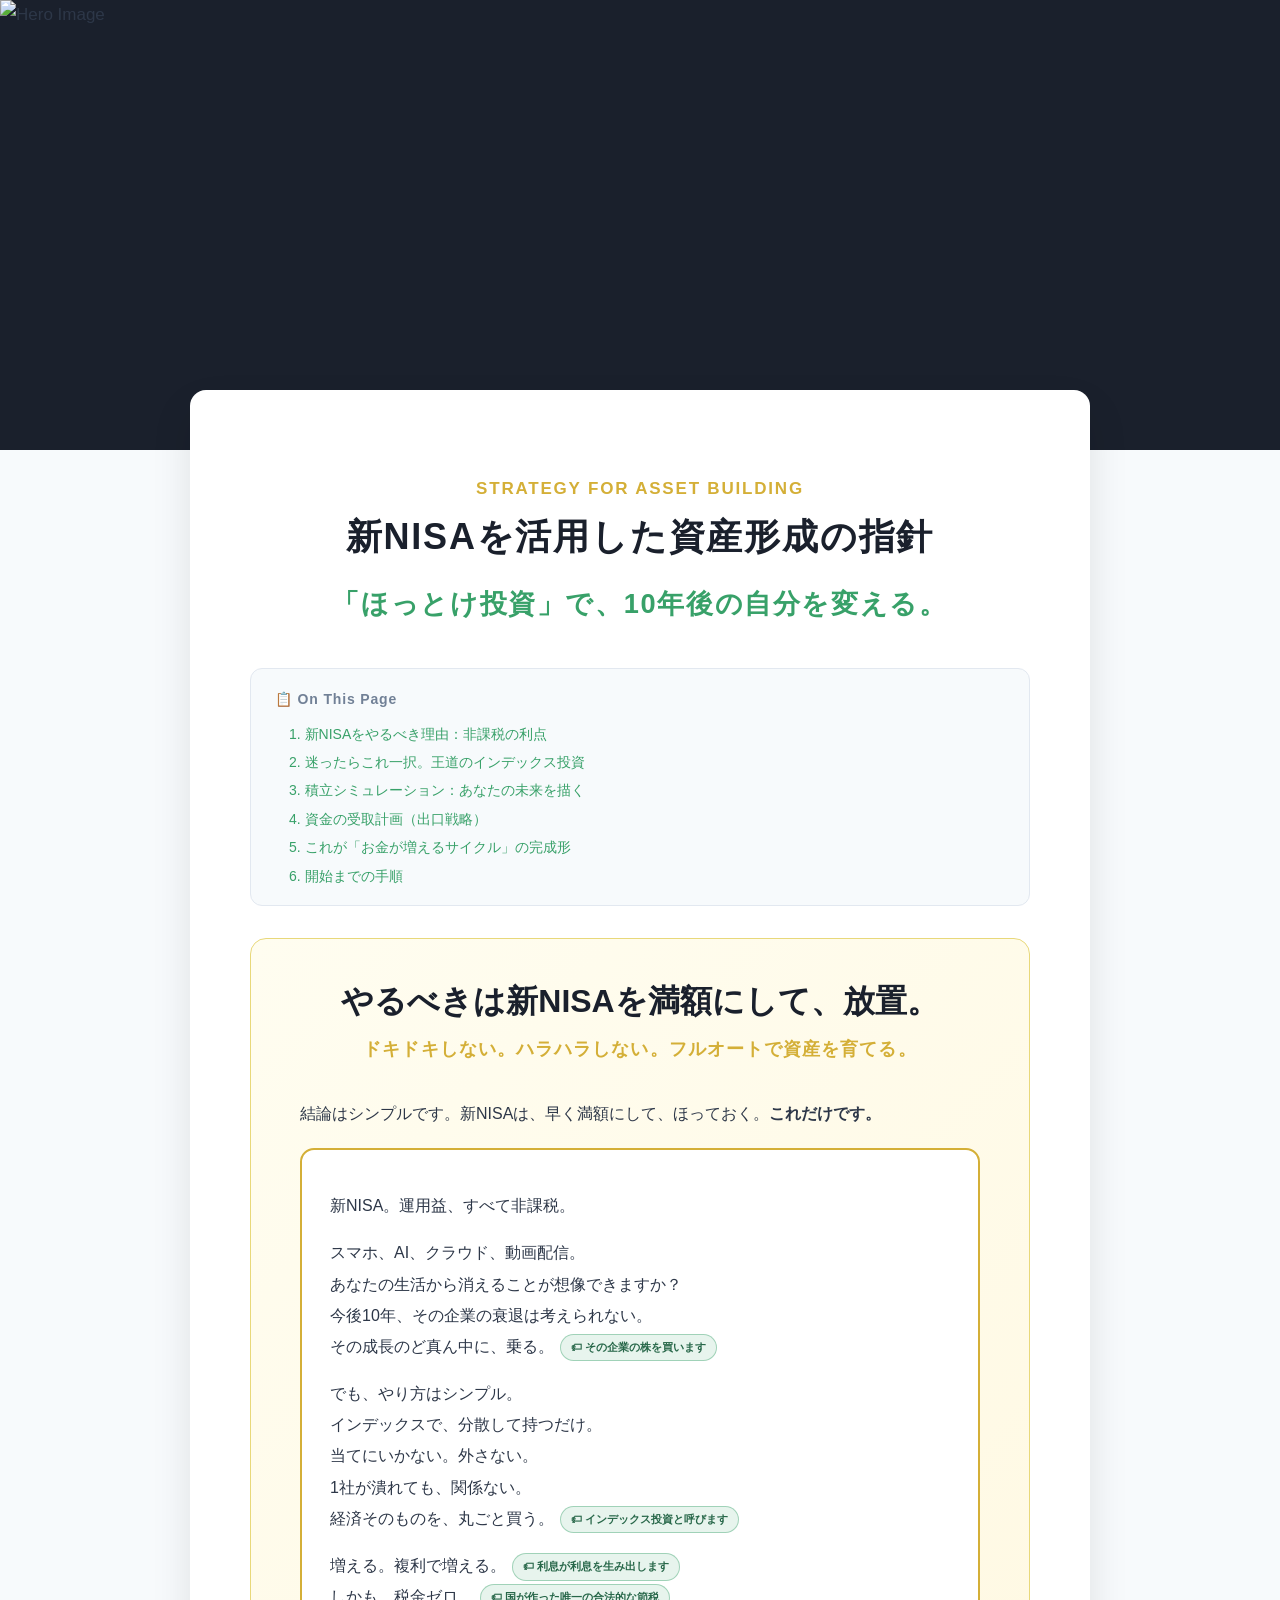
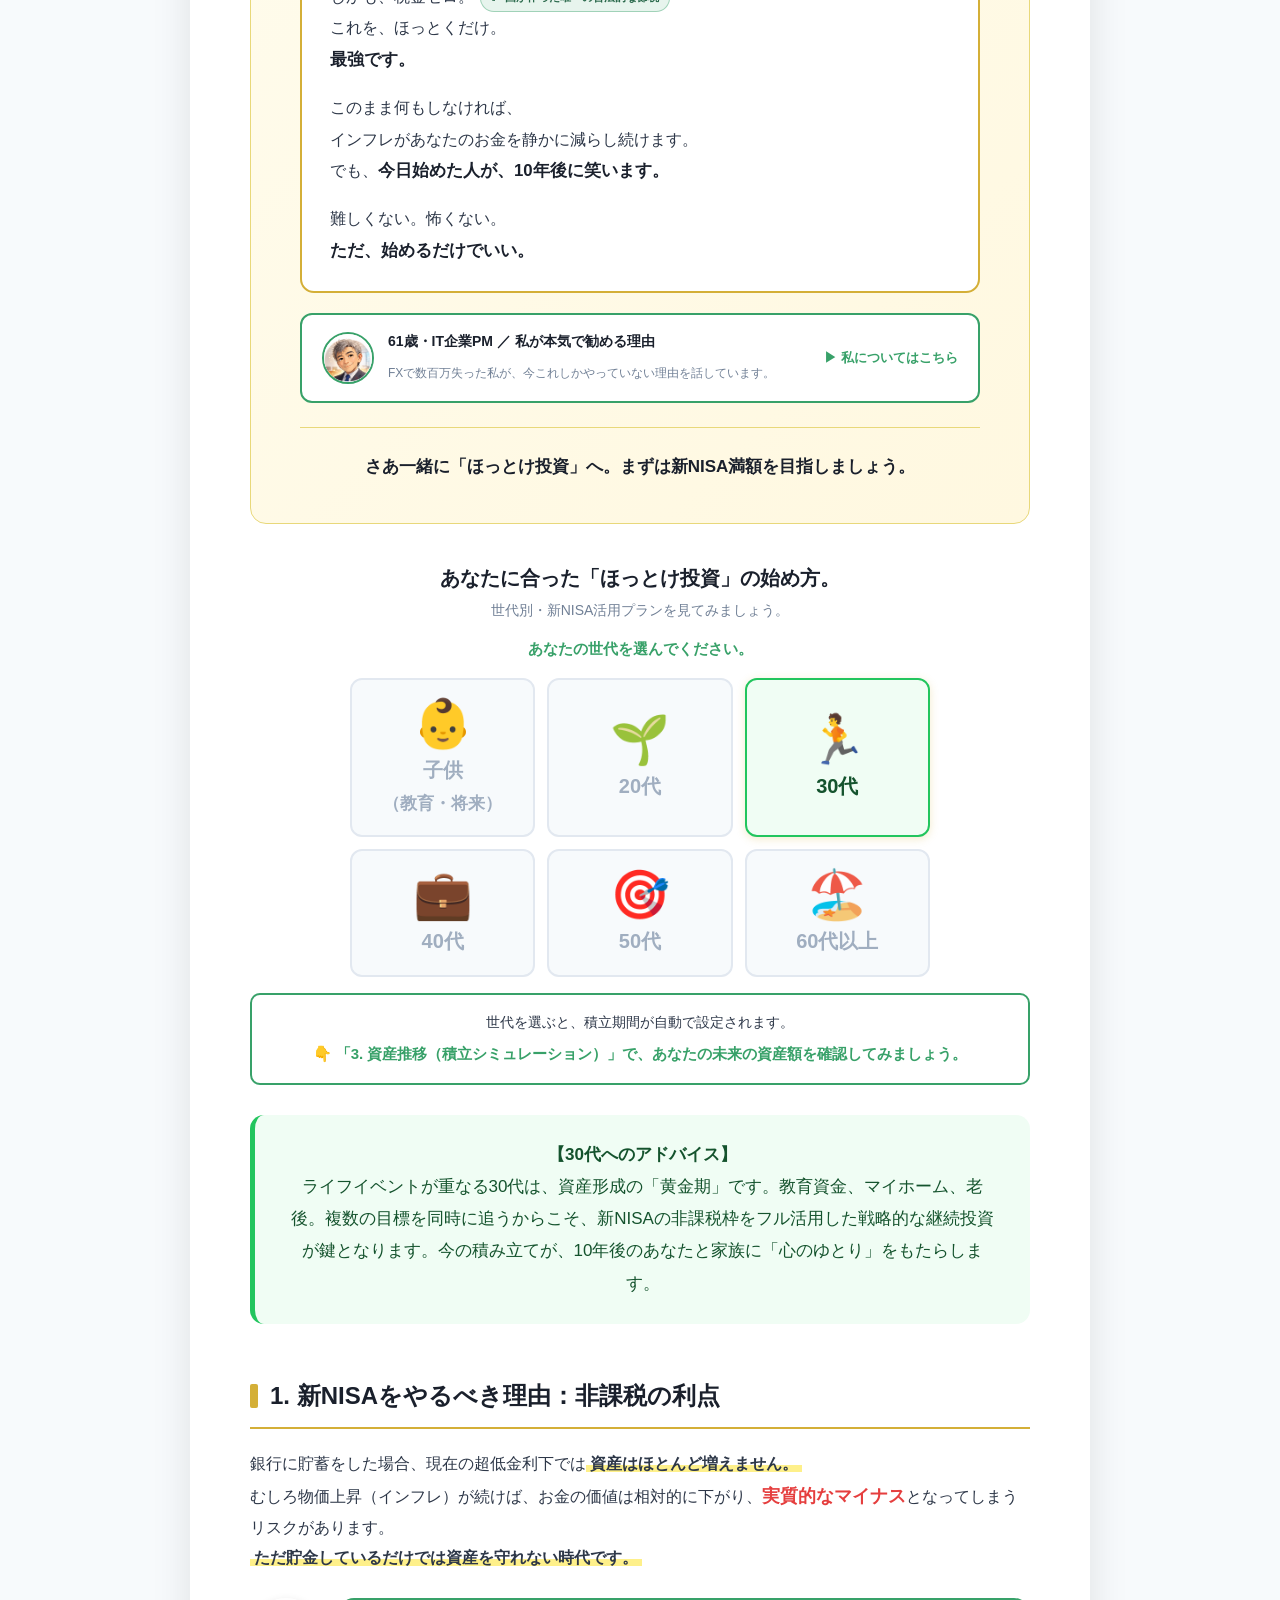
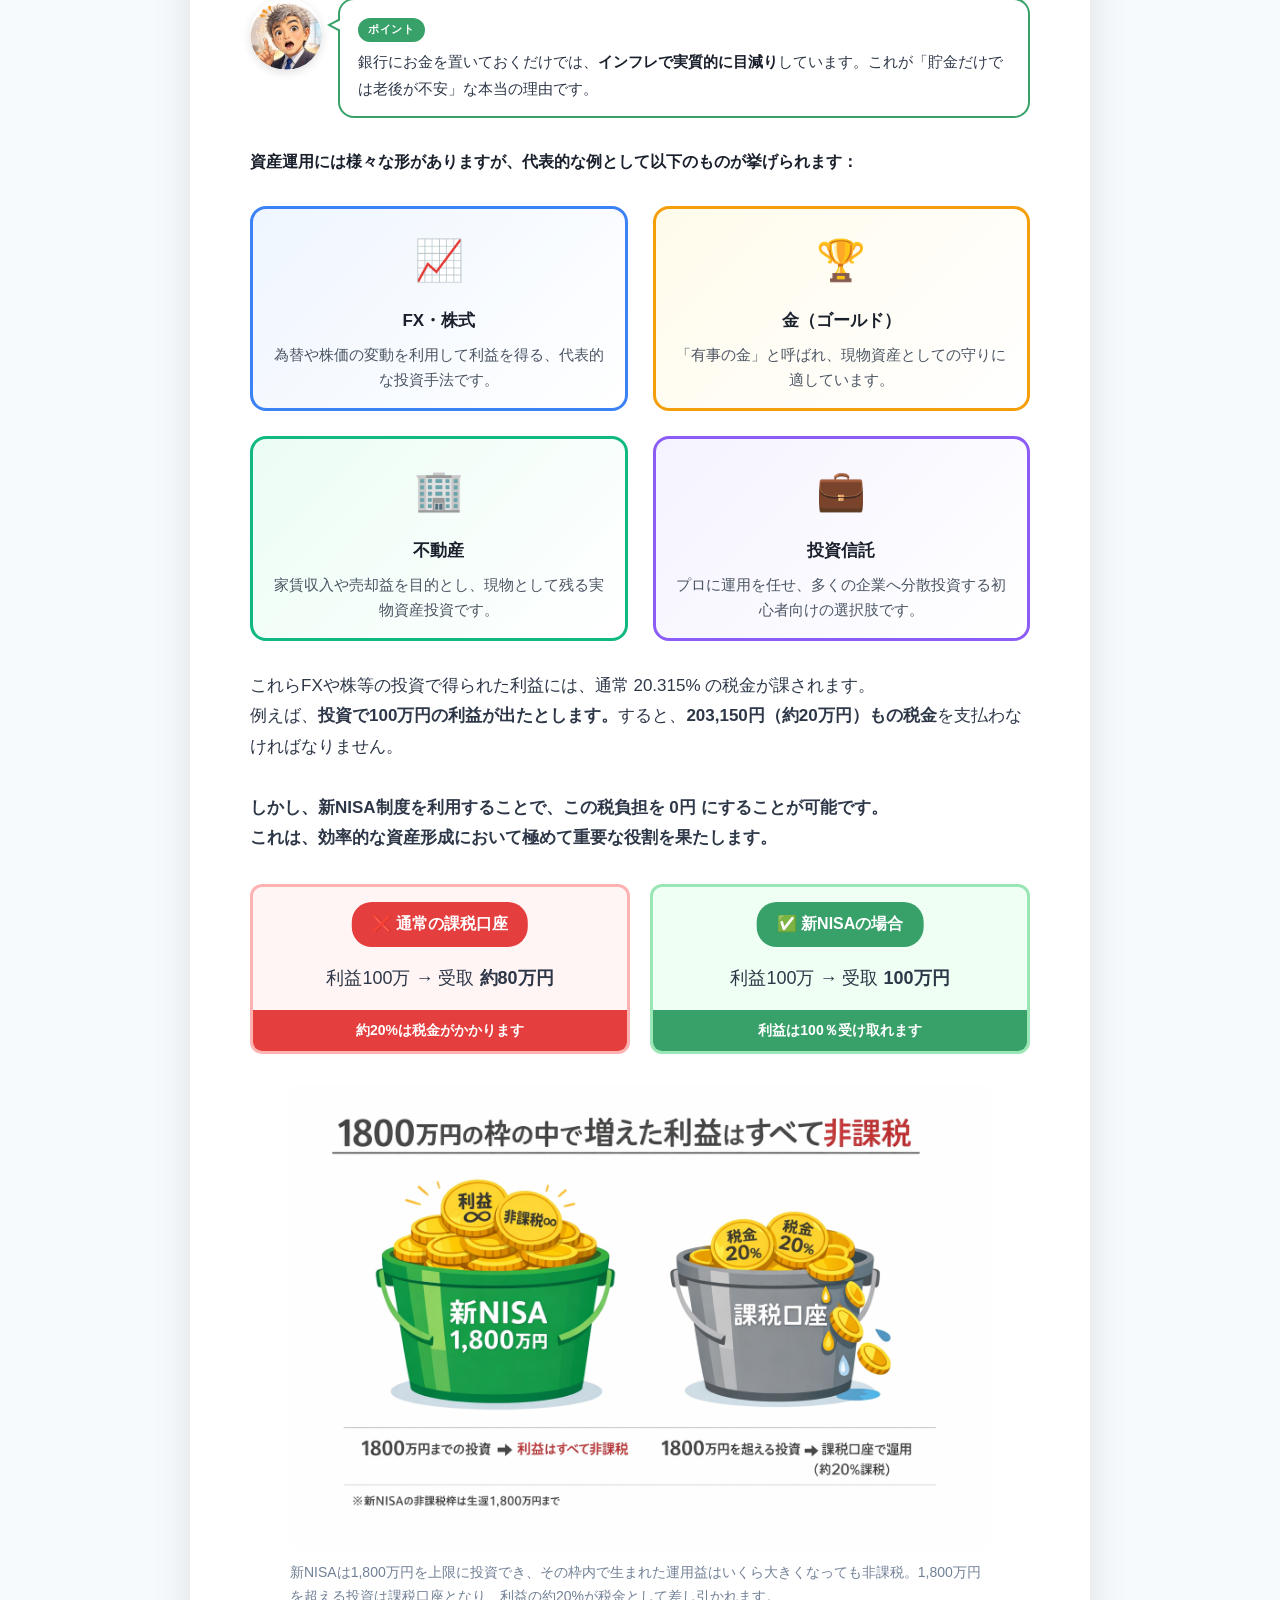
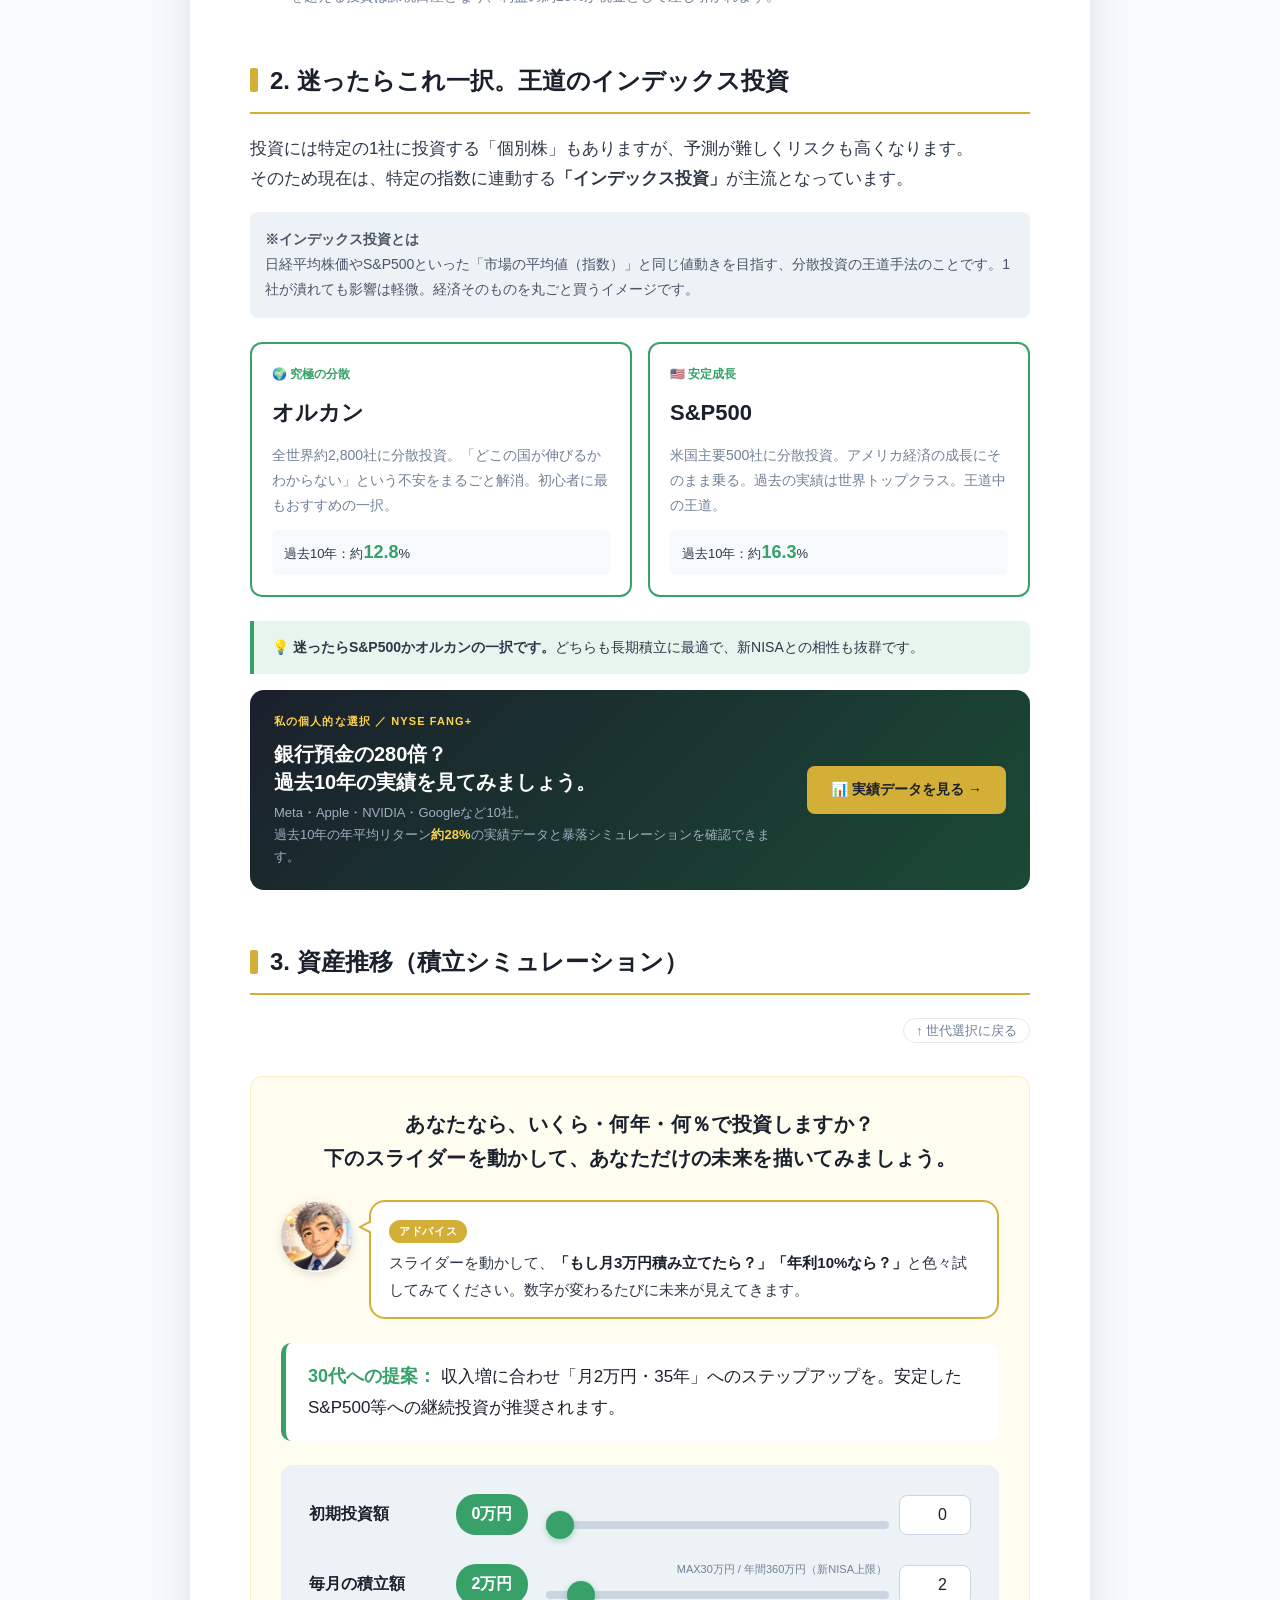
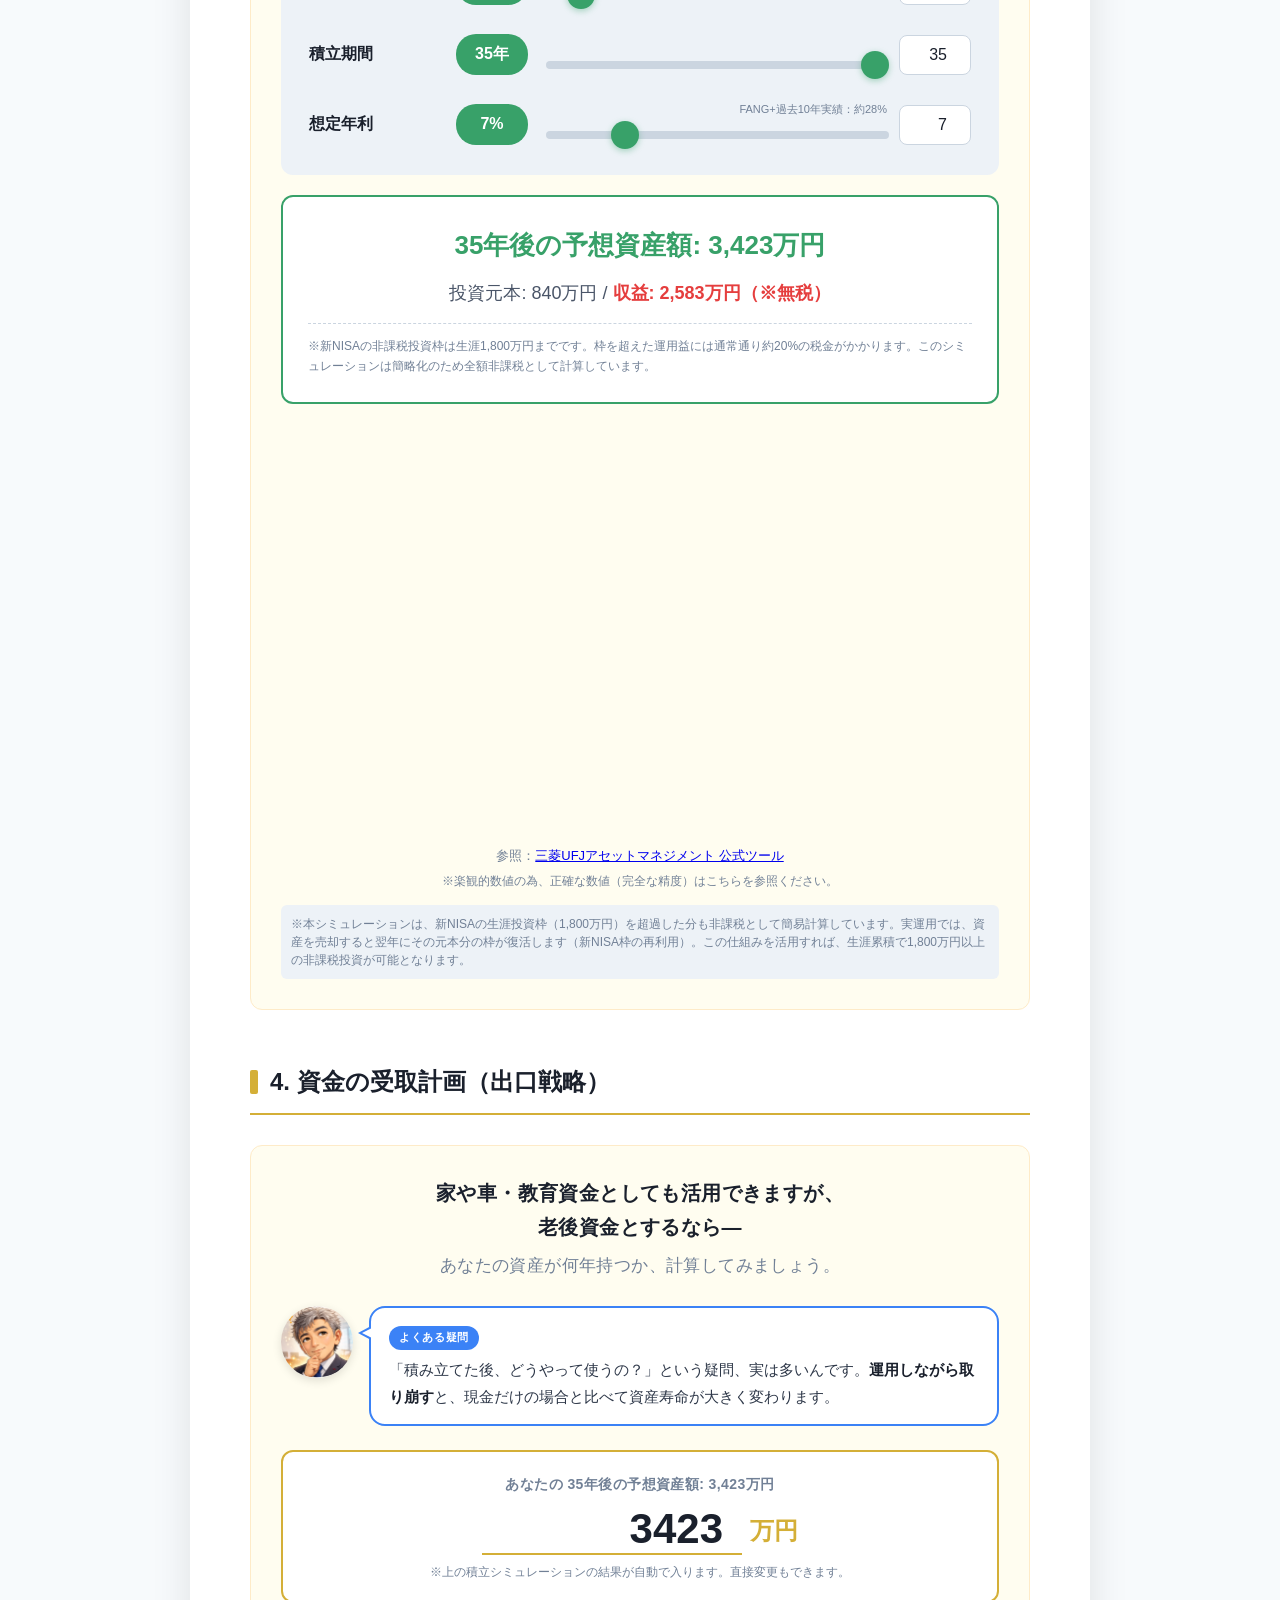
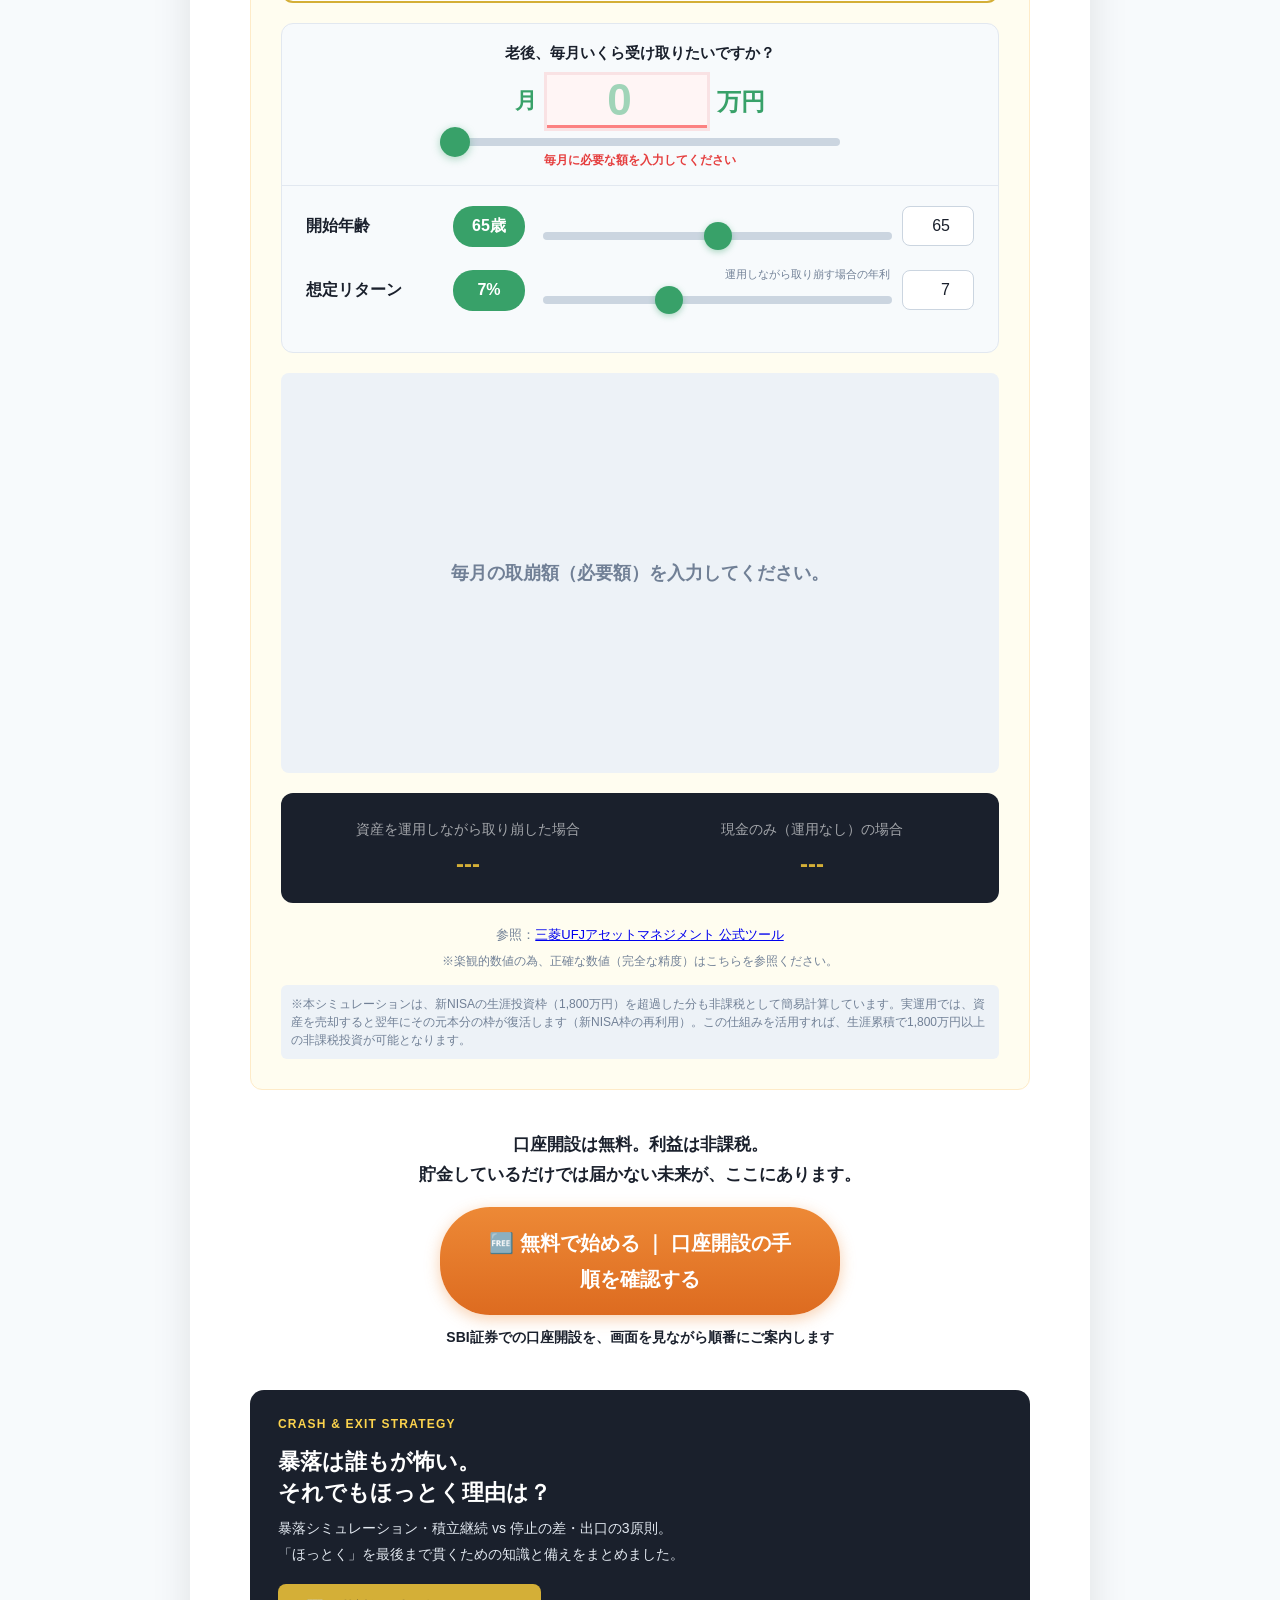
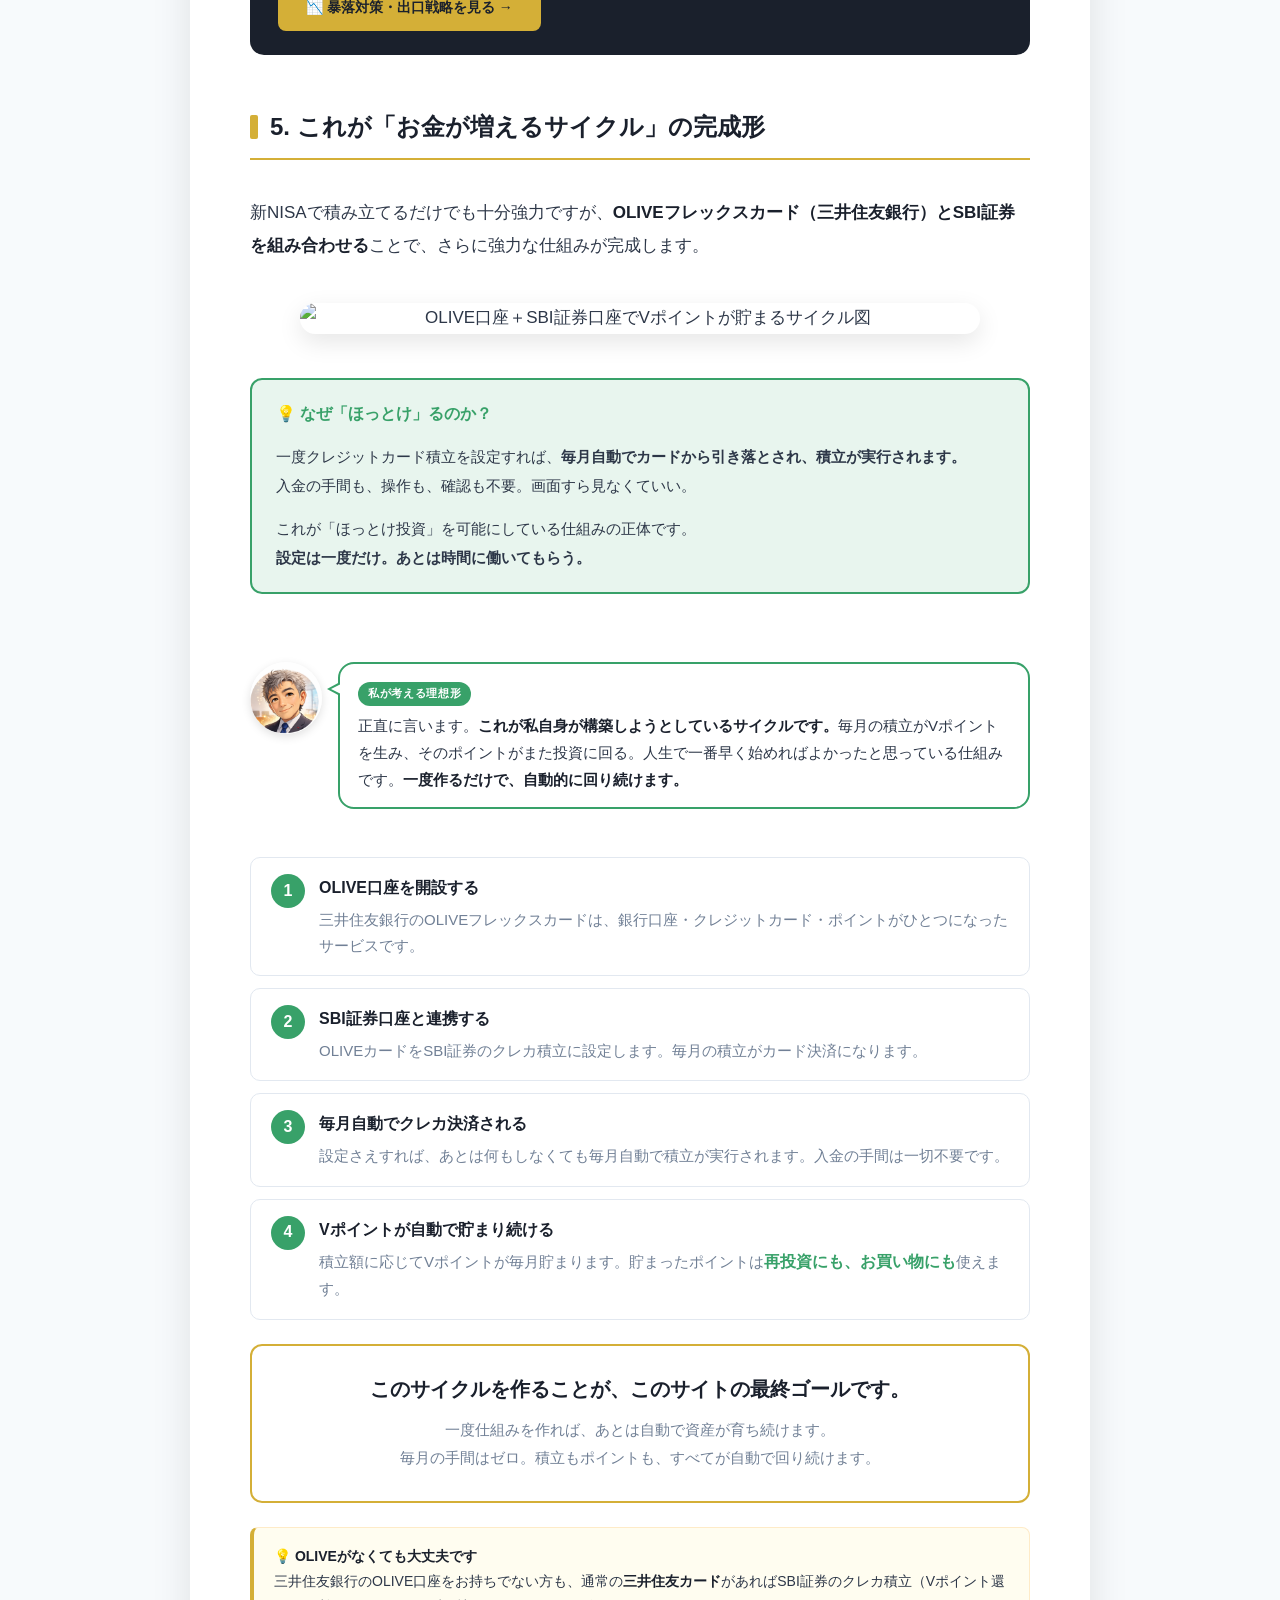
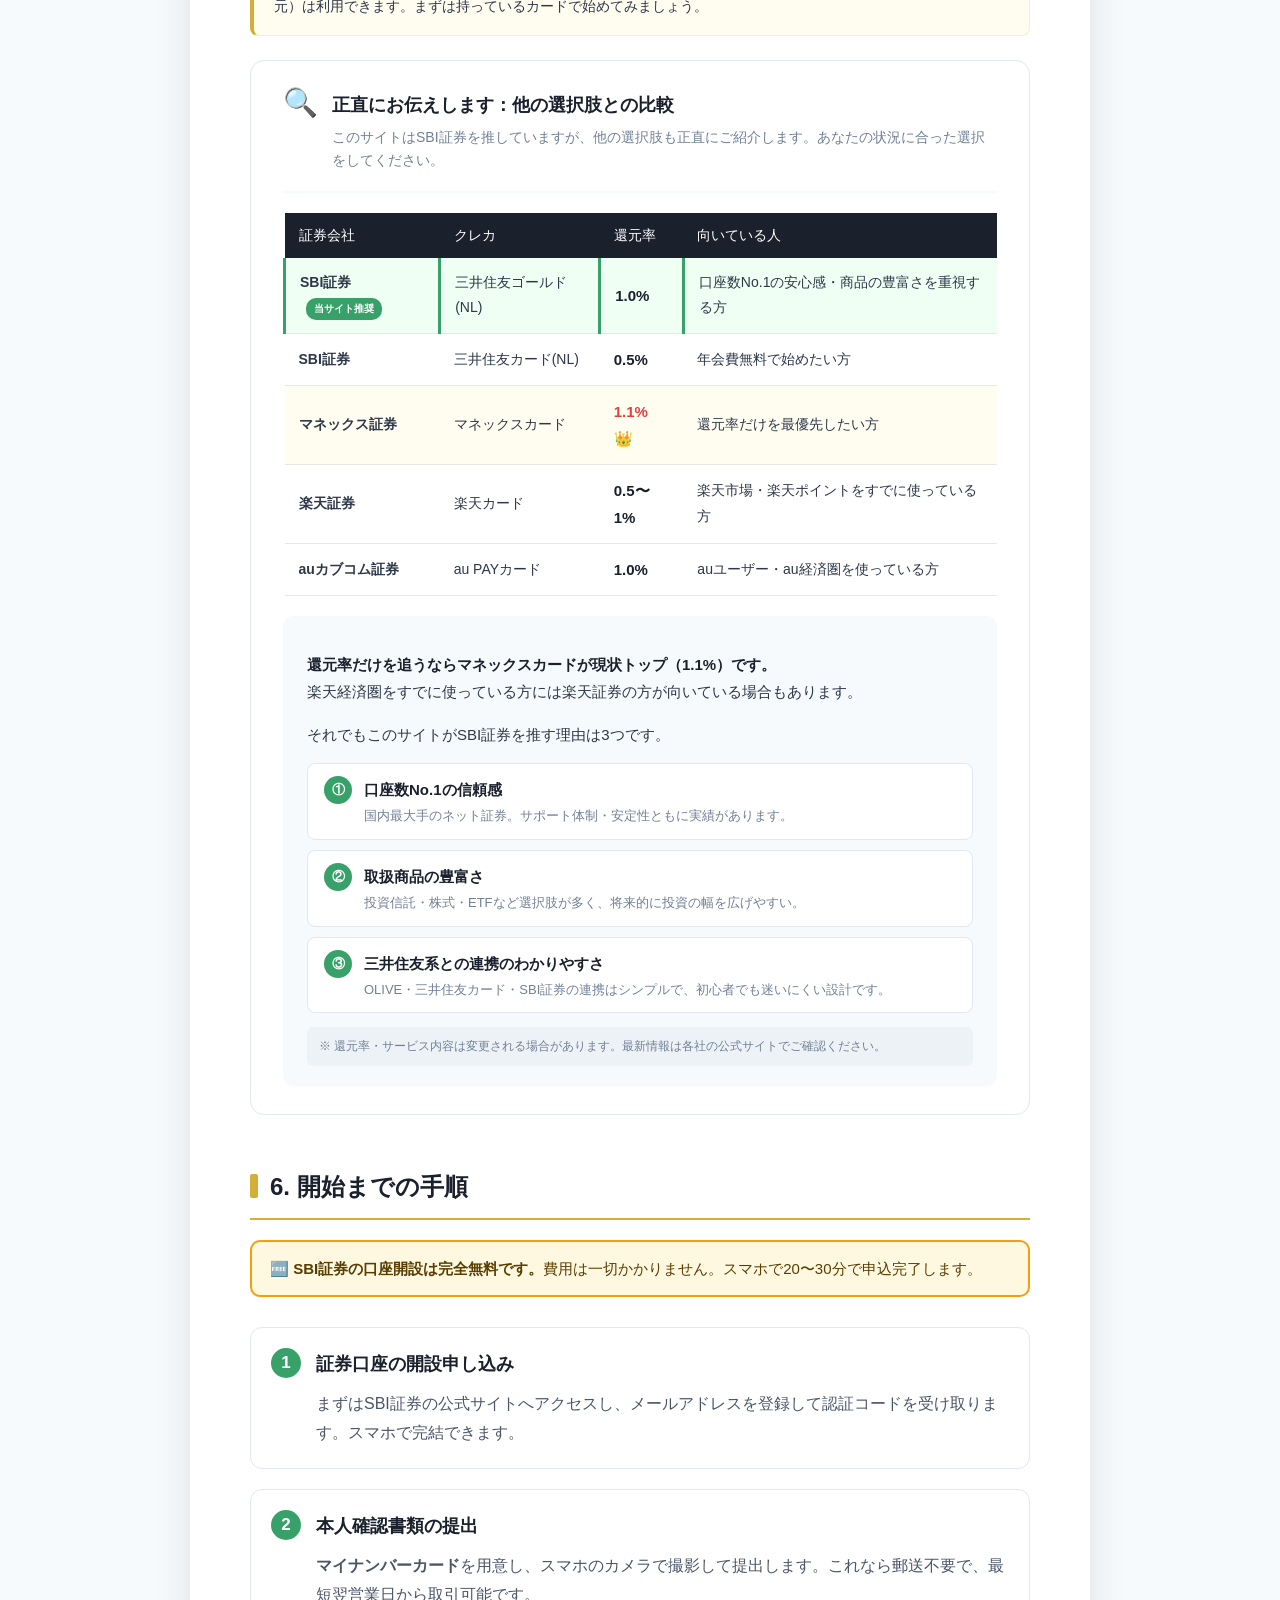
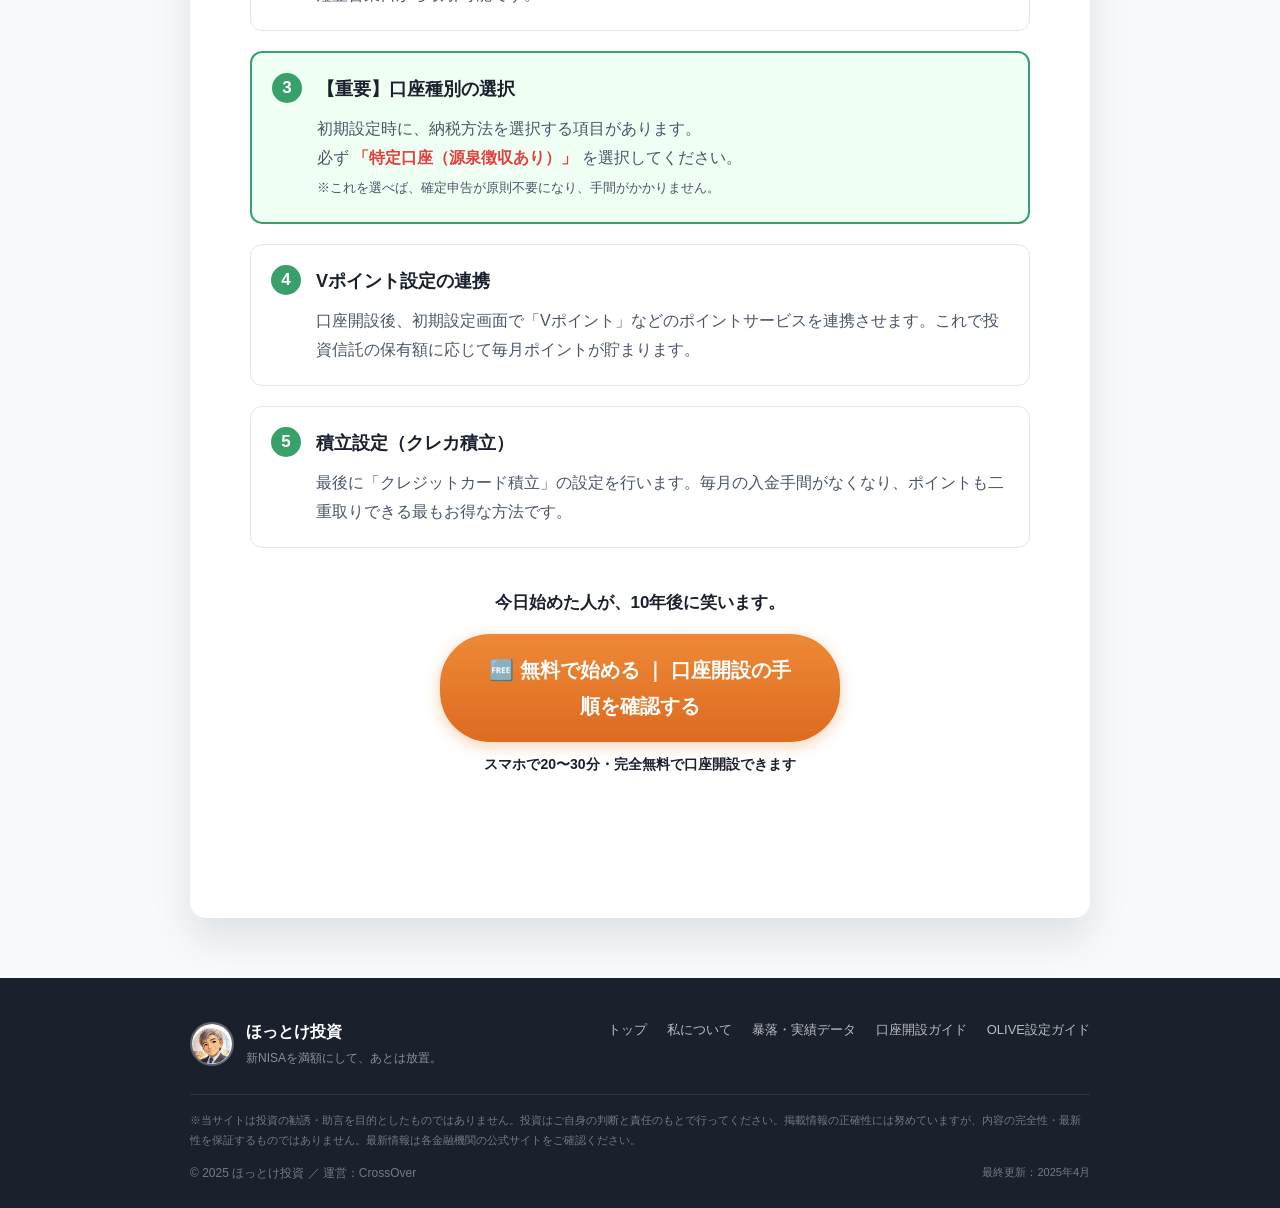
==== index.html @ e2bd72a8 "Add files via upload" ====
<!DOCTYPE html>
<html lang="ja">
<head>
  <meta charset="UTF-8">
  <meta name="viewport" content="width=device-width, initial-scale=1.0">

  <!-- ── SEO ── -->
  <title>新NISA完全ガイド｜SBI証券×OLIVEで資産形成を始める方法【50・60代向け】</title>
  <meta name="description" content="新NISAをSBI証券で始める完全ガイド。非課税の仕組み・積立シミュレーション・OLIVE×Vポイントサイクルまでわかりやすく解説。50〜60代の投資初心者が口座開設から積立設定まで迷わず進めます。">
  <meta name="keywords" content="新NISA,SBI証券,積立投資,OLIVE,Vポイント,投資初心者,50代,60代,ドルコスト平均法,インデックス投資">
  <meta name="author" content="新NISA資産形成ガイド">
  <link rel="canonical" href="https://crossover4029-web.github.io/nisa-site/">

  <!-- ── OGP（SNSシェア対応） ── -->
  <meta property="og:type"        content="website">
  <meta property="og:title"       content="新NISA完全ガイド｜SBI証券×OLIVEで資産形成を始める方法">
  <meta property="og:description" content="新NISAをSBI証券で始める完全ガイド。積立シミュレーション・OLIVE×Vポイントサイクルまでわかりやすく解説。50〜60代の投資初心者向け。">
  <meta property="og:url"         content="https://crossover4029-web.github.io/nisa-site/">
  <meta property="og:image"       content="https://crossover4029-web.github.io/nisa-site/img/nisa-1800man-taxfree-vs-tax-account.png">
  <meta property="og:site_name"   content="新NISA資産形成ガイド">
  <meta property="og:locale"      content="ja_JP">

  <!-- ── Twitter Card ── -->
  <meta name="twitter:card"        content="summary_large_image">
  <meta name="twitter:title"       content="新NISA完全ガイド｜SBI証券×OLIVEで資産形成を始める方法">
  <meta name="twitter:description" content="新NISAをSBI証券で始める完全ガイド。積立シミュレーション・OLIVE×Vポイントサイクルまでわかりやすく解説。">
  <meta name="twitter:image"       content="https://crossover4029-web.github.io/nisa-site/img/nisa-1800man-taxfree-vs-tax-account.png">

  <script src="https://cdn.jsdelivr.net/npm/chart.js"></script>
  <link rel="stylesheet" href="css/style.css">
  <style>
    .hottoke-note {
      display: inline-block;
      background: rgba(56, 161, 105, 0.12);
      color: #276749;
      font-size: 11px;
      font-weight: 700;
      padding: 2px 10px;
      border-radius: 20px;
      border: 1px solid rgba(56, 161, 105, 0.4);
      margin-left: 6px;
      vertical-align: middle;
      white-space: nowrap;
    }
  </style>
</head>
<body>

  <div class="hero-section">
      <img src="img/main_visual.jpg" alt="Hero Image" class="hero-image">
      <div class="hero-overlay"></div>
  </div>

  <div class="container">
      <h1>
        <span>Strategy for Asset Building</span>
        新NISAを活用した資産形成の指針
        <em class="h1-sub" style="font-size: clamp(1.3rem, 3vw, 1.7rem);">「ほっとけ投資」で、10年後の自分を変える。</em>
      </h1>

      <!-- ⑥ ページ内目次 -->
      <nav class="page-toc">
        <div class="page-toc-title">📋 On This Page</div>
        <ul class="page-toc-list">
          <li><a href="#section1">1. 新NISAをやるべき理由：非課税の利点</a></li>
          <li><a href="#section2">2. 迷ったらこれ一択。王道のインデックス投資</a></li>
          <li><a href="#simulation">3. 積立シミュレーション：あなたの未来を描く</a></li>
          <li><a href="#section5">4. 資金の受取計画（出口戦略）</a></li>
          <li><a href="#section6">5. これが「お金が増えるサイクル」の完成形</a></li>
          <li><a href="#section7">6. 開始までの手順</a></li>
        </ul>
      </nav>

      <!-- ほっとけ投資セクション -->
      <div class="hottoke-section">

        <div class="hottoke-catchcopy">
          やるべきは新NISAを満額にして、放置。
        </div>
        <div class="hottoke-subcopy" style="color: #d4af37; font-weight: 700;">
          ドキドキしない。ハラハラしない。フルオートで資産を育てる。
        </div>

        <div class="hottoke-body">
          <p>結論はシンプルです。新NISAは、早く満額にして、ほっておく。<strong>これだけです。</strong></p>

          <!-- メッセージ：1つの角丸ボックス -->
          <div class="hottoke-message-box">
            <p>新NISA。運用益、すべて非課税。</p>
            <p>スマホ、AI、クラウド、動画配信。<br>あなたの生活から消えることが想像できますか？<br>今後10年、その企業の衰退は考えられない。<br>その成長のど真ん中に、乗る。<span class="hottoke-note">🏷 その企業の株を買います</span></p>
            <p>でも、やり方はシンプル。<br>インデックスで、分散して持つだけ。<br>当てにいかない。外さない。<br>1社が潰れても、関係ない。<br>経済そのものを、丸ごと買う。<span class="hottoke-note">🏷 インデックス投資と呼びます</span></p>
            <p>増える。複利で増える。<span class="hottoke-note">🏷 利息が利息を生み出します</span><br>しかも、税金ゼロ。<span class="hottoke-note">🏷 国が作った唯一の合法的な節税</span><br>これを、ほっとくだけ。<br><strong class="hottoke-strong">最強です。</strong></p>
            <p>このまま何もしなければ、<br>インフレがあなたのお金を静かに減らし続けます。<br>でも、<strong class="hottoke-strong">今日始めた人が、10年後に笑います。</strong></p>
            <p>難しくない。怖くない。<br><strong class="hottoke-strong">ただ、始めるだけでいい。</strong></p>
          </div>

          <!-- 横長バナー：私についてはこちら -->
          <a href="./about.html" class="hottoke-about-banner">
            <img src="img/chara-smile.png" alt="運営者" class="hottoke-about-icon">
            <div class="hottoke-about-text">
              <strong>61歳・IT企業PM ／ 私が本気で勧める理由</strong>
              <small>FXで数百万失った私が、今これしかやっていない理由を話しています。</small>
            </div>
            <span class="hottoke-about-arrow">▶ 私についてはこちら</span>
          </a>

          <div class="hottoke-cta-text">
            さあ一緒に「ほっとけ投資」へ。まずは新NISA満額を目指しましょう。
          </div>
        </div>

      </div>

      <div class="age-input-section" id="target-section">
          <div class="age-input-heading">あなたに合った「ほっとけ投資」の始め方。</div>
          <div class="age-input-sub">世代別・新NISA活用プランを見てみましょう。</div>
          <span class="age-input-label">あなたの世代を選んでください。</span>
          <div class="target-selector">
              <button id="btn-kid" class="target-btn" onclick="setTarget('kid')" data-age-group="kid"><span class="btn-icon">👶</span>子供<br><small>（教育・将来）</small></button>
              <button id="btn-20"  class="target-btn" onclick="setTarget('20')"  data-age-group="20"><span class="btn-icon">🌱</span>20代</button>
              <button id="btn-30"  class="target-btn" onclick="setTarget('30')"  data-age-group="30"><span class="btn-icon">🏃</span>30代</button>
              <button id="btn-40"  class="target-btn" onclick="setTarget('40')"  data-age-group="40"><span class="btn-icon">💼</span>40代</button>
              <button id="btn-50"  class="target-btn" onclick="setTarget('50')"  data-age-group="50"><span class="btn-icon">🎯</span>50代</button>
              <button id="btn-60"  class="target-btn" onclick="setTarget('60')"  data-age-group="60"><span class="btn-icon">🏖️</span>60代以上</button>
          </div>
          <div class="age-input-guide">
            世代を選ぶと、積立期間が自動で設定されます。<br>
            <a href="#simulation" class="age-input-guide-link">👇 「3. 資産推移（積立シミュレーション）」で、あなたの未来の資産額を確認してみましょう。</a>
          </div>
      </div>

      <!-- =====================================================
           ② アドバイスボックス
           data-gen 属性を JS で付与 → CSS で世代別カラー適用
           ===================================================== -->
      <div id="target-advice">
          <!-- JS の setTarget() が innerHTML と data-gen を書き換える -->
          世代を選ぶと、あなたへのアドバイスが表示されます。
      </div>

      <!-- ===================================================== -->

      <h2 id="section1">1. 新NISAをやるべき理由：非課税の利点</h2>
      <p style="font-size: 16px; line-height: 1.9;">
          銀行に貯蓄をした場合、現在の超低金利下では<span class="emphasis">資産はほとんど増えません。</span><br>
          むしろ物価上昇（インフレ）が続けば、お金の価値は相対的に下がり、<strong style="color: var(--tax-red); font-size: 1.1em;">実質的なマイナス</strong>となってしまうリスクがあります。<br>
          <span class="emphasis">ただ貯金しているだけでは資産を守れない時代です。</span>
      </p>

      <!-- キャラ吹き出し：ポイント -->
      <div class="chara-balloon right type-point">
          <img src="img/chara-point.png" alt="キャラクター" class="chara-balloon-icon">
          <div class="chara-balloon-body">
              <span class="balloon-label">ポイント</span><br>
              銀行にお金を置いておくだけでは、<strong>インフレで実質的に目減り</strong>しています。これが「貯金だけでは老後が不安」な本当の理由です。
          </div>
      </div>

      <p style="font-size: 16px; font-weight: bold; color: var(--primary-dark); margin: 30px 0 20px;">
          資産運用には様々な形がありますが、代表的な例として以下のものが挙げられます：
      </p>

      <div class="invest-grid">
          <div class="invest-item fx">
              <div class="invest-icon">📈</div>
              <strong>FX・株式</strong>
              <p>為替や株価の変動を利用して利益を得る、代表的な投資手法です。</p>
          </div>
          <div class="invest-item gold">
              <div class="invest-icon">🏆</div>
              <strong>金（ゴールド）</strong>
              <p>「有事の金」と呼ばれ、現物資産としての守りに適しています。</p>
          </div>
          <div class="invest-item estate">
              <div class="invest-icon">🏢</div>
              <strong>不動産</strong>
              <p>家賃収入や売却益を目的とし、現物として残る実物資産投資です。</p>
          </div>
          <div class="invest-item fund">
              <div class="invest-icon">💼</div>
              <strong>投資信託</strong>
              <p>プロに運用を任せ、多くの企業へ分散投資する初心者向けの選択肢です。</p>
          </div>
      </div>

      <p>
          これらFXや株等の投資で得られた利益には、通常 20.315% の税金が課されます。<br>
          例えば、<strong>投資で100万円の利益が出たとします。</strong>すると、<strong>203,150円（約20万円）もの税金</strong>を支払わなければなりません。<br><br>
          <strong>しかし、新NISA制度を利用することで、この税負担を 0円 にすることが可能です。</strong><br>
          <strong>これは、効率的な資産形成において極めて重要な役割を果たします。</strong>
      </p>

      <div class="nisa-comparison">
          <div class="comp-card taxed">
              <div class="comp-card-title">❌ 通常の課税口座</div>
              <div class="comp-card-content">利益100万 → 受取 <strong>約80万円</strong></div>
              <div class="comp-card-footer">約20%は税金がかかります</div>
          </div>
          <div class="comp-card nisa">
              <div class="comp-card-title">✅ 新NISAの場合</div>
              <div class="comp-card-content">利益100万 → 受取 <strong>100万円</strong></div>
              <div class="comp-card-footer">利益は100％受け取れます</div>
          </div>
      </div>

      <figure class="nisa-1800-figure">
          <img src="img/nisa-1800man-taxfree-vs-tax-account.png" alt="1800万円の枠の中で増えた利益はすべて非課税・課税口座との比較図">
          <figcaption>新NISAは1,800万円を上限に投資でき、その枠内で生まれた運用益はいくら大きくなっても非課税。1,800万円を超える投資は課税口座となり、利益の約20%が税金として差し引かれます。</figcaption>
      </figure>

      <h2 id="section2">2. 迷ったらこれ一択。王道のインデックス投資</h2>
      <p>
          投資には特定の1社に投資する「個別株」もありますが、予測が難しくリスクも高くなります。<br>
          そのため現在は、特定の指数に連動する<strong>「インデックス投資」</strong>が主流となっています。
      </p>

      <p style="font-size: 14px; color: #4a5568; background: #edf2f7; padding: 15px; border-radius: 8px; margin-bottom: 20px;">
          <strong>※インデックス投資とは</strong><br>
          日経平均株価やS&P500といった「市場の平均値（指数）」と同じ値動きを目指す、分散投資の王道手法のことです。1社が潰れても影響は軽微。経済そのものを丸ごと買うイメージです。
      </p>

      <!-- 王道2択カード -->
      <div class="orthodox-grid">
          <div class="orthodox-card recommended">
              <div class="orthodox-badge">🌍 究極の分散</div>
              <div class="orthodox-name">オルカン</div>
              <div class="orthodox-desc">全世界約2,800社に分散投資。「どこの国が伸びるかわからない」という不安をまるごと解消。初心者に最もおすすめの一択。</div>
              <div class="orthodox-rate">過去10年：約<strong>12.8</strong>%</div>
          </div>
          <div class="orthodox-card recommended">
              <div class="orthodox-badge">🇺🇸 安定成長</div>
              <div class="orthodox-name">S&P500</div>
              <div class="orthodox-desc">米国主要500社に分散投資。アメリカ経済の成長にそのまま乗る。過去の実績は世界トップクラス。王道中の王道。</div>
              <div class="orthodox-rate">過去10年：約<strong>16.3</strong>%</div>
          </div>
      </div>

      <div class="orthodox-note">
          💡 <strong>迷ったらS&P500かオルカンの一択です。</strong>どちらも長期積立に最適で、新NISAとの相性も抜群です。
      </div>

      <!-- ── FANG+ コンパクトカード ── -->
      <div style="margin:0 0 2rem; background:linear-gradient(135deg,#1a202c 0%,#1a4a35 100%); border-radius:14px; padding:22px 24px; display:flex; align-items:center; justify-content:space-between; flex-wrap:wrap; gap:16px;">
        <div style="flex:1; min-width:200px;">
          <div style="font-size:11px; font-weight:700; letter-spacing:.1em; color:#fcd34d; margin-bottom:8px;">私の個人的な選択 ／ NYSE FANG+</div>
          <div style="font-size:clamp(1rem,2.5vw,1.25rem); font-weight:900; color:#fff; margin-bottom:6px; line-height:1.4;">
            銀行預金の280倍？<br>過去10年の実績を見てみましょう。
          </div>
          <div style="font-size:13px; color:#a0aec0; line-height:1.7;">
            Meta・Apple・NVIDIA・Googleなど10社。<br>
            過去10年の年平均リターン<strong style="color:#fcd34d;">約28%</strong>の実績データと暴落シミュレーションを確認できます。
          </div>
        </div>
        <a href="./crash-strategy.html" style="flex-shrink:0; display:inline-block; background:#d4af37; color:#1a202c; font-weight:700; font-size:14px; padding:11px 24px; border-radius:8px; text-decoration:none; white-space:nowrap;">
          📊 実績データを見る →
        </a>
      </div>

      <h2 id="simulation">3. 資産推移（積立シミュレーション）</h2>
      <div class="back-to-target">
          <a href="#target-section">↑ 世代選択に戻る</a>
      </div>
      <div class="simulation-box">
          <div class="sim-instruction">あなたなら、いくら・何年・何％で投資しますか？<br>下のスライダーを動かして、あなただけの未来を描いてみましょう。</div>

          <!-- キャラ吹き出し：アイデア -->
          <div class="chara-balloon right type-idea">
              <img src="img/chara-idea.png" alt="キャラクター" class="chara-balloon-icon">
              <div class="chara-balloon-body">
                  <span class="balloon-label">アドバイス</span><br>
                  スライダーを動かして、<strong>「もし月3万円積み立てたら？」「年利10%なら？」</strong>と色々試してみてください。数字が変わるたびに未来が見えてきます。
              </div>
          </div>

          <div id="accumulation-suggestion" class="suggestion-box"></div>

          <div class="control-panel">

              <!-- 初期投資額 -->
              <div class="input-group">
                  <label>初期投資額</label>
                  <span class="input-val-badge" id="initialDisplay">0万円</span>
                  <input type="range" id="initialSlider" min="0" max="500" step="10" value="0" oninput="syncSlider('initial')">
                  <input type="number" id="initialInput" min="0" max="500" step="10" value="0" oninput="syncNumber('initial')">
              </div>

              <!-- 毎月の積立額 -->
              <div class="input-group">
                  <label>毎月の積立額</label>
                  <span class="input-val-badge" id="monthlyDisplay">0万円</span>
                  <span class="input-sub">MAX30万円 / 年間360万円（新NISA上限）</span>
                  <input type="range" id="monthlySlider" min="0" max="30" step="0.5" value="0" oninput="syncSlider('monthly')">
                  <input type="number" id="monthlyInput" min="0" max="30" step="0.5" value="0" oninput="syncNumber('monthly')">
              </div>

              <!-- 積立期間 -->
              <div class="input-group">
                  <label>積立期間</label>
                  <span class="input-val-badge" id="yearsDisplay">35年</span>
                  <input type="range" id="yearsSlider" min="1" max="35" step="1" value="35" oninput="syncSlider('years')">
                  <input type="number" id="yearsInput" min="1" max="65" step="1" value="35" oninput="syncNumber('years')">
              </div>

              <!-- 想定年利 -->
              <div class="input-group">
                  <label>想定年利</label>
                  <span class="input-val-badge" id="rateDisplay">7%</span>
                  <span class="input-sub">FANG+過去10年実績：約28%</span>
                  <input type="range" id="rateSlider" min="1" max="30" step="0.5" value="7" oninput="syncSlider('rate')">
                  <input type="number" id="rateInput" min="1" max="30" step="0.5" value="7" oninput="syncNumber('rate')">
              </div>

          </div>

          <div class="result-display">
              <div id="finalAmount" style="font-size: 26px; font-weight: bold; color: var(--nisa-green);"></div>
              <div id="breakdownText" style="font-size: 18px; margin-top: 8px; color: #4a5568;"></div>
              <div class="nisa-limit-note">※新NISAの非課税投資枠は生涯1,800万円までです。枠を超えた運用益には通常通り約20%の税金がかかります。このシミュレーションは簡略化のため全額非課税として計算しています。</div>
          </div>
          <div class="chart-container"><canvas id="accumulationChart"></canvas></div>
          <div style="font-size: 13px; color: var(--text-muted); text-align: center; margin-top:20px;">
              参照：<a href="https://www.am.mufg.jp/tool/tsumitate/" target="_blank">三菱UFJアセットマネジメント 公式ツール</a>
          </div>
          <div style="font-size: 12px; color: var(--text-muted); text-align: center; margin-top: 5px; line-height: 1.5;">
              ※楽観的数値の為、正確な数値（完全な精度）はこちらを参照ください。
          </div>
          <div class="disclaimer-text">
              ※本シミュレーションは、新NISAの生涯投資枠（1,800万円）を超過した分も非課税として簡易計算しています。実運用では、資産を売却すると翌年にその元本分の枠が復活します（新NISA枠の再利用）。この仕組みを活用すれば、生涯累積で1,800万円以上の非課税投資が可能となります。
          </div>
      </div>

      <h2 id="section5">4. 資金の受取計画（出口戦略）</h2>
      <div class="simulation-box">

          <!-- 導入文言 -->
          <div class="sim-instruction">家や車・教育資金としても活用できますが、<br>老後資金とするなら―<br><span class="sim-instruction-sub">あなたの資産が何年持つか、計算してみましょう。</span></div>

          <!-- キャラ吹き出し：疑問 -->
          <div class="chara-balloon right type-question">
              <img src="img/chara-question.png" alt="キャラクター" class="chara-balloon-icon">
              <div class="chara-balloon-body">
                  <span class="balloon-label">よくある疑問</span><br>
                  「積み立てた後、どうやって使うの？」という疑問、実は多いんです。<strong>運用しながら取り崩す</strong>と、現金だけの場合と比べて資産寿命が大きく変わります。
              </div>
          </div>

          <!-- ① 予想資産（最上部） -->
          <div class="dec-assets-display">
              <div class="dec-assets-label" id="decAssetsLabel">あなたの予想資産</div>
              <div class="dec-assets-row">
                  <input type="number" id="decAssets" class="dec-assets-input" value="0" oninput="syncDecNumber('decAssets')">
                  <span class="dec-assets-unit">万円</span>
              </div>
              <div class="dec-assets-note">※上の積立シミュレーションの結果が自動で入ります。直接変更もできます。</div>
          </div>

          <!-- 入力パネル（1枠にまとめる） -->
          <div class="dec-input-panel">

              <!-- 毎月いくらほしいか -->
              <div class="dec-monthly-hero">
                  <div class="dec-monthly-hero-label">老後、毎月いくら受け取りたいですか？</div>
                  <div class="dec-monthly-hero-row">
                      <span class="dec-monthly-hero-prefix">月</span>
                      <input type="number" id="decMonthly" min="0" max="50" step="0.5"
                             class="dec-monthly-hero-input" placeholder="0"
                             oninput="syncDecNumber('decMonthly')">
                      <span class="dec-monthly-hero-unit">万円</span>
                  </div>
                  <input type="range" id="decMonthlySlider" min="0" max="50" step="0.5" value="0"
                         class="dec-monthly-hero-slider" oninput="syncDecSlider('decMonthly')">
                  <div id="decInputError" class="input-error-msg" style="text-align:center; margin-top:4px;">毎月に必要な額を入力してください</div>
              </div>

              <div class="dec-panel-divider"></div>

              <!-- 開始年齢・想定リターン -->
              <div class="control-panel dec-control-compact">
                  <div class="input-group">
                      <label>開始年齢</label>
                      <span class="input-val-badge" id="decStartAgeDisplay">65歳</span>
                      <input type="range" id="decStartAgeSlider" min="50" max="80" step="1" value="65" oninput="syncDecSlider('decStartAge')">
                      <input type="number" id="decStartAge" min="50" max="80" value="65" oninput="syncDecNumber('decStartAge')">
                  </div>
                  <div class="input-group">
                      <label>想定リターン</label>
                      <span class="input-val-badge" id="decRateDisplay">7%</span>
                      <span class="input-sub">運用しながら取り崩す場合の年利</span>
                      <input type="range" id="decRateSlider" min="0" max="20" step="0.5" value="7" oninput="syncDecSlider('decRate')">
                      <input type="number" id="decRate" min="0" max="20" step="0.5" value="7" oninput="syncDecNumber('decRate')">
                  </div>
              </div>

          </div>

          <div id="impactMessage" class="impact-banner"></div>
          <div id="increaseAdvice" class="increase-advice" style="text-align:center;">月の取崩額をもっと増やしてみてください。</div>

          <div class="chart-container" id="decChartContainer">
              <div class="chart-placeholder">毎月の取崩額を入力してください。</div>
          </div>

          <div class="summary-card">
              <div class="summary-item">
                  <span class="summary-label">資産を運用しながら取り崩した場合</span>
                  <div id="lifeWithInvest" class="summary-value">計算中...</div>
              </div>
              <div class="summary-item">
                  <span class="summary-label">現金のみ（運用なし）の場合</span>
                  <div id="lifeWithCash" class="summary-value">計算中...</div>
              </div>
          </div>
          <div style="font-size: 13px; color: var(--text-muted); text-align: center; margin-top:20px;">
              参照：<a href="https://www.am.mufg.jp/tool/tsumitate/" target="_blank">三菱UFJアセットマネジメント 公式ツール</a>
          </div>
          <div style="font-size: 12px; color: var(--text-muted); text-align: center; margin-top: 5px; line-height: 1.5;">
              ※楽観的数値の為、正確な数値（完全な精度）はこちらを参照ください。
          </div>
          <div class="disclaimer-text">
              ※本シミュレーションは、新NISAの生涯投資枠（1,800万円）を超過した分も非課税として簡易計算しています。実運用では、資産を売却すると翌年にその元本分の枠が復活します（新NISA枠の再利用）。この仕組みを活用すれば、生涯累積で1,800万円以上の非課税投資が可能となります。
          </div>
      </div>

      <div class="cta-container">
          <p class="cta-push">口座開設は無料。利益は非課税。<br>貯金しているだけでは届かない未来が、ここにあります。</p>
          <a href="./nisa-guide.html" class="cta-button">
              🆓 無料で始める ｜ 口座開設の手順を確認する
          </a>
          <span class="cta-subtext-strong">SBI証券での口座開設を、画面を見ながら順番にご案内します</span>
      </div>

            <!-- ── 暴落・出口戦略リンクカード ── -->
      <div id="section-links" style="margin:2rem 0; background:#1a202c; border-radius:14px; padding:24px 28px;">
        <div style="font-size:12px; font-weight:700; letter-spacing:.1em; color:#fcd34d; margin-bottom:10px;">CRASH &amp; EXIT STRATEGY</div>
        <div style="font-size:clamp(1.1rem,3vw,1.4rem); font-weight:900; color:#fff; margin-bottom:8px; line-height:1.4;">
          暴落は誰もが怖い。<br>それでもほっとく理由は？
        </div>
        <div style="font-size:14px; color:#e2e8f0; line-height:1.85; margin-bottom:16px;">
          暴落シミュレーション・積立継続 vs 停止の差・出口の3原則。<br>「ほっとく」を最後まで貫くための知識と備えをまとめました。
        </div>
        <a href="./crash-strategy.html" style="display:inline-block; background:#d4af37; color:#1a202c; font-weight:700; font-size:14px; padding:11px 28px; border-radius:8px; text-decoration:none;">
          📉 暴落対策・出口戦略を見る →
        </a>
      </div>


      <h2 id="section6">5. これが「お金が増えるサイクル」の完成形</h2>

      <div class="cycle-section">

          <p class="cycle-lead">
              新NISAで積み立てるだけでも十分強力ですが、<strong>OLIVEフレックスカード（三井住友銀行）とSBI証券を組み合わせる</strong>ことで、さらに強力な仕組みが完成します。
          </p>

          <figure class="cycle-figure">
              <img src="img/nisa-olive-sbi-vpoint-tsumitate-cycle.png" alt="OLIVE口座＋SBI証券口座でVポイントが貯まるサイクル図">
          </figure>

          <!-- なぜほっとけるのかの説明 -->
          <div class="hottoke-reason-box">
              <div class="hottoke-reason-title">💡 なぜ「ほっとけ」るのか？</div>
              <p>
                  一度クレジットカード積立を設定すれば、<strong>毎月自動でカードから引き落とされ、積立が実行されます。</strong><br>
                  入金の手間も、操作も、確認も不要。画面すら見なくていい。
              </p>
              <p>
                  これが「ほっとけ投資」を可能にしている仕組みの正体です。<br>
                  <strong>設定は一度だけ。あとは時間に働いてもらう。</strong>
              </p>
          </div>

          <!-- キャラ吹き出し：私の理想形 -->
          <div class="chara-balloon right type-point">
              <img src="img/chara-smile.png" alt="キャラクター" class="chara-balloon-icon">
              <div class="chara-balloon-body">
                  <span class="balloon-label">私が考える理想形</span><br>
                  正直に言います。<strong>これが私自身が構築しようとしているサイクルです。</strong>毎月の積立がVポイントを生み、そのポイントがまた投資に回る。人生で一番早く始めればよかったと思っている仕組みです。<strong>一度作るだけで、自動的に回り続けます。</strong>
              </div>
          </div>

          <div class="cycle-steps">
              <div class="cycle-step">
                  <span class="cycle-num">1</span>
                  <div class="cycle-step-body">
                      <strong>OLIVE口座を開設する</strong>
                      <p>三井住友銀行のOLIVEフレックスカードは、銀行口座・クレジットカード・ポイントがひとつになったサービスです。</p>
                  </div>
              </div>
              <div class="cycle-step">
                  <span class="cycle-num">2</span>
                  <div class="cycle-step-body">
                      <strong>SBI証券口座と連携する</strong>
                      <p>OLIVEカードをSBI証券のクレカ積立に設定します。毎月の積立がカード決済になります。</p>
                  </div>
              </div>
              <div class="cycle-step">
                  <span class="cycle-num">3</span>
                  <div class="cycle-step-body">
                      <strong>毎月自動でクレカ決済される</strong>
                      <p>設定さえすれば、あとは何もしなくても毎月自動で積立が実行されます。入金の手間は一切不要です。</p>
                  </div>
              </div>
              <div class="cycle-step">
                  <span class="cycle-num">4</span>
                  <div class="cycle-step-body">
                      <strong>Vポイントが自動で貯まり続ける</strong>
                      <p>積立額に応じてVポイントが毎月貯まります。貯まったポイントは<strong>再投資にも、お買い物にも</strong>使えます。</p>
                  </div>
              </div>
          </div>

          <!-- 強調ボックス -->
          <div class="cycle-goal">
              <div class="cycle-goal-title">このサイクルを作ることが、このサイトの最終ゴールです。</div>
              <p>一度仕組みを作れば、あとは自動で資産が育ち続けます。<br>毎月の手間はゼロ。積立もポイントも、すべてが自動で回り続けます。</p>
          </div>

          <!-- 補足：OLIVEなしでも可 -->
          <div class="cycle-note">
              <strong>💡 OLIVEがなくても大丈夫です</strong><br>
              三井住友銀行のOLIVE口座をお持ちでない方も、通常の<strong>三井住友カード</strong>があればSBI証券のクレカ積立（Vポイント還元）は利用できます。まずは持っているカードで始めてみましょう。
          </div>

      </div>

      <!-- 他社比較セクション -->
      <div class="compare-section">

          <div class="compare-header">
              <div class="compare-header-icon">🔍</div>
              <div>
                  <div class="compare-header-title">正直にお伝えします：他の選択肢との比較</div>
                  <div class="compare-header-sub">このサイトはSBI証券を推していますが、他の選択肢も正直にご紹介します。あなたの状況に合った選択をしてください。</div>
              </div>
          </div>

          <div class="table-scroll">
              <table class="compare-table">
                  <thead>
                      <tr>
                          <th>証券会社</th>
                          <th>クレカ</th>
                          <th>還元率</th>
                          <th>向いている人</th>
                      </tr>
                  </thead>
                  <tbody>
                      <tr class="compare-recommend">
                          <td><strong>SBI証券</strong><span class="compare-badge">当サイト推奨</span></td>
                          <td>三井住友ゴールド(NL)</td>
                          <td class="compare-rate">1.0%</td>
                          <td>口座数No.1の安心感・商品の豊富さを重視する方</td>
                      </tr>
                      <tr>
                          <td><strong>SBI証券</strong></td>
                          <td>三井住友カード(NL)</td>
                          <td class="compare-rate">0.5%</td>
                          <td>年会費無料で始めたい方</td>
                      </tr>
                      <tr class="compare-top">
                          <td><strong>マネックス証券</strong></td>
                          <td>マネックスカード</td>
                          <td class="compare-rate top">1.1% 👑</td>
                          <td>還元率だけを最優先したい方</td>
                      </tr>
                      <tr>
                          <td><strong>楽天証券</strong></td>
                          <td>楽天カード</td>
                          <td class="compare-rate">0.5〜1%</td>
                          <td>楽天市場・楽天ポイントをすでに使っている方</td>
                      </tr>
                      <tr>
                          <td><strong>auカブコム証券</strong></td>
                          <td>au PAYカード</td>
                          <td class="compare-rate">1.0%</td>
                          <td>auユーザー・au経済圏を使っている方</td>
                      </tr>
                  </tbody>
              </table>
          </div>

          <div class="compare-conclusion">
              <p>
                  <strong>還元率だけを追うならマネックスカードが現状トップ（1.1%）です。</strong><br>
                  楽天経済圏をすでに使っている方には楽天証券の方が向いている場合もあります。
              </p>
              <p>
                  それでもこのサイトがSBI証券を推す理由は3つです。
              </p>
              <div class="compare-reasons">
                  <div class="compare-reason">
                      <span class="compare-reason-num">①</span>
                      <div>
                          <strong>口座数No.1の信頼感</strong>
                          <p>国内最大手のネット証券。サポート体制・安定性ともに実績があります。</p>
                      </div>
                  </div>
                  <div class="compare-reason">
                      <span class="compare-reason-num">②</span>
                      <div>
                          <strong>取扱商品の豊富さ</strong>
                          <p>投資信託・株式・ETFなど選択肢が多く、将来的に投資の幅を広げやすい。</p>
                      </div>
                  </div>
                  <div class="compare-reason">
                      <span class="compare-reason-num">③</span>
                      <div>
                          <strong>三井住友系との連携のわかりやすさ</strong>
                          <p>OLIVE・三井住友カード・SBI証券の連携はシンプルで、初心者でも迷いにくい設計です。</p>
                      </div>
                  </div>
              </div>
              <p class="compare-honest">
                  ※ 還元率・サービス内容は変更される場合があります。最新情報は各社の公式サイトでご確認ください。
              </p>
          </div>

      </div>

      <h2 id="section7">6. 開始までの手順</h2>
      <div class="free-notice">
          🆓 <strong>SBI証券の口座開設は完全無料です。</strong>費用は一切かかりません。スマホで20〜30分で申込完了します。
      </div>
      <div class="steps" style="margin-top: 30px;">
          <div class="step-card">
              <div class="step-number">1</div>
              <div class="step-content">
                  <h4>証券口座の開設申し込み</h4>
                  <p>まずはSBI証券の公式サイトへアクセスし、メールアドレスを登録して認証コードを受け取ります。スマホで完結できます。</p>
              </div>
          </div>
          <div class="step-card">
              <div class="step-number">2</div>
              <div class="step-content">
                  <h4>本人確認書類の提出</h4>
                  <p><strong>マイナンバーカード</strong>を用意し、スマホのカメラで撮影して提出します。これなら郵送不要で、最短翌営業日から取引可能です。</p>
              </div>
          </div>
          <div class="step-card" style="border: 2px solid var(--nisa-green); background: #f0fff4;">
              <div class="step-number">3</div>
              <div class="step-content">
                  <h4>【重要】口座種別の選択</h4>
                  <p>初期設定時に、納税方法を選択する項目があります。<br>
                  必ず <span class="highlight-red">「特定口座（源泉徴収あり）」</span> を選択してください。<br>
                  <small>※これを選べば、確定申告が原則不要になり、手間がかかりません。</small></p>
              </div>
          </div>
          <div class="step-card">
              <div class="step-number">4</div>
              <div class="step-content">
                  <h4>Vポイント設定の連携</h4>
                  <p>口座開設後、初期設定画面で「Vポイント」などのポイントサービスを連携させます。これで投資信託の保有額に応じて毎月ポイントが貯まります。</p>
              </div>
          </div>
          <div class="step-card">
              <div class="step-number">5</div>
              <div class="step-content">
                  <h4>積立設定（クレカ積立）</h4>
                  <p>最後に「クレジットカード積立」の設定を行います。毎月の入金手間がなくなり、ポイントも二重取りできる最もお得な方法です。</p>
              </div>
          </div>
      </div>

      <div class="cta-container">
          <p class="cta-push">今日始めた人が、10年後に笑います。</p>
          <a href="./nisa-guide.html" class="cta-button">
              🆓 無料で始める ｜ 口座開設の手順を確認する
          </a>
          <span class="cta-subtext-strong">スマホで20〜30分・完全無料で口座開設できます</span>
      </div>

      <div style="height: 40px;"></div>
  </div><!-- /.container -->

  <!-- ⑤ フッター -->
  <footer class="site-footer">
    <div class="site-footer-inner">
      <div class="site-footer-top">
        <div class="site-footer-brand">
          <img src="img/chara-smile.png" alt="運営者" class="site-footer-icon">
          <div>
            <div class="site-footer-title">ほっとけ投資</div>
            <div class="site-footer-sub">新NISAを満額にして、あとは放置。</div>
          </div>
        </div>
        <nav class="site-footer-nav">
          <a href="./index.html">トップ</a>
          <a href="./about.html">私について</a>
          <a href="./crash-strategy.html">暴落・実績データ</a>
          <a href="./nisa-guide.html">口座開設ガイド</a>
          <a href="./olive-guide.html">OLIVE設定ガイド</a>
        </nav>
      </div>
      <div class="site-footer-disclaimer">
        ※当サイトは投資の勧誘・助言を目的としたものではありません。投資はご自身の判断と責任のもとで行ってください。掲載情報の正確性には努めていますが、内容の完全性・最新性を保証するものではありません。最新情報は各金融機関の公式サイトをご確認ください。
      </div>
      <div class="site-footer-copy">
        © 2025 ほっとけ投資 ／ 運営：CrossOver
        <span class="site-footer-update">最終更新：2025年4月</span>
      </div>
    </div>
  </footer>

  <script src="js/script.js"></script>
  <script>
  // ── 暴落シミュレーション（5-2セクション） ──
  (function() {
    const MONTHLY    = 3;
    const RATE_NORM  = 0.07;
    const RATE_CRASH = -0.50;
    const RATE_REC   = 0.10;
    const YEARS      = 15;
    const CRASH_YEAR = 5;
    const STOP_YEARS = 3;

    function simulate() {
      const cont = [], stop = [], principal = [];
      let vCont = 0, vStop = 0, prin = 0;
      for (let y = 1; y <= YEARS; y++) {
        const isStop = (y > CRASH_YEAR && y <= CRASH_YEAR + STOP_YEARS);
        let rate;
        if (y === CRASH_YEAR)                    rate = RATE_CRASH;
        else if (y <= CRASH_YEAR + STOP_YEARS)   rate = RATE_REC;
        else                                     rate = RATE_NORM;
        for (let m = 0; m < 12; m++) {
          vCont += MONTHLY;
          if (!isStop) vStop += MONTHLY;
          prin  += MONTHLY;
        }
        vCont = vCont * (1 + rate);
        vStop = vStop * (1 + rate);
        cont.push(Math.round(vCont));
        stop.push(Math.round(vStop));
        principal.push(prin);
      }
      return { cont, stop, principal };
    }

    const { cont, stop, principal } = simulate();
    const labels = Array.from({length: YEARS}, (_, i) => i+1 + "年目");

    // グラフ
    const ctx = document.getElementById("crashSimChart");
    if (ctx) {
      new Chart(ctx, {
        type: "line",
        data: {
          labels,
          datasets: [
            { label:"ほっとき続けた", data:cont,
              borderColor:"#38a169", backgroundColor:"rgba(56,161,105,0.08)",
              borderWidth:3, pointRadius:4, fill:true, tension:0.3 },
            { label:"暴落時に積立停止", data:stop,
              borderColor:"#e53e3e", backgroundColor:"rgba(229,62,62,0.04)",
              borderWidth:2, pointRadius:3, fill:false, tension:0.3 },
            { label:"元本", data:principal,
              borderColor:"#a0aec0", borderWidth:1.5,
              pointRadius:0, fill:false, borderDash:[5,4], tension:0 }
          ]
        },
        options: {
          responsive:true, maintainAspectRatio:false,
          plugins: {
            legend:{ display:false },
            tooltip:{ callbacks:{ label: c => " " + c.dataset.label + "：" + c.parsed.y.toLocaleString() + "万円" } }
          },
          scales: {
            y:{ ticks:{ callback: v => v.toLocaleString()+"万" }, grid:{ color:"rgba(0,0,0,0.06)" } },
            x:{ grid:{ display:false } }
          }
        }
      });
    }

    // 表
    const tbody = document.getElementById("crashSimTable");
    if (tbody) {
      [1,3,5,8,10,15].forEach(y => {
        const i = y - 1;
        const diff = cont[i] - stop[i];
        const bg = y === 5 ? "background:#fff5f5;" : "";
        const tr = document.createElement("tr");
        tr.innerHTML =
          "<td style='padding:9px 12px;" + bg + "font-weight:700;'>" + y + "年目" + (y===5?" 📉暴落":"") + "</td>" +
          "<td style='padding:9px 12px;text-align:right;" + bg + "'>" + principal[i].toLocaleString() + "万円</td>" +
          "<td style='padding:9px 12px;text-align:right;color:#276749;font-weight:700;" + bg + "'>" + cont[i].toLocaleString() + "万円</td>" +
          "<td style='padding:9px 12px;text-align:right;color:#c53030;" + bg + "'>" + stop[i].toLocaleString() + "万円</td>" +
          "<td style='padding:9px 12px;text-align:right;font-weight:700;color:#b8860b;" + bg + "'>+" + diff.toLocaleString() + "万円</td>";
        tbody.appendChild(tr);
      });
    }
  })();
  </script>
</body>
</html>
---- css/style.css ----
/* ============================================================
   style.css — 新NISAを活用した資産形成の指針
   ============================================================ */

/* ---------- CSS変数 ---------- */
:root {
    --primary-dark: #1a202c;
    --accent-gold:  #d4af37;
    --text-main:    #2d3748;
    --text-muted:   #718096;
    --bg-light:     #f7fafc;
    --white:        #ffffff;
    --nisa-green:   #38a169;
    --tax-red:      #e53e3e;
    --border:       #e2e8f0;
    --green-light:  #e8f5ee;

    /* ── アドバイスボックス 世代別カラー ── */
    --adv-kid-bg:    #fff8e1;  /* 子供  : 温かいアンバー系   */
    --adv-kid-bdr:   #f59e0b;
    --adv-kid-text:  #78350f;

    --adv-20-bg:     #eff6ff;  /* 20代  : 明るいブルー系     */
    --adv-20-bdr:    #3b82f6;
    --adv-20-text:   #1e3a8a;

    --adv-30-bg:     #f0fdf4;  /* 30代  : 清涼グリーン系     */
    --adv-30-bdr:    #22c55e;
    --adv-30-text:   #14532d;

    --adv-40-bg:     #fdf4ff;  /* 40代  : バイオレット系      */
    --adv-40-bdr:    #a855f7;
    --adv-40-text:   #581c87;

    --adv-50-bg:     #fff1f2;  /* 50代  : ローズ系            */
    --adv-50-bdr:    #f43f5e;
    --adv-50-text:   #881337;

    --adv-60-bg:     #f0f9ff;  /* 60代+ : ティール系          */
    --adv-60-bdr:    #0ea5e9;
    --adv-60-text:   #0c4a6e;
}

/* ---------- ベース ---------- */
* { box-sizing: border-box; }

body {
    font-family: "Helvetica Neue", Arial, "Hiragino Kaku Gothic ProN",
                 "Hiragino Sans", Meiryo, sans-serif;
    font-size: 17px;
    line-height: 1.8;
    color: var(--text-main);
    background-color: var(--bg-light);
    margin: 0;
    padding: 0;
}

/* ---------- ヒーロー ---------- */
.hero-section {
    position: relative;
    width: 100%;
    height: 50vh;
    min-height: 400px;
    background-color: var(--primary-dark);
    overflow: hidden;
    display: flex;
    align-items: center;
    justify-content: center;
}
.hero-image {
    position: absolute;
    top: 0; left: 0; width: 100%; height: 100%;
    object-fit: contain;
    object-position: center;
    opacity: 1.0;
}
.hero-overlay {
    position: absolute;
    bottom: 0; left: 0; width: 100%; height: 40%;
    background: linear-gradient(transparent, rgba(26,32,44,0.9));
}

/* ---------- コンテナ ---------- */
.container {
    max-width: 900px;
    margin: -60px auto 60px;
    position: relative;
    background: var(--white);
    padding: 60px;
    border-radius: 16px;
    box-shadow: 0 20px 40px rgba(0,0,0,0.1);
    z-index: 10;
}

/* ── 「私について」カード ── */
.about-card {
    display: inline-flex;
    align-items: center;
    gap: 10px;
    background: #fff;
    border: 1px solid var(--nisa-green);
    border-radius: 30px;
    padding: 8px 16px 8px 8px;
    position: absolute;
    top: 20px;
    right: 60px;
    z-index: 20;
}
.about-card-icon {
    width: 36px;
    height: 36px;
    min-width: 36px;
    border-radius: 50%;
    object-fit: cover;
    flex-shrink: 0;
}
.about-card-body {
    display: flex;
    align-items: center;
    gap: 12px;
    flex-wrap: wrap;
}
.about-card-name {
    font-size: 13px;
    font-weight: 700;
    color: var(--text-muted);
}
.about-card-link {
    display: inline-block;
    font-size: 13px;
    font-weight: 700;
    color: var(--nisa-green);
    text-decoration: none;
    white-space: nowrap;
}
.about-card-link:hover { text-decoration: underline; }
@media (max-width: 768px) {
    .about-card { position: static; display: inline-flex; float: right; margin-bottom: 1rem; }
}

/* ============================================================
   ① 年齢入力UI — 刷新版
   方針：年代ボタンを主役、数字入力は補助
   ============================================================ */

.age-input-section {
    text-align: center;
    margin-bottom: 30px;
}

/* ── 見出し行 ── */
.age-input-heading {
    font-size: 20px;
    font-weight: 900;
    color: var(--primary-dark);
    margin-bottom: 6px;
    display: block;
    line-height: 1.4;
}
.age-input-sub {
    font-size: 14px;
    color: var(--text-muted);
    margin-bottom: 12px;
    display: block;
}

/* ── ラベル行 ── */
.age-input-label {
    font-size: 15px;
    font-weight: bold;
    color: var(--nisa-green);
    margin-bottom: 16px;
    display: block;
}

/* ── 年代ボタングリッド（主役） ── */
.target-selector {
    display: grid;
    grid-template-columns: repeat(3, 1fr);   /* 3列 × 2行 */
    gap: 12px;
    margin-bottom: 16px;
    max-width: 580px;
    margin-left: auto;
    margin-right: auto;
}

.target-btn {
    padding: 20px 10px;
    min-height: 110px;          /* 高さ拡大 */
    border: 2px solid #e2e8f0;
    background: #f7fafc;
    color: #a0aec0;
    border-radius: 12px;
    cursor: pointer;
    font-weight: bold;
    font-size: 20px;            /* 15px → 20px */
    line-height: 1.4;
    transition: all 0.25s;
    display: flex;
    flex-direction: column;
    align-items: center;
    justify-content: center;
    text-align: center;
    gap: 8px;
}
/* ボタン内の絵文字サイズ */
.target-btn .btn-icon {
    font-size: 48px;            /* 22px → 48px */
    line-height: 1;
}
.target-btn:hover {
    border-color: var(--accent-gold);
    background: #fffdf0;
    color: var(--primary-dark);
}
.target-btn.active {
    border: 2px solid var(--accent-gold);
    background: #fff9e6;
    color: var(--primary-dark);
    box-shadow: 0 2px 8px rgba(212,175,55,0.25);
}


/* 各世代ボタンのアイコン色（active時に世代色を反映） */
.target-btn[data-age-group="kid"].active  { border-color: var(--adv-kid-bdr); background: var(--adv-kid-bg); color: var(--adv-kid-text); }
.target-btn[data-age-group="20"].active   { border-color: var(--adv-20-bdr);  background: var(--adv-20-bg);  color: var(--adv-20-text); }
.target-btn[data-age-group="30"].active   { border-color: var(--adv-30-bdr);  background: var(--adv-30-bg);  color: var(--adv-30-text); }
.target-btn[data-age-group="40"].active   { border-color: var(--adv-40-bdr);  background: var(--adv-40-bg);  color: var(--adv-40-text); }
.target-btn[data-age-group="50"].active   { border-color: var(--adv-50-bdr);  background: var(--adv-50-bg);  color: var(--adv-50-text); }
.target-btn[data-age-group="60"].active   { border-color: var(--adv-60-bdr);  background: var(--adv-60-bg);  color: var(--adv-60-text); }

/* ガイドテキスト — 削除済み */

/* ============================================================
   ② アドバイスボックス — 世代別カラー + 中央揃え
   ============================================================ */

#target-advice {
    padding: 24px 32px;
    border-radius: 14px;
    margin-bottom: 30px;
    font-size: 17px;
    line-height: 1.9;
    text-align: center;
    border-left: 5px solid #cbd5e0;
    background: #f7fafc;
    color: var(--text-muted);
    transition: background 0.4s, border-color 0.4s, color 0.4s;
}

/* 各世代のカラーをdata属性で切り替える */
#target-advice[data-gen="kid"] {
    background: var(--adv-kid-bg);
    border-left-color: var(--adv-kid-bdr);
    color: var(--adv-kid-text);
}
#target-advice[data-gen="20"] {
    background: var(--adv-20-bg);
    border-left-color: var(--adv-20-bdr);
    color: var(--adv-20-text);
}
#target-advice[data-gen="30"] {
    background: var(--adv-30-bg);
    border-left-color: var(--adv-30-bdr);
    color: var(--adv-30-text);
}
#target-advice[data-gen="40"] {
    background: var(--adv-40-bg);
    border-left-color: var(--adv-40-bdr);
    color: var(--adv-40-text);
}
#target-advice[data-gen="50"] {
    background: var(--adv-50-bg);
    border-left-color: var(--adv-50-bdr);
    color: var(--adv-50-text);
}
#target-advice[data-gen="60"] {
    background: var(--adv-60-bg);
    border-left-color: var(--adv-60-bdr);
    color: var(--adv-60-text);
}

/* ============================================================
   見出し・テキスト
   ============================================================ */
h1 {
    text-align: center;
    font-size: 36px;
    color: var(--primary-dark);
    margin-bottom: 40px;
    letter-spacing: 0.05em;
}
h1 span {
    display: block;
    font-size: 17px;
    color: var(--accent-gold);
    font-weight: bold;
    text-transform: uppercase;
}
.h1-sub {
    display: block;
    font-size: 20px;
    font-style: normal;
    font-weight: 700;
    color: var(--nisa-green);
    margin-top: 10px;
    letter-spacing: .06em;
}

h2 {
    font-size: 24px;
    border-bottom: 2px solid var(--accent-gold);
    padding-bottom: 10px;
    margin-top: 50px;
    color: var(--primary-dark);
    display: flex;
    align-items: center;
}
h2::before {
    content: "";
    width: 8px; height: 24px;
    background: var(--accent-gold);
    margin-right: 12px;
    border-radius: 2px;
}

.emphasis {
    background: linear-gradient(transparent 60%, #fef08a 60%);
    font-weight: bold;
    padding: 0 4px;
}

/* ============================================================
   投資グリッド
   ============================================================ */
.invest-grid {
    display: grid;
    grid-template-columns: repeat(2, 1fr);
    gap: 25px;
    margin: 30px 0;
}
.invest-item {
    background: white;
    padding: 15px 20px;
    border-radius: 16px;
    border: 3px solid #e2e8f0;
    transition: all 0.3s;
    text-align: center;
    display: flex;
    flex-direction: column;
    align-items: center;
    justify-content: center;
    min-height: 100px;
}
.invest-item:hover { transform: translateY(-3px); box-shadow: 0 8px 20px rgba(0,0,0,0.1); }
.invest-item.fx     { border-color: #3b82f6; background: linear-gradient(135deg, #eff6ff 0%, #ffffff 100%); }
.invest-item.gold   { border-color: #f59e0b; background: linear-gradient(135deg, #fffbeb 0%, #ffffff 100%); }
.invest-item.estate { border-color: #10b981; background: linear-gradient(135deg, #ecfdf5 0%, #ffffff 100%); }
.invest-item.fund   { border-color: #8b5cf6; background: linear-gradient(135deg, #f5f3ff 0%, #ffffff 100%); }
.invest-icon { font-size: 40px; margin-bottom: 10px; }
.invest-item strong { display: block; color: var(--primary-dark); margin-bottom: 5px; font-size: 17px; }
.invest-item p { margin: 0; font-size: 15px; line-height: 1.7; color: #4b5563; }

/* ============================================================
   NISAの比較カード
   ============================================================ */
.nisa-comparison { display: grid; grid-template-columns: 1fr 1fr; gap: 20px; margin: 30px 0; }
.comp-card {
    padding: 30px;
    border-radius: 12px;
    text-align: center;
    border: 3px solid #e2e8f0;
    position: relative;
    padding-top: 60px;
    overflow: hidden;           /* 帯がはみ出さないよう */
    display: flex;
    flex-direction: column;
    justify-content: space-between;
}
.comp-card.taxed { background: #fff5f5; border-color: #feb2b2; }
.comp-card.nisa  { background: #f0fff4; border-color: #9ae6b4; }
.comp-card-title {
    position: absolute;
    top: 15px; left: 50%;
    transform: translateX(-50%);
    font-size: 16px;
    font-weight: bold;
    padding: 8px 20px;
    border-radius: 20px;
    white-space: nowrap;
}
.comp-card.taxed .comp-card-title { background: var(--tax-red);    color: white; }
.comp-card.nisa  .comp-card-title { background: var(--nisa-green); color: white; }
.comp-card-content { font-size: 18px; margin-top: 15px; margin-bottom: 16px; }

/* 1800万円図解 */
.nisa-1800-figure {
    margin: 24px 0 0;
    text-align: center;
}
.nisa-1800-figure img {
    width: 100%;
    max-width: 700px;
    border-radius: 12px;
    display: block;
    margin: 0 auto;
}
.nisa-1800-figure figcaption {
    margin-top: 10px;
    font-size: 14px;
    color: var(--text-muted);
    line-height: 1.7;
    text-align: left;
    max-width: 700px;
    margin-left: auto;
    margin-right: auto;
}

/* ② 下部帯 */
.comp-card-footer {
    margin: 0 -30px -30px;     /* カード内余白を打ち消して端まで伸ばす */
    padding: 10px 16px;
    font-size: 14px;
    font-weight: bold;
    color: #fff;
    text-align: center;
    line-height: 1.5;
}
.comp-card.taxed .comp-card-footer {
    background: var(--tax-red);
}
.comp-card.nisa .comp-card-footer {
    background: var(--nisa-green);
}

/* ============================================================
   FANG+ 橋渡し導入文
   ============================================================ */
.fang-intro {
    margin-bottom: 24px;
}

/* 対比ボックス */
.fang-intro-shock {
    background: var(--primary-dark);
    border-radius: 14px;
    padding: 28px 24px 20px;
    margin-bottom: 20px;
    color: #fff;
}

.fang-intro-compare {
    display: flex;
    align-items: center;
    justify-content: center;
    gap: 16px;
    margin-bottom: 20px;
    flex-wrap: wrap;
}

.fang-intro-item {
    flex: 1;
    min-width: 160px;
    text-align: center;
    padding: 16px 12px;
    border-radius: 10px;
    display: flex;
    flex-direction: column;
    gap: 6px;
}
.fang-intro-item.bank {
    background: rgba(255,255,255,0.08);
    border: 1px solid rgba(255,255,255,0.15);
}
.fang-intro-item.fang {
    background: rgba(212,175,55,0.18);
    border: 2px solid var(--accent-gold);
}

.fang-intro-label {
    font-size: 13px;
    opacity: 0.75;
    font-weight: bold;
    letter-spacing: 0.03em;
}
.fang-intro-rate {
    font-size: 52px;
    font-weight: bold;
    line-height: 1;
    color: #fff;
}
.fang-intro-item.fang .fang-intro-rate {
    color: var(--accent-gold);
}
.fang-intro-rate small {
    font-size: 24px;
    font-weight: bold;
}
.fang-intro-note {
    font-size: 13px;
    opacity: 0.85;
    line-height: 1.5;
}
.fang-intro-note strong { color: #fff; }
.fang-intro-item.fang .fang-intro-note strong {
    color: var(--accent-gold);
}

.fang-intro-vs {
    font-size: 20px;
    font-weight: bold;
    color: rgba(255,255,255,0.4);
    flex-shrink: 0;
}

.fang-intro-comment {
    text-align: center;
    font-size: 15px;
    color: rgba(255,255,255,0.9);
    line-height: 1.8;
    margin: 0;
}
.fang-intro-comment strong { color: var(--accent-gold); }

/* 橋渡しテキスト */
.fang-intro-bridge {
    background: #f7fafc;
    border-radius: 10px;
    padding: 20px 24px;
    border-left: 4px solid var(--accent-gold);
}
.fang-intro-bridge p {
    font-size: 16px;
    line-height: 1.85;
    color: var(--text-main);
    margin-bottom: 12px;
}
.fang-intro-bridge p:last-child { margin-bottom: 0; }
.fang-intro-bridge strong { color: var(--primary-dark); }

.fang-intro-caution {
    font-size: 12px !important;
    color: var(--text-muted) !important;
    background: #edf2f7;
    border-radius: 6px;
    padding: 8px 12px;
    border-left: none !important;
    margin-bottom: 0 !important;
}

/* スマホ対応 */
@media (max-width: 768px) {
    .fang-intro-shock { padding: 20px 16px 16px; }
    .fang-intro-rate  { font-size: 40px; }
    .fang-intro-rate small { font-size: 20px; }
    .fang-intro-vs    { font-size: 16px; }
    .fang-intro-bridge { padding: 16px; }
    .fang-intro-bridge p { font-size: 15px; }
}

/* ============================================================
   FANG セクション
   ============================================================ */
.fang-section {
    background: linear-gradient(135deg, #134E5E 0%, #71B280 100%);
    border-radius: 16px;
    padding: 40px;
    margin: 40px 0;
    color: white;
}
.fang-title   { text-align: center; font-size: 28px; font-weight: bold; margin-bottom: 20px; text-shadow: 0 2px 4px rgba(0,0,0,0.3); }
.fang-subtitle { text-align: center; font-size: 16px; margin-bottom: 30px; opacity: 0.9; }
.fang-logos {
    display: grid;
    grid-template-columns: repeat(5, 1fr);
    gap: 20px;
    margin-bottom: 30px;
}
.fang-logo { display: flex; flex-direction: column; align-items: center; text-align: center; }
.fang-logo img {
    width: 60px; height: 60px;
    border-radius: 12px;
    background: white;
    padding: 8px;
    box-shadow: 0 4px 12px rgba(0,0,0,0.2);
    transition: transform 0.3s;
}
.fang-logo img:hover { transform: translateY(-5px); }
.fang-logo span { font-size: 12px; font-weight: bold; margin-top: 8px; text-shadow: 0 1px 2px rgba(0,0,0,0.3); }
.fang-description {
    background: rgba(255,255,255,0.1);
    border-radius: 12px;
    padding: 25px;
    -webkit-backdrop-filter: blur(10px);
    backdrop-filter: blur(10px);
    border: 1px solid rgba(255,255,255,0.2);
}
.fang-description h4 { font-size: 20px; margin-bottom: 15px; color: #fff; }
.fang-description p  { font-size: 15px; line-height: 1.75; margin-bottom: 15px; opacity: 0.9; }
.fang-highlight {
    background: rgba(255,255,255,0.2);
    padding: 15px;
    border-radius: 8px;
    border-left: 4px solid #ffd700;
    font-weight: bold;
    text-align: center;
}

/* ============================================================
   4-2. ドルコスト平均法・暴落セクション
   ============================================================ */
.dca-section {
    display: flex;
    flex-direction: column;
    gap: 2rem;
}

.dca-block {
    background: #fff;
    border-radius: 12px;
    border: 1px solid var(--border);
    padding: 28px 32px;
}
.dca-block p {
    font-size: 16px;
    line-height: 1.9;
    color: var(--text-main);
    margin-bottom: 1rem;
}
.dca-block p:last-child { margin-bottom: 0; }
.dca-block strong { color: var(--primary-dark); }

.dca-title {
    font-family: var(--sans, sans-serif);
    font-size: 20px;
    font-weight: 700;
    color: var(--primary-dark);
    margin-bottom: 1rem;
    padding-left: 12px;
    border-left: 4px solid var(--nisa-green);
}

/* メリットボックス */
.dca-merit-box {
    background: var(--green-light, #e8f5ee);
    border-radius: 10px;
    padding: 20px 24px;
    margin-top: 1rem;
    border-left: 4px solid var(--nisa-green);
}
.dca-merit-box p {
    font-size: 16px;
    color: #1a4a35;
    margin-bottom: .75rem;
}
.dca-merit-box p:last-child { margin-bottom: 0; }

/* 暴落テーブル */
.dca-table { width: 100%; border-collapse: collapse; font-size: 15px; margin: 1rem 0; table-layout: fixed; }
.dca-table thead tr { background: var(--primary-dark); }
.dca-table thead th { color: #fff; padding: 10px 14px; text-align: left; font-weight: 500; white-space: nowrap; }
.dca-table tbody td { padding: 10px 14px; border-bottom: 1px solid #e8e8e4; vertical-align: middle; }
.dca-table tbody td:nth-child(1) { font-weight: bold; width: 22%; }
.dca-table tbody td:nth-child(2) { white-space: nowrap; width: 18%; }
.dca-table tbody td:nth-child(3) { white-space: nowrap; width: 14%; }
.dca-table tbody td:nth-child(4) { white-space: nowrap; width: 18%; }
.dca-table tbody td:nth-child(5) { width: 28%; }
.dca-table tbody tr:nth-child(even) td { background: var(--bg-light); }
.dca-table .highlight-row td { background: #f0fff4; }
.drop-rate { color: var(--tax-red); font-weight: bold; font-size: 15px; }

/* DCAグラフ共通 */
.dca-chart-wrap {
    background: #fafafa;
    border: 1px solid var(--border);
    border-radius: 10px;
    padding: 16px 20px;
    margin: 1rem 0;
}
.dca-chart-title {
    font-size: 14px;
    font-weight: 700;
    color: var(--primary-dark);
    margin-bottom: 8px;
}
.dca-chart-legend {
    display: flex;
    flex-wrap: wrap;
    gap: 12px;
    margin-bottom: 10px;
    font-size: 12px;
    color: var(--text-muted);
}
.legend-item { display: flex; align-items: center; gap: 4px; }
.legend-item.positive { color: #2f9e58; font-weight: 700; }
.legend-item.negative { color: #c53030; font-weight: 700; }
.legend-item.continue { color: #38a169; font-weight: 700; }
.legend-item.stop     { color: #e53e3e; font-weight: 700; }
.dca-chart-note {
    font-size: 11px;
    color: var(--text-muted);
    margin-top: 8px;
    line-height: 1.5;
}

.dca-figure {
    margin: 1rem 0;
    text-align: center;
}
.dca-figure img {
    width: 100%;
    max-width: 640px;
    border-radius: 12px;
    display: block;
    margin: 0 auto;
    box-shadow: 0 4px 16px rgba(0,0,0,0.1);
}
.dca-figure figcaption {
    margin-top: 8px;
    font-size: 13px;
    color: var(--text-muted);
    line-height: 1.7;
    max-width: 640px;
    margin-left: auto;
    margin-right: auto;
    text-align: left;
}
.dca-placeholder {
    background: var(--bg-light);
    border: 2px dashed var(--border);
    border-radius: 10px;
    padding: 28px 20px;
    margin: 1.25rem 0;
    display: flex;
    flex-direction: column;
    align-items: center;
    gap: 10px;
    text-align: center;
}
.dca-placeholder-icon { font-size: 36px; }
.dca-placeholder-text {
    font-size: 14px;
    color: var(--text-muted);
    line-height: 1.7;
}
.dca-placeholder-text small {
    display: block;
    font-size: 12px;
    margin-top: 4px;
    opacity: .8;
}

/* 締めメッセージ */
.dca-conclusion {
    background: var(--primary-dark);
    border-radius: 12px;
    padding: 32px;
    text-align: center;
    color: #fff;
}
.dca-conclusion-main {
    font-size: 24px;
    font-weight: bold;
    color: var(--accent-gold);
    margin-bottom: 1rem;
    line-height: 1.4;
}
.dca-conclusion-sub {
    font-size: 15px;
    line-height: 1.9;
    opacity: .9;
}

@media (max-width: 768px) {
    .dca-block { padding: 20px 16px; }
    .dca-title { font-size: 18px; }
    .dca-block p { font-size: 15px; }
    .dca-conclusion { padding: 24px 16px; }
    .dca-conclusion-main { font-size: 20px; }
    .dca-conclusion-sub { font-size: 14px; }
}

/* ============================================================
   シミュレーション
   ============================================================ */
.simulation-box { background: #fffdf0; border: 1px solid #feebc8; padding: 30px; border-radius: 12px; margin: 30px 0; }
.sim-instruction {
    text-align: center;
    font-weight: bold;
    font-size: 20px;
    color: var(--primary-dark);
    margin-bottom: 25px;
    line-height: 1.7;
    letter-spacing: 0.02em;
}
/* 導入文の小さいサブテキスト */
.sim-instruction-sub {
    display: block;
    font-size: 17px;
    font-weight: normal;
    color: var(--text-muted);
    margin-top: 8px;
    line-height: 1.7;
}

/* ② 予想資産表示ボックス（白地・金ボーダー） */
.dec-assets-display {
    background: #fff;
    border: 2px solid var(--accent-gold);
    border-radius: 12px;
    padding: 20px 24px;
    margin-bottom: 20px;
    text-align: center;
}
.dec-assets-label {
    font-size: 14px;
    color: var(--text-muted);
    margin-bottom: 8px;
    font-weight: bold;
    letter-spacing: 0.03em;
}
.dec-assets-row {
    display: flex;
    align-items: center;
    justify-content: center;
    gap: 8px;
}
.dec-assets-input {
    background: transparent;
    border: none;
    border-bottom: 2px solid var(--accent-gold);
    color: var(--primary-dark);
    font-size: 42px;
    font-weight: bold;
    text-align: right;
    width: 260px;
    outline: none;
    font-family: inherit;
    padding: 0 4px;
}
.dec-assets-input:focus {
    border-bottom-color: var(--nisa-green);
    color: var(--primary-dark);
}
.dec-assets-unit {
    font-size: 24px;
    font-weight: bold;
    color: var(--accent-gold);
}
.dec-assets-note {
    font-size: 12px;
    color: var(--text-muted);
    margin-top: 8px;
    line-height: 1.5;
}

/* ① 毎月取崩額ヒーロー（最上部・大きく目立たせる） */
.dec-monthly-hero {
    background: var(--green-light, #e8f5ee);
    border: 2px solid var(--nisa-green);
    border-radius: 14px;
    padding: 24px 28px;
    margin-bottom: 20px;
    text-align: center;
}
.dec-monthly-hero-label {
    font-size: 17px;
    font-weight: bold;
    color: var(--primary-dark);
    margin-bottom: 16px;
    line-height: 1.5;
}
.dec-monthly-hero-row {
    display: flex;
    align-items: center;
    justify-content: center;
    gap: 10px;
    margin-bottom: 16px;
}
.dec-monthly-hero-prefix {
    font-size: 22px;
    font-weight: bold;
    color: var(--nisa-green);
}
.dec-monthly-hero-input {
    font-size: 52px;
    font-weight: bold;
    color: var(--nisa-green);
    background: transparent;
    border: none;
    border-bottom: 3px solid var(--nisa-green);
    text-align: center;
    width: 160px;
    outline: none;
    font-family: inherit;
    padding: 0 4px;
    line-height: 1;
}
.dec-monthly-hero-input::placeholder { color: #a0d4b8; }
.dec-monthly-hero-input:focus { border-bottom-color: var(--primary-dark); }
.dec-monthly-hero-unit {
    font-size: 24px;
    font-weight: bold;
    color: var(--nisa-green);
}
.dec-monthly-hero-slider {
    width: 100%;
    max-width: 400px;
    height: 8px;
    accent-color: var(--nisa-green);
    cursor: pointer;
    -webkit-appearance: none;
    appearance: none;
    background: #cbd5e0;
    border-radius: 4px;
    outline: none;
    padding: 0;
    border: none;
    display: block;
    margin: 0 auto;
}
.dec-monthly-hero-slider::-webkit-slider-thumb {
    -webkit-appearance: none;
    width: 30px; height: 30px;
    border-radius: 50%;
    background: var(--nisa-green);
    cursor: pointer;
    box-shadow: 0 2px 8px rgba(56,161,105,0.4);
}

@media (max-width: 768px) {
    .dec-monthly-hero { padding: 18px 16px; }
    .dec-monthly-hero-input { font-size: 40px; width: 120px; }
    .dec-monthly-hero-unit  { font-size: 20px; }
    .dec-assets-input { font-size: 32px; width: 180px; }
    .dec-assets-unit  { font-size: 18px; }
}

/* 入力パネル統合枠 */
.dec-input-panel {
    background: var(--bg-light);
    border: 1px solid var(--border);
    border-radius: 12px;
    overflow: hidden;
    margin-bottom: 20px;
}

/* 区切り線 */
.dec-panel-divider {
    height: 1px;
    background: var(--border);
    margin: 0;
}

/* 枠内の毎月取崩額：パディング縮小 */
.dec-input-panel .dec-monthly-hero {
    background: transparent;
    border: none;
    border-radius: 0;
    padding: 18px 24px 14px;
    margin-bottom: 0;
}
.dec-input-panel .dec-monthly-hero-label { font-size: 15px; margin-bottom: 10px; }
.dec-input-panel .dec-monthly-hero-input { font-size: 44px; }
.dec-input-panel .dec-monthly-hero-row   { margin-bottom: 10px; }

/* 枠内のスライダー群：パディング縮小 */
.dec-control-compact {
    background: transparent !important;
    padding: 14px 24px 16px !important;
    gap: 12px !important;
    margin-bottom: 0;
}

@media (max-width: 768px) {
    .dec-input-panel .dec-monthly-hero { padding: 14px 16px 12px; }
    .dec-control-compact { padding: 12px 16px 14px !important; }
    .dec-input-panel .dec-monthly-hero-input { font-size: 36px; }
}

/* 世代別提案ボックス */
.suggestion-box {
    margin-bottom: 24px;
    padding: 18px 22px;
    background: #fff;
    border-radius: 10px;
    border-left: 5px solid var(--nisa-green);
    font-size: 17px;        /* ② 文字を大きく */
    line-height: 1.75;
    color: var(--primary-dark);
}
.suggestion-box strong {
    color: var(--nisa-green);
    font-size: 18px;
}
/* ① control-panel：縦1列 */
.control-panel {
    background: #edf2f7;
    padding: 24px 28px;
    border-radius: 12px;
    margin-bottom: 20px;
    display: flex;
    flex-direction: column;
    gap: 18px;
}

/* ── input-group：4列グリッド ── */
.input-group {
    display: grid;
    grid-template-columns: 135px 76px 1fr 72px;  /* ラベル固定幅で全行揃え */
    grid-template-rows: 20px 32px;
    column-gap: 12px;
    row-gap: 0;
    align-items: center;
}

/* ラベル：列1・行1〜2（縦中央） */
.input-group label {
    grid-column: 1;
    grid-row: 1 / 3;
    display: flex;
    align-items: center;
    font-weight: bold;
    font-size: 16px;        /* 14px → 16px */
    color: var(--primary-dark);
    white-space: nowrap;
    align-self: center;
}

/* ① バッジ：列2・行1〜2（縦中央・全行で縦位置揃え） */
.input-val-badge {
    grid-column: 2;
    grid-row: 1 / 3;
    display: flex;
    align-items: center;
    justify-content: center;
    background: var(--nisa-green); color: #fff;
    font-size: 16px; font-weight: bold;  /* 14px → 16px */
    padding: 6px 8px; border-radius: 20px;
    width: 72px;
    text-align: center;
    transition: background 0.2s;
    align-self: center;
    box-sizing: border-box;
}

/* ② 補足テキスト：列3・行1（右寄せ・固定高さ内に収める） */
.input-sub {
    grid-column: 3;
    grid-row: 1;
    font-size: 11px;
    font-weight: normal;
    color: var(--text-muted);
    white-space: nowrap;
    overflow: hidden;
    text-overflow: ellipsis;
    margin: 0;
    line-height: 20px;
    text-align: right;      /* ② 右寄せ */
}

/* スライダー：列3・行2（全行でrow2に固定） */
.input-group input[type="range"] {
    grid-column: 3;
    grid-row: 2;
    width: 100%;
    height: 8px;
    accent-color: var(--nisa-green);
    cursor: pointer;
    border-radius: 4px;
    -webkit-appearance: none;
    appearance: none;
    background: #cbd5e0;
    outline: none;
    padding: 0;
    border: none;
    align-self: center;
}
.input-group input[type="range"]::-webkit-slider-thumb {
    -webkit-appearance: none;
    appearance: none;
    width: 28px; height: 28px;
    border-radius: 50%;
    background: var(--nisa-green);
    cursor: pointer;
    box-shadow: 0 2px 6px rgba(56,161,105,0.4);
    transition: transform 0.15s, box-shadow 0.15s;
}
.input-group input[type="range"]::-webkit-slider-thumb:hover,
.input-group input[type="range"]:active::-webkit-slider-thumb {
    transform: scale(1.2);
    box-shadow: 0 4px 12px rgba(56,161,105,0.5);
}
.input-group input[type="range"]::-moz-range-thumb {
    width: 28px; height: 28px;
    border-radius: 50%;
    background: var(--nisa-green);
    cursor: pointer;
    border: none;
    box-shadow: 0 2px 6px rgba(56,161,105,0.4);
}

/* 数値入力：列4・行1〜2（縦中央） */
.input-group input[type="number"] {
    grid-column: 4;
    grid-row: 1 / 3;
    width: 100%;
    padding: 10px 8px;
    border-radius: 8px;
    border: 1px solid #cbd5e0;
    font-size: 16px;
    box-sizing: border-box;
    transition: border-color 0.2s, box-shadow 0.2s;
    text-align: right;
    color: var(--primary-dark);
    background: #fff;
    align-self: center;
}
.input-group input[type="number"]:focus {
    outline: none;
    border-color: var(--nisa-green);
    box-shadow: 0 0 0 3px rgba(56,161,105,0.15);
}
.input-instruction {
    grid-column: 1 / -1;
    text-align: center;
    font-size: 13px;
    color: var(--text-muted);
    margin-top: 0; margin-bottom: 10px;
}
.input-required {
    background-color: #fff5f5 !important;
    border-color: #fc8181 !important;
    box-shadow: 0 0 0 3px rgba(252,129,129,0.2);
}
.input-error-msg {
    color: var(--tax-red);
    font-size: 12px; font-weight: bold;
    margin-top: 5px; display: none; text-align: right;
}
.result-display {
    background: #fff; padding: 25px; border-radius: 12px;
    border: 2px solid var(--nisa-green); margin-bottom: 20px; text-align: center;
}

/* 1800万円上限の注記 */
.nisa-limit-note {
    margin-top: 14px;
    padding-top: 12px;
    border-top: 1px dashed #cbd5e0;
    font-size: 12px;
    color: var(--text-muted);
    line-height: 1.7;
    text-align: left;
}
.summary-card {
    display: flex; justify-content: space-around; margin-top: 15px;
    background: var(--primary-dark); padding: 24px 20px; border-radius: 12px;
    border: none; flex-wrap: wrap; gap: 10px;
}
.summary-item { text-align: center; flex: 1; min-width: 250px; }
.summary-label { font-size: 14px; color: rgba(255,255,255,0.6); display: block; margin-bottom: 8px; }
.summary-value { font-size: 24px; font-weight: bold; color: var(--accent-gold); line-height: 1.2; }
.summary-age   { font-size: 19px; color: rgba(255,255,255,0.85); display: block; margin-top: 6px; font-weight: bold; }

.result-message {
    font-size: 15px; color: var(--primary-dark);
    margin-top: 10px; font-weight: bold; line-height: 1.6;
    display: none; white-space: nowrap; overflow: visible;
}
.result-message span { color: var(--tax-red); font-size: 1.2em; }

.impact-banner {
    background: linear-gradient(to right, #ffffff, #fffbea, #ffffff);
    border: 2px solid #d4af37;
    border-radius: 12px;
    padding: 15px; margin: 25px 0;
    text-align: center;
    font-size: 20px; font-weight: bold;
    color: #2d3748;
    box-shadow: 0 4px 10px rgba(212,175,55,0.15);
    display: none; line-height: 1.6;
}
.impact-banner span  { color: var(--tax-red); font-size: 1.4em; font-weight: 800; }
.impact-banner small { font-size: 0.6em; vertical-align: middle; font-weight: normal; color: var(--text-muted); }

.increase-advice {
    color: var(--nisa-green); font-size: 14px; font-weight: bold;
    margin-top: 10px; display: none;
    background: #f0fff4; padding: 8px; border-radius: 6px;
    border: 1px dashed #38a169;
}
.chart-container {
    position: relative; margin: 20px auto; height: 400px; width: 100%;
    display: flex; align-items: center; justify-content: center;
}
.chart-placeholder {
    font-size: 18px; color: var(--text-muted); font-weight: bold;
    background: #edf2f7; width: 100%; height: 100%;
    display: flex; align-items: center; justify-content: center;
    border-radius: 8px;
}
.disclaimer-text {
    font-size: 12px; color: #718096; text-align: left;
    margin-top: 15px; line-height: 1.5;
    background: #edf2f7; padding: 10px; border-radius: 6px;
}

/* ============================================================
   CTA
   ============================================================ */
.cta-container { text-align: center; margin: 40px 0; }
.cta-button {
    display: inline-block;
    background: linear-gradient(to bottom, #ed8936, #dd6b20);
    color: #fff; font-size: 20px; font-weight: bold;
    padding: 18px 40px; border-radius: 50px;
    text-decoration: none;
    box-shadow: 0 4px 15px rgba(237,137,54,0.4);
    transition: transform 0.2s, box-shadow 0.2s;
    width: 80%; max-width: 400px;
}
.cta-button:hover { transform: translateY(-2px); box-shadow: 0 6px 20px rgba(237,137,54,0.6); }
.cta-subtext { display: block; margin-top: 10px; font-size: 13px; color: var(--text-muted); }

/* ============================================================
   他社比較セクション
   ============================================================ */
.compare-section {
    background: #fff;
    border: 1px solid var(--border);
    border-radius: 14px;
    padding: 28px 32px;
    margin-top: 1.5rem;
}

/* ヘッダー */
.compare-header {
    display: flex;
    align-items: flex-start;
    gap: 14px;
    margin-bottom: 20px;
    padding-bottom: 18px;
    border-bottom: 2px solid var(--bg-light);
}
.compare-header-icon { font-size: 28px; flex-shrink: 0; line-height: 1; }
.compare-header-title {
    font-size: 18px;
    font-weight: 700;
    color: var(--primary-dark);
    margin-bottom: 4px;
}
.compare-header-sub {
    font-size: 14px;
    color: var(--text-muted);
    line-height: 1.7;
}

/* 比較テーブル */
.compare-table { width: 100%; border-collapse: collapse; font-size: 14px; margin-bottom: 20px; }
.compare-table thead tr { background: var(--primary-dark); }
.compare-table thead th { color: #fff; padding: 10px 14px; text-align: left; font-weight: 500; }
.compare-table tbody td { padding: 12px 14px; border-bottom: 1px solid #e8e8e4; vertical-align: middle; }
.compare-table tbody tr:hover td { background: var(--bg-light); }

/* 推奨行 */
.compare-recommend td {
    background: #f0fff4;
    border-left: 3px solid var(--nisa-green);
}
.compare-recommend td:first-child { border-left: 3px solid var(--nisa-green); }

/* トップ還元率行 */
.compare-top td { background: #fffdf0; }

/* バッジ */
.compare-badge {
    display: inline-block;
    background: var(--nisa-green); color: #fff;
    font-size: 10px; font-weight: 700;
    padding: 2px 8px; border-radius: 10px;
    margin-left: 6px; vertical-align: middle;
}

/* 還元率 */
.compare-rate { font-weight: 700; font-size: 15px; color: var(--primary-dark); }
.compare-rate.top { color: var(--tax-red); }

/* 結論ブロック */
.compare-conclusion {
    background: var(--bg-light);
    border-radius: 10px;
    padding: 20px 24px;
}
.compare-conclusion p {
    font-size: 15px;
    line-height: 1.85;
    color: var(--text-main);
    margin-bottom: 14px;
}
.compare-conclusion p:last-child { margin-bottom: 0; }
.compare-conclusion strong { color: var(--primary-dark); }

/* 3つの理由 */
.compare-reasons {
    display: flex;
    flex-direction: column;
    gap: 10px;
    margin: 14px 0;
}
.compare-reason {
    display: flex;
    align-items: flex-start;
    gap: 12px;
    background: #fff;
    border-radius: 8px;
    padding: 12px 16px;
    border: 1px solid var(--border);
}
.compare-reason-num {
    width: 28px; height: 28px;
    border-radius: 50%;
    background: var(--nisa-green); color: #fff;
    font-size: 13px; font-weight: 700;
    display: flex; align-items: center; justify-content: center;
    flex-shrink: 0;
}
.compare-reason strong {
    display: block;
    font-size: 15px;
    margin-bottom: 3px;
}
.compare-reason p {
    margin: 0 !important;
    font-size: 13px !important;
    color: var(--text-muted) !important;
    line-height: 1.6 !important;
}

/* 免責テキスト */
.compare-honest {
    font-size: 12px !important;
    color: var(--text-muted) !important;
    background: #edf2f7;
    border-radius: 6px;
    padding: 8px 12px;
    margin-top: 8px !important;
}

@media (max-width: 768px) {
    .compare-section { padding: 20px 16px; }
    .compare-header-title { font-size: 16px; }
    .compare-table { font-size: 13px; }
    .compare-conclusion { padding: 16px; }
}

/* ============================================================
   6. OLIVEサイクルセクション
   ============================================================ */
.cycle-section {
    display: flex;
    flex-direction: column;
    gap: 1.5rem;
}

.cycle-lead {
    font-size: 17px;
    line-height: 1.9;
    color: var(--text-main);
}
.cycle-lead strong { color: var(--primary-dark); }

/* 画像 */
.cycle-figure {
    margin: 0;
    text-align: center;
}
.cycle-figure img {
    width: 100%;
    max-width: 680px;
    border-radius: 16px;
    display: block;
    margin: 0 auto;
    box-shadow: 0 8px 24px rgba(0,0,0,0.1);
}

/* 4ステップ */
.cycle-steps {
    display: flex;
    flex-direction: column;
    gap: 12px;
}
.cycle-step {
    display: flex;
    align-items: flex-start;
    gap: 14px;
    background: #fff;
    border: 1px solid var(--border);
    border-radius: 10px;
    padding: 16px 20px;
}
.cycle-num {
    width: 34px; height: 34px;
    border-radius: 50%;
    background: var(--nisa-green);
    color: #fff;
    font-size: 16px; font-weight: 700;
    display: flex; align-items: center; justify-content: center;
    flex-shrink: 0;
}
.cycle-step-body { flex: 1; }
.cycle-step-body strong {
    display: block;
    font-size: 16px;
    color: var(--primary-dark);
    margin-bottom: 4px;
}
.cycle-step-body p {
    margin: 0;
    font-size: 15px;
    color: var(--text-muted);
    line-height: 1.75;
}
.cycle-step-body p strong { display: inline; color: var(--nisa-green); }

/* 最終ゴールボックス */
.cycle-goal {
    background: #fff;
    border: 2px solid var(--accent-gold);
    border-radius: 12px;
    padding: 28px 32px;
    text-align: center;
}
.cycle-goal-title {
    font-size: 20px;
    font-weight: 700;
    color: var(--primary-dark);
    margin-bottom: 12px;
    line-height: 1.5;
}
.cycle-goal p {
    font-size: 15px;
    line-height: 1.9;
    color: var(--text-muted);
    margin: 0;
}

/* 補足ノート */
.cycle-note {
    background: #fffdf0;
    border: 1px solid #feebc8;
    border-left: 4px solid var(--accent-gold);
    border-radius: 8px;
    padding: 16px 20px;
    font-size: 14px;
    line-height: 1.8;
    color: var(--text-main);
}
.cycle-note strong { color: var(--primary-dark); }

@media (max-width: 768px) {
    .cycle-goal { padding: 20px 16px; }
    .cycle-goal-title { font-size: 17px; }
    .cycle-step { padding: 14px 14px; }
    .cycle-step-body strong { font-size: 15px; }
}

/* ============================================================
   ステップカード
   ============================================================ */
.step-card {
    background: #fff; border: 1px solid #e2e8f0;
    border-radius: 12px; padding: 20px; margin-bottom: 20px;
    display: flex; align-items: flex-start; gap: 15px;
}
.step-number {
    background: var(--nisa-green); color: #fff;
    width: 30px; height: 30px; border-radius: 50%;
    display: flex; align-items: center; justify-content: center;
    font-weight: bold; flex-shrink: 0;
}
.step-content h4 { margin: 0 0 10px 0; font-size: 18px; color: var(--primary-dark); }
.step-content p  { margin: 0; font-size: 16px; color: #4a5568; line-height: 1.8; }
.highlight-red { color: var(--tax-red); font-weight: bold; }

/* ============================================================
   レスポンシブ
   ============================================================ */

/* ── テーブル横スクロール対応 ── */
.table-scroll {
    overflow-x: auto;
    -webkit-overflow-scrolling: touch;
    margin-bottom: 20px;
}
.table-scroll table {
    min-width: 480px;   /* スマホでは横スクロールで全列表示 */
    margin-bottom: 0;
}

/* ③ result-message の折り返し許可（nowrap 解除） */
.result-message {
    white-space: normal !important;
    word-break: keep-all;
}

@media (max-width: 768px) {

    /* ⑧ コンテナ：ネガティブマージン縮小・内側パディング縮小 */
    .container {
        margin: -30px 12px 40px;
        padding: 24px 16px;
        border-radius: 12px;
    }

    /* ① 見出し */
    h1 { font-size: 22px; }
    h2 { font-size: 20px; }

    /* 年代ボタン：2列・スマホ用サイズ調整 */
    .target-selector {
        grid-template-columns: repeat(2, 1fr);
        max-width: 100%;
    }
    .target-btn {
        min-height: 90px;
        font-size: 17px;
    }
    .target-btn .btn-icon {
        font-size: 36px;    /* スマホでは少し抑える */
    }

    /* NISAの比較カード：縦積み */
    .nisa-comparison { grid-template-columns: 1fr; }
    .comp-card-footer { font-size: 13px; }

    /* 投資グリッド：1列 */
    .invest-grid { grid-template-columns: 1fr; }

    /* ② テーブル：横スクロール（クラスなし inline table にも対応） */
    table {
        display: block;
        overflow-x: auto;
        -webkit-overflow-scrolling: touch;
        white-space: nowrap;
    }

    /* ⑦ FANG+ ロゴ：3列に変更・ロゴサイズ拡大 */
    .fang-logos { grid-template-columns: repeat(3, 1fr); gap: 16px; }
    .fang-logo img { width: 52px; height: 52px; }

    /* FANG+ セクションのパディング縮小 */
    .fang-section { padding: 24px 16px; }

    /* シミュレーション */
    .simulation-box { padding: 20px 16px; }
    .sim-instruction { font-size: 16px; }
    .sim-instruction-sub { font-size: 14px; }
    .control-panel { padding: 16px; gap: 16px; }
    .suggestion-box { font-size: 15px; padding: 14px 16px; }
    .suggestion-box strong { font-size: 16px; }
    .dec-assets-input { font-size: 32px; width: 180px; }
    .dec-assets-unit  { font-size: 18px; }

    /* スマホ：input-group を縦積みに変更 */
    .input-group {
        grid-template-columns: 1fr 64px;
        grid-template-rows: auto auto auto;
    }
    .input-group label {
        grid-column: 1;
        grid-row: 1;
        font-size: 15px;
    }
    .input-val-badge {
        grid-column: 2;
        grid-row: 1;
        width: 64px;
        font-size: 14px;
        padding: 4px 6px;
    }
    .input-sub {
        grid-column: 1 / 3;
        grid-row: 2;
        margin-bottom: 2px;
    }
    .input-group input[type="range"] {
        grid-column: 1;
        grid-row: 3;
    }
    .input-group input[type="number"] {
        grid-column: 2;
        grid-row: 3;
        padding: 8px 6px;
        font-size: 15px;
    }

    /* ⑤ グラフ高さ：スマホでは300px */
    .chart-container { height: 300px; }

    /* サマリーカード：縦積み */
    .summary-card { flex-direction: column; }
    .summary-item { min-width: unset; width: 100%; }
    .summary-value { font-size: 20px; }

    /* impact-banner */
    .impact-banner { font-size: 15px; padding: 12px; }

    /* ⑥ CTAボタン：全幅 */
    .cta-button {
        width: 100%;
        max-width: 100%;
        font-size: 18px;
        padding: 18px 20px;
        border-radius: 12px;
    }

    /* ステップカード */
    .step-card { flex-direction: column; gap: 10px; }
    .step-content h4 { font-size: 16px; }
    .step-content p  { font-size: 14px; }

    /* NISAの比較カード：縦積み */
    .nisa-comparison { grid-template-columns: 1fr; }

    /* comp-card の横幅確保 */
    .comp-card-title { font-size: 14px; padding: 6px 14px; }
}

/* ============================================================
   キャラクター吹き出しコンポーネント
   ============================================================ */

/* 共通ラッパー */
.chara-balloon {
    display: -webkit-flex;
    display: flex;
    -webkit-align-items: flex-start;
    align-items: flex-start;
    gap: 16px;
    margin: 24px 0;
    width: 100%;
}

/* 右向き（キャラ左・吹き出し右） */
.chara-balloon.right { -webkit-flex-direction: row; flex-direction: row; }
/* 左向き（吹き出し左・キャラ右） */
.chara-balloon.left  { -webkit-flex-direction: row-reverse; flex-direction: row-reverse; }

/* キャラアイコン */
.chara-balloon-icon {
    width: 72px;
    height: 72px;
    min-width: 72px;
    border-radius: 50%;
    object-fit: cover;
    -webkit-flex-shrink: 0;
    flex-shrink: 0;
    box-shadow: 0 3px 10px rgba(0,0,0,0.12);
    display: block;
}

/* 吹き出し本体 */
.chara-balloon-body {
    position: relative;
    background: #ffffff;
    border: 2px solid #38a169;
    border-radius: 16px;
    padding: 14px 18px;
    font-size: 15px;
    line-height: 1.8;
    color: #2d3748;
    -webkit-flex: 1 1 auto;
    flex: 1 1 auto;
    min-width: 0;
    box-sizing: border-box;
}

/* 吹き出しの三角（右向き） */
.chara-balloon.right .chara-balloon-body::before {
    content: '';
    position: absolute;
    top: 18px;
    left: -13px;
    width: 0;
    height: 0;
    border-style: solid;
    border-width: 7px 13px 7px 0;
    border-color: transparent #38a169 transparent transparent;
}
.chara-balloon.right .chara-balloon-body::after {
    content: '';
    position: absolute;
    top: 20px;
    left: -9px;
    width: 0;
    height: 0;
    border-style: solid;
    border-width: 5px 10px 5px 0;
    border-color: transparent #ffffff transparent transparent;
}

/* 吹き出しの三角（左向き） */
.chara-balloon.left .chara-balloon-body::before {
    content: '';
    position: absolute;
    top: 18px;
    right: -13px;
    width: 0;
    height: 0;
    border-style: solid;
    border-width: 7px 0 7px 13px;
    border-color: transparent transparent transparent #38a169;
}
.chara-balloon.left .chara-balloon-body::after {
    content: '';
    position: absolute;
    top: 20px;
    right: -9px;
    width: 0;
    height: 0;
    border-style: solid;
    border-width: 5px 0 5px 10px;
    border-color: transparent transparent transparent #ffffff;
}

/* 吹き出しタイプ別ボーダー色 */
.chara-balloon.type-point   .chara-balloon-body { border-color: #38a169; }
.chara-balloon.type-idea    .chara-balloon-body { border-color: #d4af37; }
.chara-balloon.type-worry   .chara-balloon-body { border-color: #e53e3e; }
.chara-balloon.type-question .chara-balloon-body { border-color: #3b82f6; }

.chara-balloon.type-point   .chara-balloon-body::before { border-color: transparent #38a169 transparent transparent; }
.chara-balloon.type-idea    .chara-balloon-body::before { border-color: transparent #d4af37 transparent transparent; }
.chara-balloon.type-worry   .chara-balloon-body::before { border-color: transparent #e53e3e transparent transparent; }
.chara-balloon.type-question .chara-balloon-body::before { border-color: transparent #3b82f6 transparent transparent; }

/* 吹き出し内の強調 */
.chara-balloon-body strong { color: #1a202c; }
.chara-balloon-body .balloon-label {
    display: inline-block;
    font-size: 11px;
    font-weight: 700;
    letter-spacing: .06em;
    padding: 2px 10px;
    border-radius: 20px;
    margin-bottom: 6px;
    background: #38a169;
    color: #fff;
}
.chara-balloon.type-idea     .balloon-label { background: #d4af37; }
.chara-balloon.type-worry    .balloon-label { background: #e53e3e; }
.chara-balloon.type-question .balloon-label { background: #3b82f6; }

/* スマホ対応 */
@media (max-width: 768px) {
    .chara-balloon-icon { width: 56px; height: 56px; min-width: 56px; }
    .chara-balloon-body { font-size: 14px; padding: 12px 14px; }
    .chara-balloon { gap: 12px; }
}




/* ============================================================
   ほっとけ投資セクション
   ============================================================ */
.hottoke-section {
    background: linear-gradient(135deg, #fffdf0 0%, #fff8e0 100%);
    border-radius: 16px;
    border: 1px solid #e8d87a;
    padding: 40px 36px;
    margin-bottom: 2.5rem;
    position: relative;
    overflow: hidden;
}
.hottoke-catchcopy {
    font-size: 28px;
    font-size: clamp(1.4rem, 3.5vw, 2rem);
    font-weight: 900;
    color: var(--primary-dark);
    text-align: center;
    line-height: 1.4;
    margin-bottom: .6rem;
}
.hottoke-subcopy {
    font-size: 18px;
    font-weight: 700;
    color: var(--primary-dark);
    text-align: center;
    margin-bottom: 2rem;
    letter-spacing: .06em;
}
.hottoke-body {
    max-width: 680px;
    margin: 0 auto;
}
.hottoke-body p {
    font-size: 16px;
    line-height: 1.95;
    color: var(--text-main);
    margin-bottom: .8rem;
}
.hottoke-target-grid {
    display: grid;
    grid-template-columns: repeat(3, 1fr);
    gap: 12px;
    margin: 1.5rem 0;
    align-items: start;
}
.hottoke-target-item {
    background: #fff;
    border: 1px solid #e8d87a;
    border-radius: 10px;
    padding: 20px 16px;
    text-align: center;
}
.hottoke-target-icon { font-size: 36px; margin-bottom: 10px; }
.hottoke-target-label {
    font-size: 16px;
    font-weight: 700;
    color: var(--primary-dark);
    margin-bottom: 8px;
}
.hottoke-target-text {
    font-size: 15px;
    color: var(--text-muted);
    line-height: 1.7;
}
.hottoke-message {
    border-left: 3px solid var(--accent-gold);
    padding-left: 18px;
    margin: 1.5rem 0;
}
.hottoke-message p {
    font-size: 15px;
    line-height: 1.9;
    color: var(--text-main);
    margin-bottom: .7rem;
}
.hottoke-message p:last-child { margin-bottom: 0; }
.hottoke-cta-text {
    text-align: center;
    font-size: 17px;
    font-weight: 700;
    color: var(--primary-dark);
    margin-top: 1.5rem;
    padding-top: 1.5rem;
    border-top: 1px solid #e8d87a;
}
.hottoke-graph-wrap {
    margin-top: 2rem;
    background: #fff;
    border-radius: 12px;
    border: 1px solid #e8d87a;
    padding: 20px;
}
.hottoke-graph-title {
    font-size: 15px;
    font-weight: 700;
    color: var(--primary-dark);
    text-align: center;
    margin-bottom: 4px;
}
.hottoke-graph-sub {
    font-size: 12px;
    color: var(--text-muted);
    text-align: center;
    margin-bottom: 16px;
}
.hottoke-graph-note {
    font-size: 11px;
    color: var(--text-muted);
    text-align: center;
    margin-top: 10px;
    line-height: 1.6;
}
@media (max-width: 768px) {
    .hottoke-section { padding: 24px 18px; }
    .hottoke-target-grid { grid-template-columns: 1fr; gap: 8px; }
    .hottoke-catchcopy { font-size: 1.3rem; }
}

/* ── なぜほっとけるのか説明ボックス ── */
.hottoke-reason-box {
    background: var(--green-light, #e8f5ee);
    border: 2px solid var(--nisa-green);
    border-radius: 12px;
    padding: 20px 24px;
    margin: 20px 0;
}
.hottoke-reason-title {
    font-size: 16px;
    font-weight: 700;
    color: var(--nisa-green);
    margin-bottom: 12px;
}
.hottoke-reason-box p {
    font-size: 15px;
    line-height: 1.9;
    color: var(--text-main);
    margin-bottom: .7rem;
}
.hottoke-reason-box p:last-child { margin-bottom: 0; }

/* ── ほっとけ投資：2カラムレイアウト ── */
.hottoke-inner {
    display: flex;
    gap: 28px;
    align-items: flex-start;
}
.hottoke-left { flex: 1; min-width: 0; }
.hottoke-right {
    display: flex;
    flex-direction: column;
    align-items: center;
    gap: 10px;
    flex-shrink: 0;
    width: 130px;
    padding-top: 8px;
    position: sticky;
    top: 20px;
    align-self: flex-start;
}
.hottoke-chara {
    width: 90px;
    height: 90px;
    border-radius: 50%;
    object-fit: cover;
    border: 3px solid var(--nisa-green);
    box-shadow: 0 3px 12px rgba(0,0,0,0.15);
}
.hottoke-chara-name {
    font-size: 11px;
    color: var(--text-muted);
    text-align: center;
    line-height: 1.4;
}
.hottoke-chara-comment {
    font-size: 13px;
    font-weight: 700;
    color: var(--primary-dark);
    text-align: center;
    line-height: 1.6;
    background: #fff;
    border-radius: 8px;
    padding: 8px 10px;
    border: 1px solid #e8d87a;
}
.hottoke-chara-link {
    font-size: 12px;
    font-weight: 700;
    color: var(--nisa-green);
    text-decoration: none;
    text-align: center;
    border: 1px solid var(--nisa-green);
    padding: 5px 10px;
    border-radius: 20px;
    white-space: nowrap;
    transition: background .2s, color .2s;
}
.hottoke-chara-link:hover {
    background: var(--nisa-green);
    color: #fff;
}

@media (max-width: 768px) {
    .hottoke-inner { flex-direction: column; }
    .hottoke-right {
        flex-direction: row;
        width: 100%;
        justify-content: center;
        position: static;
        padding: 0;
        border-top: 1px solid #e8d87a;
        padding-top: 16px;
        gap: 14px;
    }
    .hottoke-chara { width: 60px; height: 60px; }
    .hottoke-chara-comment { font-size: 12px; }
}

/* ── ほっとけ投資：アイコンカード（4枚目） ── */
.hottoke-chara-card {
    display: flex;
    flex-direction: column;
    align-items: center;
    gap: 8px;
    justify-content: flex-start;
    background: #f0fdf4;
    border: 2px solid var(--nisa-green) !important;
    position: sticky;
    top: 20px;
    align-self: flex-start;
}
.hottoke-chara-card .hottoke-chara {
    width: 72px;
    height: 72px;
    border-radius: 50%;
    object-fit: cover;
    border: 3px solid var(--nisa-green);
    box-shadow: 0 3px 12px rgba(0,0,0,0.12);
}
.hottoke-chara-card .hottoke-chara-name {
    font-size: 11px;
    color: var(--text-muted);
    text-align: center;
}
.hottoke-chara-card .hottoke-chara-link {
    font-size: 12px;
    font-weight: 700;
    color: var(--nisa-green);
    text-decoration: none;
    border: 1px solid var(--nisa-green);
    padding: 4px 10px;
    border-radius: 20px;
    white-space: nowrap;
    transition: background .2s, color .2s;
}
.hottoke-chara-card .hottoke-chara-link:hover {
    background: var(--nisa-green);
    color: #fff;
}

/* グリッドを4列に（3カード＋アイコン） */
.hottoke-target-grid {
    grid-template-columns: repeat(4, 1fr) !important;
    align-items: start;
}

@media (max-width: 768px) {
    .hottoke-target-grid { grid-template-columns: repeat(2, 1fr) !important; }
    .hottoke-chara-card { position: static; }
}

/* ── メッセージ2カラム ── */
.hottoke-message-grid {
    display: grid;
    grid-template-columns: 1fr 1fr;
    gap: 0 24px;
    margin: 1.5rem 0;
}

/* ── 私についてはこちら横長バナー ── */
.hottoke-about-banner {
    display: flex;
    align-items: center;
    gap: 14px;
    background: #fff;
    border: 2px solid var(--nisa-green);
    border-radius: 12px;
    padding: 14px 20px;
    margin: 1.2rem 0;
    text-decoration: none;
    transition: background .2s;
}
.hottoke-about-banner:hover { background: var(--green-light); }
.hottoke-about-icon {
    width: 52px;
    height: 52px;
    border-radius: 50%;
    object-fit: cover;
    border: 2px solid var(--nisa-green);
    flex-shrink: 0;
}
.hottoke-about-text {
    flex: 1;
}
.hottoke-about-text strong {
    display: block;
    font-size: 14px;
    color: var(--primary-dark);
    margin-bottom: 3px;
}
.hottoke-about-text small {
    font-size: 12px;
    color: var(--text-muted);
    line-height: 1.5;
}
.hottoke-about-arrow {
    font-size: 13px;
    font-weight: 700;
    color: var(--nisa-green);
    white-space: nowrap;
    flex-shrink: 0;
}

@media (max-width: 768px) {
    .hottoke-message-grid { grid-template-columns: 1fr; gap: 0; }
    .hottoke-about-banner { flex-direction: column; text-align: center; }
    .hottoke-about-arrow { margin-top: 6px; }
}

/* ── ターゲット1行テキスト ── */
.hottoke-target-row {
    display: flex;
    align-items: center;
    flex-wrap: wrap;
    gap: 8px 12px;
    margin: 1.2rem 0;
    padding: 14px 18px;
    background: #fff;
    border-radius: 10px;
    border: 1px solid #e8d87a;
}
.hottoke-target-pill {
    font-size: 15px;
    font-weight: 600;
    color: var(--primary-dark);
    white-space: nowrap;
}
.hottoke-target-sep {
    color: #ccc;
    font-size: 18px;
    flex-shrink: 0;
}

@media (max-width: 768px) {
    .hottoke-target-sep { display: none; }
    .hottoke-target-pill { font-size: 14px; }
}

/* ── メッセージ角丸ボックス ── */
.hottoke-message-box {
    background: #fff;
    border: 2px solid var(--accent-gold);
    border-radius: 14px;
    padding: 24px 28px;
    margin: 1.2rem 0;
    line-height: 2;
}
.hottoke-message-box p {
    font-size: 16px;
    color: var(--text-main);
    margin-bottom: 1rem;
}
.hottoke-message-box p:last-child { margin-bottom: 0; }
.hottoke-strong {
    color: var(--primary-dark);
    font-size: 1.05em;
}

@media (max-width: 768px) {
    .hottoke-message-box { padding: 18px 16px; }
    .hottoke-message-box p { font-size: 15px; }
}

/* ── メッセージ＋右吹き出しレイアウト ── */
.hottoke-msg-wrap {
    display: flex;
    align-items: flex-start;
    gap: 12px;
    margin: 1.2rem 0;
}
.hottoke-msg-wrap .hottoke-message-box {
    flex: 1;
    margin: 0;
}
.hottoke-side-balloons {
    display: flex;
    flex-direction: column;
    gap: 40px;
    padding-top: 8px;
    flex-shrink: 0;
    width: 130px;
}
.hottoke-side-balloon {
    position: relative;
    background: #fffdf0;
    border: 1px solid var(--accent-gold);
    border-radius: 10px;
    padding: 10px 12px;
    font-size: 12px;
    line-height: 1.7;
    color: var(--text-main);
}
.hottoke-side-balloon p { margin: 0; }
.hottoke-side-balloon-arrow {
    position: absolute;
    left: -10px;
    top: 14px;
    width: 0;
    height: 0;
    border-style: solid;
    border-width: 6px 10px 6px 0;
    border-color: transparent var(--accent-gold) transparent transparent;
}
.hottoke-side-balloon-arrow::after {
    content: '';
    position: absolute;
    left: 2px;
    top: -5px;
    width: 0;
    height: 0;
    border-style: solid;
    border-width: 5px 8px 5px 0;
    border-color: transparent #fffdf0 transparent transparent;
}

@media (max-width: 768px) {
    .hottoke-msg-wrap { flex-direction: column; }
    .hottoke-side-balloons { flex-direction: row; width: 100%; gap: 10px; }
    .hottoke-side-balloon { flex: 1; }
    .hottoke-side-balloon-arrow { display: none; }
}

/* ── ほっとけメッセージ内注釈 ── */
.hottoke-note {
    font-size: 12px;
    color: var(--text-muted);
    font-weight: normal;
    margin-left: 4px;
}

/* ── 世代ボタン下の誘導文 ── */

/* ── 王道2択カード ── */
.orthodox-grid {
    display: grid;
    grid-template-columns: 1fr 1fr;
    gap: 16px;
    margin: 1.5rem 0;
}
.orthodox-card {
    background: #fff;
    border: 2px solid var(--nisa-green);
    border-radius: 12px;
    padding: 20px;
}
.orthodox-badge {
    font-size: 12px;
    font-weight: 700;
    color: var(--nisa-green);
    margin-bottom: 8px;
}
.orthodox-name {
    font-size: 22px;
    font-weight: 900;
    color: var(--primary-dark);
    margin-bottom: 10px;
}
.orthodox-desc {
    font-size: 14px;
    color: var(--text-muted);
    line-height: 1.8;
    margin-bottom: 12px;
}
.orthodox-rate {
    font-size: 13px;
    color: var(--text-main);
    background: var(--bg-light);
    padding: 6px 12px;
    border-radius: 6px;
}
.orthodox-rate strong {
    font-size: 18px;
    color: var(--nisa-green);
}
.orthodox-note {
    background: var(--green-light);
    border-left: 4px solid var(--nisa-green);
    border-radius: 0 8px 8px 0;
    padding: 14px 18px;
    font-size: 14px;
    color: var(--text-main);
    line-height: 1.8;
    margin-bottom: 1rem;
}

@media (max-width: 768px) {
    .orthodox-grid { grid-template-columns: 1fr; }
}

/* ── 誘導文（目立つ版） ── */
.age-input-guide {
    font-size: 14px;
    color: var(--text-main);
    margin-top: 12px;
    line-height: 1.9;
    background: #fff;
    border-radius: 10px;
    padding: 14px 18px;
    border: 2px solid var(--nisa-green);
    text-align: center;
}
.age-input-guide-link {
    color: var(--nisa-green);
    font-weight: 700;
    font-size: 15px;
    text-decoration: none;
    display: block;
    margin-top: 4px;
}
.age-input-guide-link:hover { text-decoration: underline; }

/* ── 戻るリンク ── */
.back-to-target {
    text-align: right;
    margin-bottom: 8px;
}
.back-to-target a {
    font-size: 13px;
    color: var(--text-muted);
    text-decoration: none;
    border: 1px solid var(--border);
    padding: 4px 12px;
    border-radius: 20px;
    transition: background .2s, color .2s;
}
.back-to-target a:hover {
    background: var(--bg-light);
    color: var(--primary-dark);
}

/* ── CTA 背中を押す一文 ── */
.cta-push {
    font-size: 17px;
    font-weight: 700;
    color: var(--primary-dark);
    margin-bottom: 16px;
    line-height: 1.8;
    text-align: center;
}

/* ── ページ内目次 ── */
.page-toc {
    background: var(--bg-light);
    border: 1px solid var(--border);
    border-radius: 12px;
    padding: 18px 24px;
    margin-bottom: 2rem;
}
.page-toc-title {
    font-size: 14px;
    font-weight: 700;
    color: var(--text-muted);
    margin-bottom: 10px;
    letter-spacing: .06em;
}
.page-toc-list {
    list-style: none;
    padding: 0;
    margin: 0;
    display: flex;
    flex-direction: column;
    gap: 6px;
}
.page-toc-list li::before { display: none; }
.page-toc-list a {
    font-size: 14px;
    color: var(--nisa-green);
    text-decoration: none;
    padding-left: 12px;
    border-left: 2px solid transparent;
    transition: border-color .2s, font-weight .2s;
    display: block;
    line-height: 1.6;
}
.page-toc-list a:hover {
    border-left-color: var(--nisa-green);
    font-weight: 700;
}

/* ── フッター ── */
.site-footer {
    background: var(--primary-dark);
    color: rgba(255,255,255,0.75);
    margin-top: 0;
    padding: 40px 20px 24px;
}
.site-footer-inner {
    max-width: 900px;
    margin: 0 auto;
}
.site-footer-top {
    display: flex;
    justify-content: space-between;
    align-items: flex-start;
    gap: 20px;
    margin-bottom: 24px;
    flex-wrap: wrap;
}
.site-footer-brand {
    display: flex;
    align-items: center;
    gap: 12px;
}
.site-footer-icon {
    width: 44px;
    height: 44px;
    border-radius: 50%;
    object-fit: cover;
    border: 2px solid rgba(255,255,255,0.3);
}
.site-footer-title {
    font-size: 16px;
    font-weight: 700;
    color: #fff;
}
.site-footer-sub {
    font-size: 12px;
    color: rgba(255,255,255,0.5);
    margin-top: 2px;
}
.site-footer-nav {
    display: flex;
    gap: 20px;
    flex-wrap: wrap;
    align-items: center;
}
.site-footer-nav a {
    font-size: 13px;
    color: rgba(255,255,255,0.7);
    text-decoration: none;
    transition: color .2s;
}
.site-footer-nav a:hover { color: #fff; }
.site-footer-disclaimer {
    font-size: 11px;
    color: rgba(255,255,255,0.4);
    line-height: 1.8;
    border-top: 1px solid rgba(255,255,255,0.1);
    padding-top: 16px;
    margin-bottom: 12px;
}
.site-footer-copy {
    font-size: 12px;
    color: rgba(255,255,255,0.4);
    display: flex;
    justify-content: space-between;
    flex-wrap: wrap;
    gap: 6px;
}
.site-footer-update { font-size: 11px; }

@media (max-width: 768px) {
    .site-footer-top { flex-direction: column; }
    .site-footer-copy { flex-direction: column; }
    .page-toc { padding: 14px 16px; }
}

/* ── 無料告知ボックス ── */
.free-notice {
    background: #fff8e1;
    border: 2px solid #f59e0b;
    border-radius: 10px;
    padding: 14px 18px;
    font-size: 15px;
    color: #5a3e00;
    line-height: 1.7;
    margin-bottom: 1.5rem;
}

/* ── CTA subtext 目立つ版 ── */
.cta-subtext-strong {
    display: block;
    margin-top: 10px;
    font-size: 14px;
    font-weight: 700;
    color: var(--primary-dark);
    text-align: center;
}
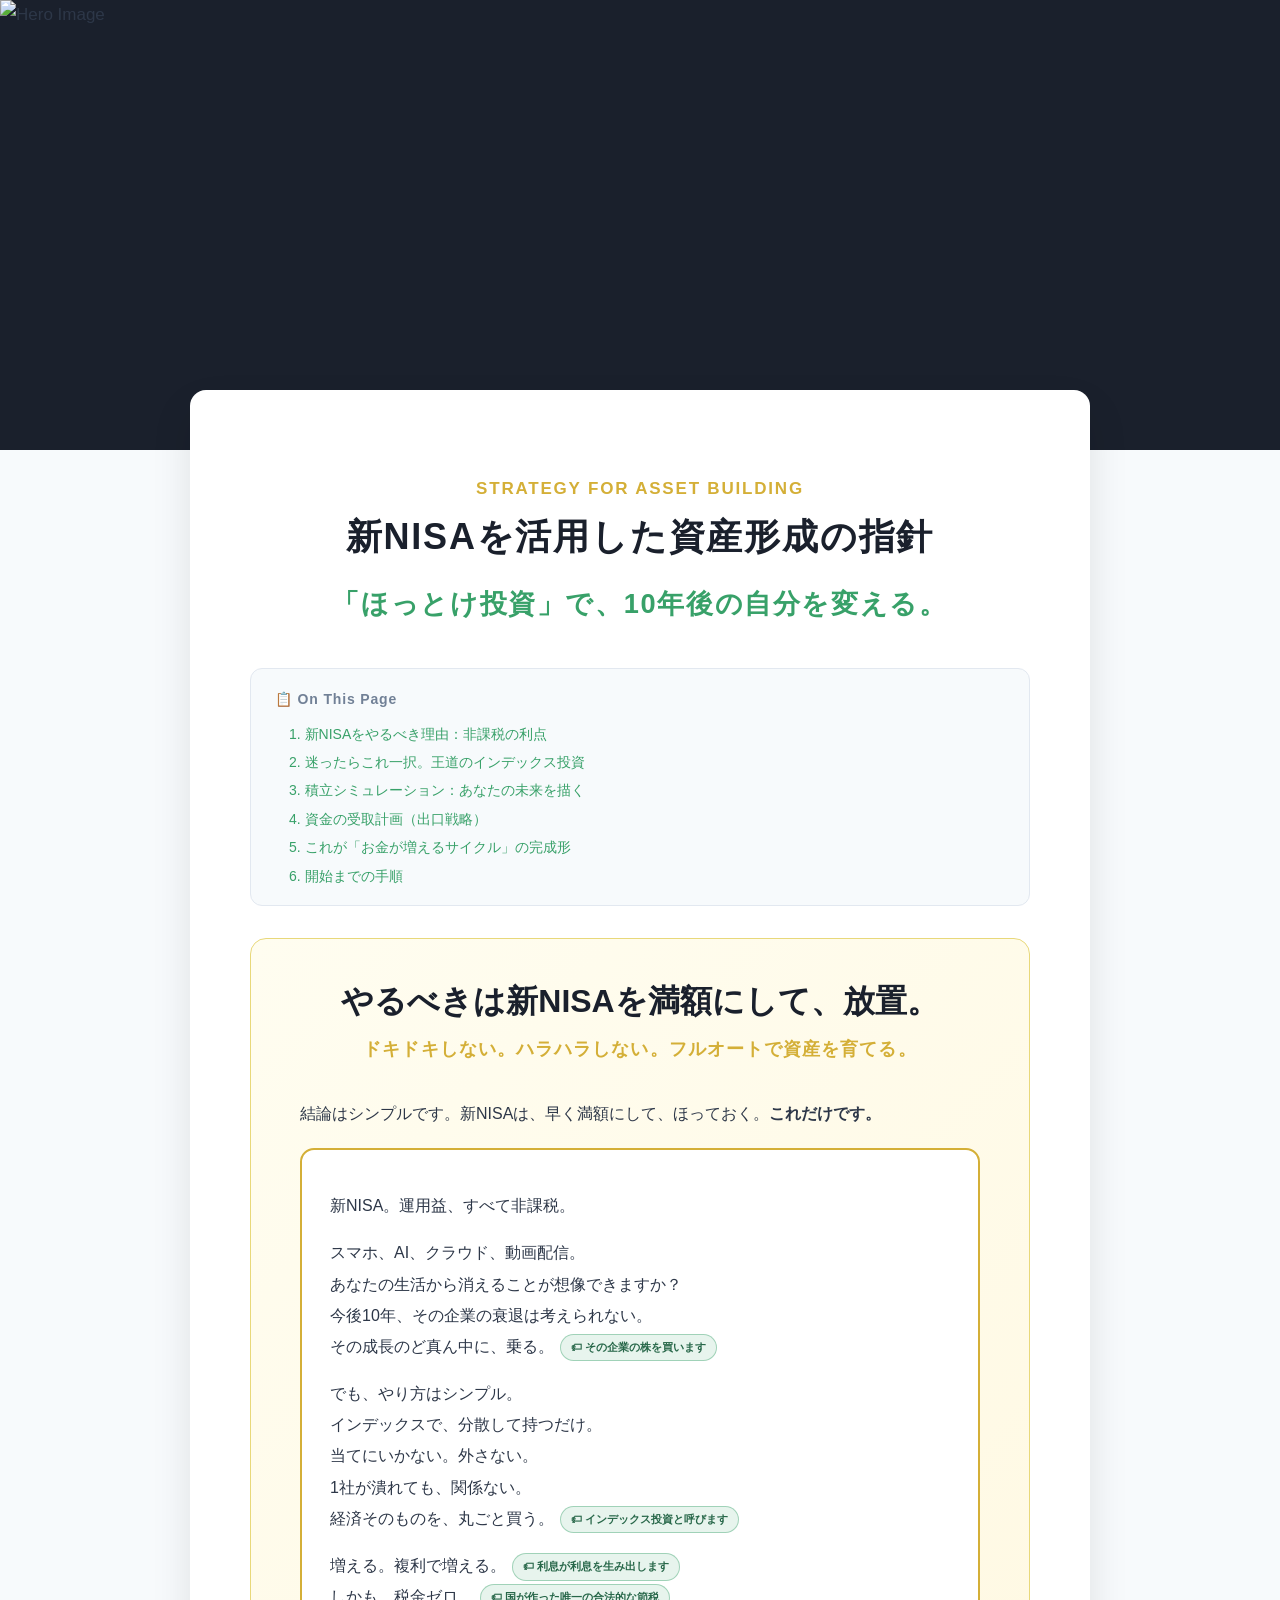
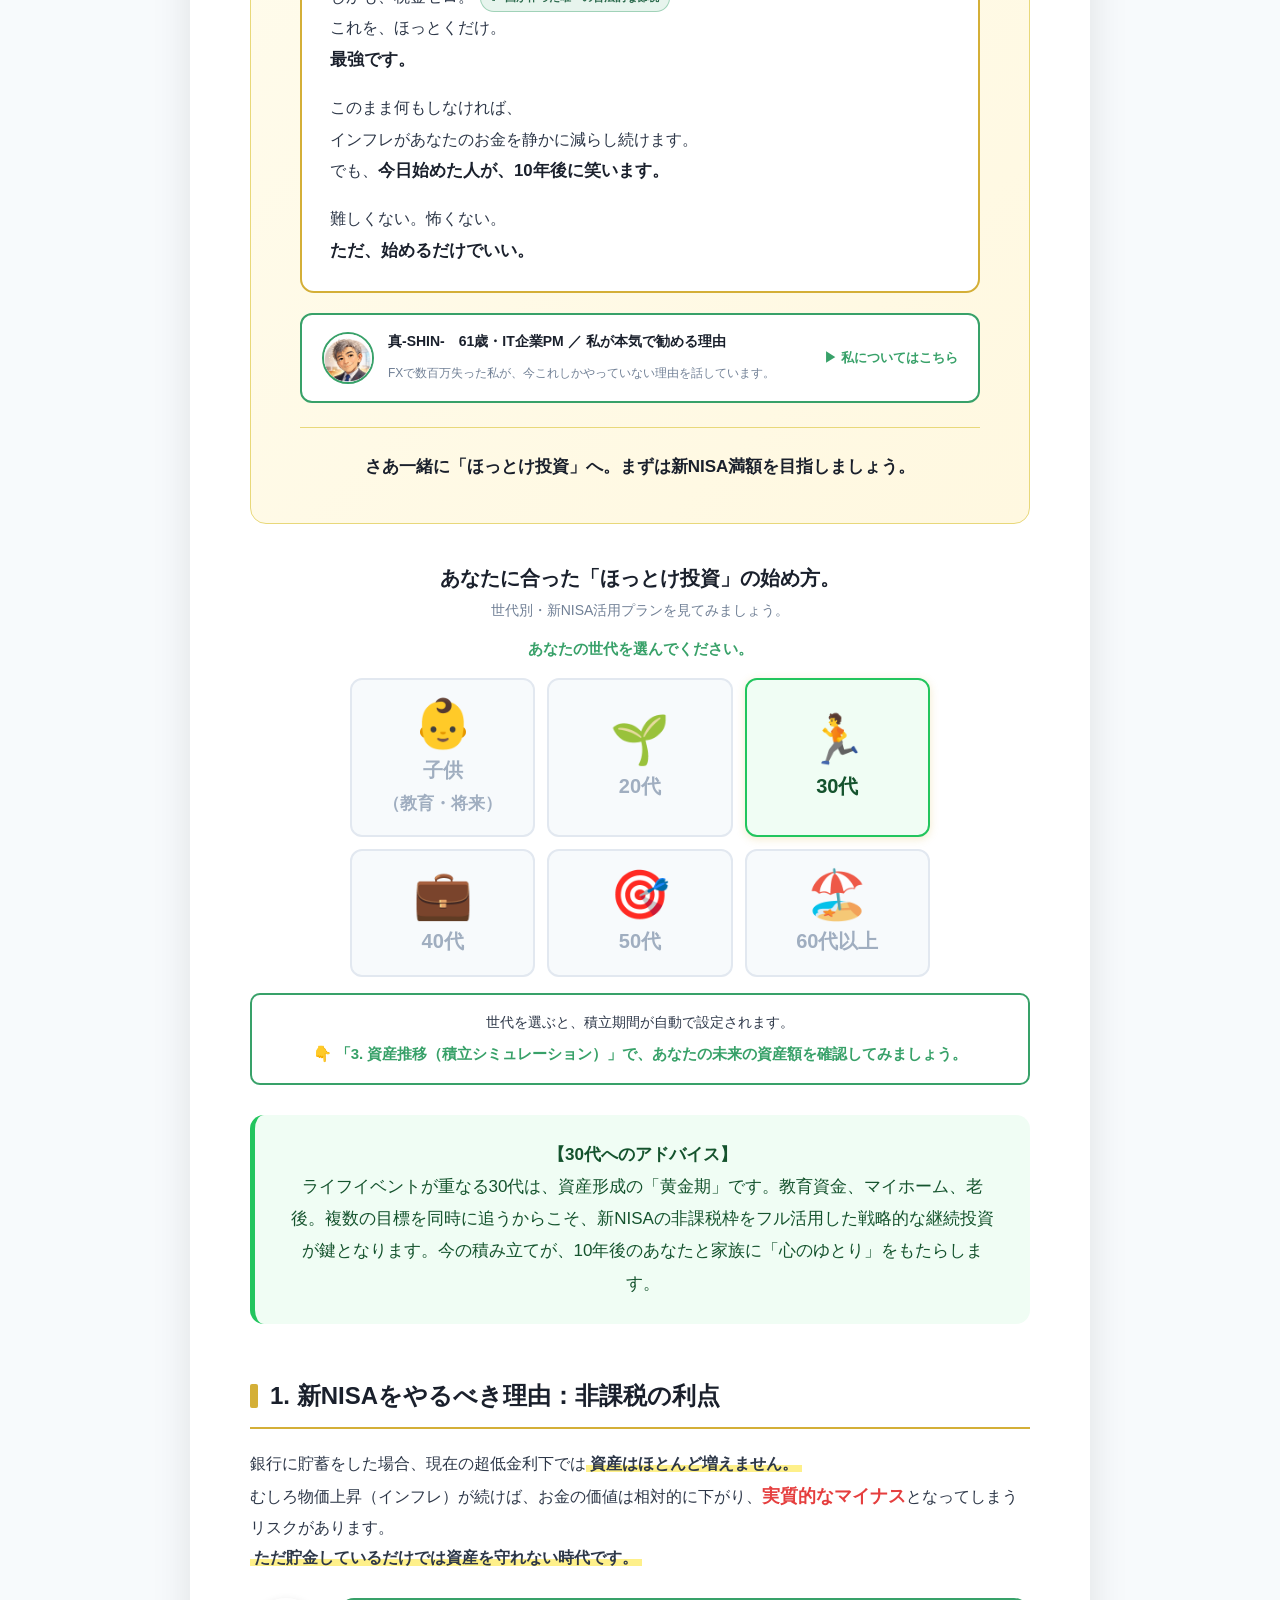
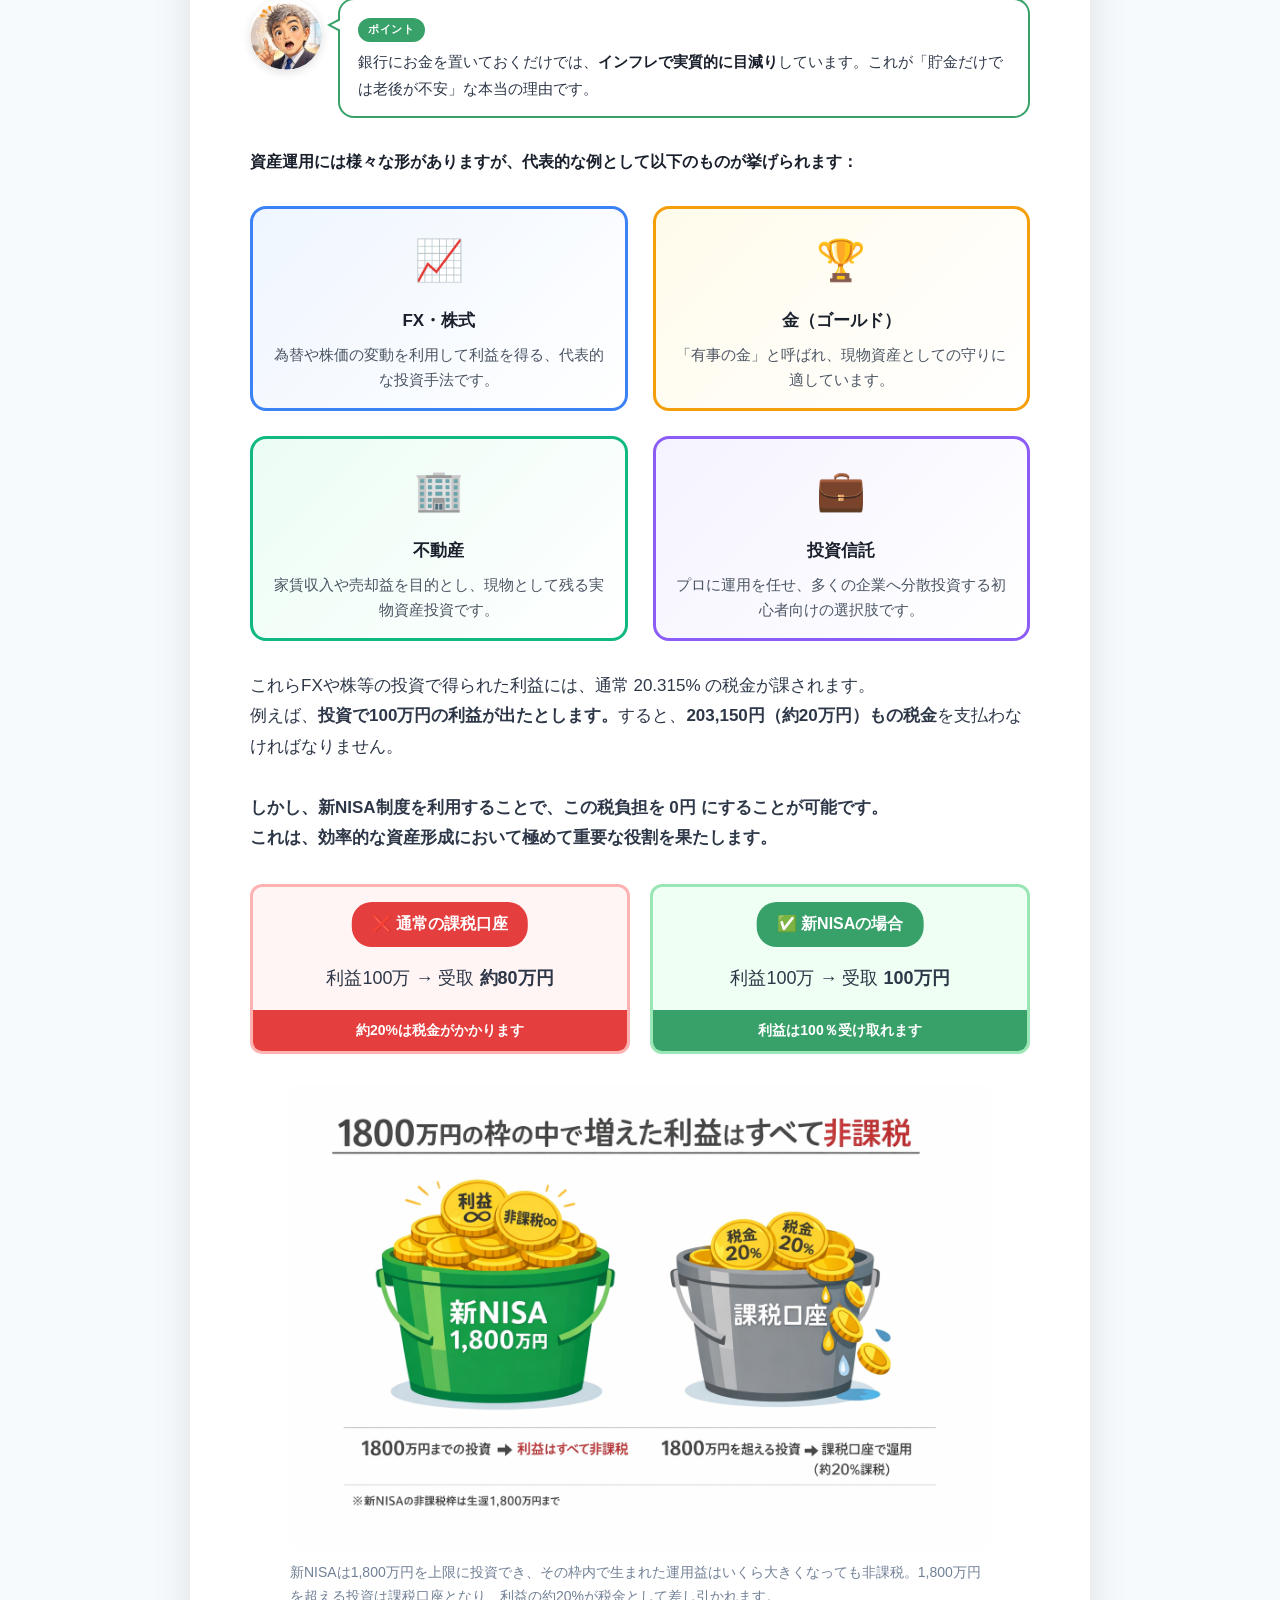
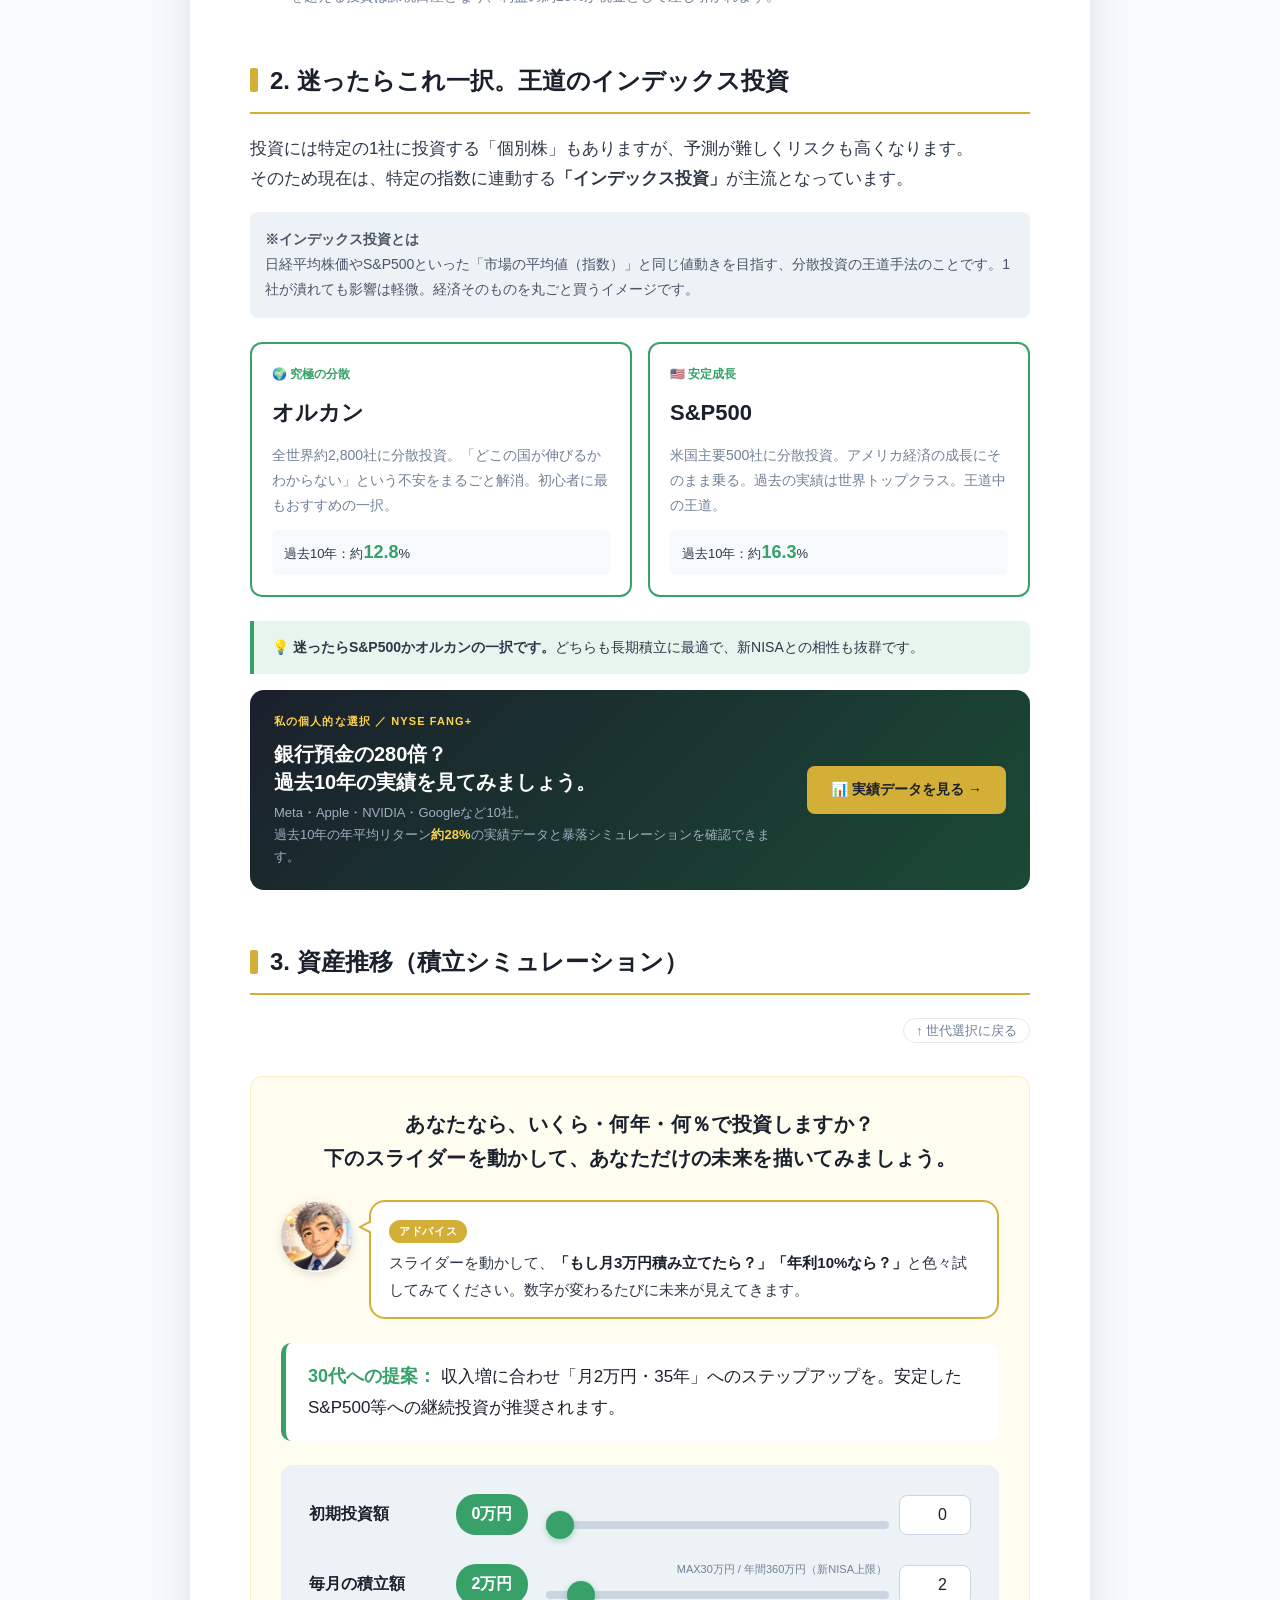
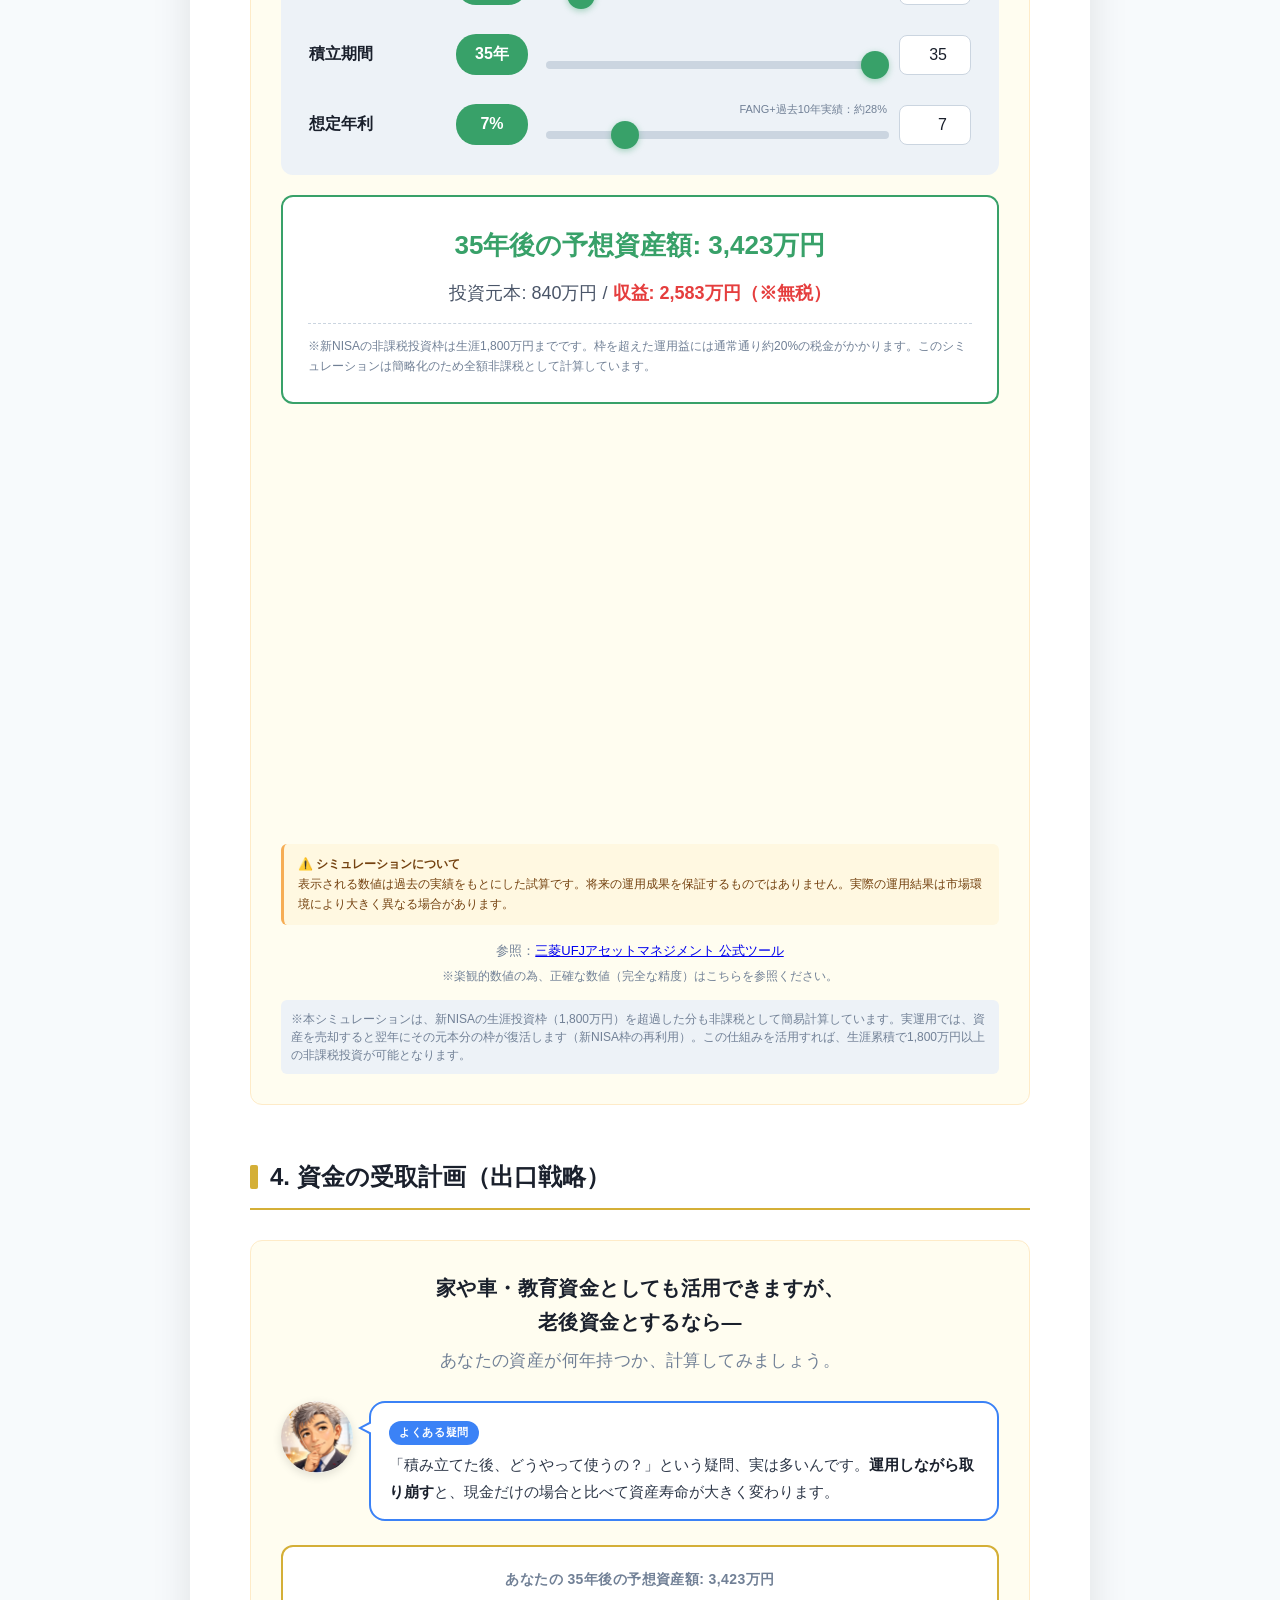
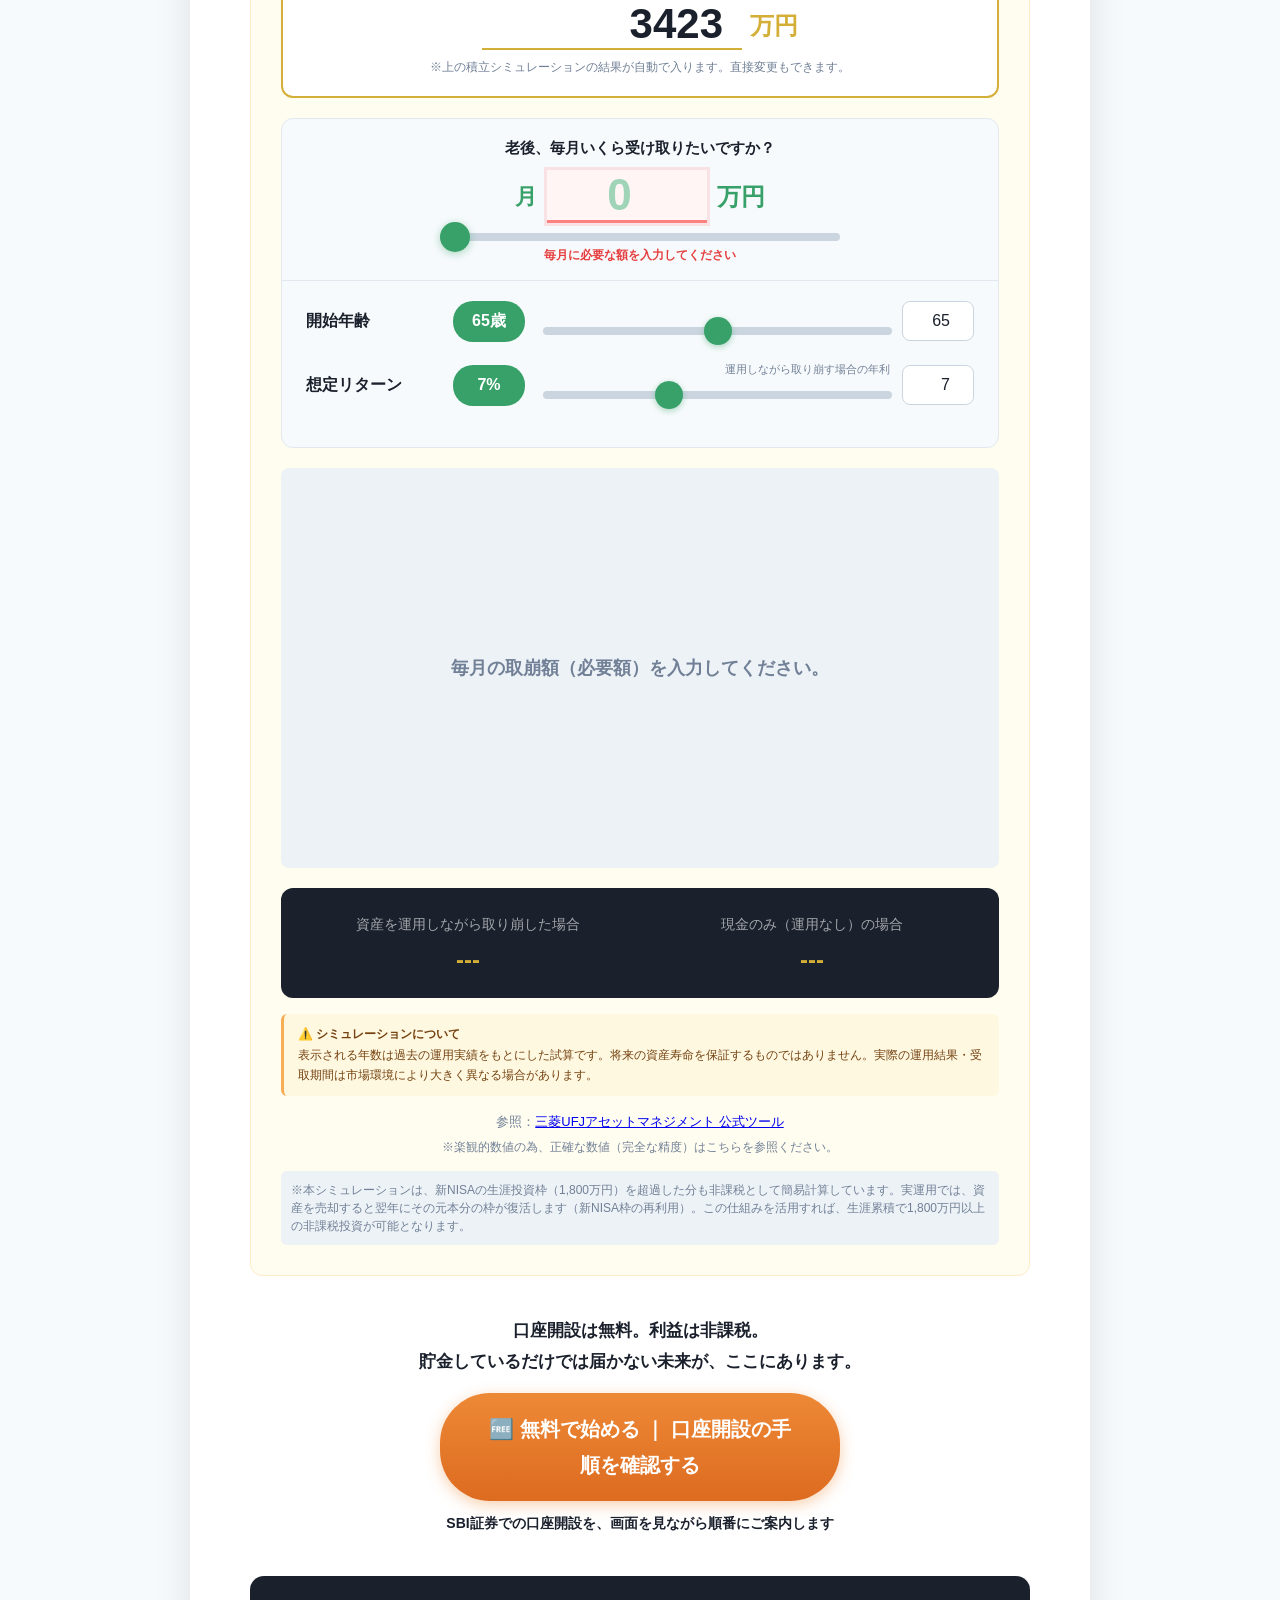
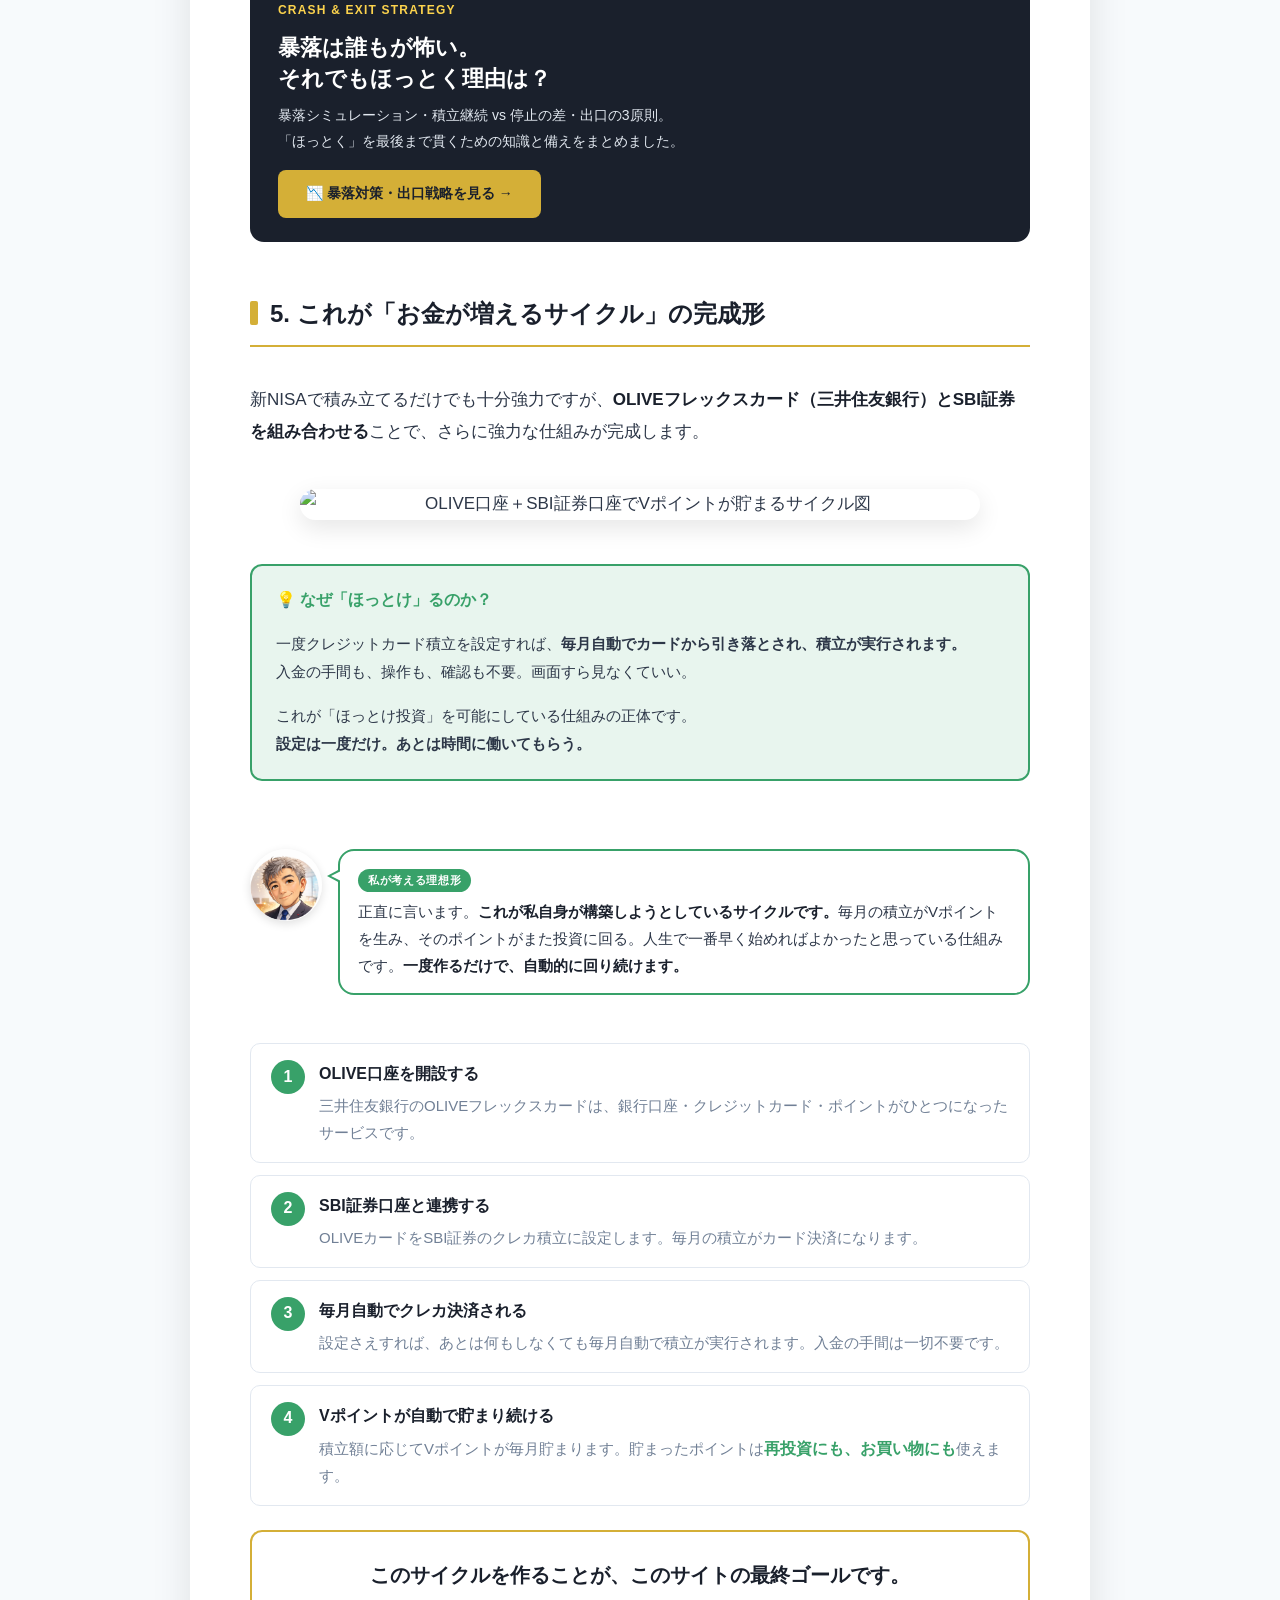
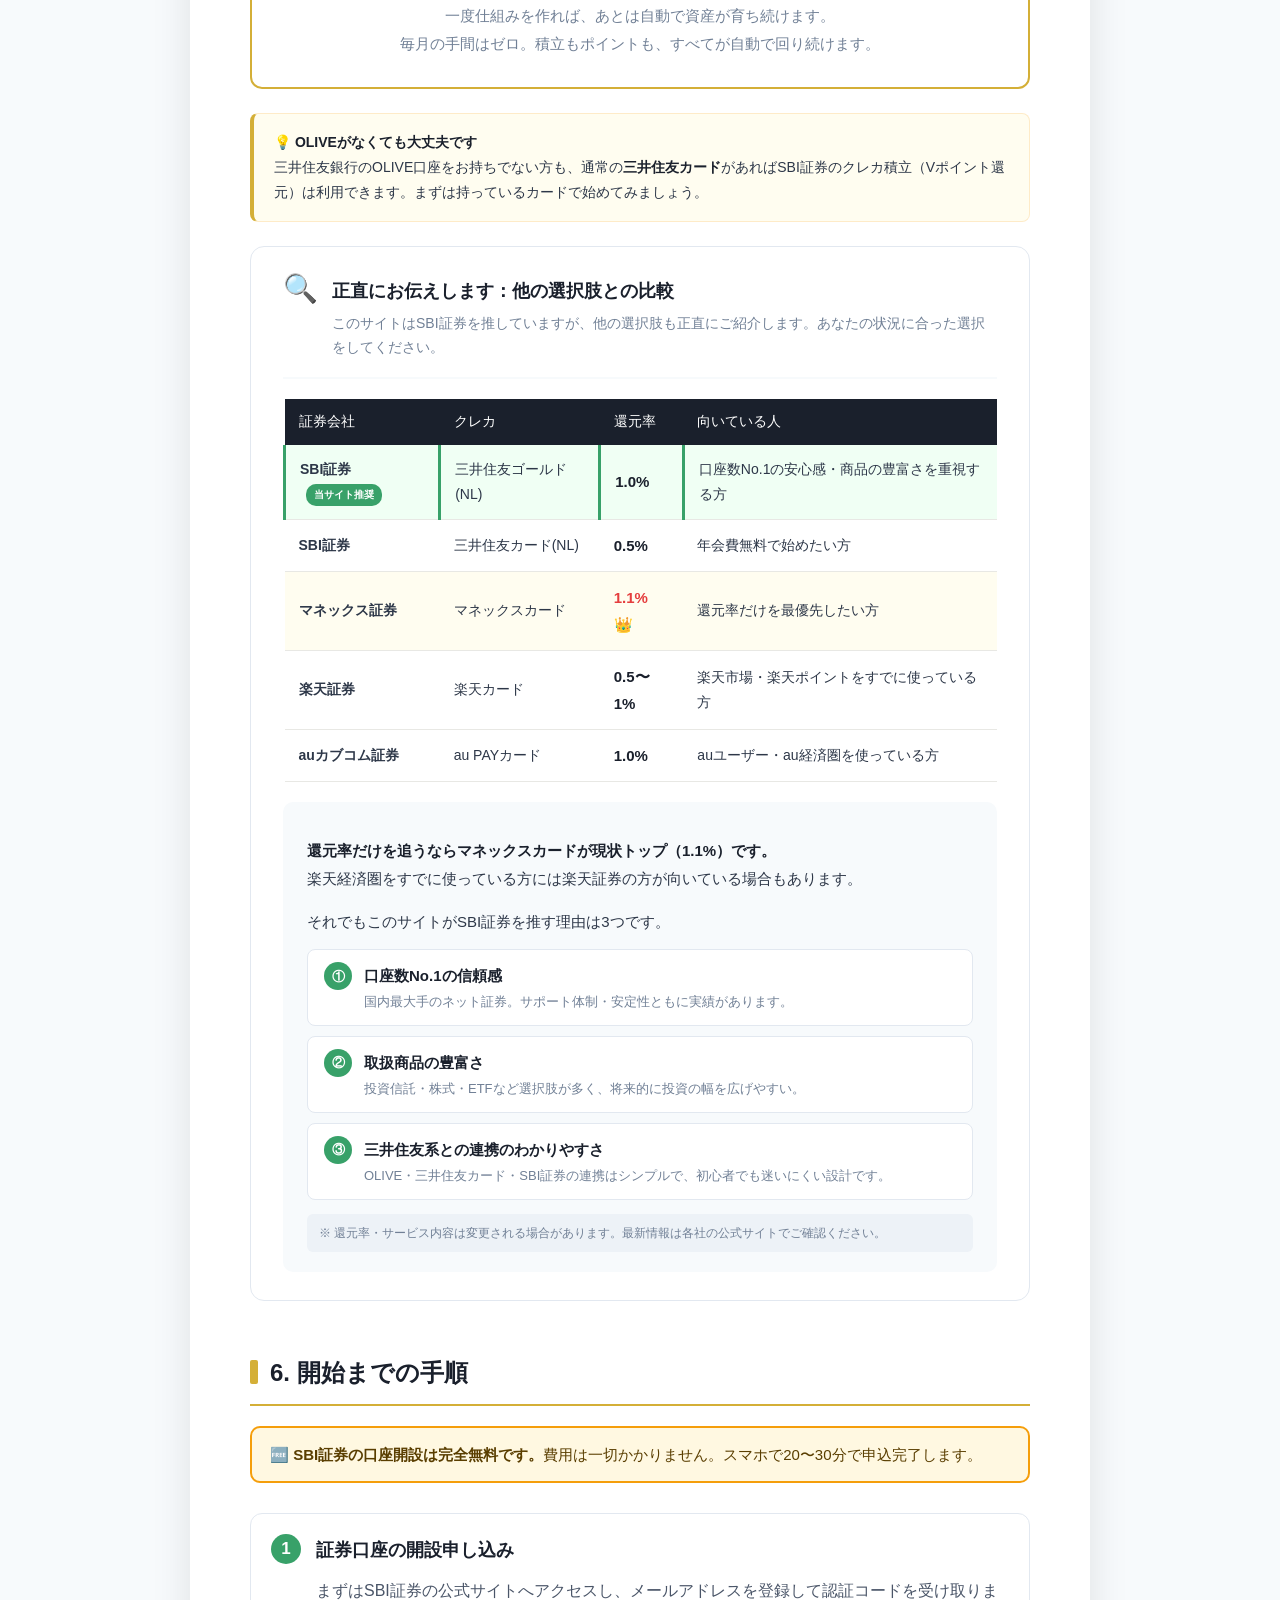
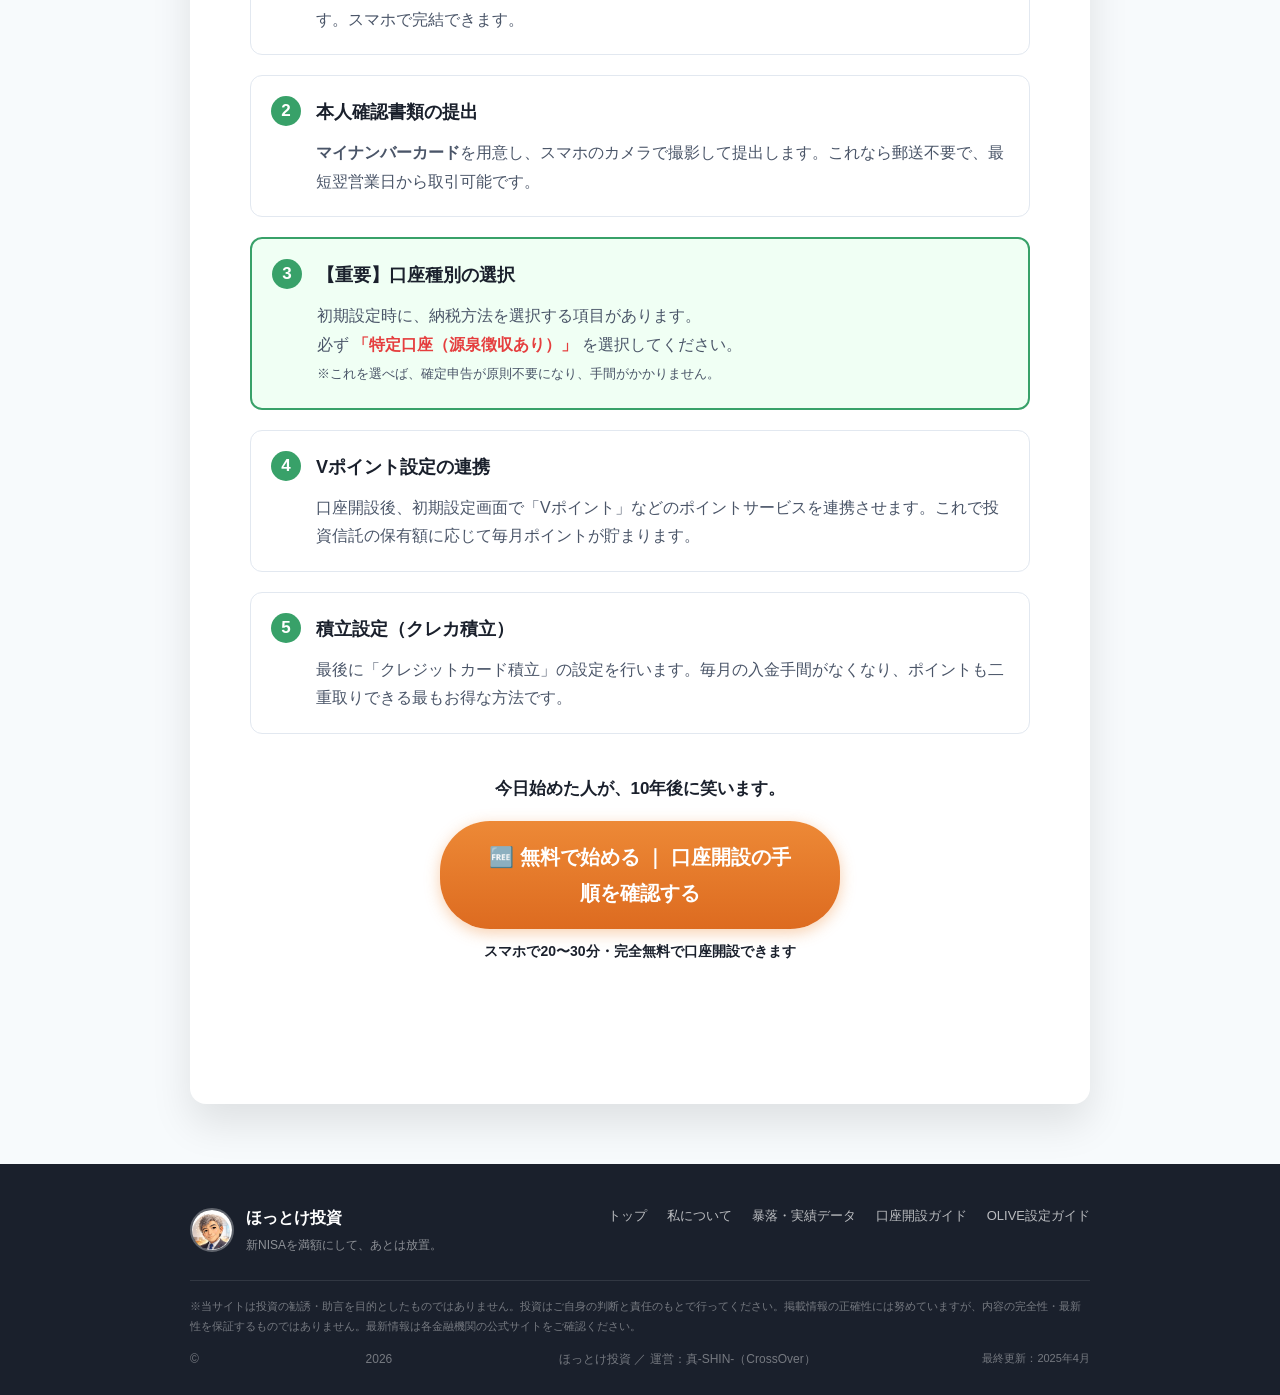
==== commit cc606922: "Add files via upload" ====
--- a/index.html
+++ b/index.html
@@ -6,7 +6,7 @@
 
   <!-- ── SEO ── -->
   <title>新NISA完全ガイド｜SBI証券×OLIVEで資産形成を始める方法【50・60代向け】</title>
-  <meta name="description" content="新NISAをSBI証券で始める完全ガイド。非課税の仕組み・積立シミュレーション・OLIVE×Vポイントサイクルまでわかりやすく解説。50〜60代の投資初心者が口座開設から積立設定まで迷わず進めます。">
+  <meta name="description" content="新NISAをSBI証券で始める完全ガイド。非課税の仕組み・積立シミュレーション・OLIVE×Vポイントサイクルまでわかりやすく解説。投資未経験の50・60代を中心に、はじめて資産形成に取り組む方へ向けて書いています。">
   <meta name="keywords" content="新NISA,SBI証券,積立投資,OLIVE,Vポイント,投資初心者,50代,60代,ドルコスト平均法,インデックス投資">
   <meta name="author" content="新NISA資産形成ガイド">
   <link rel="canonical" href="https://crossover4029-web.github.io/nisa-site/">
@@ -26,8 +26,12 @@
   <meta name="twitter:description" content="新NISAをSBI証券で始める完全ガイド。積立シミュレーション・OLIVE×Vポイントサイクルまでわかりやすく解説。">
   <meta name="twitter:image"       content="https://crossover4029-web.github.io/nisa-site/img/nisa-1800man-taxfree-vs-tax-account.png">
 
-  <script src="https://cdn.jsdelivr.net/npm/chart.js"></script>
+  <!-- ── LCP最適化：hero画像を最優先で先読み ── -->
+  <link rel="preload" as="image" href="img/main_visual.jpg">
   <link rel="stylesheet" href="css/style.css">
+  <!-- deferにより描画をブロックせず、DOMContentLoaded後に実行 -->
+  <script src="https://cdn.jsdelivr.net/npm/chart.js" defer></script>
+  <script src="js/script.js" defer></script>
   <style>
     .hottoke-note {
       display: inline-block;
@@ -47,7 +51,8 @@
 <body>
 
   <div class="hero-section">
-      <img src="img/main_visual.jpg" alt="Hero Image" class="hero-image">
+      <img src="img/main_visual.jpg" alt="Hero Image" class="hero-image"
+           fetchpriority="high" decoding="sync">
       <div class="hero-overlay"></div>
   </div>
 
@@ -96,9 +101,9 @@
 
           <!-- 横長バナー：私についてはこちら -->
           <a href="./about.html" class="hottoke-about-banner">
-            <img src="img/chara-smile.png" alt="運営者" class="hottoke-about-icon">
+            <img src="img/chara-smile.png" alt="運営者" class="hottoke-about-icon" loading="lazy">
             <div class="hottoke-about-text">
-              <strong>61歳・IT企業PM ／ 私が本気で勧める理由</strong>
+              <strong>真-SHIN-　61歳・IT企業PM ／ 私が本気で勧める理由</strong>
               <small>FXで数百万失った私が、今これしかやっていない理由を話しています。</small>
             </div>
             <span class="hottoke-about-arrow">▶ 私についてはこちら</span>
@@ -149,7 +154,7 @@
 
       <!-- キャラ吹き出し：ポイント -->
       <div class="chara-balloon right type-point">
-          <img src="img/chara-point.png" alt="キャラクター" class="chara-balloon-icon">
+          <img src="img/chara-point.png" alt="キャラクター" class="chara-balloon-icon" loading="lazy">
           <div class="chara-balloon-body">
               <span class="balloon-label">ポイント</span><br>
               銀行にお金を置いておくだけでは、<strong>インフレで実質的に目減り</strong>しています。これが「貯金だけでは老後が不安」な本当の理由です。
@@ -204,7 +209,7 @@
       </div>
 
       <figure class="nisa-1800-figure">
-          <img src="img/nisa-1800man-taxfree-vs-tax-account.png" alt="1800万円の枠の中で増えた利益はすべて非課税・課税口座との比較図">
+          <img src="img/nisa-1800man-taxfree-vs-tax-account.png" loading="lazy" alt="1800万円の枠の中で増えた利益はすべて非課税・課税口座との比較図">
           <figcaption>新NISAは1,800万円を上限に投資でき、その枠内で生まれた運用益はいくら大きくなっても非課税。1,800万円を超える投資は課税口座となり、利益の約20%が税金として差し引かれます。</figcaption>
       </figure>
 
@@ -265,7 +270,7 @@
 
           <!-- キャラ吹き出し：アイデア -->
           <div class="chara-balloon right type-idea">
-              <img src="img/chara-idea.png" alt="キャラクター" class="chara-balloon-icon">
+              <img src="img/chara-idea.png" alt="キャラクター" class="chara-balloon-icon" loading="lazy">
               <div class="chara-balloon-body">
                   <span class="balloon-label">アドバイス</span><br>
                   スライダーを動かして、<strong>「もし月3万円積み立てたら？」「年利10%なら？」</strong>と色々試してみてください。数字が変わるたびに未来が見えてきます。
@@ -318,7 +323,14 @@
               <div class="nisa-limit-note">※新NISAの非課税投資枠は生涯1,800万円までです。枠を超えた運用益には通常通り約20%の税金がかかります。このシミュレーションは簡略化のため全額非課税として計算しています。</div>
           </div>
           <div class="chart-container"><canvas id="accumulationChart"></canvas></div>
-          <div style="font-size: 13px; color: var(--text-muted); text-align: center; margin-top:20px;">
+
+          <!-- 免責注記：グラフ直下・見える位置 -->
+          <div style="background:#fff8e1; border-left:3px solid #f6ad55; border-radius:6px; padding:10px 14px; margin-top:16px; font-size:12px; color:#744210; line-height:1.7;">
+              ⚠️ <strong>シミュレーションについて</strong><br>
+              表示される数値は過去の実績をもとにした試算です。将来の運用成果を保証するものではありません。実際の運用結果は市場環境により大きく異なる場合があります。
+          </div>
+
+          <div style="font-size: 13px; color: var(--text-muted); text-align: center; margin-top:14px;">
               参照：<a href="https://www.am.mufg.jp/tool/tsumitate/" target="_blank">三菱UFJアセットマネジメント 公式ツール</a>
           </div>
           <div style="font-size: 12px; color: var(--text-muted); text-align: center; margin-top: 5px; line-height: 1.5;">
@@ -337,7 +349,7 @@
 
           <!-- キャラ吹き出し：疑問 -->
           <div class="chara-balloon right type-question">
-              <img src="img/chara-question.png" alt="キャラクター" class="chara-balloon-icon">
+              <img src="img/chara-question.png" alt="キャラクター" class="chara-balloon-icon" loading="lazy">
               <div class="chara-balloon-body">
                   <span class="balloon-label">よくある疑問</span><br>
                   「積み立てた後、どうやって使うの？」という疑問、実は多いんです。<strong>運用しながら取り崩す</strong>と、現金だけの場合と比べて資産寿命が大きく変わります。
@@ -410,7 +422,14 @@
                   <div id="lifeWithCash" class="summary-value">計算中...</div>
               </div>
           </div>
-          <div style="font-size: 13px; color: var(--text-muted); text-align: center; margin-top:20px;">
+
+          <!-- 免責注記：結果直下・見える位置 -->
+          <div style="background:#fff8e1; border-left:3px solid #f6ad55; border-radius:6px; padding:10px 14px; margin-top:16px; font-size:12px; color:#744210; line-height:1.7;">
+              ⚠️ <strong>シミュレーションについて</strong><br>
+              表示される年数は過去の運用実績をもとにした試算です。将来の資産寿命を保証するものではありません。実際の運用結果・受取期間は市場環境により大きく異なる場合があります。
+          </div>
+
+          <div style="font-size: 13px; color: var(--text-muted); text-align: center; margin-top:14px;">
               参照：<a href="https://www.am.mufg.jp/tool/tsumitate/" target="_blank">三菱UFJアセットマネジメント 公式ツール</a>
           </div>
           <div style="font-size: 12px; color: var(--text-muted); text-align: center; margin-top: 5px; line-height: 1.5;">
@@ -453,7 +472,7 @@
           </p>
 
           <figure class="cycle-figure">
-              <img src="img/nisa-olive-sbi-vpoint-tsumitate-cycle.png" alt="OLIVE口座＋SBI証券口座でVポイントが貯まるサイクル図">
+              <img src="img/nisa-olive-sbi-vpoint-tsumitate-cycle.png" loading="lazy" alt="OLIVE口座＋SBI証券口座でVポイントが貯まるサイクル図">
           </figure>
 
           <!-- なぜほっとけるのかの説明 -->
@@ -471,7 +490,7 @@
 
           <!-- キャラ吹き出し：私の理想形 -->
           <div class="chara-balloon right type-point">
-              <img src="img/chara-smile.png" alt="キャラクター" class="chara-balloon-icon">
+              <img src="img/chara-smile.png" alt="キャラクター" class="chara-balloon-icon" loading="lazy">
               <div class="chara-balloon-body">
                   <span class="balloon-label">私が考える理想形</span><br>
                   正直に言います。<strong>これが私自身が構築しようとしているサイクルです。</strong>毎月の積立がVポイントを生み、そのポイントがまた投資に回る。人生で一番早く始めればよかったと思っている仕組みです。<strong>一度作るだけで、自動的に回り続けます。</strong>
@@ -677,7 +696,7 @@
     <div class="site-footer-inner">
       <div class="site-footer-top">
         <div class="site-footer-brand">
-          <img src="img/chara-smile.png" alt="運営者" class="site-footer-icon">
+          <img src="img/chara-smile.png" alt="運営者" class="site-footer-icon" loading="lazy">
           <div>
             <div class="site-footer-title">ほっとけ投資</div>
             <div class="site-footer-sub">新NISAを満額にして、あとは放置。</div>
@@ -695,14 +714,15 @@
         ※当サイトは投資の勧誘・助言を目的としたものではありません。投資はご自身の判断と責任のもとで行ってください。掲載情報の正確性には努めていますが、内容の完全性・最新性を保証するものではありません。最新情報は各金融機関の公式サイトをご確認ください。
       </div>
       <div class="site-footer-copy">
-        © 2025 ほっとけ投資 ／ 運営：CrossOver
+        &copy; <span id="copy-year">2025</span> ほっとけ投資 ／ 運営：真-SHIN-（CrossOver）
         <span class="site-footer-update">最終更新：2025年4月</span>
       </div>
     </div>
   </footer>
-
-  <script src="js/script.js"></script>
+  <script>document.getElementById("copy-year").textContent = new Date().getFullYear();</script>
+
   <script>
+  document.addEventListener('DOMContentLoaded', function() {
   // ── 暴落シミュレーション（5-2セクション） ──
   (function() {
     const MONTHLY    = 3;
@@ -790,6 +810,7 @@
       });
     }
   })();
+  }); // DOMContentLoaded
   </script>
 </body>
 </html>
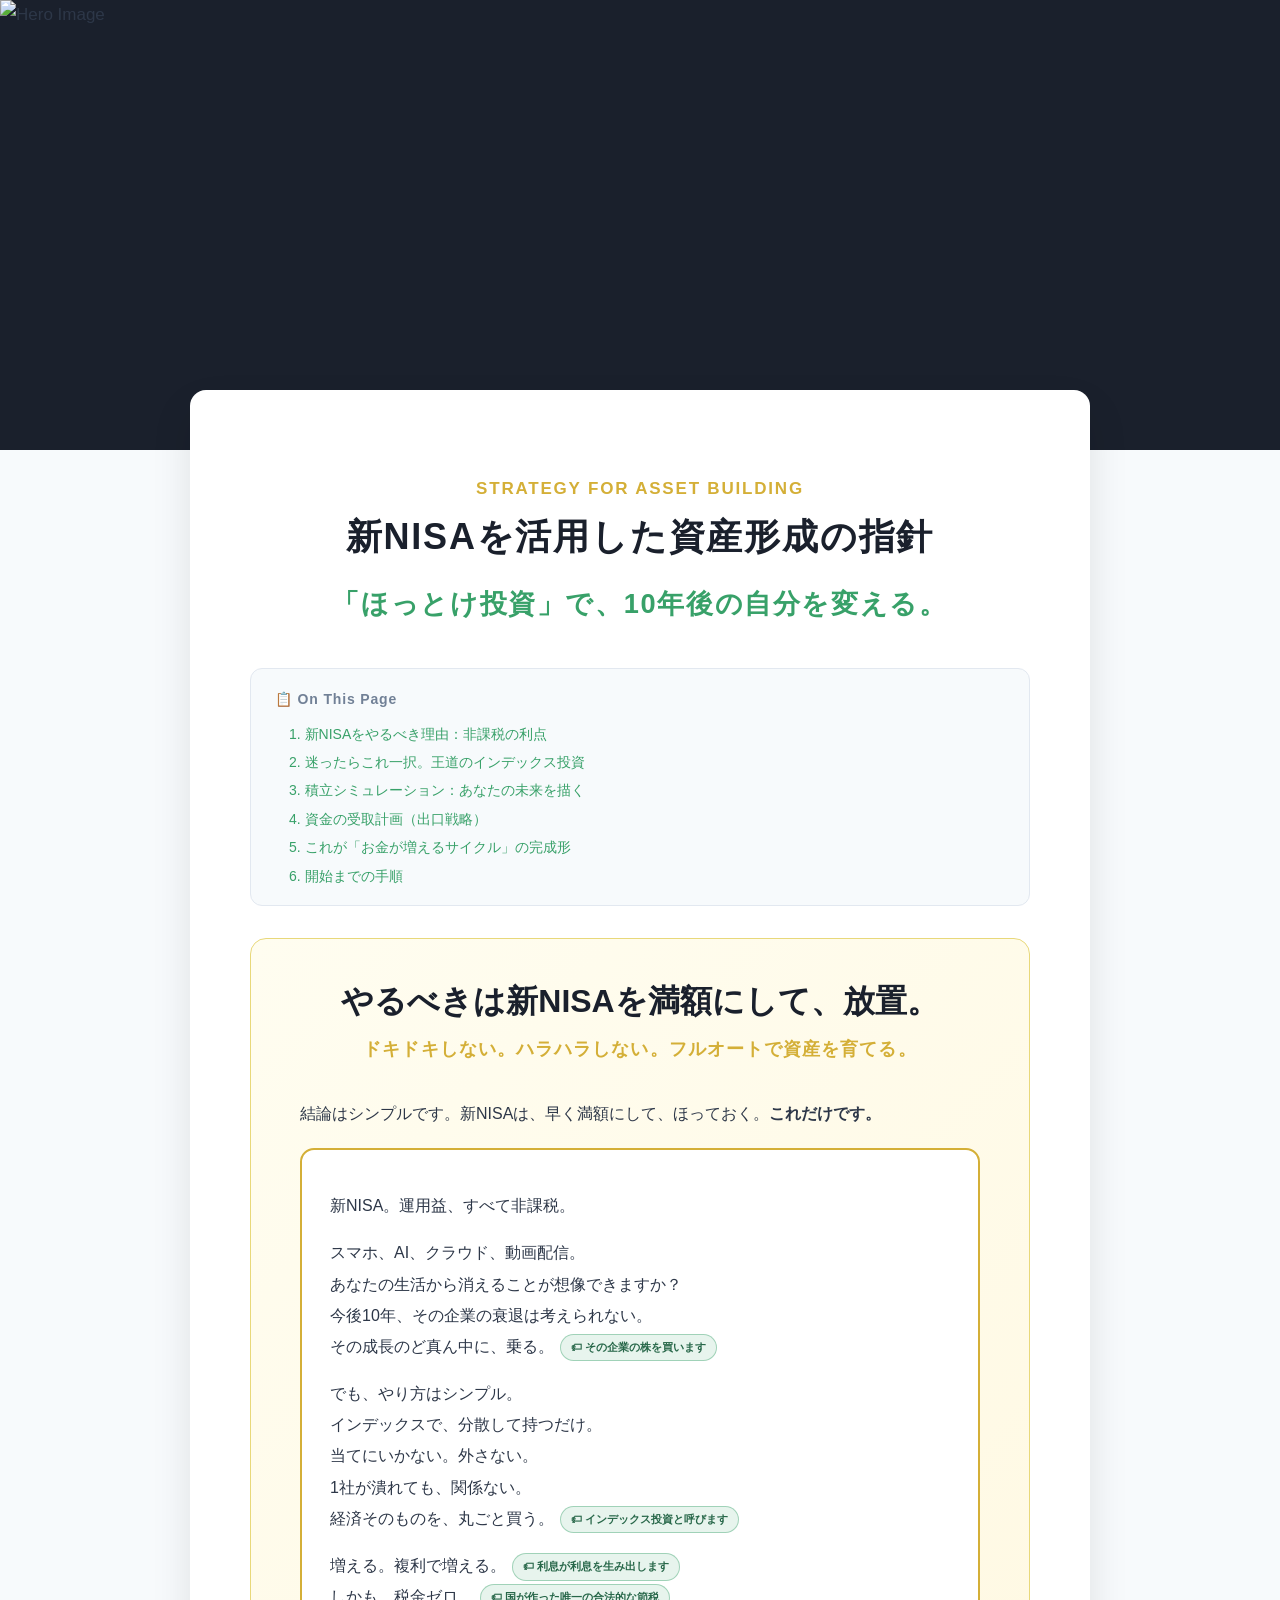
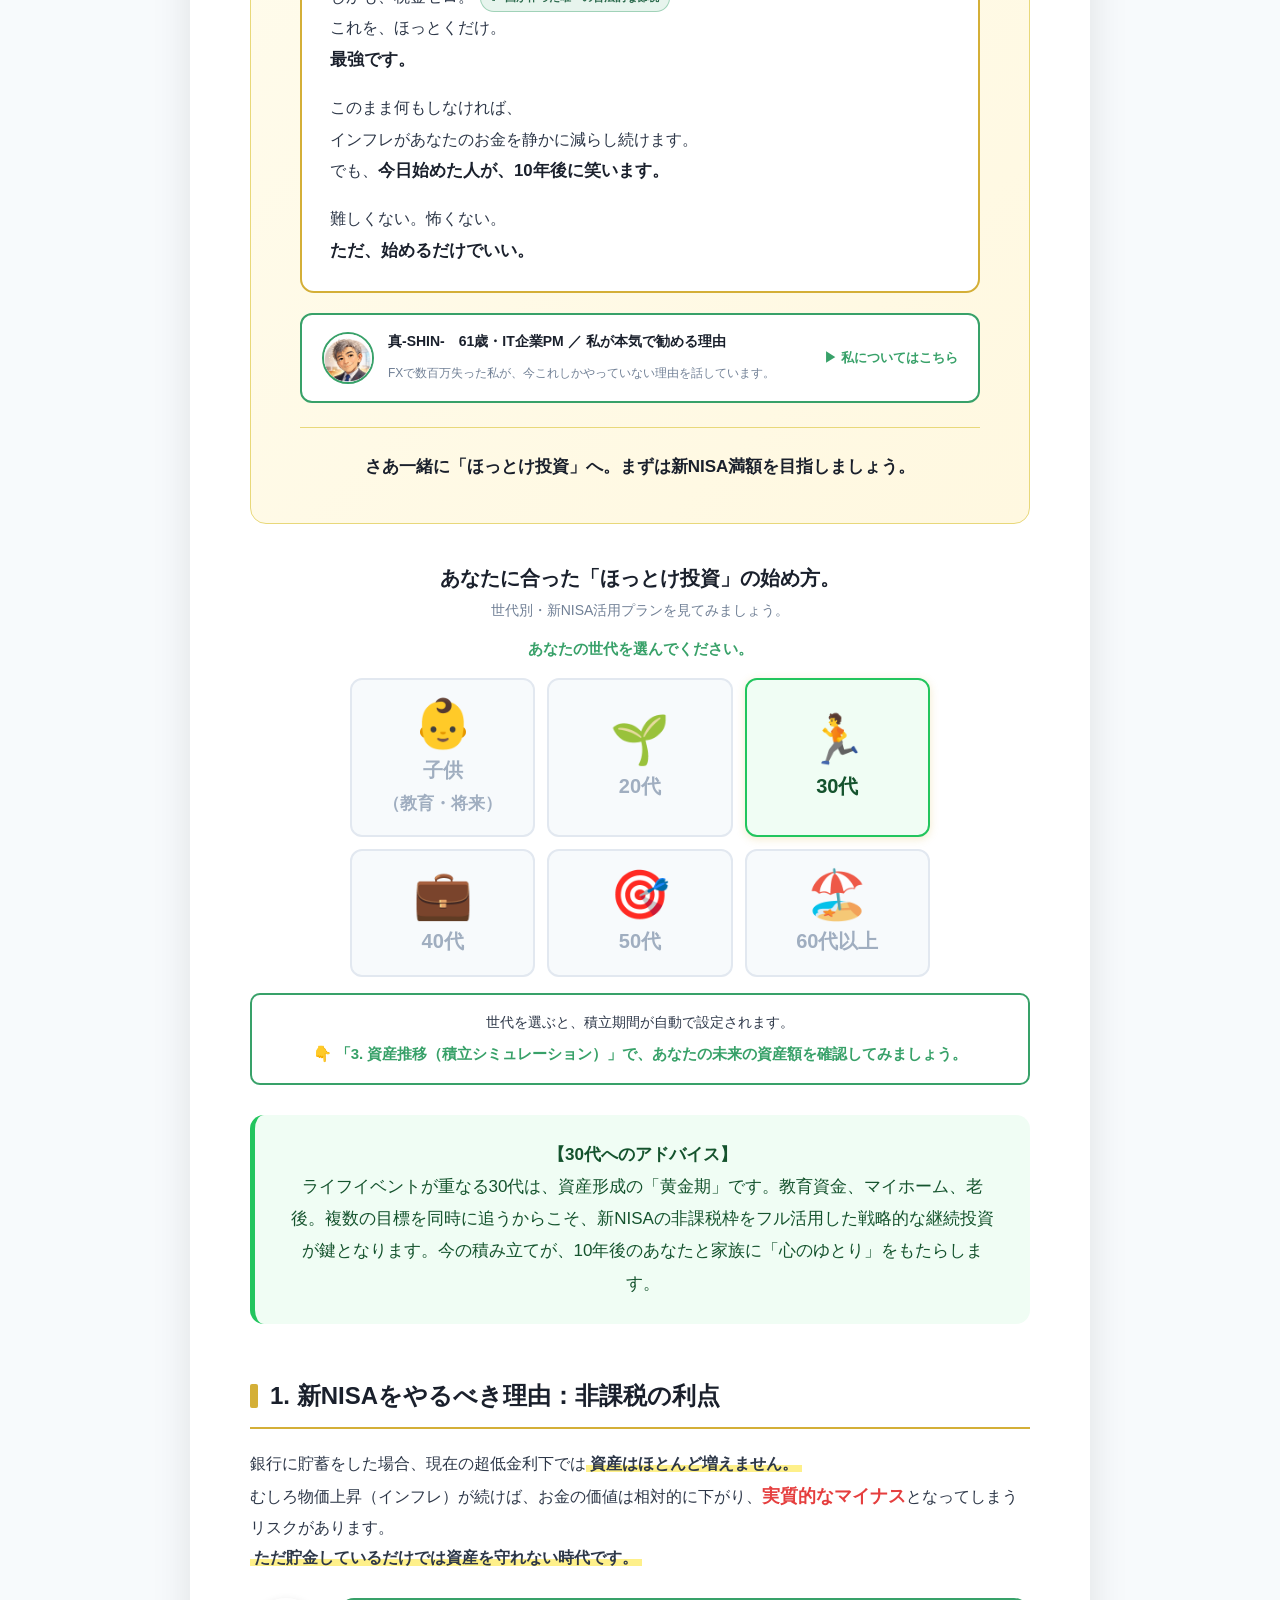
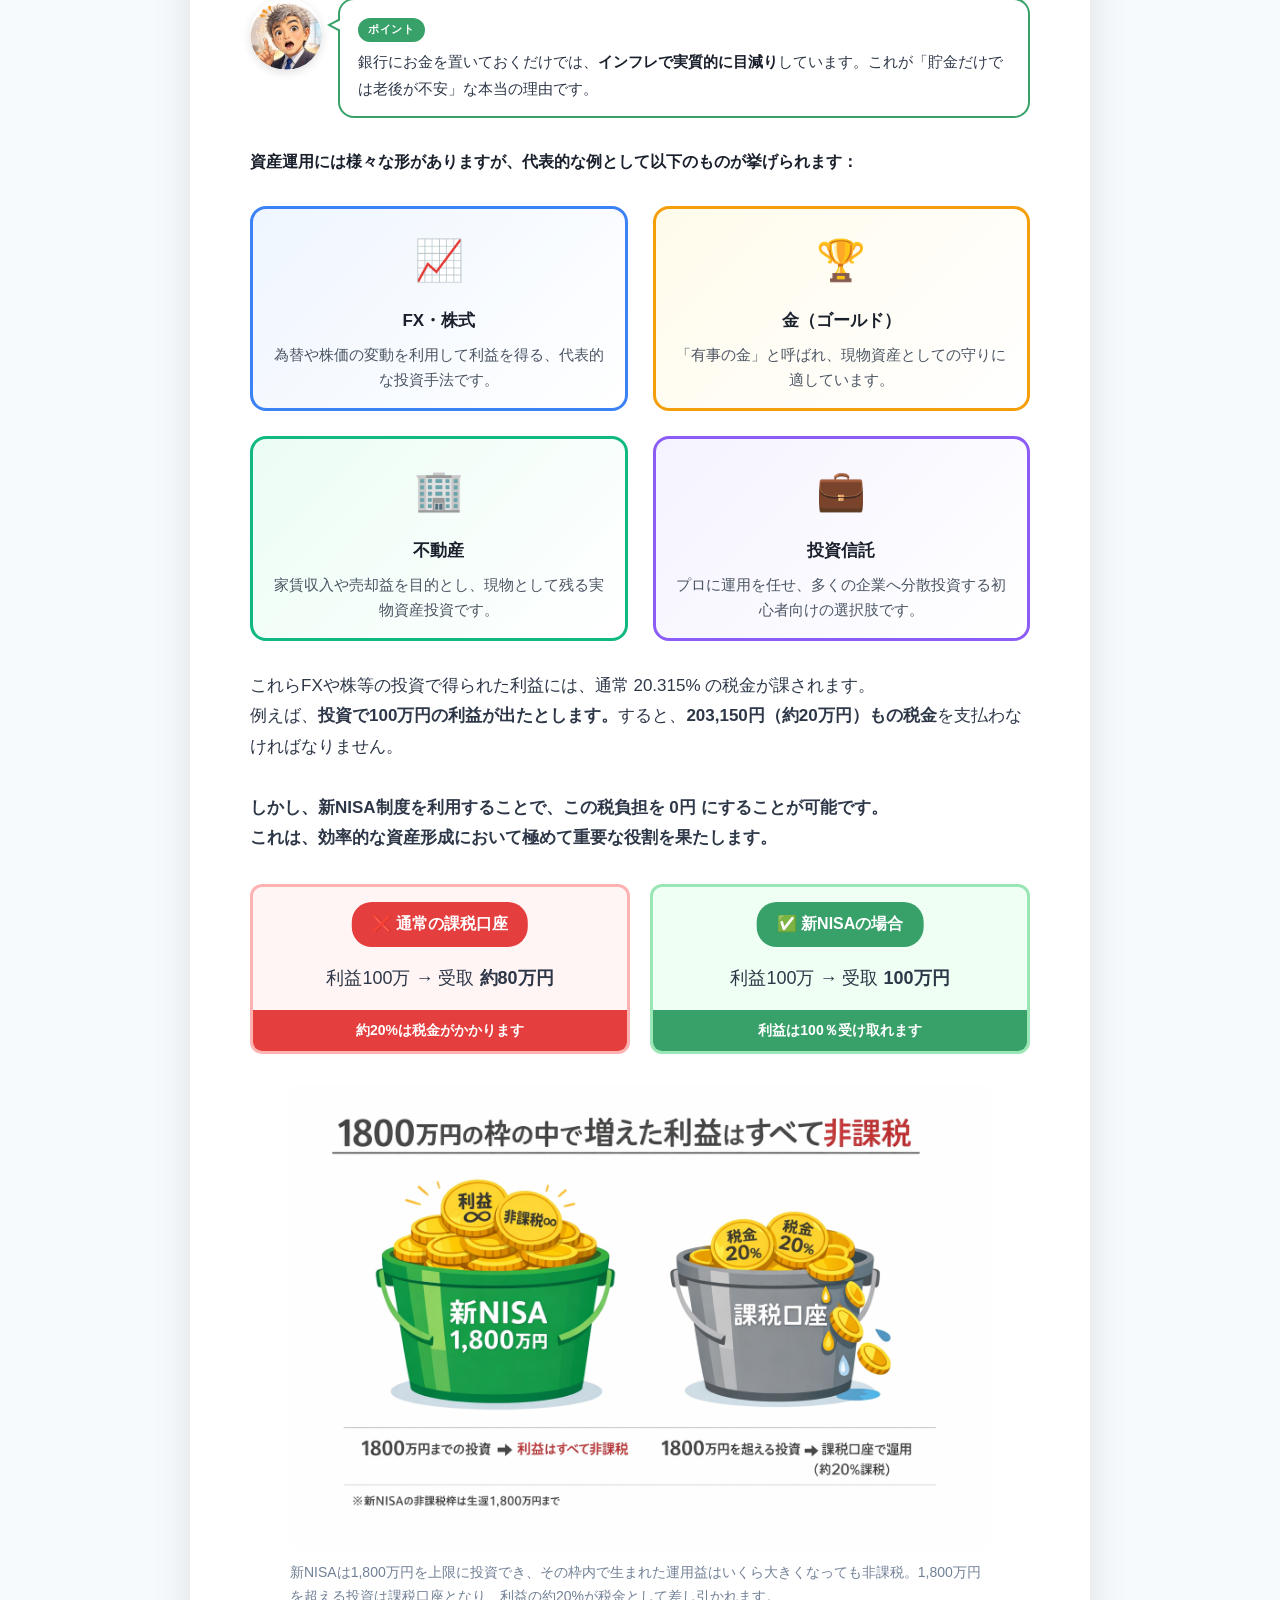
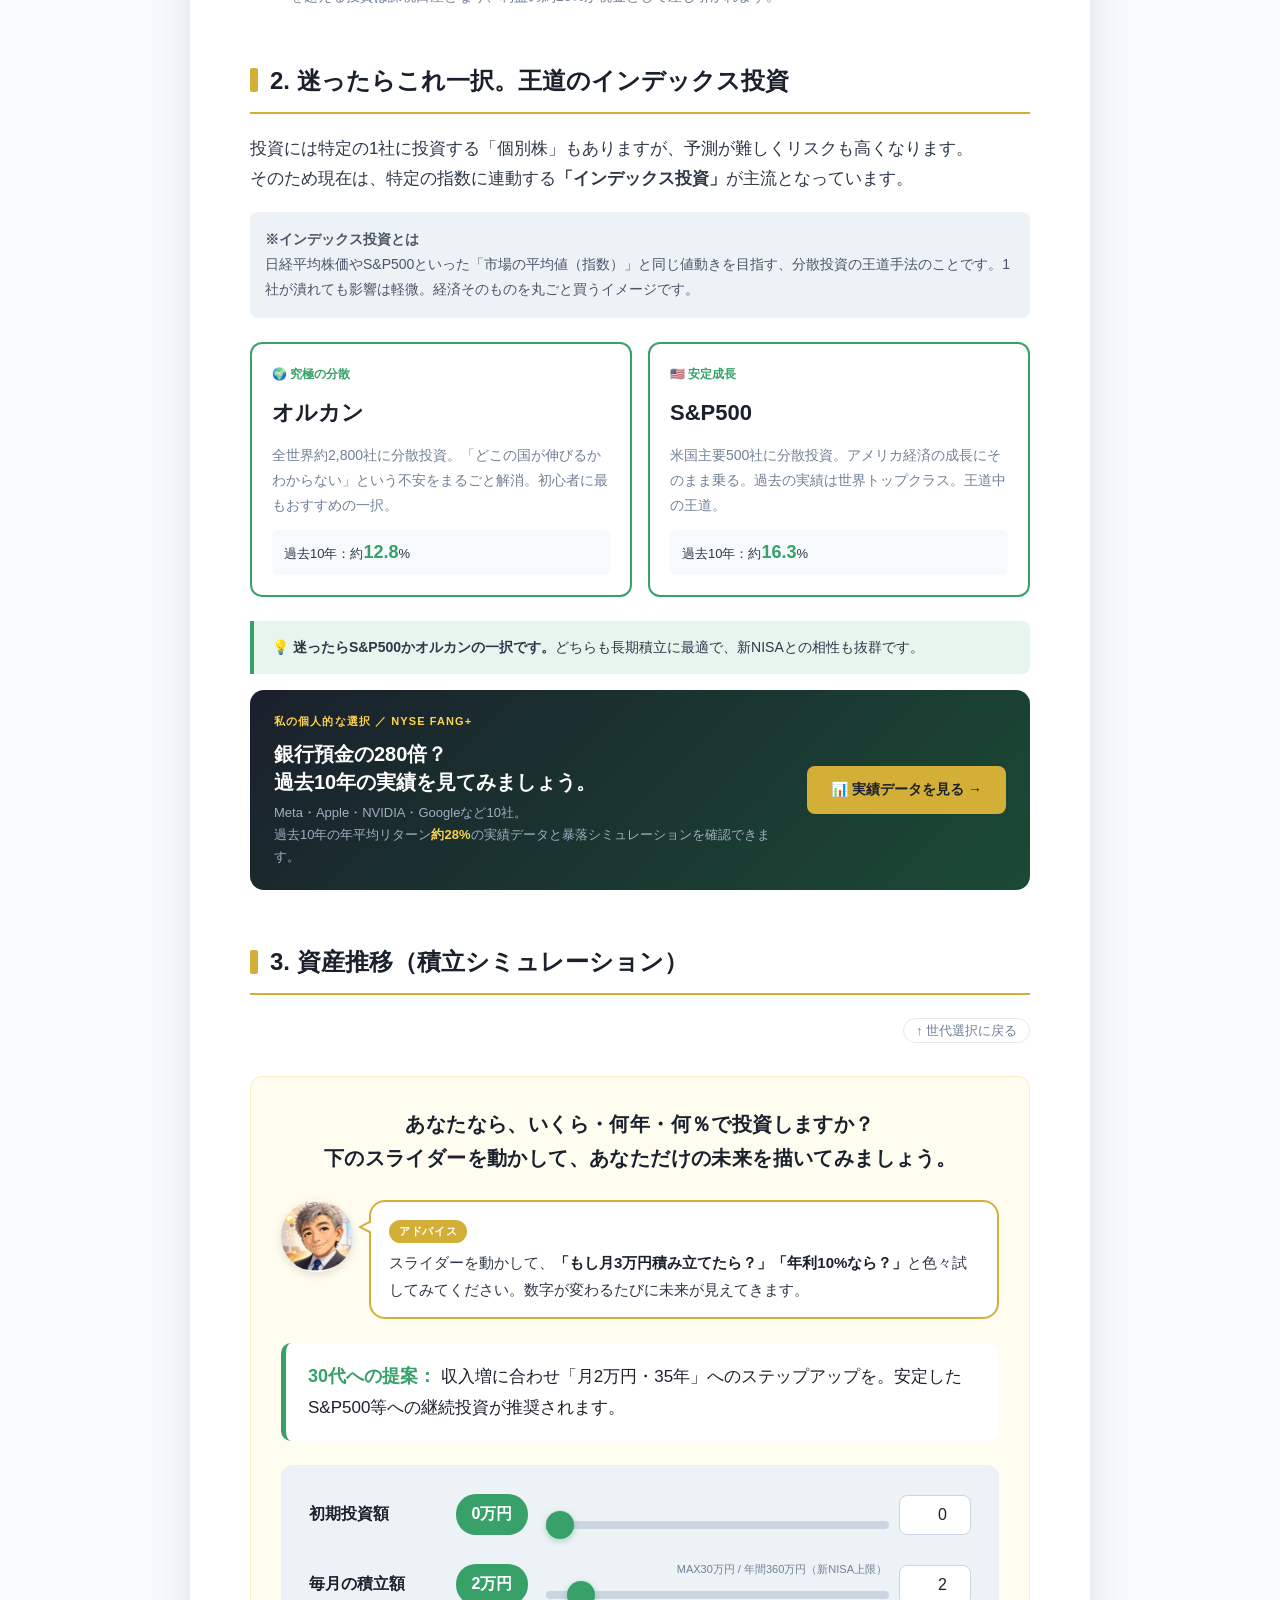
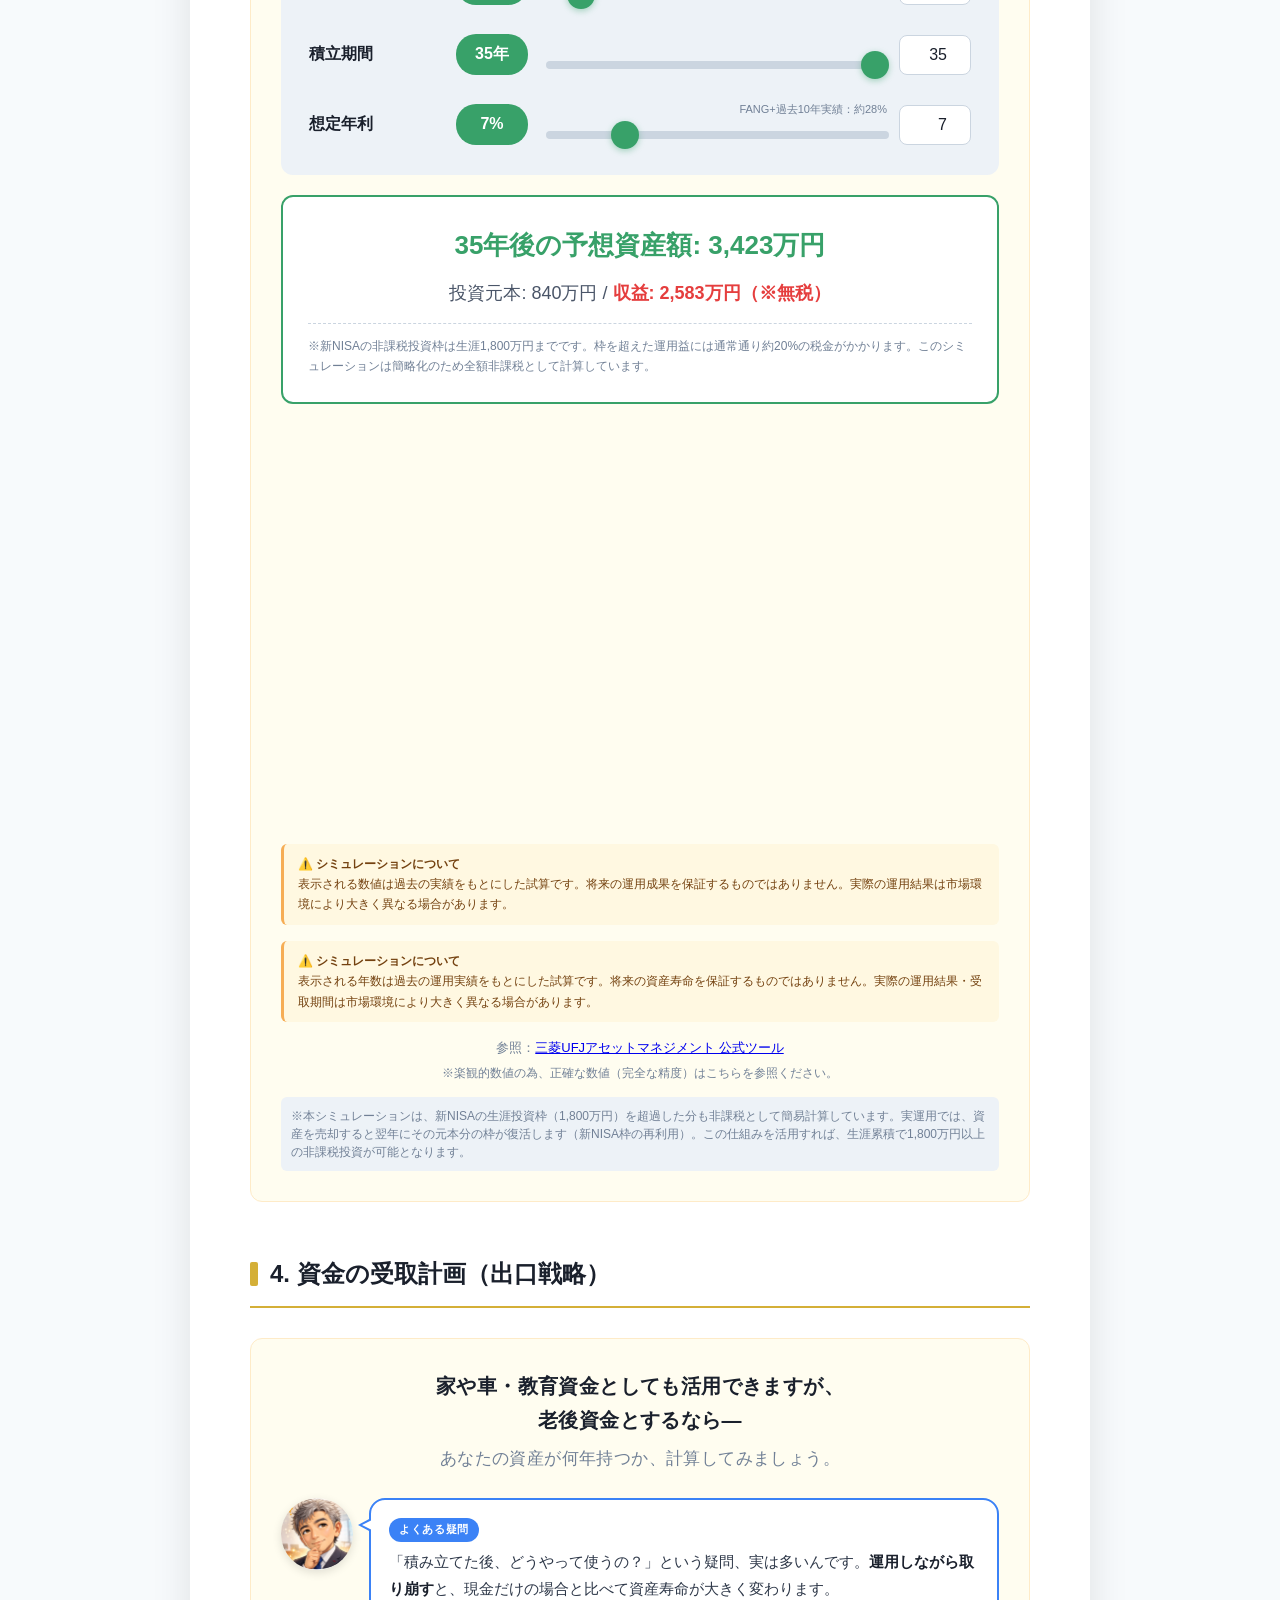
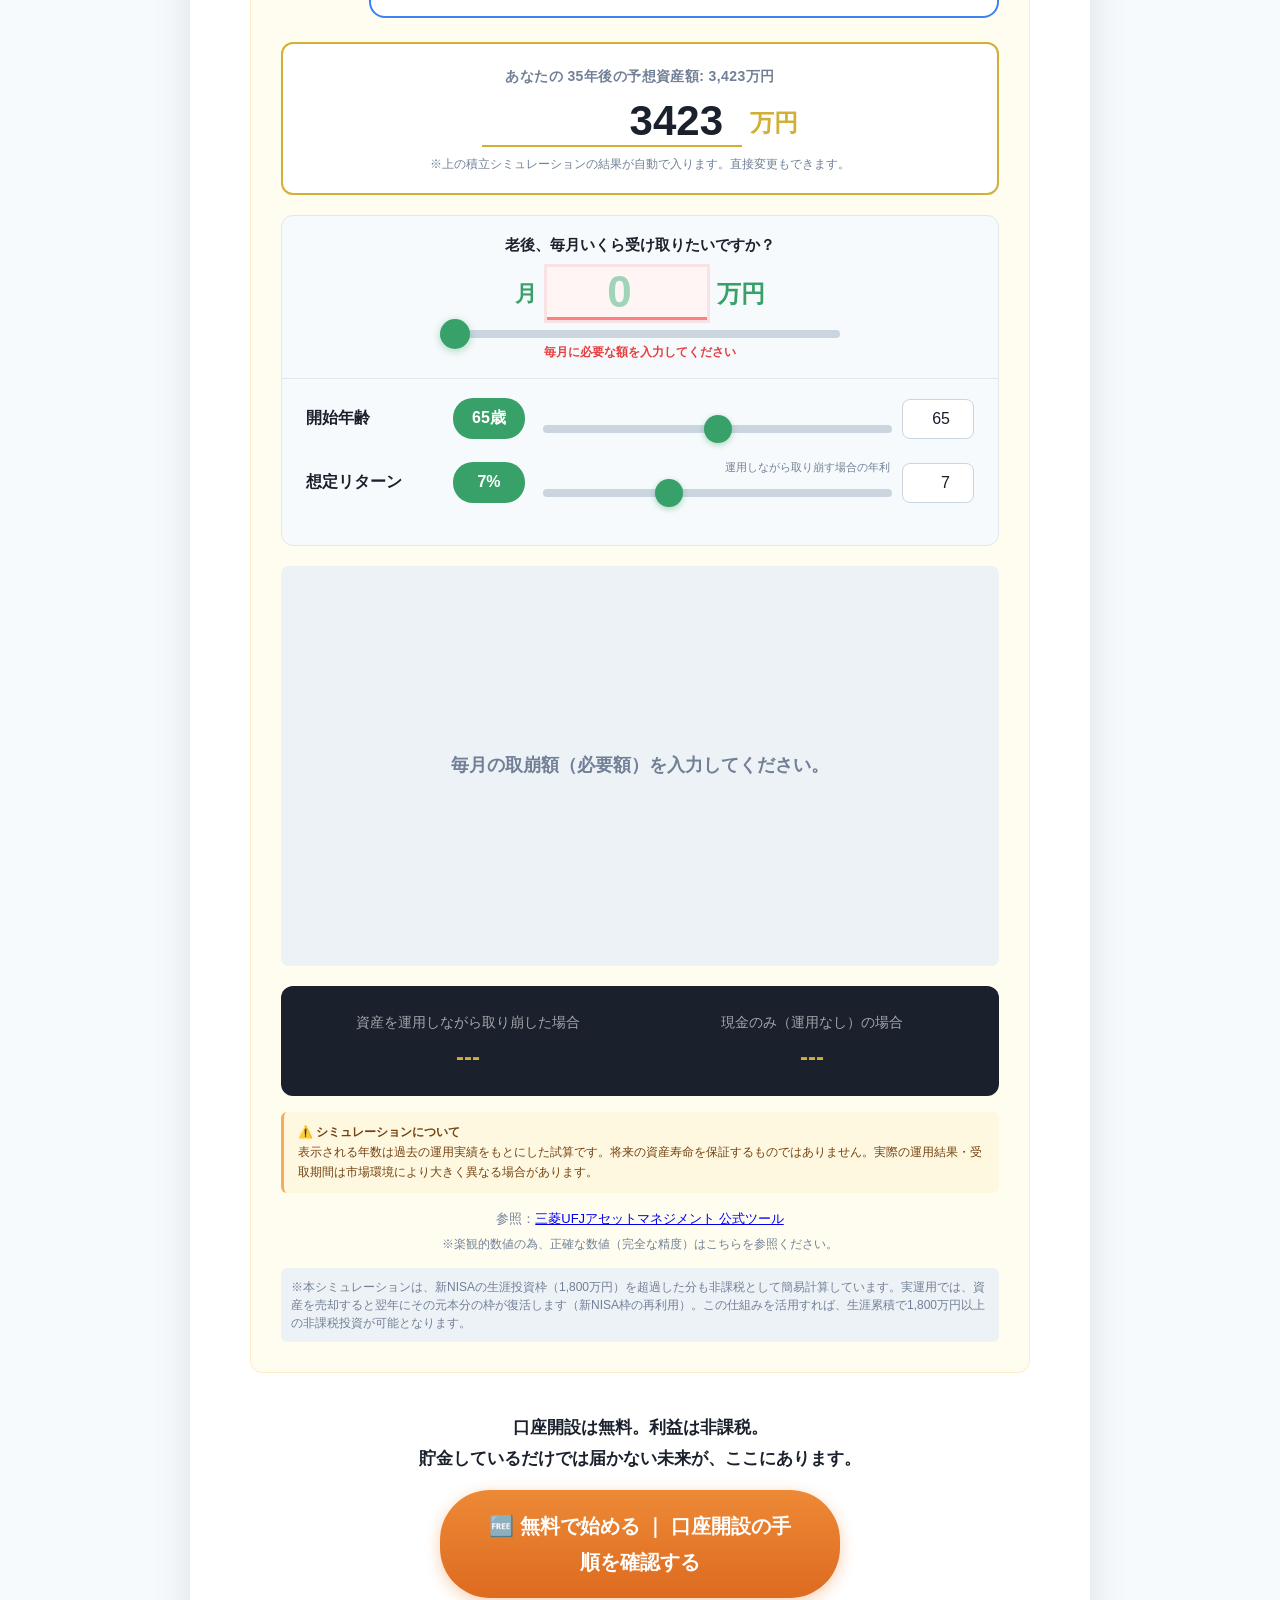
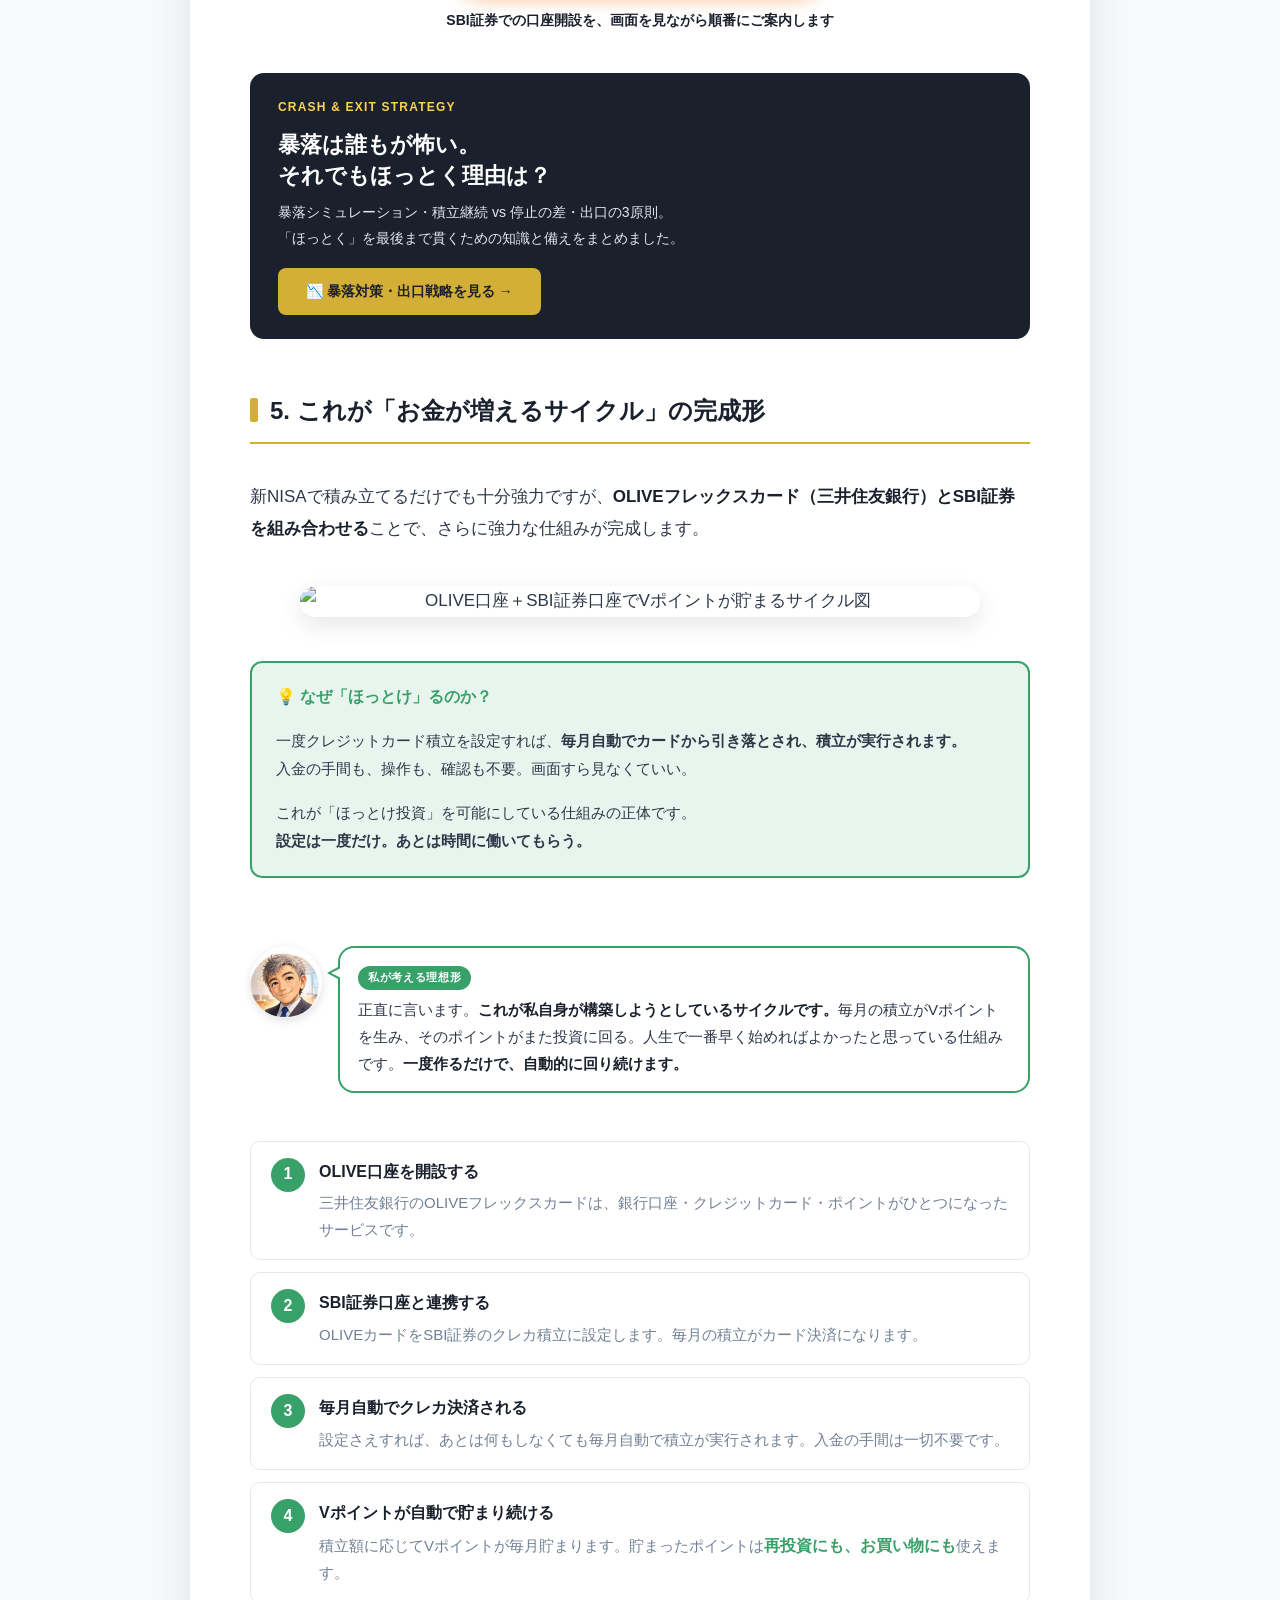
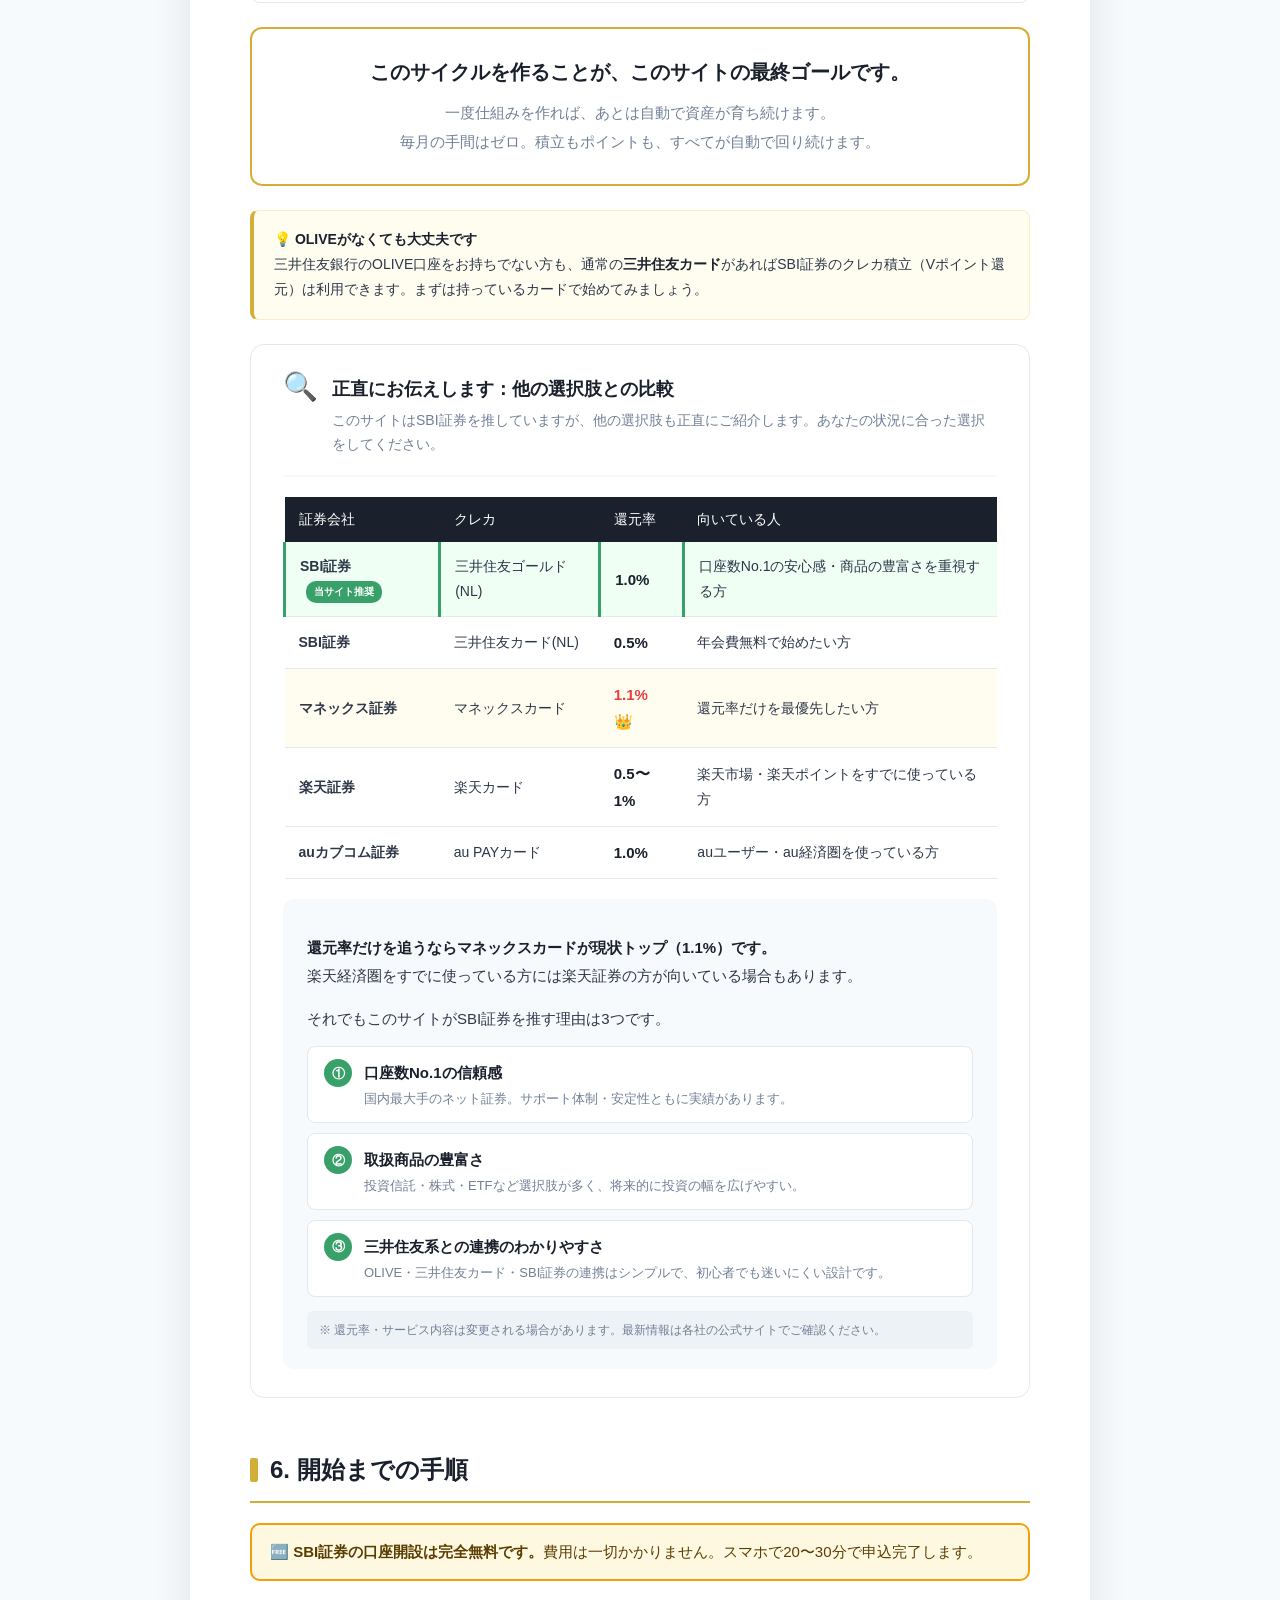
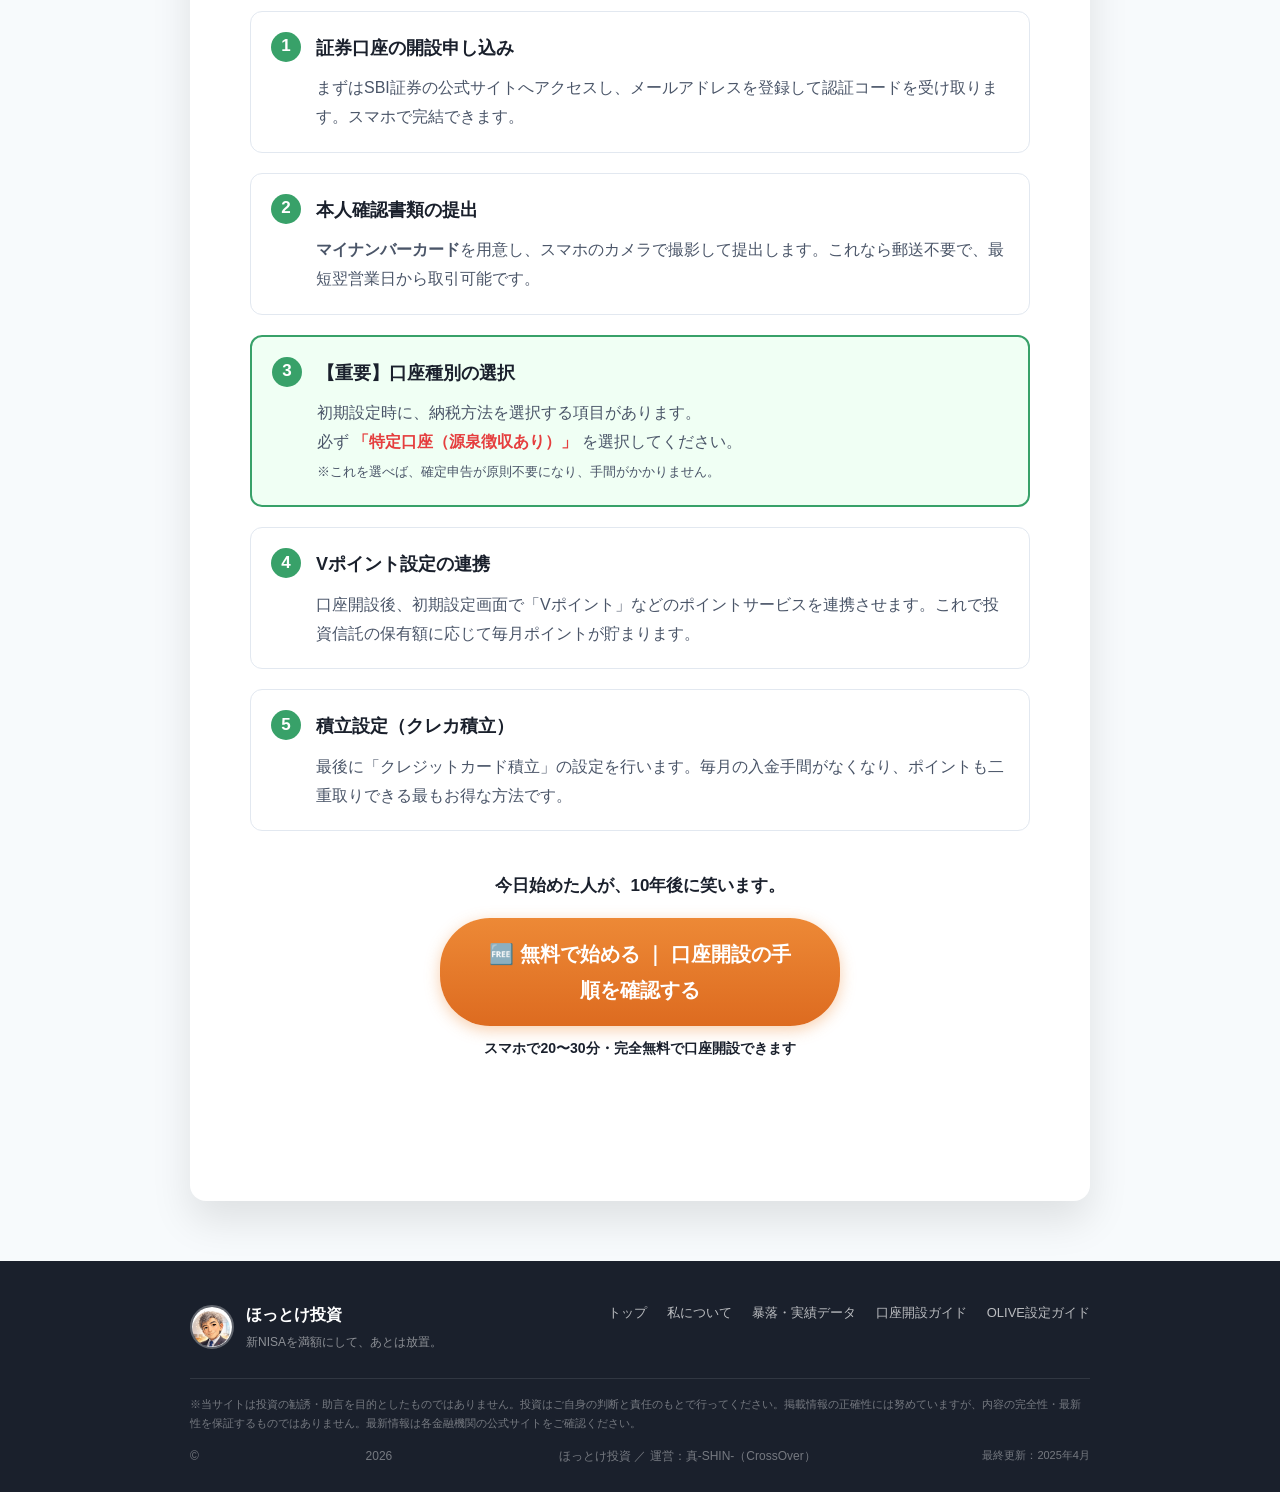
==== commit 79eb7699: "Add files via upload" ====
--- a/index.html
+++ b/index.html
@@ -5,16 +5,16 @@
   <meta name="viewport" content="width=device-width, initial-scale=1.0">
 
   <!-- ── SEO ── -->
-  <title>新NISA完全ガイド｜SBI証券×OLIVEで資産形成を始める方法【50・60代向け】</title>
-  <meta name="description" content="新NISAをSBI証券で始める完全ガイド。非課税の仕組み・積立シミュレーション・OLIVE×Vポイントサイクルまでわかりやすく解説。投資未経験の50・60代を中心に、はじめて資産形成に取り組む方へ向けて書いています。">
+  <title>初心者のための新NISA完全ガイド｜ほっとけ投資でSBI証券から始める</title>
+  <meta name="description" content="投資が初めての方でも迷わず始められる新NISA完全ガイド。非課税の仕組み・積立シミュレーション・OLIVE×Vポイントサイクルをわかりやすく解説。SBI証券で口座開設から積立設定まで順番にご案内します。">
   <meta name="keywords" content="新NISA,SBI証券,積立投資,OLIVE,Vポイント,投資初心者,50代,60代,ドルコスト平均法,インデックス投資">
   <meta name="author" content="新NISA資産形成ガイド">
   <link rel="canonical" href="https://crossover4029-web.github.io/nisa-site/">
 
   <!-- ── OGP（SNSシェア対応） ── -->
   <meta property="og:type"        content="website">
-  <meta property="og:title"       content="新NISA完全ガイド｜SBI証券×OLIVEで資産形成を始める方法">
-  <meta property="og:description" content="新NISAをSBI証券で始める完全ガイド。積立シミュレーション・OLIVE×Vポイントサイクルまでわかりやすく解説。50〜60代の投資初心者向け。">
+  <meta property="og:title"       content="初心者のための新NISA完全ガイド｜ほっとけ投資でSBI証券から始める">
+  <meta property="og:description" content="投資が初めての方でも迷わず始められる新NISA完全ガイド。積立シミュレーション・OLIVE×Vポイントサイクルをわかりやすく解説。">
   <meta property="og:url"         content="https://crossover4029-web.github.io/nisa-site/">
   <meta property="og:image"       content="https://crossover4029-web.github.io/nisa-site/img/nisa-1800man-taxfree-vs-tax-account.png">
   <meta property="og:site_name"   content="新NISA資産形成ガイド">
@@ -22,8 +22,8 @@
 
   <!-- ── Twitter Card ── -->
   <meta name="twitter:card"        content="summary_large_image">
-  <meta name="twitter:title"       content="新NISA完全ガイド｜SBI証券×OLIVEで資産形成を始める方法">
-  <meta name="twitter:description" content="新NISAをSBI証券で始める完全ガイド。積立シミュレーション・OLIVE×Vポイントサイクルまでわかりやすく解説。">
+  <meta name="twitter:title"       content="初心者のための新NISA完全ガイド｜ほっとけ投資でSBI証券から始める">
+  <meta name="twitter:description" content="投資が初めての方でも迷わず始められる新NISA完全ガイド。SBI証券で口座開設から積立設定まで順番にご案内。">
   <meta name="twitter:image"       content="https://crossover4029-web.github.io/nisa-site/img/nisa-1800man-taxfree-vs-tax-account.png">
 
   <!-- ── LCP最適化：hero画像を最優先で先読み ── -->
@@ -323,13 +323,16 @@
               <div class="nisa-limit-note">※新NISAの非課税投資枠は生涯1,800万円までです。枠を超えた運用益には通常通り約20%の税金がかかります。このシミュレーションは簡略化のため全額非課税として計算しています。</div>
           </div>
           <div class="chart-container"><canvas id="accumulationChart"></canvas></div>
-
           <!-- 免責注記：グラフ直下・見える位置 -->
           <div style="background:#fff8e1; border-left:3px solid #f6ad55; border-radius:6px; padding:10px 14px; margin-top:16px; font-size:12px; color:#744210; line-height:1.7;">
               ⚠️ <strong>シミュレーションについて</strong><br>
               表示される数値は過去の実績をもとにした試算です。将来の運用成果を保証するものではありません。実際の運用結果は市場環境により大きく異なる場合があります。
           </div>
-
+          <!-- 免責注記：結果直下・見える位置 -->
+          <div style="background:#fff8e1; border-left:3px solid #f6ad55; border-radius:6px; padding:10px 14px; margin-top:16px; font-size:12px; color:#744210; line-height:1.7;">
+              ⚠️ <strong>シミュレーションについて</strong><br>
+              表示される年数は過去の運用実績をもとにした試算です。将来の資産寿命を保証するものではありません。実際の運用結果・受取期間は市場環境により大きく異なる場合があります。
+          </div>
           <div style="font-size: 13px; color: var(--text-muted); text-align: center; margin-top:14px;">
               参照：<a href="https://www.am.mufg.jp/tool/tsumitate/" target="_blank">三菱UFJアセットマネジメント 公式ツール</a>
           </div>
@@ -422,13 +425,11 @@
                   <div id="lifeWithCash" class="summary-value">計算中...</div>
               </div>
           </div>
-
           <!-- 免責注記：結果直下・見える位置 -->
           <div style="background:#fff8e1; border-left:3px solid #f6ad55; border-radius:6px; padding:10px 14px; margin-top:16px; font-size:12px; color:#744210; line-height:1.7;">
               ⚠️ <strong>シミュレーションについて</strong><br>
               表示される年数は過去の運用実績をもとにした試算です。将来の資産寿命を保証するものではありません。実際の運用結果・受取期間は市場環境により大きく異なる場合があります。
           </div>
-
           <div style="font-size: 13px; color: var(--text-muted); text-align: center; margin-top:14px;">
               参照：<a href="https://www.am.mufg.jp/tool/tsumitate/" target="_blank">三菱UFJアセットマネジメント 公式ツール</a>
           </div>
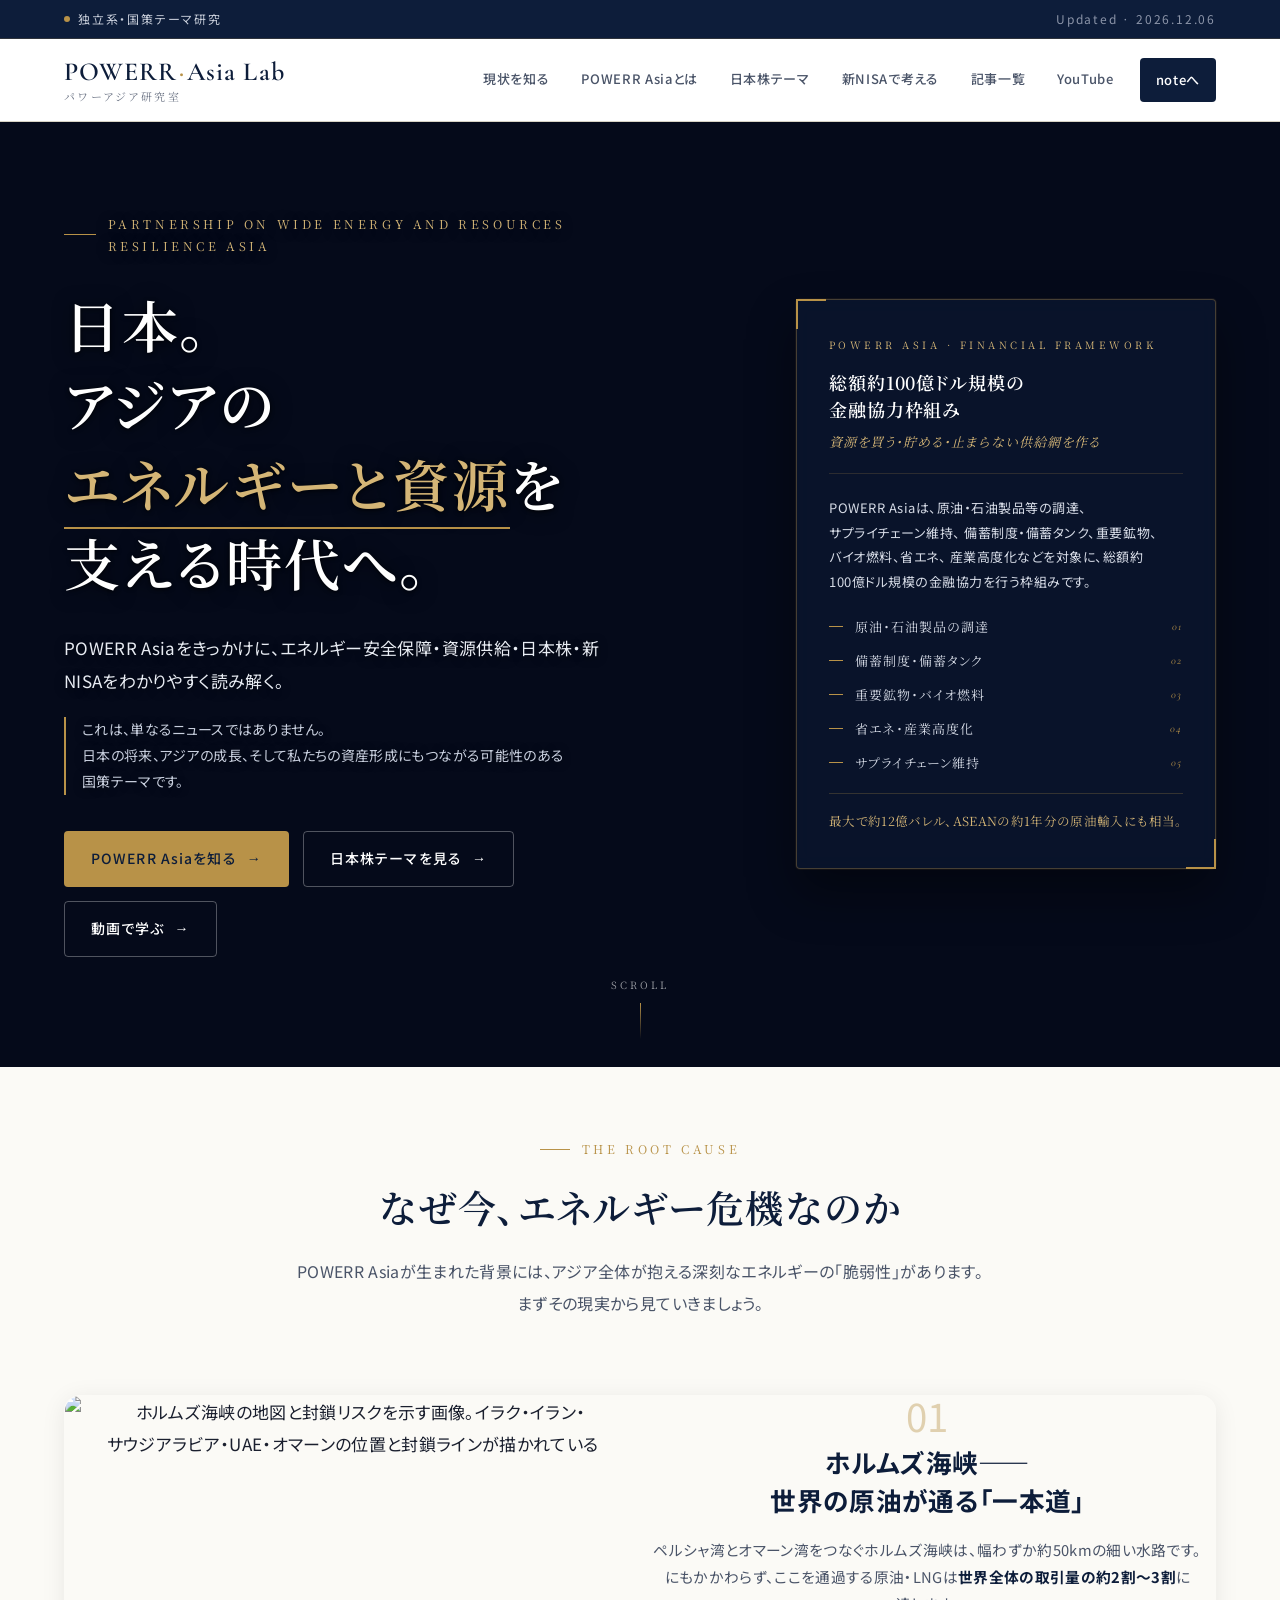
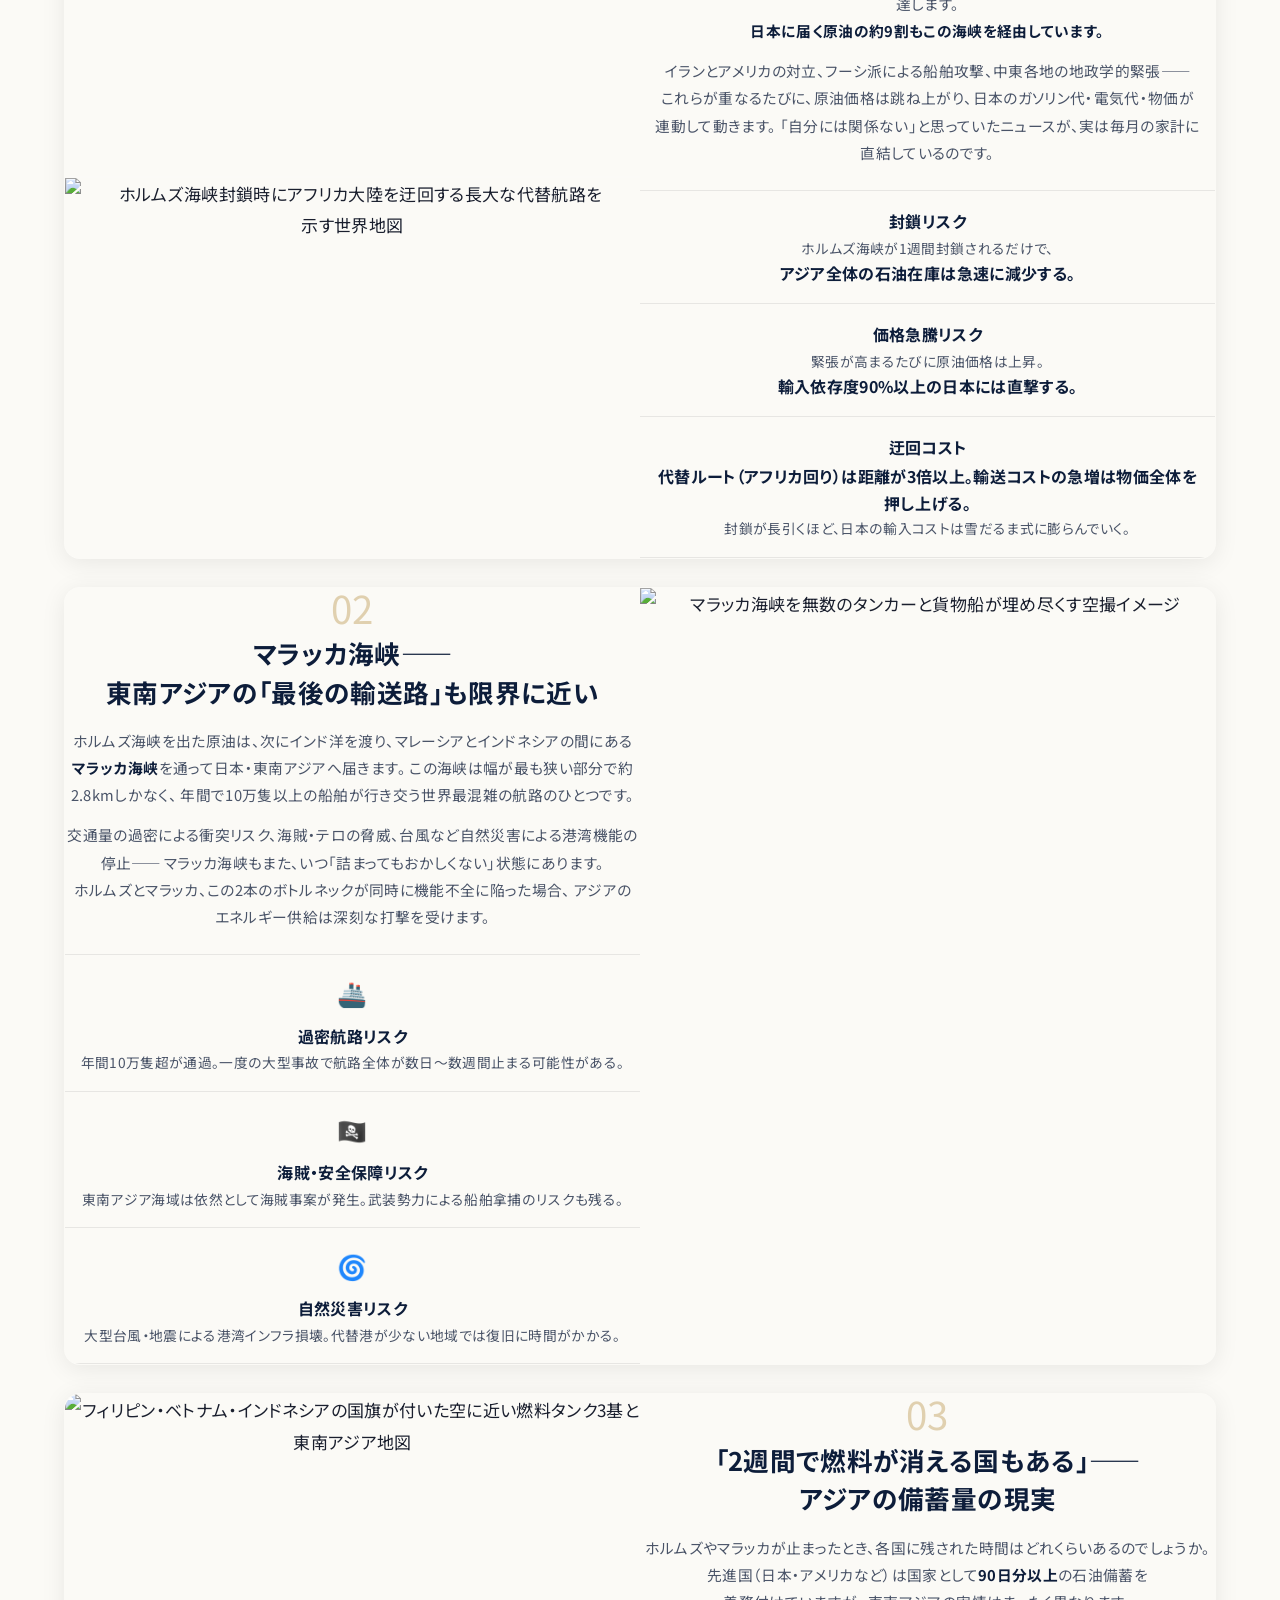
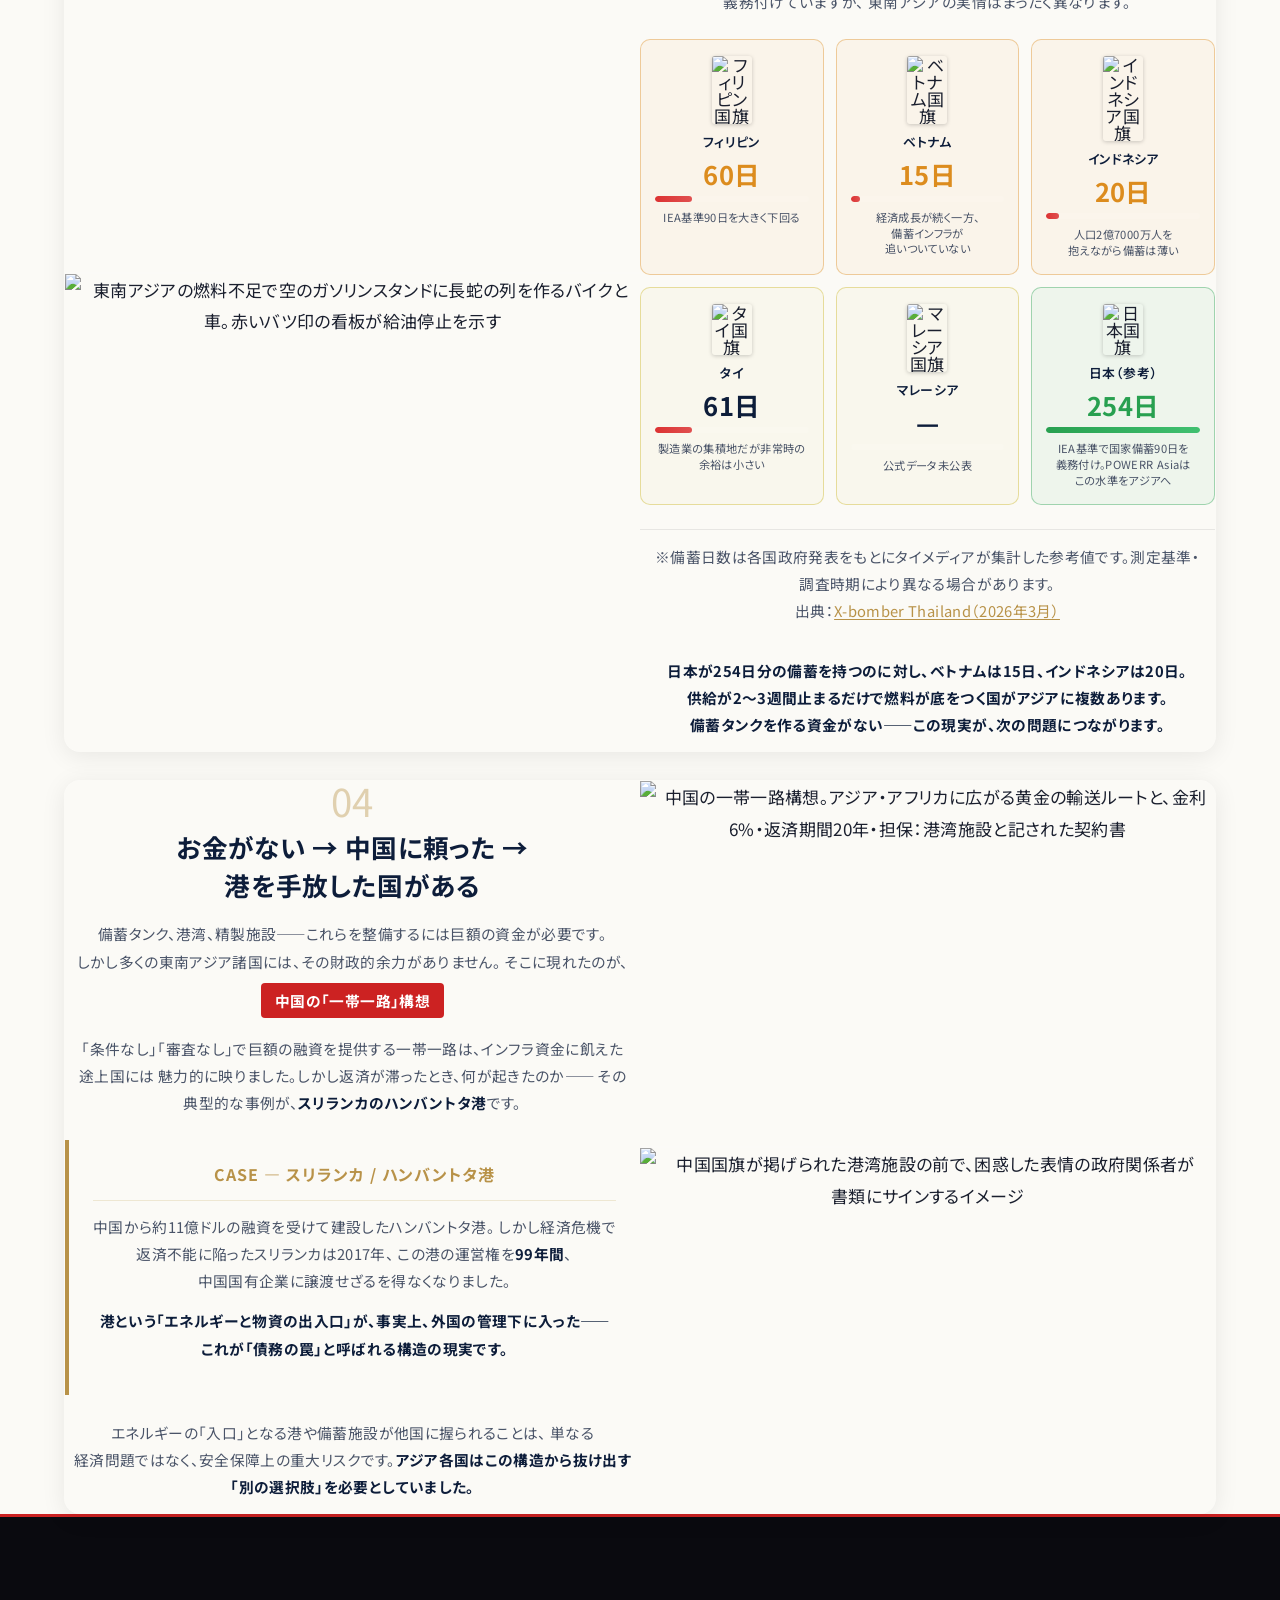
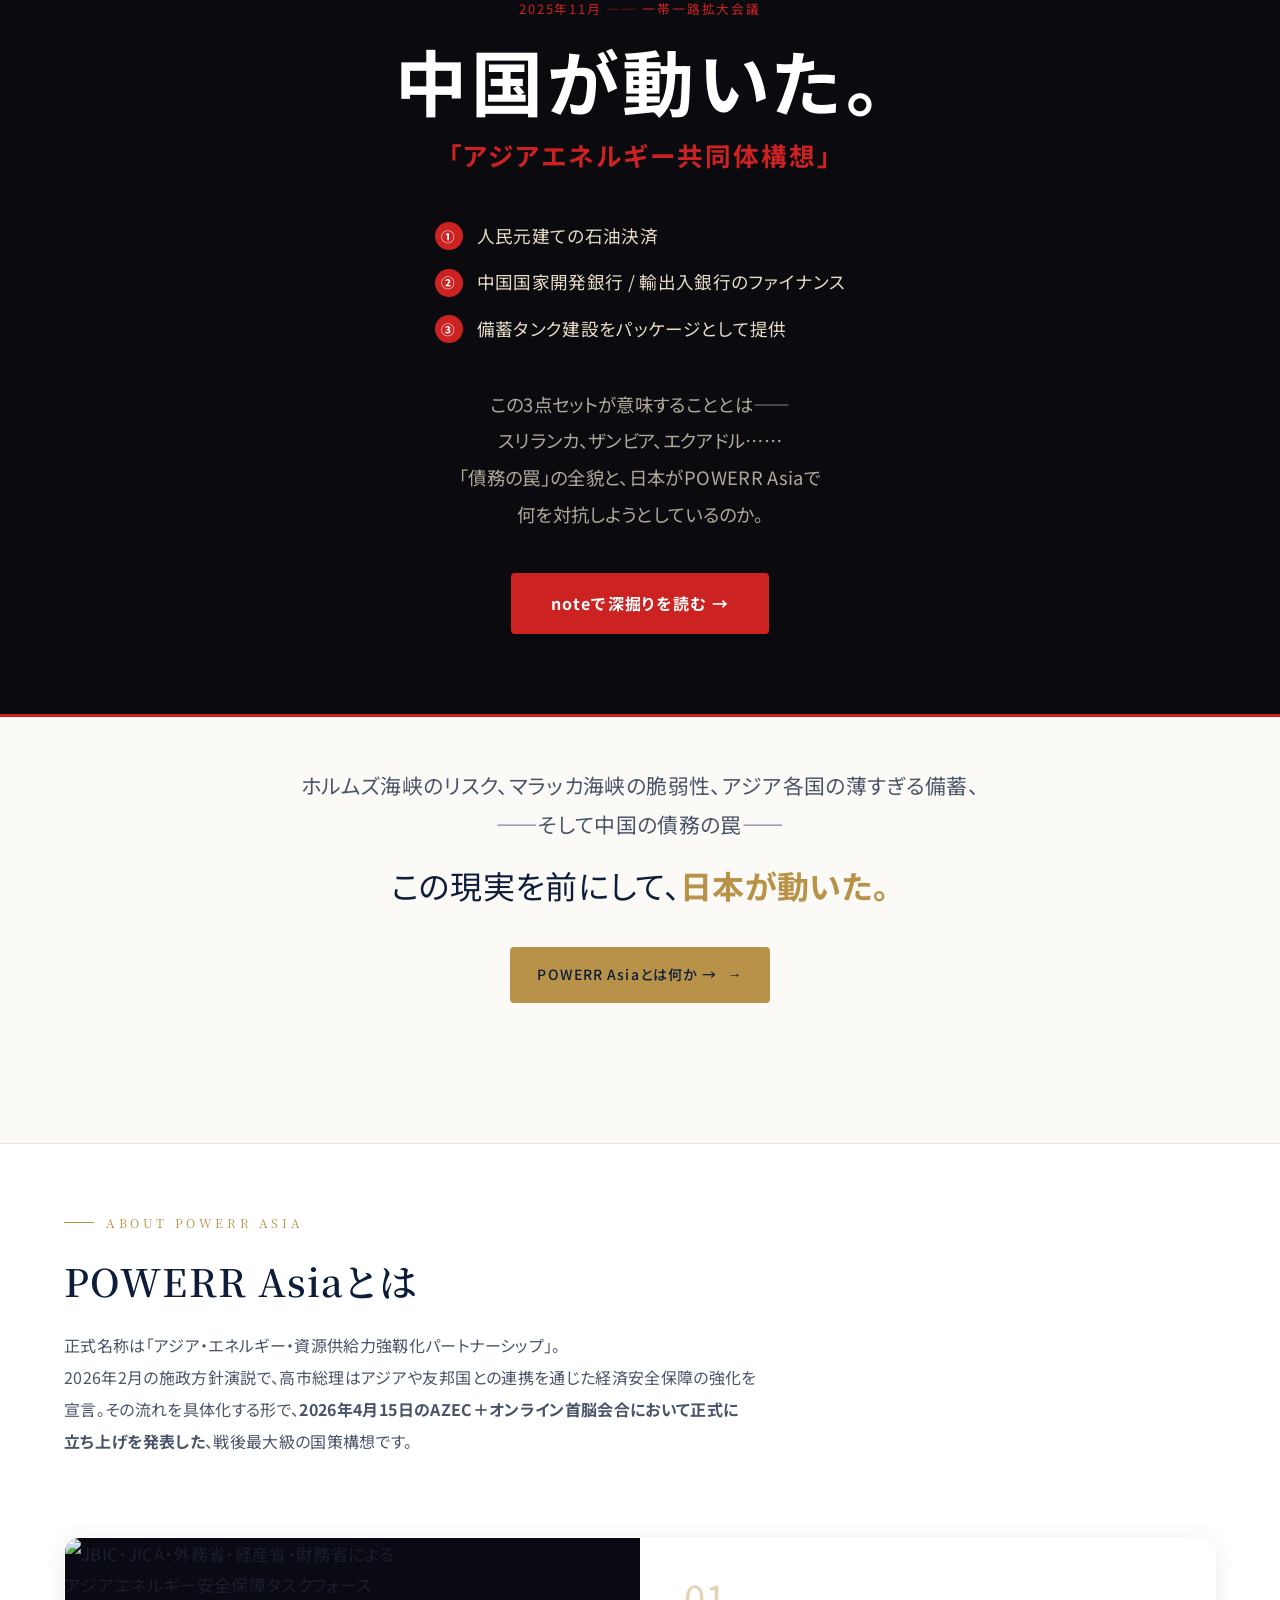
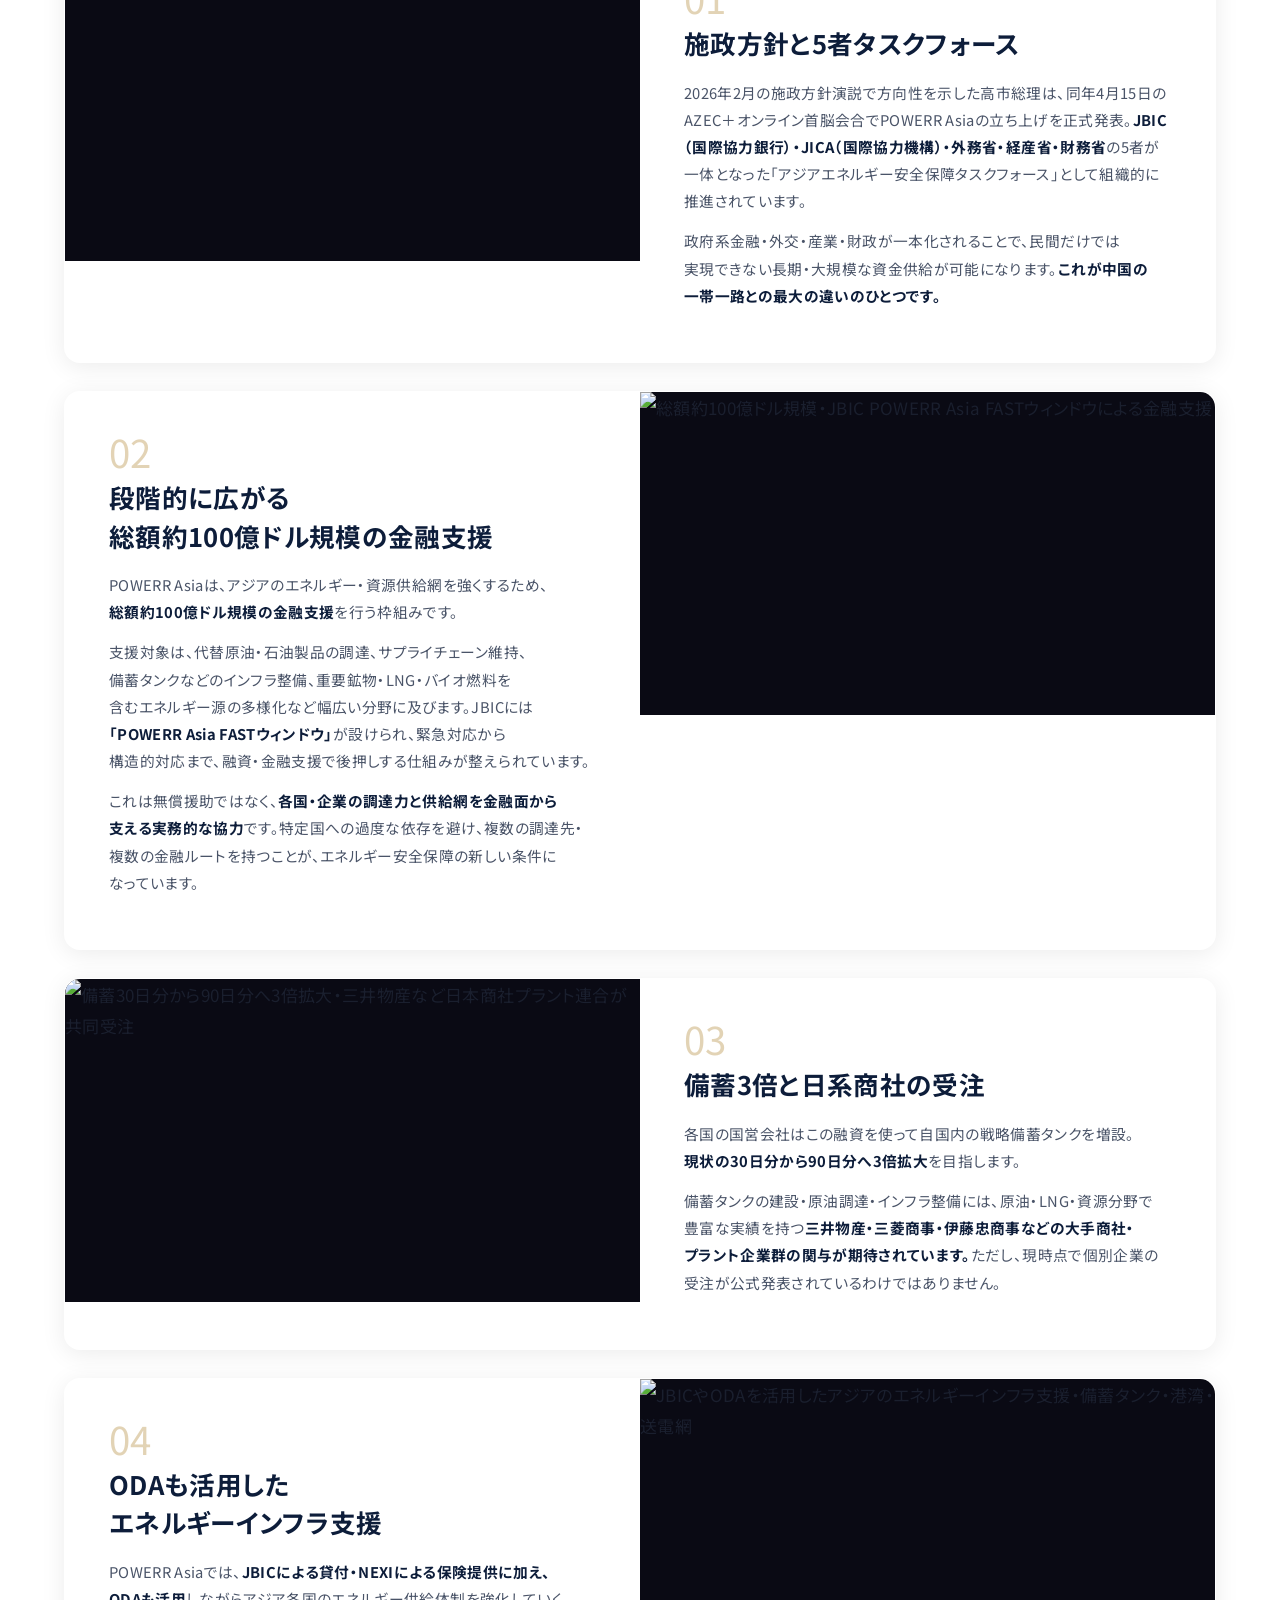
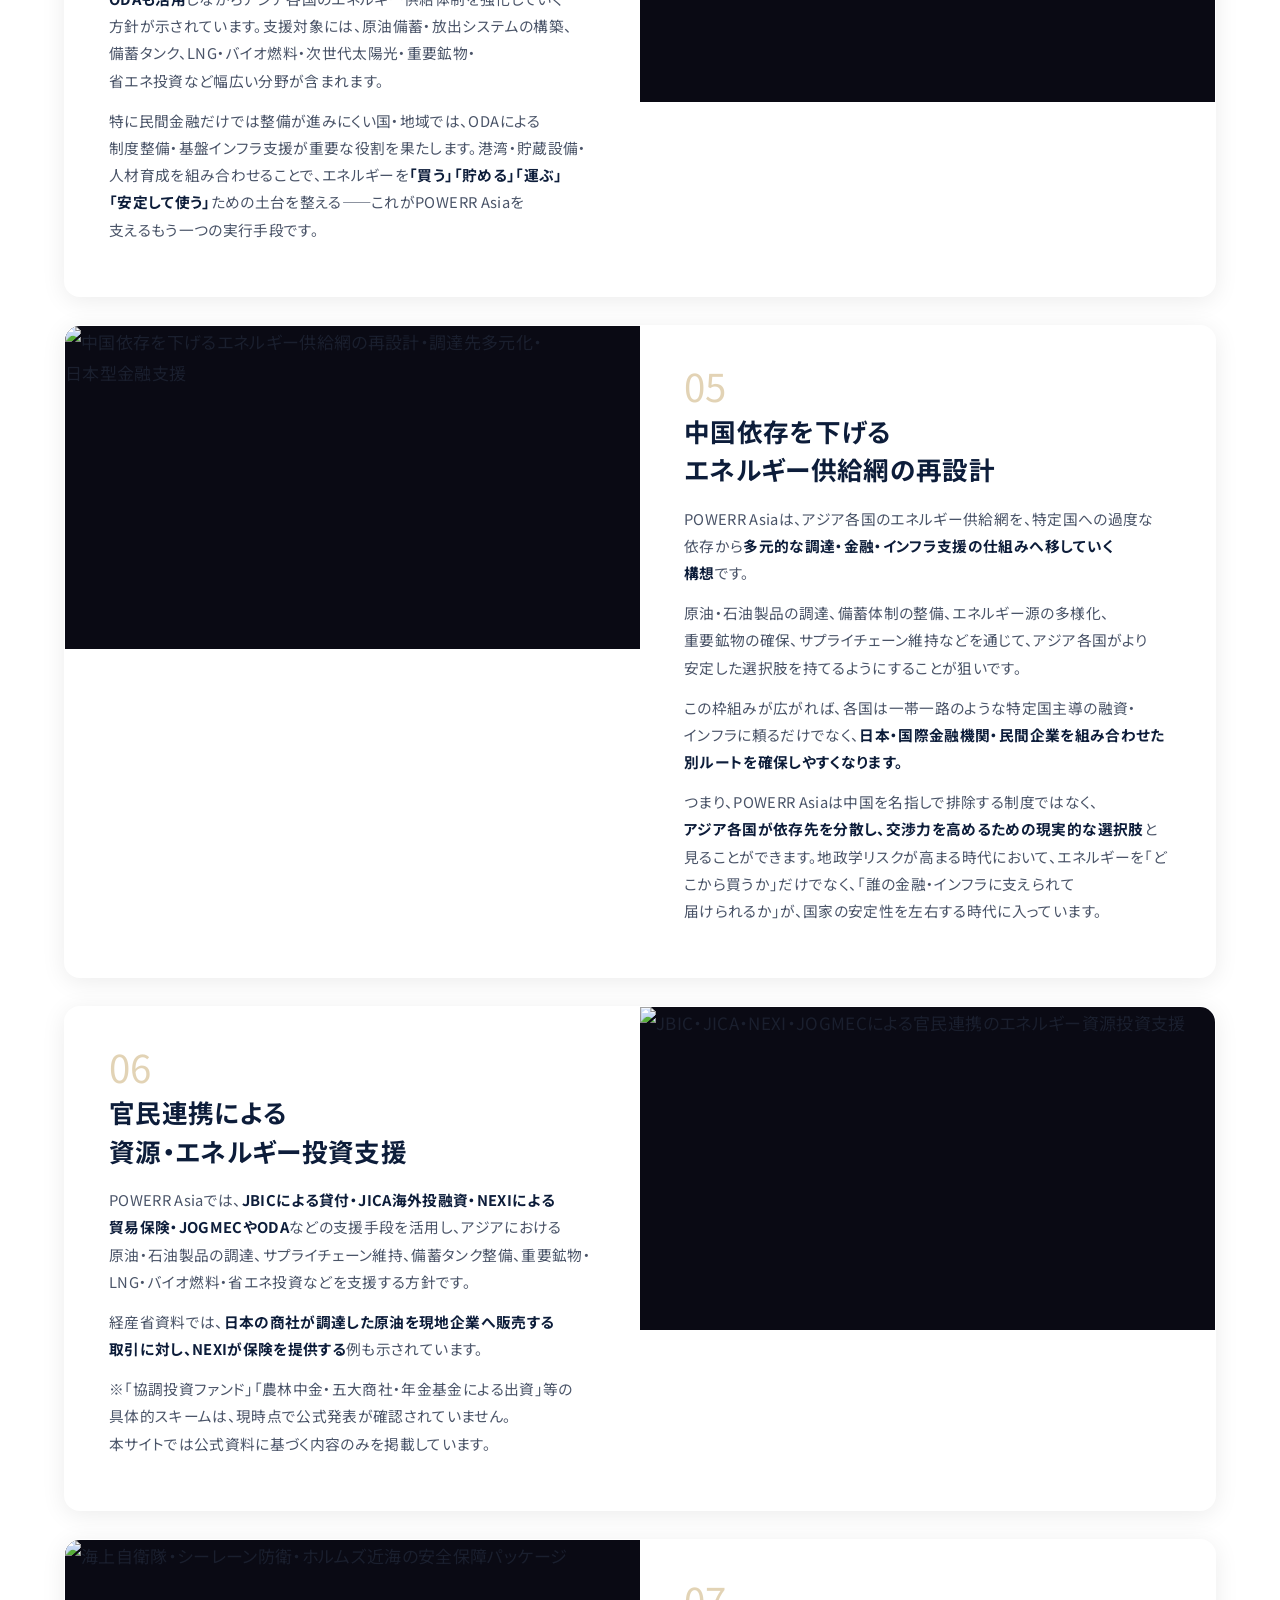
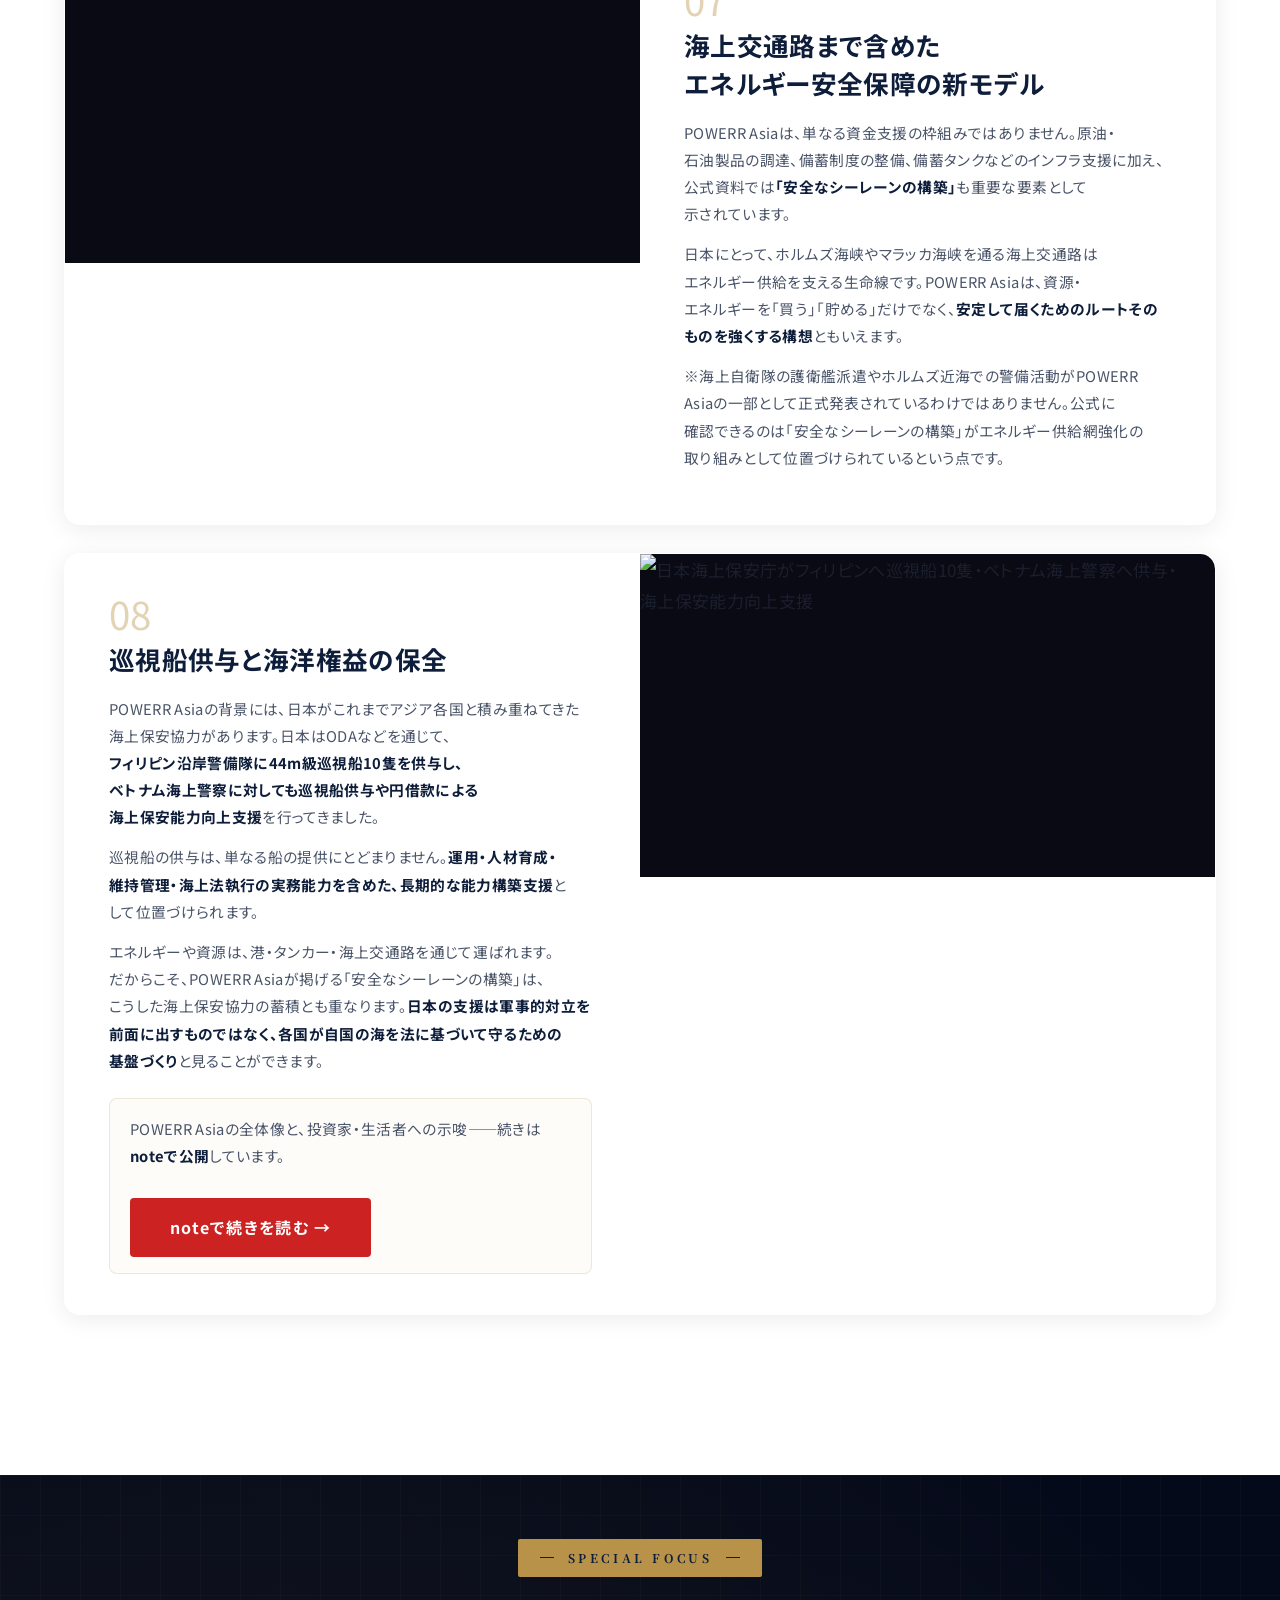
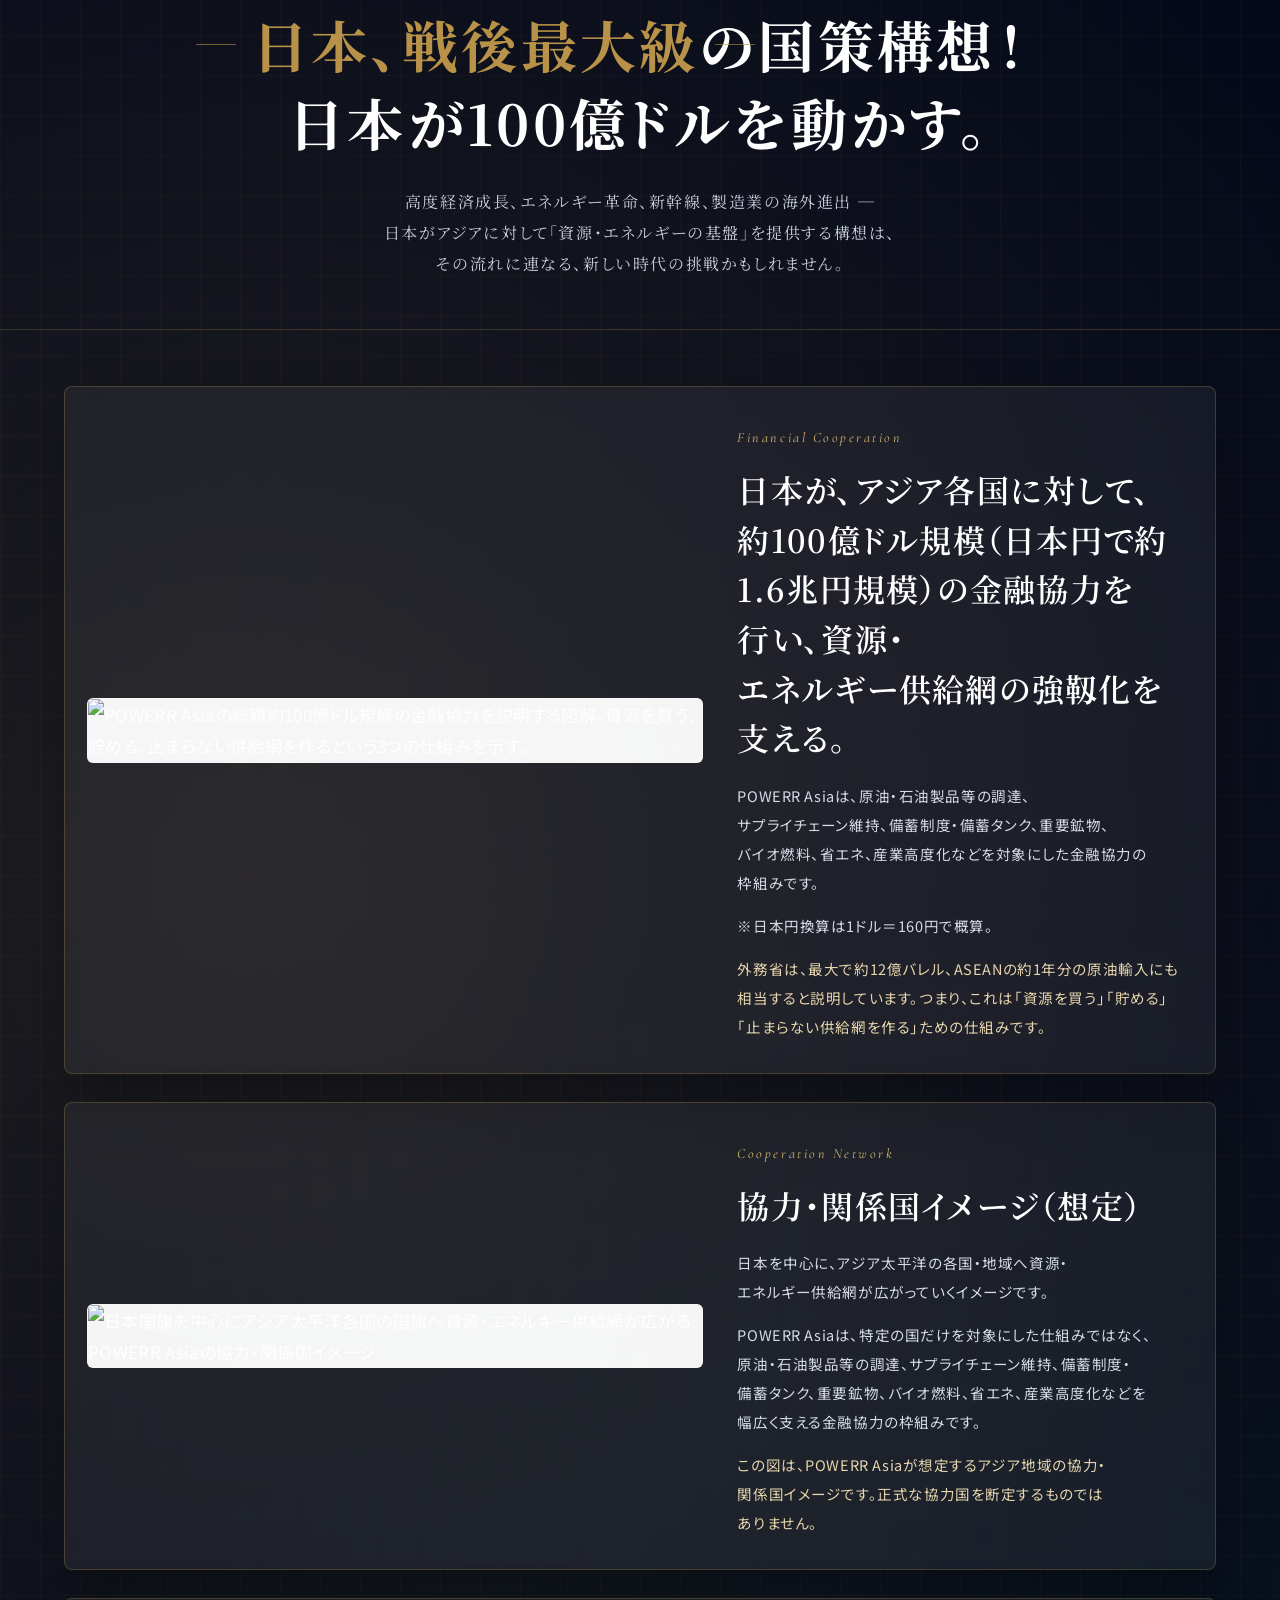
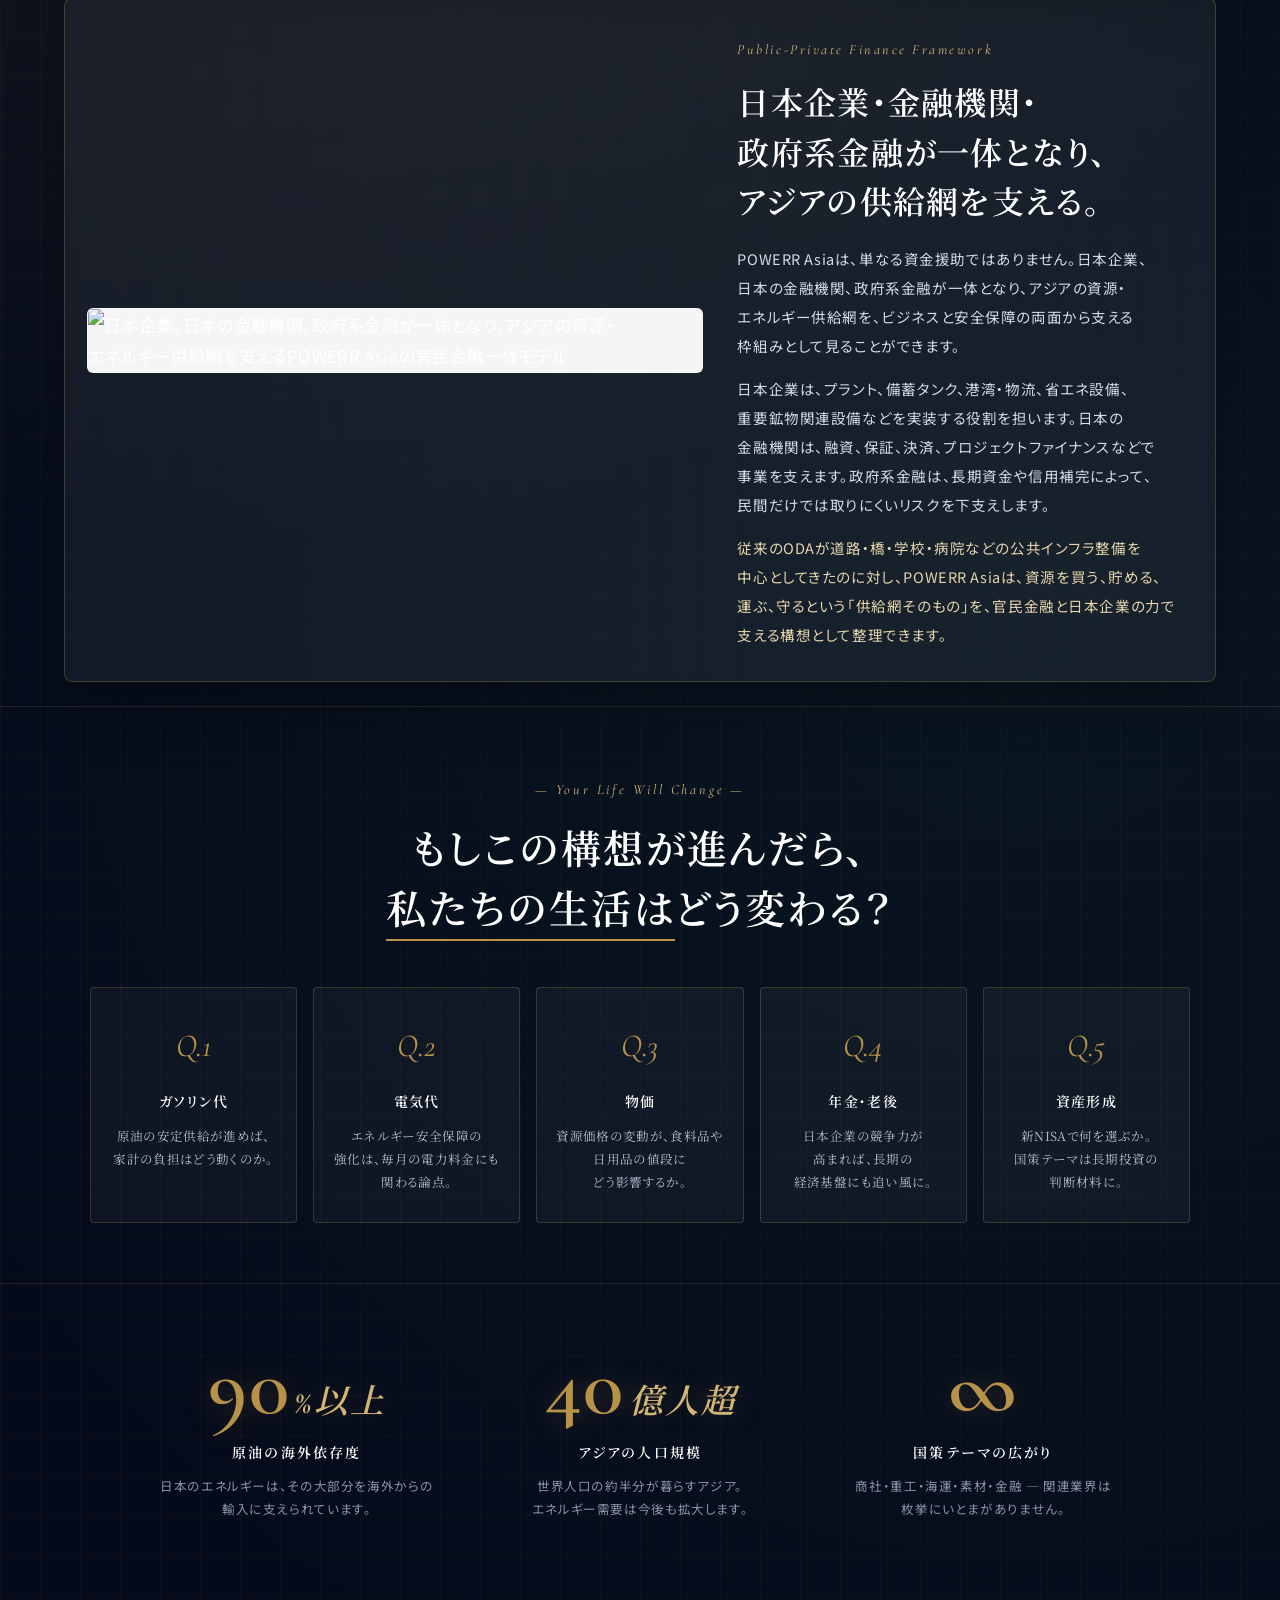
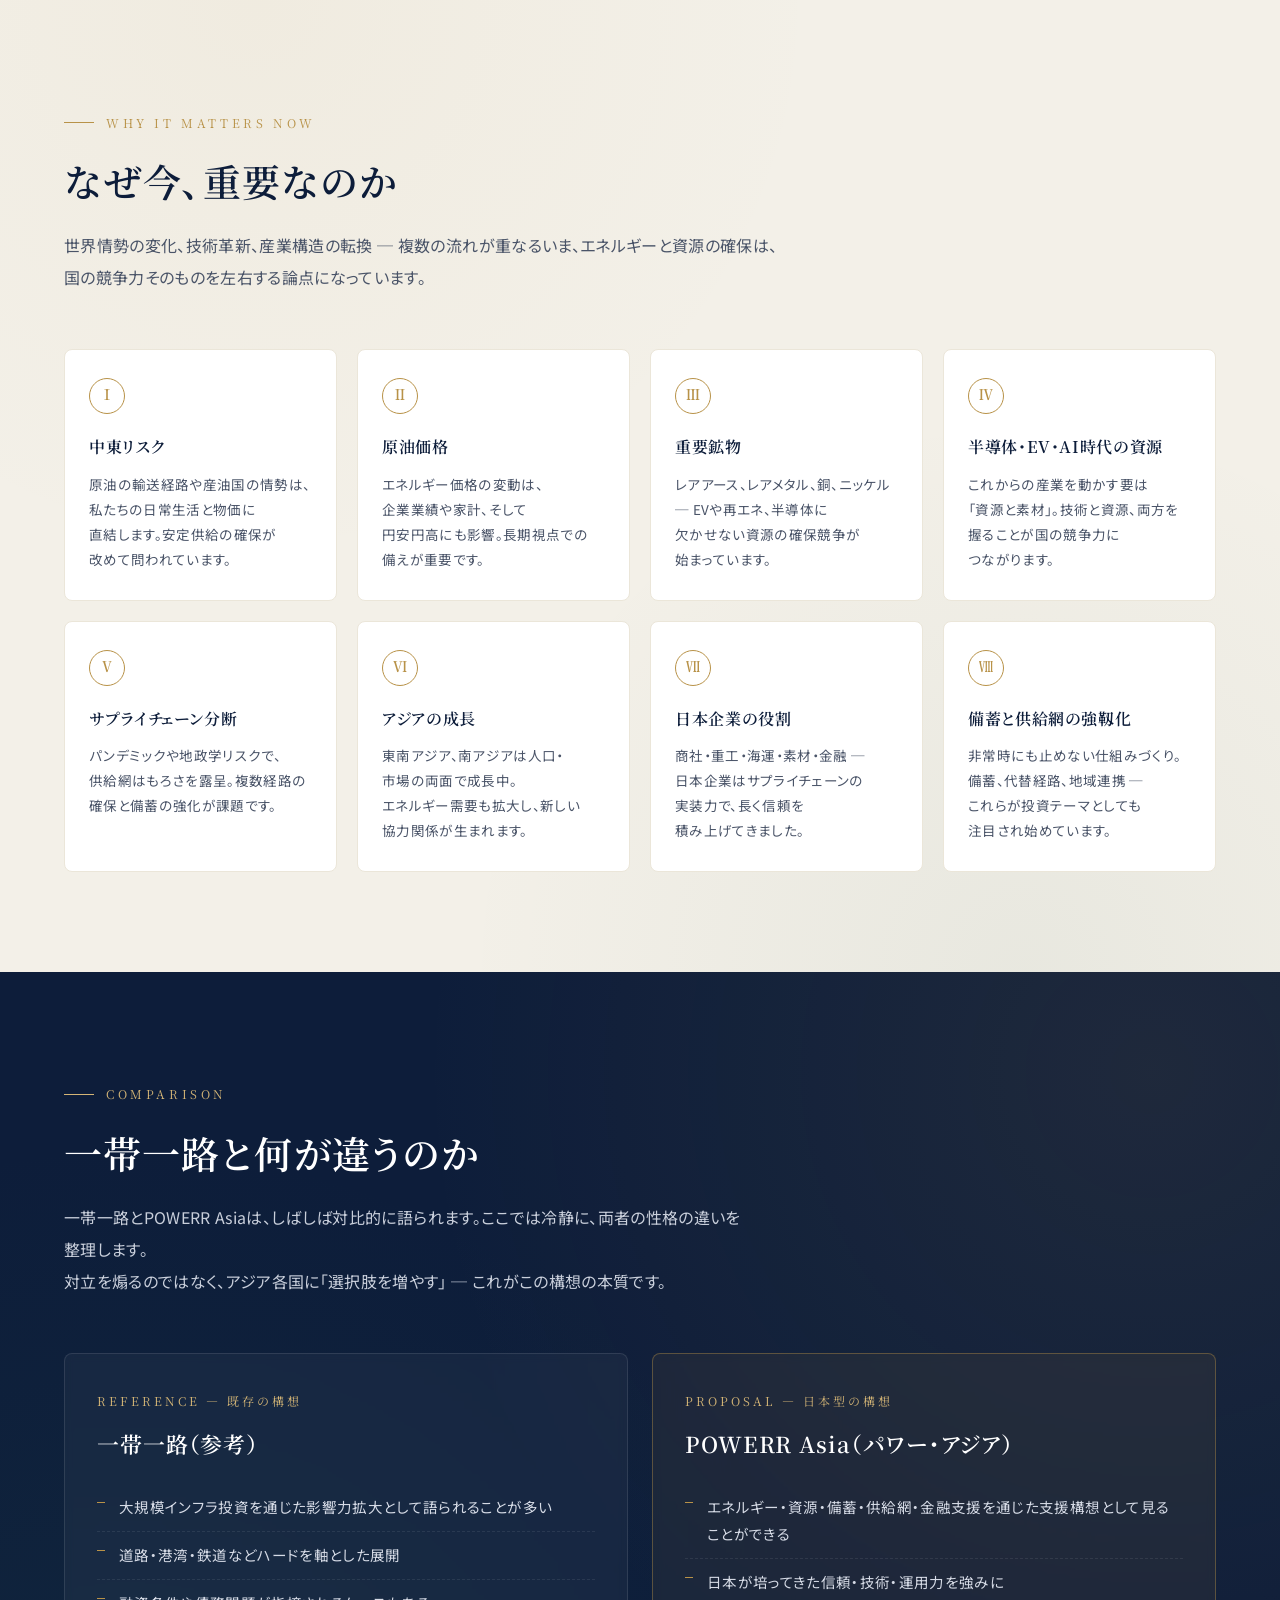
==== commit 8f9c856f: "Add files via upload" ====
--- a/index.html
+++ b/index.html
@@ -1,817 +1,1245 @@
 <!DOCTYPE html>
 <html lang="ja">
 <head>
-  <meta charset="UTF-8">
-  <meta name="viewport" content="width=device-width, initial-scale=1.0">
-
-  <!-- ── SEO ── -->
-  <title>初心者のための新NISA完全ガイド｜ほっとけ投資でSBI証券から始める</title>
-  <meta name="description" content="投資が初めての方でも迷わず始められる新NISA完全ガイド。非課税の仕組み・積立シミュレーション・OLIVE×Vポイントサイクルをわかりやすく解説。SBI証券で口座開設から積立設定まで順番にご案内します。">
-  <meta name="keywords" content="新NISA,SBI証券,積立投資,OLIVE,Vポイント,投資初心者,50代,60代,ドルコスト平均法,インデックス投資">
-  <meta name="author" content="新NISA資産形成ガイド">
-  <link rel="canonical" href="https://crossover4029-web.github.io/nisa-site/">
-
-  <!-- ── OGP（SNSシェア対応） ── -->
-  <meta property="og:type"        content="website">
-  <meta property="og:title"       content="初心者のための新NISA完全ガイド｜ほっとけ投資でSBI証券から始める">
-  <meta property="og:description" content="投資が初めての方でも迷わず始められる新NISA完全ガイド。積立シミュレーション・OLIVE×Vポイントサイクルをわかりやすく解説。">
-  <meta property="og:url"         content="https://crossover4029-web.github.io/nisa-site/">
-  <meta property="og:image"       content="https://crossover4029-web.github.io/nisa-site/img/nisa-1800man-taxfree-vs-tax-account.png">
-  <meta property="og:site_name"   content="新NISA資産形成ガイド">
-  <meta property="og:locale"      content="ja_JP">
-
-  <!-- ── Twitter Card ── -->
-  <meta name="twitter:card"        content="summary_large_image">
-  <meta name="twitter:title"       content="初心者のための新NISA完全ガイド｜ほっとけ投資でSBI証券から始める">
-  <meta name="twitter:description" content="投資が初めての方でも迷わず始められる新NISA完全ガイド。SBI証券で口座開設から積立設定まで順番にご案内。">
-  <meta name="twitter:image"       content="https://crossover4029-web.github.io/nisa-site/img/nisa-1800man-taxfree-vs-tax-account.png">
-
-  <!-- ── LCP最適化：hero画像を最優先で先読み ── -->
-  <link rel="preload" as="image" href="img/main_visual.jpg">
-  <link rel="stylesheet" href="css/style.css">
-  <!-- deferにより描画をブロックせず、DOMContentLoaded後に実行 -->
-  <script src="https://cdn.jsdelivr.net/npm/chart.js" defer></script>
-  <script src="js/script.js" defer></script>
-  <style>
-    .hottoke-note {
-      display: inline-block;
-      background: rgba(56, 161, 105, 0.12);
-      color: #276749;
-      font-size: 11px;
-      font-weight: 700;
-      padding: 2px 10px;
-      border-radius: 20px;
-      border: 1px solid rgba(56, 161, 105, 0.4);
-      margin-left: 6px;
-      vertical-align: middle;
-      white-space: nowrap;
-    }
-  </style>
+<meta charset="UTF-8">
+<meta name="viewport" content="width=device-width, initial-scale=1.0">
+<title>POWERR Asiaとは？日本がアジアのエネルギーと資源を支える新構想 | POWERR Asia Lab</title>
+<meta name="description" content="POWERR Asia（パワー・アジア)を初心者向けに解説。日本のエネルギー安全保障、資源供給、サプライチェーン、日本株、新NISAとの関係をわかりやすく読み解きます。">
+<meta name="keywords" content="POWERR Asia,パワーアジア,パワーアジア研究室,アジア エネルギー 資源,日本株 国策テーマ,新NISA 日本株,重要鉱物,サプライチェーン,エネルギー安全保障,一帯一路 違い,国策投資,日本株 長期投資">
+<meta property="og:title" content="POWERR Asiaとは？日本がアジアのエネルギーと資源を支える新構想">
+<meta property="og:description" content="POWERR Asia（パワー・アジア)を初心者向けに解説。エネルギー安全保障・資源供給・日本株・新NISAをわかりやすく読み解く情報サイト。">
+<meta property="og:type" content="website">
+<meta property="og:site_name" content="POWERR Asia Lab">
+<link rel="preconnect" href="https://fonts.googleapis.com">
+<link rel="preconnect" href="https://fonts.gstatic.com" crossorigin>
+<link href="https://fonts.googleapis.com/css2?family=Noto+Serif+JP:wght@400;500;600;700&family=Noto+Sans+JP:wght@300;400;500;700&family=Cormorant+Garamond:ital,wght@0,500;0,600;1,500&display=swap" rel="stylesheet">
+
+<meta http-equiv="X-UA-Compatible" content="IE=edge">
+<link rel="stylesheet" href="css/style.css">
+
 </head>
 <body>
 
-  <div class="hero-section">
-      <img src="img/main_visual.jpg" alt="Hero Image" class="hero-image"
-           fetchpriority="high" decoding="sync">
-      <div class="hero-overlay"></div>
-  </div>
-
-  <div class="container">
-      <h1>
-        <span>Strategy for Asset Building</span>
-        新NISAを活用した資産形成の指針
-        <em class="h1-sub" style="font-size: clamp(1.3rem, 3vw, 1.7rem);">「ほっとけ投資」で、10年後の自分を変える。</em>
-      </h1>
-
-      <!-- ⑥ ページ内目次 -->
-      <nav class="page-toc">
-        <div class="page-toc-title">📋 On This Page</div>
-        <ul class="page-toc-list">
-          <li><a href="#section1">1. 新NISAをやるべき理由：非課税の利点</a></li>
-          <li><a href="#section2">2. 迷ったらこれ一択。王道のインデックス投資</a></li>
-          <li><a href="#simulation">3. 積立シミュレーション：あなたの未来を描く</a></li>
-          <li><a href="#section5">4. 資金の受取計画（出口戦略）</a></li>
-          <li><a href="#section6">5. これが「お金が増えるサイクル」の完成形</a></li>
-          <li><a href="#section7">6. 開始までの手順</a></li>
+<!-- ============================================
+     UTILITY BAR
+     ============================================ -->
+<div class="utility-bar">
+  <div class="container">
+    <span class="utility-tag">独立系・国策テーマ研究</span>
+    <span class="utility-date" id="today">— UPDATED —</span>
+  </div>
+</div>
+
+<!-- ============================================
+     HEADER
+     ============================================ -->
+<header class="site-header">
+  <div class="container">
+    <div class="header-inner">
+    <a href="#top" class="brand">
+      <span class="brand-mark">POWERR<span class="dot">·</span>Asia Lab</span>
+      <span class="brand-sub">パワーアジア研究室</span>
+    </a>
+
+    <nav class="nav" id="mainNav">
+      <a href="#crisis">現状を知る</a>
+      <a href="#about">POWERR Asiaとは</a>
+      <a href="#stocks">日本株テーマ</a>
+      <a href="#nisa">新NISAで考える</a>
+      <a href="#articles">記事一覧</a>
+      <a href="#youtube">YouTube</a>
+      <!-- AFFILIATE/EXT LINK PLACEHOLDER: noteのプロフィールURLに置き換え -->
+      <a href="#note" class="cta">noteへ</a>
+    </nav>
+
+    <button class="menu-toggle" id="menuToggle" aria-label="メニュー" aria-expanded="false">
+      <span></span>
+    </button>
+    </div>
+  </div>
+</header>
+
+<!-- ============================================
+     HERO — 画像背景版
+     ============================================ -->
+<section class="hero" id="top">
+  <!-- HERO IMAGE PLACEHOLDER: images/hero.png を差し替えると画像が変わります -->
+  <div class="hero-bg" style="background-image:url('images/hero.png');" aria-hidden="true"></div>
+
+  <div class="container">
+    <div class="hero-text">
+      <span class="hero-eyebrow">Partnership on Wide Energy and Resources Resilience Asia</span>
+      <h1>日本。<br>アジアの<br><span class="accent">エネルギーと資源</span>を支える時代へ。</h1>
+      <p class="hero-sub">
+        POWERR Asiaをきっかけに、エネルギー安全保障・資源供給・日本株・新NISAをわかりやすく読み解く。
+      </p>
+      <p class="hero-note">
+        これは、単なるニュースではありません。<br>
+        日本の将来、アジアの成長、そして私たちの資産形成にもつながる可能性のある国策テーマです。
+      </p>
+      <div class="hero-actions">
+        <a href="#about" class="btn btn-primary btn-arrow">POWERR Asiaを知る</a>
+        <a href="#stocks" class="btn btn-ghost btn-arrow">日本株テーマを見る</a>
+        <a href="#youtube" class="btn btn-ghost btn-arrow">動画で学ぶ</a>
+      </div>
+    </div>
+
+    <!-- 右側情報パネル -->
+    <aside class="hero-panel" aria-label="POWERR Asiaの金融協力">
+      <div class="hero-panel-label">POWERR Asia · Financial Framework</div>
+      <div class="hero-panel-title">
+        総額約100億ドル規模の<br>
+        金融協力枠組み
+      </div>
+      <div class="hero-panel-subtitle">
+        資源を買う・貯める・止まらない供給網を作る
+      </div>
+
+      <p class="hero-panel-desc">
+        POWERR Asiaは、原油・石油製品等の調達、サプライチェーン維持、
+        備蓄制度・備蓄タンク、重要鉱物、バイオ燃料、省エネ、
+        産業高度化などを対象に、総額約100億ドル規模の金融協力を行う枠組みです。
+      </p>
+
+      <ul class="hero-panel-list">
+        <li>原油・石油製品の調達 <span class="num">01</span></li>
+        <li>備蓄制度・備蓄タンク <span class="num">02</span></li>
+        <li>重要鉱物・バイオ燃料 <span class="num">03</span></li>
+        <li>省エネ・産業高度化 <span class="num">04</span></li>
+        <li>サプライチェーン維持 <span class="num">05</span></li>
+      </ul>
+
+      <p class="hero-panel-note">
+        最大で約12億バレル、ASEANの約1年分の原油輸入にも相当。
+      </p>
+    </aside>
+  </div>
+
+  <a href="#crisis" class="hero-scroll" aria-label="次のセクションへスクロール">SCROLL</a>
+</section>
+
+<!-- ============================================
+     CRISIS — なぜ今、エネルギー危機なのか
+     ============================================ -->
+<section class="crisis" id="crisis">
+  <div class="container">
+    <span class="section-eyebrow">The Root Cause</span>
+    <h2 class="section-title">なぜ今、エネルギー危機なのか</h2>
+    <p class="section-lead">
+      POWERR Asiaが生まれた背景には、アジア全体が抱える深刻なエネルギーの「脆弱性」があります。<br>
+      まずその現実から見ていきましょう。
+    </p>
+  </div>
+
+  <div class="container crisis-blocks-wrap">
+  <!-- ブロック① ホルムズ海峡 -->
+  <div class="crisis-block" id="crisis-hormuz">
+    <div class="crisis-image-stack">
+      <div class="crisis-image-wrap">
+        <img
+          src="images/strait-of-hormuz-oil-tanker-blockade-risk-editorial-illustration.png"
+          alt="ホルムズ海峡の地図と封鎖リスクを示す画像。イラク・イラン・サウジアラビア・UAE・オマーンの位置と封鎖ラインが描かれている"
+          class="crisis-img"
+          loading="lazy"
+        >
+      </div>
+      <div class="crisis-image-wrap">
+        <img
+          src="images/hormuz-strait-blocked-oil-shipping-route-africa-detour-japan.png"
+          alt="ホルムズ海峡封鎖時にアフリカ大陸を迂回する長大な代替航路を示す世界地図"
+          class="crisis-img"
+          loading="lazy"
+        >
+      </div>
+    </div>
+    <div class="crisis-text">
+      <span class="crisis-num">01</span>
+      <h3 class="crisis-heading">ホルムズ海峡——<br>世界の原油が通る「一本道」</h3>
+      <p>
+        ペルシャ湾とオマーン湾をつなぐホルムズ海峡は、幅わずか約50kmの細い水路です。<br>
+        にもかかわらず、ここを通過する原油・LNGは<strong>世界全体の取引量の約2割〜3割</strong>に達します。<br>
+        <strong>日本に届く原油の約9割もこの海峡を経由しています。</strong>
+      </p>
+      <p>
+        イランとアメリカの対立、フーシ派による船舶攻撃、中東各地の地政学的緊張——
+        これらが重なるたびに、原油価格は跳ね上がり、日本のガソリン代・電気代・物価が連動して動きます。
+        「自分には関係ない」と思っていたニュースが、実は毎月の家計に直結しているのです。
+      </p>
+      <div class="crisis-risk-box">
+        <div class="crisis-risk-item">
+          <div>
+            <strong>封鎖リスク</strong>
+            <p>ホルムズ海峡が1週間封鎖されるだけで、<br><strong>アジア全体の石油在庫は急速に減少する。</strong></p>
+          </div>
+        </div>
+        <div class="crisis-risk-item">
+          <div>
+            <strong>価格急騰リスク</strong>
+            <p>緊張が高まるたびに原油価格は上昇。<br><strong>輸入依存度90%以上の日本には直撃する。</strong></p>
+          </div>
+        </div>
+        <div class="crisis-risk-item">
+          <div>
+            <strong>迂回コスト</strong>
+            <p><strong>代替ルート（アフリカ回り）は距離が3倍以上。輸送コストの急増は物価全体を押し上げる。</strong>封鎖が長引くほど、日本の輸入コストは雪だるま式に膨らんでいく。</p>
+          </div>
+        </div>
+      </div>
+    </div>
+  </div>
+
+  <!-- ブロック② マラッカ海峡 -->
+  <div class="crisis-block crisis-block--alt" id="crisis-malacca">
+    <div class="crisis-image-wrap">
+      <img
+        src="images/strait-of-malacca-oil-tanker-congestion-shipping-risk.png"
+        alt="マラッカ海峡を無数のタンカーと貨物船が埋め尽くす空撮イメージ"
+        class="crisis-img"
+        loading="lazy"
+      >
+    </div>
+    <div class="crisis-text">
+      <span class="crisis-num">02</span>
+      <h3 class="crisis-heading">マラッカ海峡——<br>東南アジアの「最後の輸送路」も限界に近い</h3>
+      <p>
+        ホルムズ海峡を出た原油は、次にインド洋を渡り、マレーシアとインドネシアの間にある
+        <strong>マラッカ海峡</strong>を通って日本・東南アジアへ届きます。
+        この海峡は幅が最も狭い部分で約2.8kmしかなく、
+        年間で10万隻以上の船舶が行き交う世界最混雑の航路のひとつです。
+      </p>
+      <p>
+        交通量の過密による衝突リスク、海賊・テロの脅威、台風など自然災害による港湾機能の停止——
+        マラッカ海峡もまた、いつ「詰まってもおかしくない」状態にあります。
+        ホルムズとマラッカ、この2本のボトルネックが同時に機能不全に陥った場合、
+        アジアのエネルギー供給は深刻な打撃を受けます。
+      </p>
+      <div class="crisis-risk-box">
+        <div class="crisis-risk-item">
+          <span class="risk-icon">🚢</span>
+          <div>
+            <strong>過密航路リスク</strong>
+            <p>年間10万隻超が通過。一度の大型事故で航路全体が数日〜数週間止まる可能性がある。</p>
+          </div>
+        </div>
+        <div class="crisis-risk-item">
+          <span class="risk-icon">🏴‍☠️</span>
+          <div>
+            <strong>海賊・安全保障リスク</strong>
+            <p>東南アジア海域は依然として海賊事案が発生。武装勢力による船舶拿捕のリスクも残る。</p>
+          </div>
+        </div>
+        <div class="crisis-risk-item">
+          <span class="risk-icon">🌀</span>
+          <div>
+            <strong>自然災害リスク</strong>
+            <p>大型台風・地震による港湾インフラ損壊。代替港が少ない地域では復旧に時間がかかる。</p>
+          </div>
+        </div>
+      </div>
+    </div>
+  </div>
+
+  <!-- ブロック③ 備蓄の少なさ -->
+  <div class="crisis-block" id="crisis-storage">
+    <div class="crisis-image-stack">
+      <div class="crisis-image-wrap">
+        <img
+          src="images/southeast-asia-fuel-storage-shortage-energy-security-risk.png"
+          alt="フィリピン・ベトナム・インドネシアの国旗が付いた空に近い燃料タンク3基と東南アジア地図"
+          class="crisis-img"
+          loading="lazy"
+        >
+      </div>
+      <div class="crisis-image-wrap">
+        <img
+          src="images/southeast-asia-fuel-shortage-empty-gas-station-long-queue.png"
+          alt="東南アジアの燃料不足で空のガソリンスタンドに長蛇の列を作るバイクと車。赤いバツ印の看板が給油停止を示す"
+          class="crisis-img"
+          loading="lazy"
+        >
+      </div>
+    </div>
+    <div class="crisis-text">
+      <span class="crisis-num">03</span>
+      <h3 class="crisis-heading">「2週間で燃料が消える国もある」——<br>アジアの備蓄量の現実</h3>
+      <p>
+        ホルムズやマラッカが止まったとき、各国に残された時間はどれくらいあるのでしょうか。
+        先進国（日本・アメリカなど）は国家として<strong>90日分以上</strong>の石油備蓄を義務付けていますが、
+        東南アジアの実情はまったく異なります。
+      </p>
+
+      <div class="crisis-storage-grid">
+        <div class="crisis-storage-card crisis-storage-card--warning">
+          <div class="storage-flag"><img src="https://flagcdn.com/w40/ph.png" alt="フィリピン国旗" class="storage-flag-img"></div>
+          <div class="storage-country">フィリピン</div>
+          <div class="storage-days">60日</div>
+          <div class="storage-bar"><div class="storage-fill" style="width:24%"></div></div>
+          <div class="storage-note">IEA基準90日を大きく下回る</div>
+        </div>
+        <div class="crisis-storage-card crisis-storage-card--warning">
+          <div class="storage-flag"><img src="https://flagcdn.com/w40/vn.png" alt="ベトナム国旗" class="storage-flag-img"></div>
+          <div class="storage-country">ベトナム</div>
+          <div class="storage-days">15日</div>
+          <div class="storage-bar"><div class="storage-fill" style="width:6%"></div></div>
+          <div class="storage-note">経済成長が続く一方、備蓄インフラが追いついていない</div>
+        </div>
+        <div class="crisis-storage-card crisis-storage-card--warning">
+          <div class="storage-flag"><img src="https://flagcdn.com/w40/id.png" alt="インドネシア国旗" class="storage-flag-img"></div>
+          <div class="storage-country">インドネシア</div>
+          <div class="storage-days">20日</div>
+          <div class="storage-bar"><div class="storage-fill" style="width:8%"></div></div>
+          <div class="storage-note">人口2億7000万人を抱えながら備蓄は薄い</div>
+        </div>
+        <div class="crisis-storage-card crisis-storage-card--caution">
+          <div class="storage-flag"><img src="https://flagcdn.com/w40/th.png" alt="タイ国旗" class="storage-flag-img"></div>
+          <div class="storage-country">タイ</div>
+          <div class="storage-days">61日</div>
+          <div class="storage-bar"><div class="storage-fill crisis-storage-fill--caution" style="width:24%"></div></div>
+          <div class="storage-note">製造業の集積地だが非常時の余裕は小さい</div>
+        </div>
+        <div class="crisis-storage-card crisis-storage-card--caution">
+          <div class="storage-flag"><img src="https://flagcdn.com/w40/my.png" alt="マレーシア国旗" class="storage-flag-img"></div>
+          <div class="storage-country">マレーシア</div>
+          <div class="storage-days">—</div>
+          <div class="storage-bar"><div class="storage-fill" style="width:0%"></div></div>
+          <div class="storage-note">公式データ未公表</div>
+        </div>
+        <div class="crisis-storage-card crisis-storage-card--safe">
+          <div class="storage-flag"><img src="https://flagcdn.com/w40/jp.png" alt="日本国旗" class="storage-flag-img"></div>
+          <div class="storage-country">日本（参考）</div>
+          <div class="storage-days">254日</div>
+          <div class="storage-bar crisis-storage-bar--safe"><div class="storage-fill storage-fill--safe" style="width:100%"></div></div>
+          <div class="storage-note">IEA基準で国家備蓄90日を義務付け。POWERR Asiaはこの水準をアジアへ</div>
+        </div>
+      </div>
+
+      <p class="crisis-storage-source">
+        ※備蓄日数は各国政府発表をもとにタイメディアが集計した参考値です。測定基準・調査時期により異なる場合があります。<br>
+        出典：<a href="https://x-bomberth.com/20260310aseanoil/" target="_blank" rel="noopener">X-bomber Thailand（2026年3月）</a>
+      </p>
+
+      <p style="margin-top:2rem;">
+        <strong>日本が254日分の備蓄を持つのに対し、ベトナムは15日、インドネシアは20日。</strong><br>
+        <strong>供給が2〜3週間止まるだけで燃料が底をつく国がアジアに複数あります。</strong><br>
+        <strong>備蓄タンクを作る資金がない——この現実が、次の問題につながります。</strong>
+      </p>
+    </div>
+  </div>
+
+  <!-- ブロック④ 一帯一路の罠（ライト版） -->
+  <div class="crisis-block crisis-block--alt" id="crisis-debt">
+    <div class="crisis-image-stack">
+      <div class="crisis-image-wrap">
+        <img
+          src="images/china-bri-infrastructure-debt-risk-port-collateral.png"
+          alt="中国の一帯一路構想。アジア・アフリカに広がる黄金の輸送ルートと、金利6%・返済期間20年・担保：港湾施設と記された契約書"
+          class="crisis-img"
+          loading="lazy"
+        >
+      </div>
+      <div class="crisis-image-wrap">
+        <img
+          src="images/southeast-asian-port-china-debt-risk-editorial-illustration.png"
+          alt="中国国旗が掲げられた港湾施設の前で、困惑した表情の政府関係者が書類にサインするイメージ"
+          class="crisis-img"
+          loading="lazy"
+        >
+      </div>
+    </div>
+    <div class="crisis-text">
+      <span class="crisis-num">04</span>
+      <h3 class="crisis-heading">お金がない → 中国に頼った →<br>港を手放した国がある</h3>
+      <p style="text-align:center;">
+        備蓄タンク、港湾、精製施設——これらを整備するには巨額の資金が必要です。
+        しかし多くの東南アジア諸国には、その財政的余力がありません。
+        そこに現れたのが、<br>
+        <span class="bri-badge">中国の「一帯一路」構想</span>
+      </p>
+      <p>
+        「条件なし」「審査なし」で巨額の融資を提供する一帯一路は、インフラ資金に飢えた途上国には
+        魅力的に映りました。しかし返済が滞ったとき、何が起きたのか——
+        その典型的な事例が、<strong>スリランカのハンバントタ港</strong>です。
+      </p>
+      <div class="crisis-debt-box">
+        <div class="crisis-debt-case">
+          <div class="debt-case-label">CASE — スリランカ / ハンバントタ港</div>
+          <p>
+            中国から約11億ドルの融資を受けて建設したハンバントタ港。
+            しかし経済危機で返済不能に陥ったスリランカは2017年、
+            この港の運営権を<strong>99年間</strong>、中国国有企業に譲渡せざるを得なくなりました。
+          </p>
+          <p>
+            <strong>港という「エネルギーと物資の出入口」が、事実上、外国の管理下に入った——<br>
+            これが「債務の罠」と呼ばれる構造の現実です。</strong>
+          </p>
+        </div>
+      </div>
+      <p>
+        エネルギーの「入口」となる港や備蓄施設が他国に握られることは、
+        単なる経済問題ではなく、安全保障上の重大リスクです。<strong>アジア各国はこの構造から抜け出す「別の選択肢」を必要としていました。</strong>
+      </p>
+    </div>
+  </div>
+
+  </div><!-- /.crisis-blocks-wrap -->
+
+  <!-- NOTE誘導ブリッジ（大型） -->
+  <div class="crisis-note-bridge">
+    <div class="container">
+      <p class="cnb-date">2025年11月 ── 一帯一路拡大会議</p>
+      <h3 class="cnb-title">中国が動いた。</h3>
+      <p class="cnb-subtitle">「アジアエネルギー共同体構想」</p>
+      <div class="cnb-points">
+        <div class="cnb-point">
+          <span class="cnb-num">①</span>
+          <span>人民元建ての石油決済</span>
+        </div>
+        <div class="cnb-point">
+          <span class="cnb-num">②</span>
+          <span>中国国家開発銀行 / 輸出入銀行のファイナンス</span>
+        </div>
+        <div class="cnb-point">
+          <span class="cnb-num">③</span>
+          <span>備蓄タンク建設をパッケージとして提供</span>
+        </div>
+      </div>
+      <p class="cnb-hook">この3点セットが意味することとは——<br>スリランカ、ザンビア、エクアドル……<br>「債務の罠」の全貌と、日本がPOWERR Asiaで<br>何を対抗しようとしているのか。</p>
+      <a href="#note" class="cnb-btn">noteで深掘りを読む →</a>
+    </div>
+  </div>
+
+  <!-- 移行ブリッジ -->
+  <div class="crisis-bridge">
+    <div class="container">
+      <p class="bridge-text">
+        ホルムズ海峡のリスク、マラッカ海峡の脆弱性、アジア各国の薄すぎる備蓄、<br>
+        ——そして中国の債務の罠——
+      </p>
+      <p class="bridge-text bridge-text--large">
+        この現実を前にして、<strong>日本が動いた。</strong>
+      </p>
+      <a href="#about" class="btn btn-primary btn-arrow">POWERR Asiaとは何か →</a>
+    </div>
+  </div>
+
+</section>
+
+<!-- ============================================ — 興味喚起の派手なフック
+     「私たちの生活がどう変わるのか？」
+     「戦後最大級の構想か？」
+     ============================================ -->
+
+<section class="about" id="about">
+  <div class="container">
+    <span class="section-eyebrow">About POWERR Asia</span>
+    <h2 class="section-title">POWERR Asiaとは</h2>
+    <p class="section-lead">
+      正式名称は「アジア・エネルギー・資源供給力強靱化パートナーシップ」。<br>
+      2026年2月の施政方針演説で、高市総理はアジアや友邦国との連携を通じた経済安全保障の強化を宣言。その流れを具体化する形で、<strong>2026年4月15日のAZEC＋オンライン首脳会合において正式に立ち上げを発表した</strong>、戦後最大級の国策構想です。
+    </p>
+  </div>
+
+  <div class="container about-blocks-wrap">
+
+    <!-- ブロック① 5者タスクフォース -->
+    <div class="crisis-block" id="about-taskforce">
+      <div class="crisis-image-wrap">
+        <img src="images/japan-energy-security-policy-framework-jbic-jica-ministries.png"
+          alt="JBIC・JICA・外務省・経産省・財務省によるアジアエネルギー安全保障タスクフォース"
+          class="crisis-img" loading="lazy">
+      </div>
+      <div class="crisis-text">
+        <span class="crisis-num">01</span>
+        <h3 class="crisis-heading">施政方針と5者タスクフォース</h3>
+        <p>2026年2月の施政方針演説で方向性を示した高市総理は、同年4月15日のAZEC＋オンライン首脳会合でPOWERR Asiaの立ち上げを正式発表。<strong>JBIC（国際協力銀行）・JICA（国際協力機構）・外務省・経産省・財務省</strong>の5者が一体となった「アジアエネルギー安全保障タスクフォース」として組織的に推進されています。</p>
+        <p>政府系金融・外交・産業・財政が一本化されることで、民間だけでは実現できない長期・大規模な資金供給が可能になります。<strong>これが中国の一帯一路との最大の違いのひとつです。</strong></p>
+      </div>
+    </div>
+
+    <!-- ブロック② 第1弾資金構造 -->
+    <div class="crisis-block crisis-block--alt" id="about-finance1">
+      <div class="crisis-image-wrap">
+        <img src="images/asia-energy-security-finance-900-billion-yen-1-2-percent-20-years.png"
+          alt="総額約100億ドル規模・JBIC POWERR Asia FASTウィンドウによる金融支援"
+          class="crisis-img" loading="lazy">
+      </div>
+      <div class="crisis-text">
+        <span class="crisis-num">02</span>
+        <h3 class="crisis-heading">段階的に広がる<br>総額約100億ドル規模の金融支援</h3>
+        <p>POWERR Asiaは、アジアのエネルギー・資源供給網を強くするため、<strong>総額約100億ドル規模の金融支援</strong>を行う枠組みです。</p>
+        <p>支援対象は、代替原油・石油製品の調達、サプライチェーン維持、備蓄タンクなどのインフラ整備、重要鉱物・LNG・バイオ燃料を含むエネルギー源の多様化など幅広い分野に及びます。JBICには<strong>「POWERR Asia FASTウィンドウ」</strong>が設けられ、緊急対応から構造的対応まで、融資・金融支援で後押しする仕組みが整えられています。</p>
+        <p>これは無償援助ではなく、<strong>各国・企業の調達力と供給網を金融面から支える実務的な協力</strong>です。特定国への過度な依存を避け、複数の調達先・複数の金融ルートを持つことが、エネルギー安全保障の新しい条件になっています。</p>
+      </div>
+    </div>
+
+    <!-- ブロック③ 備蓄3倍と商社受注 -->
+    <div class="crisis-block" id="about-storage">
+      <div class="crisis-image-wrap">
+        <img src="images/oil-storage-expansion-30-to-90-days-japan-trading-companies-plant-consortium.png"
+          alt="備蓄30日分から90日分へ3倍拡大・三井物産など日本商社プラント連合が共同受注"
+          class="crisis-img" loading="lazy">
+      </div>
+      <div class="crisis-text">
+        <span class="crisis-num">03</span>
+        <h3 class="crisis-heading">備蓄3倍と日系商社の受注</h3>
+        <p>各国の国営会社はこの融資を使って自国内の戦略備蓄タンクを増設。<strong>現状の30日分から90日分へ3倍拡大</strong>を目指します。</p>
+        <p>備蓄タンクの建設・原油調達・インフラ整備には、原油・LNG・資源分野で豊富な実績を持つ<strong>三井物産・三菱商事・伊藤忠商事などの大手商社・プラント企業群の関与が期待されています。</strong>ただし、現時点で個別企業の受注が公式発表されているわけではありません。</p>
+      </div>
+    </div>
+
+    <!-- ブロック④ JICA ODA第2弾 -->
+    <div class="crisis-block crisis-block--alt" id="about-oda">
+      <div class="crisis-image-wrap">
+        <img src="images/jica-oda-energy-infrastructure-myanmar-cambodia-laos-vietnam.png"
+          alt="JBICやODAを活用したアジアのエネルギーインフラ支援・備蓄タンク・港湾・送電網"
+          class="crisis-img" loading="lazy">
+      </div>
+      <div class="crisis-text">
+        <span class="crisis-num">04</span>
+        <h3 class="crisis-heading">ODAも活用した<br>エネルギーインフラ支援</h3>
+        <p>POWERR Asiaでは、<strong>JBICによる貸付・NEXIによる保険提供に加え、ODAも活用</strong>しながらアジア各国のエネルギー供給体制を強化していく方針が示されています。支援対象には、原油備蓄・放出システムの構築、備蓄タンク、LNG・バイオ燃料・次世代太陽光・重要鉱物・省エネ投資など幅広い分野が含まれます。</p>
+        <p>特に民間金融だけでは整備が進みにくい国・地域では、ODAによる制度整備・基盤インフラ支援が重要な役割を果たします。港湾・貯蔵設備・人材育成を組み合わせることで、エネルギーを<strong>「買う」「貯める」「運ぶ」「安定して使う」</strong>ための土台を整える——これがPOWERR Asiaを支えるもう一つの実行手段です。</p>
+      </div>
+    </div>
+
+    <!-- ブロック⑤ 中国依存からの脱却 -->
+    <div class="crisis-block" id="about-clause">
+      <div class="crisis-image-wrap">
+        <img src="images/beijing-shocked-cancellation-clauses-bri-loan-risk.png"
+          alt="中国依存を下げるエネルギー供給網の再設計・調達先多元化・日本型金融支援"
+          class="crisis-img" loading="lazy">
+      </div>
+      <div class="crisis-text">
+        <span class="crisis-num">05</span>
+        <h3 class="crisis-heading">中国依存を下げる<br>エネルギー供給網の再設計</h3>
+        <p>POWERR Asiaは、アジア各国のエネルギー供給網を、特定国への過度な依存から<strong>多元的な調達・金融・インフラ支援の仕組みへ移していく構想</strong>です。</p>
+        <p>原油・石油製品の調達、備蓄体制の整備、エネルギー源の多様化、重要鉱物の確保、サプライチェーン維持などを通じて、アジア各国がより安定した選択肢を持てるようにすることが狙いです。</p>
+        <p>この枠組みが広がれば、各国は一帯一路のような特定国主導の融資・インフラに頼るだけでなく、<strong>日本・国際金融機関・民間企業を組み合わせた別ルートを確保しやすくなります。</strong></p>
+        <p>つまり、POWERR Asiaは中国を名指しで排除する制度ではなく、<strong>アジア各国が依存先を分散し、交渉力を高めるための現実的な選択肢</strong>と見ることができます。地政学リスクが高まる時代において、エネルギーを「どこから買うか」だけでなく、「誰の金融・インフラに支えられて届けられるか」が、国家の安定性を左右する時代に入っています。</p>
+      </div>
+    </div>
+
+    <!-- ブロック⑥ 官民連携による投資支援 -->
+    <div class="crisis-block crisis-block--alt" id="about-fund">
+      <div class="crisis-image-wrap">
+        <img src="images/japan-investment-fund-muted-gold-jogmec-trading-companies.png"
+          alt="JBIC・JICA・NEXI・JOGMECによる官民連携のエネルギー資源投資支援"
+          class="crisis-img" loading="lazy">
+      </div>
+      <div class="crisis-text">
+        <span class="crisis-num">06</span>
+        <h3 class="crisis-heading">官民連携による<br>資源・エネルギー投資支援</h3>
+        <p>POWERR Asiaでは、<strong>JBICによる貸付・JICA海外投融資・NEXIによる貿易保険・JOGMECやODA</strong>などの支援手段を活用し、アジアにおける原油・石油製品の調達、サプライチェーン維持、備蓄タンク整備、重要鉱物・LNG・バイオ燃料・省エネ投資などを支援する方針です。</p>
+        <p>経産省資料では、<strong>日本の商社が調達した原油を現地企業へ販売する取引に対し、NEXIが保険を提供する</strong>例も示されています。</p>
+        <p class="about-disclaimer">※「協調投資ファンド」「農林中金・五大商社・年金基金による出資」等の具体的スキームは、現時点で公式発表が確認されていません。本サイトでは公式資料に基づく内容のみを掲載しています。</p>
+      </div>
+    </div>
+
+    <!-- ブロック⑦ シーレーン・安全保障 -->
+    <div class="crisis-block" id="about-defense">
+      <div class="crisis-image-wrap">
+        <img src="images/japan-maritime-security-defense-package-hormuz-sea-lane.png"
+          alt="海上自衛隊・シーレーン防衛・ホルムズ近海の安全保障パッケージ"
+          class="crisis-img" loading="lazy">
+      </div>
+      <div class="crisis-text">
+        <span class="crisis-num">07</span>
+        <h3 class="crisis-heading">海上交通路まで含めた<br>エネルギー安全保障の新モデル</h3>
+        <p>POWERR Asiaは、単なる資金支援の枠組みではありません。原油・石油製品の調達、備蓄制度の整備、備蓄タンクなどのインフラ支援に加え、公式資料では<strong>「安全なシーレーンの構築」</strong>も重要な要素として示されています。</p>
+        <p>日本にとって、ホルムズ海峡やマラッカ海峡を通る海上交通路はエネルギー供給を支える生命線です。POWERR Asiaは、資源・エネルギーを「買う」「貯める」だけでなく、<strong>安定して届くためのルートそのものを強くする構想</strong>ともいえます。</p>
+        <p class="about-disclaimer">※海上自衛隊の護衛艦派遣やホルムズ近海での警備活動がPOWERR Asiaの一部として正式発表されているわけではありません。公式に確認できるのは「安全なシーレーンの構築」がエネルギー供給網強化の取り組みとして位置づけられているという点です。</p>
+      </div>
+    </div>
+
+    <!-- ブロック⑧ 巡視船供与 -->
+    <div class="crisis-block crisis-block--alt" id="about-patrol">
+      <div class="crisis-image-wrap">
+        <img src="images/japan-coast-guard-patrol-vessels-philippines-vietnam-blue-sky.png"
+          alt="日本海上保安庁がフィリピンへ巡視船10隻・ベトナム海上警察へ供与・海上保安能力向上支援"
+          class="crisis-img" loading="lazy">
+      </div>
+      <div class="crisis-text">
+        <span class="crisis-num">08</span>
+        <h3 class="crisis-heading">巡視船供与と海洋権益の保全</h3>
+        <p>POWERR Asiaの背景には、日本がこれまでアジア各国と積み重ねてきた海上保安協力があります。日本はODAなどを通じて、<strong>フィリピン沿岸警備隊に44m級巡視船10隻を供与し、ベトナム海上警察に対しても巡視船供与や円借款による海上保安能力向上支援</strong>を行ってきました。</p>
+        <p>巡視船の供与は、単なる船の提供にとどまりません。<strong>運用・人材育成・維持管理・海上法執行の実務能力を含めた、長期的な能力構築支援</strong>として位置づけられます。</p>
+        <p>エネルギーや資源は、港・タンカー・海上交通路を通じて運ばれます。だからこそ、POWERR Asiaが掲げる「安全なシーレーンの構築」は、こうした海上保安協力の蓄積とも重なります。<strong>日本の支援は軍事的対立を前面に出すものではなく、各国が自国の海を法に基づいて守るための基盤づくり</strong>と見ることができます。</p>
+
+        <!-- NOTE誘導 -->
+        <div class="about-note-cta">
+          <p>POWERR Asiaの全体像と、投資家・生活者への示唆——続きは<strong>noteで公開</strong>しています。</p>
+          <a href="#note" class="cnb-btn" style="margin-top:16px; display:inline-block;">noteで続きを読む →</a>
+        </div>
+      </div>
+    </div>
+
+  </div><!-- /.about-blocks-wrap -->
+</section>
+
+<section class="hook" id="hook">
+  <!-- 大型ステートメント -->
+  <div class="hook-banner">
+    <div class="container">
+      <span class="hook-tag">SPECIAL FOCUS</span>
+      <h2>
+        <span class="gold">日本、戦後最大級</span>の国策構想！<br>日本が100億ドルを動かす。
+      </h2>
+      <p class="hook-banner-sub">
+        高度経済成長、エネルギー革命、新幹線、製造業の海外進出 ─<br>
+        日本がアジアに対して「資源・エネルギーの基盤」を提供する構想は、<br>
+        その流れに連なる、新しい時代の挑戦かもしれません。
+      </p>
+    </div>
+  </div>
+
+  <!-- 金融協力インフォグラフィック -->
+  <div class="hook-finance">
+    <div class="container">
+      <div class="hook-finance-card">
+        <div class="hook-finance-image">
+          <img src="images/power-asia-energy-financial-cooperation-oil-supply-chain.png" alt="POWERR Asiaの総額約100億ドル規模の金融協力を説明する図解。資源を買う、貯める、止まらない供給網を作るという3つの仕組みを示す。">
+        </div>
+        <div class="hook-finance-text">
+          <span class="hook-finance-label">Financial Cooperation</span>
+          <h3>日本が、アジア各国に対して、約100億ドル規模（日本円で約1.6兆円規模）の金融協力を行い、資源・エネルギー供給網の強靱化を支える。</h3>
+          <p>
+            POWERR Asiaは、原油・石油製品等の調達、サプライチェーン維持、備蓄制度・備蓄タンク、重要鉱物、バイオ燃料、省エネ、産業高度化などを対象にした金融協力の枠組みです。
+          </p>
+          <p class="note">
+            ※日本円換算は1ドル＝160円で概算。
+          </p>
+          <p>
+            外務省は、最大で約12億バレル、ASEANの約1年分の原油輸入にも相当すると説明しています。つまり、これは「資源を買う」「貯める」「止まらない供給網を作る」ための仕組みです。
+          </p>
+        </div>
+      </div>
+
+      <div class="hook-finance-card" style="margin-top: 28px;">
+        <div class="hook-finance-image">
+          <img src="images/powerr-asia-japan-flag-energy-network.png" alt="日本国旗を中心にアジア太平洋各国の国旗へ資源・エネルギー供給網が広がるPOWERR Asiaの協力・関係国イメージ">
+        </div>
+        <div class="hook-finance-text">
+          <span class="hook-finance-label">Cooperation Network</span>
+          <h3>協力・関係国イメージ（想定）</h3>
+          <p>
+            日本を中心に、アジア太平洋の各国・地域へ資源・エネルギー供給網が広がっていくイメージです。
+          </p>
+          <p>
+            POWERR Asiaは、特定の国だけを対象にした仕組みではなく、原油・石油製品等の調達、サプライチェーン維持、備蓄制度・備蓄タンク、重要鉱物、バイオ燃料、省エネ、産業高度化などを幅広く支える金融協力の枠組みです。
+          </p>
+          <p>
+            この図は、POWERR Asiaが想定するアジア地域の協力・関係国イメージです。正式な協力国を断定するものではありません。
+          </p>
+        </div>
+      </div>
+
+      <div class="hook-finance-card" style="margin-top: 28px;">
+        <div class="hook-finance-image">
+          <img src="images/powerr-asia-japan-public-private-finance-framework.png" alt="日本企業、日本の金融機関、政府系金融が一体となり、アジアの資源・エネルギー供給網を支えるPOWERR Asiaの官民金融一体モデル">
+        </div>
+        <div class="hook-finance-text">
+          <span class="hook-finance-label">Public-Private Finance Framework</span>
+          <h3>日本企業・金融機関・政府系金融が一体となり、アジアの供給網を支える。</h3>
+          <p>
+            POWERR Asiaは、単なる資金援助ではありません。日本企業、日本の金融機関、政府系金融が一体となり、アジアの資源・エネルギー供給網を、ビジネスと安全保障の両面から支える枠組みとして見ることができます。
+          </p>
+          <p>
+            日本企業は、プラント、備蓄タンク、港湾・物流、省エネ設備、重要鉱物関連設備などを実装する役割を担います。日本の金融機関は、融資、保証、決済、プロジェクトファイナンスなどで事業を支えます。政府系金融は、長期資金や信用補完によって、民間だけでは取りにくいリスクを下支えします。
+          </p>
+          <p>
+            従来のODAが道路・橋・学校・病院などの公共インフラ整備を中心としてきたのに対し、POWERR Asiaは、資源を買う、貯める、運ぶ、守るという「供給網そのもの」を、官民金融と日本企業の力で支える構想として整理できます。
+          </p>
+        </div>
+      </div>
+    </div>
+  </div>
+
+  <!-- 5つの問いかけ -->
+  <div class="hook-questions">
+    <div class="container">
+      <div class="hook-section-head">
+        <div class="label">— Your Life Will Change —</div>
+        <h3>もしこの構想が進んだら、<br><span class="marker">私たちの生活は</span>どう変わる？</h3>
+      </div>
+
+      <div class="hook-question-grid">
+        <div class="hook-q-card">
+          <span class="hook-q-icon">Q.1</span>
+          <h4>ガソリン代</h4>
+          <p>原油の安定供給が進めば、家計の負担はどう動くのか。</p>
+        </div>
+        <div class="hook-q-card">
+          <span class="hook-q-icon">Q.2</span>
+          <h4>電気代</h4>
+          <p>エネルギー安全保障の強化は、毎月の電力料金にも関わる論点。</p>
+        </div>
+        <div class="hook-q-card">
+          <span class="hook-q-icon">Q.3</span>
+          <h4>物価</h4>
+          <p>資源価格の変動が、食料品や日用品の値段にどう影響するか。</p>
+        </div>
+        <div class="hook-q-card">
+          <span class="hook-q-icon">Q.4</span>
+          <h4>年金・老後</h4>
+          <p>日本企業の競争力が高まれば、長期の経済基盤にも追い風に。</p>
+        </div>
+        <div class="hook-q-card">
+          <span class="hook-q-icon">Q.5</span>
+          <h4>資産形成</h4>
+          <p>新NISAで何を選ぶか。国策テーマは長期投資の判断材料に。</p>
+        </div>
+      </div>
+    </div>
+  </div>
+
+  <!-- 3つのインパクト数字 -->
+  <div class="hook-stats">
+    <div class="container">
+      <div class="hook-stats-grid">
+        <div class="hook-stat">
+          <span class="num">90<span class="unit">%以上</span></span>
+          <div class="label">原油の海外依存度</div>
+          <div class="desc">日本のエネルギーは、その大部分を海外からの輸入に支えられています。</div>
+        </div>
+        <div class="hook-stat">
+          <span class="num">40<span class="unit">億人超</span></span>
+          <div class="label">アジアの人口規模</div>
+          <div class="desc">世界人口の約半分が暮らすアジア。エネルギー需要は今後も拡大します。</div>
+        </div>
+        <div class="hook-stat">
+          <span class="num">∞</span>
+          <div class="label">国策テーマの広がり</div>
+          <div class="desc">商社・重工・海運・素材・金融 ─ 関連業界は枚挙にいとまがありません。</div>
+        </div>
+      </div>
+    </div>
+  </div>
+</section>
+
+<!-- ============================================
+     2. なぜ今、重要なのか
+     ============================================ -->
+<section class="why" id="why">
+  <div class="container">
+    <span class="section-eyebrow">Why It Matters Now</span>
+    <h2 class="section-title">なぜ今、重要なのか</h2>
+    <p class="section-lead">
+      世界情勢の変化、技術革新、産業構造の転換 ─ 複数の流れが重なるいま、エネルギーと資源の確保は、国の競争力そのものを左右する論点になっています。
+    </p>
+
+    <div class="card-grid">
+      <div class="fact-card">
+        <span class="ico">Ⅰ</span>
+        <h3>中東リスク</h3>
+        <p>原油の輸送経路や産油国の情勢は、私たちの日常生活と物価に直結します。安定供給の確保が改めて問われています。</p>
+      </div>
+      <div class="fact-card">
+        <span class="ico">Ⅱ</span>
+        <h3>原油価格</h3>
+        <p>エネルギー価格の変動は、企業業績や家計、そして円安円高にも影響。長期視点での備えが重要です。</p>
+      </div>
+      <div class="fact-card">
+        <span class="ico">Ⅲ</span>
+        <h3>重要鉱物</h3>
+        <p>レアアース、レアメタル、銅、ニッケル ─ EVや再エネ、半導体に欠かせない資源の確保競争が始まっています。</p>
+      </div>
+      <div class="fact-card">
+        <span class="ico">Ⅳ</span>
+        <h3>半導体・EV・AI時代の資源</h3>
+        <p>これからの産業を動かす要は「資源と素材」。技術と資源、両方を握ることが国の競争力につながります。</p>
+      </div>
+      <div class="fact-card">
+        <span class="ico">Ⅴ</span>
+        <h3>サプライチェーン分断</h3>
+        <p>パンデミックや地政学リスクで、供給網はもろさを露呈。複数経路の確保と備蓄の強化が課題です。</p>
+      </div>
+      <div class="fact-card">
+        <span class="ico">Ⅵ</span>
+        <h3>アジアの成長</h3>
+        <p>東南アジア、南アジアは人口・市場の両面で成長中。エネルギー需要も拡大し、新しい協力関係が生まれます。</p>
+      </div>
+      <div class="fact-card">
+        <span class="ico">Ⅶ</span>
+        <h3>日本企業の役割</h3>
+        <p>商社・重工・海運・素材・金融 ─ 日本企業はサプライチェーンの実装力で、長く信頼を積み上げてきました。</p>
+      </div>
+      <div class="fact-card">
+        <span class="ico">Ⅷ</span>
+        <h3>備蓄と供給網の強靱化</h3>
+        <p>非常時にも止めない仕組みづくり。備蓄、代替経路、地域連携 ─ これらが投資テーマとしても注目され始めています。</p>
+      </div>
+    </div>
+  </div>
+</section>
+
+<!-- ============================================
+     3. 一帯一路との違い
+     ============================================ -->
+<section class="compare" id="compare">
+  <div class="container">
+    <span class="section-eyebrow">Comparison</span>
+    <h2 class="section-title">一帯一路と何が違うのか</h2>
+    <p class="section-lead">
+      一帯一路とPOWERR Asiaは、しばしば対比的に語られます。ここでは冷静に、両者の性格の違いを整理します。<br>
+      対立を煽るのではなく、アジア各国に「選択肢を増やす」 ─ これがこの構想の本質です。
+    </p>
+
+    <div class="compare-table">
+      <div class="compare-card">
+        <div class="label">REFERENCE — 既存の構想</div>
+        <h3>一帯一路（参考）</h3>
+        <ul>
+          <li>大規模インフラ投資を通じた影響力拡大として語られることが多い</li>
+          <li>道路・港湾・鉄道などハードを軸とした展開</li>
+          <li>融資条件や債務問題が指摘されるケースもある</li>
+          <li>地政学的な影響力の議論と切り離せない</li>
         </ul>
-      </nav>
-
-      <!-- ほっとけ投資セクション -->
-      <div class="hottoke-section">
-
-        <div class="hottoke-catchcopy">
-          やるべきは新NISAを満額にして、放置。
-        </div>
-        <div class="hottoke-subcopy" style="color: #d4af37; font-weight: 700;">
-          ドキドキしない。ハラハラしない。フルオートで資産を育てる。
-        </div>
-
-        <div class="hottoke-body">
-          <p>結論はシンプルです。新NISAは、早く満額にして、ほっておく。<strong>これだけです。</strong></p>
-
-          <!-- メッセージ：1つの角丸ボックス -->
-          <div class="hottoke-message-box">
-            <p>新NISA。運用益、すべて非課税。</p>
-            <p>スマホ、AI、クラウド、動画配信。<br>あなたの生活から消えることが想像できますか？<br>今後10年、その企業の衰退は考えられない。<br>その成長のど真ん中に、乗る。<span class="hottoke-note">🏷 その企業の株を買います</span></p>
-            <p>でも、やり方はシンプル。<br>インデックスで、分散して持つだけ。<br>当てにいかない。外さない。<br>1社が潰れても、関係ない。<br>経済そのものを、丸ごと買う。<span class="hottoke-note">🏷 インデックス投資と呼びます</span></p>
-            <p>増える。複利で増える。<span class="hottoke-note">🏷 利息が利息を生み出します</span><br>しかも、税金ゼロ。<span class="hottoke-note">🏷 国が作った唯一の合法的な節税</span><br>これを、ほっとくだけ。<br><strong class="hottoke-strong">最強です。</strong></p>
-            <p>このまま何もしなければ、<br>インフレがあなたのお金を静かに減らし続けます。<br>でも、<strong class="hottoke-strong">今日始めた人が、10年後に笑います。</strong></p>
-            <p>難しくない。怖くない。<br><strong class="hottoke-strong">ただ、始めるだけでいい。</strong></p>
-          </div>
-
-          <!-- 横長バナー：私についてはこちら -->
-          <a href="./about.html" class="hottoke-about-banner">
-            <img src="img/chara-smile.png" alt="運営者" class="hottoke-about-icon" loading="lazy">
-            <div class="hottoke-about-text">
-              <strong>真-SHIN-　61歳・IT企業PM ／ 私が本気で勧める理由</strong>
-              <small>FXで数百万失った私が、今これしかやっていない理由を話しています。</small>
-            </div>
-            <span class="hottoke-about-arrow">▶ 私についてはこちら</span>
-          </a>
-
-          <div class="hottoke-cta-text">
-            さあ一緒に「ほっとけ投資」へ。まずは新NISA満額を目指しましょう。
-          </div>
-        </div>
-
-      </div>
-
-      <div class="age-input-section" id="target-section">
-          <div class="age-input-heading">あなたに合った「ほっとけ投資」の始め方。</div>
-          <div class="age-input-sub">世代別・新NISA活用プランを見てみましょう。</div>
-          <span class="age-input-label">あなたの世代を選んでください。</span>
-          <div class="target-selector">
-              <button id="btn-kid" class="target-btn" onclick="setTarget('kid')" data-age-group="kid"><span class="btn-icon">👶</span>子供<br><small>（教育・将来）</small></button>
-              <button id="btn-20"  class="target-btn" onclick="setTarget('20')"  data-age-group="20"><span class="btn-icon">🌱</span>20代</button>
-              <button id="btn-30"  class="target-btn" onclick="setTarget('30')"  data-age-group="30"><span class="btn-icon">🏃</span>30代</button>
-              <button id="btn-40"  class="target-btn" onclick="setTarget('40')"  data-age-group="40"><span class="btn-icon">💼</span>40代</button>
-              <button id="btn-50"  class="target-btn" onclick="setTarget('50')"  data-age-group="50"><span class="btn-icon">🎯</span>50代</button>
-              <button id="btn-60"  class="target-btn" onclick="setTarget('60')"  data-age-group="60"><span class="btn-icon">🏖️</span>60代以上</button>
-          </div>
-          <div class="age-input-guide">
-            世代を選ぶと、積立期間が自動で設定されます。<br>
-            <a href="#simulation" class="age-input-guide-link">👇 「3. 資産推移（積立シミュレーション）」で、あなたの未来の資産額を確認してみましょう。</a>
-          </div>
-      </div>
-
-      <!-- =====================================================
-           ② アドバイスボックス
-           data-gen 属性を JS で付与 → CSS で世代別カラー適用
-           ===================================================== -->
-      <div id="target-advice">
-          <!-- JS の setTarget() が innerHTML と data-gen を書き換える -->
-          世代を選ぶと、あなたへのアドバイスが表示されます。
-      </div>
-
-      <!-- ===================================================== -->
-
-      <h2 id="section1">1. 新NISAをやるべき理由：非課税の利点</h2>
-      <p style="font-size: 16px; line-height: 1.9;">
-          銀行に貯蓄をした場合、現在の超低金利下では<span class="emphasis">資産はほとんど増えません。</span><br>
-          むしろ物価上昇（インフレ）が続けば、お金の価値は相対的に下がり、<strong style="color: var(--tax-red); font-size: 1.1em;">実質的なマイナス</strong>となってしまうリスクがあります。<br>
-          <span class="emphasis">ただ貯金しているだけでは資産を守れない時代です。</span>
-      </p>
-
-      <!-- キャラ吹き出し：ポイント -->
-      <div class="chara-balloon right type-point">
-          <img src="img/chara-point.png" alt="キャラクター" class="chara-balloon-icon" loading="lazy">
-          <div class="chara-balloon-body">
-              <span class="balloon-label">ポイント</span><br>
-              銀行にお金を置いておくだけでは、<strong>インフレで実質的に目減り</strong>しています。これが「貯金だけでは老後が不安」な本当の理由です。
-          </div>
-      </div>
-
-      <p style="font-size: 16px; font-weight: bold; color: var(--primary-dark); margin: 30px 0 20px;">
-          資産運用には様々な形がありますが、代表的な例として以下のものが挙げられます：
-      </p>
-
-      <div class="invest-grid">
-          <div class="invest-item fx">
-              <div class="invest-icon">📈</div>
-              <strong>FX・株式</strong>
-              <p>為替や株価の変動を利用して利益を得る、代表的な投資手法です。</p>
-          </div>
-          <div class="invest-item gold">
-              <div class="invest-icon">🏆</div>
-              <strong>金（ゴールド）</strong>
-              <p>「有事の金」と呼ばれ、現物資産としての守りに適しています。</p>
-          </div>
-          <div class="invest-item estate">
-              <div class="invest-icon">🏢</div>
-              <strong>不動産</strong>
-              <p>家賃収入や売却益を目的とし、現物として残る実物資産投資です。</p>
-          </div>
-          <div class="invest-item fund">
-              <div class="invest-icon">💼</div>
-              <strong>投資信託</strong>
-              <p>プロに運用を任せ、多くの企業へ分散投資する初心者向けの選択肢です。</p>
-          </div>
-      </div>
-
+      </div>
+      <div class="compare-card highlight">
+        <div class="label">PROPOSAL — 日本型の構想</div>
+        <h3>POWERR Asia（パワー・アジア）</h3>
+        <ul>
+          <li>エネルギー・資源・備蓄・供給網・金融支援を通じた支援構想として見ることができる</li>
+          <li>日本が培ってきた信頼・技術・運用力を強みに</li>
+          <li>アジア各国に「選択肢」を増やすことが目的</li>
+          <li>対立ではなく、共に強くなる枠組みを志向</li>
+        </ul>
+      </div>
+    </div>
+
+    <div class="compare-note">
+      重要なのは、どちらかを否定することではありません。アジアの国々が、状況に応じて複数のパートナーから選べる ─ そうした多様性こそが、長期的な安定につながると考えられています。
+    </div>
+  </div>
+</section>
+
+<!-- ============================================
+     4. 日本株への期待
+     ============================================ -->
+<section class="stocks" id="stocks">
+  <div class="container">
+    <span class="section-eyebrow">Japan Equities — Long-term Themes</span>
+    <h2 class="section-title">日本株への期待</h2>
+    <p class="section-lead">
+      POWERR Asiaが進むとすれば、関連業界として注目される可能性があるテーマを整理しました。<br>
+      ※特定の銘柄を推奨するものではありません。長期テーマとしての全体像をつかむための整理です。
+    </p>
+
+    <div class="theme-grid">
+      <div class="theme-tag"><div class="theme-name">総合商社</div><div class="theme-en">Trading Houses</div></div>
+      <div class="theme-tag"><div class="theme-name">エネルギー</div><div class="theme-en">Energy</div></div>
+      <div class="theme-tag"><div class="theme-name">重工業</div><div class="theme-en">Heavy Industry</div></div>
+      <div class="theme-tag"><div class="theme-name">プラント</div><div class="theme-en">Plant Engineering</div></div>
+      <div class="theme-tag"><div class="theme-name">海運</div><div class="theme-en">Shipping</div></div>
+      <div class="theme-tag"><div class="theme-name">素材</div><div class="theme-en">Materials</div></div>
+      <div class="theme-tag"><div class="theme-name">金融</div><div class="theme-en">Finance</div></div>
+      <div class="theme-tag"><div class="theme-name">インフラ</div><div class="theme-en">Infrastructure</div></div>
+      <div class="theme-tag"><div class="theme-name">重要鉱物</div><div class="theme-en">Critical Minerals</div></div>
+      <div class="theme-tag"><div class="theme-name">省エネ技術</div><div class="theme-en">Energy Saving Tech</div></div>
+    </div>
+
+    <div class="disclaimer-box">
+      ※このサイトは特定銘柄の売買を推奨するものではありません。投資判断は自己責任でお願いします。各テーマは「今後注目される可能性のある業界」として整理したものであり、将来の値動きを保証するものではありません。
+    </div>
+  </div>
+</section>
+
+<!-- ============================================
+     5. 新NISAとのつながり
+     ============================================ -->
+<section class="nisa" id="nisa">
+  <div class="container">
+    <span class="section-eyebrow">Connecting with New NISA</span>
+    <h2 class="section-title">新NISAとのつながり</h2>
+    <p class="section-lead">
+      新NISAは、長期の資産形成のために用意された「器」です。何を、どう積み立てていくか ─ その視点づくりに、国策テーマの理解が役立ちます。
+    </p>
+
+    <div class="nisa-grid">
+      <ul class="nisa-list">
+        <li>新NISAは、長期で資産を育てるための制度の枠組みです。</li>
+        <li>国策テーマを学ぶことは、長期投資の視点を持つきっかけになります。</li>
+        <li>どの国・どの産業・どの企業が伸びるかを、自分なりに考える力が大切です。</li>
+        <li>POWERR Asiaは、日本株や国策テーマを学ぶ「入口」のひとつとして捉えられます。</li>
+        <li>仕組みを理解したうえで、無理のない積立から始めるのがおすすめです。</li>
+      </ul>
+
+      <div class="nisa-card">
+        <div class="label">FOR BEGINNERS</div>
+        <h3>はじめての方へ ─<br>長期視点の入口として</h3>
+        <p>
+          新NISAの基本、長期投資の考え方、国策テーマの読み方 ─ ステップごとに整理した記事を用意していきます。<br>
+          急ぐ必要はありません。少しずつ理解を深めながら、自分のペースで考えていきましょう。
+        </p>
+        <div class="nisa-buttons">
+          <!-- AFFILIATE PLACEHOLDER: 証券会社・新NISA記事へ差し替え -->
+          <a href="#" class="nisa-btn">新NISAの始め方を見る</a>
+          <!-- AFFILIATE PLACEHOLDER: 長期投資基礎記事へ差し替え -->
+          <a href="#" class="nisa-btn">長期投資の基本を学ぶ</a>
+        </div>
+      </div>
+    </div>
+  </div>
+</section>
+
+<!-- ============================================
+     6. YouTube展開セクション
+     ============================================ -->
+<section class="youtube" id="youtube">
+  <div class="container">
+    <span class="section-eyebrow">Video Series</span>
+    <h2 class="section-title">動画でわかるPOWERR Asia</h2>
+    <p class="section-lead">
+      難しい国際情勢・エネルギー・資源・日本株テーマを、動画でもわかりやすく解説していきます。<br>
+      文字を読むのが疲れる時間帯にも、耳から学べるシリーズを準備中です。
+    </p>
+
+    <div class="video-grid">
+      <!-- VIDEO PLACEHOLDER 1: YouTube動画URLへ差し替え -->
+      <div class="video-card">
+        <div class="video-thumb">
+          <span class="badge">準備中</span>
+          <div class="play"></div>
+        </div>
+        <div class="video-info">
+          <div class="ep">Episode 01</div>
+          <h3>POWERR Asiaとは何か？<br>日本がアジアを支える新構想</h3>
+        </div>
+      </div>
+      <!-- VIDEO PLACEHOLDER 2 -->
+      <div class="video-card">
+        <div class="video-thumb">
+          <span class="badge">準備中</span>
+          <div class="play"></div>
+        </div>
+        <div class="video-info">
+          <div class="ep">Episode 02</div>
+          <h3>一帯一路とPOWERR Asiaは<br>何が違うのか</h3>
+        </div>
+      </div>
+      <!-- VIDEO PLACEHOLDER 3 -->
+      <div class="video-card">
+        <div class="video-thumb">
+          <span class="badge">準備中</span>
+          <div class="play"></div>
+        </div>
+        <div class="video-info">
+          <div class="ep">Episode 03</div>
+          <h3>日本株に追い風？<br>商社・重工・海運を読む</h3>
+        </div>
+      </div>
+    </div>
+  </div>
+</section>
+
+<!-- ============================================
+     7. ブログ記事一覧
+     ============================================ -->
+<section class="articles" id="articles">
+  <div class="container">
+    <div class="articles-head">
+      <div class="text-block">
+        <span class="section-eyebrow">Latest Articles</span>
+        <h2 class="section-title">記事一覧</h2>
+        <p class="section-lead">
+          基礎の解説から、業界の読み方、長期投資の視点まで。<br>
+          ニュースと自分の生活・資産をつなぐ記事を、順次公開していきます。
+        </p>
+      </div>
+    </div>
+
+    <!-- 6分野インフォグラフィック -->
+    <div class="hook-finance-card" style="margin-bottom: 48px; background: rgba(255,255,255,0.03);">
+      <div class="hook-finance-image" style="background:#fff;">
+        <img src="images/powerr-asia-six-support-fields-infographic.png" alt="POWERR Asiaの6つの支援分野インフォグラフィック：石油調達、備蓄、サプライチェーン、重要鉱物、バイオ燃料、省エネ・産業高度化">
+      </div>
+      <div class="hook-finance-text" style="color: var(--c-text);">
+        <span class="hook-finance-label" style="color: var(--c-gold);">Six Support Fields</span>
+        <h3 style="color: var(--c-navy);">POWERR Asiaが支える6つの分野</h3>
+        <p style="color: var(--c-text-2);">
+          原油・石油製品の調達、備蓄制度・備蓄タンク、サプライチェーン維持——の3本柱に加え、重要鉱物、バイオ燃料、省エネ・産業高度化まで幅広くカバーします。
+        </p>
+        <p style="color: var(--c-text-2);">
+          各分野が連動することで、「資源を買う」「貯める」「止まらない供給網を作る」という3つのミッションが実現されます。
+        </p>
+      </div>
+    </div>
+
+    <div class="article-grid">
+      <!-- ARTICLE LINK PLACEHOLDER 1: ブログ記事URLへ差し替え -->
+      <a href="#" class="article-card">
+        <div class="article-cover c1"><span class="article-num">01</span></div>
+        <div class="article-body">
+          <span class="article-cat">Basics</span>
+          <h3>POWERR Asiaとは何か？日本がアジアを支える新構想</h3>
+          <p>正式名称、目的、注目すべきポイントを初心者向けに整理します。</p>
+          <div class="article-read">読む</div>
+        </div>
+      </a>
+
+      <!-- ARTICLE LINK PLACEHOLDER 2 -->
+      <a href="#" class="article-card">
+        <div class="article-cover c2"><span class="article-num">02</span></div>
+        <div class="article-body">
+          <span class="article-cat">Compare</span>
+          <h3>一帯一路とPOWERR Asiaは何が違うのか</h3>
+          <p>性格の違いを冷静に比較し、なぜ「選択肢を増やす」発想が大切なのかを解説します。</p>
+          <div class="article-read">読む</div>
+        </div>
+      </a>
+
+      <!-- ARTICLE LINK PLACEHOLDER 3 -->
+      <a href="#" class="article-card">
+        <div class="article-cover c3"><span class="article-num">03</span></div>
+        <div class="article-body">
+          <span class="article-cat">Resources</span>
+          <h3>なぜ重要鉱物がこれからの投資テーマになるのか</h3>
+          <p>EV、半導体、AI時代の根っこにある資源と、その確保競争の構図を読み解きます。</p>
+          <div class="article-read">読む</div>
+        </div>
+      </a>
+
+      <!-- ARTICLE LINK PLACEHOLDER 4 -->
+      <a href="#" class="article-card">
+        <div class="article-cover c4"><span class="article-num">04</span></div>
+        <div class="article-body">
+          <span class="article-cat">Japan Equities</span>
+          <h3>日本株に追い風？商社・重工・海運に注目する理由</h3>
+          <p>国策テーマに関連しやすい業界の特徴と、長期視点での見方を整理します。</p>
+          <div class="article-read">読む</div>
+        </div>
+      </a>
+
+      <!-- ARTICLE LINK PLACEHOLDER 5 -->
+      <a href="#" class="article-card">
+        <div class="article-cover c5"><span class="article-num">05</span></div>
+        <div class="article-body">
+          <span class="article-cat">New NISA</span>
+          <h3>新NISAで国策テーマを考える意味</h3>
+          <p>制度の特徴と、長期視点でテーマを理解することのつながりを、やさしく解説します。</p>
+          <div class="article-read">読む</div>
+        </div>
+      </a>
+
+      <!-- ARTICLE LINK PLACEHOLDER 6 -->
+      <a href="#" class="article-card">
+        <div class="article-cover c6"><span class="article-num">06</span></div>
+        <div class="article-body">
+          <span class="article-cat">Life & Money</span>
+          <h3>60代からでも遅くない、年金と投資の考え方</h3>
+          <p>シニア世代が無理のない範囲で資産形成を考えるための、現実的な視点をまとめます。</p>
+          <div class="article-read">読む</div>
+        </div>
+      </a>
+
+      <!-- ARTICLE LINK PLACEHOLDER 7 -->
+      <a href="#" class="article-card">
+        <div class="article-cover c7"><span class="article-num">07</span></div>
+        <div class="article-body">
+          <span class="article-cat">Energy Security</span>
+          <h3>エネルギー安全保障とは何か？生活と投資への影響</h3>
+          <p>専門用語をかみ砕いて、日々の暮らしや家計とのつながりを丁寧に説明します。</p>
+          <div class="article-read">読む</div>
+        </div>
+      </a>
+
+      <!-- ARTICLE LINK PLACEHOLDER 8 -->
+      <a href="#" class="article-card">
+        <div class="article-cover c8"><span class="article-num">08</span></div>
+        <div class="article-body">
+          <span class="article-cat">Perspective</span>
+          <h3>POWERR Asiaは日本の歴史的構想になるのか</h3>
+          <p>長い時間軸で構想の意味を読み解き、これからの数年で見るべき論点を整理します。</p>
+          <div class="article-read">読む</div>
+        </div>
+      </a>
+    </div>
+  </div>
+</section>
+
+<!-- ============================================
+     8. note誘導セクション
+     ============================================ -->
+<section class="note-section" id="note">
+  <div class="container">
+    <div class="note-grid">
+      <div class="note-text">
+        <span class="section-eyebrow">Deep Dive on note</span>
+        <h2 class="section-title">無料記事では伝えきれない<br>深掘りをnoteへ</h2>
+        <p class="section-lead">
+          ブログでは基礎をわかりやすく解説し、noteでは図解、企業テーマ整理表、国策投資の読み方、動画台本、学習メモなどを深掘りしていく予定です。<br>
+          じっくり腰を据えて学びたい方のための場所として、少しずつ整えていきます。
+        </p>
+        <div class="note-cta">
+          <!-- NOTE LINK PLACEHOLDER: noteのプロフィールURLへ差し替え -->
+          <a href="#" class="btn btn-primary btn-arrow">noteで深掘り記事を見る</a>
+        </div>
+      </div>
+
+      <ul class="note-list">
+        <li>POWERR Asia 図解資料</li>
+        <li>関連業界マップ</li>
+        <li>日本株テーマ整理表</li>
+        <li>新NISAで国策テーマを考える手順</li>
+        <li>初心者向けPDF</li>
+        <li>動画台本・学習メモ</li>
+      </ul>
+    </div>
+  </div>
+</section>
+
+<!-- ============================================
+     9. 収益導線（控えめ）
+     ============================================ -->
+<section class="funnel" id="funnel">
+  <div class="container">
+    <div class="funnel-eyebrow-wrap">
+      <span class="section-eyebrow">From Learning to Action</span>
+    </div>
+    <h2 class="section-title">学びを、行動につなげる</h2>
+    <p class="section-lead">
+      ニュースを知るだけでは、なかなか日々の暮らしや資産には結びつきません。<br>
+      情報の整理 → 自分なりの考え → 小さな実行へ。長く続けられる学びの動線を、これから少しずつ整えていきます。
+    </p>
+
+    <div class="funnel-flow">
+      <div class="funnel-step">
+        <div class="stepnum">Step 01</div>
+        <h3>知る</h3>
+        <p>ニュース、構想、業界の基礎を、初心者向けの記事と動画で押さえます。</p>
+      </div>
+      <div class="funnel-step">
+        <div class="stepnum">Step 02</div>
+        <h3>整理する</h3>
+        <p>図解、テーマ整理表、PDFなどで、自分の頭の中を見える化します。</p>
+      </div>
+      <div class="funnel-step">
+        <div class="stepnum">Step 03</div>
+        <h3>考える</h3>
+        <p>新NISA、長期投資、生活設計とどう結びつけるか。自分の判断軸を育てます。</p>
+      </div>
+      <div class="funnel-step">
+        <div class="stepnum">Step 04</div>
+        <h3>動き出す</h3>
+        <p>口座開設、積立、学習継続 ─ 無理のない一歩を、自分のペースで。</p>
+      </div>
+    </div>
+  </div>
+</section>
+
+<!-- ============================================
+     10. プロフィール
+     ============================================ -->
+<section class="profile" id="profile">
+  <div class="container">
+    <div class="profile-card">
+      <div class="profile-label">About the Author</div>
+      <h2>運営者について</h2>
       <p>
-          これらFXや株等の投資で得られた利益には、通常 20.315% の税金が課されます。<br>
-          例えば、<strong>投資で100万円の利益が出たとします。</strong>すると、<strong>203,150円（約20万円）もの税金</strong>を支払わなければなりません。<br><br>
-          <strong>しかし、新NISA制度を利用することで、この税負担を 0円 にすることが可能です。</strong><br>
-          <strong>これは、効率的な資産形成において極めて重要な役割を果たします。</strong>
-      </p>
-
-      <div class="nisa-comparison">
-          <div class="comp-card taxed">
-              <div class="comp-card-title">❌ 通常の課税口座</div>
-              <div class="comp-card-content">利益100万 → 受取 <strong>約80万円</strong></div>
-              <div class="comp-card-footer">約20%は税金がかかります</div>
-          </div>
-          <div class="comp-card nisa">
-              <div class="comp-card-title">✅ 新NISAの場合</div>
-              <div class="comp-card-content">利益100万 → 受取 <strong>100万円</strong></div>
-              <div class="comp-card-footer">利益は100％受け取れます</div>
-          </div>
-      </div>
-
-      <figure class="nisa-1800-figure">
-          <img src="img/nisa-1800man-taxfree-vs-tax-account.png" loading="lazy" alt="1800万円の枠の中で増えた利益はすべて非課税・課税口座との比較図">
-          <figcaption>新NISAは1,800万円を上限に投資でき、その枠内で生まれた運用益はいくら大きくなっても非課税。1,800万円を超える投資は課税口座となり、利益の約20%が税金として差し引かれます。</figcaption>
-      </figure>
-
-      <h2 id="section2">2. 迷ったらこれ一択。王道のインデックス投資</h2>
+        60代のシステムエンジニア／プロジェクトマネージャー。大手企業や官公庁系プロジェクトで、PM・QA・リスク管理・サプライチェーン管理を経験してきました。
+      </p>
       <p>
-          投資には特定の1社に投資する「個別株」もありますが、予測が難しくリスクも高くなります。<br>
-          そのため現在は、特定の指数に連動する<strong>「インデックス投資」</strong>が主流となっています。
-      </p>
-
-      <p style="font-size: 14px; color: #4a5568; background: #edf2f7; padding: 15px; border-radius: 8px; margin-bottom: 20px;">
-          <strong>※インデックス投資とは</strong><br>
-          日経平均株価やS&P500といった「市場の平均値（指数）」と同じ値動きを目指す、分散投資の王道手法のことです。1社が潰れても影響は軽微。経済そのものを丸ごと買うイメージです。
-      </p>
-
-      <!-- 王道2択カード -->
-      <div class="orthodox-grid">
-          <div class="orthodox-card recommended">
-              <div class="orthodox-badge">🌍 究極の分散</div>
-              <div class="orthodox-name">オルカン</div>
-              <div class="orthodox-desc">全世界約2,800社に分散投資。「どこの国が伸びるかわからない」という不安をまるごと解消。初心者に最もおすすめの一択。</div>
-              <div class="orthodox-rate">過去10年：約<strong>12.8</strong>%</div>
-          </div>
-          <div class="orthodox-card recommended">
-              <div class="orthodox-badge">🇺🇸 安定成長</div>
-              <div class="orthodox-name">S&P500</div>
-              <div class="orthodox-desc">米国主要500社に分散投資。アメリカ経済の成長にそのまま乗る。過去の実績は世界トップクラス。王道中の王道。</div>
-              <div class="orthodox-rate">過去10年：約<strong>16.3</strong>%</div>
-          </div>
-      </div>
-
-      <div class="orthodox-note">
-          💡 <strong>迷ったらS&P500かオルカンの一択です。</strong>どちらも長期積立に最適で、新NISAとの相性も抜群です。
-      </div>
-
-      <!-- ── FANG+ コンパクトカード ── -->
-      <div style="margin:0 0 2rem; background:linear-gradient(135deg,#1a202c 0%,#1a4a35 100%); border-radius:14px; padding:22px 24px; display:flex; align-items:center; justify-content:space-between; flex-wrap:wrap; gap:16px;">
-        <div style="flex:1; min-width:200px;">
-          <div style="font-size:11px; font-weight:700; letter-spacing:.1em; color:#fcd34d; margin-bottom:8px;">私の個人的な選択 ／ NYSE FANG+</div>
-          <div style="font-size:clamp(1rem,2.5vw,1.25rem); font-weight:900; color:#fff; margin-bottom:6px; line-height:1.4;">
-            銀行預金の280倍？<br>過去10年の実績を見てみましょう。
-          </div>
-          <div style="font-size:13px; color:#a0aec0; line-height:1.7;">
-            Meta・Apple・NVIDIA・Googleなど10社。<br>
-            過去10年の年平均リターン<strong style="color:#fcd34d;">約28%</strong>の実績データと暴落シミュレーションを確認できます。
-          </div>
-        </div>
-        <a href="./crash-strategy.html" style="flex-shrink:0; display:inline-block; background:#d4af37; color:#1a202c; font-weight:700; font-size:14px; padding:11px 24px; border-radius:8px; text-decoration:none; white-space:nowrap;">
-          📊 実績データを見る →
-        </a>
-      </div>
-
-      <h2 id="simulation">3. 資産推移（積立シミュレーション）</h2>
-      <div class="back-to-target">
-          <a href="#target-section">↑ 世代選択に戻る</a>
-      </div>
-      <div class="simulation-box">
-          <div class="sim-instruction">あなたなら、いくら・何年・何％で投資しますか？<br>下のスライダーを動かして、あなただけの未来を描いてみましょう。</div>
-
-          <!-- キャラ吹き出し：アイデア -->
-          <div class="chara-balloon right type-idea">
-              <img src="img/chara-idea.png" alt="キャラクター" class="chara-balloon-icon" loading="lazy">
-              <div class="chara-balloon-body">
-                  <span class="balloon-label">アドバイス</span><br>
-                  スライダーを動かして、<strong>「もし月3万円積み立てたら？」「年利10%なら？」</strong>と色々試してみてください。数字が変わるたびに未来が見えてきます。
-              </div>
-          </div>
-
-          <div id="accumulation-suggestion" class="suggestion-box"></div>
-
-          <div class="control-panel">
-
-              <!-- 初期投資額 -->
-              <div class="input-group">
-                  <label>初期投資額</label>
-                  <span class="input-val-badge" id="initialDisplay">0万円</span>
-                  <input type="range" id="initialSlider" min="0" max="500" step="10" value="0" oninput="syncSlider('initial')">
-                  <input type="number" id="initialInput" min="0" max="500" step="10" value="0" oninput="syncNumber('initial')">
-              </div>
-
-              <!-- 毎月の積立額 -->
-              <div class="input-group">
-                  <label>毎月の積立額</label>
-                  <span class="input-val-badge" id="monthlyDisplay">0万円</span>
-                  <span class="input-sub">MAX30万円 / 年間360万円（新NISA上限）</span>
-                  <input type="range" id="monthlySlider" min="0" max="30" step="0.5" value="0" oninput="syncSlider('monthly')">
-                  <input type="number" id="monthlyInput" min="0" max="30" step="0.5" value="0" oninput="syncNumber('monthly')">
-              </div>
-
-              <!-- 積立期間 -->
-              <div class="input-group">
-                  <label>積立期間</label>
-                  <span class="input-val-badge" id="yearsDisplay">35年</span>
-                  <input type="range" id="yearsSlider" min="1" max="35" step="1" value="35" oninput="syncSlider('years')">
-                  <input type="number" id="yearsInput" min="1" max="65" step="1" value="35" oninput="syncNumber('years')">
-              </div>
-
-              <!-- 想定年利 -->
-              <div class="input-group">
-                  <label>想定年利</label>
-                  <span class="input-val-badge" id="rateDisplay">7%</span>
-                  <span class="input-sub">FANG+過去10年実績：約28%</span>
-                  <input type="range" id="rateSlider" min="1" max="30" step="0.5" value="7" oninput="syncSlider('rate')">
-                  <input type="number" id="rateInput" min="1" max="30" step="0.5" value="7" oninput="syncNumber('rate')">
-              </div>
-
-          </div>
-
-          <div class="result-display">
-              <div id="finalAmount" style="font-size: 26px; font-weight: bold; color: var(--nisa-green);"></div>
-              <div id="breakdownText" style="font-size: 18px; margin-top: 8px; color: #4a5568;"></div>
-              <div class="nisa-limit-note">※新NISAの非課税投資枠は生涯1,800万円までです。枠を超えた運用益には通常通り約20%の税金がかかります。このシミュレーションは簡略化のため全額非課税として計算しています。</div>
-          </div>
-          <div class="chart-container"><canvas id="accumulationChart"></canvas></div>
-          <!-- 免責注記：グラフ直下・見える位置 -->
-          <div style="background:#fff8e1; border-left:3px solid #f6ad55; border-radius:6px; padding:10px 14px; margin-top:16px; font-size:12px; color:#744210; line-height:1.7;">
-              ⚠️ <strong>シミュレーションについて</strong><br>
-              表示される数値は過去の実績をもとにした試算です。将来の運用成果を保証するものではありません。実際の運用結果は市場環境により大きく異なる場合があります。
-          </div>
-          <!-- 免責注記：結果直下・見える位置 -->
-          <div style="background:#fff8e1; border-left:3px solid #f6ad55; border-radius:6px; padding:10px 14px; margin-top:16px; font-size:12px; color:#744210; line-height:1.7;">
-              ⚠️ <strong>シミュレーションについて</strong><br>
-              表示される年数は過去の運用実績をもとにした試算です。将来の資産寿命を保証するものではありません。実際の運用結果・受取期間は市場環境により大きく異なる場合があります。
-          </div>
-          <div style="font-size: 13px; color: var(--text-muted); text-align: center; margin-top:14px;">
-              参照：<a href="https://www.am.mufg.jp/tool/tsumitate/" target="_blank">三菱UFJアセットマネジメント 公式ツール</a>
-          </div>
-          <div style="font-size: 12px; color: var(--text-muted); text-align: center; margin-top: 5px; line-height: 1.5;">
-              ※楽観的数値の為、正確な数値（完全な精度）はこちらを参照ください。
-          </div>
-          <div class="disclaimer-text">
-              ※本シミュレーションは、新NISAの生涯投資枠（1,800万円）を超過した分も非課税として簡易計算しています。実運用では、資産を売却すると翌年にその元本分の枠が復活します（新NISA枠の再利用）。この仕組みを活用すれば、生涯累積で1,800万円以上の非課税投資が可能となります。
-          </div>
-      </div>
-
-      <h2 id="section5">4. 資金の受取計画（出口戦略）</h2>
-      <div class="simulation-box">
-
-          <!-- 導入文言 -->
-          <div class="sim-instruction">家や車・教育資金としても活用できますが、<br>老後資金とするなら―<br><span class="sim-instruction-sub">あなたの資産が何年持つか、計算してみましょう。</span></div>
-
-          <!-- キャラ吹き出し：疑問 -->
-          <div class="chara-balloon right type-question">
-              <img src="img/chara-question.png" alt="キャラクター" class="chara-balloon-icon" loading="lazy">
-              <div class="chara-balloon-body">
-                  <span class="balloon-label">よくある疑問</span><br>
-                  「積み立てた後、どうやって使うの？」という疑問、実は多いんです。<strong>運用しながら取り崩す</strong>と、現金だけの場合と比べて資産寿命が大きく変わります。
-              </div>
-          </div>
-
-          <!-- ① 予想資産（最上部） -->
-          <div class="dec-assets-display">
-              <div class="dec-assets-label" id="decAssetsLabel">あなたの予想資産</div>
-              <div class="dec-assets-row">
-                  <input type="number" id="decAssets" class="dec-assets-input" value="0" oninput="syncDecNumber('decAssets')">
-                  <span class="dec-assets-unit">万円</span>
-              </div>
-              <div class="dec-assets-note">※上の積立シミュレーションの結果が自動で入ります。直接変更もできます。</div>
-          </div>
-
-          <!-- 入力パネル（1枠にまとめる） -->
-          <div class="dec-input-panel">
-
-              <!-- 毎月いくらほしいか -->
-              <div class="dec-monthly-hero">
-                  <div class="dec-monthly-hero-label">老後、毎月いくら受け取りたいですか？</div>
-                  <div class="dec-monthly-hero-row">
-                      <span class="dec-monthly-hero-prefix">月</span>
-                      <input type="number" id="decMonthly" min="0" max="50" step="0.5"
-                             class="dec-monthly-hero-input" placeholder="0"
-                             oninput="syncDecNumber('decMonthly')">
-                      <span class="dec-monthly-hero-unit">万円</span>
-                  </div>
-                  <input type="range" id="decMonthlySlider" min="0" max="50" step="0.5" value="0"
-                         class="dec-monthly-hero-slider" oninput="syncDecSlider('decMonthly')">
-                  <div id="decInputError" class="input-error-msg" style="text-align:center; margin-top:4px;">毎月に必要な額を入力してください</div>
-              </div>
-
-              <div class="dec-panel-divider"></div>
-
-              <!-- 開始年齢・想定リターン -->
-              <div class="control-panel dec-control-compact">
-                  <div class="input-group">
-                      <label>開始年齢</label>
-                      <span class="input-val-badge" id="decStartAgeDisplay">65歳</span>
-                      <input type="range" id="decStartAgeSlider" min="50" max="80" step="1" value="65" oninput="syncDecSlider('decStartAge')">
-                      <input type="number" id="decStartAge" min="50" max="80" value="65" oninput="syncDecNumber('decStartAge')">
-                  </div>
-                  <div class="input-group">
-                      <label>想定リターン</label>
-                      <span class="input-val-badge" id="decRateDisplay">7%</span>
-                      <span class="input-sub">運用しながら取り崩す場合の年利</span>
-                      <input type="range" id="decRateSlider" min="0" max="20" step="0.5" value="7" oninput="syncDecSlider('decRate')">
-                      <input type="number" id="decRate" min="0" max="20" step="0.5" value="7" oninput="syncDecNumber('decRate')">
-                  </div>
-              </div>
-
-          </div>
-
-          <div id="impactMessage" class="impact-banner"></div>
-          <div id="increaseAdvice" class="increase-advice" style="text-align:center;">月の取崩額をもっと増やしてみてください。</div>
-
-          <div class="chart-container" id="decChartContainer">
-              <div class="chart-placeholder">毎月の取崩額を入力してください。</div>
-          </div>
-
-          <div class="summary-card">
-              <div class="summary-item">
-                  <span class="summary-label">資産を運用しながら取り崩した場合</span>
-                  <div id="lifeWithInvest" class="summary-value">計算中...</div>
-              </div>
-              <div class="summary-item">
-                  <span class="summary-label">現金のみ（運用なし）の場合</span>
-                  <div id="lifeWithCash" class="summary-value">計算中...</div>
-              </div>
-          </div>
-          <!-- 免責注記：結果直下・見える位置 -->
-          <div style="background:#fff8e1; border-left:3px solid #f6ad55; border-radius:6px; padding:10px 14px; margin-top:16px; font-size:12px; color:#744210; line-height:1.7;">
-              ⚠️ <strong>シミュレーションについて</strong><br>
-              表示される年数は過去の運用実績をもとにした試算です。将来の資産寿命を保証するものではありません。実際の運用結果・受取期間は市場環境により大きく異なる場合があります。
-          </div>
-          <div style="font-size: 13px; color: var(--text-muted); text-align: center; margin-top:14px;">
-              参照：<a href="https://www.am.mufg.jp/tool/tsumitate/" target="_blank">三菱UFJアセットマネジメント 公式ツール</a>
-          </div>
-          <div style="font-size: 12px; color: var(--text-muted); text-align: center; margin-top: 5px; line-height: 1.5;">
-              ※楽観的数値の為、正確な数値（完全な精度）はこちらを参照ください。
-          </div>
-          <div class="disclaimer-text">
-              ※本シミュレーションは、新NISAの生涯投資枠（1,800万円）を超過した分も非課税として簡易計算しています。実運用では、資産を売却すると翌年にその元本分の枠が復活します（新NISA枠の再利用）。この仕組みを活用すれば、生涯累積で1,800万円以上の非課税投資が可能となります。
-          </div>
-      </div>
-
-      <div class="cta-container">
-          <p class="cta-push">口座開設は無料。利益は非課税。<br>貯金しているだけでは届かない未来が、ここにあります。</p>
-          <a href="./nisa-guide.html" class="cta-button">
-              🆓 無料で始める ｜ 口座開設の手順を確認する
-          </a>
-          <span class="cta-subtext-strong">SBI証券での口座開設を、画面を見ながら順番にご案内します</span>
-      </div>
-
-            <!-- ── 暴落・出口戦略リンクカード ── -->
-      <div id="section-links" style="margin:2rem 0; background:#1a202c; border-radius:14px; padding:24px 28px;">
-        <div style="font-size:12px; font-weight:700; letter-spacing:.1em; color:#fcd34d; margin-bottom:10px;">CRASH &amp; EXIT STRATEGY</div>
-        <div style="font-size:clamp(1.1rem,3vw,1.4rem); font-weight:900; color:#fff; margin-bottom:8px; line-height:1.4;">
-          暴落は誰もが怖い。<br>それでもほっとく理由は？
-        </div>
-        <div style="font-size:14px; color:#e2e8f0; line-height:1.85; margin-bottom:16px;">
-          暴落シミュレーション・積立継続 vs 停止の差・出口の3原則。<br>「ほっとく」を最後まで貫くための知識と備えをまとめました。
-        </div>
-        <a href="./crash-strategy.html" style="display:inline-block; background:#d4af37; color:#1a202c; font-weight:700; font-size:14px; padding:11px 28px; border-radius:8px; text-decoration:none;">
-          📉 暴落対策・出口戦略を見る →
-        </a>
-      </div>
-
-
-      <h2 id="section6">5. これが「お金が増えるサイクル」の完成形</h2>
-
-      <div class="cycle-section">
-
-          <p class="cycle-lead">
-              新NISAで積み立てるだけでも十分強力ですが、<strong>OLIVEフレックスカード（三井住友銀行）とSBI証券を組み合わせる</strong>ことで、さらに強力な仕組みが完成します。
-          </p>
-
-          <figure class="cycle-figure">
-              <img src="img/nisa-olive-sbi-vpoint-tsumitate-cycle.png" loading="lazy" alt="OLIVE口座＋SBI証券口座でVポイントが貯まるサイクル図">
-          </figure>
-
-          <!-- なぜほっとけるのかの説明 -->
-          <div class="hottoke-reason-box">
-              <div class="hottoke-reason-title">💡 なぜ「ほっとけ」るのか？</div>
-              <p>
-                  一度クレジットカード積立を設定すれば、<strong>毎月自動でカードから引き落とされ、積立が実行されます。</strong><br>
-                  入金の手間も、操作も、確認も不要。画面すら見なくていい。
-              </p>
-              <p>
-                  これが「ほっとけ投資」を可能にしている仕組みの正体です。<br>
-                  <strong>設定は一度だけ。あとは時間に働いてもらう。</strong>
-              </p>
-          </div>
-
-          <!-- キャラ吹き出し：私の理想形 -->
-          <div class="chara-balloon right type-point">
-              <img src="img/chara-smile.png" alt="キャラクター" class="chara-balloon-icon" loading="lazy">
-              <div class="chara-balloon-body">
-                  <span class="balloon-label">私が考える理想形</span><br>
-                  正直に言います。<strong>これが私自身が構築しようとしているサイクルです。</strong>毎月の積立がVポイントを生み、そのポイントがまた投資に回る。人生で一番早く始めればよかったと思っている仕組みです。<strong>一度作るだけで、自動的に回り続けます。</strong>
-              </div>
-          </div>
-
-          <div class="cycle-steps">
-              <div class="cycle-step">
-                  <span class="cycle-num">1</span>
-                  <div class="cycle-step-body">
-                      <strong>OLIVE口座を開設する</strong>
-                      <p>三井住友銀行のOLIVEフレックスカードは、銀行口座・クレジットカード・ポイントがひとつになったサービスです。</p>
-                  </div>
-              </div>
-              <div class="cycle-step">
-                  <span class="cycle-num">2</span>
-                  <div class="cycle-step-body">
-                      <strong>SBI証券口座と連携する</strong>
-                      <p>OLIVEカードをSBI証券のクレカ積立に設定します。毎月の積立がカード決済になります。</p>
-                  </div>
-              </div>
-              <div class="cycle-step">
-                  <span class="cycle-num">3</span>
-                  <div class="cycle-step-body">
-                      <strong>毎月自動でクレカ決済される</strong>
-                      <p>設定さえすれば、あとは何もしなくても毎月自動で積立が実行されます。入金の手間は一切不要です。</p>
-                  </div>
-              </div>
-              <div class="cycle-step">
-                  <span class="cycle-num">4</span>
-                  <div class="cycle-step-body">
-                      <strong>Vポイントが自動で貯まり続ける</strong>
-                      <p>積立額に応じてVポイントが毎月貯まります。貯まったポイントは<strong>再投資にも、お買い物にも</strong>使えます。</p>
-                  </div>
-              </div>
-          </div>
-
-          <!-- 強調ボックス -->
-          <div class="cycle-goal">
-              <div class="cycle-goal-title">このサイクルを作ることが、このサイトの最終ゴールです。</div>
-              <p>一度仕組みを作れば、あとは自動で資産が育ち続けます。<br>毎月の手間はゼロ。積立もポイントも、すべてが自動で回り続けます。</p>
-          </div>
-
-          <!-- 補足：OLIVEなしでも可 -->
-          <div class="cycle-note">
-              <strong>💡 OLIVEがなくても大丈夫です</strong><br>
-              三井住友銀行のOLIVE口座をお持ちでない方も、通常の<strong>三井住友カード</strong>があればSBI証券のクレカ積立（Vポイント還元）は利用できます。まずは持っているカードで始めてみましょう。
-          </div>
-
-      </div>
-
-      <!-- 他社比較セクション -->
-      <div class="compare-section">
-
-          <div class="compare-header">
-              <div class="compare-header-icon">🔍</div>
-              <div>
-                  <div class="compare-header-title">正直にお伝えします：他の選択肢との比較</div>
-                  <div class="compare-header-sub">このサイトはSBI証券を推していますが、他の選択肢も正直にご紹介します。あなたの状況に合った選択をしてください。</div>
-              </div>
-          </div>
-
-          <div class="table-scroll">
-              <table class="compare-table">
-                  <thead>
-                      <tr>
-                          <th>証券会社</th>
-                          <th>クレカ</th>
-                          <th>還元率</th>
-                          <th>向いている人</th>
-                      </tr>
-                  </thead>
-                  <tbody>
-                      <tr class="compare-recommend">
-                          <td><strong>SBI証券</strong><span class="compare-badge">当サイト推奨</span></td>
-                          <td>三井住友ゴールド(NL)</td>
-                          <td class="compare-rate">1.0%</td>
-                          <td>口座数No.1の安心感・商品の豊富さを重視する方</td>
-                      </tr>
-                      <tr>
-                          <td><strong>SBI証券</strong></td>
-                          <td>三井住友カード(NL)</td>
-                          <td class="compare-rate">0.5%</td>
-                          <td>年会費無料で始めたい方</td>
-                      </tr>
-                      <tr class="compare-top">
-                          <td><strong>マネックス証券</strong></td>
-                          <td>マネックスカード</td>
-                          <td class="compare-rate top">1.1% 👑</td>
-                          <td>還元率だけを最優先したい方</td>
-                      </tr>
-                      <tr>
-                          <td><strong>楽天証券</strong></td>
-                          <td>楽天カード</td>
-                          <td class="compare-rate">0.5〜1%</td>
-                          <td>楽天市場・楽天ポイントをすでに使っている方</td>
-                      </tr>
-                      <tr>
-                          <td><strong>auカブコム証券</strong></td>
-                          <td>au PAYカード</td>
-                          <td class="compare-rate">1.0%</td>
-                          <td>auユーザー・au経済圏を使っている方</td>
-                      </tr>
-                  </tbody>
-              </table>
-          </div>
-
-          <div class="compare-conclusion">
-              <p>
-                  <strong>還元率だけを追うならマネックスカードが現状トップ（1.1%）です。</strong><br>
-                  楽天経済圏をすでに使っている方には楽天証券の方が向いている場合もあります。
-              </p>
-              <p>
-                  それでもこのサイトがSBI証券を推す理由は3つです。
-              </p>
-              <div class="compare-reasons">
-                  <div class="compare-reason">
-                      <span class="compare-reason-num">①</span>
-                      <div>
-                          <strong>口座数No.1の信頼感</strong>
-                          <p>国内最大手のネット証券。サポート体制・安定性ともに実績があります。</p>
-                      </div>
-                  </div>
-                  <div class="compare-reason">
-                      <span class="compare-reason-num">②</span>
-                      <div>
-                          <strong>取扱商品の豊富さ</strong>
-                          <p>投資信託・株式・ETFなど選択肢が多く、将来的に投資の幅を広げやすい。</p>
-                      </div>
-                  </div>
-                  <div class="compare-reason">
-                      <span class="compare-reason-num">③</span>
-                      <div>
-                          <strong>三井住友系との連携のわかりやすさ</strong>
-                          <p>OLIVE・三井住友カード・SBI証券の連携はシンプルで、初心者でも迷いにくい設計です。</p>
-                      </div>
-                  </div>
-              </div>
-              <p class="compare-honest">
-                  ※ 還元率・サービス内容は変更される場合があります。最新情報は各社の公式サイトでご確認ください。
-              </p>
-          </div>
-
-      </div>
-
-      <h2 id="section7">6. 開始までの手順</h2>
-      <div class="free-notice">
-          🆓 <strong>SBI証券の口座開設は完全無料です。</strong>費用は一切かかりません。スマホで20〜30分で申込完了します。
-      </div>
-      <div class="steps" style="margin-top: 30px;">
-          <div class="step-card">
-              <div class="step-number">1</div>
-              <div class="step-content">
-                  <h4>証券口座の開設申し込み</h4>
-                  <p>まずはSBI証券の公式サイトへアクセスし、メールアドレスを登録して認証コードを受け取ります。スマホで完結できます。</p>
-              </div>
-          </div>
-          <div class="step-card">
-              <div class="step-number">2</div>
-              <div class="step-content">
-                  <h4>本人確認書類の提出</h4>
-                  <p><strong>マイナンバーカード</strong>を用意し、スマホのカメラで撮影して提出します。これなら郵送不要で、最短翌営業日から取引可能です。</p>
-              </div>
-          </div>
-          <div class="step-card" style="border: 2px solid var(--nisa-green); background: #f0fff4;">
-              <div class="step-number">3</div>
-              <div class="step-content">
-                  <h4>【重要】口座種別の選択</h4>
-                  <p>初期設定時に、納税方法を選択する項目があります。<br>
-                  必ず <span class="highlight-red">「特定口座（源泉徴収あり）」</span> を選択してください。<br>
-                  <small>※これを選べば、確定申告が原則不要になり、手間がかかりません。</small></p>
-              </div>
-          </div>
-          <div class="step-card">
-              <div class="step-number">4</div>
-              <div class="step-content">
-                  <h4>Vポイント設定の連携</h4>
-                  <p>口座開設後、初期設定画面で「Vポイント」などのポイントサービスを連携させます。これで投資信託の保有額に応じて毎月ポイントが貯まります。</p>
-              </div>
-          </div>
-          <div class="step-card">
-              <div class="step-number">5</div>
-              <div class="step-content">
-                  <h4>積立設定（クレカ積立）</h4>
-                  <p>最後に「クレジットカード積立」の設定を行います。毎月の入金手間がなくなり、ポイントも二重取りできる最もお得な方法です。</p>
-              </div>
-          </div>
-      </div>
-
-      <div class="cta-container">
-          <p class="cta-push">今日始めた人が、10年後に笑います。</p>
-          <a href="./nisa-guide.html" class="cta-button">
-              🆓 無料で始める ｜ 口座開設の手順を確認する
-          </a>
-          <span class="cta-subtext-strong">スマホで20〜30分・完全無料で口座開設できます</span>
-      </div>
-
-      <div style="height: 40px;"></div>
-  </div><!-- /.container -->
-
-  <!-- ⑤ フッター -->
-  <footer class="site-footer">
-    <div class="site-footer-inner">
-      <div class="site-footer-top">
-        <div class="site-footer-brand">
-          <img src="img/chara-smile.png" alt="運営者" class="site-footer-icon" loading="lazy">
-          <div>
-            <div class="site-footer-title">ほっとけ投資</div>
-            <div class="site-footer-sub">新NISAを満額にして、あとは放置。</div>
-          </div>
-        </div>
-        <nav class="site-footer-nav">
-          <a href="./index.html">トップ</a>
-          <a href="./about.html">私について</a>
-          <a href="./crash-strategy.html">暴落・実績データ</a>
-          <a href="./nisa-guide.html">口座開設ガイド</a>
-          <a href="./olive-guide.html">OLIVE設定ガイド</a>
-        </nav>
-      </div>
-      <div class="site-footer-disclaimer">
-        ※当サイトは投資の勧誘・助言を目的としたものではありません。投資はご自身の判断と責任のもとで行ってください。掲載情報の正確性には努めていますが、内容の完全性・最新性を保証するものではありません。最新情報は各金融機関の公式サイトをご確認ください。
-      </div>
-      <div class="site-footer-copy">
-        &copy; <span id="copy-year">2025</span> ほっとけ投資 ／ 運営：真-SHIN-（CrossOver）
-        <span class="site-footer-update">最終更新：2025年4月</span>
-      </div>
-    </div>
-  </footer>
-  <script>document.getElementById("copy-year").textContent = new Date().getFullYear();</script>
-
-  <script>
-  document.addEventListener('DOMContentLoaded', function() {
-  // ── 暴落シミュレーション（5-2セクション） ──
-  (function() {
-    const MONTHLY    = 3;
-    const RATE_NORM  = 0.07;
-    const RATE_CRASH = -0.50;
-    const RATE_REC   = 0.10;
-    const YEARS      = 15;
-    const CRASH_YEAR = 5;
-    const STOP_YEARS = 3;
-
-    function simulate() {
-      const cont = [], stop = [], principal = [];
-      let vCont = 0, vStop = 0, prin = 0;
-      for (let y = 1; y <= YEARS; y++) {
-        const isStop = (y > CRASH_YEAR && y <= CRASH_YEAR + STOP_YEARS);
-        let rate;
-        if (y === CRASH_YEAR)                    rate = RATE_CRASH;
-        else if (y <= CRASH_YEAR + STOP_YEARS)   rate = RATE_REC;
-        else                                     rate = RATE_NORM;
-        for (let m = 0; m < 12; m++) {
-          vCont += MONTHLY;
-          if (!isStop) vStop += MONTHLY;
-          prin  += MONTHLY;
-        }
-        vCont = vCont * (1 + rate);
-        vStop = vStop * (1 + rate);
-        cont.push(Math.round(vCont));
-        stop.push(Math.round(vStop));
-        principal.push(prin);
-      }
-      return { cont, stop, principal };
-    }
-
-    const { cont, stop, principal } = simulate();
-    const labels = Array.from({length: YEARS}, (_, i) => i+1 + "年目");
-
-    // グラフ
-    const ctx = document.getElementById("crashSimChart");
-    if (ctx) {
-      new Chart(ctx, {
-        type: "line",
-        data: {
-          labels,
-          datasets: [
-            { label:"ほっとき続けた", data:cont,
-              borderColor:"#38a169", backgroundColor:"rgba(56,161,105,0.08)",
-              borderWidth:3, pointRadius:4, fill:true, tension:0.3 },
-            { label:"暴落時に積立停止", data:stop,
-              borderColor:"#e53e3e", backgroundColor:"rgba(229,62,62,0.04)",
-              borderWidth:2, pointRadius:3, fill:false, tension:0.3 },
-            { label:"元本", data:principal,
-              borderColor:"#a0aec0", borderWidth:1.5,
-              pointRadius:0, fill:false, borderDash:[5,4], tension:0 }
-          ]
-        },
-        options: {
-          responsive:true, maintainAspectRatio:false,
-          plugins: {
-            legend:{ display:false },
-            tooltip:{ callbacks:{ label: c => " " + c.dataset.label + "：" + c.parsed.y.toLocaleString() + "万円" } }
-          },
-          scales: {
-            y:{ ticks:{ callback: v => v.toLocaleString()+"万" }, grid:{ color:"rgba(0,0,0,0.06)" } },
-            x:{ grid:{ display:false } }
-          }
-        }
-      });
-    }
-
-    // 表
-    const tbody = document.getElementById("crashSimTable");
-    if (tbody) {
-      [1,3,5,8,10,15].forEach(y => {
-        const i = y - 1;
-        const diff = cont[i] - stop[i];
-        const bg = y === 5 ? "background:#fff5f5;" : "";
-        const tr = document.createElement("tr");
-        tr.innerHTML =
-          "<td style='padding:9px 12px;" + bg + "font-weight:700;'>" + y + "年目" + (y===5?" 📉暴落":"") + "</td>" +
-          "<td style='padding:9px 12px;text-align:right;" + bg + "'>" + principal[i].toLocaleString() + "万円</td>" +
-          "<td style='padding:9px 12px;text-align:right;color:#276749;font-weight:700;" + bg + "'>" + cont[i].toLocaleString() + "万円</td>" +
-          "<td style='padding:9px 12px;text-align:right;color:#c53030;" + bg + "'>" + stop[i].toLocaleString() + "万円</td>" +
-          "<td style='padding:9px 12px;text-align:right;font-weight:700;color:#b8860b;" + bg + "'>+" + diff.toLocaleString() + "万円</td>";
-        tbody.appendChild(tr);
-      });
-    }
-  })();
-  }); // DOMContentLoaded
-  </script>
+        現役時代に培った視点から、エネルギー・資源・国策テーマを整理し、難しいニュースを「普通の生活と投資」に結びつけて考えることを目的にしています。
+      </p>
+      <p>
+        個人としても、年金・投資・副業・自営業化を実践中。 ─ 同世代、そして次の世代にとって、少しでも参考になる「考え方の整理場所」を目指しています。
+      </p>
+    </div>
+  </div>
+</section>
+
+<!-- ============================================
+     11. 免責事項
+     ============================================ -->
+<section class="disclaimer" id="disclaimer">
+  <div class="container">
+    <h2>免責事項</h2>
+    <ul>
+      <li>このサイトは情報提供を目的としています。</li>
+      <li>特定銘柄の売買を推奨するものではありません。</li>
+      <li>投資判断はご自身の責任において行ってください。</li>
+      <li>情報は可能な限り正確性を重視していますが、最新情報は必ず公式情報をご確認ください。</li>
+      <li>記事内にアフィリエイトリンクを含む場合があります。</li>
+      <li>国際情勢や政策は今後変更される可能性があります。記載内容は執筆時点のものです。</li>
+    </ul>
+  </div>
+</section>
+
+<!-- ============================================
+     FOOTER
+     ============================================ -->
+<footer class="site-footer">
+  <div class="container">
+    <div class="footer-top">
+      <div class="footer-brand">
+        <span class="brand-mark">POWERR<span class="dot" style="color:var(--c-gold);">·</span>Asia Lab</span>
+        <span class="brand-sub">パワーアジア研究室</span>
+        <p class="footer-tagline">
+          日本が、アジアのエネルギーと資源を支える時代へ。<br>
+          国策テーマと資産形成を、わかりやすく。
+        </p>
+      </div>
+
+      <div class="footer-col">
+        <h4>About</h4>
+        <ul>
+          <li><a href="#about">POWERR Asiaとは</a></li>
+          <li><a href="#why">なぜ重要か</a></li>
+          <li><a href="#compare">一帯一路との違い</a></li>
+          <li><a href="#profile">運営者について</a></li>
+        </ul>
+      </div>
+
+      <div class="footer-col">
+        <h4>Contents</h4>
+        <ul>
+          <li><a href="#stocks">日本株テーマ</a></li>
+          <li><a href="#nisa">新NISAで考える</a></li>
+          <li><a href="#articles">記事一覧</a></li>
+          <li><a href="#disclaimer">免責事項</a></li>
+        </ul>
+      </div>
+
+      <div class="footer-col">
+        <h4>Follow</h4>
+        <ul>
+          <!-- EXTERNAL LINK PLACEHOLDER -->
+          <li><a href="#note">note</a></li>
+          <li><a href="#youtube">YouTube</a></li>
+        </ul>
+      </div>
+    </div>
+
+    <div class="footer-bottom">
+      <p>&copy; 2026 POWERR Asia Lab — パワーアジア研究室. All rights reserved.</p>
+      <p class="footer-meta">Partnership on Wide Energy and Resources Resilience Asia</p>
+    </div>
+  </div>
+</footer>
+
+<script>
+  // モバイルナビゲーションの開閉
+  const toggle = document.getElementById('menuToggle');
+  const nav = document.getElementById('mainNav');
+  toggle.addEventListener('click', () => {
+    const isOpen = nav.classList.toggle('open');
+    toggle.setAttribute('aria-expanded', isOpen);
+  });
+  // ナビゲーションリンクをクリックしたら自動で閉じる
+  nav.querySelectorAll('a').forEach(a => {
+    a.addEventListener('click', () => {
+      nav.classList.remove('open');
+      toggle.setAttribute('aria-expanded', 'false');
+    });
+  });
+
+  // 上部の更新日表示
+  const today = new Date();
+  const y = today.getFullYear();
+  const m = String(today.getMonth() + 1).padStart(2, '0');
+  const d = String(today.getDate()).padStart(2, '0');
+  document.getElementById('today').textContent = `Updated · ${y}.${m}.${d}`;
+</script>
+
 </body>
 </html>
--- a/css/style.css
+++ b/css/style.css
@@ -1,2462 +1,2358 @@
-/* ============================================================
-   style.css — 新NISAを活用した資産形成の指針
-   ============================================================ */
-
-/* ---------- CSS変数 ---------- */
+/* ============================================
+   POWERR Asia Lab - Main Stylesheet
+   信頼感のある金融・国際情勢メディアスタイル
+   ============================================ */
+
 :root {
-    --primary-dark: #1a202c;
-    --accent-gold:  #d4af37;
-    --text-main:    #2d3748;
-    --text-muted:   #718096;
-    --bg-light:     #f7fafc;
-    --white:        #ffffff;
-    --nisa-green:   #38a169;
-    --tax-red:      #e53e3e;
-    --border:       #e2e8f0;
-    --green-light:  #e8f5ee;
-
-    /* ── アドバイスボックス 世代別カラー ── */
-    --adv-kid-bg:    #fff8e1;  /* 子供  : 温かいアンバー系   */
-    --adv-kid-bdr:   #f59e0b;
-    --adv-kid-text:  #78350f;
-
-    --adv-20-bg:     #eff6ff;  /* 20代  : 明るいブルー系     */
-    --adv-20-bdr:    #3b82f6;
-    --adv-20-text:   #1e3a8a;
-
-    --adv-30-bg:     #f0fdf4;  /* 30代  : 清涼グリーン系     */
-    --adv-30-bdr:    #22c55e;
-    --adv-30-text:   #14532d;
-
-    --adv-40-bg:     #fdf4ff;  /* 40代  : バイオレット系      */
-    --adv-40-bdr:    #a855f7;
-    --adv-40-text:   #581c87;
-
-    --adv-50-bg:     #fff1f2;  /* 50代  : ローズ系            */
-    --adv-50-bdr:    #f43f5e;
-    --adv-50-text:   #881337;
-
-    --adv-60-bg:     #f0f9ff;  /* 60代+ : ティール系          */
-    --adv-60-bdr:    #0ea5e9;
-    --adv-60-text:   #0c4a6e;
-}
-
-/* ---------- ベース ---------- */
-* { box-sizing: border-box; }
+  /* Color tokens */
+  --c-navy: #0d1d3a;          /* deep navy, base */
+  --c-navy-2: #16294f;
+  --c-navy-3: #1f3866;
+  --c-gold: #b89248;          /* refined gold */
+  --c-gold-soft: #d4b576;
+  --c-green: #1e4d3f;         /* deep green */
+  --c-green-2: #2a6a55;
+  --c-bg: #fbfaf6;            /* warm off-white */
+  --c-bg-2: #f3f0e8;
+  --c-paper: #ffffff;
+  --c-text: #1a1f2e;
+  --c-text-2: #4a5468;
+  --c-text-3: #6b7384;
+  --c-line: #d8d3c5;
+  --c-line-soft: #ebe6d9;
+
+  /* Typography */
+  --font-serif: "Noto Serif JP", "游明朝", "Yu Mincho", serif;
+  --font-sans: "Noto Sans JP", "游ゴシック", "Yu Gothic", sans-serif;
+  --font-display: "Cormorant Garamond", "Noto Serif JP", serif;
+
+  /* Sizing */
+  --container: 1200px;
+  --radius: 4px;
+  --radius-card: 8px;
+}
+
+* { box-sizing: border-box; margin: 0; padding: 0; }
+
+html { scroll-behavior: smooth; }
 
 body {
-    font-family: "Helvetica Neue", Arial, "Hiragino Kaku Gothic ProN",
-                 "Hiragino Sans", Meiryo, sans-serif;
-    font-size: 17px;
-    line-height: 1.8;
-    color: var(--text-main);
-    background-color: var(--bg-light);
-    margin: 0;
-    padding: 0;
-}
-
-/* ---------- ヒーロー ---------- */
-.hero-section {
-    position: relative;
+  font-family: var(--font-sans);
+  font-size: 17px;
+  line-height: 1.85;
+  color: var(--c-text);
+  background: var(--c-bg);
+  font-feature-settings: "palt";
+  -webkit-font-smoothing: antialiased;
+  letter-spacing: 0.02em;
+  /* 日本語の自然な改行（対応ブラウザでフレーズ単位で折り返し) */
+  word-break: auto-phrase;
+  line-break: strict;
+  overflow-wrap: break-word;
+}
+
+a { color: inherit; text-decoration: none; }
+
+img { max-width: 100%; display: block; }
+
+.container {
+  max-width: var(--container);
+  margin: 0 auto;
+  padding: 0 24px;
+}
+
+/* ============================================
+   Top utility bar
+   ============================================ */
+.utility-bar {
+  background: var(--c-navy);
+  color: #c9cfdb;
+  font-size: 12px;
+  letter-spacing: 0.15em;
+  padding: 8px 0;
+  border-bottom: 1px solid rgba(184, 146, 72, 0.2);
+}
+.utility-bar .container {
+  display: flex;
+  justify-content: space-between;
+  align-items: center;
+}
+.utility-tag {
+  display: inline-flex;
+  align-items: center;
+  gap: 8px;
+}
+.utility-tag::before {
+  content: "";
+  display: inline-block;
+  width: 6px; height: 6px;
+  background: var(--c-gold);
+  border-radius: 50%;
+}
+.utility-date { color: #8b94a8; }
+
+/* ============================================
+   Header
+   ============================================ */
+.site-header {
+  background: var(--c-paper);
+  border-bottom: 1px solid var(--c-line);
+  position: sticky;
+  top: 0;
+  z-index: 100;
+  backdrop-filter: blur(8px);
+  background: rgba(255, 255, 255, 0.96);
+}
+.header-inner {
+  display: flex;
+  align-items: center;
+  justify-content: space-between;
+  padding: 18px 0;
+  gap: 32px;
+}
+.brand {
+  display: flex;
+  flex-direction: column;
+  line-height: 1.1;
+  flex-shrink: 0;
+}
+.brand-mark {
+  font-family: var(--font-display);
+  font-size: 26px;
+  font-weight: 600;
+  color: var(--c-navy);
+  letter-spacing: 0.04em;
+}
+.brand-mark .dot {
+  color: var(--c-gold);
+  margin: 0 2px;
+}
+.brand-sub {
+  font-family: var(--font-serif);
+  font-size: 11px;
+  color: var(--c-text-3);
+  letter-spacing: 0.25em;
+  margin-top: 4px;
+}
+
+.nav { display: flex; align-items: center; gap: 4px; }
+.nav a {
+  font-size: 13px;
+  padding: 10px 14px;
+  color: var(--c-text-2);
+  font-weight: 500;
+  letter-spacing: 0.05em;
+  border-bottom: 2px solid transparent;
+  transition: color 0.2s, border-color 0.2s;
+}
+.nav a:hover {
+  color: var(--c-navy);
+  border-bottom-color: var(--c-gold);
+}
+.nav a.cta {
+  color: var(--c-paper);
+  background: var(--c-navy);
+  margin-left: 8px;
+  border-radius: var(--radius);
+  border: 0;
+  padding: 10px 16px;
+}
+.nav a.cta:hover { background: var(--c-navy-2); }
+
+.menu-toggle {
+  display: none;
+  background: none;
+  border: 1px solid var(--c-line);
+  width: 44px; height: 44px;
+  border-radius: var(--radius);
+  cursor: pointer;
+  align-items: center;
+  justify-content: center;
+}
+.menu-toggle span {
+  display: block;
+  width: 20px; height: 1.5px;
+  background: var(--c-navy);
+  position: relative;
+}
+.menu-toggle span::before,
+.menu-toggle span::after {
+  content: "";
+  position: absolute;
+  left: 0; width: 20px; height: 1.5px;
+  background: var(--c-navy);
+}
+.menu-toggle span::before { top: -7px; }
+.menu-toggle span::after { top: 7px; }
+
+/* ============================================
+   Hero — 画像背景版
+   ============================================ */
+.hero {
+  position: relative;
+  background-color: #050a1a;
+  color: #fff;
+  overflow: hidden;
+  padding: 0;
+  min-height: 680px;
+  display: flex;
+  align-items: center;
+}
+.hero-bg {
+  position: absolute;
+  inset: 0;
+  background-size: cover;
+  background-position: center 30%;
+  background-repeat: no-repeat;
+  z-index: 0;
+  animation: hero-zoom 28s ease-in-out infinite alternate;
+}
+@keyframes hero-zoom {
+  0% { transform: scale(1); }
+  100% { transform: scale(1.06); }
+}
+/* 左側を暗くして文字の可読性を確保 */
+.hero::before {
+  content: "";
+  position: absolute;
+  inset: 0;
+  background:
+    linear-gradient(90deg,
+      rgba(5, 10, 26, 0.92) 0%,
+      rgba(5, 10, 26, 0.78) 35%,
+      rgba(5, 10, 26, 0.4) 65%,
+      rgba(5, 10, 26, 0.15) 100%);
+  z-index: 1;
+  pointer-events: none;
+}
+/* 上下に薄いグラデで馴染ませる */
+.hero::after {
+  content: "";
+  position: absolute;
+  inset: 0;
+  background:
+    linear-gradient(180deg,
+      rgba(5, 10, 26, 0.35) 0%,
+      transparent 20%,
+      transparent 75%,
+      rgba(5, 10, 26, 0.6) 100%);
+  z-index: 1;
+  pointer-events: none;
+}
+.hero .container {
+  position: relative;
+  z-index: 2;
+  display: grid;
+  grid-template-columns: 1.2fr 1fr;
+  gap: 60px;
+  align-items: center;
+  padding-top: 90px;
+  padding-bottom: 110px;
+}
+.hero-eyebrow {
+  display: inline-flex;
+  align-items: center;
+  gap: 12px;
+  font-family: var(--font-serif);
+  font-size: 12px;
+  letter-spacing: 0.3em;
+  color: var(--c-gold-soft);
+  margin-bottom: 28px;
+  text-transform: uppercase;
+  text-shadow: 0 2px 12px rgba(0, 0, 0, 0.5);
+}
+.hero-eyebrow::before {
+  content: "";
+  width: 36px; height: 1px;
+  background: var(--c-gold);
+}
+.hero h1 {
+  font-family: var(--font-serif);
+  font-size: clamp(28px, 4.4vw, 56px);
+  font-weight: 600;
+  line-height: 1.42;
+  letter-spacing: 0.04em;
+  margin-bottom: 28px;
+  text-shadow:
+    0 2px 20px rgba(0, 0, 0, 0.6),
+    0 1px 4px rgba(0, 0, 0, 0.8);
+}
+.hero h1 .accent {
+  color: var(--c-gold-soft);
+  border-bottom: 2px solid var(--c-gold);
+  padding-bottom: 4px;
+}
+.hero-sub {
+  font-size: 17px;
+  line-height: 1.95;
+  color: #e8ecf3;
+  margin-bottom: 20px;
+  max-width: 560px;
+  text-shadow: 0 2px 10px rgba(0, 0, 0, 0.5);
+}
+.hero-note {
+  font-size: 14px;
+  line-height: 1.85;
+  color: #c8cfde;
+  border-left: 2px solid var(--c-gold);
+  padding-left: 16px;
+  margin-bottom: 36px;
+  max-width: 560px;
+  text-shadow: 0 1px 8px rgba(0, 0, 0, 0.5);
+}
+.hero-actions {
+  display: flex;
+  gap: 14px;
+  flex-wrap: wrap;
+}
+.btn {
+  display: inline-flex;
+  align-items: center;
+  gap: 10px;
+  padding: 14px 26px;
+  font-size: 14px;
+  font-weight: 500;
+  letter-spacing: 0.08em;
+  border-radius: var(--radius);
+  transition: all 0.25s ease;
+  cursor: pointer;
+  border: 1px solid transparent;
+  font-family: var(--font-sans);
+}
+.btn-primary {
+  background: var(--c-gold);
+  color: var(--c-navy);
+}
+.btn-primary:hover {
+  background: var(--c-gold-soft);
+  transform: translateY(-1px);
+  box-shadow: 0 8px 24px rgba(184, 146, 72, 0.3);
+}
+.btn-ghost {
+  border-color: rgba(255,255,255,0.3);
+  color: #fff;
+}
+.btn-ghost:hover {
+  background: rgba(255,255,255,0.08);
+  border-color: var(--c-gold-soft);
+}
+.btn-outline {
+  border-color: var(--c-navy);
+  color: var(--c-navy);
+}
+.btn-outline:hover {
+  background: var(--c-navy);
+  color: #fff;
+}
+.btn-arrow::after {
+  content: "→";
+  font-family: serif;
+  transition: transform 0.2s;
+}
+.btn-arrow:hover::after { transform: translateX(3px); }
+
+/* Hero right side — 情報パネル */
+.hero-panel {
+  position: relative;
+  padding: 36px 32px;
+  background: rgba(13, 29, 58, 0.55);
+  border: 1px solid rgba(184, 146, 72, 0.35);
+  border-radius: 4px;
+  backdrop-filter: blur(10px);
+  -webkit-backdrop-filter: blur(10px);
+  box-shadow:
+    0 0 0 1px rgba(184, 146, 72, 0.08),
+    0 24px 48px rgba(0, 0, 0, 0.4);
+  max-width: 420px;
+  margin-left: auto;
+}
+.hero-panel::before {
+  content: "";
+  position: absolute;
+  top: -1px; left: -1px;
+  width: 28px; height: 28px;
+  border-top: 2px solid var(--c-gold);
+  border-left: 2px solid var(--c-gold);
+}
+.hero-panel::after {
+  content: "";
+  position: absolute;
+  bottom: -1px; right: -1px;
+  width: 28px; height: 28px;
+  border-bottom: 2px solid var(--c-gold);
+  border-right: 2px solid var(--c-gold);
+}
+.hero-panel-label {
+  font-family: var(--font-serif);
+  font-size: 10px;
+  letter-spacing: 0.35em;
+  color: var(--c-gold-soft);
+  margin-bottom: 14px;
+  text-transform: uppercase;
+}
+.hero-panel-title {
+  font-family: var(--font-serif);
+  font-size: 18px;
+  color: #fff;
+  margin-bottom: 8px;
+  letter-spacing: 0.05em;
+  font-weight: 600;
+  line-height: 1.5;
+}
+.hero-panel-subtitle {
+  font-family: var(--font-display);
+  font-size: 13px;
+  color: var(--c-gold-soft);
+  font-style: italic;
+  letter-spacing: 0.08em;
+  margin-bottom: 22px;
+  padding-bottom: 18px;
+  border-bottom: 1px solid rgba(184, 146, 72, 0.2);
+}
+.hero-panel-list {
+  list-style: none;
+  display: grid;
+  gap: 10px;
+}
+.hero-panel-list li {
+  display: flex;
+  align-items: center;
+  gap: 12px;
+  font-size: 13px;
+  letter-spacing: 0.08em;
+  color: #d6dbe6;
+  font-family: var(--font-serif);
+}
+.hero-panel-list li::before {
+  content: "";
+  width: 14px; height: 1px;
+  background: var(--c-gold);
+  flex-shrink: 0;
+}
+.hero-panel-list li .num {
+  font-family: var(--font-display);
+  font-size: 11px;
+  color: var(--c-gold);
+  letter-spacing: 0.15em;
+  margin-left: auto;
+  font-style: italic;
+}
+
+
+.hero-panel-desc {
+  font-size: 13px;
+  line-height: 1.9;
+  color: #d6dbe6;
+  margin-bottom: 20px;
+  letter-spacing: 0.04em;
+}
+.hero-panel-note {
+  margin-top: 18px;
+  padding-top: 16px;
+  border-top: 1px solid rgba(184, 146, 72, 0.25);
+  font-size: 12.5px;
+  line-height: 1.8;
+  color: var(--c-gold-soft);
+  font-family: var(--font-serif);
+}
+
+/* スクロール矢印 */
+.hero-scroll {
+  position: absolute;
+  bottom: 28px;
+  left: 50%;
+  transform: translateX(-50%);
+  z-index: 3;
+  display: flex;
+  flex-direction: column;
+  align-items: center;
+  gap: 8px;
+  font-family: var(--font-serif);
+  font-size: 10px;
+  color: rgba(255, 255, 255, 0.6);
+  letter-spacing: 0.3em;
+  text-decoration: none;
+  cursor: pointer;
+  transition: color 0.2s;
+}
+.hero-scroll:hover { color: var(--c-gold-soft); }
+.hero-scroll::after {
+  content: "";
+  width: 1px;
+  height: 36px;
+  background: linear-gradient(180deg, var(--c-gold) 0%, transparent 100%);
+  animation: scroll-pulse 2.5s ease-in-out infinite;
+}
+@keyframes scroll-pulse {
+  0%, 100% { opacity: 0.4; transform: scaleY(1); }
+  50% { opacity: 1; transform: scaleY(1.2); }
+}
+
+/* ============================================
+   Hook Section — 「あなたの生活がどう変わる」派手な興味喚起
+   ============================================ */
+.hook {
+  background: #050a1a;
+  color: #fff;
+  position: relative;
+  overflow: hidden;
+  padding: 0;
+}
+.hook::before {
+  content: "";
+  position: absolute;
+  inset: 0;
+  background-image:
+    radial-gradient(circle at 20% 30%, rgba(184, 146, 72, 0.15) 0%, transparent 50%),
+    radial-gradient(circle at 80% 70%, rgba(30, 77, 63, 0.18) 0%, transparent 50%);
+}
+.hook::after {
+  content: "";
+  position: absolute;
+  inset: 0;
+  background-image:
+    linear-gradient(rgba(184, 146, 72, 0.04) 1px, transparent 1px),
+    linear-gradient(90deg, rgba(184, 146, 72, 0.04) 1px, transparent 1px);
+  background-size: 40px 40px;
+  pointer-events: none;
+}
+
+/* 号外風の大型ステートメント */
+.hook-banner {
+  position: relative;
+  z-index: 2;
+  padding: 60px 0 50px;
+  text-align: center;
+  border-bottom: 1px solid rgba(184, 146, 72, 0.25);
+}
+.hook-tag {
+  display: inline-flex;
+  align-items: center;
+  gap: 14px;
+  padding: 8px 22px;
+  background: var(--c-gold);
+  color: var(--c-navy);
+  font-family: var(--font-serif);
+  font-size: 12px;
+  font-weight: 700;
+  letter-spacing: 0.3em;
+  margin-bottom: 28px;
+  border-radius: 2px;
+}
+.hook-tag::before, .hook-tag::after {
+  content: "";
+  width: 14px; height: 1px;
+  background: var(--c-navy);
+}
+.hook-banner h2 {
+  font-family: var(--font-serif);
+  font-size: clamp(28px, 5vw, 56px);
+  font-weight: 700;
+  line-height: 1.4;
+  letter-spacing: 0.06em;
+  margin-bottom: 24px;
+  color: #fff;
+}
+.hook-banner h2 .gold {
+  color: var(--c-gold);
+  position: relative;
+  display: inline-block;
+}
+.hook-banner h2 .gold::before,
+.hook-banner h2 .gold::after {
+  content: "";
+  position: absolute;
+  top: 50%;
+  width: 40px; height: 1px;
+  background: var(--c-gold);
+  opacity: 0.6;
+}
+.hook-banner h2 .gold::before { right: calc(100% + 16px); }
+.hook-banner h2 .gold::after { left: calc(100% + 16px); }
+.hook-banner h2 .question {
+  display: inline-block;
+  font-family: var(--font-display);
+  font-style: italic;
+  font-weight: 500;
+  color: var(--c-gold-soft);
+  font-size: 0.7em;
+  margin-left: 12px;
+}
+.hook-banner-sub {
+  font-size: 16px;
+  color: #c9cfdb;
+  letter-spacing: 0.1em;
+  font-family: var(--font-serif);
+  max-width: 720px;
+  margin: 0 auto;
+  line-height: 1.95;
+}
+
+
+/* 金融協力インフォグラフィック */
+.hook-finance {
+  position: relative;
+  z-index: 2;
+  padding: 56px 0 24px;
+  border-bottom: 1px solid rgba(184, 146, 72, 0.18);
+}
+.hook-finance-card {
+  display: grid;
+  grid-template-columns: 1.15fr 0.85fr;
+  gap: 34px;
+  align-items: center;
+  background: rgba(255, 255, 255, 0.055);
+  border: 1px solid rgba(184, 146, 72, 0.28);
+  border-radius: 8px;
+  padding: 22px;
+  box-shadow: 0 24px 56px rgba(0, 0, 0, 0.28);
+  backdrop-filter: blur(6px);
+}
+.hook-finance-image {
+  background: rgba(255, 255, 255, 0.96);
+  border-radius: 6px;
+  overflow: hidden;
+  border: 1px solid rgba(255, 255, 255, 0.22);
+}
+.hook-finance-image img {
+  width: 100%;
+  display: block;
+}
+.hook-finance-text {
+  padding: 10px 12px 10px 0;
+}
+.hook-finance-label {
+  display: inline-block;
+  font-family: var(--font-display);
+  font-size: 14px;
+  font-style: italic;
+  color: var(--c-gold-soft);
+  letter-spacing: 0.18em;
+  margin-bottom: 14px;
+}
+.hook-finance-text h3 {
+  font-family: var(--font-serif);
+  font-size: clamp(22px, 2.6vw, 32px);
+  line-height: 1.55;
+  color: #fff;
+  font-weight: 600;
+  letter-spacing: 0.04em;
+  margin-bottom: 18px;
+}
+.hook-finance-text p {
+  font-size: 14.5px;
+  line-height: 2;
+  color: #d6dbe6;
+  letter-spacing: 0.04em;
+  margin-bottom: 14px;
+}
+.hook-finance-text p:last-child {
+  margin-bottom: 0;
+  color: #e6d5ad;
+}
+
+/* 5つの問いかけ */
+.hook-questions {
+  position: relative;
+  z-index: 2;
+  padding: 70px 0 60px;
+}
+.hook-section-head {
+  text-align: center;
+  margin-bottom: 50px;
+}
+.hook-section-head .label {
+  font-family: var(--font-display);
+  font-size: 14px;
+  font-style: italic;
+  color: var(--c-gold-soft);
+  letter-spacing: 0.2em;
+  margin-bottom: 14px;
+}
+.hook-section-head h3 {
+  font-family: var(--font-serif);
+  font-size: clamp(24px, 3.6vw, 40px);
+  font-weight: 600;
+  line-height: 1.5;
+  letter-spacing: 0.05em;
+  color: #fff;
+}
+.hook-section-head h3 .marker {
+  position: relative;
+}
+.hook-section-head h3 .marker::after {
+  content: "";
+  position: absolute;
+  left: 0; right: 0; bottom: -6px;
+  height: 2px;
+  background: var(--c-gold);
+}
+.hook-question-grid {
+  display: grid;
+  grid-template-columns: repeat(5, 1fr);
+  gap: 16px;
+  max-width: 1100px;
+  margin: 0 auto;
+}
+.hook-q-card {
+  background: rgba(255, 255, 255, 0.04);
+  border: 1px solid rgba(184, 146, 72, 0.25);
+  padding: 28px 18px;
+  text-align: center;
+  border-radius: 4px;
+  transition: all 0.3s ease;
+  position: relative;
+  overflow: hidden;
+}
+.hook-q-card::before {
+  content: "";
+  position: absolute;
+  top: 0; left: 0;
+  width: 100%; height: 2px;
+  background: linear-gradient(90deg, transparent, var(--c-gold), transparent);
+  transform: scaleX(0);
+  transition: transform 0.4s ease;
+}
+.hook-q-card:hover {
+  background: rgba(184, 146, 72, 0.08);
+  border-color: var(--c-gold);
+  transform: translateY(-4px);
+}
+.hook-q-card:hover::before { transform: scaleX(1); }
+.hook-q-icon {
+  font-family: var(--font-display);
+  font-size: 32px;
+  font-style: italic;
+  color: var(--c-gold);
+  margin-bottom: 14px;
+  display: block;
+}
+.hook-q-card h4 {
+  font-family: var(--font-serif);
+  font-size: 14px;
+  font-weight: 600;
+  color: #fff;
+  letter-spacing: 0.1em;
+  margin-bottom: 10px;
+}
+.hook-q-card p {
+  font-size: 12.5px;
+  line-height: 1.85;
+  color: #b8c0d2;
+  font-family: var(--font-serif);
+}
+
+/* 3つのインパクト数字 */
+.hook-stats {
+  position: relative;
+  z-index: 2;
+  padding: 60px 0 80px;
+  border-top: 1px solid rgba(184, 146, 72, 0.15);
+}
+.hook-stats-grid {
+  display: grid;
+  grid-template-columns: repeat(3, 1fr);
+  gap: 50px;
+  max-width: 980px;
+  margin: 0 auto;
+  text-align: center;
+}
+.hook-stat .num {
+  font-family: var(--font-display);
+  font-size: clamp(48px, 7vw, 84px);
+  font-weight: 600;
+  color: var(--c-gold);
+  line-height: 1;
+  letter-spacing: 0.02em;
+  display: block;
+  margin-bottom: 12px;
+  text-shadow: 0 0 30px rgba(184, 146, 72, 0.3);
+}
+.hook-stat .num .unit {
+  font-size: 0.4em;
+  color: var(--c-gold-soft);
+  margin-left: 4px;
+  font-style: italic;
+}
+.hook-stat .label {
+  font-family: var(--font-serif);
+  font-size: 14px;
+  color: #fff;
+  letter-spacing: 0.15em;
+  margin-bottom: 8px;
+  font-weight: 600;
+}
+.hook-stat .desc {
+  font-size: 12.5px;
+  color: #8b94a8;
+  line-height: 1.85;
+  letter-spacing: 0.05em;
+}
+.hook-stat-divider {
+  width: 1px;
+  background: linear-gradient(180deg, transparent, rgba(184, 146, 72, 0.3), transparent);
+  align-self: center;
+  height: 80%;
+  display: none;
+}
+
+/* ============================================
+   Section base
+   ============================================ */
+section {
+  padding: 100px 0;
+  position: relative;
+}
+.section-eyebrow {
+  display: inline-flex;
+  align-items: center;
+  gap: 12px;
+  font-family: var(--font-serif);
+  font-size: 12px;
+  letter-spacing: 0.3em;
+  color: var(--c-gold);
+  text-transform: uppercase;
+  margin-bottom: 18px;
+}
+.section-eyebrow::before {
+  content: "";
+  width: 30px; height: 1px;
+  background: var(--c-gold);
+}
+.section-title {
+  font-family: var(--font-serif);
+  font-size: clamp(26px, 3.4vw, 38px);
+  font-weight: 600;
+  line-height: 1.5;
+  color: var(--c-navy);
+  margin-bottom: 20px;
+  letter-spacing: 0.03em;
+}
+.section-lead {
+  font-size: 16px;
+  line-height: 2;
+  color: var(--c-text-2);
+  max-width: 720px;
+  margin-bottom: 56px;
+  /* 日本語の改行を自然に */
+  word-break: auto-phrase;
+  line-break: strict;
+  overflow-wrap: break-word;
+}
+
+/* ============================================
+   About section
+   ============================================ */
+.about {
+  background: var(--c-paper);
+  border-top: 1px solid var(--c-line-soft);
+  padding-top: 56px;
+}
+.about-grid {
+  display: grid;
+  grid-template-columns: 1fr 1.4fr;
+  gap: 60px;
+  align-items: start;
+}
+.about-points {
+  display: flex;
+  flex-direction: column;
+  gap: 28px;
+}
+.about-point {
+  display: flex;
+  gap: 20px;
+  padding: 24px;
+  background: var(--c-bg);
+  border-left: 3px solid var(--c-gold);
+  border-radius: 0 var(--radius-card) var(--radius-card) 0;
+  transition: transform 0.2s, box-shadow 0.2s;
+}
+.about-point:hover {
+  transform: translateX(4px);
+  box-shadow: 0 4px 16px rgba(13, 29, 58, 0.06);
+}
+.about-point .num {
+  font-family: var(--font-display);
+  font-size: 32px;
+  font-weight: 600;
+  color: var(--c-gold);
+  line-height: 1;
+  flex-shrink: 0;
+  min-width: 50px;
+}
+.about-point h3 {
+  font-family: var(--font-serif);
+  font-size: 17px;
+  font-weight: 600;
+  color: var(--c-navy);
+  margin-bottom: 8px;
+  letter-spacing: 0.03em;
+}
+.about-point p {
+  font-size: 14.5px;
+  line-height: 1.85;
+  color: var(--c-text-2);
+}
+
+/* ============================================
+   Why important - card grid
+   ============================================ */
+.why {
+  background: var(--c-bg-2);
+  background-image:
+    radial-gradient(circle at 20% 0%, rgba(184, 146, 72, 0.05) 0%, transparent 40%),
+    radial-gradient(circle at 80% 100%, rgba(30, 77, 63, 0.05) 0%, transparent 40%);
+}
+.card-grid {
+  display: grid;
+  grid-template-columns: repeat(4, 1fr);
+  gap: 20px;
+}
+.fact-card {
+  background: var(--c-paper);
+  padding: 28px 24px;
+  border-radius: var(--radius-card);
+  border: 1px solid var(--c-line-soft);
+  transition: transform 0.25s, box-shadow 0.25s, border-color 0.25s;
+  position: relative;
+  overflow: hidden;
+}
+.fact-card::before {
+  content: "";
+  position: absolute;
+  top: 0; left: 0;
+  width: 100%; height: 3px;
+  background: linear-gradient(90deg, var(--c-gold), transparent);
+  transform: scaleX(0);
+  transform-origin: left;
+  transition: transform 0.4s ease;
+}
+.fact-card:hover {
+  transform: translateY(-4px);
+  box-shadow: 0 12px 28px rgba(13, 29, 58, 0.08);
+  border-color: var(--c-gold-soft);
+}
+.fact-card:hover::before { transform: scaleX(1); }
+.fact-card .ico {
+  width: 36px; height: 36px;
+  border: 1px solid var(--c-gold);
+  border-radius: 50%;
+  display: flex;
+  align-items: center;
+  justify-content: center;
+  margin-bottom: 18px;
+  font-family: var(--font-display);
+  font-size: 14px;
+  color: var(--c-gold);
+  font-weight: 600;
+}
+.fact-card h3 {
+  font-family: var(--font-serif);
+  font-size: 16px;
+  font-weight: 600;
+  color: var(--c-navy);
+  margin-bottom: 10px;
+  letter-spacing: 0.04em;
+}
+.fact-card p {
+  font-size: 13.5px;
+  line-height: 1.85;
+  color: var(--c-text-2);
+}
+
+/* ============================================
+   Compare section
+   ============================================ */
+.compare {
+  background: var(--c-navy);
+  color: #fff;
+  position: relative;
+  overflow: hidden;
+}
+.compare::before {
+  content: "";
+  position: absolute;
+  inset: 0;
+  background-image:
+    radial-gradient(circle at 90% 10%, rgba(184, 146, 72, 0.1) 0%, transparent 50%),
+    radial-gradient(circle at 10% 90%, rgba(42, 106, 85, 0.12) 0%, transparent 50%);
+}
+.compare .container { position: relative; z-index: 2; }
+.compare .section-title { color: #fff; }
+.compare .section-lead { color: #c9cfdb; }
+.compare .section-eyebrow { color: var(--c-gold-soft); }
+.compare .section-eyebrow::before { background: var(--c-gold-soft); }
+
+.compare-table {
+  display: grid;
+  grid-template-columns: 1fr 1fr;
+  gap: 24px;
+  margin-top: 40px;
+}
+.compare-card {
+  padding: 36px 32px;
+  border-radius: var(--radius-card);
+  background: rgba(255,255,255,0.04);
+  border: 1px solid rgba(255,255,255,0.1);
+  backdrop-filter: blur(4px);
+}
+.compare-card.highlight {
+  background: rgba(184, 146, 72, 0.08);
+  border-color: rgba(184, 146, 72, 0.4);
+}
+.compare-card .label {
+  font-family: var(--font-serif);
+  font-size: 12px;
+  letter-spacing: 0.25em;
+  color: var(--c-gold-soft);
+  margin-bottom: 12px;
+}
+.compare-card h3 {
+  font-family: var(--font-serif);
+  font-size: 22px;
+  font-weight: 600;
+  margin-bottom: 20px;
+  letter-spacing: 0.04em;
+}
+.compare-card ul {
+  list-style: none;
+}
+.compare-card li {
+  position: relative;
+  padding: 10px 0 10px 22px;
+  font-size: 14.5px;
+  line-height: 1.85;
+  color: #d6dbe6;
+  border-bottom: 1px dashed rgba(255,255,255,0.08);
+}
+.compare-card li:last-child { border-bottom: 0; }
+.compare-card li::before {
+  content: "";
+  position: absolute;
+  left: 0; top: 18px;
+  width: 8px; height: 1px;
+  background: var(--c-gold);
+}
+.compare-note {
+  margin-top: 32px;
+  padding: 22px 26px;
+  border-left: 2px solid var(--c-gold);
+  background: rgba(255,255,255,0.03);
+  font-size: 14.5px;
+  line-height: 1.95;
+  color: #c9cfdb;
+}
+
+/* ============================================
+   Stocks themes
+   ============================================ */
+.stocks { background: var(--c-paper); }
+.theme-grid {
+  display: grid;
+  grid-template-columns: repeat(5, 1fr);
+  gap: 14px;
+}
+.theme-tag {
+  background: var(--c-bg);
+  border: 1px solid var(--c-line-soft);
+  padding: 24px 16px;
+  border-radius: var(--radius-card);
+  text-align: center;
+  transition: all 0.2s;
+}
+.theme-tag:hover {
+  background: var(--c-navy);
+  color: #fff;
+  border-color: var(--c-navy);
+  transform: translateY(-2px);
+}
+.theme-tag:hover .theme-name { color: #fff; }
+.theme-tag:hover .theme-en { color: var(--c-gold-soft); }
+.theme-tag .theme-name {
+  font-family: var(--font-serif);
+  font-size: 15px;
+  font-weight: 600;
+  color: var(--c-navy);
+  margin-bottom: 4px;
+  letter-spacing: 0.05em;
+  transition: color 0.2s;
+}
+.theme-tag .theme-en {
+  font-family: var(--font-display);
+  font-size: 11px;
+  color: var(--c-text-3);
+  letter-spacing: 0.15em;
+  font-style: italic;
+  transition: color 0.2s;
+}
+.disclaimer-box {
+  margin-top: 36px;
+  padding: 20px 24px;
+  background: var(--c-bg);
+  border-left: 3px solid var(--c-text-3);
+  font-size: 13.5px;
+  line-height: 1.85;
+  color: var(--c-text-2);
+  border-radius: 0 var(--radius) var(--radius) 0;
+}
+
+/* ============================================
+   NISA section
+   ============================================ */
+.nisa {
+  background: linear-gradient(180deg, var(--c-bg) 0%, var(--c-bg-2) 100%);
+}
+.nisa-grid {
+  display: grid;
+  grid-template-columns: 1fr 1fr;
+  gap: 60px;
+  align-items: center;
+}
+.nisa-list {
+  list-style: none;
+}
+.nisa-list li {
+  position: relative;
+  padding: 16px 0 16px 36px;
+  font-size: 15.5px;
+  line-height: 1.85;
+  color: var(--c-text);
+  border-bottom: 1px solid var(--c-line-soft);
+}
+.nisa-list li::before {
+  content: "";
+  position: absolute;
+  left: 0; top: 24px;
+  width: 22px; height: 1px;
+  background: var(--c-gold);
+}
+.nisa-list li::after {
+  content: "";
+  position: absolute;
+  left: 18px; top: 21px;
+  width: 7px; height: 7px;
+  border-top: 1px solid var(--c-gold);
+  border-right: 1px solid var(--c-gold);
+  transform: rotate(45deg);
+}
+.nisa-card {
+  background: var(--c-paper);
+  padding: 44px 36px;
+  border-radius: var(--radius-card);
+  border-top: 3px solid var(--c-green);
+  box-shadow: 0 12px 32px rgba(13, 29, 58, 0.06);
+}
+.nisa-card .label {
+  font-family: var(--font-serif);
+  font-size: 12px;
+  letter-spacing: 0.25em;
+  color: var(--c-green);
+  margin-bottom: 12px;
+}
+.nisa-card h3 {
+  font-family: var(--font-serif);
+  font-size: 22px;
+  font-weight: 600;
+  color: var(--c-navy);
+  margin-bottom: 16px;
+  letter-spacing: 0.04em;
+  line-height: 1.6;
+}
+.nisa-card p {
+  font-size: 14.5px;
+  line-height: 1.95;
+  color: var(--c-text-2);
+  margin-bottom: 24px;
+}
+.nisa-buttons {
+  display: flex;
+  flex-direction: column;
+  gap: 10px;
+}
+.nisa-btn {
+  display: flex;
+  align-items: center;
+  justify-content: space-between;
+  padding: 14px 20px;
+  background: var(--c-bg);
+  border: 1px solid var(--c-line);
+  border-radius: var(--radius);
+  font-size: 14px;
+  font-weight: 500;
+  color: var(--c-navy);
+  transition: all 0.2s;
+}
+.nisa-btn:hover {
+  background: var(--c-navy);
+  color: #fff;
+  border-color: var(--c-navy);
+}
+.nisa-btn::after {
+  content: "→";
+  font-family: serif;
+  transition: transform 0.2s;
+}
+.nisa-btn:hover::after { transform: translateX(4px); }
+
+/* ============================================
+   YouTube section
+   ============================================ */
+.youtube { background: var(--c-paper); }
+.video-grid {
+  display: grid;
+  grid-template-columns: repeat(3, 1fr);
+  gap: 28px;
+}
+.video-card {
+  background: var(--c-bg);
+  border-radius: var(--radius-card);
+  overflow: hidden;
+  border: 1px solid var(--c-line-soft);
+  transition: transform 0.25s, box-shadow 0.25s;
+}
+.video-card:hover {
+  transform: translateY(-4px);
+  box-shadow: 0 16px 32px rgba(13, 29, 58, 0.1);
+}
+.video-thumb {
+  aspect-ratio: 16 / 9;
+  background: linear-gradient(135deg, var(--c-navy) 0%, var(--c-green) 100%);
+  position: relative;
+  overflow: hidden;
+}
+.video-thumb::before {
+  content: "";
+  position: absolute;
+  inset: 0;
+  background-image:
+    radial-gradient(circle at 70% 30%, rgba(184, 146, 72, 0.3) 0%, transparent 40%),
+    linear-gradient(0deg, rgba(255,255,255,0.04) 1px, transparent 1px),
+    linear-gradient(90deg, rgba(255,255,255,0.04) 1px, transparent 1px);
+  background-size: 100%, 30px 30px, 30px 30px;
+}
+.video-thumb .play {
+  position: absolute;
+  top: 50%; left: 50%;
+  transform: translate(-50%, -50%);
+  width: 64px; height: 64px;
+  border: 2px solid var(--c-gold);
+  border-radius: 50%;
+  display: flex;
+  align-items: center;
+  justify-content: center;
+  background: rgba(13, 29, 58, 0.6);
+  backdrop-filter: blur(4px);
+}
+.video-thumb .play::after {
+  content: "";
+  border-style: solid;
+  border-width: 9px 0 9px 14px;
+  border-color: transparent transparent transparent var(--c-gold);
+  margin-left: 4px;
+}
+.video-thumb .badge {
+  position: absolute;
+  top: 14px; left: 14px;
+  background: var(--c-gold);
+  color: var(--c-navy);
+  font-size: 11px;
+  font-weight: 700;
+  padding: 4px 10px;
+  border-radius: 2px;
+  letter-spacing: 0.1em;
+}
+.video-info { padding: 22px 24px 26px; }
+.video-info .ep {
+  font-family: var(--font-display);
+  font-size: 13px;
+  color: var(--c-gold);
+  letter-spacing: 0.15em;
+  margin-bottom: 8px;
+  font-style: italic;
+}
+.video-info h3 {
+  font-family: var(--font-serif);
+  font-size: 16px;
+  font-weight: 600;
+  color: var(--c-navy);
+  line-height: 1.65;
+  letter-spacing: 0.03em;
+}
+
+/* ============================================
+   Articles section
+   ============================================ */
+.articles {
+  background: var(--c-bg);
+}
+.articles-head {
+  display: flex;
+  justify-content: space-between;
+  align-items: end;
+  margin-bottom: 56px;
+  flex-wrap: wrap;
+  gap: 20px;
+}
+.articles-head .text-block .section-lead { margin-bottom: 0; }
+.article-grid {
+  display: grid;
+  grid-template-columns: repeat(4, 1fr);
+  gap: 24px;
+}
+.article-card {
+  background: var(--c-paper);
+  border-radius: var(--radius-card);
+  overflow: hidden;
+  border: 1px solid var(--c-line-soft);
+  display: flex;
+  flex-direction: column;
+  transition: transform 0.25s, box-shadow 0.25s;
+}
+.article-card:hover {
+  transform: translateY(-4px);
+  box-shadow: 0 16px 32px rgba(13, 29, 58, 0.08);
+}
+.article-cover {
+  aspect-ratio: 16 / 10;
+  position: relative;
+  overflow: hidden;
+}
+.article-cover::after {
+  content: "";
+  position: absolute;
+  inset: 0;
+  background-image:
+    linear-gradient(rgba(255,255,255,0.06) 1px, transparent 1px),
+    linear-gradient(90deg, rgba(255,255,255,0.06) 1px, transparent 1px);
+  background-size: 24px 24px;
+}
+.article-cover.c1 { background: linear-gradient(135deg, #0d1d3a, #1e4d3f); }
+.article-cover.c2 { background: linear-gradient(135deg, #16294f, #1e4d3f); }
+.article-cover.c3 { background: linear-gradient(135deg, #1f3866, #b89248); }
+.article-cover.c4 { background: linear-gradient(135deg, #0d1d3a, #2a6a55); }
+.article-cover.c5 { background: linear-gradient(135deg, #1e4d3f, #b89248); }
+.article-cover.c6 { background: linear-gradient(135deg, #16294f, #1f3866); }
+.article-cover.c7 { background: linear-gradient(135deg, #2a6a55, #0d1d3a); }
+.article-cover.c8 { background: linear-gradient(135deg, #b89248, #0d1d3a); }
+.article-num {
+  position: absolute;
+  bottom: 14px; right: 18px;
+  font-family: var(--font-display);
+  font-size: 36px;
+  color: rgba(255,255,255,0.85);
+  font-weight: 600;
+  z-index: 2;
+  font-style: italic;
+}
+.article-body {
+  padding: 22px 22px 24px;
+  display: flex;
+  flex-direction: column;
+  flex-grow: 1;
+}
+.article-cat {
+  display: inline-block;
+  font-family: var(--font-serif);
+  font-size: 11px;
+  letter-spacing: 0.2em;
+  color: var(--c-gold);
+  margin-bottom: 10px;
+  text-transform: uppercase;
+}
+.article-card h3 {
+  font-family: var(--font-serif);
+  font-size: 15.5px;
+  font-weight: 600;
+  color: var(--c-navy);
+  line-height: 1.65;
+  margin-bottom: 12px;
+  letter-spacing: 0.03em;
+  flex-grow: 1;
+}
+.article-card p {
+  font-size: 13px;
+  line-height: 1.8;
+  color: var(--c-text-2);
+  margin-bottom: 18px;
+}
+.article-read {
+  font-size: 12px;
+  color: var(--c-navy);
+  font-weight: 600;
+  letter-spacing: 0.1em;
+  border-top: 1px solid var(--c-line-soft);
+  padding-top: 14px;
+  display: flex;
+  justify-content: space-between;
+  align-items: center;
+}
+.article-read::after {
+  content: "→";
+  transition: transform 0.2s;
+}
+.article-card:hover .article-read::after { transform: translateX(4px); }
+
+/* ============================================
+   Note section
+   ============================================ */
+.note-section {
+  background: linear-gradient(135deg, var(--c-green) 0%, var(--c-navy) 100%);
+  color: #fff;
+  position: relative;
+  overflow: hidden;
+}
+.note-section::before {
+  content: "";
+  position: absolute;
+  inset: 0;
+  background-image: radial-gradient(circle at 80% 50%, rgba(184, 146, 72, 0.15) 0%, transparent 50%);
+}
+.note-section .container { position: relative; z-index: 2; }
+.note-grid {
+  display: grid;
+  grid-template-columns: 1fr 1fr;
+  gap: 60px;
+  align-items: center;
+}
+.note-section .section-title { color: #fff; }
+.note-section .section-eyebrow { color: var(--c-gold-soft); }
+.note-section .section-eyebrow::before { background: var(--c-gold-soft); }
+.note-section .section-lead { color: #d6dbe6; max-width: none; }
+
+.note-list {
+  list-style: none;
+  display: grid;
+  grid-template-columns: 1fr 1fr;
+  gap: 14px;
+}
+.note-list li {
+  padding: 16px 18px;
+  background: rgba(255,255,255,0.06);
+  border: 1px solid rgba(184, 146, 72, 0.2);
+  border-radius: var(--radius);
+  font-size: 14px;
+  font-family: var(--font-serif);
+  letter-spacing: 0.03em;
+  color: #fff;
+  transition: background 0.2s;
+}
+.note-list li:hover {
+  background: rgba(184, 146, 72, 0.1);
+  border-color: var(--c-gold);
+}
+.note-list li::before {
+  content: "・ ";
+  color: var(--c-gold);
+  font-weight: 700;
+}
+.note-cta {
+  margin-top: 36px;
+  display: flex;
+  gap: 16px;
+  flex-wrap: wrap;
+}
+
+/* ============================================
+   Funnel / actionable section
+   ============================================ */
+.funnel {
+  background: var(--c-paper);
+  text-align: center;
+}
+.funnel .section-title { margin: 0 auto 20px; }
+.funnel .section-lead { margin: 0 auto 0; text-align: center; }
+.funnel-eyebrow-wrap {
+  display: flex;
+  justify-content: center;
+}
+.funnel-flow {
+  display: grid;
+  grid-template-columns: repeat(4, 1fr);
+  gap: 20px;
+  margin-top: 56px;
+}
+.funnel-step {
+  padding: 28px 20px;
+  background: var(--c-bg);
+  border-radius: var(--radius-card);
+  border: 1px solid var(--c-line-soft);
+  position: relative;
+}
+.funnel-step .stepnum {
+  font-family: var(--font-display);
+  font-size: 13px;
+  letter-spacing: 0.2em;
+  color: var(--c-gold);
+  margin-bottom: 12px;
+  font-style: italic;
+}
+.funnel-step h3 {
+  font-family: var(--font-serif);
+  font-size: 16px;
+  font-weight: 600;
+  color: var(--c-navy);
+  margin-bottom: 10px;
+  letter-spacing: 0.04em;
+}
+.funnel-step p {
+  font-size: 13px;
+  line-height: 1.85;
+  color: var(--c-text-2);
+}
+
+/* ============================================
+   Profile section
+   ============================================ */
+.profile {
+  background: var(--c-bg-2);
+  padding: 80px 0;
+}
+.profile-card {
+  max-width: 820px;
+  margin: 0 auto;
+  background: var(--c-paper);
+  padding: 48px 56px;
+  border-radius: var(--radius-card);
+  border-left: 4px solid var(--c-gold);
+}
+.profile-label {
+  font-family: var(--font-serif);
+  font-size: 12px;
+  letter-spacing: 0.3em;
+  color: var(--c-gold);
+  margin-bottom: 14px;
+  text-transform: uppercase;
+}
+.profile-card h2 {
+  font-family: var(--font-serif);
+  font-size: 22px;
+  color: var(--c-navy);
+  margin-bottom: 24px;
+  letter-spacing: 0.04em;
+  font-weight: 600;
+}
+.profile-card p {
+  font-size: 14.5px;
+  line-height: 2;
+  color: var(--c-text-2);
+  margin-bottom: 14px;
+}
+
+/* ============================================
+   Disclaimer
+   ============================================ */
+.disclaimer {
+  background: var(--c-paper);
+  padding: 70px 0;
+  border-top: 1px solid var(--c-line-soft);
+}
+.disclaimer h2 {
+  font-family: var(--font-serif);
+  font-size: 18px;
+  color: var(--c-navy);
+  margin-bottom: 24px;
+  letter-spacing: 0.05em;
+  border-bottom: 1px solid var(--c-line);
+  padding-bottom: 14px;
+}
+.disclaimer ul {
+  list-style: none;
+  max-width: 880px;
+}
+.disclaimer li {
+  position: relative;
+  padding: 8px 0 8px 22px;
+  font-size: 13.5px;
+  line-height: 1.95;
+  color: var(--c-text-2);
+}
+.disclaimer li::before {
+  content: "・";
+  position: absolute;
+  left: 0;
+  color: var(--c-gold);
+}
+
+/* ============================================
+   Footer
+   ============================================ */
+.site-footer {
+  background: var(--c-navy);
+  color: #c9cfdb;
+  padding: 70px 0 30px;
+}
+.footer-top {
+  display: grid;
+  grid-template-columns: 1.4fr 1fr 1fr 1fr;
+  gap: 40px;
+  padding-bottom: 50px;
+  border-bottom: 1px solid rgba(255,255,255,0.1);
+}
+.footer-brand .brand-mark { color: #fff; }
+.footer-brand .brand-sub { color: #8b94a8; }
+.footer-tagline {
+  font-family: var(--font-serif);
+  font-size: 14px;
+  margin-top: 22px;
+  line-height: 1.85;
+  color: #a8b1c4;
+  max-width: 320px;
+}
+.footer-col h4 {
+  font-family: var(--font-serif);
+  font-size: 13px;
+  letter-spacing: 0.2em;
+  color: var(--c-gold-soft);
+  margin-bottom: 18px;
+  text-transform: uppercase;
+}
+.footer-col ul { list-style: none; }
+.footer-col li { margin-bottom: 10px; }
+.footer-col a {
+  font-size: 13px;
+  color: #c9cfdb;
+  transition: color 0.2s;
+}
+.footer-col a:hover { color: var(--c-gold-soft); }
+
+.footer-bottom {
+  display: flex;
+  justify-content: space-between;
+  align-items: center;
+  padding-top: 26px;
+  flex-wrap: wrap;
+  gap: 12px;
+}
+.footer-bottom p {
+  font-size: 12px;
+  color: #8b94a8;
+  letter-spacing: 0.05em;
+}
+.footer-meta { font-family: var(--font-display); font-style: italic; }
+
+/* ============================================
+   Responsive
+   ============================================ */
+@media (max-width: 980px) {
+  section { padding: 70px 0; }
+  .hero { min-height: auto; }
+  .hero .container { grid-template-columns: 1fr; gap: 40px; padding-top: 70px; padding-bottom: 90px; }
+  .hero-bg { background-position: center center; }
+  .hero::before {
+    background: linear-gradient(180deg,
+      rgba(5, 10, 26, 0.85) 0%,
+      rgba(5, 10, 26, 0.7) 50%,
+      rgba(5, 10, 26, 0.55) 100%);
+  }
+  .hero-panel { max-width: 100%; margin-left: 0; }
+  .hero-scroll { display: none; }
+
+  /* Hook section モバイル */
+  .hook-banner { padding: 50px 0 40px; }
+  .hook-finance { padding: 44px 0 20px; }
+  .hook-finance-card { grid-template-columns: 1fr; gap: 24px; }
+  .hook-finance-text { padding: 0; }
+
+  .hook-banner h2 .gold::before,
+  .hook-banner h2 .gold::after { display: none; }
+  .hook-banner h2 .question { display: block; margin-left: 0; margin-top: 8px; }
+  .hook-questions { padding: 50px 0 40px; }
+  .hook-question-grid { grid-template-columns: repeat(2, 1fr); }
+  .hook-stats { padding: 50px 0 60px; }
+  .hook-stats-grid { grid-template-columns: 1fr; gap: 40px; }
+
+  .about-grid { grid-template-columns: 1fr; gap: 40px; }
+  .card-grid { grid-template-columns: repeat(2, 1fr); }
+  .compare-table { grid-template-columns: 1fr; }
+  .theme-grid { grid-template-columns: repeat(3, 1fr); }
+  .nisa-grid { grid-template-columns: 1fr; gap: 40px; }
+  .video-grid { grid-template-columns: 1fr; }
+  .article-grid { grid-template-columns: repeat(2, 1fr); }
+  .note-grid { grid-template-columns: 1fr; gap: 40px; }
+  .note-list { grid-template-columns: 1fr; }
+  .funnel-flow { grid-template-columns: repeat(2, 1fr); }
+  .footer-top { grid-template-columns: 1fr 1fr; gap: 30px; }
+
+  .menu-toggle { display: flex; }
+  .nav {
+    display: none;
+    position: absolute;
+    top: 100%;
+    left: 0;
+    right: 0;
+    background: var(--c-paper);
+    flex-direction: column;
+    align-items: stretch;
+    padding: 16px 24px 24px;
+    border-top: 1px solid var(--c-line);
+    box-shadow: 0 8px 24px rgba(0,0,0,0.06);
+  }
+  .nav.open { display: flex; }
+  .nav a { padding: 14px 0; border-bottom: 1px solid var(--c-line-soft); }
+  .nav a.cta { margin-left: 0; margin-top: 12px; text-align: center; }
+}
+
+@media (max-width: 640px) {
+  body { font-size: 16px; }
+  .container { padding: 0 18px; }
+  section { padding: 56px 0; }
+  .hero .container { padding-top: 50px; padding-bottom: 70px; }
+  .hero h1 { font-size: 26px; }
+  .hero-sub { font-size: 15px; }
+  .hero-panel { padding: 28px 22px; }
+
+  .hook-banner h2 { font-size: 22px; letter-spacing: 0.04em; }
+  .hook-finance { padding: 34px 0 16px; }
+  .hook-finance-card { padding: 14px; }
+  .hook-finance-text h3 { font-size: 20px; }
+  .hook-finance-text p { font-size: 13.5px; }
+
+  .hook-banner-sub { font-size: 14px; }
+  .hook-question-grid { grid-template-columns: 1fr; gap: 12px; }
+  .hook-q-card { padding: 22px 18px; }
+  .hook-stat .num { font-size: 56px; }
+
+  .section-title { font-size: 22px; }
+  .card-grid { grid-template-columns: 1fr; }
+  .theme-grid { grid-template-columns: repeat(2, 1fr); }
+  .article-grid { grid-template-columns: 1fr; }
+  .funnel-flow { grid-template-columns: 1fr; }
+  .footer-top { grid-template-columns: 1fr; }
+  .profile-card { padding: 32px 24px; }
+  .compare-card { padding: 28px 22px; }
+  .nisa-card { padding: 32px 24px; }
+  .hero-actions { flex-direction: column; align-items: stretch; }
+  .btn { justify-content: center; }
+}
+/* ============================================
+   CRISIS SECTION
+   ============================================ */
+.crisis {
+  background: var(--c-bg);
+  padding-top: 0;
+  overflow-x: hidden;
+}
+
+.crisis > .container {
+  text-align: center;
+  padding-top: 60px;
+  padding-bottom: 0;
+}
+
+/* crisisのsection-leadはmargin削減＋中央寄せ */
+.crisis > .container .section-lead {
+  margin-left: auto;
+  margin-right: auto;
+  margin-bottom: 16px;
+  text-align: center;
+}
+
+.crisis-blocks-wrap {
+  display: flex;
+  flex-direction: column;
+  gap: 28px;
+  padding-top: 24px;
+  padding-bottom: 48px;
+}
+
+/* ブロック共通 */
+.crisis-block {
+  display: grid;
+  grid-template-columns: 1fr 1fr;
+  gap: 0;
+  align-items: stretch;
+  border: 1px solid rgba(255,255,255,0.08);
+  border-radius: 16px;
+  overflow: hidden;
+  background: rgba(255,255,255,0.02);
+  box-shadow: 0 4px 24px rgba(0,0,0,0.08);
+}
+
+.crisis-block--alt {
+  direction: rtl;
+}
+
+.crisis-block--alt > * {
+  direction: ltr;
+}
+
+.crisis-image-wrap {
+  position: relative;
+  overflow: hidden;
+  width: 100%;
+  aspect-ratio: 4 / 3;
+}
+
+.crisis-img {
+  width: 100%;
+  height: 100%;
+  object-fit: cover;
+  object-position: center;
+  display: block;
+}
+
+/* 地図ラベル */
+.crisis-map-labels {
+  position: absolute;
+  inset: 0;
+  pointer-events: none;
+}
+
+.map-label {
+  position: absolute;
+  background: rgba(0,0,0,0.65);
+  color: #e8dcc8;
+  font-size: 0.7rem;
+  font-family: var(--f-sans);
+  padding: 3px 7px;
+  border-radius: 3px;
+  border: 1px solid rgba(200,170,100,0.3);
+  white-space: nowrap;
+  line-height: 1.4;
+}
+
+.map-label--alert {
+  background: rgba(180,30,30,0.85);
+  color: #fff;
+  border-color: #ff4444;
+  font-weight: 700;
+  font-size: 0.72rem;
+  text-align: center;
+}
+
+.map-label--port {
+  background: rgba(20,60,120,0.78);
+  color: #e8dcc8;
+  border-color: rgba(180,220,255,0.4);
+  font-size: 0.68rem;
+  text-align: left;
+}
+
+/* 画像を縦に2枚並べる */
+.crisis-image-stack {
+  display: flex;
+  flex-direction: column;
+  align-self: stretch;
+}
+
+.crisis-image-stack .crisis-image-wrap {
+  flex: 1;
+  aspect-ratio: unset;
+  min-height: 0;
+}
+
+.crisis-image-stack .crisis-image-wrap:first-child {
+  border-bottom: 2px solid rgba(255,255,255,0.06);
+}
+  position: absolute;
+  inset: 0;
+  width: 100%;
+  height: 100%;
+  pointer-events: none;
+}
+
+/* テキストエリア */
+.crisis-text {
+  padding: 40px 40px;
+  display: flex;
+  flex-direction: column;
+  justify-content: center;
+}
+
+.crisis-num {
+  font-family: var(--f-serif);
+  font-size: 2.4rem;
+  color: var(--c-gold);
+  opacity: 0.4;
+  line-height: 1;
+  display: block;
+  margin-bottom: 8px;
+}
+
+.crisis-heading {
+  font-family: var(--f-serif);
+  font-size: clamp(1.2rem, 2.2vw, 1.6rem);
+  color: var(--c-navy);
+  line-height: 1.5;
+  margin-bottom: 1rem;
+}
+
+.crisis-text p {
+  font-size: 0.92rem;
+  line-height: 1.85;
+  color: var(--c-text-2);
+  margin-bottom: 0.8rem;
+}
+
+.crisis-text strong {
+  color: var(--c-navy);
+}
+
+/* リスクアイテム（区切り線スタイル） */
+.crisis-risk-box {
+  margin-top: 1.5rem;
+  display: flex;
+  flex-direction: column;
+}
+
+.crisis-risk-item {
+  display: flex;
+  flex-direction: column;
+  align-items: center;
+  text-align: center;
+  padding: 16px 0;
+  border-top: 1px solid rgba(0,0,0,0.08);
+  gap: 6px;
+}
+
+.crisis-risk-item:last-child {
+  border-bottom: 1px solid rgba(0,0,0,0.08);
+}
+
+.risk-icon {
+  font-size: 1.5rem;
+}
+
+.crisis-risk-item strong {
+  display: block;
+  font-size: 1rem;
+  font-weight: 700;
+  color: var(--c-navy);
+  font-family: var(--f-serif);
+}
+
+.crisis-risk-item p {
+  font-size: 0.86rem !important;
+  margin: 0 !important;
+  color: var(--c-text-2);
+  line-height: 1.7;
+}
+
+/* 備蓄グリッド */
+.crisis-storage-grid {
+  display: grid;
+  grid-template-columns: repeat(3, 1fr);
+  gap: 12px;
+  margin: 1.5rem 0;
+}
+
+.crisis-storage-card {
+  border-radius: 10px;
+  padding: 16px 14px;
+  border: 1px solid rgba(255,255,255,0.08);
+  background: rgba(255,255,255,0.03);
+  text-align: center;
+}
+
+.crisis-storage-card--danger { border-color: rgba(220,50,50,0.4); background: rgba(220,50,50,0.06); }
+.crisis-storage-card--warning { border-color: rgba(220,140,30,0.4); background: rgba(220,140,30,0.05); }
+.crisis-storage-card--caution { border-color: rgba(200,180,30,0.4); background: rgba(200,180,30,0.04); }
+.crisis-storage-card--safe { border-color: rgba(40,160,80,0.4); background: rgba(40,160,80,0.06); }
+
+.storage-flag {
+  margin-bottom: 6px;
+  line-height: 1;
+  display: flex;
+  justify-content: center;
+}
+
+.storage-flag-img {
+  width: 40px;
+  height: auto;
+  border-radius: 3px;
+  box-shadow: 0 1px 4px rgba(0,0,0,0.2);
+  display: block;
+}
+
+.storage-country {
+  font-size: 0.8rem;
+  font-weight: 600;
+  color: var(--c-navy);
+  margin-bottom: 6px;
+}
+
+.storage-days {
+  font-family: var(--f-serif);
+  font-size: 1.6rem;
+  font-weight: 700;
+  color: var(--c-navy);
+  line-height: 1.1;
+}
+
+.crisis-storage-card--danger .storage-days { color: #dc3232; }
+.crisis-storage-card--warning .storage-days { color: #dc8c1e; }
+.crisis-storage-card--safe .storage-days { color: #28a050; }
+
+.storage-days span { font-size: 0.72rem; color: var(--c-text-2); }
+
+.storage-bar {
+  height: 6px;
+  background: rgba(255,255,255,0.1);
+  border-radius: 3px;
+  margin: 8px 0;
+  overflow: hidden;
+}
+
+.storage-fill {
+  height: 100%;
+  background: linear-gradient(90deg, #dc3232, #e05050);
+  border-radius: 3px;
+}
+
+.storage-fill--safe {
+  background: linear-gradient(90deg, #28a050, #40c070);
+}
+
+.storage-note {
+  font-size: 0.7rem;
+  color: var(--c-text-2);
+  line-height: 1.4;
+  margin-top: 4px;
+}
+
+/* 債務ボックス */
+.crisis-debt-box {
+  margin: 1.5rem 0;
+}
+
+.crisis-debt-case {
+  border-left: 4px solid var(--c-gold);
+  padding: 20px 24px;
+  background: rgba(255,255,255,0.04);
+  border-radius: 0 8px 8px 0;
+}
+
+.debt-case-label {
+  font-size: 1rem;
+  font-weight: 700;
+  letter-spacing: 0.06em;
+  color: var(--c-gold);
+  font-family: var(--f-serif);
+  margin-bottom: 12px;
+  padding-bottom: 10px;
+  border-bottom: 1px solid rgba(200,170,100,0.25);
+}
+
+/* NOTE誘導 */
+.crisis-note-cta {
+  margin-top: 2rem;
+  padding: 20px 24px;
+  border: 1px solid rgba(200,170,100,0.2);
+  border-radius: 10px;
+  background: rgba(200,170,100,0.04);
+}
+
+.crisis-note-text {
+  font-size: 0.88rem !important;
+  margin-bottom: 14px !important;
+  color: var(--c-text-2);
+}
+
+/* ブリッジ */
+.crisis-bridge {
+  text-align: center;
+  padding: 48px 24px 40px;
+  border-top: 1px solid rgba(255,255,255,0.06);
+}
+
+.bridge-text {
+  font-family: var(--f-serif);
+  font-size: clamp(1rem, 2vw, 1.3rem);
+  color: var(--c-text-2);
+  margin-bottom: 0.8rem;
+}
+
+.bridge-text--large {
+  font-size: clamp(1.4rem, 3vw, 2rem);
+  color: var(--c-navy);
+  margin-bottom: 2rem;
+}
+
+.bridge-text--large strong {
+  color: var(--c-gold);
+}
+
+/* ============================================
+   CRISIS レスポンシブ
+   ============================================ */
+@media (max-width: 900px) {
+  .crisis-block,
+  .crisis-block--alt {
+    grid-template-columns: 1fr;
+    direction: ltr;
+  }
+
+  .crisis-image-wrap {
+    aspect-ratio: 16 / 9;
+    max-height: 280px;
+  }
+
+  .crisis-text {
+    padding: 36px 24px;
+  }
+
+  .crisis-storage-grid {
+    grid-template-columns: repeat(2, 1fr);
+  }
+}
+
+@media (max-width: 480px) {
+  .crisis-image-wrap {
+    aspect-ratio: 16 / 9;
+    max-height: 220px;
+  }
+
+  .crisis-storage-grid {
+    grid-template-columns: 1fr 1fr;
+    gap: 8px;
+  }
+
+  .crisis-text {
+    padding: 28px 16px;
+  }
+
+  .map-label {
+    font-size: 0.6rem;
+    padding: 2px 5px;
+  }
+}
+
+/* crisis responsive override */
+@media (max-width: 900px) {
+  .crisis-blocks-wrap { gap: 20px; padding-bottom: 32px; }
+  .crisis-text { padding: 28px 20px; }
+}
+@media (max-width: 480px) {
+  .crisis-text { padding: 20px 14px; }
+}
+
+/* crisis-image-stack responsive */
+@media (max-width: 900px) {
+  .crisis-image-stack {
+    flex-direction: row;
+  }
+  .crisis-image-stack .crisis-image-wrap {
+    aspect-ratio: 4 / 3;
+  }
+  .crisis-image-stack .crisis-image-wrap:first-child {
+    border-bottom: none;
+    border-right: 2px solid rgba(255,255,255,0.06);
+  }
+}
+
+@media (max-width: 480px) {
+  .crisis-image-stack {
+    flex-direction: column;
+  }
+  .crisis-image-stack .crisis-image-wrap:first-child {
+    border-right: none;
+    border-bottom: 2px solid rgba(255,255,255,0.06);
+  }
+}
+
+/* 備蓄データ出典注釈 */
+.crisis-storage-source {
+  font-size: 0.75rem;
+  color: var(--c-text-2);
+  margin-top: 1rem;
+  padding-top: 0.8rem;
+  border-top: 1px solid rgba(0,0,0,0.08);
+  line-height: 1.7;
+}
+
+.crisis-storage-source a {
+  color: var(--c-gold);
+  text-decoration: underline;
+  text-underline-offset: 2px;
+}
+
+/* 一帯一路バッジ */
+.bri-badge {
+  display: inline-block;
+  background: #cc2222;
+  color: #fff;
+  font-weight: 700;
+  padding: 4px 14px;
+  border-radius: 4px;
+  margin: 8px auto 4px;
+  text-align: center;
+}
+
+/* ============================================
+   NOTE誘導ブリッジ（大型）
+   ============================================ */
+.crisis-note-bridge {
+  background: #0a0a0f;
+  border-top: 3px solid #cc2222;
+  border-bottom: 3px solid #cc2222;
+  padding: 80px 24px;
+  text-align: center;
+}
+
+.cnb-date {
+  font-size: 0.8rem;
+  letter-spacing: 0.15em;
+  color: #cc2222;
+  font-family: var(--f-sans);
+  margin-bottom: 16px;
+  text-transform: uppercase;
+}
+
+.cnb-title {
+  font-family: var(--f-serif);
+  font-size: clamp(2.4rem, 6vw, 4.5rem);
+  color: #fff;
+  line-height: 1.2;
+  margin-bottom: 8px;
+  letter-spacing: 0.05em;
+}
+
+.cnb-subtitle {
+  font-family: var(--f-serif);
+  font-size: clamp(1.1rem, 2.5vw, 1.6rem);
+  color: #cc2222;
+  font-weight: 700;
+  margin-bottom: 40px;
+  letter-spacing: 0.08em;
+}
+
+.cnb-points {
+  display: inline-flex;
+  flex-direction: column;
+  gap: 14px;
+  margin-bottom: 40px;
+  text-align: left;
+}
+
+.cnb-point {
+  display: flex;
+  align-items: center;
+  gap: 14px;
+  color: #e8dcc8;
+  font-size: clamp(0.9rem, 2vw, 1.1rem);
+  font-family: var(--f-sans);
+}
+
+.cnb-num {
+  display: inline-flex;
+  align-items: center;
+  justify-content: center;
+  width: 28px;
+  height: 28px;
+  background: #cc2222;
+  color: #fff;
+  border-radius: 50%;
+  font-size: 0.85rem;
+  font-weight: 700;
+  flex-shrink: 0;
+}
+
+.cnb-hook {
+  font-family: var(--f-serif);
+  font-size: clamp(0.95rem, 2vw, 1.15rem);
+  color: rgba(232,220,200,0.75);
+  line-height: 2;
+  margin-bottom: 40px;
+}
+
+.cnb-btn {
+  display: inline-block;
+  background: #cc2222;
+  color: #fff;
+  font-family: var(--f-sans);
+  font-size: 1rem;
+  font-weight: 700;
+  padding: 16px 40px;
+  border-radius: 4px;
+  text-decoration: none;
+  letter-spacing: 0.08em;
+  transition: background 0.2s;
+}
+
+.cnb-btn:hover {
+  background: #a81a1a;
+}
+
+@media (max-width: 480px) {
+  .crisis-note-bridge {
+    padding: 56px 20px;
+  }
+  .cnb-points {
+    text-align: left;
     width: 100%;
-    height: 50vh;
-    min-height: 400px;
-    background-color: var(--primary-dark);
-    overflow: hidden;
-    display: flex;
-    align-items: center;
-    justify-content: center;
-}
-.hero-image {
-    position: absolute;
-    top: 0; left: 0; width: 100%; height: 100%;
-    object-fit: contain;
-    object-position: center;
-    opacity: 1.0;
-}
-.hero-overlay {
-    position: absolute;
-    bottom: 0; left: 0; width: 100%; height: 40%;
-    background: linear-gradient(transparent, rgba(26,32,44,0.9));
-}
-
-/* ---------- コンテナ ---------- */
-.container {
-    max-width: 900px;
-    margin: -60px auto 60px;
-    position: relative;
-    background: var(--white);
-    padding: 60px;
-    border-radius: 16px;
-    box-shadow: 0 20px 40px rgba(0,0,0,0.1);
-    z-index: 10;
-}
-
-/* ── 「私について」カード ── */
-.about-card {
-    display: inline-flex;
-    align-items: center;
-    gap: 10px;
-    background: #fff;
-    border: 1px solid var(--nisa-green);
-    border-radius: 30px;
-    padding: 8px 16px 8px 8px;
-    position: absolute;
-    top: 20px;
-    right: 60px;
-    z-index: 20;
-}
-.about-card-icon {
-    width: 36px;
-    height: 36px;
-    min-width: 36px;
-    border-radius: 50%;
-    object-fit: cover;
-    flex-shrink: 0;
-}
-.about-card-body {
-    display: flex;
-    align-items: center;
-    gap: 12px;
-    flex-wrap: wrap;
-}
-.about-card-name {
-    font-size: 13px;
-    font-weight: 700;
-    color: var(--text-muted);
-}
-.about-card-link {
-    display: inline-block;
-    font-size: 13px;
-    font-weight: 700;
-    color: var(--nisa-green);
-    text-decoration: none;
-    white-space: nowrap;
-}
-.about-card-link:hover { text-decoration: underline; }
-@media (max-width: 768px) {
-    .about-card { position: static; display: inline-flex; float: right; margin-bottom: 1rem; }
-}
-
-/* ============================================================
-   ① 年齢入力UI — 刷新版
-   方針：年代ボタンを主役、数字入力は補助
-   ============================================================ */
-
-.age-input-section {
-    text-align: center;
-    margin-bottom: 30px;
-}
-
-/* ── 見出し行 ── */
-.age-input-heading {
-    font-size: 20px;
-    font-weight: 900;
-    color: var(--primary-dark);
-    margin-bottom: 6px;
-    display: block;
-    line-height: 1.4;
-}
-.age-input-sub {
-    font-size: 14px;
-    color: var(--text-muted);
-    margin-bottom: 12px;
-    display: block;
-}
-
-/* ── ラベル行 ── */
-.age-input-label {
-    font-size: 15px;
-    font-weight: bold;
-    color: var(--nisa-green);
-    margin-bottom: 16px;
-    display: block;
-}
-
-/* ── 年代ボタングリッド（主役） ── */
-.target-selector {
-    display: grid;
-    grid-template-columns: repeat(3, 1fr);   /* 3列 × 2行 */
-    gap: 12px;
-    margin-bottom: 16px;
-    max-width: 580px;
-    margin-left: auto;
-    margin-right: auto;
-}
-
-.target-btn {
-    padding: 20px 10px;
-    min-height: 110px;          /* 高さ拡大 */
-    border: 2px solid #e2e8f0;
-    background: #f7fafc;
-    color: #a0aec0;
-    border-radius: 12px;
-    cursor: pointer;
-    font-weight: bold;
-    font-size: 20px;            /* 15px → 20px */
-    line-height: 1.4;
-    transition: all 0.25s;
-    display: flex;
-    flex-direction: column;
-    align-items: center;
-    justify-content: center;
-    text-align: center;
-    gap: 8px;
-}
-/* ボタン内の絵文字サイズ */
-.target-btn .btn-icon {
-    font-size: 48px;            /* 22px → 48px */
-    line-height: 1;
-}
-.target-btn:hover {
-    border-color: var(--accent-gold);
-    background: #fffdf0;
-    color: var(--primary-dark);
-}
-.target-btn.active {
-    border: 2px solid var(--accent-gold);
-    background: #fff9e6;
-    color: var(--primary-dark);
-    box-shadow: 0 2px 8px rgba(212,175,55,0.25);
-}
-
-
-/* 各世代ボタンのアイコン色（active時に世代色を反映） */
-.target-btn[data-age-group="kid"].active  { border-color: var(--adv-kid-bdr); background: var(--adv-kid-bg); color: var(--adv-kid-text); }
-.target-btn[data-age-group="20"].active   { border-color: var(--adv-20-bdr);  background: var(--adv-20-bg);  color: var(--adv-20-text); }
-.target-btn[data-age-group="30"].active   { border-color: var(--adv-30-bdr);  background: var(--adv-30-bg);  color: var(--adv-30-text); }
-.target-btn[data-age-group="40"].active   { border-color: var(--adv-40-bdr);  background: var(--adv-40-bg);  color: var(--adv-40-text); }
-.target-btn[data-age-group="50"].active   { border-color: var(--adv-50-bdr);  background: var(--adv-50-bg);  color: var(--adv-50-text); }
-.target-btn[data-age-group="60"].active   { border-color: var(--adv-60-bdr);  background: var(--adv-60-bg);  color: var(--adv-60-text); }
-
-/* ガイドテキスト — 削除済み */
-
-/* ============================================================
-   ② アドバイスボックス — 世代別カラー + 中央揃え
-   ============================================================ */
-
-#target-advice {
-    padding: 24px 32px;
-    border-radius: 14px;
-    margin-bottom: 30px;
-    font-size: 17px;
-    line-height: 1.9;
-    text-align: center;
-    border-left: 5px solid #cbd5e0;
-    background: #f7fafc;
-    color: var(--text-muted);
-    transition: background 0.4s, border-color 0.4s, color 0.4s;
-}
-
-/* 各世代のカラーをdata属性で切り替える */
-#target-advice[data-gen="kid"] {
-    background: var(--adv-kid-bg);
-    border-left-color: var(--adv-kid-bdr);
-    color: var(--adv-kid-text);
-}
-#target-advice[data-gen="20"] {
-    background: var(--adv-20-bg);
-    border-left-color: var(--adv-20-bdr);
-    color: var(--adv-20-text);
-}
-#target-advice[data-gen="30"] {
-    background: var(--adv-30-bg);
-    border-left-color: var(--adv-30-bdr);
-    color: var(--adv-30-text);
-}
-#target-advice[data-gen="40"] {
-    background: var(--adv-40-bg);
-    border-left-color: var(--adv-40-bdr);
-    color: var(--adv-40-text);
-}
-#target-advice[data-gen="50"] {
-    background: var(--adv-50-bg);
-    border-left-color: var(--adv-50-bdr);
-    color: var(--adv-50-text);
-}
-#target-advice[data-gen="60"] {
-    background: var(--adv-60-bg);
-    border-left-color: var(--adv-60-bdr);
-    color: var(--adv-60-text);
-}
-
-/* ============================================================
-   見出し・テキスト
-   ============================================================ */
-h1 {
-    text-align: center;
-    font-size: 36px;
-    color: var(--primary-dark);
-    margin-bottom: 40px;
-    letter-spacing: 0.05em;
-}
-h1 span {
-    display: block;
-    font-size: 17px;
-    color: var(--accent-gold);
-    font-weight: bold;
-    text-transform: uppercase;
-}
-.h1-sub {
-    display: block;
-    font-size: 20px;
-    font-style: normal;
-    font-weight: 700;
-    color: var(--nisa-green);
-    margin-top: 10px;
-    letter-spacing: .06em;
-}
-
-h2 {
-    font-size: 24px;
-    border-bottom: 2px solid var(--accent-gold);
-    padding-bottom: 10px;
-    margin-top: 50px;
-    color: var(--primary-dark);
-    display: flex;
-    align-items: center;
-}
-h2::before {
-    content: "";
-    width: 8px; height: 24px;
-    background: var(--accent-gold);
-    margin-right: 12px;
-    border-radius: 2px;
-}
-
-.emphasis {
-    background: linear-gradient(transparent 60%, #fef08a 60%);
-    font-weight: bold;
-    padding: 0 4px;
-}
-
-/* ============================================================
-   投資グリッド
-   ============================================================ */
-.invest-grid {
-    display: grid;
-    grid-template-columns: repeat(2, 1fr);
-    gap: 25px;
-    margin: 30px 0;
-}
-.invest-item {
-    background: white;
-    padding: 15px 20px;
-    border-radius: 16px;
-    border: 3px solid #e2e8f0;
-    transition: all 0.3s;
-    text-align: center;
-    display: flex;
-    flex-direction: column;
-    align-items: center;
-    justify-content: center;
-    min-height: 100px;
-}
-.invest-item:hover { transform: translateY(-3px); box-shadow: 0 8px 20px rgba(0,0,0,0.1); }
-.invest-item.fx     { border-color: #3b82f6; background: linear-gradient(135deg, #eff6ff 0%, #ffffff 100%); }
-.invest-item.gold   { border-color: #f59e0b; background: linear-gradient(135deg, #fffbeb 0%, #ffffff 100%); }
-.invest-item.estate { border-color: #10b981; background: linear-gradient(135deg, #ecfdf5 0%, #ffffff 100%); }
-.invest-item.fund   { border-color: #8b5cf6; background: linear-gradient(135deg, #f5f3ff 0%, #ffffff 100%); }
-.invest-icon { font-size: 40px; margin-bottom: 10px; }
-.invest-item strong { display: block; color: var(--primary-dark); margin-bottom: 5px; font-size: 17px; }
-.invest-item p { margin: 0; font-size: 15px; line-height: 1.7; color: #4b5563; }
-
-/* ============================================================
-   NISAの比較カード
-   ============================================================ */
-.nisa-comparison { display: grid; grid-template-columns: 1fr 1fr; gap: 20px; margin: 30px 0; }
-.comp-card {
-    padding: 30px;
-    border-radius: 12px;
-    text-align: center;
-    border: 3px solid #e2e8f0;
-    position: relative;
-    padding-top: 60px;
-    overflow: hidden;           /* 帯がはみ出さないよう */
-    display: flex;
-    flex-direction: column;
-    justify-content: space-between;
-}
-.comp-card.taxed { background: #fff5f5; border-color: #feb2b2; }
-.comp-card.nisa  { background: #f0fff4; border-color: #9ae6b4; }
-.comp-card-title {
-    position: absolute;
-    top: 15px; left: 50%;
-    transform: translateX(-50%);
-    font-size: 16px;
-    font-weight: bold;
-    padding: 8px 20px;
-    border-radius: 20px;
-    white-space: nowrap;
-}
-.comp-card.taxed .comp-card-title { background: var(--tax-red);    color: white; }
-.comp-card.nisa  .comp-card-title { background: var(--nisa-green); color: white; }
-.comp-card-content { font-size: 18px; margin-top: 15px; margin-bottom: 16px; }
-
-/* 1800万円図解 */
-.nisa-1800-figure {
-    margin: 24px 0 0;
-    text-align: center;
-}
-.nisa-1800-figure img {
-    width: 100%;
-    max-width: 700px;
-    border-radius: 12px;
-    display: block;
-    margin: 0 auto;
-}
-.nisa-1800-figure figcaption {
-    margin-top: 10px;
-    font-size: 14px;
-    color: var(--text-muted);
-    line-height: 1.7;
-    text-align: left;
-    max-width: 700px;
-    margin-left: auto;
-    margin-right: auto;
-}
-
-/* ② 下部帯 */
-.comp-card-footer {
-    margin: 0 -30px -30px;     /* カード内余白を打ち消して端まで伸ばす */
-    padding: 10px 16px;
-    font-size: 14px;
-    font-weight: bold;
-    color: #fff;
-    text-align: center;
-    line-height: 1.5;
-}
-.comp-card.taxed .comp-card-footer {
-    background: var(--tax-red);
-}
-.comp-card.nisa .comp-card-footer {
-    background: var(--nisa-green);
-}
-
-/* ============================================================
-   FANG+ 橋渡し導入文
-   ============================================================ */
-.fang-intro {
-    margin-bottom: 24px;
-}
-
-/* 対比ボックス */
-.fang-intro-shock {
-    background: var(--primary-dark);
-    border-radius: 14px;
-    padding: 28px 24px 20px;
-    margin-bottom: 20px;
-    color: #fff;
-}
-
-.fang-intro-compare {
-    display: flex;
-    align-items: center;
-    justify-content: center;
-    gap: 16px;
-    margin-bottom: 20px;
-    flex-wrap: wrap;
-}
-
-.fang-intro-item {
-    flex: 1;
-    min-width: 160px;
-    text-align: center;
-    padding: 16px 12px;
-    border-radius: 10px;
-    display: flex;
-    flex-direction: column;
-    gap: 6px;
-}
-.fang-intro-item.bank {
-    background: rgba(255,255,255,0.08);
-    border: 1px solid rgba(255,255,255,0.15);
-}
-.fang-intro-item.fang {
-    background: rgba(212,175,55,0.18);
-    border: 2px solid var(--accent-gold);
-}
-
-.fang-intro-label {
-    font-size: 13px;
-    opacity: 0.75;
-    font-weight: bold;
-    letter-spacing: 0.03em;
-}
-.fang-intro-rate {
-    font-size: 52px;
-    font-weight: bold;
-    line-height: 1;
-    color: #fff;
-}
-.fang-intro-item.fang .fang-intro-rate {
-    color: var(--accent-gold);
-}
-.fang-intro-rate small {
-    font-size: 24px;
-    font-weight: bold;
-}
-.fang-intro-note {
-    font-size: 13px;
-    opacity: 0.85;
-    line-height: 1.5;
-}
-.fang-intro-note strong { color: #fff; }
-.fang-intro-item.fang .fang-intro-note strong {
-    color: var(--accent-gold);
-}
-
-.fang-intro-vs {
-    font-size: 20px;
-    font-weight: bold;
-    color: rgba(255,255,255,0.4);
-    flex-shrink: 0;
-}
-
-.fang-intro-comment {
-    text-align: center;
-    font-size: 15px;
-    color: rgba(255,255,255,0.9);
-    line-height: 1.8;
-    margin: 0;
-}
-.fang-intro-comment strong { color: var(--accent-gold); }
-
-/* 橋渡しテキスト */
-.fang-intro-bridge {
-    background: #f7fafc;
-    border-radius: 10px;
-    padding: 20px 24px;
-    border-left: 4px solid var(--accent-gold);
-}
-.fang-intro-bridge p {
-    font-size: 16px;
-    line-height: 1.85;
-    color: var(--text-main);
-    margin-bottom: 12px;
-}
-.fang-intro-bridge p:last-child { margin-bottom: 0; }
-.fang-intro-bridge strong { color: var(--primary-dark); }
-
-.fang-intro-caution {
-    font-size: 12px !important;
-    color: var(--text-muted) !important;
-    background: #edf2f7;
-    border-radius: 6px;
-    padding: 8px 12px;
-    border-left: none !important;
-    margin-bottom: 0 !important;
-}
-
-/* スマホ対応 */
-@media (max-width: 768px) {
-    .fang-intro-shock { padding: 20px 16px 16px; }
-    .fang-intro-rate  { font-size: 40px; }
-    .fang-intro-rate small { font-size: 20px; }
-    .fang-intro-vs    { font-size: 16px; }
-    .fang-intro-bridge { padding: 16px; }
-    .fang-intro-bridge p { font-size: 15px; }
-}
-
-/* ============================================================
-   FANG セクション
-   ============================================================ */
-.fang-section {
-    background: linear-gradient(135deg, #134E5E 0%, #71B280 100%);
-    border-radius: 16px;
-    padding: 40px;
-    margin: 40px 0;
-    color: white;
-}
-.fang-title   { text-align: center; font-size: 28px; font-weight: bold; margin-bottom: 20px; text-shadow: 0 2px 4px rgba(0,0,0,0.3); }
-.fang-subtitle { text-align: center; font-size: 16px; margin-bottom: 30px; opacity: 0.9; }
-.fang-logos {
-    display: grid;
-    grid-template-columns: repeat(5, 1fr);
-    gap: 20px;
-    margin-bottom: 30px;
-}
-.fang-logo { display: flex; flex-direction: column; align-items: center; text-align: center; }
-.fang-logo img {
-    width: 60px; height: 60px;
-    border-radius: 12px;
-    background: white;
-    padding: 8px;
-    box-shadow: 0 4px 12px rgba(0,0,0,0.2);
-    transition: transform 0.3s;
-}
-.fang-logo img:hover { transform: translateY(-5px); }
-.fang-logo span { font-size: 12px; font-weight: bold; margin-top: 8px; text-shadow: 0 1px 2px rgba(0,0,0,0.3); }
-.fang-description {
-    background: rgba(255,255,255,0.1);
-    border-radius: 12px;
-    padding: 25px;
-    -webkit-backdrop-filter: blur(10px);
-    backdrop-filter: blur(10px);
-    border: 1px solid rgba(255,255,255,0.2);
-}
-.fang-description h4 { font-size: 20px; margin-bottom: 15px; color: #fff; }
-.fang-description p  { font-size: 15px; line-height: 1.75; margin-bottom: 15px; opacity: 0.9; }
-.fang-highlight {
-    background: rgba(255,255,255,0.2);
-    padding: 15px;
-    border-radius: 8px;
-    border-left: 4px solid #ffd700;
-    font-weight: bold;
-    text-align: center;
-}
-
-/* ============================================================
-   4-2. ドルコスト平均法・暴落セクション
-   ============================================================ */
-.dca-section {
-    display: flex;
-    flex-direction: column;
-    gap: 2rem;
-}
-
-.dca-block {
-    background: #fff;
-    border-radius: 12px;
-    border: 1px solid var(--border);
-    padding: 28px 32px;
-}
-.dca-block p {
-    font-size: 16px;
-    line-height: 1.9;
-    color: var(--text-main);
-    margin-bottom: 1rem;
-}
-.dca-block p:last-child { margin-bottom: 0; }
-.dca-block strong { color: var(--primary-dark); }
-
-.dca-title {
-    font-family: var(--sans, sans-serif);
-    font-size: 20px;
-    font-weight: 700;
-    color: var(--primary-dark);
-    margin-bottom: 1rem;
-    padding-left: 12px;
-    border-left: 4px solid var(--nisa-green);
-}
-
-/* メリットボックス */
-.dca-merit-box {
-    background: var(--green-light, #e8f5ee);
-    border-radius: 10px;
-    padding: 20px 24px;
-    margin-top: 1rem;
-    border-left: 4px solid var(--nisa-green);
-}
-.dca-merit-box p {
-    font-size: 16px;
-    color: #1a4a35;
-    margin-bottom: .75rem;
-}
-.dca-merit-box p:last-child { margin-bottom: 0; }
-
-/* 暴落テーブル */
-.dca-table { width: 100%; border-collapse: collapse; font-size: 15px; margin: 1rem 0; table-layout: fixed; }
-.dca-table thead tr { background: var(--primary-dark); }
-.dca-table thead th { color: #fff; padding: 10px 14px; text-align: left; font-weight: 500; white-space: nowrap; }
-.dca-table tbody td { padding: 10px 14px; border-bottom: 1px solid #e8e8e4; vertical-align: middle; }
-.dca-table tbody td:nth-child(1) { font-weight: bold; width: 22%; }
-.dca-table tbody td:nth-child(2) { white-space: nowrap; width: 18%; }
-.dca-table tbody td:nth-child(3) { white-space: nowrap; width: 14%; }
-.dca-table tbody td:nth-child(4) { white-space: nowrap; width: 18%; }
-.dca-table tbody td:nth-child(5) { width: 28%; }
-.dca-table tbody tr:nth-child(even) td { background: var(--bg-light); }
-.dca-table .highlight-row td { background: #f0fff4; }
-.drop-rate { color: var(--tax-red); font-weight: bold; font-size: 15px; }
-
-/* DCAグラフ共通 */
-.dca-chart-wrap {
-    background: #fafafa;
-    border: 1px solid var(--border);
-    border-radius: 10px;
-    padding: 16px 20px;
-    margin: 1rem 0;
-}
-.dca-chart-title {
-    font-size: 14px;
-    font-weight: 700;
-    color: var(--primary-dark);
-    margin-bottom: 8px;
-}
-.dca-chart-legend {
-    display: flex;
-    flex-wrap: wrap;
-    gap: 12px;
-    margin-bottom: 10px;
-    font-size: 12px;
-    color: var(--text-muted);
-}
-.legend-item { display: flex; align-items: center; gap: 4px; }
-.legend-item.positive { color: #2f9e58; font-weight: 700; }
-.legend-item.negative { color: #c53030; font-weight: 700; }
-.legend-item.continue { color: #38a169; font-weight: 700; }
-.legend-item.stop     { color: #e53e3e; font-weight: 700; }
-.dca-chart-note {
-    font-size: 11px;
-    color: var(--text-muted);
-    margin-top: 8px;
-    line-height: 1.5;
-}
-
-.dca-figure {
-    margin: 1rem 0;
-    text-align: center;
-}
-.dca-figure img {
-    width: 100%;
-    max-width: 640px;
-    border-radius: 12px;
-    display: block;
-    margin: 0 auto;
-    box-shadow: 0 4px 16px rgba(0,0,0,0.1);
-}
-.dca-figure figcaption {
-    margin-top: 8px;
-    font-size: 13px;
-    color: var(--text-muted);
-    line-height: 1.7;
-    max-width: 640px;
-    margin-left: auto;
-    margin-right: auto;
-    text-align: left;
-}
-.dca-placeholder {
-    background: var(--bg-light);
-    border: 2px dashed var(--border);
-    border-radius: 10px;
-    padding: 28px 20px;
-    margin: 1.25rem 0;
-    display: flex;
-    flex-direction: column;
-    align-items: center;
-    gap: 10px;
-    text-align: center;
-}
-.dca-placeholder-icon { font-size: 36px; }
-.dca-placeholder-text {
-    font-size: 14px;
-    color: var(--text-muted);
-    line-height: 1.7;
-}
-.dca-placeholder-text small {
-    display: block;
-    font-size: 12px;
-    margin-top: 4px;
-    opacity: .8;
-}
-
-/* 締めメッセージ */
-.dca-conclusion {
-    background: var(--primary-dark);
-    border-radius: 12px;
-    padding: 32px;
-    text-align: center;
-    color: #fff;
-}
-.dca-conclusion-main {
-    font-size: 24px;
-    font-weight: bold;
-    color: var(--accent-gold);
-    margin-bottom: 1rem;
-    line-height: 1.4;
-}
-.dca-conclusion-sub {
-    font-size: 15px;
-    line-height: 1.9;
-    opacity: .9;
-}
-
-@media (max-width: 768px) {
-    .dca-block { padding: 20px 16px; }
-    .dca-title { font-size: 18px; }
-    .dca-block p { font-size: 15px; }
-    .dca-conclusion { padding: 24px 16px; }
-    .dca-conclusion-main { font-size: 20px; }
-    .dca-conclusion-sub { font-size: 14px; }
-}
-
-/* ============================================================
-   シミュレーション
-   ============================================================ */
-.simulation-box { background: #fffdf0; border: 1px solid #feebc8; padding: 30px; border-radius: 12px; margin: 30px 0; }
-.sim-instruction {
-    text-align: center;
-    font-weight: bold;
-    font-size: 20px;
-    color: var(--primary-dark);
-    margin-bottom: 25px;
-    line-height: 1.7;
-    letter-spacing: 0.02em;
-}
-/* 導入文の小さいサブテキスト */
-.sim-instruction-sub {
-    display: block;
-    font-size: 17px;
-    font-weight: normal;
-    color: var(--text-muted);
-    margin-top: 8px;
-    line-height: 1.7;
-}
-
-/* ② 予想資産表示ボックス（白地・金ボーダー） */
-.dec-assets-display {
-    background: #fff;
-    border: 2px solid var(--accent-gold);
-    border-radius: 12px;
-    padding: 20px 24px;
-    margin-bottom: 20px;
-    text-align: center;
-}
-.dec-assets-label {
-    font-size: 14px;
-    color: var(--text-muted);
-    margin-bottom: 8px;
-    font-weight: bold;
-    letter-spacing: 0.03em;
-}
-.dec-assets-row {
-    display: flex;
-    align-items: center;
-    justify-content: center;
-    gap: 8px;
-}
-.dec-assets-input {
-    background: transparent;
-    border: none;
-    border-bottom: 2px solid var(--accent-gold);
-    color: var(--primary-dark);
-    font-size: 42px;
-    font-weight: bold;
-    text-align: right;
-    width: 260px;
-    outline: none;
-    font-family: inherit;
-    padding: 0 4px;
-}
-.dec-assets-input:focus {
-    border-bottom-color: var(--nisa-green);
-    color: var(--primary-dark);
-}
-.dec-assets-unit {
-    font-size: 24px;
-    font-weight: bold;
-    color: var(--accent-gold);
-}
-.dec-assets-note {
-    font-size: 12px;
-    color: var(--text-muted);
-    margin-top: 8px;
-    line-height: 1.5;
-}
-
-/* ① 毎月取崩額ヒーロー（最上部・大きく目立たせる） */
-.dec-monthly-hero {
-    background: var(--green-light, #e8f5ee);
-    border: 2px solid var(--nisa-green);
-    border-radius: 14px;
-    padding: 24px 28px;
-    margin-bottom: 20px;
-    text-align: center;
-}
-.dec-monthly-hero-label {
-    font-size: 17px;
-    font-weight: bold;
-    color: var(--primary-dark);
-    margin-bottom: 16px;
-    line-height: 1.5;
-}
-.dec-monthly-hero-row {
-    display: flex;
-    align-items: center;
-    justify-content: center;
-    gap: 10px;
-    margin-bottom: 16px;
-}
-.dec-monthly-hero-prefix {
-    font-size: 22px;
-    font-weight: bold;
-    color: var(--nisa-green);
-}
-.dec-monthly-hero-input {
-    font-size: 52px;
-    font-weight: bold;
-    color: var(--nisa-green);
-    background: transparent;
-    border: none;
-    border-bottom: 3px solid var(--nisa-green);
-    text-align: center;
-    width: 160px;
-    outline: none;
-    font-family: inherit;
-    padding: 0 4px;
-    line-height: 1;
-}
-.dec-monthly-hero-input::placeholder { color: #a0d4b8; }
-.dec-monthly-hero-input:focus { border-bottom-color: var(--primary-dark); }
-.dec-monthly-hero-unit {
-    font-size: 24px;
-    font-weight: bold;
-    color: var(--nisa-green);
-}
-.dec-monthly-hero-slider {
-    width: 100%;
-    max-width: 400px;
-    height: 8px;
-    accent-color: var(--nisa-green);
-    cursor: pointer;
-    -webkit-appearance: none;
-    appearance: none;
-    background: #cbd5e0;
-    border-radius: 4px;
-    outline: none;
-    padding: 0;
-    border: none;
-    display: block;
-    margin: 0 auto;
-}
-.dec-monthly-hero-slider::-webkit-slider-thumb {
-    -webkit-appearance: none;
-    width: 30px; height: 30px;
-    border-radius: 50%;
-    background: var(--nisa-green);
-    cursor: pointer;
-    box-shadow: 0 2px 8px rgba(56,161,105,0.4);
-}
-
-@media (max-width: 768px) {
-    .dec-monthly-hero { padding: 18px 16px; }
-    .dec-monthly-hero-input { font-size: 40px; width: 120px; }
-    .dec-monthly-hero-unit  { font-size: 20px; }
-    .dec-assets-input { font-size: 32px; width: 180px; }
-    .dec-assets-unit  { font-size: 18px; }
-}
-
-/* 入力パネル統合枠 */
-.dec-input-panel {
-    background: var(--bg-light);
-    border: 1px solid var(--border);
-    border-radius: 12px;
-    overflow: hidden;
-    margin-bottom: 20px;
-}
-
-/* 区切り線 */
-.dec-panel-divider {
-    height: 1px;
-    background: var(--border);
-    margin: 0;
-}
-
-/* 枠内の毎月取崩額：パディング縮小 */
-.dec-input-panel .dec-monthly-hero {
-    background: transparent;
-    border: none;
-    border-radius: 0;
-    padding: 18px 24px 14px;
-    margin-bottom: 0;
-}
-.dec-input-panel .dec-monthly-hero-label { font-size: 15px; margin-bottom: 10px; }
-.dec-input-panel .dec-monthly-hero-input { font-size: 44px; }
-.dec-input-panel .dec-monthly-hero-row   { margin-bottom: 10px; }
-
-/* 枠内のスライダー群：パディング縮小 */
-.dec-control-compact {
-    background: transparent !important;
-    padding: 14px 24px 16px !important;
-    gap: 12px !important;
-    margin-bottom: 0;
-}
-
-@media (max-width: 768px) {
-    .dec-input-panel .dec-monthly-hero { padding: 14px 16px 12px; }
-    .dec-control-compact { padding: 12px 16px 14px !important; }
-    .dec-input-panel .dec-monthly-hero-input { font-size: 36px; }
-}
-
-/* 世代別提案ボックス */
-.suggestion-box {
-    margin-bottom: 24px;
-    padding: 18px 22px;
-    background: #fff;
-    border-radius: 10px;
-    border-left: 5px solid var(--nisa-green);
-    font-size: 17px;        /* ② 文字を大きく */
-    line-height: 1.75;
-    color: var(--primary-dark);
-}
-.suggestion-box strong {
-    color: var(--nisa-green);
-    font-size: 18px;
-}
-/* ① control-panel：縦1列 */
-.control-panel {
-    background: #edf2f7;
-    padding: 24px 28px;
-    border-radius: 12px;
-    margin-bottom: 20px;
-    display: flex;
-    flex-direction: column;
-    gap: 18px;
-}
-
-/* ── input-group：4列グリッド ── */
-.input-group {
-    display: grid;
-    grid-template-columns: 135px 76px 1fr 72px;  /* ラベル固定幅で全行揃え */
-    grid-template-rows: 20px 32px;
-    column-gap: 12px;
-    row-gap: 0;
-    align-items: center;
-}
-
-/* ラベル：列1・行1〜2（縦中央） */
-.input-group label {
-    grid-column: 1;
-    grid-row: 1 / 3;
-    display: flex;
-    align-items: center;
-    font-weight: bold;
-    font-size: 16px;        /* 14px → 16px */
-    color: var(--primary-dark);
-    white-space: nowrap;
-    align-self: center;
-}
-
-/* ① バッジ：列2・行1〜2（縦中央・全行で縦位置揃え） */
-.input-val-badge {
-    grid-column: 2;
-    grid-row: 1 / 3;
-    display: flex;
-    align-items: center;
-    justify-content: center;
-    background: var(--nisa-green); color: #fff;
-    font-size: 16px; font-weight: bold;  /* 14px → 16px */
-    padding: 6px 8px; border-radius: 20px;
-    width: 72px;
-    text-align: center;
-    transition: background 0.2s;
-    align-self: center;
-    box-sizing: border-box;
-}
-
-/* ② 補足テキスト：列3・行1（右寄せ・固定高さ内に収める） */
-.input-sub {
-    grid-column: 3;
-    grid-row: 1;
-    font-size: 11px;
-    font-weight: normal;
-    color: var(--text-muted);
-    white-space: nowrap;
-    overflow: hidden;
-    text-overflow: ellipsis;
-    margin: 0;
-    line-height: 20px;
-    text-align: right;      /* ② 右寄せ */
-}
-
-/* スライダー：列3・行2（全行でrow2に固定） */
-.input-group input[type="range"] {
-    grid-column: 3;
-    grid-row: 2;
-    width: 100%;
-    height: 8px;
-    accent-color: var(--nisa-green);
-    cursor: pointer;
-    border-radius: 4px;
-    -webkit-appearance: none;
-    appearance: none;
-    background: #cbd5e0;
-    outline: none;
-    padding: 0;
-    border: none;
-    align-self: center;
-}
-.input-group input[type="range"]::-webkit-slider-thumb {
-    -webkit-appearance: none;
-    appearance: none;
-    width: 28px; height: 28px;
-    border-radius: 50%;
-    background: var(--nisa-green);
-    cursor: pointer;
-    box-shadow: 0 2px 6px rgba(56,161,105,0.4);
-    transition: transform 0.15s, box-shadow 0.15s;
-}
-.input-group input[type="range"]::-webkit-slider-thumb:hover,
-.input-group input[type="range"]:active::-webkit-slider-thumb {
-    transform: scale(1.2);
-    box-shadow: 0 4px 12px rgba(56,161,105,0.5);
-}
-.input-group input[type="range"]::-moz-range-thumb {
-    width: 28px; height: 28px;
-    border-radius: 50%;
-    background: var(--nisa-green);
-    cursor: pointer;
-    border: none;
-    box-shadow: 0 2px 6px rgba(56,161,105,0.4);
-}
-
-/* 数値入力：列4・行1〜2（縦中央） */
-.input-group input[type="number"] {
-    grid-column: 4;
-    grid-row: 1 / 3;
-    width: 100%;
-    padding: 10px 8px;
-    border-radius: 8px;
-    border: 1px solid #cbd5e0;
-    font-size: 16px;
-    box-sizing: border-box;
-    transition: border-color 0.2s, box-shadow 0.2s;
-    text-align: right;
-    color: var(--primary-dark);
-    background: #fff;
-    align-self: center;
-}
-.input-group input[type="number"]:focus {
-    outline: none;
-    border-color: var(--nisa-green);
-    box-shadow: 0 0 0 3px rgba(56,161,105,0.15);
-}
-.input-instruction {
-    grid-column: 1 / -1;
-    text-align: center;
-    font-size: 13px;
-    color: var(--text-muted);
-    margin-top: 0; margin-bottom: 10px;
-}
-.input-required {
-    background-color: #fff5f5 !important;
-    border-color: #fc8181 !important;
-    box-shadow: 0 0 0 3px rgba(252,129,129,0.2);
-}
-.input-error-msg {
-    color: var(--tax-red);
-    font-size: 12px; font-weight: bold;
-    margin-top: 5px; display: none; text-align: right;
-}
-.result-display {
-    background: #fff; padding: 25px; border-radius: 12px;
-    border: 2px solid var(--nisa-green); margin-bottom: 20px; text-align: center;
-}
-
-/* 1800万円上限の注記 */
-.nisa-limit-note {
-    margin-top: 14px;
-    padding-top: 12px;
-    border-top: 1px dashed #cbd5e0;
-    font-size: 12px;
-    color: var(--text-muted);
-    line-height: 1.7;
-    text-align: left;
-}
-.summary-card {
-    display: flex; justify-content: space-around; margin-top: 15px;
-    background: var(--primary-dark); padding: 24px 20px; border-radius: 12px;
-    border: none; flex-wrap: wrap; gap: 10px;
-}
-.summary-item { text-align: center; flex: 1; min-width: 250px; }
-.summary-label { font-size: 14px; color: rgba(255,255,255,0.6); display: block; margin-bottom: 8px; }
-.summary-value { font-size: 24px; font-weight: bold; color: var(--accent-gold); line-height: 1.2; }
-.summary-age   { font-size: 19px; color: rgba(255,255,255,0.85); display: block; margin-top: 6px; font-weight: bold; }
-
-.result-message {
-    font-size: 15px; color: var(--primary-dark);
-    margin-top: 10px; font-weight: bold; line-height: 1.6;
-    display: none; white-space: nowrap; overflow: visible;
-}
-.result-message span { color: var(--tax-red); font-size: 1.2em; }
-
-.impact-banner {
-    background: linear-gradient(to right, #ffffff, #fffbea, #ffffff);
-    border: 2px solid #d4af37;
-    border-radius: 12px;
-    padding: 15px; margin: 25px 0;
-    text-align: center;
-    font-size: 20px; font-weight: bold;
-    color: #2d3748;
-    box-shadow: 0 4px 10px rgba(212,175,55,0.15);
-    display: none; line-height: 1.6;
-}
-.impact-banner span  { color: var(--tax-red); font-size: 1.4em; font-weight: 800; }
-.impact-banner small { font-size: 0.6em; vertical-align: middle; font-weight: normal; color: var(--text-muted); }
-
-.increase-advice {
-    color: var(--nisa-green); font-size: 14px; font-weight: bold;
-    margin-top: 10px; display: none;
-    background: #f0fff4; padding: 8px; border-radius: 6px;
-    border: 1px dashed #38a169;
-}
-.chart-container {
-    position: relative; margin: 20px auto; height: 400px; width: 100%;
-    display: flex; align-items: center; justify-content: center;
-}
-.chart-placeholder {
-    font-size: 18px; color: var(--text-muted); font-weight: bold;
-    background: #edf2f7; width: 100%; height: 100%;
-    display: flex; align-items: center; justify-content: center;
-    border-radius: 8px;
-}
-.disclaimer-text {
-    font-size: 12px; color: #718096; text-align: left;
-    margin-top: 15px; line-height: 1.5;
-    background: #edf2f7; padding: 10px; border-radius: 6px;
-}
-
-/* ============================================================
-   CTA
-   ============================================================ */
-.cta-container { text-align: center; margin: 40px 0; }
-.cta-button {
-    display: inline-block;
-    background: linear-gradient(to bottom, #ed8936, #dd6b20);
-    color: #fff; font-size: 20px; font-weight: bold;
-    padding: 18px 40px; border-radius: 50px;
-    text-decoration: none;
-    box-shadow: 0 4px 15px rgba(237,137,54,0.4);
-    transition: transform 0.2s, box-shadow 0.2s;
-    width: 80%; max-width: 400px;
-}
-.cta-button:hover { transform: translateY(-2px); box-shadow: 0 6px 20px rgba(237,137,54,0.6); }
-.cta-subtext { display: block; margin-top: 10px; font-size: 13px; color: var(--text-muted); }
-
-/* ============================================================
-   他社比較セクション
-   ============================================================ */
-.compare-section {
-    background: #fff;
-    border: 1px solid var(--border);
-    border-radius: 14px;
-    padding: 28px 32px;
-    margin-top: 1.5rem;
-}
-
-/* ヘッダー */
-.compare-header {
-    display: flex;
-    align-items: flex-start;
-    gap: 14px;
-    margin-bottom: 20px;
-    padding-bottom: 18px;
-    border-bottom: 2px solid var(--bg-light);
-}
-.compare-header-icon { font-size: 28px; flex-shrink: 0; line-height: 1; }
-.compare-header-title {
-    font-size: 18px;
-    font-weight: 700;
-    color: var(--primary-dark);
-    margin-bottom: 4px;
-}
-.compare-header-sub {
-    font-size: 14px;
-    color: var(--text-muted);
-    line-height: 1.7;
-}
-
-/* 比較テーブル */
-.compare-table { width: 100%; border-collapse: collapse; font-size: 14px; margin-bottom: 20px; }
-.compare-table thead tr { background: var(--primary-dark); }
-.compare-table thead th { color: #fff; padding: 10px 14px; text-align: left; font-weight: 500; }
-.compare-table tbody td { padding: 12px 14px; border-bottom: 1px solid #e8e8e4; vertical-align: middle; }
-.compare-table tbody tr:hover td { background: var(--bg-light); }
-
-/* 推奨行 */
-.compare-recommend td {
-    background: #f0fff4;
-    border-left: 3px solid var(--nisa-green);
-}
-.compare-recommend td:first-child { border-left: 3px solid var(--nisa-green); }
-
-/* トップ還元率行 */
-.compare-top td { background: #fffdf0; }
-
-/* バッジ */
-.compare-badge {
-    display: inline-block;
-    background: var(--nisa-green); color: #fff;
-    font-size: 10px; font-weight: 700;
-    padding: 2px 8px; border-radius: 10px;
-    margin-left: 6px; vertical-align: middle;
-}
-
-/* 還元率 */
-.compare-rate { font-weight: 700; font-size: 15px; color: var(--primary-dark); }
-.compare-rate.top { color: var(--tax-red); }
-
-/* 結論ブロック */
-.compare-conclusion {
-    background: var(--bg-light);
-    border-radius: 10px;
-    padding: 20px 24px;
-}
-.compare-conclusion p {
-    font-size: 15px;
-    line-height: 1.85;
-    color: var(--text-main);
-    margin-bottom: 14px;
-}
-.compare-conclusion p:last-child { margin-bottom: 0; }
-.compare-conclusion strong { color: var(--primary-dark); }
-
-/* 3つの理由 */
-.compare-reasons {
-    display: flex;
-    flex-direction: column;
-    gap: 10px;
-    margin: 14px 0;
-}
-.compare-reason {
-    display: flex;
-    align-items: flex-start;
-    gap: 12px;
-    background: #fff;
-    border-radius: 8px;
-    padding: 12px 16px;
-    border: 1px solid var(--border);
-}
-.compare-reason-num {
-    width: 28px; height: 28px;
-    border-radius: 50%;
-    background: var(--nisa-green); color: #fff;
-    font-size: 13px; font-weight: 700;
-    display: flex; align-items: center; justify-content: center;
-    flex-shrink: 0;
-}
-.compare-reason strong {
-    display: block;
-    font-size: 15px;
-    margin-bottom: 3px;
-}
-.compare-reason p {
-    margin: 0 !important;
-    font-size: 13px !important;
-    color: var(--text-muted) !important;
-    line-height: 1.6 !important;
-}
-
-/* 免責テキスト */
-.compare-honest {
-    font-size: 12px !important;
-    color: var(--text-muted) !important;
-    background: #edf2f7;
-    border-radius: 6px;
-    padding: 8px 12px;
-    margin-top: 8px !important;
-}
-
-@media (max-width: 768px) {
-    .compare-section { padding: 20px 16px; }
-    .compare-header-title { font-size: 16px; }
-    .compare-table { font-size: 13px; }
-    .compare-conclusion { padding: 16px; }
-}
-
-/* ============================================================
-   6. OLIVEサイクルセクション
-   ============================================================ */
-.cycle-section {
-    display: flex;
-    flex-direction: column;
-    gap: 1.5rem;
-}
-
-.cycle-lead {
-    font-size: 17px;
-    line-height: 1.9;
-    color: var(--text-main);
-}
-.cycle-lead strong { color: var(--primary-dark); }
-
-/* 画像 */
-.cycle-figure {
-    margin: 0;
-    text-align: center;
-}
-.cycle-figure img {
-    width: 100%;
-    max-width: 680px;
-    border-radius: 16px;
-    display: block;
-    margin: 0 auto;
-    box-shadow: 0 8px 24px rgba(0,0,0,0.1);
-}
-
-/* 4ステップ */
-.cycle-steps {
-    display: flex;
-    flex-direction: column;
-    gap: 12px;
-}
-.cycle-step {
-    display: flex;
-    align-items: flex-start;
-    gap: 14px;
-    background: #fff;
-    border: 1px solid var(--border);
-    border-radius: 10px;
-    padding: 16px 20px;
-}
-.cycle-num {
-    width: 34px; height: 34px;
-    border-radius: 50%;
-    background: var(--nisa-green);
-    color: #fff;
-    font-size: 16px; font-weight: 700;
-    display: flex; align-items: center; justify-content: center;
-    flex-shrink: 0;
-}
-.cycle-step-body { flex: 1; }
-.cycle-step-body strong {
-    display: block;
-    font-size: 16px;
-    color: var(--primary-dark);
-    margin-bottom: 4px;
-}
-.cycle-step-body p {
-    margin: 0;
-    font-size: 15px;
-    color: var(--text-muted);
-    line-height: 1.75;
-}
-.cycle-step-body p strong { display: inline; color: var(--nisa-green); }
-
-/* 最終ゴールボックス */
-.cycle-goal {
-    background: #fff;
-    border: 2px solid var(--accent-gold);
-    border-radius: 12px;
-    padding: 28px 32px;
-    text-align: center;
-}
-.cycle-goal-title {
-    font-size: 20px;
-    font-weight: 700;
-    color: var(--primary-dark);
-    margin-bottom: 12px;
-    line-height: 1.5;
-}
-.cycle-goal p {
-    font-size: 15px;
-    line-height: 1.9;
-    color: var(--text-muted);
-    margin: 0;
-}
-
-/* 補足ノート */
-.cycle-note {
-    background: #fffdf0;
-    border: 1px solid #feebc8;
-    border-left: 4px solid var(--accent-gold);
-    border-radius: 8px;
-    padding: 16px 20px;
-    font-size: 14px;
-    line-height: 1.8;
-    color: var(--text-main);
-}
-.cycle-note strong { color: var(--primary-dark); }
-
-@media (max-width: 768px) {
-    .cycle-goal { padding: 20px 16px; }
-    .cycle-goal-title { font-size: 17px; }
-    .cycle-step { padding: 14px 14px; }
-    .cycle-step-body strong { font-size: 15px; }
-}
-
-/* ============================================================
-   ステップカード
-   ============================================================ */
-.step-card {
-    background: #fff; border: 1px solid #e2e8f0;
-    border-radius: 12px; padding: 20px; margin-bottom: 20px;
-    display: flex; align-items: flex-start; gap: 15px;
-}
-.step-number {
-    background: var(--nisa-green); color: #fff;
-    width: 30px; height: 30px; border-radius: 50%;
-    display: flex; align-items: center; justify-content: center;
-    font-weight: bold; flex-shrink: 0;
-}
-.step-content h4 { margin: 0 0 10px 0; font-size: 18px; color: var(--primary-dark); }
-.step-content p  { margin: 0; font-size: 16px; color: #4a5568; line-height: 1.8; }
-.highlight-red { color: var(--tax-red); font-weight: bold; }
-
-/* ============================================================
-   レスポンシブ
-   ============================================================ */
-
-/* ── テーブル横スクロール対応 ── */
-.table-scroll {
-    overflow-x: auto;
-    -webkit-overflow-scrolling: touch;
-    margin-bottom: 20px;
-}
-.table-scroll table {
-    min-width: 480px;   /* スマホでは横スクロールで全列表示 */
-    margin-bottom: 0;
-}
-
-/* ③ result-message の折り返し許可（nowrap 解除） */
-.result-message {
-    white-space: normal !important;
-    word-break: keep-all;
-}
-
-@media (max-width: 768px) {
-
-    /* ⑧ コンテナ：ネガティブマージン縮小・内側パディング縮小 */
-    .container {
-        margin: -30px 12px 40px;
-        padding: 24px 16px;
-        border-radius: 12px;
-    }
-
-    /* ① 見出し */
-    h1 { font-size: 22px; }
-    h2 { font-size: 20px; }
-
-    /* 年代ボタン：2列・スマホ用サイズ調整 */
-    .target-selector {
-        grid-template-columns: repeat(2, 1fr);
-        max-width: 100%;
-    }
-    .target-btn {
-        min-height: 90px;
-        font-size: 17px;
-    }
-    .target-btn .btn-icon {
-        font-size: 36px;    /* スマホでは少し抑える */
-    }
-
-    /* NISAの比較カード：縦積み */
-    .nisa-comparison { grid-template-columns: 1fr; }
-    .comp-card-footer { font-size: 13px; }
-
-    /* 投資グリッド：1列 */
-    .invest-grid { grid-template-columns: 1fr; }
-
-    /* ② テーブル：横スクロール（クラスなし inline table にも対応） */
-    table {
-        display: block;
-        overflow-x: auto;
-        -webkit-overflow-scrolling: touch;
-        white-space: nowrap;
-    }
-
-    /* ⑦ FANG+ ロゴ：3列に変更・ロゴサイズ拡大 */
-    .fang-logos { grid-template-columns: repeat(3, 1fr); gap: 16px; }
-    .fang-logo img { width: 52px; height: 52px; }
-
-    /* FANG+ セクションのパディング縮小 */
-    .fang-section { padding: 24px 16px; }
-
-    /* シミュレーション */
-    .simulation-box { padding: 20px 16px; }
-    .sim-instruction { font-size: 16px; }
-    .sim-instruction-sub { font-size: 14px; }
-    .control-panel { padding: 16px; gap: 16px; }
-    .suggestion-box { font-size: 15px; padding: 14px 16px; }
-    .suggestion-box strong { font-size: 16px; }
-    .dec-assets-input { font-size: 32px; width: 180px; }
-    .dec-assets-unit  { font-size: 18px; }
-
-    /* スマホ：input-group を縦積みに変更 */
-    .input-group {
-        grid-template-columns: 1fr 64px;
-        grid-template-rows: auto auto auto;
-    }
-    .input-group label {
-        grid-column: 1;
-        grid-row: 1;
-        font-size: 15px;
-    }
-    .input-val-badge {
-        grid-column: 2;
-        grid-row: 1;
-        width: 64px;
-        font-size: 14px;
-        padding: 4px 6px;
-    }
-    .input-sub {
-        grid-column: 1 / 3;
-        grid-row: 2;
-        margin-bottom: 2px;
-    }
-    .input-group input[type="range"] {
-        grid-column: 1;
-        grid-row: 3;
-    }
-    .input-group input[type="number"] {
-        grid-column: 2;
-        grid-row: 3;
-        padding: 8px 6px;
-        font-size: 15px;
-    }
-
-    /* ⑤ グラフ高さ：スマホでは300px */
-    .chart-container { height: 300px; }
-
-    /* サマリーカード：縦積み */
-    .summary-card { flex-direction: column; }
-    .summary-item { min-width: unset; width: 100%; }
-    .summary-value { font-size: 20px; }
-
-    /* impact-banner */
-    .impact-banner { font-size: 15px; padding: 12px; }
-
-    /* ⑥ CTAボタン：全幅 */
-    .cta-button {
-        width: 100%;
-        max-width: 100%;
-        font-size: 18px;
-        padding: 18px 20px;
-        border-radius: 12px;
-    }
-
-    /* ステップカード */
-    .step-card { flex-direction: column; gap: 10px; }
-    .step-content h4 { font-size: 16px; }
-    .step-content p  { font-size: 14px; }
-
-    /* NISAの比較カード：縦積み */
-    .nisa-comparison { grid-template-columns: 1fr; }
-
-    /* comp-card の横幅確保 */
-    .comp-card-title { font-size: 14px; padding: 6px 14px; }
-}
-
-/* ============================================================
-   キャラクター吹き出しコンポーネント
-   ============================================================ */
-
-/* 共通ラッパー */
-.chara-balloon {
-    display: -webkit-flex;
-    display: flex;
-    -webkit-align-items: flex-start;
-    align-items: flex-start;
-    gap: 16px;
-    margin: 24px 0;
-    width: 100%;
-}
-
-/* 右向き（キャラ左・吹き出し右） */
-.chara-balloon.right { -webkit-flex-direction: row; flex-direction: row; }
-/* 左向き（吹き出し左・キャラ右） */
-.chara-balloon.left  { -webkit-flex-direction: row-reverse; flex-direction: row-reverse; }
-
-/* キャラアイコン */
-.chara-balloon-icon {
-    width: 72px;
-    height: 72px;
-    min-width: 72px;
-    border-radius: 50%;
-    object-fit: cover;
-    -webkit-flex-shrink: 0;
-    flex-shrink: 0;
-    box-shadow: 0 3px 10px rgba(0,0,0,0.12);
-    display: block;
-}
-
-/* 吹き出し本体 */
-.chara-balloon-body {
-    position: relative;
-    background: #ffffff;
-    border: 2px solid #38a169;
-    border-radius: 16px;
-    padding: 14px 18px;
-    font-size: 15px;
-    line-height: 1.8;
-    color: #2d3748;
-    -webkit-flex: 1 1 auto;
-    flex: 1 1 auto;
-    min-width: 0;
-    box-sizing: border-box;
-}
-
-/* 吹き出しの三角（右向き） */
-.chara-balloon.right .chara-balloon-body::before {
-    content: '';
-    position: absolute;
-    top: 18px;
-    left: -13px;
-    width: 0;
-    height: 0;
-    border-style: solid;
-    border-width: 7px 13px 7px 0;
-    border-color: transparent #38a169 transparent transparent;
-}
-.chara-balloon.right .chara-balloon-body::after {
-    content: '';
-    position: absolute;
-    top: 20px;
-    left: -9px;
-    width: 0;
-    height: 0;
-    border-style: solid;
-    border-width: 5px 10px 5px 0;
-    border-color: transparent #ffffff transparent transparent;
-}
-
-/* 吹き出しの三角（左向き） */
-.chara-balloon.left .chara-balloon-body::before {
-    content: '';
-    position: absolute;
-    top: 18px;
-    right: -13px;
-    width: 0;
-    height: 0;
-    border-style: solid;
-    border-width: 7px 0 7px 13px;
-    border-color: transparent transparent transparent #38a169;
-}
-.chara-balloon.left .chara-balloon-body::after {
-    content: '';
-    position: absolute;
-    top: 20px;
-    right: -9px;
-    width: 0;
-    height: 0;
-    border-style: solid;
-    border-width: 5px 0 5px 10px;
-    border-color: transparent transparent transparent #ffffff;
-}
-
-/* 吹き出しタイプ別ボーダー色 */
-.chara-balloon.type-point   .chara-balloon-body { border-color: #38a169; }
-.chara-balloon.type-idea    .chara-balloon-body { border-color: #d4af37; }
-.chara-balloon.type-worry   .chara-balloon-body { border-color: #e53e3e; }
-.chara-balloon.type-question .chara-balloon-body { border-color: #3b82f6; }
-
-.chara-balloon.type-point   .chara-balloon-body::before { border-color: transparent #38a169 transparent transparent; }
-.chara-balloon.type-idea    .chara-balloon-body::before { border-color: transparent #d4af37 transparent transparent; }
-.chara-balloon.type-worry   .chara-balloon-body::before { border-color: transparent #e53e3e transparent transparent; }
-.chara-balloon.type-question .chara-balloon-body::before { border-color: transparent #3b82f6 transparent transparent; }
-
-/* 吹き出し内の強調 */
-.chara-balloon-body strong { color: #1a202c; }
-.chara-balloon-body .balloon-label {
-    display: inline-block;
-    font-size: 11px;
-    font-weight: 700;
-    letter-spacing: .06em;
-    padding: 2px 10px;
-    border-radius: 20px;
-    margin-bottom: 6px;
-    background: #38a169;
-    color: #fff;
-}
-.chara-balloon.type-idea     .balloon-label { background: #d4af37; }
-.chara-balloon.type-worry    .balloon-label { background: #e53e3e; }
-.chara-balloon.type-question .balloon-label { background: #3b82f6; }
-
-/* スマホ対応 */
-@media (max-width: 768px) {
-    .chara-balloon-icon { width: 56px; height: 56px; min-width: 56px; }
-    .chara-balloon-body { font-size: 14px; padding: 12px 14px; }
-    .chara-balloon { gap: 12px; }
-}
-
-
-
-
-/* ============================================================
-   ほっとけ投資セクション
-   ============================================================ */
-.hottoke-section {
-    background: linear-gradient(135deg, #fffdf0 0%, #fff8e0 100%);
-    border-radius: 16px;
-    border: 1px solid #e8d87a;
-    padding: 40px 36px;
-    margin-bottom: 2.5rem;
-    position: relative;
-    overflow: hidden;
-}
-.hottoke-catchcopy {
-    font-size: 28px;
-    font-size: clamp(1.4rem, 3.5vw, 2rem);
-    font-weight: 900;
-    color: var(--primary-dark);
-    text-align: center;
-    line-height: 1.4;
-    margin-bottom: .6rem;
-}
-.hottoke-subcopy {
-    font-size: 18px;
-    font-weight: 700;
-    color: var(--primary-dark);
-    text-align: center;
-    margin-bottom: 2rem;
-    letter-spacing: .06em;
-}
-.hottoke-body {
-    max-width: 680px;
-    margin: 0 auto;
-}
-.hottoke-body p {
-    font-size: 16px;
-    line-height: 1.95;
-    color: var(--text-main);
-    margin-bottom: .8rem;
-}
-.hottoke-target-grid {
-    display: grid;
-    grid-template-columns: repeat(3, 1fr);
-    gap: 12px;
-    margin: 1.5rem 0;
-    align-items: start;
-}
-.hottoke-target-item {
-    background: #fff;
-    border: 1px solid #e8d87a;
-    border-radius: 10px;
-    padding: 20px 16px;
-    text-align: center;
-}
-.hottoke-target-icon { font-size: 36px; margin-bottom: 10px; }
-.hottoke-target-label {
-    font-size: 16px;
-    font-weight: 700;
-    color: var(--primary-dark);
-    margin-bottom: 8px;
-}
-.hottoke-target-text {
-    font-size: 15px;
-    color: var(--text-muted);
-    line-height: 1.7;
-}
-.hottoke-message {
-    border-left: 3px solid var(--accent-gold);
-    padding-left: 18px;
-    margin: 1.5rem 0;
-}
-.hottoke-message p {
-    font-size: 15px;
-    line-height: 1.9;
-    color: var(--text-main);
-    margin-bottom: .7rem;
-}
-.hottoke-message p:last-child { margin-bottom: 0; }
-.hottoke-cta-text {
-    text-align: center;
-    font-size: 17px;
-    font-weight: 700;
-    color: var(--primary-dark);
-    margin-top: 1.5rem;
-    padding-top: 1.5rem;
-    border-top: 1px solid #e8d87a;
-}
-.hottoke-graph-wrap {
-    margin-top: 2rem;
-    background: #fff;
-    border-radius: 12px;
-    border: 1px solid #e8d87a;
-    padding: 20px;
-}
-.hottoke-graph-title {
-    font-size: 15px;
-    font-weight: 700;
-    color: var(--primary-dark);
-    text-align: center;
-    margin-bottom: 4px;
-}
-.hottoke-graph-sub {
-    font-size: 12px;
-    color: var(--text-muted);
-    text-align: center;
-    margin-bottom: 16px;
-}
-.hottoke-graph-note {
-    font-size: 11px;
-    color: var(--text-muted);
-    text-align: center;
-    margin-top: 10px;
-    line-height: 1.6;
-}
-@media (max-width: 768px) {
-    .hottoke-section { padding: 24px 18px; }
-    .hottoke-target-grid { grid-template-columns: 1fr; gap: 8px; }
-    .hottoke-catchcopy { font-size: 1.3rem; }
-}
-
-/* ── なぜほっとけるのか説明ボックス ── */
-.hottoke-reason-box {
-    background: var(--green-light, #e8f5ee);
-    border: 2px solid var(--nisa-green);
-    border-radius: 12px;
-    padding: 20px 24px;
-    margin: 20px 0;
-}
-.hottoke-reason-title {
-    font-size: 16px;
-    font-weight: 700;
-    color: var(--nisa-green);
-    margin-bottom: 12px;
-}
-.hottoke-reason-box p {
-    font-size: 15px;
-    line-height: 1.9;
-    color: var(--text-main);
-    margin-bottom: .7rem;
-}
-.hottoke-reason-box p:last-child { margin-bottom: 0; }
-
-/* ── ほっとけ投資：2カラムレイアウト ── */
-.hottoke-inner {
-    display: flex;
-    gap: 28px;
-    align-items: flex-start;
-}
-.hottoke-left { flex: 1; min-width: 0; }
-.hottoke-right {
-    display: flex;
-    flex-direction: column;
-    align-items: center;
-    gap: 10px;
-    flex-shrink: 0;
-    width: 130px;
-    padding-top: 8px;
-    position: sticky;
-    top: 20px;
-    align-self: flex-start;
-}
-.hottoke-chara {
-    width: 90px;
-    height: 90px;
-    border-radius: 50%;
-    object-fit: cover;
-    border: 3px solid var(--nisa-green);
-    box-shadow: 0 3px 12px rgba(0,0,0,0.15);
-}
-.hottoke-chara-name {
-    font-size: 11px;
-    color: var(--text-muted);
-    text-align: center;
-    line-height: 1.4;
-}
-.hottoke-chara-comment {
-    font-size: 13px;
-    font-weight: 700;
-    color: var(--primary-dark);
-    text-align: center;
-    line-height: 1.6;
-    background: #fff;
-    border-radius: 8px;
-    padding: 8px 10px;
-    border: 1px solid #e8d87a;
-}
-.hottoke-chara-link {
-    font-size: 12px;
-    font-weight: 700;
-    color: var(--nisa-green);
-    text-decoration: none;
-    text-align: center;
-    border: 1px solid var(--nisa-green);
-    padding: 5px 10px;
-    border-radius: 20px;
-    white-space: nowrap;
-    transition: background .2s, color .2s;
-}
-.hottoke-chara-link:hover {
-    background: var(--nisa-green);
-    color: #fff;
-}
-
-@media (max-width: 768px) {
-    .hottoke-inner { flex-direction: column; }
-    .hottoke-right {
-        flex-direction: row;
-        width: 100%;
-        justify-content: center;
-        position: static;
-        padding: 0;
-        border-top: 1px solid #e8d87a;
-        padding-top: 16px;
-        gap: 14px;
-    }
-    .hottoke-chara { width: 60px; height: 60px; }
-    .hottoke-chara-comment { font-size: 12px; }
-}
-
-/* ── ほっとけ投資：アイコンカード（4枚目） ── */
-.hottoke-chara-card {
-    display: flex;
-    flex-direction: column;
-    align-items: center;
-    gap: 8px;
-    justify-content: flex-start;
-    background: #f0fdf4;
-    border: 2px solid var(--nisa-green) !important;
-    position: sticky;
-    top: 20px;
-    align-self: flex-start;
-}
-.hottoke-chara-card .hottoke-chara {
-    width: 72px;
-    height: 72px;
-    border-radius: 50%;
-    object-fit: cover;
-    border: 3px solid var(--nisa-green);
-    box-shadow: 0 3px 12px rgba(0,0,0,0.12);
-}
-.hottoke-chara-card .hottoke-chara-name {
-    font-size: 11px;
-    color: var(--text-muted);
-    text-align: center;
-}
-.hottoke-chara-card .hottoke-chara-link {
-    font-size: 12px;
-    font-weight: 700;
-    color: var(--nisa-green);
-    text-decoration: none;
-    border: 1px solid var(--nisa-green);
-    padding: 4px 10px;
-    border-radius: 20px;
-    white-space: nowrap;
-    transition: background .2s, color .2s;
-}
-.hottoke-chara-card .hottoke-chara-link:hover {
-    background: var(--nisa-green);
-    color: #fff;
-}
-
-/* グリッドを4列に（3カード＋アイコン） */
-.hottoke-target-grid {
-    grid-template-columns: repeat(4, 1fr) !important;
-    align-items: start;
-}
-
-@media (max-width: 768px) {
-    .hottoke-target-grid { grid-template-columns: repeat(2, 1fr) !important; }
-    .hottoke-chara-card { position: static; }
-}
-
-/* ── メッセージ2カラム ── */
-.hottoke-message-grid {
-    display: grid;
-    grid-template-columns: 1fr 1fr;
-    gap: 0 24px;
-    margin: 1.5rem 0;
-}
-
-/* ── 私についてはこちら横長バナー ── */
-.hottoke-about-banner {
-    display: flex;
-    align-items: center;
-    gap: 14px;
-    background: #fff;
-    border: 2px solid var(--nisa-green);
-    border-radius: 12px;
-    padding: 14px 20px;
-    margin: 1.2rem 0;
-    text-decoration: none;
-    transition: background .2s;
-}
-.hottoke-about-banner:hover { background: var(--green-light); }
-.hottoke-about-icon {
-    width: 52px;
-    height: 52px;
-    border-radius: 50%;
-    object-fit: cover;
-    border: 2px solid var(--nisa-green);
-    flex-shrink: 0;
-}
-.hottoke-about-text {
-    flex: 1;
-}
-.hottoke-about-text strong {
-    display: block;
-    font-size: 14px;
-    color: var(--primary-dark);
-    margin-bottom: 3px;
-}
-.hottoke-about-text small {
-    font-size: 12px;
-    color: var(--text-muted);
-    line-height: 1.5;
-}
-.hottoke-about-arrow {
-    font-size: 13px;
-    font-weight: 700;
-    color: var(--nisa-green);
-    white-space: nowrap;
-    flex-shrink: 0;
-}
-
-@media (max-width: 768px) {
-    .hottoke-message-grid { grid-template-columns: 1fr; gap: 0; }
-    .hottoke-about-banner { flex-direction: column; text-align: center; }
-    .hottoke-about-arrow { margin-top: 6px; }
-}
-
-/* ── ターゲット1行テキスト ── */
-.hottoke-target-row {
-    display: flex;
-    align-items: center;
-    flex-wrap: wrap;
-    gap: 8px 12px;
-    margin: 1.2rem 0;
-    padding: 14px 18px;
-    background: #fff;
-    border-radius: 10px;
-    border: 1px solid #e8d87a;
-}
-.hottoke-target-pill {
-    font-size: 15px;
-    font-weight: 600;
-    color: var(--primary-dark);
-    white-space: nowrap;
-}
-.hottoke-target-sep {
-    color: #ccc;
-    font-size: 18px;
-    flex-shrink: 0;
-}
-
-@media (max-width: 768px) {
-    .hottoke-target-sep { display: none; }
-    .hottoke-target-pill { font-size: 14px; }
-}
-
-/* ── メッセージ角丸ボックス ── */
-.hottoke-message-box {
-    background: #fff;
-    border: 2px solid var(--accent-gold);
-    border-radius: 14px;
-    padding: 24px 28px;
-    margin: 1.2rem 0;
-    line-height: 2;
-}
-.hottoke-message-box p {
-    font-size: 16px;
-    color: var(--text-main);
-    margin-bottom: 1rem;
-}
-.hottoke-message-box p:last-child { margin-bottom: 0; }
-.hottoke-strong {
-    color: var(--primary-dark);
-    font-size: 1.05em;
-}
-
-@media (max-width: 768px) {
-    .hottoke-message-box { padding: 18px 16px; }
-    .hottoke-message-box p { font-size: 15px; }
-}
-
-/* ── メッセージ＋右吹き出しレイアウト ── */
-.hottoke-msg-wrap {
-    display: flex;
-    align-items: flex-start;
-    gap: 12px;
-    margin: 1.2rem 0;
-}
-.hottoke-msg-wrap .hottoke-message-box {
-    flex: 1;
-    margin: 0;
-}
-.hottoke-side-balloons {
-    display: flex;
-    flex-direction: column;
-    gap: 40px;
-    padding-top: 8px;
-    flex-shrink: 0;
-    width: 130px;
-}
-.hottoke-side-balloon {
-    position: relative;
-    background: #fffdf0;
-    border: 1px solid var(--accent-gold);
-    border-radius: 10px;
-    padding: 10px 12px;
-    font-size: 12px;
-    line-height: 1.7;
-    color: var(--text-main);
-}
-.hottoke-side-balloon p { margin: 0; }
-.hottoke-side-balloon-arrow {
-    position: absolute;
-    left: -10px;
-    top: 14px;
-    width: 0;
-    height: 0;
-    border-style: solid;
-    border-width: 6px 10px 6px 0;
-    border-color: transparent var(--accent-gold) transparent transparent;
-}
-.hottoke-side-balloon-arrow::after {
-    content: '';
-    position: absolute;
-    left: 2px;
-    top: -5px;
-    width: 0;
-    height: 0;
-    border-style: solid;
-    border-width: 5px 8px 5px 0;
-    border-color: transparent #fffdf0 transparent transparent;
-}
-
-@media (max-width: 768px) {
-    .hottoke-msg-wrap { flex-direction: column; }
-    .hottoke-side-balloons { flex-direction: row; width: 100%; gap: 10px; }
-    .hottoke-side-balloon { flex: 1; }
-    .hottoke-side-balloon-arrow { display: none; }
-}
-
-/* ── ほっとけメッセージ内注釈 ── */
-.hottoke-note {
-    font-size: 12px;
-    color: var(--text-muted);
-    font-weight: normal;
-    margin-left: 4px;
-}
-
-/* ── 世代ボタン下の誘導文 ── */
-
-/* ── 王道2択カード ── */
-.orthodox-grid {
-    display: grid;
-    grid-template-columns: 1fr 1fr;
-    gap: 16px;
-    margin: 1.5rem 0;
-}
-.orthodox-card {
-    background: #fff;
-    border: 2px solid var(--nisa-green);
-    border-radius: 12px;
-    padding: 20px;
-}
-.orthodox-badge {
-    font-size: 12px;
-    font-weight: 700;
-    color: var(--nisa-green);
-    margin-bottom: 8px;
-}
-.orthodox-name {
-    font-size: 22px;
-    font-weight: 900;
-    color: var(--primary-dark);
-    margin-bottom: 10px;
-}
-.orthodox-desc {
-    font-size: 14px;
-    color: var(--text-muted);
-    line-height: 1.8;
-    margin-bottom: 12px;
-}
-.orthodox-rate {
-    font-size: 13px;
-    color: var(--text-main);
-    background: var(--bg-light);
-    padding: 6px 12px;
-    border-radius: 6px;
-}
-.orthodox-rate strong {
-    font-size: 18px;
-    color: var(--nisa-green);
-}
-.orthodox-note {
-    background: var(--green-light);
-    border-left: 4px solid var(--nisa-green);
-    border-radius: 0 8px 8px 0;
-    padding: 14px 18px;
-    font-size: 14px;
-    color: var(--text-main);
-    line-height: 1.8;
-    margin-bottom: 1rem;
-}
-
-@media (max-width: 768px) {
-    .orthodox-grid { grid-template-columns: 1fr; }
-}
-
-/* ── 誘導文（目立つ版） ── */
-.age-input-guide {
-    font-size: 14px;
-    color: var(--text-main);
-    margin-top: 12px;
-    line-height: 1.9;
-    background: #fff;
-    border-radius: 10px;
-    padding: 14px 18px;
-    border: 2px solid var(--nisa-green);
-    text-align: center;
-}
-.age-input-guide-link {
-    color: var(--nisa-green);
-    font-weight: 700;
-    font-size: 15px;
-    text-decoration: none;
-    display: block;
-    margin-top: 4px;
-}
-.age-input-guide-link:hover { text-decoration: underline; }
-
-/* ── 戻るリンク ── */
-.back-to-target {
-    text-align: right;
-    margin-bottom: 8px;
-}
-.back-to-target a {
-    font-size: 13px;
-    color: var(--text-muted);
-    text-decoration: none;
-    border: 1px solid var(--border);
-    padding: 4px 12px;
-    border-radius: 20px;
-    transition: background .2s, color .2s;
-}
-.back-to-target a:hover {
-    background: var(--bg-light);
-    color: var(--primary-dark);
-}
-
-/* ── CTA 背中を押す一文 ── */
-.cta-push {
-    font-size: 17px;
-    font-weight: 700;
-    color: var(--primary-dark);
-    margin-bottom: 16px;
-    line-height: 1.8;
-    text-align: center;
-}
-
-/* ── ページ内目次 ── */
-.page-toc {
-    background: var(--bg-light);
-    border: 1px solid var(--border);
-    border-radius: 12px;
-    padding: 18px 24px;
-    margin-bottom: 2rem;
-}
-.page-toc-title {
-    font-size: 14px;
-    font-weight: 700;
-    color: var(--text-muted);
-    margin-bottom: 10px;
-    letter-spacing: .06em;
-}
-.page-toc-list {
-    list-style: none;
-    padding: 0;
-    margin: 0;
-    display: flex;
-    flex-direction: column;
-    gap: 6px;
-}
-.page-toc-list li::before { display: none; }
-.page-toc-list a {
-    font-size: 14px;
-    color: var(--nisa-green);
-    text-decoration: none;
-    padding-left: 12px;
-    border-left: 2px solid transparent;
-    transition: border-color .2s, font-weight .2s;
-    display: block;
-    line-height: 1.6;
-}
-.page-toc-list a:hover {
-    border-left-color: var(--nisa-green);
-    font-weight: 700;
-}
-
-/* ── フッター ── */
-.site-footer {
-    background: var(--primary-dark);
-    color: rgba(255,255,255,0.75);
-    margin-top: 0;
-    padding: 40px 20px 24px;
-}
-.site-footer-inner {
-    max-width: 900px;
-    margin: 0 auto;
-}
-.site-footer-top {
-    display: flex;
-    justify-content: space-between;
-    align-items: flex-start;
-    gap: 20px;
-    margin-bottom: 24px;
-    flex-wrap: wrap;
-}
-.site-footer-brand {
-    display: flex;
-    align-items: center;
-    gap: 12px;
-}
-.site-footer-icon {
-    width: 44px;
-    height: 44px;
-    border-radius: 50%;
-    object-fit: cover;
-    border: 2px solid rgba(255,255,255,0.3);
-}
-.site-footer-title {
-    font-size: 16px;
-    font-weight: 700;
-    color: #fff;
-}
-.site-footer-sub {
-    font-size: 12px;
-    color: rgba(255,255,255,0.5);
-    margin-top: 2px;
-}
-.site-footer-nav {
-    display: flex;
-    gap: 20px;
-    flex-wrap: wrap;
-    align-items: center;
-}
-.site-footer-nav a {
-    font-size: 13px;
-    color: rgba(255,255,255,0.7);
-    text-decoration: none;
-    transition: color .2s;
-}
-.site-footer-nav a:hover { color: #fff; }
-.site-footer-disclaimer {
-    font-size: 11px;
-    color: rgba(255,255,255,0.4);
-    line-height: 1.8;
-    border-top: 1px solid rgba(255,255,255,0.1);
-    padding-top: 16px;
-    margin-bottom: 12px;
-}
-.site-footer-copy {
-    font-size: 12px;
-    color: rgba(255,255,255,0.4);
-    display: flex;
-    justify-content: space-between;
-    flex-wrap: wrap;
-    gap: 6px;
-}
-.site-footer-update { font-size: 11px; }
-
-@media (max-width: 768px) {
-    .site-footer-top { flex-direction: column; }
-    .site-footer-copy { flex-direction: column; }
-    .page-toc { padding: 14px 16px; }
-}
-
-/* ── 無料告知ボックス ── */
-.free-notice {
-    background: #fff8e1;
-    border: 2px solid #f59e0b;
-    border-radius: 10px;
-    padding: 14px 18px;
-    font-size: 15px;
-    color: #5a3e00;
-    line-height: 1.7;
-    margin-bottom: 1.5rem;
-}
-
-/* ── CTA subtext 目立つ版 ── */
-.cta-subtext-strong {
-    display: block;
-    margin-top: 10px;
-    font-size: 14px;
-    font-weight: 700;
-    color: var(--primary-dark);
-    text-align: center;
-}
+  }
+}
+
+/* about blocks wrap - reuse crisis block styles */
+.about-blocks-wrap {
+  display: flex;
+  flex-direction: column;
+  gap: 28px;
+  padding-top: 24px;
+  padding-bottom: 60px;
+}
+
+.about-note-cta {
+  margin-top: 1.5rem;
+  padding: 16px 20px;
+  border: 1px solid rgba(200,170,100,0.25);
+  border-radius: 8px;
+  background: rgba(200,170,100,0.04);
+  font-size: 0.88rem;
+  color: var(--c-text-2);
+  line-height: 1.7;
+}
+
+.about-note-cta strong {
+  color: var(--c-navy);
+}
+
+@media (max-width: 900px) {
+  .about-blocks-wrap { gap: 20px; padding-bottom: 40px; }
+}
+
+/* about専用ブロックレイアウト */
+.about-blocks-wrap .crisis-block {
+  grid-template-columns: 1fr 1fr;
+  align-items: start;
+}
+
+.about-blocks-wrap .crisis-image-wrap {
+  aspect-ratio: 16 / 9;
+  max-height: none;
+}
+
+.about-blocks-wrap .crisis-img {
+  object-fit: contain;
+  object-position: center top;
+  background: #0a0a14;
+}
+
+@media (max-width: 900px) {
+  .about-blocks-wrap .crisis-block,
+  .about-blocks-wrap .crisis-block--alt {
+    grid-template-columns: 1fr;
+    direction: ltr;
+  }
+  .about-blocks-wrap .crisis-image-wrap {
+    aspect-ratio: 16 / 9;
+  }
+}
+
+/* about専用テキストパディング */
+.about-blocks-wrap .crisis-text {
+  padding: 40px 48px 40px 44px;
+}
+
+@media (max-width: 1200px) {
+  .about-blocks-wrap .crisis-text {
+    padding: 32px 36px 32px 36px;
+  }
+}
+
+@media (max-width: 900px) {
+  .about-blocks-wrap .crisis-text {
+    padding: 28px 24px;
+  }
+}
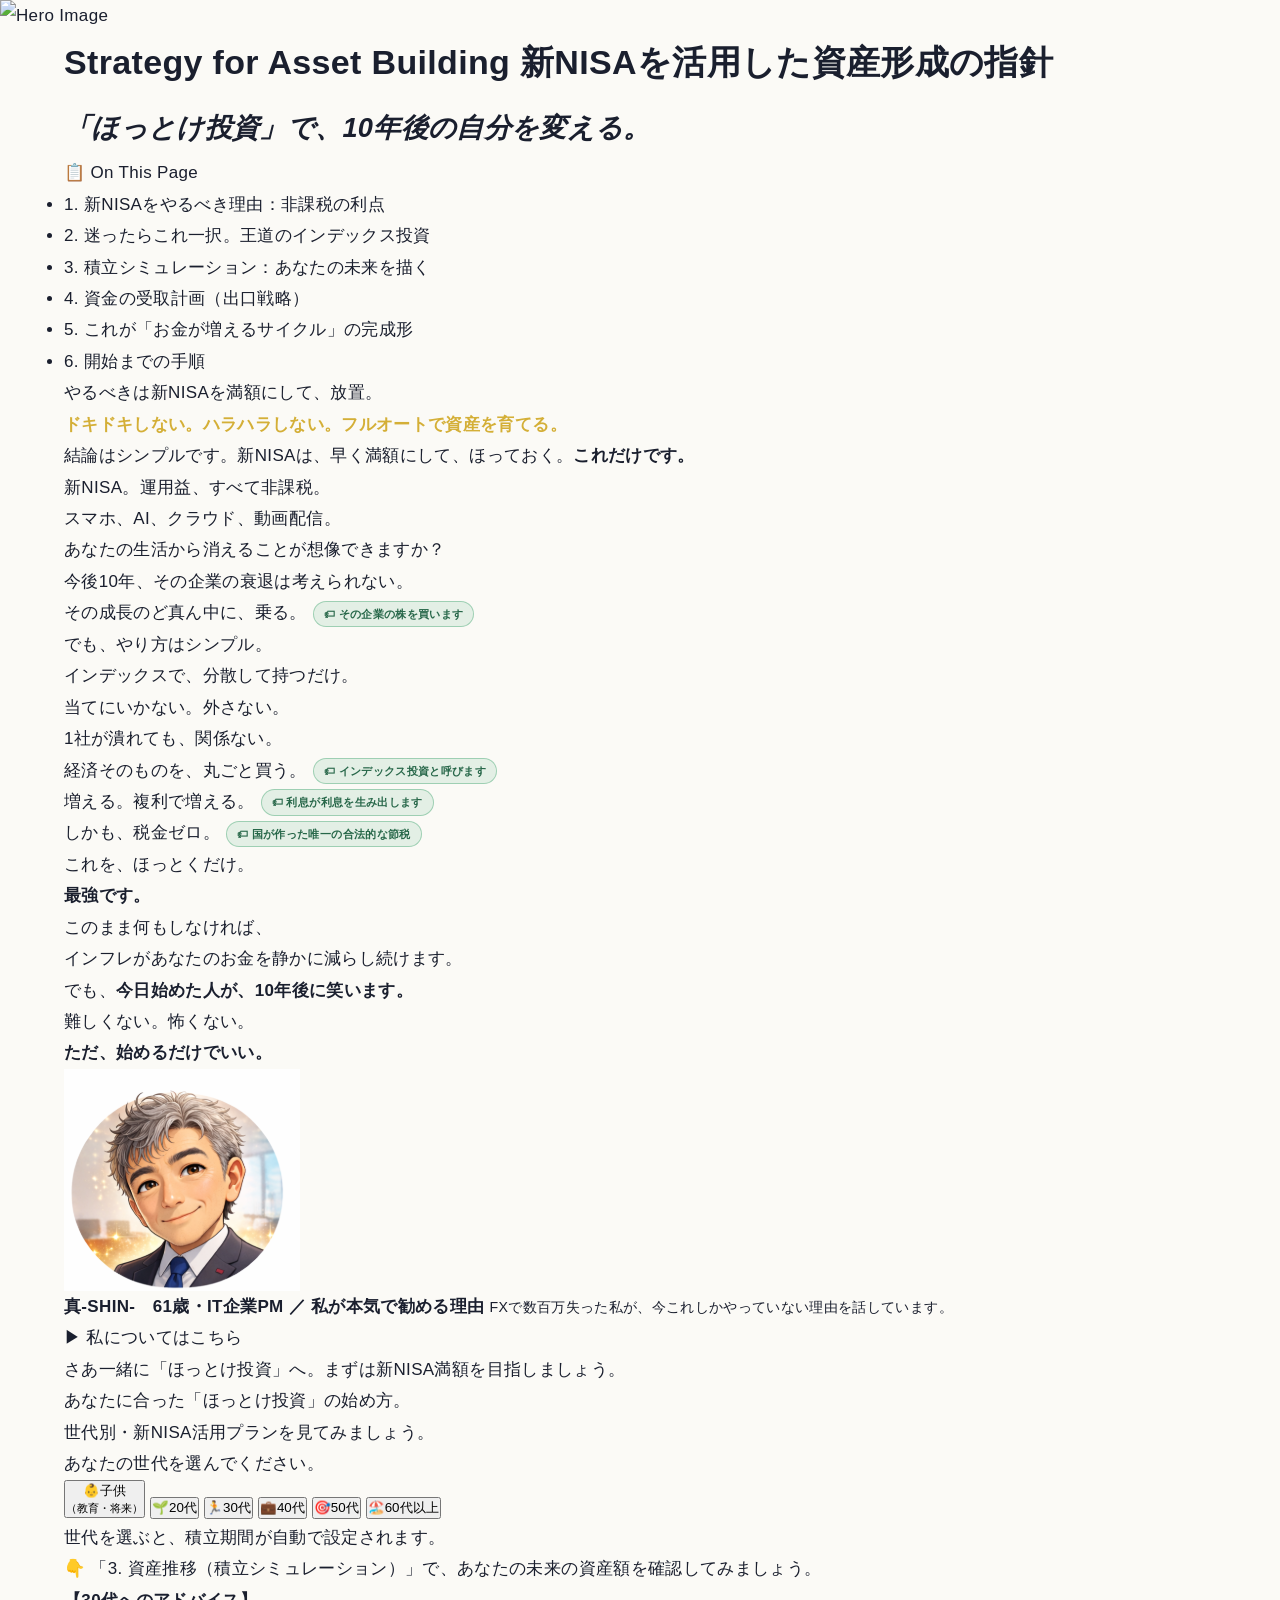
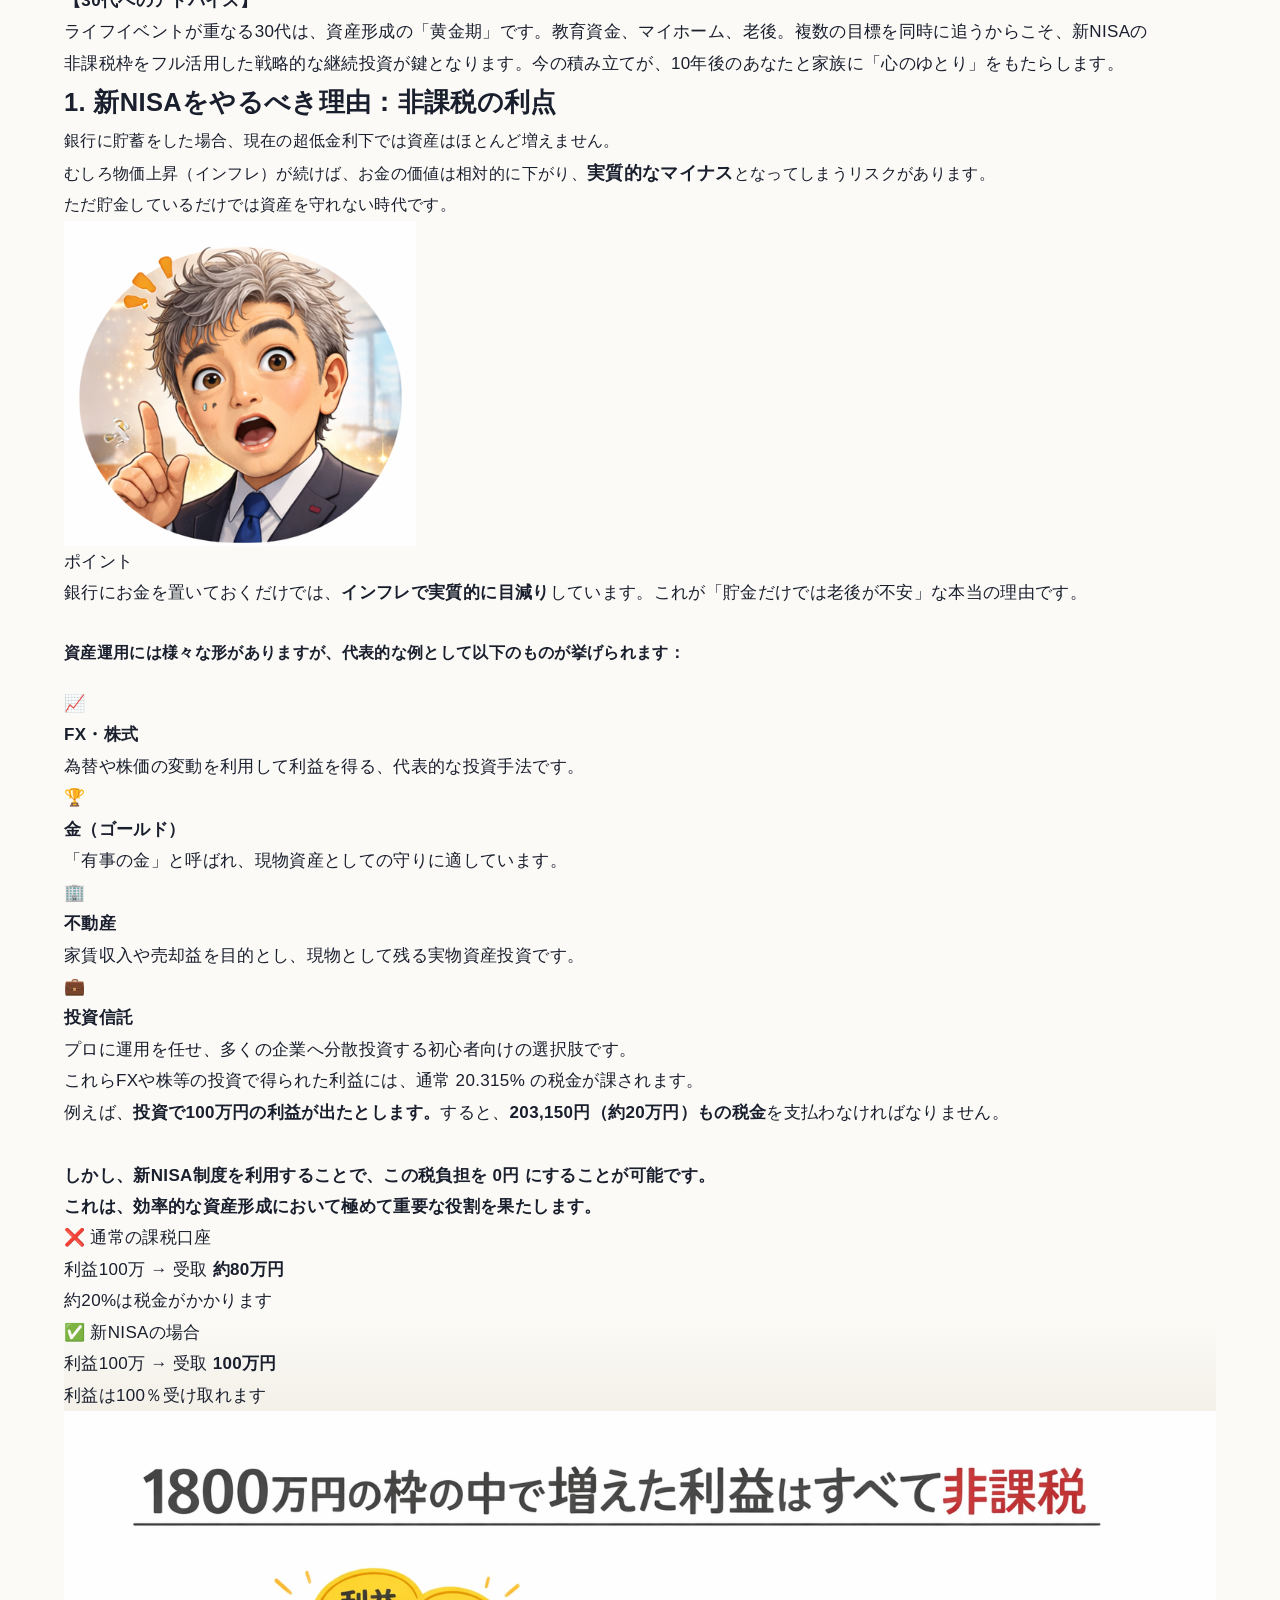
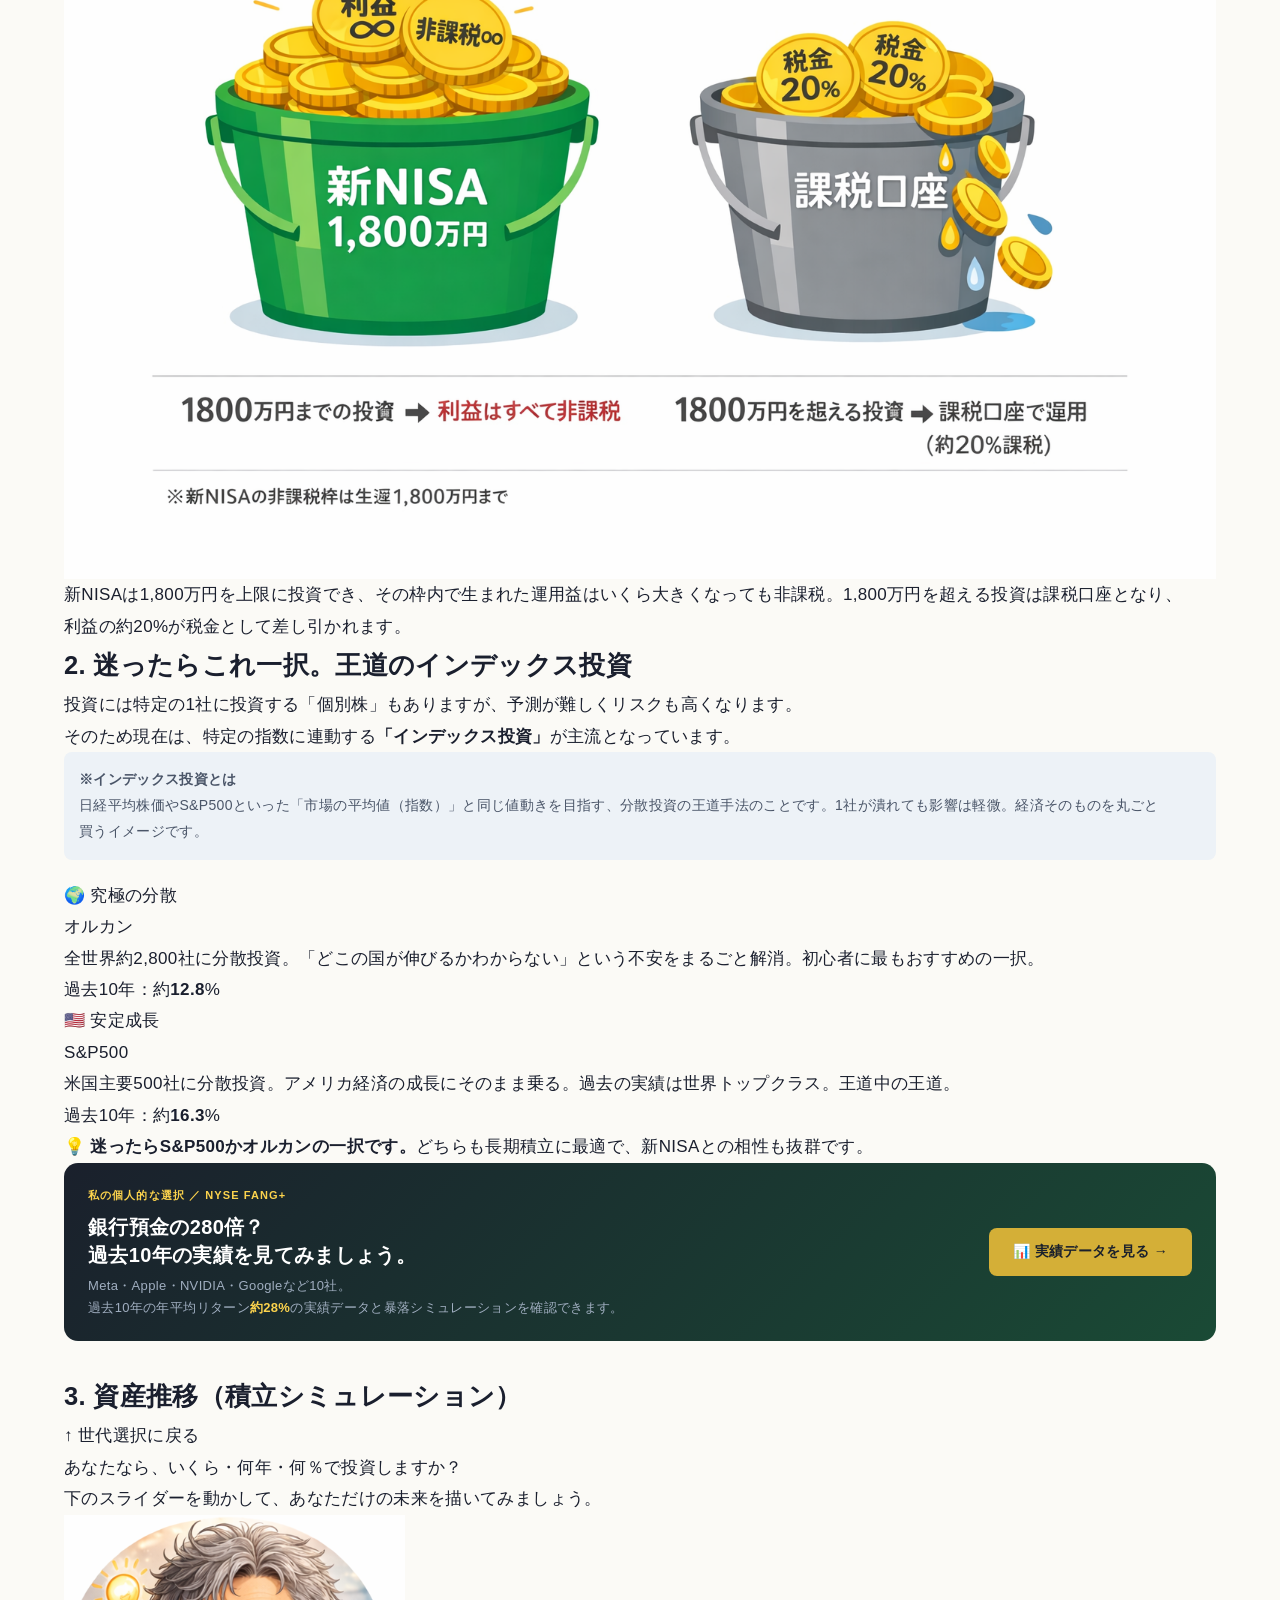
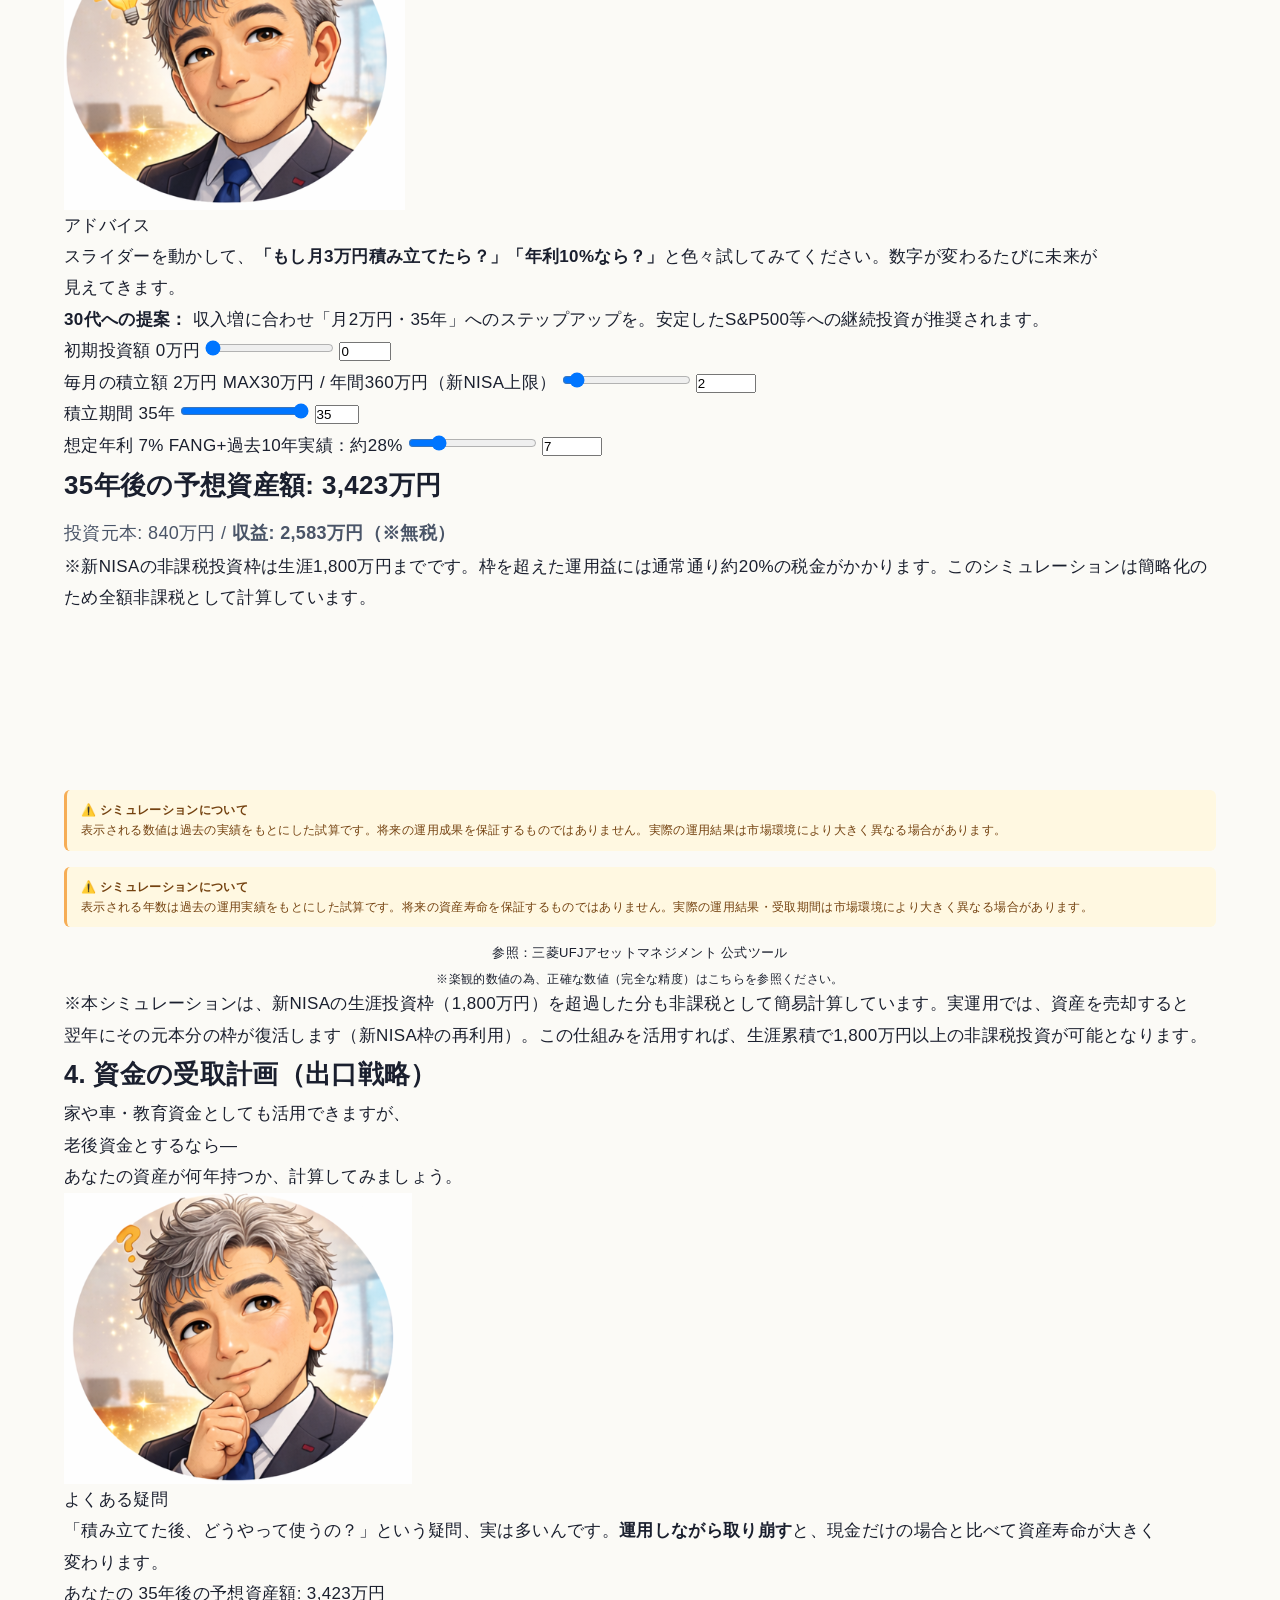
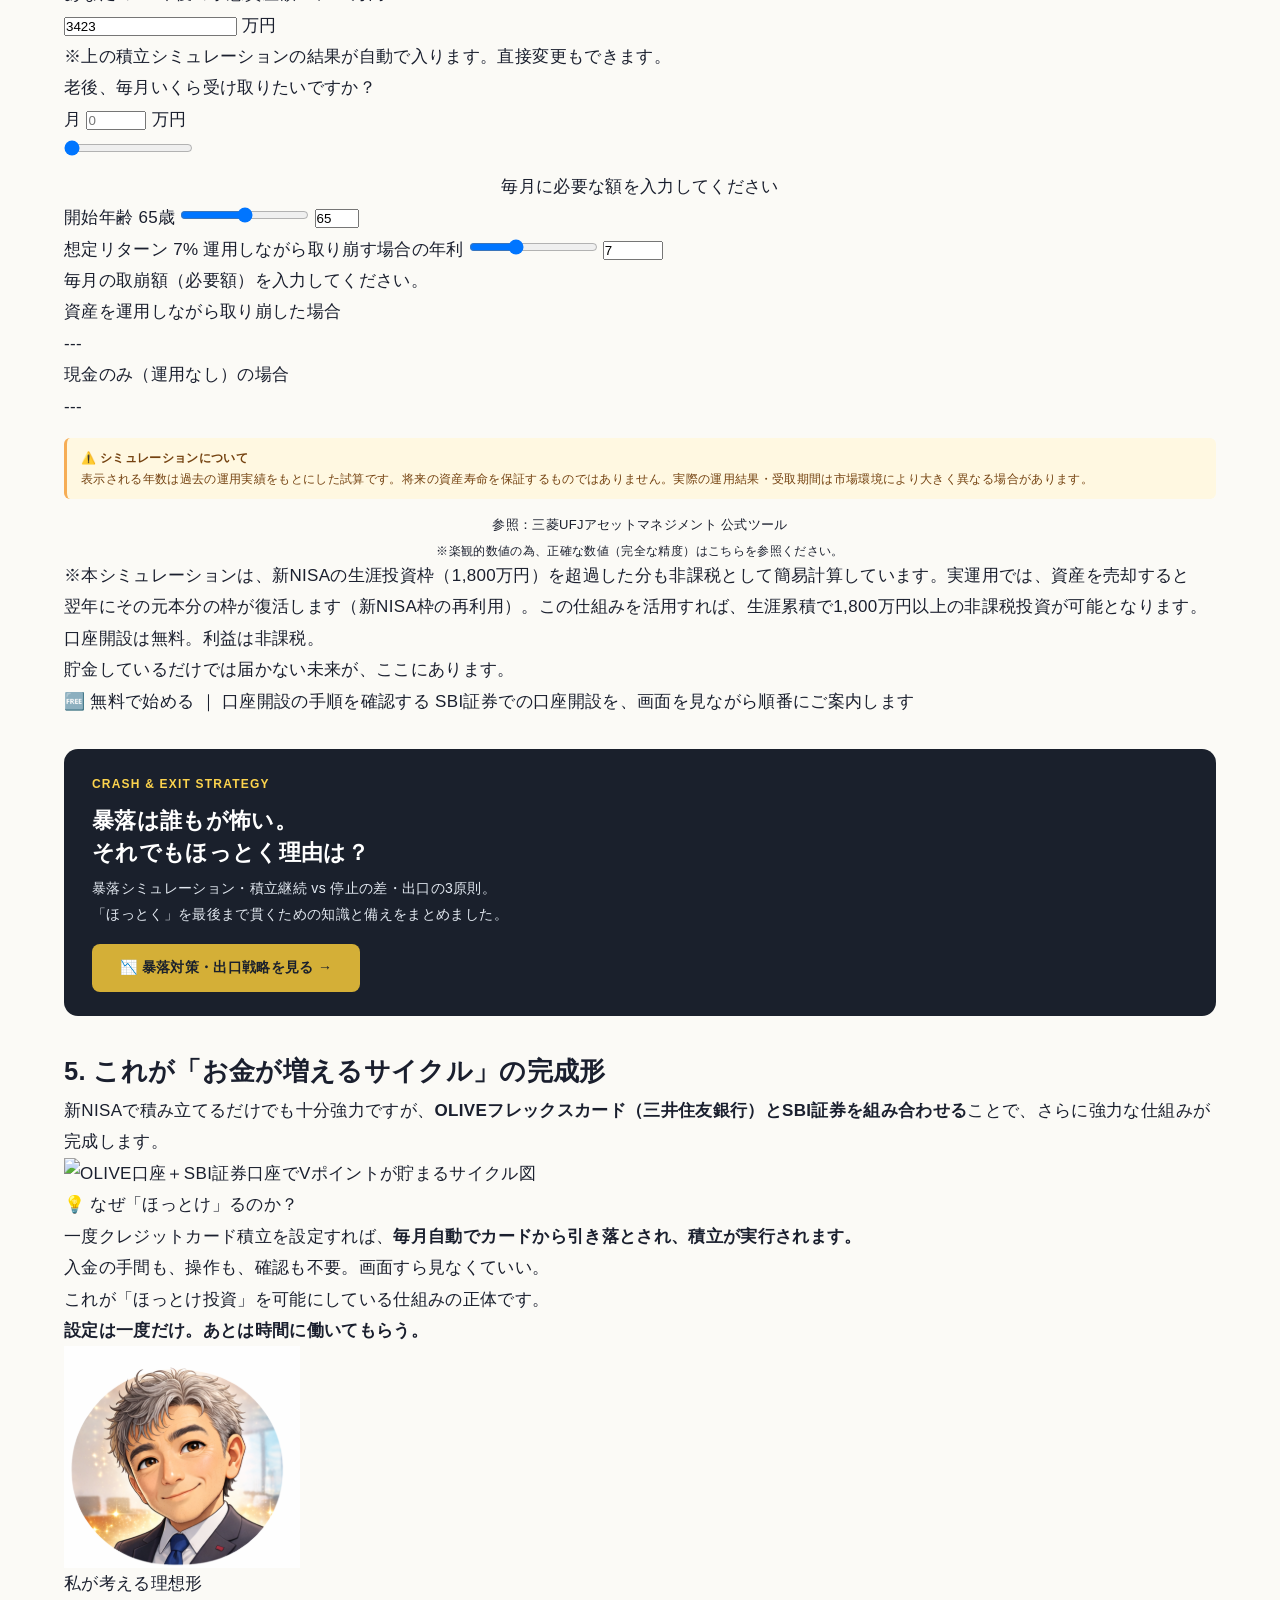
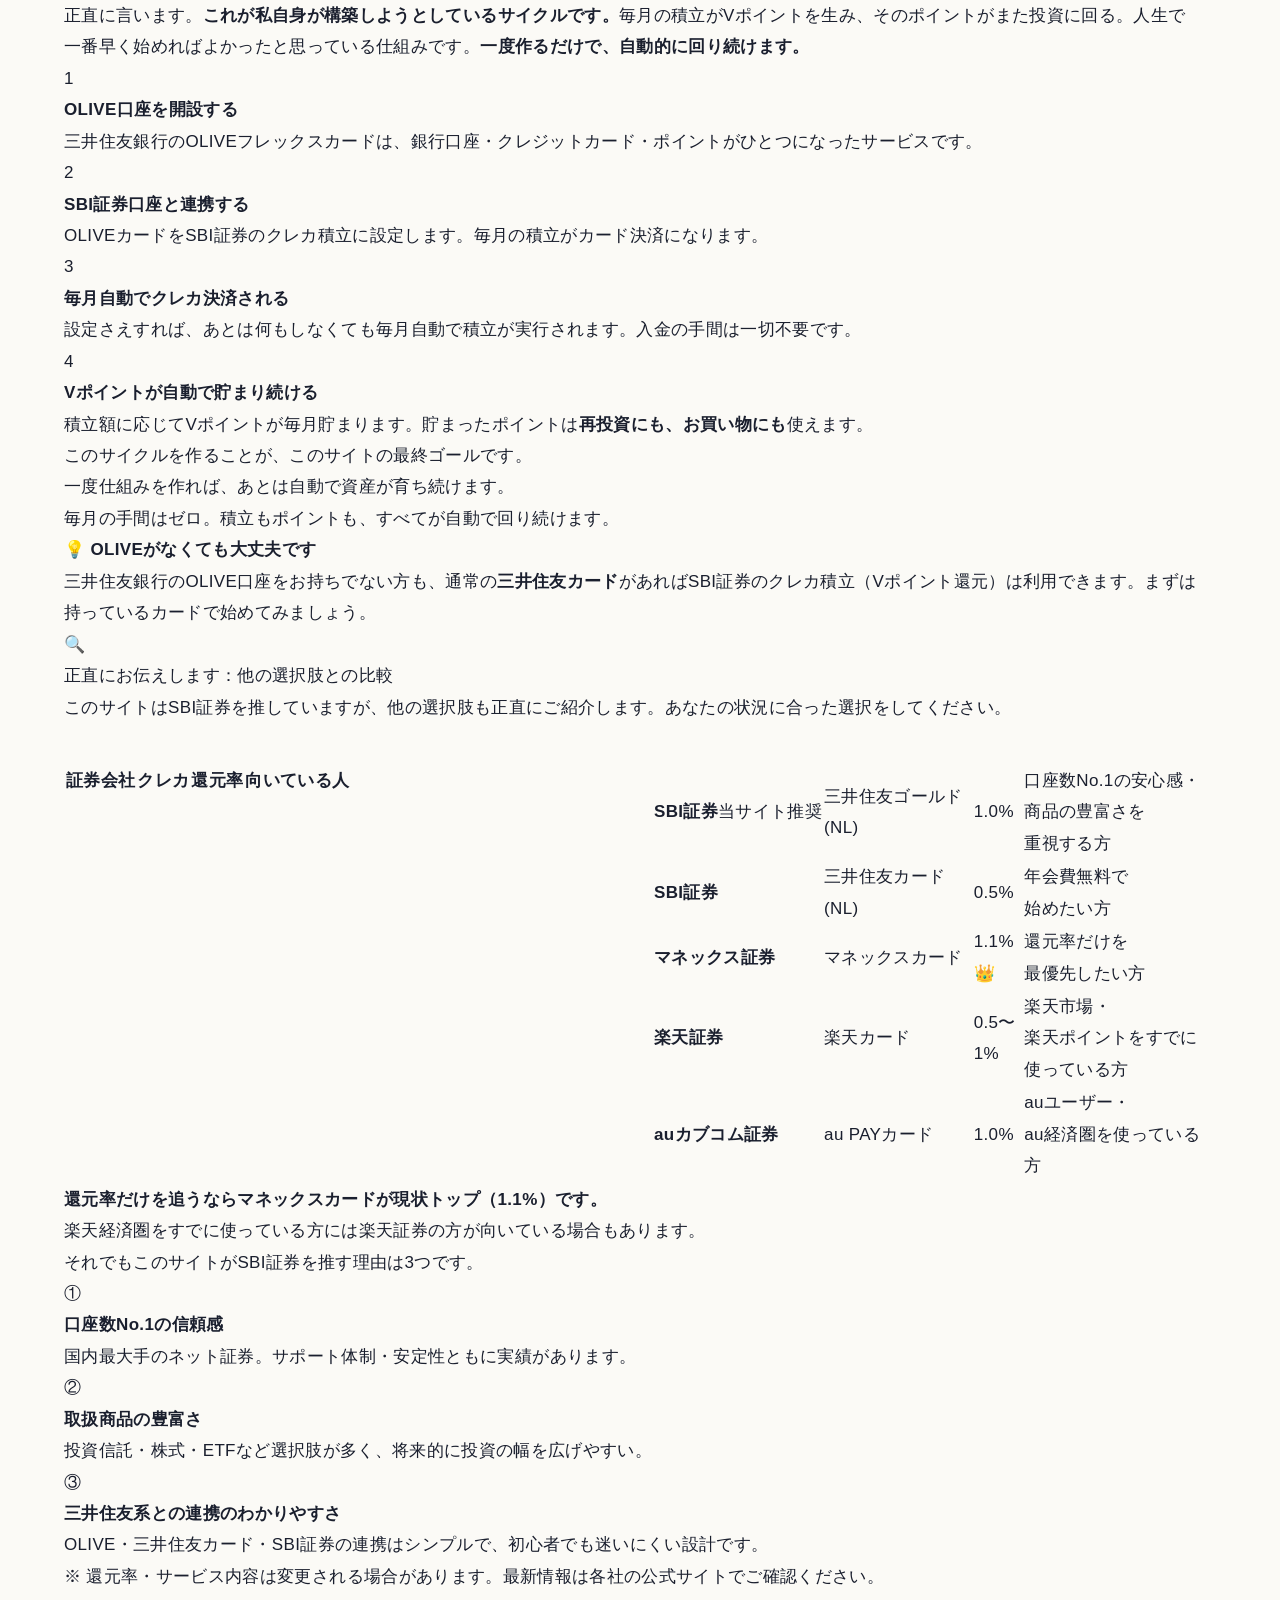
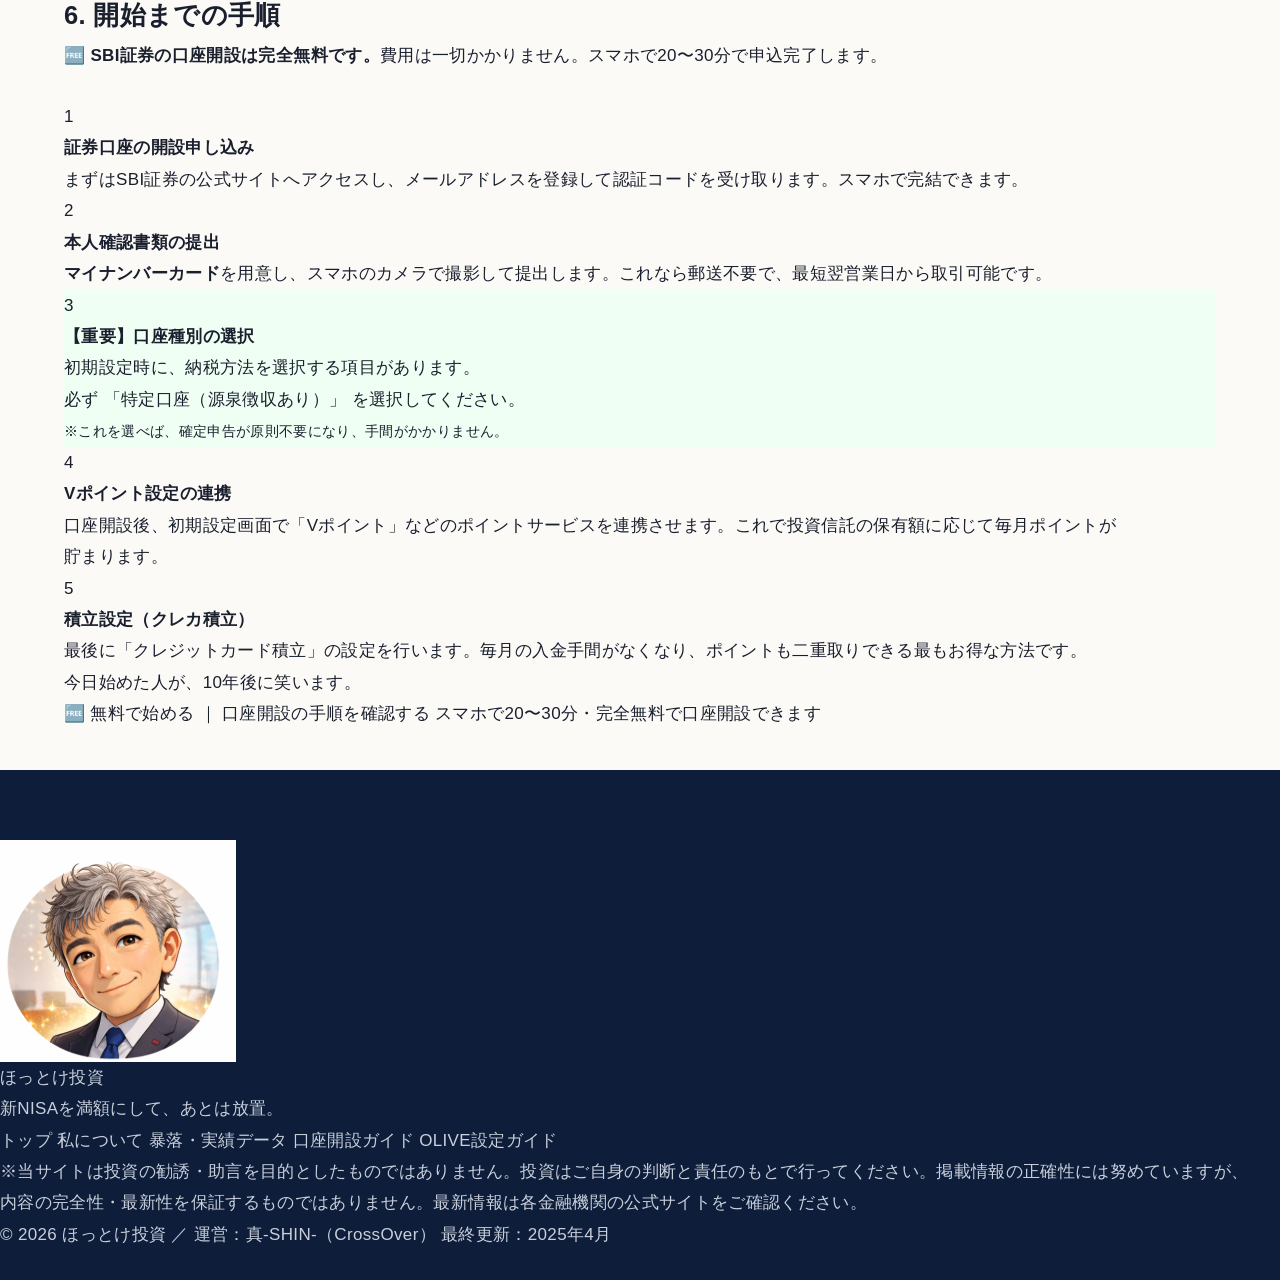
==== commit 67a3af46: "Add files via upload" ====
--- a/index.html
+++ b/index.html
@@ -1,1245 +1,817 @@
 <!DOCTYPE html>
 <html lang="ja">
 <head>
-<meta charset="UTF-8">
-<meta name="viewport" content="width=device-width, initial-scale=1.0">
-<title>POWERR Asiaとは？日本がアジアのエネルギーと資源を支える新構想 | POWERR Asia Lab</title>
-<meta name="description" content="POWERR Asia（パワー・アジア)を初心者向けに解説。日本のエネルギー安全保障、資源供給、サプライチェーン、日本株、新NISAとの関係をわかりやすく読み解きます。">
-<meta name="keywords" content="POWERR Asia,パワーアジア,パワーアジア研究室,アジア エネルギー 資源,日本株 国策テーマ,新NISA 日本株,重要鉱物,サプライチェーン,エネルギー安全保障,一帯一路 違い,国策投資,日本株 長期投資">
-<meta property="og:title" content="POWERR Asiaとは？日本がアジアのエネルギーと資源を支える新構想">
-<meta property="og:description" content="POWERR Asia（パワー・アジア)を初心者向けに解説。エネルギー安全保障・資源供給・日本株・新NISAをわかりやすく読み解く情報サイト。">
-<meta property="og:type" content="website">
-<meta property="og:site_name" content="POWERR Asia Lab">
-<link rel="preconnect" href="https://fonts.googleapis.com">
-<link rel="preconnect" href="https://fonts.gstatic.com" crossorigin>
-<link href="https://fonts.googleapis.com/css2?family=Noto+Serif+JP:wght@400;500;600;700&family=Noto+Sans+JP:wght@300;400;500;700&family=Cormorant+Garamond:ital,wght@0,500;0,600;1,500&display=swap" rel="stylesheet">
-
-<meta http-equiv="X-UA-Compatible" content="IE=edge">
-<link rel="stylesheet" href="css/style.css">
-
+  <meta charset="UTF-8">
+  <meta name="viewport" content="width=device-width, initial-scale=1.0">
+
+  <!-- ── SEO ── -->
+  <title>初心者のための新NISA完全ガイド｜ほっとけ投資でSBI証券から始める</title>
+  <meta name="description" content="投資が初めての方でも迷わず始められる新NISA完全ガイド。非課税の仕組み・積立シミュレーション・OLIVE×Vポイントサイクルをわかりやすく解説。SBI証券で口座開設から積立設定まで順番にご案内します。">
+  <meta name="keywords" content="新NISA,SBI証券,積立投資,OLIVE,Vポイント,投資初心者,50代,60代,ドルコスト平均法,インデックス投資">
+  <meta name="author" content="新NISA資産形成ガイド">
+  <link rel="canonical" href="https://crossover4029-web.github.io/nisa-site/">
+
+  <!-- ── OGP（SNSシェア対応） ── -->
+  <meta property="og:type"        content="website">
+  <meta property="og:title"       content="初心者のための新NISA完全ガイド｜ほっとけ投資でSBI証券から始める">
+  <meta property="og:description" content="投資が初めての方でも迷わず始められる新NISA完全ガイド。積立シミュレーション・OLIVE×Vポイントサイクルをわかりやすく解説。">
+  <meta property="og:url"         content="https://crossover4029-web.github.io/nisa-site/">
+  <meta property="og:image"       content="https://crossover4029-web.github.io/nisa-site/img/nisa-1800man-taxfree-vs-tax-account.png">
+  <meta property="og:site_name"   content="新NISA資産形成ガイド">
+  <meta property="og:locale"      content="ja_JP">
+
+  <!-- ── Twitter Card ── -->
+  <meta name="twitter:card"        content="summary_large_image">
+  <meta name="twitter:title"       content="初心者のための新NISA完全ガイド｜ほっとけ投資でSBI証券から始める">
+  <meta name="twitter:description" content="投資が初めての方でも迷わず始められる新NISA完全ガイド。SBI証券で口座開設から積立設定まで順番にご案内。">
+  <meta name="twitter:image"       content="https://crossover4029-web.github.io/nisa-site/img/nisa-1800man-taxfree-vs-tax-account.png">
+
+  <!-- ── LCP最適化：hero画像を最優先で先読み ── -->
+  <link rel="preload" as="image" href="img/main_visual.jpg">
+  <link rel="stylesheet" href="css/style.css">
+  <!-- deferにより描画をブロックせず、DOMContentLoaded後に実行 -->
+  <script src="https://cdn.jsdelivr.net/npm/chart.js" defer></script>
+  <script src="js/script.js" defer></script>
+  <style>
+    .hottoke-note {
+      display: inline-block;
+      background: rgba(56, 161, 105, 0.12);
+      color: #276749;
+      font-size: 11px;
+      font-weight: 700;
+      padding: 2px 10px;
+      border-radius: 20px;
+      border: 1px solid rgba(56, 161, 105, 0.4);
+      margin-left: 6px;
+      vertical-align: middle;
+      white-space: nowrap;
+    }
+  </style>
 </head>
 <body>
 
-<!-- ============================================
-     UTILITY BAR
-     ============================================ -->
-<div class="utility-bar">
+  <div class="hero-section">
+      <img src="img/main_visual.jpg" alt="Hero Image" class="hero-image"
+           fetchpriority="high" decoding="sync">
+      <div class="hero-overlay"></div>
+  </div>
+
   <div class="container">
-    <span class="utility-tag">独立系・国策テーマ研究</span>
-    <span class="utility-date" id="today">— UPDATED —</span>
-  </div>
-</div>
-
-<!-- ============================================
-     HEADER
-     ============================================ -->
-<header class="site-header">
-  <div class="container">
-    <div class="header-inner">
-    <a href="#top" class="brand">
-      <span class="brand-mark">POWERR<span class="dot">·</span>Asia Lab</span>
-      <span class="brand-sub">パワーアジア研究室</span>
-    </a>
-
-    <nav class="nav" id="mainNav">
-      <a href="#crisis">現状を知る</a>
-      <a href="#about">POWERR Asiaとは</a>
-      <a href="#stocks">日本株テーマ</a>
-      <a href="#nisa">新NISAで考える</a>
-      <a href="#articles">記事一覧</a>
-      <a href="#youtube">YouTube</a>
-      <!-- AFFILIATE/EXT LINK PLACEHOLDER: noteのプロフィールURLに置き換え -->
-      <a href="#note" class="cta">noteへ</a>
-    </nav>
-
-    <button class="menu-toggle" id="menuToggle" aria-label="メニュー" aria-expanded="false">
-      <span></span>
-    </button>
+      <h1>
+        <span>Strategy for Asset Building</span>
+        新NISAを活用した資産形成の指針
+        <em class="h1-sub" style="font-size: clamp(1.3rem, 3vw, 1.7rem);">「ほっとけ投資」で、10年後の自分を変える。</em>
+      </h1>
+
+      <!-- ⑥ ページ内目次 -->
+      <nav class="page-toc">
+        <div class="page-toc-title">📋 On This Page</div>
+        <ul class="page-toc-list">
+          <li><a href="#section1">1. 新NISAをやるべき理由：非課税の利点</a></li>
+          <li><a href="#section2">2. 迷ったらこれ一択。王道のインデックス投資</a></li>
+          <li><a href="#simulation">3. 積立シミュレーション：あなたの未来を描く</a></li>
+          <li><a href="#section5">4. 資金の受取計画（出口戦略）</a></li>
+          <li><a href="#section6">5. これが「お金が増えるサイクル」の完成形</a></li>
+          <li><a href="#section7">6. 開始までの手順</a></li>
+        </ul>
+      </nav>
+
+      <!-- ほっとけ投資セクション -->
+      <div class="hottoke-section">
+
+        <div class="hottoke-catchcopy">
+          やるべきは新NISAを満額にして、放置。
+        </div>
+        <div class="hottoke-subcopy" style="color: #d4af37; font-weight: 700;">
+          ドキドキしない。ハラハラしない。フルオートで資産を育てる。
+        </div>
+
+        <div class="hottoke-body">
+          <p>結論はシンプルです。新NISAは、早く満額にして、ほっておく。<strong>これだけです。</strong></p>
+
+          <!-- メッセージ：1つの角丸ボックス -->
+          <div class="hottoke-message-box">
+            <p>新NISA。運用益、すべて非課税。</p>
+            <p>スマホ、AI、クラウド、動画配信。<br>あなたの生活から消えることが想像できますか？<br>今後10年、その企業の衰退は考えられない。<br>その成長のど真ん中に、乗る。<span class="hottoke-note">🏷 その企業の株を買います</span></p>
+            <p>でも、やり方はシンプル。<br>インデックスで、分散して持つだけ。<br>当てにいかない。外さない。<br>1社が潰れても、関係ない。<br>経済そのものを、丸ごと買う。<span class="hottoke-note">🏷 インデックス投資と呼びます</span></p>
+            <p>増える。複利で増える。<span class="hottoke-note">🏷 利息が利息を生み出します</span><br>しかも、税金ゼロ。<span class="hottoke-note">🏷 国が作った唯一の合法的な節税</span><br>これを、ほっとくだけ。<br><strong class="hottoke-strong">最強です。</strong></p>
+            <p>このまま何もしなければ、<br>インフレがあなたのお金を静かに減らし続けます。<br>でも、<strong class="hottoke-strong">今日始めた人が、10年後に笑います。</strong></p>
+            <p>難しくない。怖くない。<br><strong class="hottoke-strong">ただ、始めるだけでいい。</strong></p>
+          </div>
+
+          <!-- 横長バナー：私についてはこちら -->
+          <a href="./about.html" class="hottoke-about-banner">
+            <img src="img/chara-smile.png" alt="運営者" class="hottoke-about-icon" loading="lazy">
+            <div class="hottoke-about-text">
+              <strong>真-SHIN-　61歳・IT企業PM ／ 私が本気で勧める理由</strong>
+              <small>FXで数百万失った私が、今これしかやっていない理由を話しています。</small>
+            </div>
+            <span class="hottoke-about-arrow">▶ 私についてはこちら</span>
+          </a>
+
+          <div class="hottoke-cta-text">
+            さあ一緒に「ほっとけ投資」へ。まずは新NISA満額を目指しましょう。
+          </div>
+        </div>
+
+      </div>
+
+      <div class="age-input-section" id="target-section">
+          <div class="age-input-heading">あなたに合った「ほっとけ投資」の始め方。</div>
+          <div class="age-input-sub">世代別・新NISA活用プランを見てみましょう。</div>
+          <span class="age-input-label">あなたの世代を選んでください。</span>
+          <div class="target-selector">
+              <button id="btn-kid" class="target-btn" onclick="setTarget('kid')" data-age-group="kid"><span class="btn-icon">👶</span>子供<br><small>（教育・将来）</small></button>
+              <button id="btn-20"  class="target-btn" onclick="setTarget('20')"  data-age-group="20"><span class="btn-icon">🌱</span>20代</button>
+              <button id="btn-30"  class="target-btn" onclick="setTarget('30')"  data-age-group="30"><span class="btn-icon">🏃</span>30代</button>
+              <button id="btn-40"  class="target-btn" onclick="setTarget('40')"  data-age-group="40"><span class="btn-icon">💼</span>40代</button>
+              <button id="btn-50"  class="target-btn" onclick="setTarget('50')"  data-age-group="50"><span class="btn-icon">🎯</span>50代</button>
+              <button id="btn-60"  class="target-btn" onclick="setTarget('60')"  data-age-group="60"><span class="btn-icon">🏖️</span>60代以上</button>
+          </div>
+          <div class="age-input-guide">
+            世代を選ぶと、積立期間が自動で設定されます。<br>
+            <a href="#simulation" class="age-input-guide-link">👇 「3. 資産推移（積立シミュレーション）」で、あなたの未来の資産額を確認してみましょう。</a>
+          </div>
+      </div>
+
+      <!-- =====================================================
+           ② アドバイスボックス
+           data-gen 属性を JS で付与 → CSS で世代別カラー適用
+           ===================================================== -->
+      <div id="target-advice">
+          <!-- JS の setTarget() が innerHTML と data-gen を書き換える -->
+          世代を選ぶと、あなたへのアドバイスが表示されます。
+      </div>
+
+      <!-- ===================================================== -->
+
+      <h2 id="section1">1. 新NISAをやるべき理由：非課税の利点</h2>
+      <p style="font-size: 16px; line-height: 1.9;">
+          銀行に貯蓄をした場合、現在の超低金利下では<span class="emphasis">資産はほとんど増えません。</span><br>
+          むしろ物価上昇（インフレ）が続けば、お金の価値は相対的に下がり、<strong style="color: var(--tax-red); font-size: 1.1em;">実質的なマイナス</strong>となってしまうリスクがあります。<br>
+          <span class="emphasis">ただ貯金しているだけでは資産を守れない時代です。</span>
+      </p>
+
+      <!-- キャラ吹き出し：ポイント -->
+      <div class="chara-balloon right type-point">
+          <img src="img/chara-point.png" alt="キャラクター" class="chara-balloon-icon" loading="lazy">
+          <div class="chara-balloon-body">
+              <span class="balloon-label">ポイント</span><br>
+              銀行にお金を置いておくだけでは、<strong>インフレで実質的に目減り</strong>しています。これが「貯金だけでは老後が不安」な本当の理由です。
+          </div>
+      </div>
+
+      <p style="font-size: 16px; font-weight: bold; color: var(--primary-dark); margin: 30px 0 20px;">
+          資産運用には様々な形がありますが、代表的な例として以下のものが挙げられます：
+      </p>
+
+      <div class="invest-grid">
+          <div class="invest-item fx">
+              <div class="invest-icon">📈</div>
+              <strong>FX・株式</strong>
+              <p>為替や株価の変動を利用して利益を得る、代表的な投資手法です。</p>
+          </div>
+          <div class="invest-item gold">
+              <div class="invest-icon">🏆</div>
+              <strong>金（ゴールド）</strong>
+              <p>「有事の金」と呼ばれ、現物資産としての守りに適しています。</p>
+          </div>
+          <div class="invest-item estate">
+              <div class="invest-icon">🏢</div>
+              <strong>不動産</strong>
+              <p>家賃収入や売却益を目的とし、現物として残る実物資産投資です。</p>
+          </div>
+          <div class="invest-item fund">
+              <div class="invest-icon">💼</div>
+              <strong>投資信託</strong>
+              <p>プロに運用を任せ、多くの企業へ分散投資する初心者向けの選択肢です。</p>
+          </div>
+      </div>
+
+      <p>
+          これらFXや株等の投資で得られた利益には、通常 20.315% の税金が課されます。<br>
+          例えば、<strong>投資で100万円の利益が出たとします。</strong>すると、<strong>203,150円（約20万円）もの税金</strong>を支払わなければなりません。<br><br>
+          <strong>しかし、新NISA制度を利用することで、この税負担を 0円 にすることが可能です。</strong><br>
+          <strong>これは、効率的な資産形成において極めて重要な役割を果たします。</strong>
+      </p>
+
+      <div class="nisa-comparison">
+          <div class="comp-card taxed">
+              <div class="comp-card-title">❌ 通常の課税口座</div>
+              <div class="comp-card-content">利益100万 → 受取 <strong>約80万円</strong></div>
+              <div class="comp-card-footer">約20%は税金がかかります</div>
+          </div>
+          <div class="comp-card nisa">
+              <div class="comp-card-title">✅ 新NISAの場合</div>
+              <div class="comp-card-content">利益100万 → 受取 <strong>100万円</strong></div>
+              <div class="comp-card-footer">利益は100％受け取れます</div>
+          </div>
+      </div>
+
+      <figure class="nisa-1800-figure">
+          <img src="img/nisa-1800man-taxfree-vs-tax-account.png" loading="lazy" alt="1800万円の枠の中で増えた利益はすべて非課税・課税口座との比較図">
+          <figcaption>新NISAは1,800万円を上限に投資でき、その枠内で生まれた運用益はいくら大きくなっても非課税。1,800万円を超える投資は課税口座となり、利益の約20%が税金として差し引かれます。</figcaption>
+      </figure>
+
+      <h2 id="section2">2. 迷ったらこれ一択。王道のインデックス投資</h2>
+      <p>
+          投資には特定の1社に投資する「個別株」もありますが、予測が難しくリスクも高くなります。<br>
+          そのため現在は、特定の指数に連動する<strong>「インデックス投資」</strong>が主流となっています。
+      </p>
+
+      <p style="font-size: 14px; color: #4a5568; background: #edf2f7; padding: 15px; border-radius: 8px; margin-bottom: 20px;">
+          <strong>※インデックス投資とは</strong><br>
+          日経平均株価やS&P500といった「市場の平均値（指数）」と同じ値動きを目指す、分散投資の王道手法のことです。1社が潰れても影響は軽微。経済そのものを丸ごと買うイメージです。
+      </p>
+
+      <!-- 王道2択カード -->
+      <div class="orthodox-grid">
+          <div class="orthodox-card recommended">
+              <div class="orthodox-badge">🌍 究極の分散</div>
+              <div class="orthodox-name">オルカン</div>
+              <div class="orthodox-desc">全世界約2,800社に分散投資。「どこの国が伸びるかわからない」という不安をまるごと解消。初心者に最もおすすめの一択。</div>
+              <div class="orthodox-rate">過去10年：約<strong>12.8</strong>%</div>
+          </div>
+          <div class="orthodox-card recommended">
+              <div class="orthodox-badge">🇺🇸 安定成長</div>
+              <div class="orthodox-name">S&P500</div>
+              <div class="orthodox-desc">米国主要500社に分散投資。アメリカ経済の成長にそのまま乗る。過去の実績は世界トップクラス。王道中の王道。</div>
+              <div class="orthodox-rate">過去10年：約<strong>16.3</strong>%</div>
+          </div>
+      </div>
+
+      <div class="orthodox-note">
+          💡 <strong>迷ったらS&P500かオルカンの一択です。</strong>どちらも長期積立に最適で、新NISAとの相性も抜群です。
+      </div>
+
+      <!-- ── FANG+ コンパクトカード ── -->
+      <div style="margin:0 0 2rem; background:linear-gradient(135deg,#1a202c 0%,#1a4a35 100%); border-radius:14px; padding:22px 24px; display:flex; align-items:center; justify-content:space-between; flex-wrap:wrap; gap:16px;">
+        <div style="flex:1; min-width:200px;">
+          <div style="font-size:11px; font-weight:700; letter-spacing:.1em; color:#fcd34d; margin-bottom:8px;">私の個人的な選択 ／ NYSE FANG+</div>
+          <div style="font-size:clamp(1rem,2.5vw,1.25rem); font-weight:900; color:#fff; margin-bottom:6px; line-height:1.4;">
+            銀行預金の280倍？<br>過去10年の実績を見てみましょう。
+          </div>
+          <div style="font-size:13px; color:#a0aec0; line-height:1.7;">
+            Meta・Apple・NVIDIA・Googleなど10社。<br>
+            過去10年の年平均リターン<strong style="color:#fcd34d;">約28%</strong>の実績データと暴落シミュレーションを確認できます。
+          </div>
+        </div>
+        <a href="./crash-strategy.html" style="flex-shrink:0; display:inline-block; background:#d4af37; color:#1a202c; font-weight:700; font-size:14px; padding:11px 24px; border-radius:8px; text-decoration:none; white-space:nowrap;">
+          📊 実績データを見る →
+        </a>
+      </div>
+
+      <h2 id="simulation">3. 資産推移（積立シミュレーション）</h2>
+      <div class="back-to-target">
+          <a href="#target-section">↑ 世代選択に戻る</a>
+      </div>
+      <div class="simulation-box">
+          <div class="sim-instruction">あなたなら、いくら・何年・何％で投資しますか？<br>下のスライダーを動かして、あなただけの未来を描いてみましょう。</div>
+
+          <!-- キャラ吹き出し：アイデア -->
+          <div class="chara-balloon right type-idea">
+              <img src="img/chara-idea.png" alt="キャラクター" class="chara-balloon-icon" loading="lazy">
+              <div class="chara-balloon-body">
+                  <span class="balloon-label">アドバイス</span><br>
+                  スライダーを動かして、<strong>「もし月3万円積み立てたら？」「年利10%なら？」</strong>と色々試してみてください。数字が変わるたびに未来が見えてきます。
+              </div>
+          </div>
+
+          <div id="accumulation-suggestion" class="suggestion-box"></div>
+
+          <div class="control-panel">
+
+              <!-- 初期投資額 -->
+              <div class="input-group">
+                  <label>初期投資額</label>
+                  <span class="input-val-badge" id="initialDisplay">0万円</span>
+                  <input type="range" id="initialSlider" min="0" max="500" step="10" value="0" oninput="syncSlider('initial')">
+                  <input type="number" id="initialInput" min="0" max="500" step="10" value="0" oninput="syncNumber('initial')">
+              </div>
+
+              <!-- 毎月の積立額 -->
+              <div class="input-group">
+                  <label>毎月の積立額</label>
+                  <span class="input-val-badge" id="monthlyDisplay">0万円</span>
+                  <span class="input-sub">MAX30万円 / 年間360万円（新NISA上限）</span>
+                  <input type="range" id="monthlySlider" min="0" max="30" step="0.5" value="0" oninput="syncSlider('monthly')">
+                  <input type="number" id="monthlyInput" min="0" max="30" step="0.5" value="0" oninput="syncNumber('monthly')">
+              </div>
+
+              <!-- 積立期間 -->
+              <div class="input-group">
+                  <label>積立期間</label>
+                  <span class="input-val-badge" id="yearsDisplay">35年</span>
+                  <input type="range" id="yearsSlider" min="1" max="35" step="1" value="35" oninput="syncSlider('years')">
+                  <input type="number" id="yearsInput" min="1" max="65" step="1" value="35" oninput="syncNumber('years')">
+              </div>
+
+              <!-- 想定年利 -->
+              <div class="input-group">
+                  <label>想定年利</label>
+                  <span class="input-val-badge" id="rateDisplay">7%</span>
+                  <span class="input-sub">FANG+過去10年実績：約28%</span>
+                  <input type="range" id="rateSlider" min="1" max="30" step="0.5" value="7" oninput="syncSlider('rate')">
+                  <input type="number" id="rateInput" min="1" max="30" step="0.5" value="7" oninput="syncNumber('rate')">
+              </div>
+
+          </div>
+
+          <div class="result-display">
+              <div id="finalAmount" style="font-size: 26px; font-weight: bold; color: var(--nisa-green);"></div>
+              <div id="breakdownText" style="font-size: 18px; margin-top: 8px; color: #4a5568;"></div>
+              <div class="nisa-limit-note">※新NISAの非課税投資枠は生涯1,800万円までです。枠を超えた運用益には通常通り約20%の税金がかかります。このシミュレーションは簡略化のため全額非課税として計算しています。</div>
+          </div>
+          <div class="chart-container"><canvas id="accumulationChart"></canvas></div>
+          <!-- 免責注記：グラフ直下・見える位置 -->
+          <div style="background:#fff8e1; border-left:3px solid #f6ad55; border-radius:6px; padding:10px 14px; margin-top:16px; font-size:12px; color:#744210; line-height:1.7;">
+              ⚠️ <strong>シミュレーションについて</strong><br>
+              表示される数値は過去の実績をもとにした試算です。将来の運用成果を保証するものではありません。実際の運用結果は市場環境により大きく異なる場合があります。
+          </div>
+          <!-- 免責注記：結果直下・見える位置 -->
+          <div style="background:#fff8e1; border-left:3px solid #f6ad55; border-radius:6px; padding:10px 14px; margin-top:16px; font-size:12px; color:#744210; line-height:1.7;">
+              ⚠️ <strong>シミュレーションについて</strong><br>
+              表示される年数は過去の運用実績をもとにした試算です。将来の資産寿命を保証するものではありません。実際の運用結果・受取期間は市場環境により大きく異なる場合があります。
+          </div>
+          <div style="font-size: 13px; color: var(--text-muted); text-align: center; margin-top:14px;">
+              参照：<a href="https://www.am.mufg.jp/tool/tsumitate/" target="_blank">三菱UFJアセットマネジメント 公式ツール</a>
+          </div>
+          <div style="font-size: 12px; color: var(--text-muted); text-align: center; margin-top: 5px; line-height: 1.5;">
+              ※楽観的数値の為、正確な数値（完全な精度）はこちらを参照ください。
+          </div>
+          <div class="disclaimer-text">
+              ※本シミュレーションは、新NISAの生涯投資枠（1,800万円）を超過した分も非課税として簡易計算しています。実運用では、資産を売却すると翌年にその元本分の枠が復活します（新NISA枠の再利用）。この仕組みを活用すれば、生涯累積で1,800万円以上の非課税投資が可能となります。
+          </div>
+      </div>
+
+      <h2 id="section5">4. 資金の受取計画（出口戦略）</h2>
+      <div class="simulation-box">
+
+          <!-- 導入文言 -->
+          <div class="sim-instruction">家や車・教育資金としても活用できますが、<br>老後資金とするなら―<br><span class="sim-instruction-sub">あなたの資産が何年持つか、計算してみましょう。</span></div>
+
+          <!-- キャラ吹き出し：疑問 -->
+          <div class="chara-balloon right type-question">
+              <img src="img/chara-question.png" alt="キャラクター" class="chara-balloon-icon" loading="lazy">
+              <div class="chara-balloon-body">
+                  <span class="balloon-label">よくある疑問</span><br>
+                  「積み立てた後、どうやって使うの？」という疑問、実は多いんです。<strong>運用しながら取り崩す</strong>と、現金だけの場合と比べて資産寿命が大きく変わります。
+              </div>
+          </div>
+
+          <!-- ① 予想資産（最上部） -->
+          <div class="dec-assets-display">
+              <div class="dec-assets-label" id="decAssetsLabel">あなたの予想資産</div>
+              <div class="dec-assets-row">
+                  <input type="number" id="decAssets" class="dec-assets-input" value="0" oninput="syncDecNumber('decAssets')">
+                  <span class="dec-assets-unit">万円</span>
+              </div>
+              <div class="dec-assets-note">※上の積立シミュレーションの結果が自動で入ります。直接変更もできます。</div>
+          </div>
+
+          <!-- 入力パネル（1枠にまとめる） -->
+          <div class="dec-input-panel">
+
+              <!-- 毎月いくらほしいか -->
+              <div class="dec-monthly-hero">
+                  <div class="dec-monthly-hero-label">老後、毎月いくら受け取りたいですか？</div>
+                  <div class="dec-monthly-hero-row">
+                      <span class="dec-monthly-hero-prefix">月</span>
+                      <input type="number" id="decMonthly" min="0" max="50" step="0.5"
+                             class="dec-monthly-hero-input" placeholder="0"
+                             oninput="syncDecNumber('decMonthly')">
+                      <span class="dec-monthly-hero-unit">万円</span>
+                  </div>
+                  <input type="range" id="decMonthlySlider" min="0" max="50" step="0.5" value="0"
+                         class="dec-monthly-hero-slider" oninput="syncDecSlider('decMonthly')">
+                  <div id="decInputError" class="input-error-msg" style="text-align:center; margin-top:4px;">毎月に必要な額を入力してください</div>
+              </div>
+
+              <div class="dec-panel-divider"></div>
+
+              <!-- 開始年齢・想定リターン -->
+              <div class="control-panel dec-control-compact">
+                  <div class="input-group">
+                      <label>開始年齢</label>
+                      <span class="input-val-badge" id="decStartAgeDisplay">65歳</span>
+                      <input type="range" id="decStartAgeSlider" min="50" max="80" step="1" value="65" oninput="syncDecSlider('decStartAge')">
+                      <input type="number" id="decStartAge" min="50" max="80" value="65" oninput="syncDecNumber('decStartAge')">
+                  </div>
+                  <div class="input-group">
+                      <label>想定リターン</label>
+                      <span class="input-val-badge" id="decRateDisplay">7%</span>
+                      <span class="input-sub">運用しながら取り崩す場合の年利</span>
+                      <input type="range" id="decRateSlider" min="0" max="20" step="0.5" value="7" oninput="syncDecSlider('decRate')">
+                      <input type="number" id="decRate" min="0" max="20" step="0.5" value="7" oninput="syncDecNumber('decRate')">
+                  </div>
+              </div>
+
+          </div>
+
+          <div id="impactMessage" class="impact-banner"></div>
+          <div id="increaseAdvice" class="increase-advice" style="text-align:center;">月の取崩額をもっと増やしてみてください。</div>
+
+          <div class="chart-container" id="decChartContainer">
+              <div class="chart-placeholder">毎月の取崩額を入力してください。</div>
+          </div>
+
+          <div class="summary-card">
+              <div class="summary-item">
+                  <span class="summary-label">資産を運用しながら取り崩した場合</span>
+                  <div id="lifeWithInvest" class="summary-value">計算中...</div>
+              </div>
+              <div class="summary-item">
+                  <span class="summary-label">現金のみ（運用なし）の場合</span>
+                  <div id="lifeWithCash" class="summary-value">計算中...</div>
+              </div>
+          </div>
+          <!-- 免責注記：結果直下・見える位置 -->
+          <div style="background:#fff8e1; border-left:3px solid #f6ad55; border-radius:6px; padding:10px 14px; margin-top:16px; font-size:12px; color:#744210; line-height:1.7;">
+              ⚠️ <strong>シミュレーションについて</strong><br>
+              表示される年数は過去の運用実績をもとにした試算です。将来の資産寿命を保証するものではありません。実際の運用結果・受取期間は市場環境により大きく異なる場合があります。
+          </div>
+          <div style="font-size: 13px; color: var(--text-muted); text-align: center; margin-top:14px;">
+              参照：<a href="https://www.am.mufg.jp/tool/tsumitate/" target="_blank">三菱UFJアセットマネジメント 公式ツール</a>
+          </div>
+          <div style="font-size: 12px; color: var(--text-muted); text-align: center; margin-top: 5px; line-height: 1.5;">
+              ※楽観的数値の為、正確な数値（完全な精度）はこちらを参照ください。
+          </div>
+          <div class="disclaimer-text">
+              ※本シミュレーションは、新NISAの生涯投資枠（1,800万円）を超過した分も非課税として簡易計算しています。実運用では、資産を売却すると翌年にその元本分の枠が復活します（新NISA枠の再利用）。この仕組みを活用すれば、生涯累積で1,800万円以上の非課税投資が可能となります。
+          </div>
+      </div>
+
+      <div class="cta-container">
+          <p class="cta-push">口座開設は無料。利益は非課税。<br>貯金しているだけでは届かない未来が、ここにあります。</p>
+          <a href="./nisa-guide.html" class="cta-button">
+              🆓 無料で始める ｜ 口座開設の手順を確認する
+          </a>
+          <span class="cta-subtext-strong">SBI証券での口座開設を、画面を見ながら順番にご案内します</span>
+      </div>
+
+            <!-- ── 暴落・出口戦略リンクカード ── -->
+      <div id="section-links" style="margin:2rem 0; background:#1a202c; border-radius:14px; padding:24px 28px;">
+        <div style="font-size:12px; font-weight:700; letter-spacing:.1em; color:#fcd34d; margin-bottom:10px;">CRASH &amp; EXIT STRATEGY</div>
+        <div style="font-size:clamp(1.1rem,3vw,1.4rem); font-weight:900; color:#fff; margin-bottom:8px; line-height:1.4;">
+          暴落は誰もが怖い。<br>それでもほっとく理由は？
+        </div>
+        <div style="font-size:14px; color:#e2e8f0; line-height:1.85; margin-bottom:16px;">
+          暴落シミュレーション・積立継続 vs 停止の差・出口の3原則。<br>「ほっとく」を最後まで貫くための知識と備えをまとめました。
+        </div>
+        <a href="./crash-strategy.html" style="display:inline-block; background:#d4af37; color:#1a202c; font-weight:700; font-size:14px; padding:11px 28px; border-radius:8px; text-decoration:none;">
+          📉 暴落対策・出口戦略を見る →
+        </a>
+      </div>
+
+
+      <h2 id="section6">5. これが「お金が増えるサイクル」の完成形</h2>
+
+      <div class="cycle-section">
+
+          <p class="cycle-lead">
+              新NISAで積み立てるだけでも十分強力ですが、<strong>OLIVEフレックスカード（三井住友銀行）とSBI証券を組み合わせる</strong>ことで、さらに強力な仕組みが完成します。
+          </p>
+
+          <figure class="cycle-figure">
+              <img src="img/nisa-olive-sbi-vpoint-tsumitate-cycle.png" loading="lazy" alt="OLIVE口座＋SBI証券口座でVポイントが貯まるサイクル図">
+          </figure>
+
+          <!-- なぜほっとけるのかの説明 -->
+          <div class="hottoke-reason-box">
+              <div class="hottoke-reason-title">💡 なぜ「ほっとけ」るのか？</div>
+              <p>
+                  一度クレジットカード積立を設定すれば、<strong>毎月自動でカードから引き落とされ、積立が実行されます。</strong><br>
+                  入金の手間も、操作も、確認も不要。画面すら見なくていい。
+              </p>
+              <p>
+                  これが「ほっとけ投資」を可能にしている仕組みの正体です。<br>
+                  <strong>設定は一度だけ。あとは時間に働いてもらう。</strong>
+              </p>
+          </div>
+
+          <!-- キャラ吹き出し：私の理想形 -->
+          <div class="chara-balloon right type-point">
+              <img src="img/chara-smile.png" alt="キャラクター" class="chara-balloon-icon" loading="lazy">
+              <div class="chara-balloon-body">
+                  <span class="balloon-label">私が考える理想形</span><br>
+                  正直に言います。<strong>これが私自身が構築しようとしているサイクルです。</strong>毎月の積立がVポイントを生み、そのポイントがまた投資に回る。人生で一番早く始めればよかったと思っている仕組みです。<strong>一度作るだけで、自動的に回り続けます。</strong>
+              </div>
+          </div>
+
+          <div class="cycle-steps">
+              <div class="cycle-step">
+                  <span class="cycle-num">1</span>
+                  <div class="cycle-step-body">
+                      <strong>OLIVE口座を開設する</strong>
+                      <p>三井住友銀行のOLIVEフレックスカードは、銀行口座・クレジットカード・ポイントがひとつになったサービスです。</p>
+                  </div>
+              </div>
+              <div class="cycle-step">
+                  <span class="cycle-num">2</span>
+                  <div class="cycle-step-body">
+                      <strong>SBI証券口座と連携する</strong>
+                      <p>OLIVEカードをSBI証券のクレカ積立に設定します。毎月の積立がカード決済になります。</p>
+                  </div>
+              </div>
+              <div class="cycle-step">
+                  <span class="cycle-num">3</span>
+                  <div class="cycle-step-body">
+                      <strong>毎月自動でクレカ決済される</strong>
+                      <p>設定さえすれば、あとは何もしなくても毎月自動で積立が実行されます。入金の手間は一切不要です。</p>
+                  </div>
+              </div>
+              <div class="cycle-step">
+                  <span class="cycle-num">4</span>
+                  <div class="cycle-step-body">
+                      <strong>Vポイントが自動で貯まり続ける</strong>
+                      <p>積立額に応じてVポイントが毎月貯まります。貯まったポイントは<strong>再投資にも、お買い物にも</strong>使えます。</p>
+                  </div>
+              </div>
+          </div>
+
+          <!-- 強調ボックス -->
+          <div class="cycle-goal">
+              <div class="cycle-goal-title">このサイクルを作ることが、このサイトの最終ゴールです。</div>
+              <p>一度仕組みを作れば、あとは自動で資産が育ち続けます。<br>毎月の手間はゼロ。積立もポイントも、すべてが自動で回り続けます。</p>
+          </div>
+
+          <!-- 補足：OLIVEなしでも可 -->
+          <div class="cycle-note">
+              <strong>💡 OLIVEがなくても大丈夫です</strong><br>
+              三井住友銀行のOLIVE口座をお持ちでない方も、通常の<strong>三井住友カード</strong>があればSBI証券のクレカ積立（Vポイント還元）は利用できます。まずは持っているカードで始めてみましょう。
+          </div>
+
+      </div>
+
+      <!-- 他社比較セクション -->
+      <div class="compare-section">
+
+          <div class="compare-header">
+              <div class="compare-header-icon">🔍</div>
+              <div>
+                  <div class="compare-header-title">正直にお伝えします：他の選択肢との比較</div>
+                  <div class="compare-header-sub">このサイトはSBI証券を推していますが、他の選択肢も正直にご紹介します。あなたの状況に合った選択をしてください。</div>
+              </div>
+          </div>
+
+          <div class="table-scroll">
+              <table class="compare-table">
+                  <thead>
+                      <tr>
+                          <th>証券会社</th>
+                          <th>クレカ</th>
+                          <th>還元率</th>
+                          <th>向いている人</th>
+                      </tr>
+                  </thead>
+                  <tbody>
+                      <tr class="compare-recommend">
+                          <td><strong>SBI証券</strong><span class="compare-badge">当サイト推奨</span></td>
+                          <td>三井住友ゴールド(NL)</td>
+                          <td class="compare-rate">1.0%</td>
+                          <td>口座数No.1の安心感・商品の豊富さを重視する方</td>
+                      </tr>
+                      <tr>
+                          <td><strong>SBI証券</strong></td>
+                          <td>三井住友カード(NL)</td>
+                          <td class="compare-rate">0.5%</td>
+                          <td>年会費無料で始めたい方</td>
+                      </tr>
+                      <tr class="compare-top">
+                          <td><strong>マネックス証券</strong></td>
+                          <td>マネックスカード</td>
+                          <td class="compare-rate top">1.1% 👑</td>
+                          <td>還元率だけを最優先したい方</td>
+                      </tr>
+                      <tr>
+                          <td><strong>楽天証券</strong></td>
+                          <td>楽天カード</td>
+                          <td class="compare-rate">0.5〜1%</td>
+                          <td>楽天市場・楽天ポイントをすでに使っている方</td>
+                      </tr>
+                      <tr>
+                          <td><strong>auカブコム証券</strong></td>
+                          <td>au PAYカード</td>
+                          <td class="compare-rate">1.0%</td>
+                          <td>auユーザー・au経済圏を使っている方</td>
+                      </tr>
+                  </tbody>
+              </table>
+          </div>
+
+          <div class="compare-conclusion">
+              <p>
+                  <strong>還元率だけを追うならマネックスカードが現状トップ（1.1%）です。</strong><br>
+                  楽天経済圏をすでに使っている方には楽天証券の方が向いている場合もあります。
+              </p>
+              <p>
+                  それでもこのサイトがSBI証券を推す理由は3つです。
+              </p>
+              <div class="compare-reasons">
+                  <div class="compare-reason">
+                      <span class="compare-reason-num">①</span>
+                      <div>
+                          <strong>口座数No.1の信頼感</strong>
+                          <p>国内最大手のネット証券。サポート体制・安定性ともに実績があります。</p>
+                      </div>
+                  </div>
+                  <div class="compare-reason">
+                      <span class="compare-reason-num">②</span>
+                      <div>
+                          <strong>取扱商品の豊富さ</strong>
+                          <p>投資信託・株式・ETFなど選択肢が多く、将来的に投資の幅を広げやすい。</p>
+                      </div>
+                  </div>
+                  <div class="compare-reason">
+                      <span class="compare-reason-num">③</span>
+                      <div>
+                          <strong>三井住友系との連携のわかりやすさ</strong>
+                          <p>OLIVE・三井住友カード・SBI証券の連携はシンプルで、初心者でも迷いにくい設計です。</p>
+                      </div>
+                  </div>
+              </div>
+              <p class="compare-honest">
+                  ※ 還元率・サービス内容は変更される場合があります。最新情報は各社の公式サイトでご確認ください。
+              </p>
+          </div>
+
+      </div>
+
+      <h2 id="section7">6. 開始までの手順</h2>
+      <div class="free-notice">
+          🆓 <strong>SBI証券の口座開設は完全無料です。</strong>費用は一切かかりません。スマホで20〜30分で申込完了します。
+      </div>
+      <div class="steps" style="margin-top: 30px;">
+          <div class="step-card">
+              <div class="step-number">1</div>
+              <div class="step-content">
+                  <h4>証券口座の開設申し込み</h4>
+                  <p>まずはSBI証券の公式サイトへアクセスし、メールアドレスを登録して認証コードを受け取ります。スマホで完結できます。</p>
+              </div>
+          </div>
+          <div class="step-card">
+              <div class="step-number">2</div>
+              <div class="step-content">
+                  <h4>本人確認書類の提出</h4>
+                  <p><strong>マイナンバーカード</strong>を用意し、スマホのカメラで撮影して提出します。これなら郵送不要で、最短翌営業日から取引可能です。</p>
+              </div>
+          </div>
+          <div class="step-card" style="border: 2px solid var(--nisa-green); background: #f0fff4;">
+              <div class="step-number">3</div>
+              <div class="step-content">
+                  <h4>【重要】口座種別の選択</h4>
+                  <p>初期設定時に、納税方法を選択する項目があります。<br>
+                  必ず <span class="highlight-red">「特定口座（源泉徴収あり）」</span> を選択してください。<br>
+                  <small>※これを選べば、確定申告が原則不要になり、手間がかかりません。</small></p>
+              </div>
+          </div>
+          <div class="step-card">
+              <div class="step-number">4</div>
+              <div class="step-content">
+                  <h4>Vポイント設定の連携</h4>
+                  <p>口座開設後、初期設定画面で「Vポイント」などのポイントサービスを連携させます。これで投資信託の保有額に応じて毎月ポイントが貯まります。</p>
+              </div>
+          </div>
+          <div class="step-card">
+              <div class="step-number">5</div>
+              <div class="step-content">
+                  <h4>積立設定（クレカ積立）</h4>
+                  <p>最後に「クレジットカード積立」の設定を行います。毎月の入金手間がなくなり、ポイントも二重取りできる最もお得な方法です。</p>
+              </div>
+          </div>
+      </div>
+
+      <div class="cta-container">
+          <p class="cta-push">今日始めた人が、10年後に笑います。</p>
+          <a href="./nisa-guide.html" class="cta-button">
+              🆓 無料で始める ｜ 口座開設の手順を確認する
+          </a>
+          <span class="cta-subtext-strong">スマホで20〜30分・完全無料で口座開設できます</span>
+      </div>
+
+      <div style="height: 40px;"></div>
+  </div><!-- /.container -->
+
+  <!-- ⑤ フッター -->
+  <footer class="site-footer">
+    <div class="site-footer-inner">
+      <div class="site-footer-top">
+        <div class="site-footer-brand">
+          <img src="img/chara-smile.png" alt="運営者" class="site-footer-icon" loading="lazy">
+          <div>
+            <div class="site-footer-title">ほっとけ投資</div>
+            <div class="site-footer-sub">新NISAを満額にして、あとは放置。</div>
+          </div>
+        </div>
+        <nav class="site-footer-nav">
+          <a href="./index.html">トップ</a>
+          <a href="./about.html">私について</a>
+          <a href="./crash-strategy.html">暴落・実績データ</a>
+          <a href="./nisa-guide.html">口座開設ガイド</a>
+          <a href="./olive-guide.html">OLIVE設定ガイド</a>
+        </nav>
+      </div>
+      <div class="site-footer-disclaimer">
+        ※当サイトは投資の勧誘・助言を目的としたものではありません。投資はご自身の判断と責任のもとで行ってください。掲載情報の正確性には努めていますが、内容の完全性・最新性を保証するものではありません。最新情報は各金融機関の公式サイトをご確認ください。
+      </div>
+      <div class="site-footer-copy">
+        &copy; <span id="copy-year">2025</span> ほっとけ投資 ／ 運営：真-SHIN-（CrossOver）
+        <span class="site-footer-update">最終更新：2025年4月</span>
+      </div>
     </div>
-  </div>
-</header>
-
-<!-- ============================================
-     HERO — 画像背景版
-     ============================================ -->
-<section class="hero" id="top">
-  <!-- HERO IMAGE PLACEHOLDER: images/hero.png を差し替えると画像が変わります -->
-  <div class="hero-bg" style="background-image:url('images/hero.png');" aria-hidden="true"></div>
-
-  <div class="container">
-    <div class="hero-text">
-      <span class="hero-eyebrow">Partnership on Wide Energy and Resources Resilience Asia</span>
-      <h1>日本。<br>アジアの<br><span class="accent">エネルギーと資源</span>を支える時代へ。</h1>
-      <p class="hero-sub">
-        POWERR Asiaをきっかけに、エネルギー安全保障・資源供給・日本株・新NISAをわかりやすく読み解く。
-      </p>
-      <p class="hero-note">
-        これは、単なるニュースではありません。<br>
-        日本の将来、アジアの成長、そして私たちの資産形成にもつながる可能性のある国策テーマです。
-      </p>
-      <div class="hero-actions">
-        <a href="#about" class="btn btn-primary btn-arrow">POWERR Asiaを知る</a>
-        <a href="#stocks" class="btn btn-ghost btn-arrow">日本株テーマを見る</a>
-        <a href="#youtube" class="btn btn-ghost btn-arrow">動画で学ぶ</a>
-      </div>
-    </div>
-
-    <!-- 右側情報パネル -->
-    <aside class="hero-panel" aria-label="POWERR Asiaの金融協力">
-      <div class="hero-panel-label">POWERR Asia · Financial Framework</div>
-      <div class="hero-panel-title">
-        総額約100億ドル規模の<br>
-        金融協力枠組み
-      </div>
-      <div class="hero-panel-subtitle">
-        資源を買う・貯める・止まらない供給網を作る
-      </div>
-
-      <p class="hero-panel-desc">
-        POWERR Asiaは、原油・石油製品等の調達、サプライチェーン維持、
-        備蓄制度・備蓄タンク、重要鉱物、バイオ燃料、省エネ、
-        産業高度化などを対象に、総額約100億ドル規模の金融協力を行う枠組みです。
-      </p>
-
-      <ul class="hero-panel-list">
-        <li>原油・石油製品の調達 <span class="num">01</span></li>
-        <li>備蓄制度・備蓄タンク <span class="num">02</span></li>
-        <li>重要鉱物・バイオ燃料 <span class="num">03</span></li>
-        <li>省エネ・産業高度化 <span class="num">04</span></li>
-        <li>サプライチェーン維持 <span class="num">05</span></li>
-      </ul>
-
-      <p class="hero-panel-note">
-        最大で約12億バレル、ASEANの約1年分の原油輸入にも相当。
-      </p>
-    </aside>
-  </div>
-
-  <a href="#crisis" class="hero-scroll" aria-label="次のセクションへスクロール">SCROLL</a>
-</section>
-
-<!-- ============================================
-     CRISIS — なぜ今、エネルギー危機なのか
-     ============================================ -->
-<section class="crisis" id="crisis">
-  <div class="container">
-    <span class="section-eyebrow">The Root Cause</span>
-    <h2 class="section-title">なぜ今、エネルギー危機なのか</h2>
-    <p class="section-lead">
-      POWERR Asiaが生まれた背景には、アジア全体が抱える深刻なエネルギーの「脆弱性」があります。<br>
-      まずその現実から見ていきましょう。
-    </p>
-  </div>
-
-  <div class="container crisis-blocks-wrap">
-  <!-- ブロック① ホルムズ海峡 -->
-  <div class="crisis-block" id="crisis-hormuz">
-    <div class="crisis-image-stack">
-      <div class="crisis-image-wrap">
-        <img
-          src="images/strait-of-hormuz-oil-tanker-blockade-risk-editorial-illustration.png"
-          alt="ホルムズ海峡の地図と封鎖リスクを示す画像。イラク・イラン・サウジアラビア・UAE・オマーンの位置と封鎖ラインが描かれている"
-          class="crisis-img"
-          loading="lazy"
-        >
-      </div>
-      <div class="crisis-image-wrap">
-        <img
-          src="images/hormuz-strait-blocked-oil-shipping-route-africa-detour-japan.png"
-          alt="ホルムズ海峡封鎖時にアフリカ大陸を迂回する長大な代替航路を示す世界地図"
-          class="crisis-img"
-          loading="lazy"
-        >
-      </div>
-    </div>
-    <div class="crisis-text">
-      <span class="crisis-num">01</span>
-      <h3 class="crisis-heading">ホルムズ海峡——<br>世界の原油が通る「一本道」</h3>
-      <p>
-        ペルシャ湾とオマーン湾をつなぐホルムズ海峡は、幅わずか約50kmの細い水路です。<br>
-        にもかかわらず、ここを通過する原油・LNGは<strong>世界全体の取引量の約2割〜3割</strong>に達します。<br>
-        <strong>日本に届く原油の約9割もこの海峡を経由しています。</strong>
-      </p>
-      <p>
-        イランとアメリカの対立、フーシ派による船舶攻撃、中東各地の地政学的緊張——
-        これらが重なるたびに、原油価格は跳ね上がり、日本のガソリン代・電気代・物価が連動して動きます。
-        「自分には関係ない」と思っていたニュースが、実は毎月の家計に直結しているのです。
-      </p>
-      <div class="crisis-risk-box">
-        <div class="crisis-risk-item">
-          <div>
-            <strong>封鎖リスク</strong>
-            <p>ホルムズ海峡が1週間封鎖されるだけで、<br><strong>アジア全体の石油在庫は急速に減少する。</strong></p>
-          </div>
-        </div>
-        <div class="crisis-risk-item">
-          <div>
-            <strong>価格急騰リスク</strong>
-            <p>緊張が高まるたびに原油価格は上昇。<br><strong>輸入依存度90%以上の日本には直撃する。</strong></p>
-          </div>
-        </div>
-        <div class="crisis-risk-item">
-          <div>
-            <strong>迂回コスト</strong>
-            <p><strong>代替ルート（アフリカ回り）は距離が3倍以上。輸送コストの急増は物価全体を押し上げる。</strong>封鎖が長引くほど、日本の輸入コストは雪だるま式に膨らんでいく。</p>
-          </div>
-        </div>
-      </div>
-    </div>
-  </div>
-
-  <!-- ブロック② マラッカ海峡 -->
-  <div class="crisis-block crisis-block--alt" id="crisis-malacca">
-    <div class="crisis-image-wrap">
-      <img
-        src="images/strait-of-malacca-oil-tanker-congestion-shipping-risk.png"
-        alt="マラッカ海峡を無数のタンカーと貨物船が埋め尽くす空撮イメージ"
-        class="crisis-img"
-        loading="lazy"
-      >
-    </div>
-    <div class="crisis-text">
-      <span class="crisis-num">02</span>
-      <h3 class="crisis-heading">マラッカ海峡——<br>東南アジアの「最後の輸送路」も限界に近い</h3>
-      <p>
-        ホルムズ海峡を出た原油は、次にインド洋を渡り、マレーシアとインドネシアの間にある
-        <strong>マラッカ海峡</strong>を通って日本・東南アジアへ届きます。
-        この海峡は幅が最も狭い部分で約2.8kmしかなく、
-        年間で10万隻以上の船舶が行き交う世界最混雑の航路のひとつです。
-      </p>
-      <p>
-        交通量の過密による衝突リスク、海賊・テロの脅威、台風など自然災害による港湾機能の停止——
-        マラッカ海峡もまた、いつ「詰まってもおかしくない」状態にあります。
-        ホルムズとマラッカ、この2本のボトルネックが同時に機能不全に陥った場合、
-        アジアのエネルギー供給は深刻な打撃を受けます。
-      </p>
-      <div class="crisis-risk-box">
-        <div class="crisis-risk-item">
-          <span class="risk-icon">🚢</span>
-          <div>
-            <strong>過密航路リスク</strong>
-            <p>年間10万隻超が通過。一度の大型事故で航路全体が数日〜数週間止まる可能性がある。</p>
-          </div>
-        </div>
-        <div class="crisis-risk-item">
-          <span class="risk-icon">🏴‍☠️</span>
-          <div>
-            <strong>海賊・安全保障リスク</strong>
-            <p>東南アジア海域は依然として海賊事案が発生。武装勢力による船舶拿捕のリスクも残る。</p>
-          </div>
-        </div>
-        <div class="crisis-risk-item">
-          <span class="risk-icon">🌀</span>
-          <div>
-            <strong>自然災害リスク</strong>
-            <p>大型台風・地震による港湾インフラ損壊。代替港が少ない地域では復旧に時間がかかる。</p>
-          </div>
-        </div>
-      </div>
-    </div>
-  </div>
-
-  <!-- ブロック③ 備蓄の少なさ -->
-  <div class="crisis-block" id="crisis-storage">
-    <div class="crisis-image-stack">
-      <div class="crisis-image-wrap">
-        <img
-          src="images/southeast-asia-fuel-storage-shortage-energy-security-risk.png"
-          alt="フィリピン・ベトナム・インドネシアの国旗が付いた空に近い燃料タンク3基と東南アジア地図"
-          class="crisis-img"
-          loading="lazy"
-        >
-      </div>
-      <div class="crisis-image-wrap">
-        <img
-          src="images/southeast-asia-fuel-shortage-empty-gas-station-long-queue.png"
-          alt="東南アジアの燃料不足で空のガソリンスタンドに長蛇の列を作るバイクと車。赤いバツ印の看板が給油停止を示す"
-          class="crisis-img"
-          loading="lazy"
-        >
-      </div>
-    </div>
-    <div class="crisis-text">
-      <span class="crisis-num">03</span>
-      <h3 class="crisis-heading">「2週間で燃料が消える国もある」——<br>アジアの備蓄量の現実</h3>
-      <p>
-        ホルムズやマラッカが止まったとき、各国に残された時間はどれくらいあるのでしょうか。
-        先進国（日本・アメリカなど）は国家として<strong>90日分以上</strong>の石油備蓄を義務付けていますが、
-        東南アジアの実情はまったく異なります。
-      </p>
-
-      <div class="crisis-storage-grid">
-        <div class="crisis-storage-card crisis-storage-card--warning">
-          <div class="storage-flag"><img src="https://flagcdn.com/w40/ph.png" alt="フィリピン国旗" class="storage-flag-img"></div>
-          <div class="storage-country">フィリピン</div>
-          <div class="storage-days">60日</div>
-          <div class="storage-bar"><div class="storage-fill" style="width:24%"></div></div>
-          <div class="storage-note">IEA基準90日を大きく下回る</div>
-        </div>
-        <div class="crisis-storage-card crisis-storage-card--warning">
-          <div class="storage-flag"><img src="https://flagcdn.com/w40/vn.png" alt="ベトナム国旗" class="storage-flag-img"></div>
-          <div class="storage-country">ベトナム</div>
-          <div class="storage-days">15日</div>
-          <div class="storage-bar"><div class="storage-fill" style="width:6%"></div></div>
-          <div class="storage-note">経済成長が続く一方、備蓄インフラが追いついていない</div>
-        </div>
-        <div class="crisis-storage-card crisis-storage-card--warning">
-          <div class="storage-flag"><img src="https://flagcdn.com/w40/id.png" alt="インドネシア国旗" class="storage-flag-img"></div>
-          <div class="storage-country">インドネシア</div>
-          <div class="storage-days">20日</div>
-          <div class="storage-bar"><div class="storage-fill" style="width:8%"></div></div>
-          <div class="storage-note">人口2億7000万人を抱えながら備蓄は薄い</div>
-        </div>
-        <div class="crisis-storage-card crisis-storage-card--caution">
-          <div class="storage-flag"><img src="https://flagcdn.com/w40/th.png" alt="タイ国旗" class="storage-flag-img"></div>
-          <div class="storage-country">タイ</div>
-          <div class="storage-days">61日</div>
-          <div class="storage-bar"><div class="storage-fill crisis-storage-fill--caution" style="width:24%"></div></div>
-          <div class="storage-note">製造業の集積地だが非常時の余裕は小さい</div>
-        </div>
-        <div class="crisis-storage-card crisis-storage-card--caution">
-          <div class="storage-flag"><img src="https://flagcdn.com/w40/my.png" alt="マレーシア国旗" class="storage-flag-img"></div>
-          <div class="storage-country">マレーシア</div>
-          <div class="storage-days">—</div>
-          <div class="storage-bar"><div class="storage-fill" style="width:0%"></div></div>
-          <div class="storage-note">公式データ未公表</div>
-        </div>
-        <div class="crisis-storage-card crisis-storage-card--safe">
-          <div class="storage-flag"><img src="https://flagcdn.com/w40/jp.png" alt="日本国旗" class="storage-flag-img"></div>
-          <div class="storage-country">日本（参考）</div>
-          <div class="storage-days">254日</div>
-          <div class="storage-bar crisis-storage-bar--safe"><div class="storage-fill storage-fill--safe" style="width:100%"></div></div>
-          <div class="storage-note">IEA基準で国家備蓄90日を義務付け。POWERR Asiaはこの水準をアジアへ</div>
-        </div>
-      </div>
-
-      <p class="crisis-storage-source">
-        ※備蓄日数は各国政府発表をもとにタイメディアが集計した参考値です。測定基準・調査時期により異なる場合があります。<br>
-        出典：<a href="https://x-bomberth.com/20260310aseanoil/" target="_blank" rel="noopener">X-bomber Thailand（2026年3月）</a>
-      </p>
-
-      <p style="margin-top:2rem;">
-        <strong>日本が254日分の備蓄を持つのに対し、ベトナムは15日、インドネシアは20日。</strong><br>
-        <strong>供給が2〜3週間止まるだけで燃料が底をつく国がアジアに複数あります。</strong><br>
-        <strong>備蓄タンクを作る資金がない——この現実が、次の問題につながります。</strong>
-      </p>
-    </div>
-  </div>
-
-  <!-- ブロック④ 一帯一路の罠（ライト版） -->
-  <div class="crisis-block crisis-block--alt" id="crisis-debt">
-    <div class="crisis-image-stack">
-      <div class="crisis-image-wrap">
-        <img
-          src="images/china-bri-infrastructure-debt-risk-port-collateral.png"
-          alt="中国の一帯一路構想。アジア・アフリカに広がる黄金の輸送ルートと、金利6%・返済期間20年・担保：港湾施設と記された契約書"
-          class="crisis-img"
-          loading="lazy"
-        >
-      </div>
-      <div class="crisis-image-wrap">
-        <img
-          src="images/southeast-asian-port-china-debt-risk-editorial-illustration.png"
-          alt="中国国旗が掲げられた港湾施設の前で、困惑した表情の政府関係者が書類にサインするイメージ"
-          class="crisis-img"
-          loading="lazy"
-        >
-      </div>
-    </div>
-    <div class="crisis-text">
-      <span class="crisis-num">04</span>
-      <h3 class="crisis-heading">お金がない → 中国に頼った →<br>港を手放した国がある</h3>
-      <p style="text-align:center;">
-        備蓄タンク、港湾、精製施設——これらを整備するには巨額の資金が必要です。
-        しかし多くの東南アジア諸国には、その財政的余力がありません。
-        そこに現れたのが、<br>
-        <span class="bri-badge">中国の「一帯一路」構想</span>
-      </p>
-      <p>
-        「条件なし」「審査なし」で巨額の融資を提供する一帯一路は、インフラ資金に飢えた途上国には
-        魅力的に映りました。しかし返済が滞ったとき、何が起きたのか——
-        その典型的な事例が、<strong>スリランカのハンバントタ港</strong>です。
-      </p>
-      <div class="crisis-debt-box">
-        <div class="crisis-debt-case">
-          <div class="debt-case-label">CASE — スリランカ / ハンバントタ港</div>
-          <p>
-            中国から約11億ドルの融資を受けて建設したハンバントタ港。
-            しかし経済危機で返済不能に陥ったスリランカは2017年、
-            この港の運営権を<strong>99年間</strong>、中国国有企業に譲渡せざるを得なくなりました。
-          </p>
-          <p>
-            <strong>港という「エネルギーと物資の出入口」が、事実上、外国の管理下に入った——<br>
-            これが「債務の罠」と呼ばれる構造の現実です。</strong>
-          </p>
-        </div>
-      </div>
-      <p>
-        エネルギーの「入口」となる港や備蓄施設が他国に握られることは、
-        単なる経済問題ではなく、安全保障上の重大リスクです。<strong>アジア各国はこの構造から抜け出す「別の選択肢」を必要としていました。</strong>
-      </p>
-    </div>
-  </div>
-
-  </div><!-- /.crisis-blocks-wrap -->
-
-  <!-- NOTE誘導ブリッジ（大型） -->
-  <div class="crisis-note-bridge">
-    <div class="container">
-      <p class="cnb-date">2025年11月 ── 一帯一路拡大会議</p>
-      <h3 class="cnb-title">中国が動いた。</h3>
-      <p class="cnb-subtitle">「アジアエネルギー共同体構想」</p>
-      <div class="cnb-points">
-        <div class="cnb-point">
-          <span class="cnb-num">①</span>
-          <span>人民元建ての石油決済</span>
-        </div>
-        <div class="cnb-point">
-          <span class="cnb-num">②</span>
-          <span>中国国家開発銀行 / 輸出入銀行のファイナンス</span>
-        </div>
-        <div class="cnb-point">
-          <span class="cnb-num">③</span>
-          <span>備蓄タンク建設をパッケージとして提供</span>
-        </div>
-      </div>
-      <p class="cnb-hook">この3点セットが意味することとは——<br>スリランカ、ザンビア、エクアドル……<br>「債務の罠」の全貌と、日本がPOWERR Asiaで<br>何を対抗しようとしているのか。</p>
-      <a href="#note" class="cnb-btn">noteで深掘りを読む →</a>
-    </div>
-  </div>
-
-  <!-- 移行ブリッジ -->
-  <div class="crisis-bridge">
-    <div class="container">
-      <p class="bridge-text">
-        ホルムズ海峡のリスク、マラッカ海峡の脆弱性、アジア各国の薄すぎる備蓄、<br>
-        ——そして中国の債務の罠——
-      </p>
-      <p class="bridge-text bridge-text--large">
-        この現実を前にして、<strong>日本が動いた。</strong>
-      </p>
-      <a href="#about" class="btn btn-primary btn-arrow">POWERR Asiaとは何か →</a>
-    </div>
-  </div>
-
-</section>
-
-<!-- ============================================ — 興味喚起の派手なフック
-     「私たちの生活がどう変わるのか？」
-     「戦後最大級の構想か？」
-     ============================================ -->
-
-<section class="about" id="about">
-  <div class="container">
-    <span class="section-eyebrow">About POWERR Asia</span>
-    <h2 class="section-title">POWERR Asiaとは</h2>
-    <p class="section-lead">
-      正式名称は「アジア・エネルギー・資源供給力強靱化パートナーシップ」。<br>
-      2026年2月の施政方針演説で、高市総理はアジアや友邦国との連携を通じた経済安全保障の強化を宣言。その流れを具体化する形で、<strong>2026年4月15日のAZEC＋オンライン首脳会合において正式に立ち上げを発表した</strong>、戦後最大級の国策構想です。
-    </p>
-  </div>
-
-  <div class="container about-blocks-wrap">
-
-    <!-- ブロック① 5者タスクフォース -->
-    <div class="crisis-block" id="about-taskforce">
-      <div class="crisis-image-wrap">
-        <img src="images/japan-energy-security-policy-framework-jbic-jica-ministries.png"
-          alt="JBIC・JICA・外務省・経産省・財務省によるアジアエネルギー安全保障タスクフォース"
-          class="crisis-img" loading="lazy">
-      </div>
-      <div class="crisis-text">
-        <span class="crisis-num">01</span>
-        <h3 class="crisis-heading">施政方針と5者タスクフォース</h3>
-        <p>2026年2月の施政方針演説で方向性を示した高市総理は、同年4月15日のAZEC＋オンライン首脳会合でPOWERR Asiaの立ち上げを正式発表。<strong>JBIC（国際協力銀行）・JICA（国際協力機構）・外務省・経産省・財務省</strong>の5者が一体となった「アジアエネルギー安全保障タスクフォース」として組織的に推進されています。</p>
-        <p>政府系金融・外交・産業・財政が一本化されることで、民間だけでは実現できない長期・大規模な資金供給が可能になります。<strong>これが中国の一帯一路との最大の違いのひとつです。</strong></p>
-      </div>
-    </div>
-
-    <!-- ブロック② 第1弾資金構造 -->
-    <div class="crisis-block crisis-block--alt" id="about-finance1">
-      <div class="crisis-image-wrap">
-        <img src="images/asia-energy-security-finance-900-billion-yen-1-2-percent-20-years.png"
-          alt="総額約100億ドル規模・JBIC POWERR Asia FASTウィンドウによる金融支援"
-          class="crisis-img" loading="lazy">
-      </div>
-      <div class="crisis-text">
-        <span class="crisis-num">02</span>
-        <h3 class="crisis-heading">段階的に広がる<br>総額約100億ドル規模の金融支援</h3>
-        <p>POWERR Asiaは、アジアのエネルギー・資源供給網を強くするため、<strong>総額約100億ドル規模の金融支援</strong>を行う枠組みです。</p>
-        <p>支援対象は、代替原油・石油製品の調達、サプライチェーン維持、備蓄タンクなどのインフラ整備、重要鉱物・LNG・バイオ燃料を含むエネルギー源の多様化など幅広い分野に及びます。JBICには<strong>「POWERR Asia FASTウィンドウ」</strong>が設けられ、緊急対応から構造的対応まで、融資・金融支援で後押しする仕組みが整えられています。</p>
-        <p>これは無償援助ではなく、<strong>各国・企業の調達力と供給網を金融面から支える実務的な協力</strong>です。特定国への過度な依存を避け、複数の調達先・複数の金融ルートを持つことが、エネルギー安全保障の新しい条件になっています。</p>
-      </div>
-    </div>
-
-    <!-- ブロック③ 備蓄3倍と商社受注 -->
-    <div class="crisis-block" id="about-storage">
-      <div class="crisis-image-wrap">
-        <img src="images/oil-storage-expansion-30-to-90-days-japan-trading-companies-plant-consortium.png"
-          alt="備蓄30日分から90日分へ3倍拡大・三井物産など日本商社プラント連合が共同受注"
-          class="crisis-img" loading="lazy">
-      </div>
-      <div class="crisis-text">
-        <span class="crisis-num">03</span>
-        <h3 class="crisis-heading">備蓄3倍と日系商社の受注</h3>
-        <p>各国の国営会社はこの融資を使って自国内の戦略備蓄タンクを増設。<strong>現状の30日分から90日分へ3倍拡大</strong>を目指します。</p>
-        <p>備蓄タンクの建設・原油調達・インフラ整備には、原油・LNG・資源分野で豊富な実績を持つ<strong>三井物産・三菱商事・伊藤忠商事などの大手商社・プラント企業群の関与が期待されています。</strong>ただし、現時点で個別企業の受注が公式発表されているわけではありません。</p>
-      </div>
-    </div>
-
-    <!-- ブロック④ JICA ODA第2弾 -->
-    <div class="crisis-block crisis-block--alt" id="about-oda">
-      <div class="crisis-image-wrap">
-        <img src="images/jica-oda-energy-infrastructure-myanmar-cambodia-laos-vietnam.png"
-          alt="JBICやODAを活用したアジアのエネルギーインフラ支援・備蓄タンク・港湾・送電網"
-          class="crisis-img" loading="lazy">
-      </div>
-      <div class="crisis-text">
-        <span class="crisis-num">04</span>
-        <h3 class="crisis-heading">ODAも活用した<br>エネルギーインフラ支援</h3>
-        <p>POWERR Asiaでは、<strong>JBICによる貸付・NEXIによる保険提供に加え、ODAも活用</strong>しながらアジア各国のエネルギー供給体制を強化していく方針が示されています。支援対象には、原油備蓄・放出システムの構築、備蓄タンク、LNG・バイオ燃料・次世代太陽光・重要鉱物・省エネ投資など幅広い分野が含まれます。</p>
-        <p>特に民間金融だけでは整備が進みにくい国・地域では、ODAによる制度整備・基盤インフラ支援が重要な役割を果たします。港湾・貯蔵設備・人材育成を組み合わせることで、エネルギーを<strong>「買う」「貯める」「運ぶ」「安定して使う」</strong>ための土台を整える——これがPOWERR Asiaを支えるもう一つの実行手段です。</p>
-      </div>
-    </div>
-
-    <!-- ブロック⑤ 中国依存からの脱却 -->
-    <div class="crisis-block" id="about-clause">
-      <div class="crisis-image-wrap">
-        <img src="images/beijing-shocked-cancellation-clauses-bri-loan-risk.png"
-          alt="中国依存を下げるエネルギー供給網の再設計・調達先多元化・日本型金融支援"
-          class="crisis-img" loading="lazy">
-      </div>
-      <div class="crisis-text">
-        <span class="crisis-num">05</span>
-        <h3 class="crisis-heading">中国依存を下げる<br>エネルギー供給網の再設計</h3>
-        <p>POWERR Asiaは、アジア各国のエネルギー供給網を、特定国への過度な依存から<strong>多元的な調達・金融・インフラ支援の仕組みへ移していく構想</strong>です。</p>
-        <p>原油・石油製品の調達、備蓄体制の整備、エネルギー源の多様化、重要鉱物の確保、サプライチェーン維持などを通じて、アジア各国がより安定した選択肢を持てるようにすることが狙いです。</p>
-        <p>この枠組みが広がれば、各国は一帯一路のような特定国主導の融資・インフラに頼るだけでなく、<strong>日本・国際金融機関・民間企業を組み合わせた別ルートを確保しやすくなります。</strong></p>
-        <p>つまり、POWERR Asiaは中国を名指しで排除する制度ではなく、<strong>アジア各国が依存先を分散し、交渉力を高めるための現実的な選択肢</strong>と見ることができます。地政学リスクが高まる時代において、エネルギーを「どこから買うか」だけでなく、「誰の金融・インフラに支えられて届けられるか」が、国家の安定性を左右する時代に入っています。</p>
-      </div>
-    </div>
-
-    <!-- ブロック⑥ 官民連携による投資支援 -->
-    <div class="crisis-block crisis-block--alt" id="about-fund">
-      <div class="crisis-image-wrap">
-        <img src="images/japan-investment-fund-muted-gold-jogmec-trading-companies.png"
-          alt="JBIC・JICA・NEXI・JOGMECによる官民連携のエネルギー資源投資支援"
-          class="crisis-img" loading="lazy">
-      </div>
-      <div class="crisis-text">
-        <span class="crisis-num">06</span>
-        <h3 class="crisis-heading">官民連携による<br>資源・エネルギー投資支援</h3>
-        <p>POWERR Asiaでは、<strong>JBICによる貸付・JICA海外投融資・NEXIによる貿易保険・JOGMECやODA</strong>などの支援手段を活用し、アジアにおける原油・石油製品の調達、サプライチェーン維持、備蓄タンク整備、重要鉱物・LNG・バイオ燃料・省エネ投資などを支援する方針です。</p>
-        <p>経産省資料では、<strong>日本の商社が調達した原油を現地企業へ販売する取引に対し、NEXIが保険を提供する</strong>例も示されています。</p>
-        <p class="about-disclaimer">※「協調投資ファンド」「農林中金・五大商社・年金基金による出資」等の具体的スキームは、現時点で公式発表が確認されていません。本サイトでは公式資料に基づく内容のみを掲載しています。</p>
-      </div>
-    </div>
-
-    <!-- ブロック⑦ シーレーン・安全保障 -->
-    <div class="crisis-block" id="about-defense">
-      <div class="crisis-image-wrap">
-        <img src="images/japan-maritime-security-defense-package-hormuz-sea-lane.png"
-          alt="海上自衛隊・シーレーン防衛・ホルムズ近海の安全保障パッケージ"
-          class="crisis-img" loading="lazy">
-      </div>
-      <div class="crisis-text">
-        <span class="crisis-num">07</span>
-        <h3 class="crisis-heading">海上交通路まで含めた<br>エネルギー安全保障の新モデル</h3>
-        <p>POWERR Asiaは、単なる資金支援の枠組みではありません。原油・石油製品の調達、備蓄制度の整備、備蓄タンクなどのインフラ支援に加え、公式資料では<strong>「安全なシーレーンの構築」</strong>も重要な要素として示されています。</p>
-        <p>日本にとって、ホルムズ海峡やマラッカ海峡を通る海上交通路はエネルギー供給を支える生命線です。POWERR Asiaは、資源・エネルギーを「買う」「貯める」だけでなく、<strong>安定して届くためのルートそのものを強くする構想</strong>ともいえます。</p>
-        <p class="about-disclaimer">※海上自衛隊の護衛艦派遣やホルムズ近海での警備活動がPOWERR Asiaの一部として正式発表されているわけではありません。公式に確認できるのは「安全なシーレーンの構築」がエネルギー供給網強化の取り組みとして位置づけられているという点です。</p>
-      </div>
-    </div>
-
-    <!-- ブロック⑧ 巡視船供与 -->
-    <div class="crisis-block crisis-block--alt" id="about-patrol">
-      <div class="crisis-image-wrap">
-        <img src="images/japan-coast-guard-patrol-vessels-philippines-vietnam-blue-sky.png"
-          alt="日本海上保安庁がフィリピンへ巡視船10隻・ベトナム海上警察へ供与・海上保安能力向上支援"
-          class="crisis-img" loading="lazy">
-      </div>
-      <div class="crisis-text">
-        <span class="crisis-num">08</span>
-        <h3 class="crisis-heading">巡視船供与と海洋権益の保全</h3>
-        <p>POWERR Asiaの背景には、日本がこれまでアジア各国と積み重ねてきた海上保安協力があります。日本はODAなどを通じて、<strong>フィリピン沿岸警備隊に44m級巡視船10隻を供与し、ベトナム海上警察に対しても巡視船供与や円借款による海上保安能力向上支援</strong>を行ってきました。</p>
-        <p>巡視船の供与は、単なる船の提供にとどまりません。<strong>運用・人材育成・維持管理・海上法執行の実務能力を含めた、長期的な能力構築支援</strong>として位置づけられます。</p>
-        <p>エネルギーや資源は、港・タンカー・海上交通路を通じて運ばれます。だからこそ、POWERR Asiaが掲げる「安全なシーレーンの構築」は、こうした海上保安協力の蓄積とも重なります。<strong>日本の支援は軍事的対立を前面に出すものではなく、各国が自国の海を法に基づいて守るための基盤づくり</strong>と見ることができます。</p>
-
-        <!-- NOTE誘導 -->
-        <div class="about-note-cta">
-          <p>POWERR Asiaの全体像と、投資家・生活者への示唆——続きは<strong>noteで公開</strong>しています。</p>
-          <a href="#note" class="cnb-btn" style="margin-top:16px; display:inline-block;">noteで続きを読む →</a>
-        </div>
-      </div>
-    </div>
-
-  </div><!-- /.about-blocks-wrap -->
-</section>
-
-<section class="hook" id="hook">
-  <!-- 大型ステートメント -->
-  <div class="hook-banner">
-    <div class="container">
-      <span class="hook-tag">SPECIAL FOCUS</span>
-      <h2>
-        <span class="gold">日本、戦後最大級</span>の国策構想！<br>日本が100億ドルを動かす。
-      </h2>
-      <p class="hook-banner-sub">
-        高度経済成長、エネルギー革命、新幹線、製造業の海外進出 ─<br>
-        日本がアジアに対して「資源・エネルギーの基盤」を提供する構想は、<br>
-        その流れに連なる、新しい時代の挑戦かもしれません。
-      </p>
-    </div>
-  </div>
-
-  <!-- 金融協力インフォグラフィック -->
-  <div class="hook-finance">
-    <div class="container">
-      <div class="hook-finance-card">
-        <div class="hook-finance-image">
-          <img src="images/power-asia-energy-financial-cooperation-oil-supply-chain.png" alt="POWERR Asiaの総額約100億ドル規模の金融協力を説明する図解。資源を買う、貯める、止まらない供給網を作るという3つの仕組みを示す。">
-        </div>
-        <div class="hook-finance-text">
-          <span class="hook-finance-label">Financial Cooperation</span>
-          <h3>日本が、アジア各国に対して、約100億ドル規模（日本円で約1.6兆円規模）の金融協力を行い、資源・エネルギー供給網の強靱化を支える。</h3>
-          <p>
-            POWERR Asiaは、原油・石油製品等の調達、サプライチェーン維持、備蓄制度・備蓄タンク、重要鉱物、バイオ燃料、省エネ、産業高度化などを対象にした金融協力の枠組みです。
-          </p>
-          <p class="note">
-            ※日本円換算は1ドル＝160円で概算。
-          </p>
-          <p>
-            外務省は、最大で約12億バレル、ASEANの約1年分の原油輸入にも相当すると説明しています。つまり、これは「資源を買う」「貯める」「止まらない供給網を作る」ための仕組みです。
-          </p>
-        </div>
-      </div>
-
-      <div class="hook-finance-card" style="margin-top: 28px;">
-        <div class="hook-finance-image">
-          <img src="images/powerr-asia-japan-flag-energy-network.png" alt="日本国旗を中心にアジア太平洋各国の国旗へ資源・エネルギー供給網が広がるPOWERR Asiaの協力・関係国イメージ">
-        </div>
-        <div class="hook-finance-text">
-          <span class="hook-finance-label">Cooperation Network</span>
-          <h3>協力・関係国イメージ（想定）</h3>
-          <p>
-            日本を中心に、アジア太平洋の各国・地域へ資源・エネルギー供給網が広がっていくイメージです。
-          </p>
-          <p>
-            POWERR Asiaは、特定の国だけを対象にした仕組みではなく、原油・石油製品等の調達、サプライチェーン維持、備蓄制度・備蓄タンク、重要鉱物、バイオ燃料、省エネ、産業高度化などを幅広く支える金融協力の枠組みです。
-          </p>
-          <p>
-            この図は、POWERR Asiaが想定するアジア地域の協力・関係国イメージです。正式な協力国を断定するものではありません。
-          </p>
-        </div>
-      </div>
-
-      <div class="hook-finance-card" style="margin-top: 28px;">
-        <div class="hook-finance-image">
-          <img src="images/powerr-asia-japan-public-private-finance-framework.png" alt="日本企業、日本の金融機関、政府系金融が一体となり、アジアの資源・エネルギー供給網を支えるPOWERR Asiaの官民金融一体モデル">
-        </div>
-        <div class="hook-finance-text">
-          <span class="hook-finance-label">Public-Private Finance Framework</span>
-          <h3>日本企業・金融機関・政府系金融が一体となり、アジアの供給網を支える。</h3>
-          <p>
-            POWERR Asiaは、単なる資金援助ではありません。日本企業、日本の金融機関、政府系金融が一体となり、アジアの資源・エネルギー供給網を、ビジネスと安全保障の両面から支える枠組みとして見ることができます。
-          </p>
-          <p>
-            日本企業は、プラント、備蓄タンク、港湾・物流、省エネ設備、重要鉱物関連設備などを実装する役割を担います。日本の金融機関は、融資、保証、決済、プロジェクトファイナンスなどで事業を支えます。政府系金融は、長期資金や信用補完によって、民間だけでは取りにくいリスクを下支えします。
-          </p>
-          <p>
-            従来のODAが道路・橋・学校・病院などの公共インフラ整備を中心としてきたのに対し、POWERR Asiaは、資源を買う、貯める、運ぶ、守るという「供給網そのもの」を、官民金融と日本企業の力で支える構想として整理できます。
-          </p>
-        </div>
-      </div>
-    </div>
-  </div>
-
-  <!-- 5つの問いかけ -->
-  <div class="hook-questions">
-    <div class="container">
-      <div class="hook-section-head">
-        <div class="label">— Your Life Will Change —</div>
-        <h3>もしこの構想が進んだら、<br><span class="marker">私たちの生活は</span>どう変わる？</h3>
-      </div>
-
-      <div class="hook-question-grid">
-        <div class="hook-q-card">
-          <span class="hook-q-icon">Q.1</span>
-          <h4>ガソリン代</h4>
-          <p>原油の安定供給が進めば、家計の負担はどう動くのか。</p>
-        </div>
-        <div class="hook-q-card">
-          <span class="hook-q-icon">Q.2</span>
-          <h4>電気代</h4>
-          <p>エネルギー安全保障の強化は、毎月の電力料金にも関わる論点。</p>
-        </div>
-        <div class="hook-q-card">
-          <span class="hook-q-icon">Q.3</span>
-          <h4>物価</h4>
-          <p>資源価格の変動が、食料品や日用品の値段にどう影響するか。</p>
-        </div>
-        <div class="hook-q-card">
-          <span class="hook-q-icon">Q.4</span>
-          <h4>年金・老後</h4>
-          <p>日本企業の競争力が高まれば、長期の経済基盤にも追い風に。</p>
-        </div>
-        <div class="hook-q-card">
-          <span class="hook-q-icon">Q.5</span>
-          <h4>資産形成</h4>
-          <p>新NISAで何を選ぶか。国策テーマは長期投資の判断材料に。</p>
-        </div>
-      </div>
-    </div>
-  </div>
-
-  <!-- 3つのインパクト数字 -->
-  <div class="hook-stats">
-    <div class="container">
-      <div class="hook-stats-grid">
-        <div class="hook-stat">
-          <span class="num">90<span class="unit">%以上</span></span>
-          <div class="label">原油の海外依存度</div>
-          <div class="desc">日本のエネルギーは、その大部分を海外からの輸入に支えられています。</div>
-        </div>
-        <div class="hook-stat">
-          <span class="num">40<span class="unit">億人超</span></span>
-          <div class="label">アジアの人口規模</div>
-          <div class="desc">世界人口の約半分が暮らすアジア。エネルギー需要は今後も拡大します。</div>
-        </div>
-        <div class="hook-stat">
-          <span class="num">∞</span>
-          <div class="label">国策テーマの広がり</div>
-          <div class="desc">商社・重工・海運・素材・金融 ─ 関連業界は枚挙にいとまがありません。</div>
-        </div>
-      </div>
-    </div>
-  </div>
-</section>
-
-<!-- ============================================
-     2. なぜ今、重要なのか
-     ============================================ -->
-<section class="why" id="why">
-  <div class="container">
-    <span class="section-eyebrow">Why It Matters Now</span>
-    <h2 class="section-title">なぜ今、重要なのか</h2>
-    <p class="section-lead">
-      世界情勢の変化、技術革新、産業構造の転換 ─ 複数の流れが重なるいま、エネルギーと資源の確保は、国の競争力そのものを左右する論点になっています。
-    </p>
-
-    <div class="card-grid">
-      <div class="fact-card">
-        <span class="ico">Ⅰ</span>
-        <h3>中東リスク</h3>
-        <p>原油の輸送経路や産油国の情勢は、私たちの日常生活と物価に直結します。安定供給の確保が改めて問われています。</p>
-      </div>
-      <div class="fact-card">
-        <span class="ico">Ⅱ</span>
-        <h3>原油価格</h3>
-        <p>エネルギー価格の変動は、企業業績や家計、そして円安円高にも影響。長期視点での備えが重要です。</p>
-      </div>
-      <div class="fact-card">
-        <span class="ico">Ⅲ</span>
-        <h3>重要鉱物</h3>
-        <p>レアアース、レアメタル、銅、ニッケル ─ EVや再エネ、半導体に欠かせない資源の確保競争が始まっています。</p>
-      </div>
-      <div class="fact-card">
-        <span class="ico">Ⅳ</span>
-        <h3>半導体・EV・AI時代の資源</h3>
-        <p>これからの産業を動かす要は「資源と素材」。技術と資源、両方を握ることが国の競争力につながります。</p>
-      </div>
-      <div class="fact-card">
-        <span class="ico">Ⅴ</span>
-        <h3>サプライチェーン分断</h3>
-        <p>パンデミックや地政学リスクで、供給網はもろさを露呈。複数経路の確保と備蓄の強化が課題です。</p>
-      </div>
-      <div class="fact-card">
-        <span class="ico">Ⅵ</span>
-        <h3>アジアの成長</h3>
-        <p>東南アジア、南アジアは人口・市場の両面で成長中。エネルギー需要も拡大し、新しい協力関係が生まれます。</p>
-      </div>
-      <div class="fact-card">
-        <span class="ico">Ⅶ</span>
-        <h3>日本企業の役割</h3>
-        <p>商社・重工・海運・素材・金融 ─ 日本企業はサプライチェーンの実装力で、長く信頼を積み上げてきました。</p>
-      </div>
-      <div class="fact-card">
-        <span class="ico">Ⅷ</span>
-        <h3>備蓄と供給網の強靱化</h3>
-        <p>非常時にも止めない仕組みづくり。備蓄、代替経路、地域連携 ─ これらが投資テーマとしても注目され始めています。</p>
-      </div>
-    </div>
-  </div>
-</section>
-
-<!-- ============================================
-     3. 一帯一路との違い
-     ============================================ -->
-<section class="compare" id="compare">
-  <div class="container">
-    <span class="section-eyebrow">Comparison</span>
-    <h2 class="section-title">一帯一路と何が違うのか</h2>
-    <p class="section-lead">
-      一帯一路とPOWERR Asiaは、しばしば対比的に語られます。ここでは冷静に、両者の性格の違いを整理します。<br>
-      対立を煽るのではなく、アジア各国に「選択肢を増やす」 ─ これがこの構想の本質です。
-    </p>
-
-    <div class="compare-table">
-      <div class="compare-card">
-        <div class="label">REFERENCE — 既存の構想</div>
-        <h3>一帯一路（参考）</h3>
-        <ul>
-          <li>大規模インフラ投資を通じた影響力拡大として語られることが多い</li>
-          <li>道路・港湾・鉄道などハードを軸とした展開</li>
-          <li>融資条件や債務問題が指摘されるケースもある</li>
-          <li>地政学的な影響力の議論と切り離せない</li>
-        </ul>
-      </div>
-      <div class="compare-card highlight">
-        <div class="label">PROPOSAL — 日本型の構想</div>
-        <h3>POWERR Asia（パワー・アジア）</h3>
-        <ul>
-          <li>エネルギー・資源・備蓄・供給網・金融支援を通じた支援構想として見ることができる</li>
-          <li>日本が培ってきた信頼・技術・運用力を強みに</li>
-          <li>アジア各国に「選択肢」を増やすことが目的</li>
-          <li>対立ではなく、共に強くなる枠組みを志向</li>
-        </ul>
-      </div>
-    </div>
-
-    <div class="compare-note">
-      重要なのは、どちらかを否定することではありません。アジアの国々が、状況に応じて複数のパートナーから選べる ─ そうした多様性こそが、長期的な安定につながると考えられています。
-    </div>
-  </div>
-</section>
-
-<!-- ============================================
-     4. 日本株への期待
-     ============================================ -->
-<section class="stocks" id="stocks">
-  <div class="container">
-    <span class="section-eyebrow">Japan Equities — Long-term Themes</span>
-    <h2 class="section-title">日本株への期待</h2>
-    <p class="section-lead">
-      POWERR Asiaが進むとすれば、関連業界として注目される可能性があるテーマを整理しました。<br>
-      ※特定の銘柄を推奨するものではありません。長期テーマとしての全体像をつかむための整理です。
-    </p>
-
-    <div class="theme-grid">
-      <div class="theme-tag"><div class="theme-name">総合商社</div><div class="theme-en">Trading Houses</div></div>
-      <div class="theme-tag"><div class="theme-name">エネルギー</div><div class="theme-en">Energy</div></div>
-      <div class="theme-tag"><div class="theme-name">重工業</div><div class="theme-en">Heavy Industry</div></div>
-      <div class="theme-tag"><div class="theme-name">プラント</div><div class="theme-en">Plant Engineering</div></div>
-      <div class="theme-tag"><div class="theme-name">海運</div><div class="theme-en">Shipping</div></div>
-      <div class="theme-tag"><div class="theme-name">素材</div><div class="theme-en">Materials</div></div>
-      <div class="theme-tag"><div class="theme-name">金融</div><div class="theme-en">Finance</div></div>
-      <div class="theme-tag"><div class="theme-name">インフラ</div><div class="theme-en">Infrastructure</div></div>
-      <div class="theme-tag"><div class="theme-name">重要鉱物</div><div class="theme-en">Critical Minerals</div></div>
-      <div class="theme-tag"><div class="theme-name">省エネ技術</div><div class="theme-en">Energy Saving Tech</div></div>
-    </div>
-
-    <div class="disclaimer-box">
-      ※このサイトは特定銘柄の売買を推奨するものではありません。投資判断は自己責任でお願いします。各テーマは「今後注目される可能性のある業界」として整理したものであり、将来の値動きを保証するものではありません。
-    </div>
-  </div>
-</section>
-
-<!-- ============================================
-     5. 新NISAとのつながり
-     ============================================ -->
-<section class="nisa" id="nisa">
-  <div class="container">
-    <span class="section-eyebrow">Connecting with New NISA</span>
-    <h2 class="section-title">新NISAとのつながり</h2>
-    <p class="section-lead">
-      新NISAは、長期の資産形成のために用意された「器」です。何を、どう積み立てていくか ─ その視点づくりに、国策テーマの理解が役立ちます。
-    </p>
-
-    <div class="nisa-grid">
-      <ul class="nisa-list">
-        <li>新NISAは、長期で資産を育てるための制度の枠組みです。</li>
-        <li>国策テーマを学ぶことは、長期投資の視点を持つきっかけになります。</li>
-        <li>どの国・どの産業・どの企業が伸びるかを、自分なりに考える力が大切です。</li>
-        <li>POWERR Asiaは、日本株や国策テーマを学ぶ「入口」のひとつとして捉えられます。</li>
-        <li>仕組みを理解したうえで、無理のない積立から始めるのがおすすめです。</li>
-      </ul>
-
-      <div class="nisa-card">
-        <div class="label">FOR BEGINNERS</div>
-        <h3>はじめての方へ ─<br>長期視点の入口として</h3>
-        <p>
-          新NISAの基本、長期投資の考え方、国策テーマの読み方 ─ ステップごとに整理した記事を用意していきます。<br>
-          急ぐ必要はありません。少しずつ理解を深めながら、自分のペースで考えていきましょう。
-        </p>
-        <div class="nisa-buttons">
-          <!-- AFFILIATE PLACEHOLDER: 証券会社・新NISA記事へ差し替え -->
-          <a href="#" class="nisa-btn">新NISAの始め方を見る</a>
-          <!-- AFFILIATE PLACEHOLDER: 長期投資基礎記事へ差し替え -->
-          <a href="#" class="nisa-btn">長期投資の基本を学ぶ</a>
-        </div>
-      </div>
-    </div>
-  </div>
-</section>
-
-<!-- ============================================
-     6. YouTube展開セクション
-     ============================================ -->
-<section class="youtube" id="youtube">
-  <div class="container">
-    <span class="section-eyebrow">Video Series</span>
-    <h2 class="section-title">動画でわかるPOWERR Asia</h2>
-    <p class="section-lead">
-      難しい国際情勢・エネルギー・資源・日本株テーマを、動画でもわかりやすく解説していきます。<br>
-      文字を読むのが疲れる時間帯にも、耳から学べるシリーズを準備中です。
-    </p>
-
-    <div class="video-grid">
-      <!-- VIDEO PLACEHOLDER 1: YouTube動画URLへ差し替え -->
-      <div class="video-card">
-        <div class="video-thumb">
-          <span class="badge">準備中</span>
-          <div class="play"></div>
-        </div>
-        <div class="video-info">
-          <div class="ep">Episode 01</div>
-          <h3>POWERR Asiaとは何か？<br>日本がアジアを支える新構想</h3>
-        </div>
-      </div>
-      <!-- VIDEO PLACEHOLDER 2 -->
-      <div class="video-card">
-        <div class="video-thumb">
-          <span class="badge">準備中</span>
-          <div class="play"></div>
-        </div>
-        <div class="video-info">
-          <div class="ep">Episode 02</div>
-          <h3>一帯一路とPOWERR Asiaは<br>何が違うのか</h3>
-        </div>
-      </div>
-      <!-- VIDEO PLACEHOLDER 3 -->
-      <div class="video-card">
-        <div class="video-thumb">
-          <span class="badge">準備中</span>
-          <div class="play"></div>
-        </div>
-        <div class="video-info">
-          <div class="ep">Episode 03</div>
-          <h3>日本株に追い風？<br>商社・重工・海運を読む</h3>
-        </div>
-      </div>
-    </div>
-  </div>
-</section>
-
-<!-- ============================================
-     7. ブログ記事一覧
-     ============================================ -->
-<section class="articles" id="articles">
-  <div class="container">
-    <div class="articles-head">
-      <div class="text-block">
-        <span class="section-eyebrow">Latest Articles</span>
-        <h2 class="section-title">記事一覧</h2>
-        <p class="section-lead">
-          基礎の解説から、業界の読み方、長期投資の視点まで。<br>
-          ニュースと自分の生活・資産をつなぐ記事を、順次公開していきます。
-        </p>
-      </div>
-    </div>
-
-    <!-- 6分野インフォグラフィック -->
-    <div class="hook-finance-card" style="margin-bottom: 48px; background: rgba(255,255,255,0.03);">
-      <div class="hook-finance-image" style="background:#fff;">
-        <img src="images/powerr-asia-six-support-fields-infographic.png" alt="POWERR Asiaの6つの支援分野インフォグラフィック：石油調達、備蓄、サプライチェーン、重要鉱物、バイオ燃料、省エネ・産業高度化">
-      </div>
-      <div class="hook-finance-text" style="color: var(--c-text);">
-        <span class="hook-finance-label" style="color: var(--c-gold);">Six Support Fields</span>
-        <h3 style="color: var(--c-navy);">POWERR Asiaが支える6つの分野</h3>
-        <p style="color: var(--c-text-2);">
-          原油・石油製品の調達、備蓄制度・備蓄タンク、サプライチェーン維持——の3本柱に加え、重要鉱物、バイオ燃料、省エネ・産業高度化まで幅広くカバーします。
-        </p>
-        <p style="color: var(--c-text-2);">
-          各分野が連動することで、「資源を買う」「貯める」「止まらない供給網を作る」という3つのミッションが実現されます。
-        </p>
-      </div>
-    </div>
-
-    <div class="article-grid">
-      <!-- ARTICLE LINK PLACEHOLDER 1: ブログ記事URLへ差し替え -->
-      <a href="#" class="article-card">
-        <div class="article-cover c1"><span class="article-num">01</span></div>
-        <div class="article-body">
-          <span class="article-cat">Basics</span>
-          <h3>POWERR Asiaとは何か？日本がアジアを支える新構想</h3>
-          <p>正式名称、目的、注目すべきポイントを初心者向けに整理します。</p>
-          <div class="article-read">読む</div>
-        </div>
-      </a>
-
-      <!-- ARTICLE LINK PLACEHOLDER 2 -->
-      <a href="#" class="article-card">
-        <div class="article-cover c2"><span class="article-num">02</span></div>
-        <div class="article-body">
-          <span class="article-cat">Compare</span>
-          <h3>一帯一路とPOWERR Asiaは何が違うのか</h3>
-          <p>性格の違いを冷静に比較し、なぜ「選択肢を増やす」発想が大切なのかを解説します。</p>
-          <div class="article-read">読む</div>
-        </div>
-      </a>
-
-      <!-- ARTICLE LINK PLACEHOLDER 3 -->
-      <a href="#" class="article-card">
-        <div class="article-cover c3"><span class="article-num">03</span></div>
-        <div class="article-body">
-          <span class="article-cat">Resources</span>
-          <h3>なぜ重要鉱物がこれからの投資テーマになるのか</h3>
-          <p>EV、半導体、AI時代の根っこにある資源と、その確保競争の構図を読み解きます。</p>
-          <div class="article-read">読む</div>
-        </div>
-      </a>
-
-      <!-- ARTICLE LINK PLACEHOLDER 4 -->
-      <a href="#" class="article-card">
-        <div class="article-cover c4"><span class="article-num">04</span></div>
-        <div class="article-body">
-          <span class="article-cat">Japan Equities</span>
-          <h3>日本株に追い風？商社・重工・海運に注目する理由</h3>
-          <p>国策テーマに関連しやすい業界の特徴と、長期視点での見方を整理します。</p>
-          <div class="article-read">読む</div>
-        </div>
-      </a>
-
-      <!-- ARTICLE LINK PLACEHOLDER 5 -->
-      <a href="#" class="article-card">
-        <div class="article-cover c5"><span class="article-num">05</span></div>
-        <div class="article-body">
-          <span class="article-cat">New NISA</span>
-          <h3>新NISAで国策テーマを考える意味</h3>
-          <p>制度の特徴と、長期視点でテーマを理解することのつながりを、やさしく解説します。</p>
-          <div class="article-read">読む</div>
-        </div>
-      </a>
-
-      <!-- ARTICLE LINK PLACEHOLDER 6 -->
-      <a href="#" class="article-card">
-        <div class="article-cover c6"><span class="article-num">06</span></div>
-        <div class="article-body">
-          <span class="article-cat">Life & Money</span>
-          <h3>60代からでも遅くない、年金と投資の考え方</h3>
-          <p>シニア世代が無理のない範囲で資産形成を考えるための、現実的な視点をまとめます。</p>
-          <div class="article-read">読む</div>
-        </div>
-      </a>
-
-      <!-- ARTICLE LINK PLACEHOLDER 7 -->
-      <a href="#" class="article-card">
-        <div class="article-cover c7"><span class="article-num">07</span></div>
-        <div class="article-body">
-          <span class="article-cat">Energy Security</span>
-          <h3>エネルギー安全保障とは何か？生活と投資への影響</h3>
-          <p>専門用語をかみ砕いて、日々の暮らしや家計とのつながりを丁寧に説明します。</p>
-          <div class="article-read">読む</div>
-        </div>
-      </a>
-
-      <!-- ARTICLE LINK PLACEHOLDER 8 -->
-      <a href="#" class="article-card">
-        <div class="article-cover c8"><span class="article-num">08</span></div>
-        <div class="article-body">
-          <span class="article-cat">Perspective</span>
-          <h3>POWERR Asiaは日本の歴史的構想になるのか</h3>
-          <p>長い時間軸で構想の意味を読み解き、これからの数年で見るべき論点を整理します。</p>
-          <div class="article-read">読む</div>
-        </div>
-      </a>
-    </div>
-  </div>
-</section>
-
-<!-- ============================================
-     8. note誘導セクション
-     ============================================ -->
-<section class="note-section" id="note">
-  <div class="container">
-    <div class="note-grid">
-      <div class="note-text">
-        <span class="section-eyebrow">Deep Dive on note</span>
-        <h2 class="section-title">無料記事では伝えきれない<br>深掘りをnoteへ</h2>
-        <p class="section-lead">
-          ブログでは基礎をわかりやすく解説し、noteでは図解、企業テーマ整理表、国策投資の読み方、動画台本、学習メモなどを深掘りしていく予定です。<br>
-          じっくり腰を据えて学びたい方のための場所として、少しずつ整えていきます。
-        </p>
-        <div class="note-cta">
-          <!-- NOTE LINK PLACEHOLDER: noteのプロフィールURLへ差し替え -->
-          <a href="#" class="btn btn-primary btn-arrow">noteで深掘り記事を見る</a>
-        </div>
-      </div>
-
-      <ul class="note-list">
-        <li>POWERR Asia 図解資料</li>
-        <li>関連業界マップ</li>
-        <li>日本株テーマ整理表</li>
-        <li>新NISAで国策テーマを考える手順</li>
-        <li>初心者向けPDF</li>
-        <li>動画台本・学習メモ</li>
-      </ul>
-    </div>
-  </div>
-</section>
-
-<!-- ============================================
-     9. 収益導線（控えめ）
-     ============================================ -->
-<section class="funnel" id="funnel">
-  <div class="container">
-    <div class="funnel-eyebrow-wrap">
-      <span class="section-eyebrow">From Learning to Action</span>
-    </div>
-    <h2 class="section-title">学びを、行動につなげる</h2>
-    <p class="section-lead">
-      ニュースを知るだけでは、なかなか日々の暮らしや資産には結びつきません。<br>
-      情報の整理 → 自分なりの考え → 小さな実行へ。長く続けられる学びの動線を、これから少しずつ整えていきます。
-    </p>
-
-    <div class="funnel-flow">
-      <div class="funnel-step">
-        <div class="stepnum">Step 01</div>
-        <h3>知る</h3>
-        <p>ニュース、構想、業界の基礎を、初心者向けの記事と動画で押さえます。</p>
-      </div>
-      <div class="funnel-step">
-        <div class="stepnum">Step 02</div>
-        <h3>整理する</h3>
-        <p>図解、テーマ整理表、PDFなどで、自分の頭の中を見える化します。</p>
-      </div>
-      <div class="funnel-step">
-        <div class="stepnum">Step 03</div>
-        <h3>考える</h3>
-        <p>新NISA、長期投資、生活設計とどう結びつけるか。自分の判断軸を育てます。</p>
-      </div>
-      <div class="funnel-step">
-        <div class="stepnum">Step 04</div>
-        <h3>動き出す</h3>
-        <p>口座開設、積立、学習継続 ─ 無理のない一歩を、自分のペースで。</p>
-      </div>
-    </div>
-  </div>
-</section>
-
-<!-- ============================================
-     10. プロフィール
-     ============================================ -->
-<section class="profile" id="profile">
-  <div class="container">
-    <div class="profile-card">
-      <div class="profile-label">About the Author</div>
-      <h2>運営者について</h2>
-      <p>
-        60代のシステムエンジニア／プロジェクトマネージャー。大手企業や官公庁系プロジェクトで、PM・QA・リスク管理・サプライチェーン管理を経験してきました。
-      </p>
-      <p>
-        現役時代に培った視点から、エネルギー・資源・国策テーマを整理し、難しいニュースを「普通の生活と投資」に結びつけて考えることを目的にしています。
-      </p>
-      <p>
-        個人としても、年金・投資・副業・自営業化を実践中。 ─ 同世代、そして次の世代にとって、少しでも参考になる「考え方の整理場所」を目指しています。
-      </p>
-    </div>
-  </div>
-</section>
-
-<!-- ============================================
-     11. 免責事項
-     ============================================ -->
-<section class="disclaimer" id="disclaimer">
-  <div class="container">
-    <h2>免責事項</h2>
-    <ul>
-      <li>このサイトは情報提供を目的としています。</li>
-      <li>特定銘柄の売買を推奨するものではありません。</li>
-      <li>投資判断はご自身の責任において行ってください。</li>
-      <li>情報は可能な限り正確性を重視していますが、最新情報は必ず公式情報をご確認ください。</li>
-      <li>記事内にアフィリエイトリンクを含む場合があります。</li>
-      <li>国際情勢や政策は今後変更される可能性があります。記載内容は執筆時点のものです。</li>
-    </ul>
-  </div>
-</section>
-
-<!-- ============================================
-     FOOTER
-     ============================================ -->
-<footer class="site-footer">
-  <div class="container">
-    <div class="footer-top">
-      <div class="footer-brand">
-        <span class="brand-mark">POWERR<span class="dot" style="color:var(--c-gold);">·</span>Asia Lab</span>
-        <span class="brand-sub">パワーアジア研究室</span>
-        <p class="footer-tagline">
-          日本が、アジアのエネルギーと資源を支える時代へ。<br>
-          国策テーマと資産形成を、わかりやすく。
-        </p>
-      </div>
-
-      <div class="footer-col">
-        <h4>About</h4>
-        <ul>
-          <li><a href="#about">POWERR Asiaとは</a></li>
-          <li><a href="#why">なぜ重要か</a></li>
-          <li><a href="#compare">一帯一路との違い</a></li>
-          <li><a href="#profile">運営者について</a></li>
-        </ul>
-      </div>
-
-      <div class="footer-col">
-        <h4>Contents</h4>
-        <ul>
-          <li><a href="#stocks">日本株テーマ</a></li>
-          <li><a href="#nisa">新NISAで考える</a></li>
-          <li><a href="#articles">記事一覧</a></li>
-          <li><a href="#disclaimer">免責事項</a></li>
-        </ul>
-      </div>
-
-      <div class="footer-col">
-        <h4>Follow</h4>
-        <ul>
-          <!-- EXTERNAL LINK PLACEHOLDER -->
-          <li><a href="#note">note</a></li>
-          <li><a href="#youtube">YouTube</a></li>
-        </ul>
-      </div>
-    </div>
-
-    <div class="footer-bottom">
-      <p>&copy; 2026 POWERR Asia Lab — パワーアジア研究室. All rights reserved.</p>
-      <p class="footer-meta">Partnership on Wide Energy and Resources Resilience Asia</p>
-    </div>
-  </div>
-</footer>
-
-<script>
-  // モバイルナビゲーションの開閉
-  const toggle = document.getElementById('menuToggle');
-  const nav = document.getElementById('mainNav');
-  toggle.addEventListener('click', () => {
-    const isOpen = nav.classList.toggle('open');
-    toggle.setAttribute('aria-expanded', isOpen);
-  });
-  // ナビゲーションリンクをクリックしたら自動で閉じる
-  nav.querySelectorAll('a').forEach(a => {
-    a.addEventListener('click', () => {
-      nav.classList.remove('open');
-      toggle.setAttribute('aria-expanded', 'false');
-    });
-  });
-
-  // 上部の更新日表示
-  const today = new Date();
-  const y = today.getFullYear();
-  const m = String(today.getMonth() + 1).padStart(2, '0');
-  const d = String(today.getDate()).padStart(2, '0');
-  document.getElementById('today').textContent = `Updated · ${y}.${m}.${d}`;
-</script>
-
+  </footer>
+  <script>document.getElementById("copy-year").textContent = new Date().getFullYear();</script>
+
+  <script>
+  document.addEventListener('DOMContentLoaded', function() {
+  // ── 暴落シミュレーション（5-2セクション） ──
+  (function() {
+    const MONTHLY    = 3;
+    const RATE_NORM  = 0.07;
+    const RATE_CRASH = -0.50;
+    const RATE_REC   = 0.10;
+    const YEARS      = 15;
+    const CRASH_YEAR = 5;
+    const STOP_YEARS = 3;
+
+    function simulate() {
+      const cont = [], stop = [], principal = [];
+      let vCont = 0, vStop = 0, prin = 0;
+      for (let y = 1; y <= YEARS; y++) {
+        const isStop = (y > CRASH_YEAR && y <= CRASH_YEAR + STOP_YEARS);
+        let rate;
+        if (y === CRASH_YEAR)                    rate = RATE_CRASH;
+        else if (y <= CRASH_YEAR + STOP_YEARS)   rate = RATE_REC;
+        else                                     rate = RATE_NORM;
+        for (let m = 0; m < 12; m++) {
+          vCont += MONTHLY;
+          if (!isStop) vStop += MONTHLY;
+          prin  += MONTHLY;
+        }
+        vCont = vCont * (1 + rate);
+        vStop = vStop * (1 + rate);
+        cont.push(Math.round(vCont));
+        stop.push(Math.round(vStop));
+        principal.push(prin);
+      }
+      return { cont, stop, principal };
+    }
+
+    const { cont, stop, principal } = simulate();
+    const labels = Array.from({length: YEARS}, (_, i) => i+1 + "年目");
+
+    // グラフ
+    const ctx = document.getElementById("crashSimChart");
+    if (ctx) {
+      new Chart(ctx, {
+        type: "line",
+        data: {
+          labels,
+          datasets: [
+            { label:"ほっとき続けた", data:cont,
+              borderColor:"#38a169", backgroundColor:"rgba(56,161,105,0.08)",
+              borderWidth:3, pointRadius:4, fill:true, tension:0.3 },
+            { label:"暴落時に積立停止", data:stop,
+              borderColor:"#e53e3e", backgroundColor:"rgba(229,62,62,0.04)",
+              borderWidth:2, pointRadius:3, fill:false, tension:0.3 },
+            { label:"元本", data:principal,
+              borderColor:"#a0aec0", borderWidth:1.5,
+              pointRadius:0, fill:false, borderDash:[5,4], tension:0 }
+          ]
+        },
+        options: {
+          responsive:true, maintainAspectRatio:false,
+          plugins: {
+            legend:{ display:false },
+            tooltip:{ callbacks:{ label: c => " " + c.dataset.label + "：" + c.parsed.y.toLocaleString() + "万円" } }
+          },
+          scales: {
+            y:{ ticks:{ callback: v => v.toLocaleString()+"万" }, grid:{ color:"rgba(0,0,0,0.06)" } },
+            x:{ grid:{ display:false } }
+          }
+        }
+      });
+    }
+
+    // 表
+    const tbody = document.getElementById("crashSimTable");
+    if (tbody) {
+      [1,3,5,8,10,15].forEach(y => {
+        const i = y - 1;
+        const diff = cont[i] - stop[i];
+        const bg = y === 5 ? "background:#fff5f5;" : "";
+        const tr = document.createElement("tr");
+        tr.innerHTML =
+          "<td style='padding:9px 12px;" + bg + "font-weight:700;'>" + y + "年目" + (y===5?" 📉暴落":"") + "</td>" +
+          "<td style='padding:9px 12px;text-align:right;" + bg + "'>" + principal[i].toLocaleString() + "万円</td>" +
+          "<td style='padding:9px 12px;text-align:right;color:#276749;font-weight:700;" + bg + "'>" + cont[i].toLocaleString() + "万円</td>" +
+          "<td style='padding:9px 12px;text-align:right;color:#c53030;" + bg + "'>" + stop[i].toLocaleString() + "万円</td>" +
+          "<td style='padding:9px 12px;text-align:right;font-weight:700;color:#b8860b;" + bg + "'>+" + diff.toLocaleString() + "万円</td>";
+        tbody.appendChild(tr);
+      });
+    }
+  })();
+  }); // DOMContentLoaded
+  </script>
 </body>
 </html>
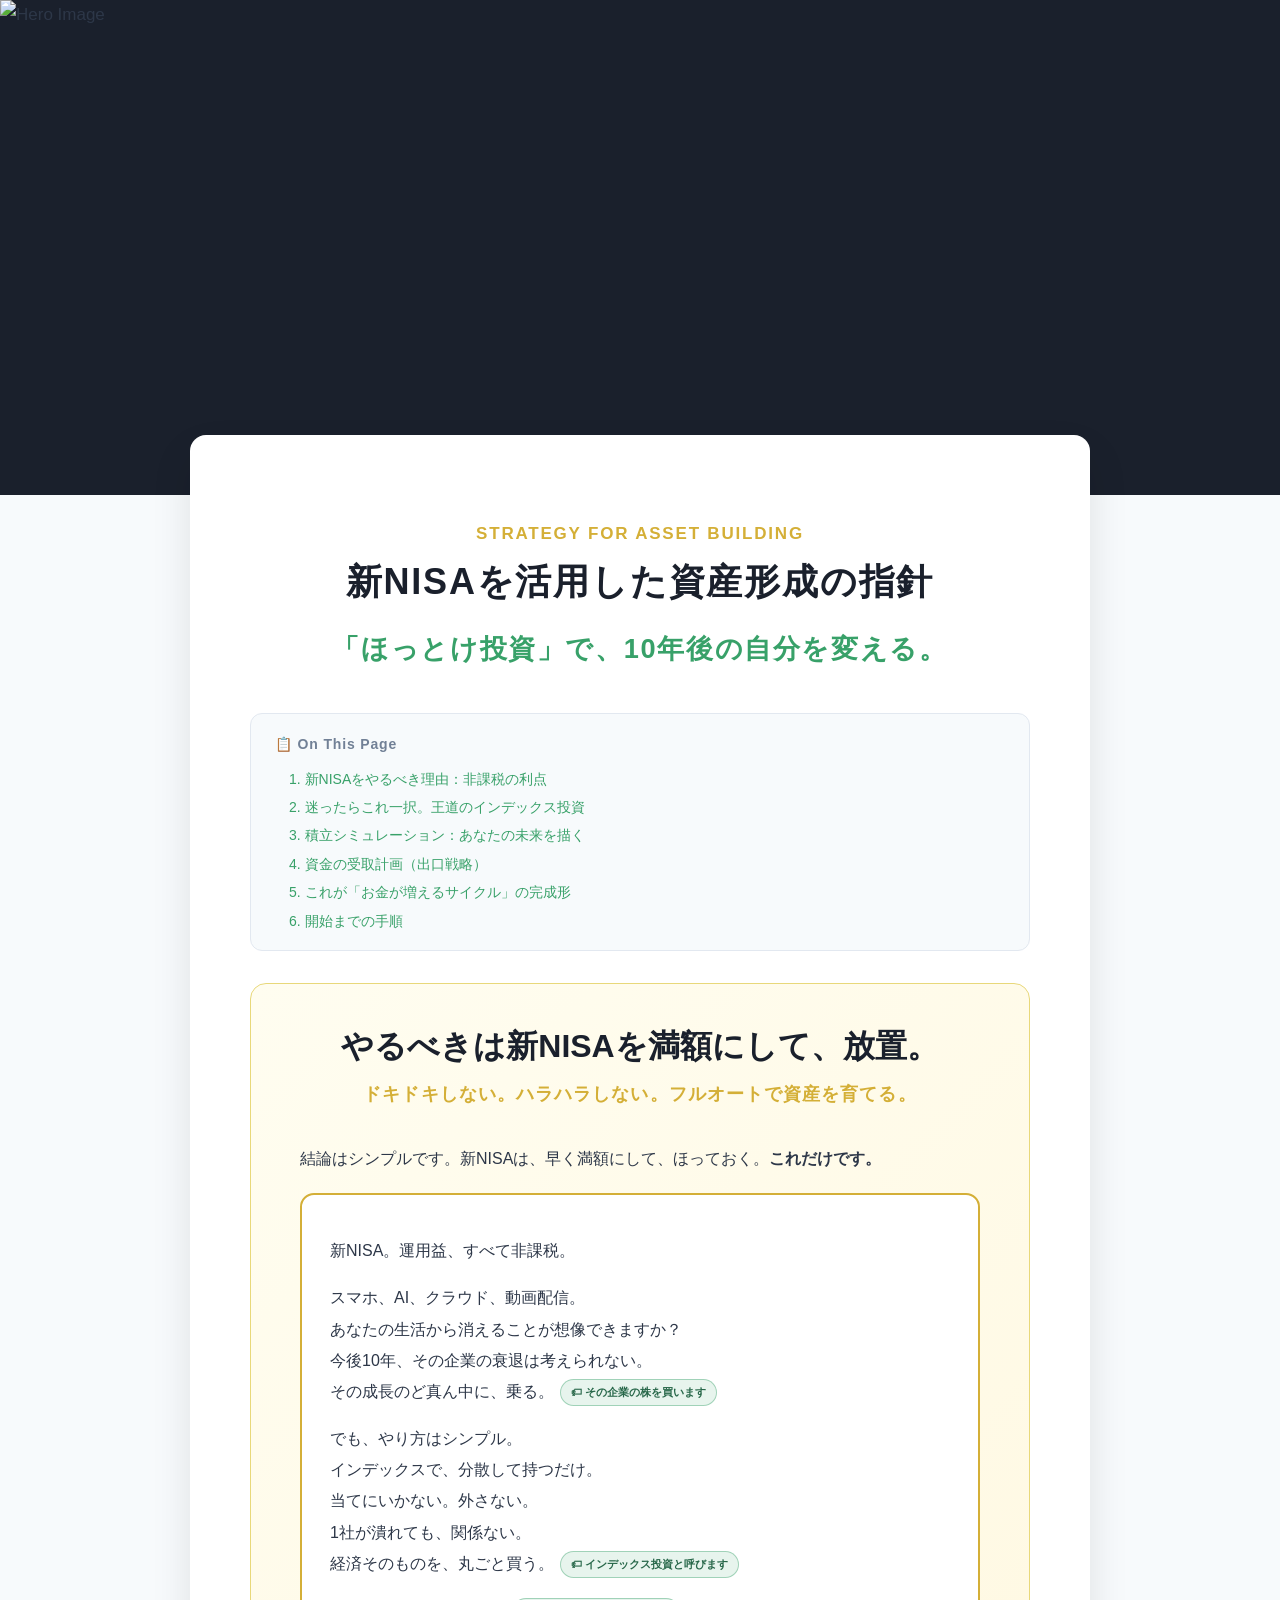
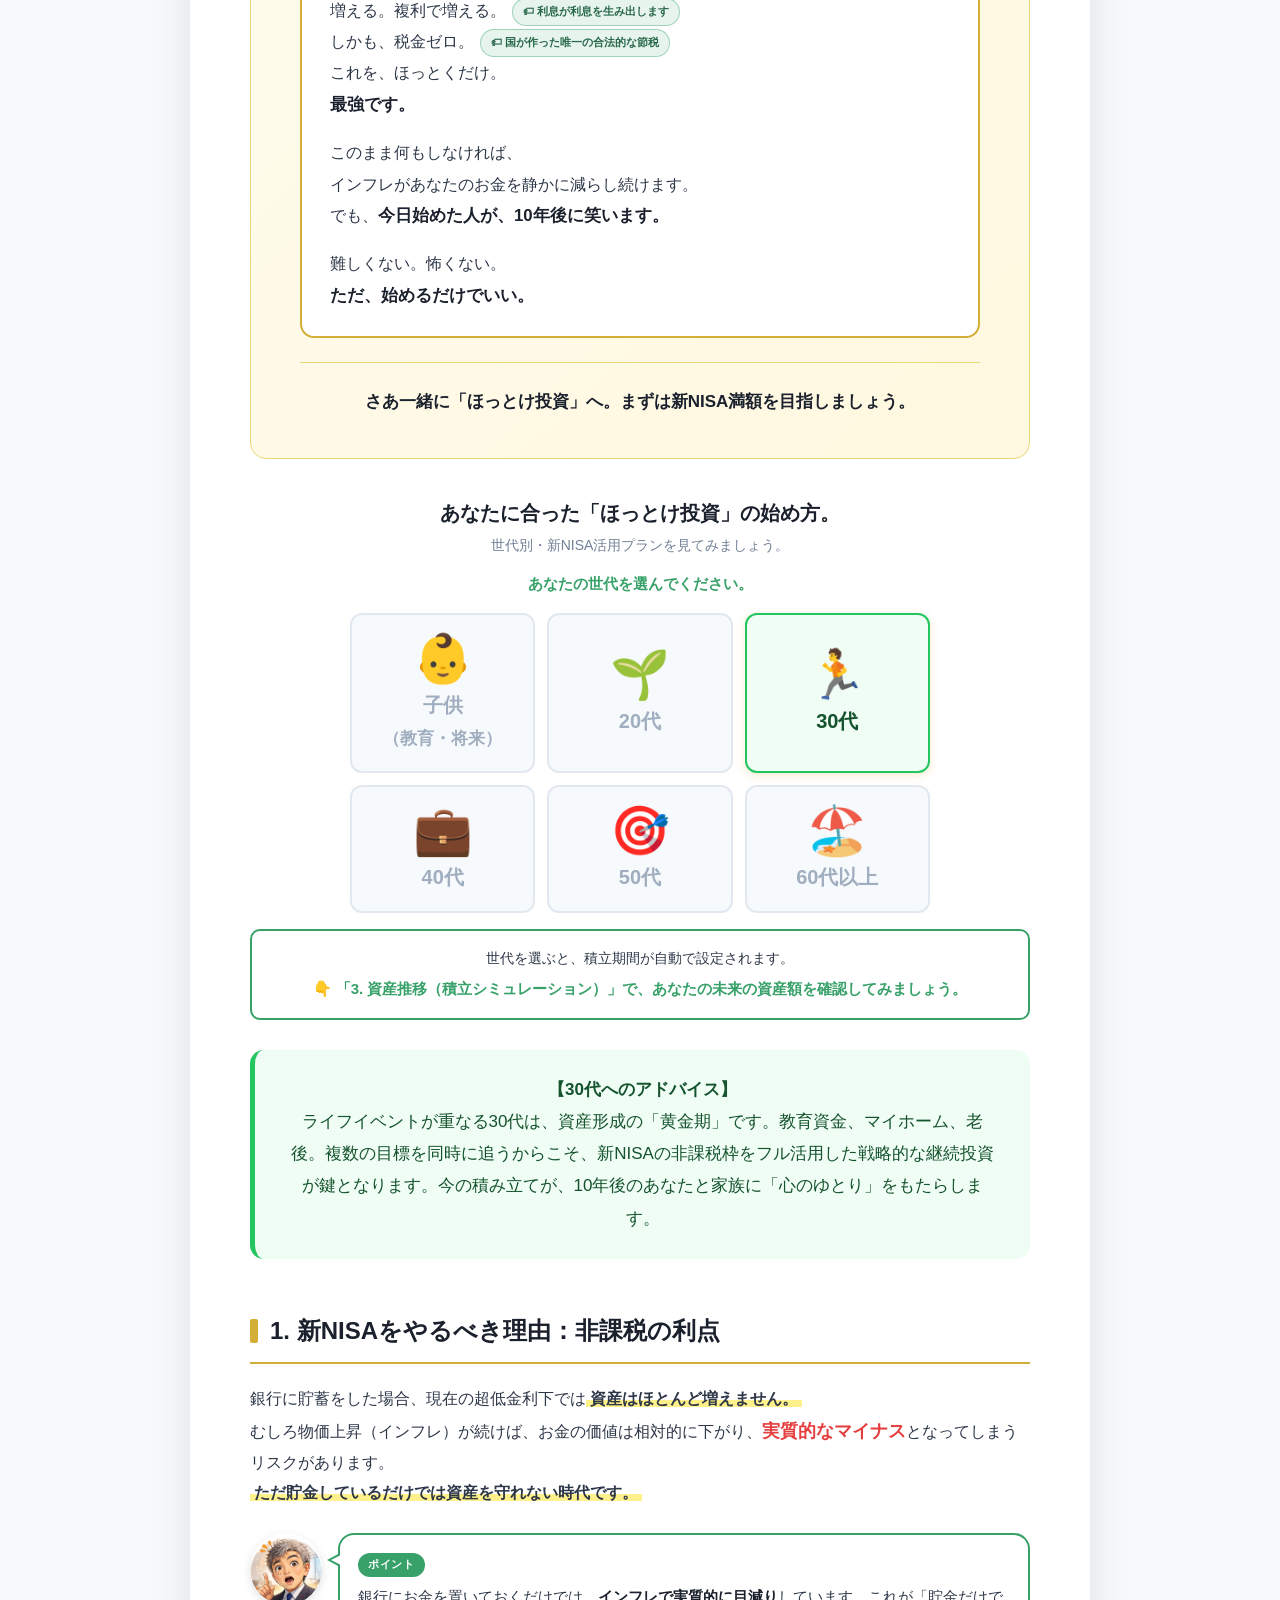
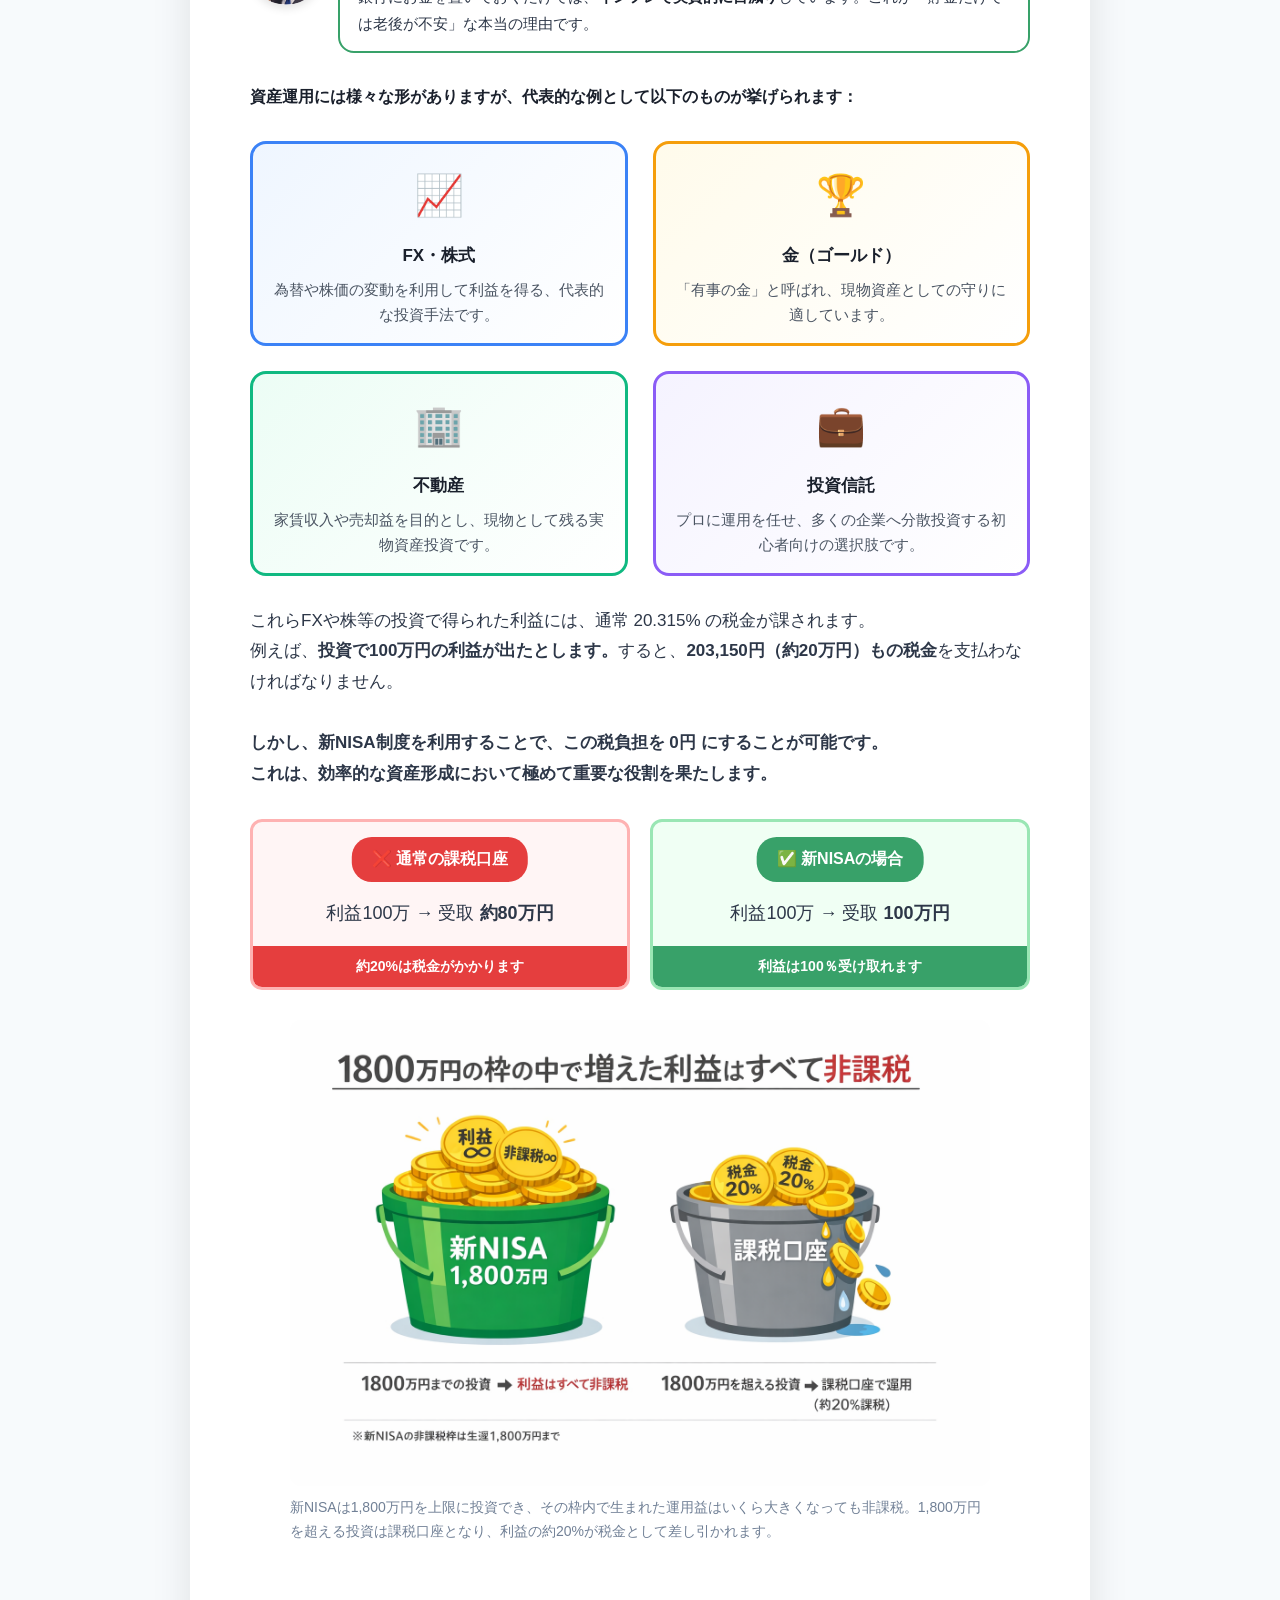
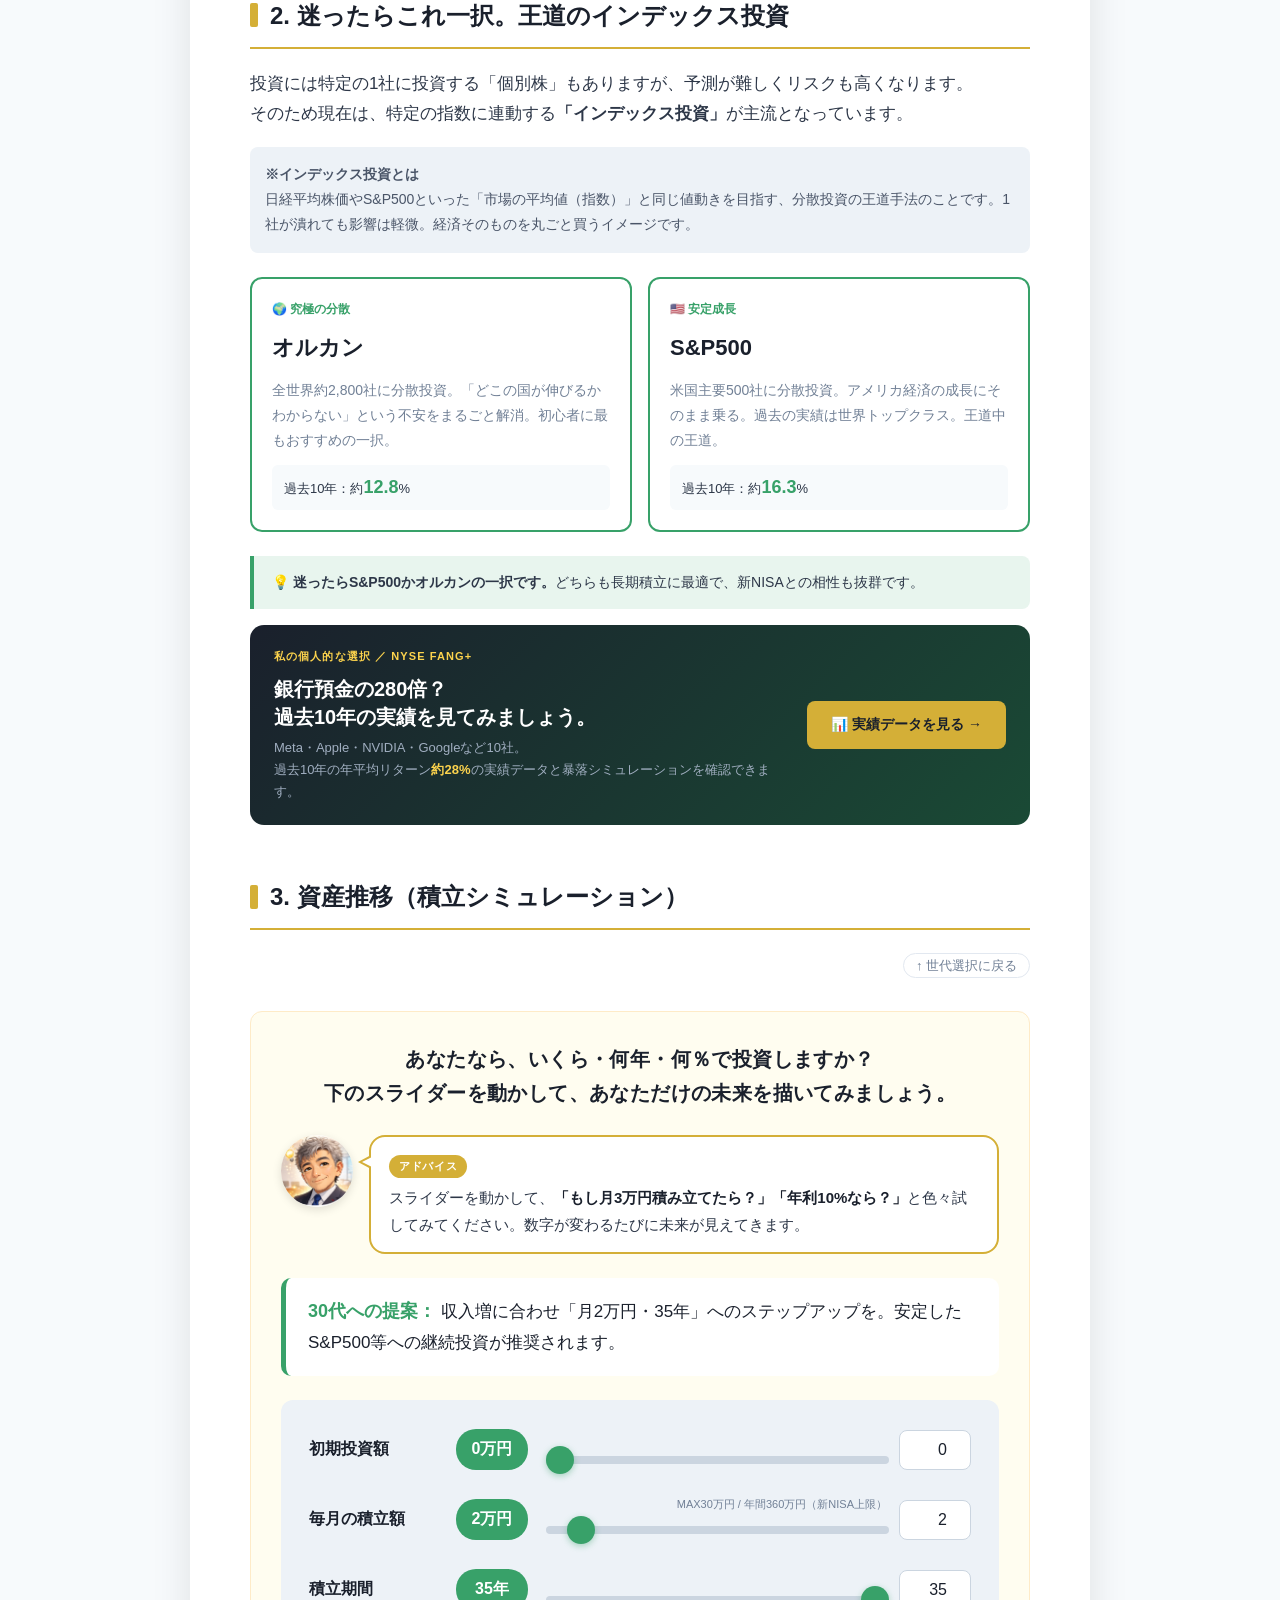
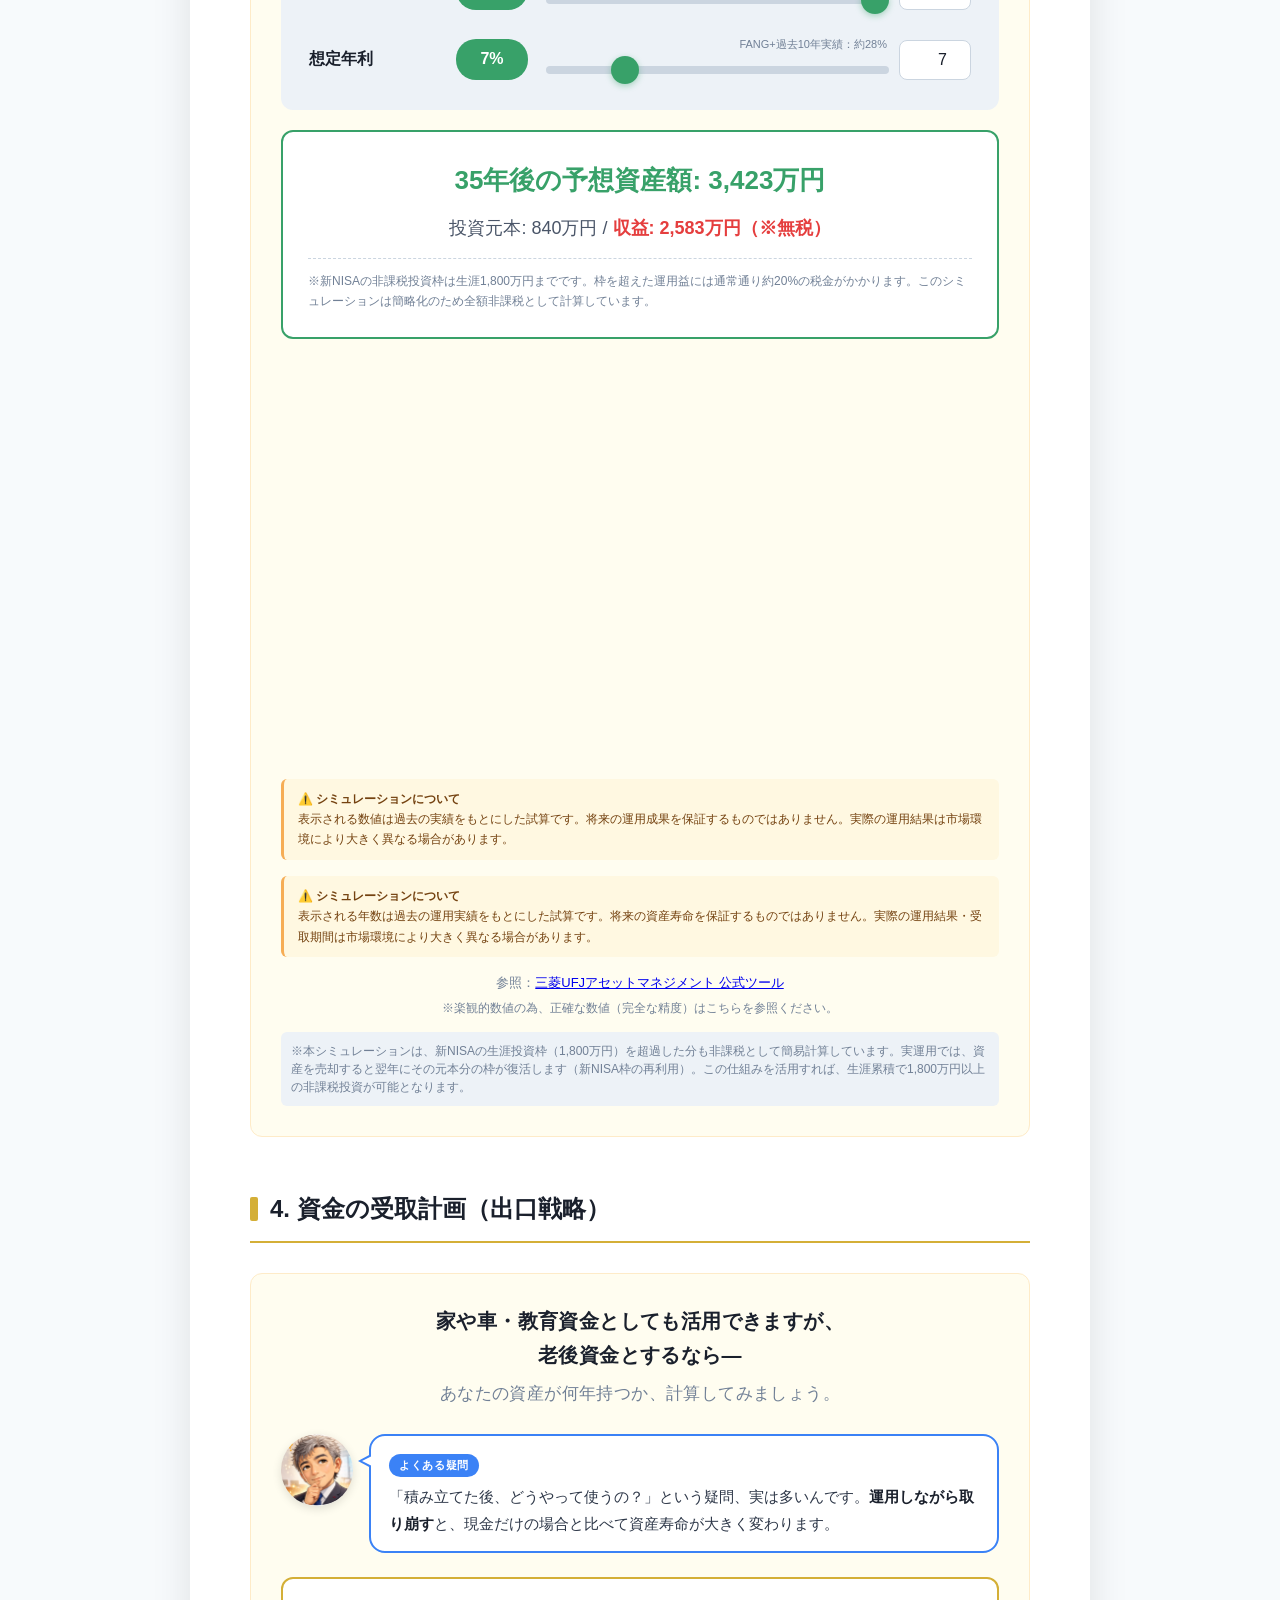
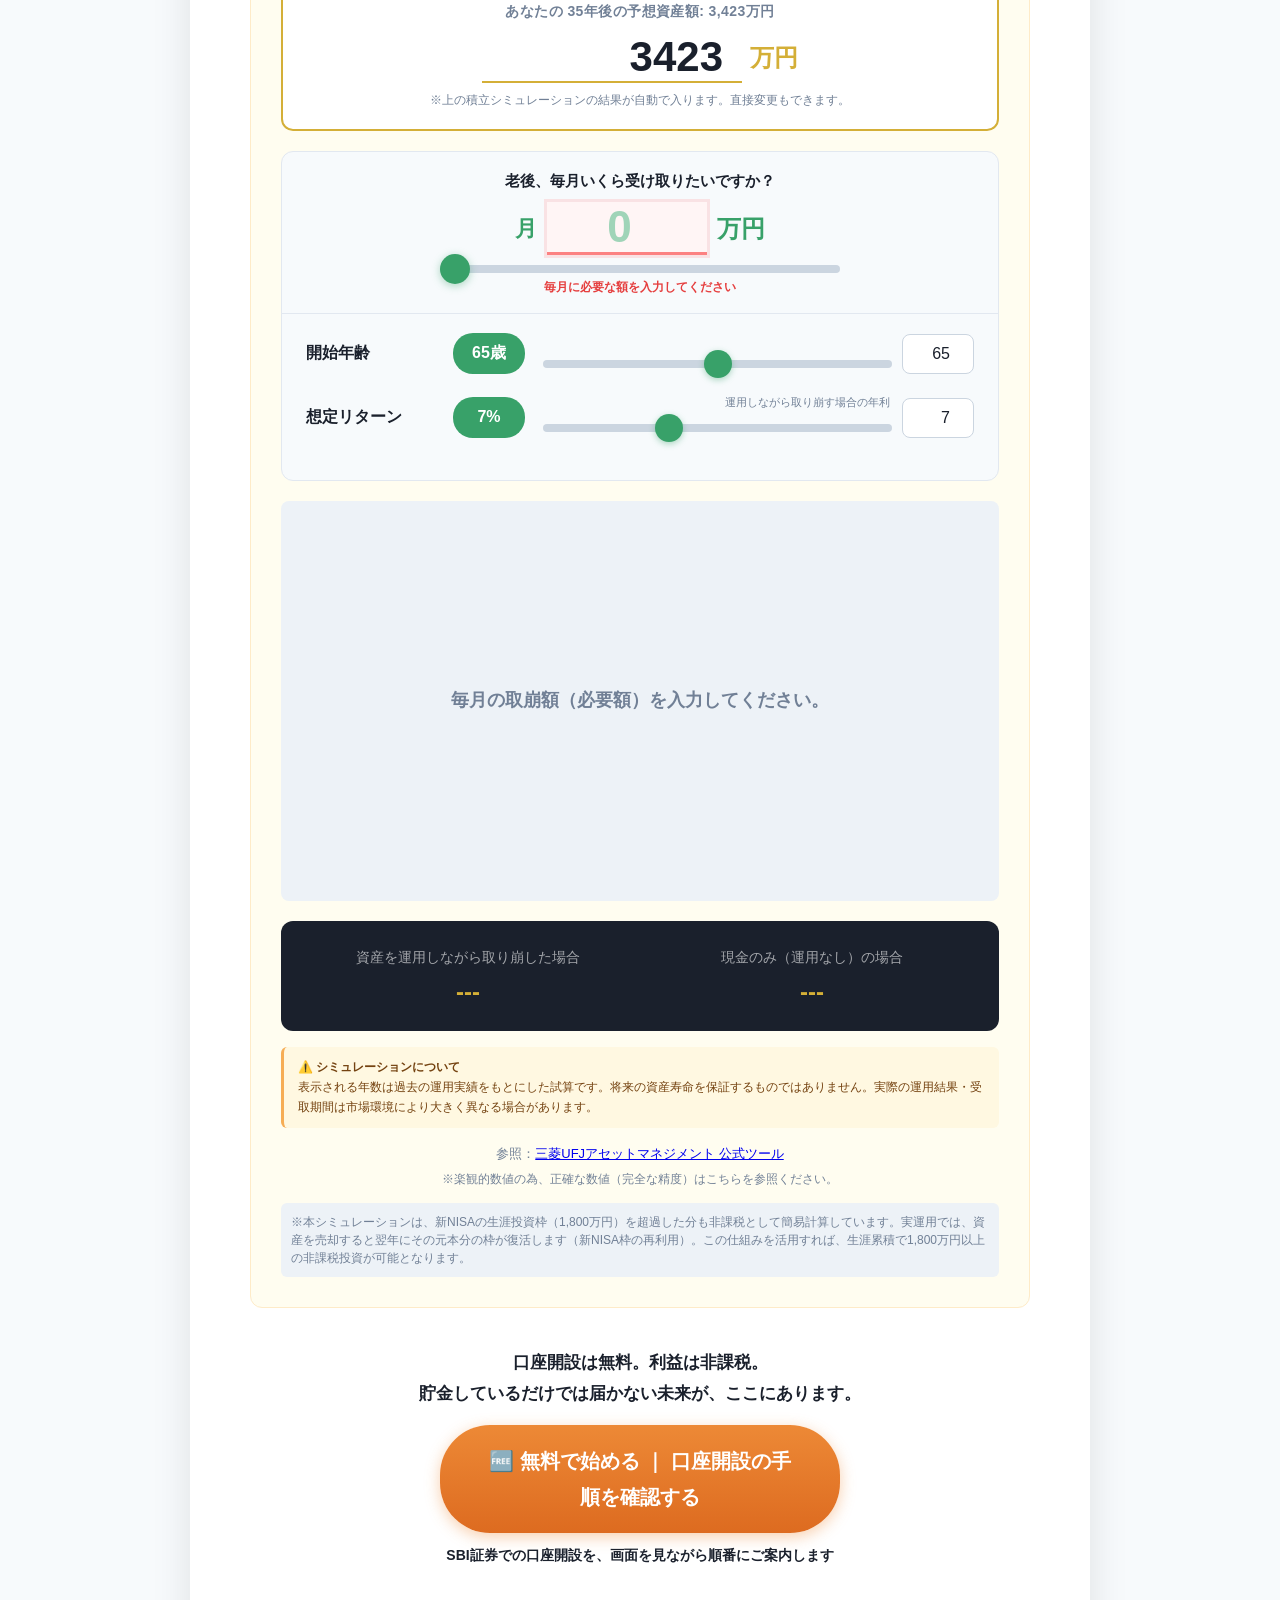
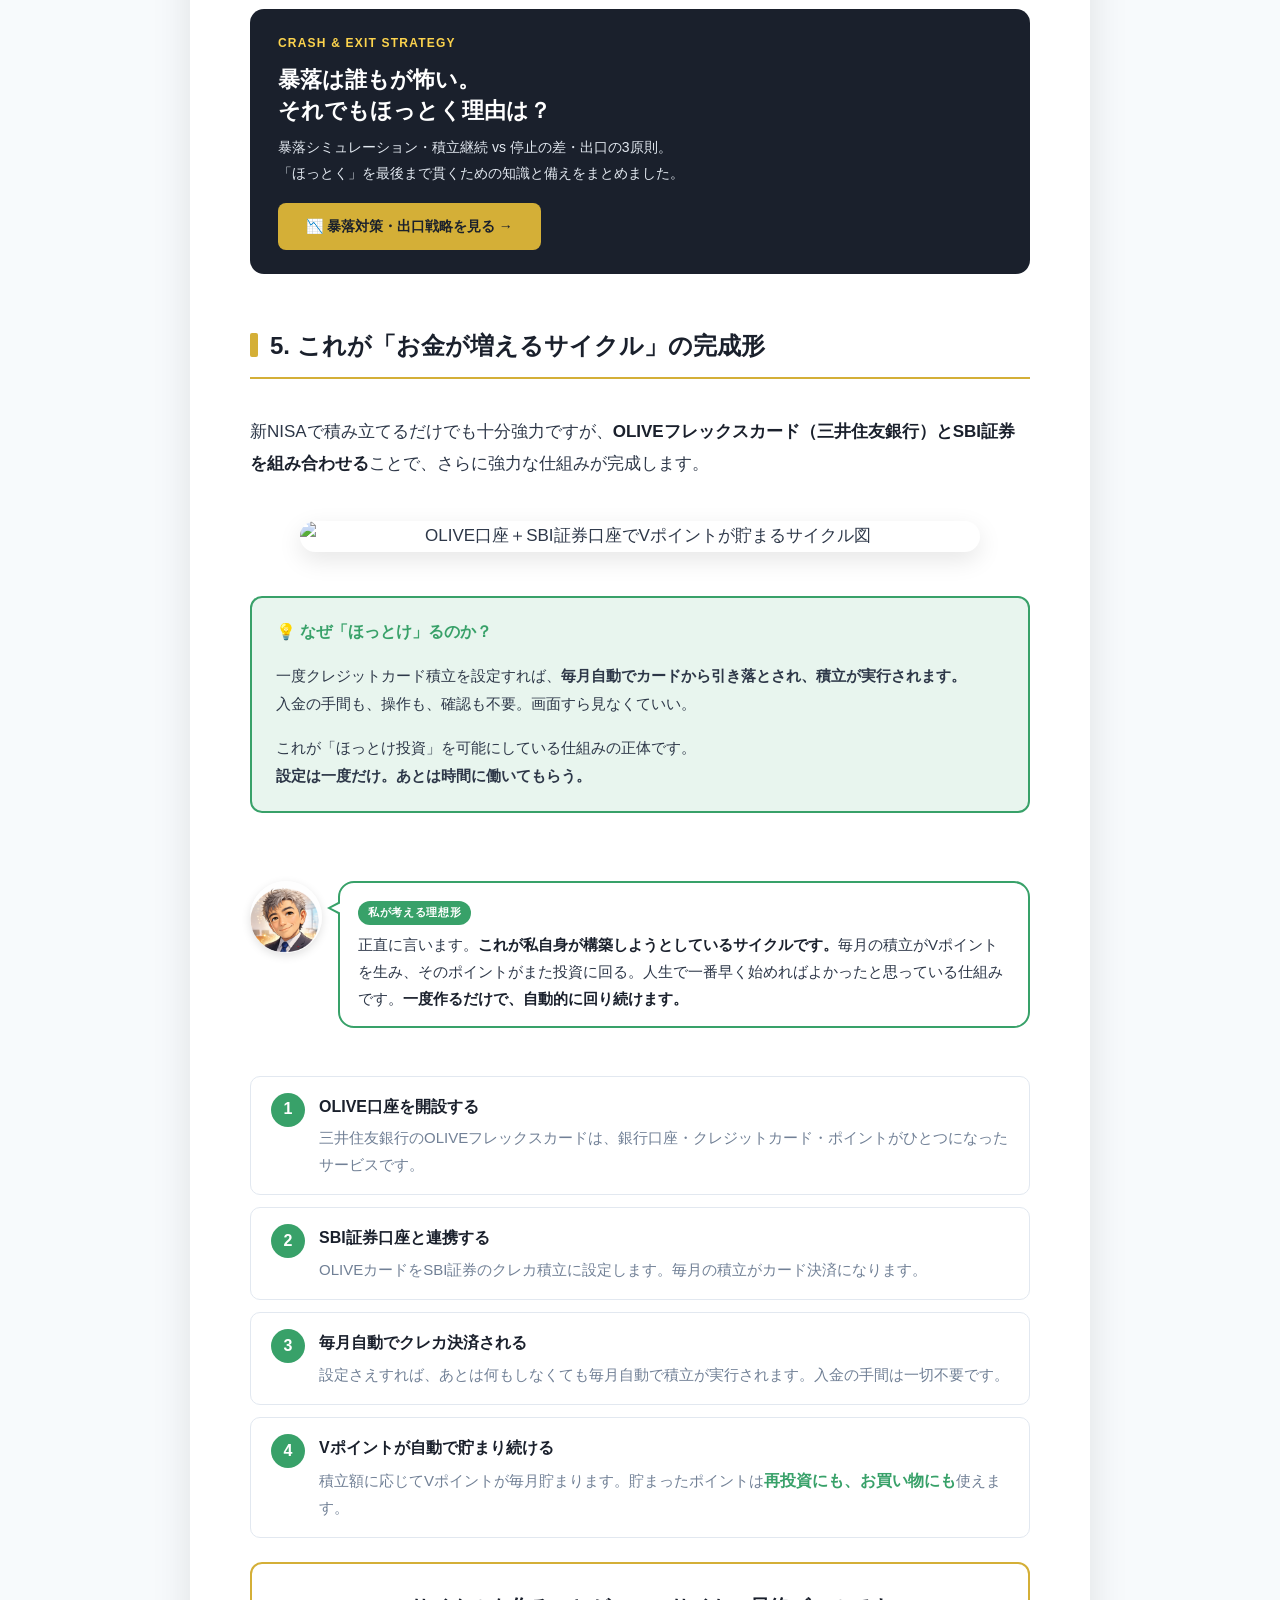
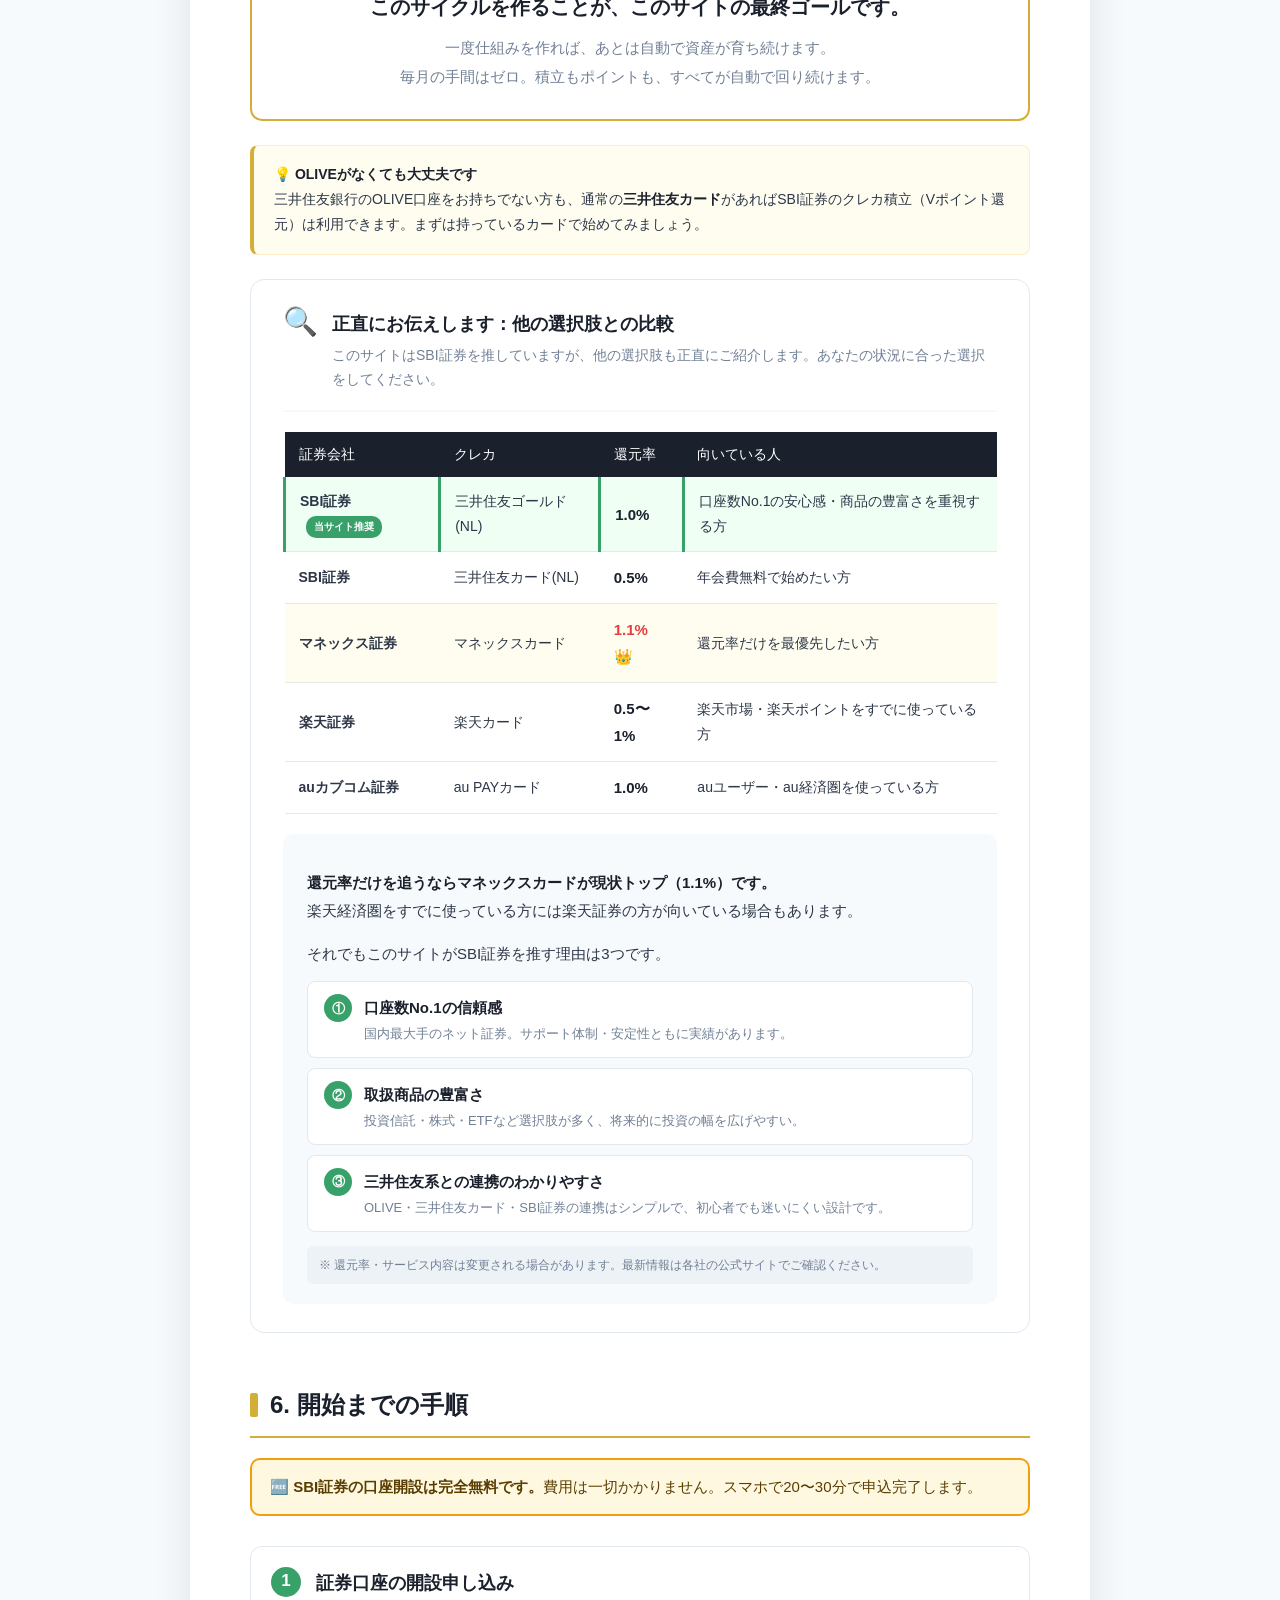
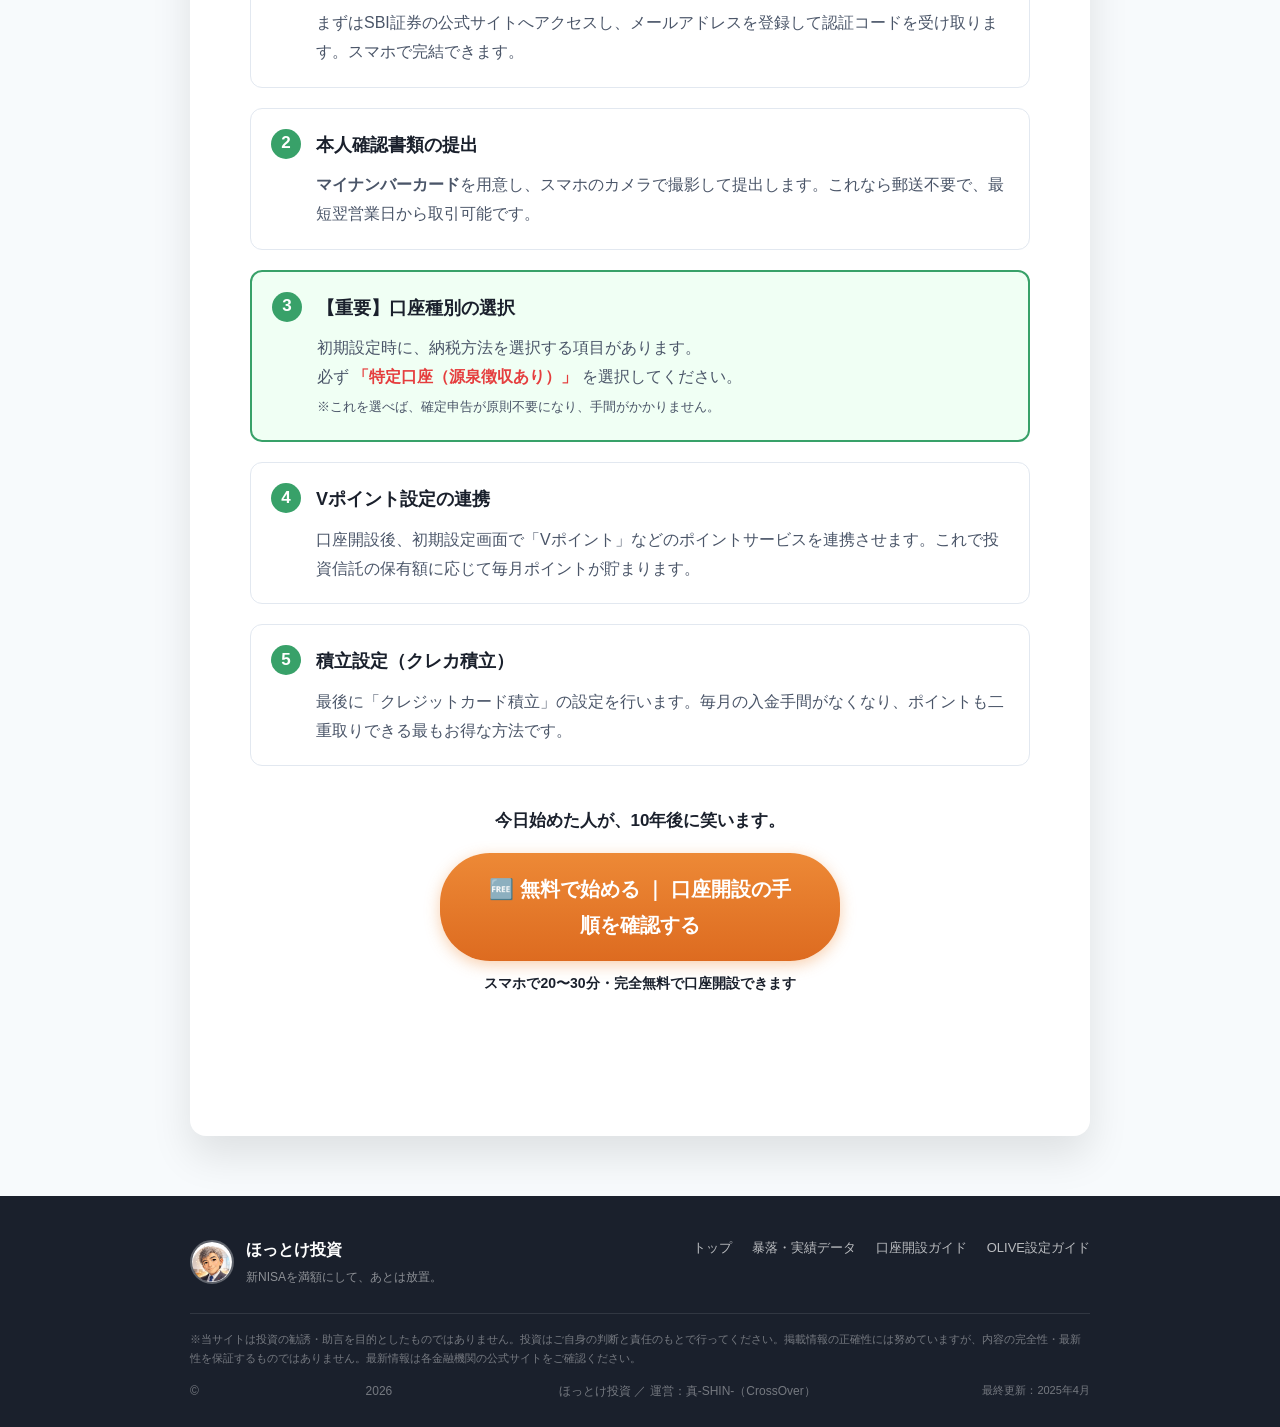
==== commit 8aeed149: "Add files via upload" ====
--- a/index.html
+++ b/index.html
@@ -1,817 +1,806 @@
-<!DOCTYPE html>
-<html lang="ja">
-<head>
-  <meta charset="UTF-8">
-  <meta name="viewport" content="width=device-width, initial-scale=1.0">
-
-  <!-- ── SEO ── -->
-  <title>初心者のための新NISA完全ガイド｜ほっとけ投資でSBI証券から始める</title>
-  <meta name="description" content="投資が初めての方でも迷わず始められる新NISA完全ガイド。非課税の仕組み・積立シミュレーション・OLIVE×Vポイントサイクルをわかりやすく解説。SBI証券で口座開設から積立設定まで順番にご案内します。">
-  <meta name="keywords" content="新NISA,SBI証券,積立投資,OLIVE,Vポイント,投資初心者,50代,60代,ドルコスト平均法,インデックス投資">
-  <meta name="author" content="新NISA資産形成ガイド">
-  <link rel="canonical" href="https://crossover4029-web.github.io/nisa-site/">
-
-  <!-- ── OGP（SNSシェア対応） ── -->
-  <meta property="og:type"        content="website">
-  <meta property="og:title"       content="初心者のための新NISA完全ガイド｜ほっとけ投資でSBI証券から始める">
-  <meta property="og:description" content="投資が初めての方でも迷わず始められる新NISA完全ガイド。積立シミュレーション・OLIVE×Vポイントサイクルをわかりやすく解説。">
-  <meta property="og:url"         content="https://crossover4029-web.github.io/nisa-site/">
-  <meta property="og:image"       content="https://crossover4029-web.github.io/nisa-site/img/nisa-1800man-taxfree-vs-tax-account.png">
-  <meta property="og:site_name"   content="新NISA資産形成ガイド">
-  <meta property="og:locale"      content="ja_JP">
-
-  <!-- ── Twitter Card ── -->
-  <meta name="twitter:card"        content="summary_large_image">
-  <meta name="twitter:title"       content="初心者のための新NISA完全ガイド｜ほっとけ投資でSBI証券から始める">
-  <meta name="twitter:description" content="投資が初めての方でも迷わず始められる新NISA完全ガイド。SBI証券で口座開設から積立設定まで順番にご案内。">
-  <meta name="twitter:image"       content="https://crossover4029-web.github.io/nisa-site/img/nisa-1800man-taxfree-vs-tax-account.png">
-
-  <!-- ── LCP最適化：hero画像を最優先で先読み ── -->
-  <link rel="preload" as="image" href="img/main_visual.jpg">
-  <link rel="stylesheet" href="css/style.css">
-  <!-- deferにより描画をブロックせず、DOMContentLoaded後に実行 -->
-  <script src="https://cdn.jsdelivr.net/npm/chart.js" defer></script>
-  <script src="js/script.js" defer></script>
-  <style>
-    .hottoke-note {
-      display: inline-block;
-      background: rgba(56, 161, 105, 0.12);
-      color: #276749;
-      font-size: 11px;
-      font-weight: 700;
-      padding: 2px 10px;
-      border-radius: 20px;
-      border: 1px solid rgba(56, 161, 105, 0.4);
-      margin-left: 6px;
-      vertical-align: middle;
-      white-space: nowrap;
-    }
-  </style>
-</head>
-<body>
-
-  <div class="hero-section">
-      <img src="img/main_visual.jpg" alt="Hero Image" class="hero-image"
-           fetchpriority="high" decoding="sync">
-      <div class="hero-overlay"></div>
-  </div>
-
-  <div class="container">
-      <h1>
-        <span>Strategy for Asset Building</span>
-        新NISAを活用した資産形成の指針
-        <em class="h1-sub" style="font-size: clamp(1.3rem, 3vw, 1.7rem);">「ほっとけ投資」で、10年後の自分を変える。</em>
-      </h1>
-
-      <!-- ⑥ ページ内目次 -->
-      <nav class="page-toc">
-        <div class="page-toc-title">📋 On This Page</div>
-        <ul class="page-toc-list">
-          <li><a href="#section1">1. 新NISAをやるべき理由：非課税の利点</a></li>
-          <li><a href="#section2">2. 迷ったらこれ一択。王道のインデックス投資</a></li>
-          <li><a href="#simulation">3. 積立シミュレーション：あなたの未来を描く</a></li>
-          <li><a href="#section5">4. 資金の受取計画（出口戦略）</a></li>
-          <li><a href="#section6">5. これが「お金が増えるサイクル」の完成形</a></li>
-          <li><a href="#section7">6. 開始までの手順</a></li>
-        </ul>
-      </nav>
-
-      <!-- ほっとけ投資セクション -->
-      <div class="hottoke-section">
-
-        <div class="hottoke-catchcopy">
-          やるべきは新NISAを満額にして、放置。
-        </div>
-        <div class="hottoke-subcopy" style="color: #d4af37; font-weight: 700;">
-          ドキドキしない。ハラハラしない。フルオートで資産を育てる。
-        </div>
-
-        <div class="hottoke-body">
-          <p>結論はシンプルです。新NISAは、早く満額にして、ほっておく。<strong>これだけです。</strong></p>
-
-          <!-- メッセージ：1つの角丸ボックス -->
-          <div class="hottoke-message-box">
-            <p>新NISA。運用益、すべて非課税。</p>
-            <p>スマホ、AI、クラウド、動画配信。<br>あなたの生活から消えることが想像できますか？<br>今後10年、その企業の衰退は考えられない。<br>その成長のど真ん中に、乗る。<span class="hottoke-note">🏷 その企業の株を買います</span></p>
-            <p>でも、やり方はシンプル。<br>インデックスで、分散して持つだけ。<br>当てにいかない。外さない。<br>1社が潰れても、関係ない。<br>経済そのものを、丸ごと買う。<span class="hottoke-note">🏷 インデックス投資と呼びます</span></p>
-            <p>増える。複利で増える。<span class="hottoke-note">🏷 利息が利息を生み出します</span><br>しかも、税金ゼロ。<span class="hottoke-note">🏷 国が作った唯一の合法的な節税</span><br>これを、ほっとくだけ。<br><strong class="hottoke-strong">最強です。</strong></p>
-            <p>このまま何もしなければ、<br>インフレがあなたのお金を静かに減らし続けます。<br>でも、<strong class="hottoke-strong">今日始めた人が、10年後に笑います。</strong></p>
-            <p>難しくない。怖くない。<br><strong class="hottoke-strong">ただ、始めるだけでいい。</strong></p>
-          </div>
-
-          <!-- 横長バナー：私についてはこちら -->
-          <a href="./about.html" class="hottoke-about-banner">
-            <img src="img/chara-smile.png" alt="運営者" class="hottoke-about-icon" loading="lazy">
-            <div class="hottoke-about-text">
-              <strong>真-SHIN-　61歳・IT企業PM ／ 私が本気で勧める理由</strong>
-              <small>FXで数百万失った私が、今これしかやっていない理由を話しています。</small>
-            </div>
-            <span class="hottoke-about-arrow">▶ 私についてはこちら</span>
-          </a>
-
-          <div class="hottoke-cta-text">
-            さあ一緒に「ほっとけ投資」へ。まずは新NISA満額を目指しましょう。
-          </div>
-        </div>
-
-      </div>
-
-      <div class="age-input-section" id="target-section">
-          <div class="age-input-heading">あなたに合った「ほっとけ投資」の始め方。</div>
-          <div class="age-input-sub">世代別・新NISA活用プランを見てみましょう。</div>
-          <span class="age-input-label">あなたの世代を選んでください。</span>
-          <div class="target-selector">
-              <button id="btn-kid" class="target-btn" onclick="setTarget('kid')" data-age-group="kid"><span class="btn-icon">👶</span>子供<br><small>（教育・将来）</small></button>
-              <button id="btn-20"  class="target-btn" onclick="setTarget('20')"  data-age-group="20"><span class="btn-icon">🌱</span>20代</button>
-              <button id="btn-30"  class="target-btn" onclick="setTarget('30')"  data-age-group="30"><span class="btn-icon">🏃</span>30代</button>
-              <button id="btn-40"  class="target-btn" onclick="setTarget('40')"  data-age-group="40"><span class="btn-icon">💼</span>40代</button>
-              <button id="btn-50"  class="target-btn" onclick="setTarget('50')"  data-age-group="50"><span class="btn-icon">🎯</span>50代</button>
-              <button id="btn-60"  class="target-btn" onclick="setTarget('60')"  data-age-group="60"><span class="btn-icon">🏖️</span>60代以上</button>
-          </div>
-          <div class="age-input-guide">
-            世代を選ぶと、積立期間が自動で設定されます。<br>
-            <a href="#simulation" class="age-input-guide-link">👇 「3. 資産推移（積立シミュレーション）」で、あなたの未来の資産額を確認してみましょう。</a>
-          </div>
-      </div>
-
-      <!-- =====================================================
-           ② アドバイスボックス
-           data-gen 属性を JS で付与 → CSS で世代別カラー適用
-           ===================================================== -->
-      <div id="target-advice">
-          <!-- JS の setTarget() が innerHTML と data-gen を書き換える -->
-          世代を選ぶと、あなたへのアドバイスが表示されます。
-      </div>
-
-      <!-- ===================================================== -->
-
-      <h2 id="section1">1. 新NISAをやるべき理由：非課税の利点</h2>
-      <p style="font-size: 16px; line-height: 1.9;">
-          銀行に貯蓄をした場合、現在の超低金利下では<span class="emphasis">資産はほとんど増えません。</span><br>
-          むしろ物価上昇（インフレ）が続けば、お金の価値は相対的に下がり、<strong style="color: var(--tax-red); font-size: 1.1em;">実質的なマイナス</strong>となってしまうリスクがあります。<br>
-          <span class="emphasis">ただ貯金しているだけでは資産を守れない時代です。</span>
-      </p>
-
-      <!-- キャラ吹き出し：ポイント -->
-      <div class="chara-balloon right type-point">
-          <img src="img/chara-point.png" alt="キャラクター" class="chara-balloon-icon" loading="lazy">
-          <div class="chara-balloon-body">
-              <span class="balloon-label">ポイント</span><br>
-              銀行にお金を置いておくだけでは、<strong>インフレで実質的に目減り</strong>しています。これが「貯金だけでは老後が不安」な本当の理由です。
-          </div>
-      </div>
-
-      <p style="font-size: 16px; font-weight: bold; color: var(--primary-dark); margin: 30px 0 20px;">
-          資産運用には様々な形がありますが、代表的な例として以下のものが挙げられます：
-      </p>
-
-      <div class="invest-grid">
-          <div class="invest-item fx">
-              <div class="invest-icon">📈</div>
-              <strong>FX・株式</strong>
-              <p>為替や株価の変動を利用して利益を得る、代表的な投資手法です。</p>
-          </div>
-          <div class="invest-item gold">
-              <div class="invest-icon">🏆</div>
-              <strong>金（ゴールド）</strong>
-              <p>「有事の金」と呼ばれ、現物資産としての守りに適しています。</p>
-          </div>
-          <div class="invest-item estate">
-              <div class="invest-icon">🏢</div>
-              <strong>不動産</strong>
-              <p>家賃収入や売却益を目的とし、現物として残る実物資産投資です。</p>
-          </div>
-          <div class="invest-item fund">
-              <div class="invest-icon">💼</div>
-              <strong>投資信託</strong>
-              <p>プロに運用を任せ、多くの企業へ分散投資する初心者向けの選択肢です。</p>
-          </div>
-      </div>
-
-      <p>
-          これらFXや株等の投資で得られた利益には、通常 20.315% の税金が課されます。<br>
-          例えば、<strong>投資で100万円の利益が出たとします。</strong>すると、<strong>203,150円（約20万円）もの税金</strong>を支払わなければなりません。<br><br>
-          <strong>しかし、新NISA制度を利用することで、この税負担を 0円 にすることが可能です。</strong><br>
-          <strong>これは、効率的な資産形成において極めて重要な役割を果たします。</strong>
-      </p>
-
-      <div class="nisa-comparison">
-          <div class="comp-card taxed">
-              <div class="comp-card-title">❌ 通常の課税口座</div>
-              <div class="comp-card-content">利益100万 → 受取 <strong>約80万円</strong></div>
-              <div class="comp-card-footer">約20%は税金がかかります</div>
-          </div>
-          <div class="comp-card nisa">
-              <div class="comp-card-title">✅ 新NISAの場合</div>
-              <div class="comp-card-content">利益100万 → 受取 <strong>100万円</strong></div>
-              <div class="comp-card-footer">利益は100％受け取れます</div>
-          </div>
-      </div>
-
-      <figure class="nisa-1800-figure">
-          <img src="img/nisa-1800man-taxfree-vs-tax-account.png" loading="lazy" alt="1800万円の枠の中で増えた利益はすべて非課税・課税口座との比較図">
-          <figcaption>新NISAは1,800万円を上限に投資でき、その枠内で生まれた運用益はいくら大きくなっても非課税。1,800万円を超える投資は課税口座となり、利益の約20%が税金として差し引かれます。</figcaption>
-      </figure>
-
-      <h2 id="section2">2. 迷ったらこれ一択。王道のインデックス投資</h2>
-      <p>
-          投資には特定の1社に投資する「個別株」もありますが、予測が難しくリスクも高くなります。<br>
-          そのため現在は、特定の指数に連動する<strong>「インデックス投資」</strong>が主流となっています。
-      </p>
-
-      <p style="font-size: 14px; color: #4a5568; background: #edf2f7; padding: 15px; border-radius: 8px; margin-bottom: 20px;">
-          <strong>※インデックス投資とは</strong><br>
-          日経平均株価やS&P500といった「市場の平均値（指数）」と同じ値動きを目指す、分散投資の王道手法のことです。1社が潰れても影響は軽微。経済そのものを丸ごと買うイメージです。
-      </p>
-
-      <!-- 王道2択カード -->
-      <div class="orthodox-grid">
-          <div class="orthodox-card recommended">
-              <div class="orthodox-badge">🌍 究極の分散</div>
-              <div class="orthodox-name">オルカン</div>
-              <div class="orthodox-desc">全世界約2,800社に分散投資。「どこの国が伸びるかわからない」という不安をまるごと解消。初心者に最もおすすめの一択。</div>
-              <div class="orthodox-rate">過去10年：約<strong>12.8</strong>%</div>
-          </div>
-          <div class="orthodox-card recommended">
-              <div class="orthodox-badge">🇺🇸 安定成長</div>
-              <div class="orthodox-name">S&P500</div>
-              <div class="orthodox-desc">米国主要500社に分散投資。アメリカ経済の成長にそのまま乗る。過去の実績は世界トップクラス。王道中の王道。</div>
-              <div class="orthodox-rate">過去10年：約<strong>16.3</strong>%</div>
-          </div>
-      </div>
-
-      <div class="orthodox-note">
-          💡 <strong>迷ったらS&P500かオルカンの一択です。</strong>どちらも長期積立に最適で、新NISAとの相性も抜群です。
-      </div>
-
-      <!-- ── FANG+ コンパクトカード ── -->
-      <div style="margin:0 0 2rem; background:linear-gradient(135deg,#1a202c 0%,#1a4a35 100%); border-radius:14px; padding:22px 24px; display:flex; align-items:center; justify-content:space-between; flex-wrap:wrap; gap:16px;">
-        <div style="flex:1; min-width:200px;">
-          <div style="font-size:11px; font-weight:700; letter-spacing:.1em; color:#fcd34d; margin-bottom:8px;">私の個人的な選択 ／ NYSE FANG+</div>
-          <div style="font-size:clamp(1rem,2.5vw,1.25rem); font-weight:900; color:#fff; margin-bottom:6px; line-height:1.4;">
-            銀行預金の280倍？<br>過去10年の実績を見てみましょう。
-          </div>
-          <div style="font-size:13px; color:#a0aec0; line-height:1.7;">
-            Meta・Apple・NVIDIA・Googleなど10社。<br>
-            過去10年の年平均リターン<strong style="color:#fcd34d;">約28%</strong>の実績データと暴落シミュレーションを確認できます。
-          </div>
-        </div>
-        <a href="./crash-strategy.html" style="flex-shrink:0; display:inline-block; background:#d4af37; color:#1a202c; font-weight:700; font-size:14px; padding:11px 24px; border-radius:8px; text-decoration:none; white-space:nowrap;">
-          📊 実績データを見る →
-        </a>
-      </div>
-
-      <h2 id="simulation">3. 資産推移（積立シミュレーション）</h2>
-      <div class="back-to-target">
-          <a href="#target-section">↑ 世代選択に戻る</a>
-      </div>
-      <div class="simulation-box">
-          <div class="sim-instruction">あなたなら、いくら・何年・何％で投資しますか？<br>下のスライダーを動かして、あなただけの未来を描いてみましょう。</div>
-
-          <!-- キャラ吹き出し：アイデア -->
-          <div class="chara-balloon right type-idea">
-              <img src="img/chara-idea.png" alt="キャラクター" class="chara-balloon-icon" loading="lazy">
-              <div class="chara-balloon-body">
-                  <span class="balloon-label">アドバイス</span><br>
-                  スライダーを動かして、<strong>「もし月3万円積み立てたら？」「年利10%なら？」</strong>と色々試してみてください。数字が変わるたびに未来が見えてきます。
-              </div>
-          </div>
-
-          <div id="accumulation-suggestion" class="suggestion-box"></div>
-
-          <div class="control-panel">
-
-              <!-- 初期投資額 -->
-              <div class="input-group">
-                  <label>初期投資額</label>
-                  <span class="input-val-badge" id="initialDisplay">0万円</span>
-                  <input type="range" id="initialSlider" min="0" max="500" step="10" value="0" oninput="syncSlider('initial')">
-                  <input type="number" id="initialInput" min="0" max="500" step="10" value="0" oninput="syncNumber('initial')">
-              </div>
-
-              <!-- 毎月の積立額 -->
-              <div class="input-group">
-                  <label>毎月の積立額</label>
-                  <span class="input-val-badge" id="monthlyDisplay">0万円</span>
-                  <span class="input-sub">MAX30万円 / 年間360万円（新NISA上限）</span>
-                  <input type="range" id="monthlySlider" min="0" max="30" step="0.5" value="0" oninput="syncSlider('monthly')">
-                  <input type="number" id="monthlyInput" min="0" max="30" step="0.5" value="0" oninput="syncNumber('monthly')">
-              </div>
-
-              <!-- 積立期間 -->
-              <div class="input-group">
-                  <label>積立期間</label>
-                  <span class="input-val-badge" id="yearsDisplay">35年</span>
-                  <input type="range" id="yearsSlider" min="1" max="35" step="1" value="35" oninput="syncSlider('years')">
-                  <input type="number" id="yearsInput" min="1" max="65" step="1" value="35" oninput="syncNumber('years')">
-              </div>
-
-              <!-- 想定年利 -->
-              <div class="input-group">
-                  <label>想定年利</label>
-                  <span class="input-val-badge" id="rateDisplay">7%</span>
-                  <span class="input-sub">FANG+過去10年実績：約28%</span>
-                  <input type="range" id="rateSlider" min="1" max="30" step="0.5" value="7" oninput="syncSlider('rate')">
-                  <input type="number" id="rateInput" min="1" max="30" step="0.5" value="7" oninput="syncNumber('rate')">
-              </div>
-
-          </div>
-
-          <div class="result-display">
-              <div id="finalAmount" style="font-size: 26px; font-weight: bold; color: var(--nisa-green);"></div>
-              <div id="breakdownText" style="font-size: 18px; margin-top: 8px; color: #4a5568;"></div>
-              <div class="nisa-limit-note">※新NISAの非課税投資枠は生涯1,800万円までです。枠を超えた運用益には通常通り約20%の税金がかかります。このシミュレーションは簡略化のため全額非課税として計算しています。</div>
-          </div>
-          <div class="chart-container"><canvas id="accumulationChart"></canvas></div>
-          <!-- 免責注記：グラフ直下・見える位置 -->
-          <div style="background:#fff8e1; border-left:3px solid #f6ad55; border-radius:6px; padding:10px 14px; margin-top:16px; font-size:12px; color:#744210; line-height:1.7;">
-              ⚠️ <strong>シミュレーションについて</strong><br>
-              表示される数値は過去の実績をもとにした試算です。将来の運用成果を保証するものではありません。実際の運用結果は市場環境により大きく異なる場合があります。
-          </div>
-          <!-- 免責注記：結果直下・見える位置 -->
-          <div style="background:#fff8e1; border-left:3px solid #f6ad55; border-radius:6px; padding:10px 14px; margin-top:16px; font-size:12px; color:#744210; line-height:1.7;">
-              ⚠️ <strong>シミュレーションについて</strong><br>
-              表示される年数は過去の運用実績をもとにした試算です。将来の資産寿命を保証するものではありません。実際の運用結果・受取期間は市場環境により大きく異なる場合があります。
-          </div>
-          <div style="font-size: 13px; color: var(--text-muted); text-align: center; margin-top:14px;">
-              参照：<a href="https://www.am.mufg.jp/tool/tsumitate/" target="_blank">三菱UFJアセットマネジメント 公式ツール</a>
-          </div>
-          <div style="font-size: 12px; color: var(--text-muted); text-align: center; margin-top: 5px; line-height: 1.5;">
-              ※楽観的数値の為、正確な数値（完全な精度）はこちらを参照ください。
-          </div>
-          <div class="disclaimer-text">
-              ※本シミュレーションは、新NISAの生涯投資枠（1,800万円）を超過した分も非課税として簡易計算しています。実運用では、資産を売却すると翌年にその元本分の枠が復活します（新NISA枠の再利用）。この仕組みを活用すれば、生涯累積で1,800万円以上の非課税投資が可能となります。
-          </div>
-      </div>
-
-      <h2 id="section5">4. 資金の受取計画（出口戦略）</h2>
-      <div class="simulation-box">
-
-          <!-- 導入文言 -->
-          <div class="sim-instruction">家や車・教育資金としても活用できますが、<br>老後資金とするなら―<br><span class="sim-instruction-sub">あなたの資産が何年持つか、計算してみましょう。</span></div>
-
-          <!-- キャラ吹き出し：疑問 -->
-          <div class="chara-balloon right type-question">
-              <img src="img/chara-question.png" alt="キャラクター" class="chara-balloon-icon" loading="lazy">
-              <div class="chara-balloon-body">
-                  <span class="balloon-label">よくある疑問</span><br>
-                  「積み立てた後、どうやって使うの？」という疑問、実は多いんです。<strong>運用しながら取り崩す</strong>と、現金だけの場合と比べて資産寿命が大きく変わります。
-              </div>
-          </div>
-
-          <!-- ① 予想資産（最上部） -->
-          <div class="dec-assets-display">
-              <div class="dec-assets-label" id="decAssetsLabel">あなたの予想資産</div>
-              <div class="dec-assets-row">
-                  <input type="number" id="decAssets" class="dec-assets-input" value="0" oninput="syncDecNumber('decAssets')">
-                  <span class="dec-assets-unit">万円</span>
-              </div>
-              <div class="dec-assets-note">※上の積立シミュレーションの結果が自動で入ります。直接変更もできます。</div>
-          </div>
-
-          <!-- 入力パネル（1枠にまとめる） -->
-          <div class="dec-input-panel">
-
-              <!-- 毎月いくらほしいか -->
-              <div class="dec-monthly-hero">
-                  <div class="dec-monthly-hero-label">老後、毎月いくら受け取りたいですか？</div>
-                  <div class="dec-monthly-hero-row">
-                      <span class="dec-monthly-hero-prefix">月</span>
-                      <input type="number" id="decMonthly" min="0" max="50" step="0.5"
-                             class="dec-monthly-hero-input" placeholder="0"
-                             oninput="syncDecNumber('decMonthly')">
-                      <span class="dec-monthly-hero-unit">万円</span>
-                  </div>
-                  <input type="range" id="decMonthlySlider" min="0" max="50" step="0.5" value="0"
-                         class="dec-monthly-hero-slider" oninput="syncDecSlider('decMonthly')">
-                  <div id="decInputError" class="input-error-msg" style="text-align:center; margin-top:4px;">毎月に必要な額を入力してください</div>
-              </div>
-
-              <div class="dec-panel-divider"></div>
-
-              <!-- 開始年齢・想定リターン -->
-              <div class="control-panel dec-control-compact">
-                  <div class="input-group">
-                      <label>開始年齢</label>
-                      <span class="input-val-badge" id="decStartAgeDisplay">65歳</span>
-                      <input type="range" id="decStartAgeSlider" min="50" max="80" step="1" value="65" oninput="syncDecSlider('decStartAge')">
-                      <input type="number" id="decStartAge" min="50" max="80" value="65" oninput="syncDecNumber('decStartAge')">
-                  </div>
-                  <div class="input-group">
-                      <label>想定リターン</label>
-                      <span class="input-val-badge" id="decRateDisplay">7%</span>
-                      <span class="input-sub">運用しながら取り崩す場合の年利</span>
-                      <input type="range" id="decRateSlider" min="0" max="20" step="0.5" value="7" oninput="syncDecSlider('decRate')">
-                      <input type="number" id="decRate" min="0" max="20" step="0.5" value="7" oninput="syncDecNumber('decRate')">
-                  </div>
-              </div>
-
-          </div>
-
-          <div id="impactMessage" class="impact-banner"></div>
-          <div id="increaseAdvice" class="increase-advice" style="text-align:center;">月の取崩額をもっと増やしてみてください。</div>
-
-          <div class="chart-container" id="decChartContainer">
-              <div class="chart-placeholder">毎月の取崩額を入力してください。</div>
-          </div>
-
-          <div class="summary-card">
-              <div class="summary-item">
-                  <span class="summary-label">資産を運用しながら取り崩した場合</span>
-                  <div id="lifeWithInvest" class="summary-value">計算中...</div>
-              </div>
-              <div class="summary-item">
-                  <span class="summary-label">現金のみ（運用なし）の場合</span>
-                  <div id="lifeWithCash" class="summary-value">計算中...</div>
-              </div>
-          </div>
-          <!-- 免責注記：結果直下・見える位置 -->
-          <div style="background:#fff8e1; border-left:3px solid #f6ad55; border-radius:6px; padding:10px 14px; margin-top:16px; font-size:12px; color:#744210; line-height:1.7;">
-              ⚠️ <strong>シミュレーションについて</strong><br>
-              表示される年数は過去の運用実績をもとにした試算です。将来の資産寿命を保証するものではありません。実際の運用結果・受取期間は市場環境により大きく異なる場合があります。
-          </div>
-          <div style="font-size: 13px; color: var(--text-muted); text-align: center; margin-top:14px;">
-              参照：<a href="https://www.am.mufg.jp/tool/tsumitate/" target="_blank">三菱UFJアセットマネジメント 公式ツール</a>
-          </div>
-          <div style="font-size: 12px; color: var(--text-muted); text-align: center; margin-top: 5px; line-height: 1.5;">
-              ※楽観的数値の為、正確な数値（完全な精度）はこちらを参照ください。
-          </div>
-          <div class="disclaimer-text">
-              ※本シミュレーションは、新NISAの生涯投資枠（1,800万円）を超過した分も非課税として簡易計算しています。実運用では、資産を売却すると翌年にその元本分の枠が復活します（新NISA枠の再利用）。この仕組みを活用すれば、生涯累積で1,800万円以上の非課税投資が可能となります。
-          </div>
-      </div>
-
-      <div class="cta-container">
-          <p class="cta-push">口座開設は無料。利益は非課税。<br>貯金しているだけでは届かない未来が、ここにあります。</p>
-          <a href="./nisa-guide.html" class="cta-button">
-              🆓 無料で始める ｜ 口座開設の手順を確認する
-          </a>
-          <span class="cta-subtext-strong">SBI証券での口座開設を、画面を見ながら順番にご案内します</span>
-      </div>
-
-            <!-- ── 暴落・出口戦略リンクカード ── -->
-      <div id="section-links" style="margin:2rem 0; background:#1a202c; border-radius:14px; padding:24px 28px;">
-        <div style="font-size:12px; font-weight:700; letter-spacing:.1em; color:#fcd34d; margin-bottom:10px;">CRASH &amp; EXIT STRATEGY</div>
-        <div style="font-size:clamp(1.1rem,3vw,1.4rem); font-weight:900; color:#fff; margin-bottom:8px; line-height:1.4;">
-          暴落は誰もが怖い。<br>それでもほっとく理由は？
-        </div>
-        <div style="font-size:14px; color:#e2e8f0; line-height:1.85; margin-bottom:16px;">
-          暴落シミュレーション・積立継続 vs 停止の差・出口の3原則。<br>「ほっとく」を最後まで貫くための知識と備えをまとめました。
-        </div>
-        <a href="./crash-strategy.html" style="display:inline-block; background:#d4af37; color:#1a202c; font-weight:700; font-size:14px; padding:11px 28px; border-radius:8px; text-decoration:none;">
-          📉 暴落対策・出口戦略を見る →
-        </a>
-      </div>
-
-
-      <h2 id="section6">5. これが「お金が増えるサイクル」の完成形</h2>
-
-      <div class="cycle-section">
-
-          <p class="cycle-lead">
-              新NISAで積み立てるだけでも十分強力ですが、<strong>OLIVEフレックスカード（三井住友銀行）とSBI証券を組み合わせる</strong>ことで、さらに強力な仕組みが完成します。
-          </p>
-
-          <figure class="cycle-figure">
-              <img src="img/nisa-olive-sbi-vpoint-tsumitate-cycle.png" loading="lazy" alt="OLIVE口座＋SBI証券口座でVポイントが貯まるサイクル図">
-          </figure>
-
-          <!-- なぜほっとけるのかの説明 -->
-          <div class="hottoke-reason-box">
-              <div class="hottoke-reason-title">💡 なぜ「ほっとけ」るのか？</div>
-              <p>
-                  一度クレジットカード積立を設定すれば、<strong>毎月自動でカードから引き落とされ、積立が実行されます。</strong><br>
-                  入金の手間も、操作も、確認も不要。画面すら見なくていい。
-              </p>
-              <p>
-                  これが「ほっとけ投資」を可能にしている仕組みの正体です。<br>
-                  <strong>設定は一度だけ。あとは時間に働いてもらう。</strong>
-              </p>
-          </div>
-
-          <!-- キャラ吹き出し：私の理想形 -->
-          <div class="chara-balloon right type-point">
-              <img src="img/chara-smile.png" alt="キャラクター" class="chara-balloon-icon" loading="lazy">
-              <div class="chara-balloon-body">
-                  <span class="balloon-label">私が考える理想形</span><br>
-                  正直に言います。<strong>これが私自身が構築しようとしているサイクルです。</strong>毎月の積立がVポイントを生み、そのポイントがまた投資に回る。人生で一番早く始めればよかったと思っている仕組みです。<strong>一度作るだけで、自動的に回り続けます。</strong>
-              </div>
-          </div>
-
-          <div class="cycle-steps">
-              <div class="cycle-step">
-                  <span class="cycle-num">1</span>
-                  <div class="cycle-step-body">
-                      <strong>OLIVE口座を開設する</strong>
-                      <p>三井住友銀行のOLIVEフレックスカードは、銀行口座・クレジットカード・ポイントがひとつになったサービスです。</p>
-                  </div>
-              </div>
-              <div class="cycle-step">
-                  <span class="cycle-num">2</span>
-                  <div class="cycle-step-body">
-                      <strong>SBI証券口座と連携する</strong>
-                      <p>OLIVEカードをSBI証券のクレカ積立に設定します。毎月の積立がカード決済になります。</p>
-                  </div>
-              </div>
-              <div class="cycle-step">
-                  <span class="cycle-num">3</span>
-                  <div class="cycle-step-body">
-                      <strong>毎月自動でクレカ決済される</strong>
-                      <p>設定さえすれば、あとは何もしなくても毎月自動で積立が実行されます。入金の手間は一切不要です。</p>
-                  </div>
-              </div>
-              <div class="cycle-step">
-                  <span class="cycle-num">4</span>
-                  <div class="cycle-step-body">
-                      <strong>Vポイントが自動で貯まり続ける</strong>
-                      <p>積立額に応じてVポイントが毎月貯まります。貯まったポイントは<strong>再投資にも、お買い物にも</strong>使えます。</p>
-                  </div>
-              </div>
-          </div>
-
-          <!-- 強調ボックス -->
-          <div class="cycle-goal">
-              <div class="cycle-goal-title">このサイクルを作ることが、このサイトの最終ゴールです。</div>
-              <p>一度仕組みを作れば、あとは自動で資産が育ち続けます。<br>毎月の手間はゼロ。積立もポイントも、すべてが自動で回り続けます。</p>
-          </div>
-
-          <!-- 補足：OLIVEなしでも可 -->
-          <div class="cycle-note">
-              <strong>💡 OLIVEがなくても大丈夫です</strong><br>
-              三井住友銀行のOLIVE口座をお持ちでない方も、通常の<strong>三井住友カード</strong>があればSBI証券のクレカ積立（Vポイント還元）は利用できます。まずは持っているカードで始めてみましょう。
-          </div>
-
-      </div>
-
-      <!-- 他社比較セクション -->
-      <div class="compare-section">
-
-          <div class="compare-header">
-              <div class="compare-header-icon">🔍</div>
-              <div>
-                  <div class="compare-header-title">正直にお伝えします：他の選択肢との比較</div>
-                  <div class="compare-header-sub">このサイトはSBI証券を推していますが、他の選択肢も正直にご紹介します。あなたの状況に合った選択をしてください。</div>
-              </div>
-          </div>
-
-          <div class="table-scroll">
-              <table class="compare-table">
-                  <thead>
-                      <tr>
-                          <th>証券会社</th>
-                          <th>クレカ</th>
-                          <th>還元率</th>
-                          <th>向いている人</th>
-                      </tr>
-                  </thead>
-                  <tbody>
-                      <tr class="compare-recommend">
-                          <td><strong>SBI証券</strong><span class="compare-badge">当サイト推奨</span></td>
-                          <td>三井住友ゴールド(NL)</td>
-                          <td class="compare-rate">1.0%</td>
-                          <td>口座数No.1の安心感・商品の豊富さを重視する方</td>
-                      </tr>
-                      <tr>
-                          <td><strong>SBI証券</strong></td>
-                          <td>三井住友カード(NL)</td>
-                          <td class="compare-rate">0.5%</td>
-                          <td>年会費無料で始めたい方</td>
-                      </tr>
-                      <tr class="compare-top">
-                          <td><strong>マネックス証券</strong></td>
-                          <td>マネックスカード</td>
-                          <td class="compare-rate top">1.1% 👑</td>
-                          <td>還元率だけを最優先したい方</td>
-                      </tr>
-                      <tr>
-                          <td><strong>楽天証券</strong></td>
-                          <td>楽天カード</td>
-                          <td class="compare-rate">0.5〜1%</td>
-                          <td>楽天市場・楽天ポイントをすでに使っている方</td>
-                      </tr>
-                      <tr>
-                          <td><strong>auカブコム証券</strong></td>
-                          <td>au PAYカード</td>
-                          <td class="compare-rate">1.0%</td>
-                          <td>auユーザー・au経済圏を使っている方</td>
-                      </tr>
-                  </tbody>
-              </table>
-          </div>
-
-          <div class="compare-conclusion">
-              <p>
-                  <strong>還元率だけを追うならマネックスカードが現状トップ（1.1%）です。</strong><br>
-                  楽天経済圏をすでに使っている方には楽天証券の方が向いている場合もあります。
-              </p>
-              <p>
-                  それでもこのサイトがSBI証券を推す理由は3つです。
-              </p>
-              <div class="compare-reasons">
-                  <div class="compare-reason">
-                      <span class="compare-reason-num">①</span>
-                      <div>
-                          <strong>口座数No.1の信頼感</strong>
-                          <p>国内最大手のネット証券。サポート体制・安定性ともに実績があります。</p>
-                      </div>
-                  </div>
-                  <div class="compare-reason">
-                      <span class="compare-reason-num">②</span>
-                      <div>
-                          <strong>取扱商品の豊富さ</strong>
-                          <p>投資信託・株式・ETFなど選択肢が多く、将来的に投資の幅を広げやすい。</p>
-                      </div>
-                  </div>
-                  <div class="compare-reason">
-                      <span class="compare-reason-num">③</span>
-                      <div>
-                          <strong>三井住友系との連携のわかりやすさ</strong>
-                          <p>OLIVE・三井住友カード・SBI証券の連携はシンプルで、初心者でも迷いにくい設計です。</p>
-                      </div>
-                  </div>
-              </div>
-              <p class="compare-honest">
-                  ※ 還元率・サービス内容は変更される場合があります。最新情報は各社の公式サイトでご確認ください。
-              </p>
-          </div>
-
-      </div>
-
-      <h2 id="section7">6. 開始までの手順</h2>
-      <div class="free-notice">
-          🆓 <strong>SBI証券の口座開設は完全無料です。</strong>費用は一切かかりません。スマホで20〜30分で申込完了します。
-      </div>
-      <div class="steps" style="margin-top: 30px;">
-          <div class="step-card">
-              <div class="step-number">1</div>
-              <div class="step-content">
-                  <h4>証券口座の開設申し込み</h4>
-                  <p>まずはSBI証券の公式サイトへアクセスし、メールアドレスを登録して認証コードを受け取ります。スマホで完結できます。</p>
-              </div>
-          </div>
-          <div class="step-card">
-              <div class="step-number">2</div>
-              <div class="step-content">
-                  <h4>本人確認書類の提出</h4>
-                  <p><strong>マイナンバーカード</strong>を用意し、スマホのカメラで撮影して提出します。これなら郵送不要で、最短翌営業日から取引可能です。</p>
-              </div>
-          </div>
-          <div class="step-card" style="border: 2px solid var(--nisa-green); background: #f0fff4;">
-              <div class="step-number">3</div>
-              <div class="step-content">
-                  <h4>【重要】口座種別の選択</h4>
-                  <p>初期設定時に、納税方法を選択する項目があります。<br>
-                  必ず <span class="highlight-red">「特定口座（源泉徴収あり）」</span> を選択してください。<br>
-                  <small>※これを選べば、確定申告が原則不要になり、手間がかかりません。</small></p>
-              </div>
-          </div>
-          <div class="step-card">
-              <div class="step-number">4</div>
-              <div class="step-content">
-                  <h4>Vポイント設定の連携</h4>
-                  <p>口座開設後、初期設定画面で「Vポイント」などのポイントサービスを連携させます。これで投資信託の保有額に応じて毎月ポイントが貯まります。</p>
-              </div>
-          </div>
-          <div class="step-card">
-              <div class="step-number">5</div>
-              <div class="step-content">
-                  <h4>積立設定（クレカ積立）</h4>
-                  <p>最後に「クレジットカード積立」の設定を行います。毎月の入金手間がなくなり、ポイントも二重取りできる最もお得な方法です。</p>
-              </div>
-          </div>
-      </div>
-
-      <div class="cta-container">
-          <p class="cta-push">今日始めた人が、10年後に笑います。</p>
-          <a href="./nisa-guide.html" class="cta-button">
-              🆓 無料で始める ｜ 口座開設の手順を確認する
-          </a>
-          <span class="cta-subtext-strong">スマホで20〜30分・完全無料で口座開設できます</span>
-      </div>
-
-      <div style="height: 40px;"></div>
-  </div><!-- /.container -->
-
-  <!-- ⑤ フッター -->
-  <footer class="site-footer">
-    <div class="site-footer-inner">
-      <div class="site-footer-top">
-        <div class="site-footer-brand">
-          <img src="img/chara-smile.png" alt="運営者" class="site-footer-icon" loading="lazy">
-          <div>
-            <div class="site-footer-title">ほっとけ投資</div>
-            <div class="site-footer-sub">新NISAを満額にして、あとは放置。</div>
-          </div>
-        </div>
-        <nav class="site-footer-nav">
-          <a href="./index.html">トップ</a>
-          <a href="./about.html">私について</a>
-          <a href="./crash-strategy.html">暴落・実績データ</a>
-          <a href="./nisa-guide.html">口座開設ガイド</a>
-          <a href="./olive-guide.html">OLIVE設定ガイド</a>
-        </nav>
-      </div>
-      <div class="site-footer-disclaimer">
-        ※当サイトは投資の勧誘・助言を目的としたものではありません。投資はご自身の判断と責任のもとで行ってください。掲載情報の正確性には努めていますが、内容の完全性・最新性を保証するものではありません。最新情報は各金融機関の公式サイトをご確認ください。
-      </div>
-      <div class="site-footer-copy">
-        &copy; <span id="copy-year">2025</span> ほっとけ投資 ／ 運営：真-SHIN-（CrossOver）
-        <span class="site-footer-update">最終更新：2025年4月</span>
-      </div>
-    </div>
-  </footer>
-  <script>document.getElementById("copy-year").textContent = new Date().getFullYear();</script>
-
-  <script>
-  document.addEventListener('DOMContentLoaded', function() {
-  // ── 暴落シミュレーション（5-2セクション） ──
-  (function() {
-    const MONTHLY    = 3;
-    const RATE_NORM  = 0.07;
-    const RATE_CRASH = -0.50;
-    const RATE_REC   = 0.10;
-    const YEARS      = 15;
-    const CRASH_YEAR = 5;
-    const STOP_YEARS = 3;
-
-    function simulate() {
-      const cont = [], stop = [], principal = [];
-      let vCont = 0, vStop = 0, prin = 0;
-      for (let y = 1; y <= YEARS; y++) {
-        const isStop = (y > CRASH_YEAR && y <= CRASH_YEAR + STOP_YEARS);
-        let rate;
-        if (y === CRASH_YEAR)                    rate = RATE_CRASH;
-        else if (y <= CRASH_YEAR + STOP_YEARS)   rate = RATE_REC;
-        else                                     rate = RATE_NORM;
-        for (let m = 0; m < 12; m++) {
-          vCont += MONTHLY;
-          if (!isStop) vStop += MONTHLY;
-          prin  += MONTHLY;
-        }
-        vCont = vCont * (1 + rate);
-        vStop = vStop * (1 + rate);
-        cont.push(Math.round(vCont));
-        stop.push(Math.round(vStop));
-        principal.push(prin);
-      }
-      return { cont, stop, principal };
-    }
-
-    const { cont, stop, principal } = simulate();
-    const labels = Array.from({length: YEARS}, (_, i) => i+1 + "年目");
-
-    // グラフ
-    const ctx = document.getElementById("crashSimChart");
-    if (ctx) {
-      new Chart(ctx, {
-        type: "line",
-        data: {
-          labels,
-          datasets: [
-            { label:"ほっとき続けた", data:cont,
-              borderColor:"#38a169", backgroundColor:"rgba(56,161,105,0.08)",
-              borderWidth:3, pointRadius:4, fill:true, tension:0.3 },
-            { label:"暴落時に積立停止", data:stop,
-              borderColor:"#e53e3e", backgroundColor:"rgba(229,62,62,0.04)",
-              borderWidth:2, pointRadius:3, fill:false, tension:0.3 },
-            { label:"元本", data:principal,
-              borderColor:"#a0aec0", borderWidth:1.5,
-              pointRadius:0, fill:false, borderDash:[5,4], tension:0 }
-          ]
-        },
-        options: {
-          responsive:true, maintainAspectRatio:false,
-          plugins: {
-            legend:{ display:false },
-            tooltip:{ callbacks:{ label: c => " " + c.dataset.label + "：" + c.parsed.y.toLocaleString() + "万円" } }
-          },
-          scales: {
-            y:{ ticks:{ callback: v => v.toLocaleString()+"万" }, grid:{ color:"rgba(0,0,0,0.06)" } },
-            x:{ grid:{ display:false } }
-          }
-        }
-      });
-    }
-
-    // 表
-    const tbody = document.getElementById("crashSimTable");
-    if (tbody) {
-      [1,3,5,8,10,15].forEach(y => {
-        const i = y - 1;
-        const diff = cont[i] - stop[i];
-        const bg = y === 5 ? "background:#fff5f5;" : "";
-        const tr = document.createElement("tr");
-        tr.innerHTML =
-          "<td style='padding:9px 12px;" + bg + "font-weight:700;'>" + y + "年目" + (y===5?" 📉暴落":"") + "</td>" +
-          "<td style='padding:9px 12px;text-align:right;" + bg + "'>" + principal[i].toLocaleString() + "万円</td>" +
-          "<td style='padding:9px 12px;text-align:right;color:#276749;font-weight:700;" + bg + "'>" + cont[i].toLocaleString() + "万円</td>" +
-          "<td style='padding:9px 12px;text-align:right;color:#c53030;" + bg + "'>" + stop[i].toLocaleString() + "万円</td>" +
-          "<td style='padding:9px 12px;text-align:right;font-weight:700;color:#b8860b;" + bg + "'>+" + diff.toLocaleString() + "万円</td>";
-        tbody.appendChild(tr);
-      });
-    }
-  })();
-  }); // DOMContentLoaded
-  </script>
-</body>
-</html>
+<!DOCTYPE html>
+<html lang="ja">
+<head>
+  <meta charset="UTF-8">
+  <meta name="viewport" content="width=device-width, initial-scale=1.0">
+
+  <!-- ── SEO ── -->
+  <title>初心者のための新NISA完全ガイド｜ほっとけ投資でSBI証券から始める</title>
+  <meta name="description" content="投資が初めての方でも迷わず始められる新NISA完全ガイド。非課税の仕組み・積立シミュレーション・OLIVE×Vポイントサイクルをわかりやすく解説。SBI証券で口座開設から積立設定まで順番にご案内します。">
+  <meta name="keywords" content="新NISA,SBI証券,積立投資,OLIVE,Vポイント,投資初心者,50代,60代,ドルコスト平均法,インデックス投資">
+  <meta name="author" content="新NISA資産形成ガイド">
+  <link rel="canonical" href="https://crossover4029-web.github.io/nisa-site/">
+
+  <!-- ── OGP（SNSシェア対応） ── -->
+  <meta property="og:type"        content="website">
+  <meta property="og:title"       content="初心者のための新NISA完全ガイド｜ほっとけ投資でSBI証券から始める">
+  <meta property="og:description" content="投資が初めての方でも迷わず始められる新NISA完全ガイド。積立シミュレーション・OLIVE×Vポイントサイクルをわかりやすく解説。">
+  <meta property="og:url"         content="https://crossover4029-web.github.io/nisa-site/">
+  <meta property="og:image"       content="https://crossover4029-web.github.io/nisa-site/img/nisa-1800man-taxfree-vs-tax-account.png">
+  <meta property="og:site_name"   content="新NISA資産形成ガイド">
+  <meta property="og:locale"      content="ja_JP">
+
+  <!-- ── Twitter Card ── -->
+  <meta name="twitter:card"        content="summary_large_image">
+  <meta name="twitter:title"       content="初心者のための新NISA完全ガイド｜ほっとけ投資でSBI証券から始める">
+  <meta name="twitter:description" content="投資が初めての方でも迷わず始められる新NISA完全ガイド。SBI証券で口座開設から積立設定まで順番にご案内。">
+  <meta name="twitter:image"       content="https://crossover4029-web.github.io/nisa-site/img/nisa-1800man-taxfree-vs-tax-account.png">
+
+  <!-- ── LCP最適化：hero画像を最優先で先読み ── -->
+  <link rel="preload" as="image" href="img/main_visual.jpg">
+  <link rel="stylesheet" href="css/style.css">
+  <!-- deferにより描画をブロックせず、DOMContentLoaded後に実行 -->
+  <script src="https://cdn.jsdelivr.net/npm/chart.js" defer></script>
+  <script src="js/script.js" defer></script>
+  <style>
+    .hottoke-note {
+      display: inline-block;
+      background: rgba(56, 161, 105, 0.12);
+      color: #276749;
+      font-size: 11px;
+      font-weight: 700;
+      padding: 2px 10px;
+      border-radius: 20px;
+      border: 1px solid rgba(56, 161, 105, 0.4);
+      margin-left: 6px;
+      vertical-align: middle;
+      white-space: nowrap;
+    }
+  </style>
+</head>
+<body>
+
+  <div class="hero-section">
+      <img src="img/main_visual.jpg" alt="Hero Image" class="hero-image"
+           fetchpriority="high" decoding="sync">
+      <div class="hero-overlay"></div>
+  </div>
+
+  <div class="container">
+      <h1>
+        <span>Strategy for Asset Building</span>
+        新NISAを活用した資産形成の指針
+        <em class="h1-sub" style="font-size: clamp(1.3rem, 3vw, 1.7rem);">「ほっとけ投資」で、10年後の自分を変える。</em>
+      </h1>
+
+      <!-- ⑥ ページ内目次 -->
+      <nav class="page-toc">
+        <div class="page-toc-title">📋 On This Page</div>
+        <ul class="page-toc-list">
+          <li><a href="#section1">1. 新NISAをやるべき理由：非課税の利点</a></li>
+          <li><a href="#section2">2. 迷ったらこれ一択。王道のインデックス投資</a></li>
+          <li><a href="#simulation">3. 積立シミュレーション：あなたの未来を描く</a></li>
+          <li><a href="#section5">4. 資金の受取計画（出口戦略）</a></li>
+          <li><a href="#section6">5. これが「お金が増えるサイクル」の完成形</a></li>
+          <li><a href="#section7">6. 開始までの手順</a></li>
+        </ul>
+      </nav>
+
+      <!-- ほっとけ投資セクション -->
+      <div class="hottoke-section">
+
+        <div class="hottoke-catchcopy">
+          やるべきは新NISAを満額にして、放置。
+        </div>
+        <div class="hottoke-subcopy" style="color: #d4af37; font-weight: 700;">
+          ドキドキしない。ハラハラしない。フルオートで資産を育てる。
+        </div>
+
+        <div class="hottoke-body">
+          <p>結論はシンプルです。新NISAは、早く満額にして、ほっておく。<strong>これだけです。</strong></p>
+
+          <!-- メッセージ：1つの角丸ボックス -->
+          <div class="hottoke-message-box">
+            <p>新NISA。運用益、すべて非課税。</p>
+            <p>スマホ、AI、クラウド、動画配信。<br>あなたの生活から消えることが想像できますか？<br>今後10年、その企業の衰退は考えられない。<br>その成長のど真ん中に、乗る。<span class="hottoke-note">🏷 その企業の株を買います</span></p>
+            <p>でも、やり方はシンプル。<br>インデックスで、分散して持つだけ。<br>当てにいかない。外さない。<br>1社が潰れても、関係ない。<br>経済そのものを、丸ごと買う。<span class="hottoke-note">🏷 インデックス投資と呼びます</span></p>
+            <p>増える。複利で増える。<span class="hottoke-note">🏷 利息が利息を生み出します</span><br>しかも、税金ゼロ。<span class="hottoke-note">🏷 国が作った唯一の合法的な節税</span><br>これを、ほっとくだけ。<br><strong class="hottoke-strong">最強です。</strong></p>
+            <p>このまま何もしなければ、<br>インフレがあなたのお金を静かに減らし続けます。<br>でも、<strong class="hottoke-strong">今日始めた人が、10年後に笑います。</strong></p>
+            <p>難しくない。怖くない。<br><strong class="hottoke-strong">ただ、始めるだけでいい。</strong></p>
+          </div>
+
+          <div class="hottoke-cta-text">
+            さあ一緒に「ほっとけ投資」へ。まずは新NISA満額を目指しましょう。
+          </div>
+        </div>
+
+      </div>
+
+      <div class="age-input-section" id="target-section">
+          <div class="age-input-heading">あなたに合った「ほっとけ投資」の始め方。</div>
+          <div class="age-input-sub">世代別・新NISA活用プランを見てみましょう。</div>
+          <span class="age-input-label">あなたの世代を選んでください。</span>
+          <div class="target-selector">
+              <button id="btn-kid" class="target-btn" onclick="setTarget('kid')" data-age-group="kid"><span class="btn-icon">👶</span>子供<br><small>（教育・将来）</small></button>
+              <button id="btn-20"  class="target-btn" onclick="setTarget('20')"  data-age-group="20"><span class="btn-icon">🌱</span>20代</button>
+              <button id="btn-30"  class="target-btn" onclick="setTarget('30')"  data-age-group="30"><span class="btn-icon">🏃</span>30代</button>
+              <button id="btn-40"  class="target-btn" onclick="setTarget('40')"  data-age-group="40"><span class="btn-icon">💼</span>40代</button>
+              <button id="btn-50"  class="target-btn" onclick="setTarget('50')"  data-age-group="50"><span class="btn-icon">🎯</span>50代</button>
+              <button id="btn-60"  class="target-btn" onclick="setTarget('60')"  data-age-group="60"><span class="btn-icon">🏖️</span>60代以上</button>
+          </div>
+          <div class="age-input-guide">
+            世代を選ぶと、積立期間が自動で設定されます。<br>
+            <a href="#simulation" class="age-input-guide-link">👇 「3. 資産推移（積立シミュレーション）」で、あなたの未来の資産額を確認してみましょう。</a>
+          </div>
+      </div>
+
+      <!-- =====================================================
+           ② アドバイスボックス
+           data-gen 属性を JS で付与 → CSS で世代別カラー適用
+           ===================================================== -->
+      <div id="target-advice">
+          <!-- JS の setTarget() が innerHTML と data-gen を書き換える -->
+          世代を選ぶと、あなたへのアドバイスが表示されます。
+      </div>
+
+      <!-- ===================================================== -->
+
+      <h2 id="section1">1. 新NISAをやるべき理由：非課税の利点</h2>
+      <p style="font-size: 16px; line-height: 1.9;">
+          銀行に貯蓄をした場合、現在の超低金利下では<span class="emphasis">資産はほとんど増えません。</span><br>
+          むしろ物価上昇（インフレ）が続けば、お金の価値は相対的に下がり、<strong style="color: var(--tax-red); font-size: 1.1em;">実質的なマイナス</strong>となってしまうリスクがあります。<br>
+          <span class="emphasis">ただ貯金しているだけでは資産を守れない時代です。</span>
+      </p>
+
+      <!-- キャラ吹き出し：ポイント -->
+      <div class="chara-balloon right type-point">
+          <img src="img/chara-point.png" alt="キャラクター" class="chara-balloon-icon" loading="lazy">
+          <div class="chara-balloon-body">
+              <span class="balloon-label">ポイント</span><br>
+              銀行にお金を置いておくだけでは、<strong>インフレで実質的に目減り</strong>しています。これが「貯金だけでは老後が不安」な本当の理由です。
+          </div>
+      </div>
+
+      <p style="font-size: 16px; font-weight: bold; color: var(--primary-dark); margin: 30px 0 20px;">
+          資産運用には様々な形がありますが、代表的な例として以下のものが挙げられます：
+      </p>
+
+      <div class="invest-grid">
+          <div class="invest-item fx">
+              <div class="invest-icon">📈</div>
+              <strong>FX・株式</strong>
+              <p>為替や株価の変動を利用して利益を得る、代表的な投資手法です。</p>
+          </div>
+          <div class="invest-item gold">
+              <div class="invest-icon">🏆</div>
+              <strong>金（ゴールド）</strong>
+              <p>「有事の金」と呼ばれ、現物資産としての守りに適しています。</p>
+          </div>
+          <div class="invest-item estate">
+              <div class="invest-icon">🏢</div>
+              <strong>不動産</strong>
+              <p>家賃収入や売却益を目的とし、現物として残る実物資産投資です。</p>
+          </div>
+          <div class="invest-item fund">
+              <div class="invest-icon">💼</div>
+              <strong>投資信託</strong>
+              <p>プロに運用を任せ、多くの企業へ分散投資する初心者向けの選択肢です。</p>
+          </div>
+      </div>
+
+      <p>
+          これらFXや株等の投資で得られた利益には、通常 20.315% の税金が課されます。<br>
+          例えば、<strong>投資で100万円の利益が出たとします。</strong>すると、<strong>203,150円（約20万円）もの税金</strong>を支払わなければなりません。<br><br>
+          <strong>しかし、新NISA制度を利用することで、この税負担を 0円 にすることが可能です。</strong><br>
+          <strong>これは、効率的な資産形成において極めて重要な役割を果たします。</strong>
+      </p>
+
+      <div class="nisa-comparison">
+          <div class="comp-card taxed">
+              <div class="comp-card-title">❌ 通常の課税口座</div>
+              <div class="comp-card-content">利益100万 → 受取 <strong>約80万円</strong></div>
+              <div class="comp-card-footer">約20%は税金がかかります</div>
+          </div>
+          <div class="comp-card nisa">
+              <div class="comp-card-title">✅ 新NISAの場合</div>
+              <div class="comp-card-content">利益100万 → 受取 <strong>100万円</strong></div>
+              <div class="comp-card-footer">利益は100％受け取れます</div>
+          </div>
+      </div>
+
+      <figure class="nisa-1800-figure">
+          <img src="img/nisa-1800man-taxfree-vs-tax-account.png" loading="lazy" alt="1800万円の枠の中で増えた利益はすべて非課税・課税口座との比較図">
+          <figcaption>新NISAは1,800万円を上限に投資でき、その枠内で生まれた運用益はいくら大きくなっても非課税。1,800万円を超える投資は課税口座となり、利益の約20%が税金として差し引かれます。</figcaption>
+      </figure>
+
+      <h2 id="section2">2. 迷ったらこれ一択。王道のインデックス投資</h2>
+      <p>
+          投資には特定の1社に投資する「個別株」もありますが、予測が難しくリスクも高くなります。<br>
+          そのため現在は、特定の指数に連動する<strong>「インデックス投資」</strong>が主流となっています。
+      </p>
+
+      <p style="font-size: 14px; color: #4a5568; background: #edf2f7; padding: 15px; border-radius: 8px; margin-bottom: 20px;">
+          <strong>※インデックス投資とは</strong><br>
+          日経平均株価やS&P500といった「市場の平均値（指数）」と同じ値動きを目指す、分散投資の王道手法のことです。1社が潰れても影響は軽微。経済そのものを丸ごと買うイメージです。
+      </p>
+
+      <!-- 王道2択カード -->
+      <div class="orthodox-grid">
+          <div class="orthodox-card recommended">
+              <div class="orthodox-badge">🌍 究極の分散</div>
+              <div class="orthodox-name">オルカン</div>
+              <div class="orthodox-desc">全世界約2,800社に分散投資。「どこの国が伸びるかわからない」という不安をまるごと解消。初心者に最もおすすめの一択。</div>
+              <div class="orthodox-rate">過去10年：約<strong>12.8</strong>%</div>
+          </div>
+          <div class="orthodox-card recommended">
+              <div class="orthodox-badge">🇺🇸 安定成長</div>
+              <div class="orthodox-name">S&P500</div>
+              <div class="orthodox-desc">米国主要500社に分散投資。アメリカ経済の成長にそのまま乗る。過去の実績は世界トップクラス。王道中の王道。</div>
+              <div class="orthodox-rate">過去10年：約<strong>16.3</strong>%</div>
+          </div>
+      </div>
+
+      <div class="orthodox-note">
+          💡 <strong>迷ったらS&P500かオルカンの一択です。</strong>どちらも長期積立に最適で、新NISAとの相性も抜群です。
+      </div>
+
+      <!-- ── FANG+ コンパクトカード ── -->
+      <div style="margin:0 0 2rem; background:linear-gradient(135deg,#1a202c 0%,#1a4a35 100%); border-radius:14px; padding:22px 24px; display:flex; align-items:center; justify-content:space-between; flex-wrap:wrap; gap:16px;">
+        <div style="flex:1; min-width:200px;">
+          <div style="font-size:11px; font-weight:700; letter-spacing:.1em; color:#fcd34d; margin-bottom:8px;">私の個人的な選択 ／ NYSE FANG+</div>
+          <div style="font-size:clamp(1rem,2.5vw,1.25rem); font-weight:900; color:#fff; margin-bottom:6px; line-height:1.4;">
+            銀行預金の280倍？<br>過去10年の実績を見てみましょう。
+          </div>
+          <div style="font-size:13px; color:#a0aec0; line-height:1.7;">
+            Meta・Apple・NVIDIA・Googleなど10社。<br>
+            過去10年の年平均リターン<strong style="color:#fcd34d;">約28%</strong>の実績データと暴落シミュレーションを確認できます。
+          </div>
+        </div>
+        <a href="./crash-strategy.html" style="flex-shrink:0; display:inline-block; background:#d4af37; color:#1a202c; font-weight:700; font-size:14px; padding:11px 24px; border-radius:8px; text-decoration:none; white-space:nowrap;">
+          📊 実績データを見る →
+        </a>
+      </div>
+
+      <h2 id="simulation">3. 資産推移（積立シミュレーション）</h2>
+      <div class="back-to-target">
+          <a href="#target-section">↑ 世代選択に戻る</a>
+      </div>
+      <div class="simulation-box">
+          <div class="sim-instruction">あなたなら、いくら・何年・何％で投資しますか？<br>下のスライダーを動かして、あなただけの未来を描いてみましょう。</div>
+
+          <!-- キャラ吹き出し：アイデア -->
+          <div class="chara-balloon right type-idea">
+              <img src="img/chara-idea.png" alt="キャラクター" class="chara-balloon-icon" loading="lazy">
+              <div class="chara-balloon-body">
+                  <span class="balloon-label">アドバイス</span><br>
+                  スライダーを動かして、<strong>「もし月3万円積み立てたら？」「年利10%なら？」</strong>と色々試してみてください。数字が変わるたびに未来が見えてきます。
+              </div>
+          </div>
+
+          <div id="accumulation-suggestion" class="suggestion-box"></div>
+
+          <div class="control-panel">
+
+              <!-- 初期投資額 -->
+              <div class="input-group">
+                  <label>初期投資額</label>
+                  <span class="input-val-badge" id="initialDisplay">0万円</span>
+                  <input type="range" id="initialSlider" min="0" max="500" step="10" value="0" oninput="syncSlider('initial')">
+                  <input type="number" id="initialInput" min="0" max="500" step="10" value="0" oninput="syncNumber('initial')">
+              </div>
+
+              <!-- 毎月の積立額 -->
+              <div class="input-group">
+                  <label>毎月の積立額</label>
+                  <span class="input-val-badge" id="monthlyDisplay">0万円</span>
+                  <span class="input-sub">MAX30万円 / 年間360万円（新NISA上限）</span>
+                  <input type="range" id="monthlySlider" min="0" max="30" step="0.5" value="0" oninput="syncSlider('monthly')">
+                  <input type="number" id="monthlyInput" min="0" max="30" step="0.5" value="0" oninput="syncNumber('monthly')">
+              </div>
+
+              <!-- 積立期間 -->
+              <div class="input-group">
+                  <label>積立期間</label>
+                  <span class="input-val-badge" id="yearsDisplay">35年</span>
+                  <input type="range" id="yearsSlider" min="1" max="35" step="1" value="35" oninput="syncSlider('years')">
+                  <input type="number" id="yearsInput" min="1" max="65" step="1" value="35" oninput="syncNumber('years')">
+              </div>
+
+              <!-- 想定年利 -->
+              <div class="input-group">
+                  <label>想定年利</label>
+                  <span class="input-val-badge" id="rateDisplay">7%</span>
+                  <span class="input-sub">FANG+過去10年実績：約28%</span>
+                  <input type="range" id="rateSlider" min="1" max="30" step="0.5" value="7" oninput="syncSlider('rate')">
+                  <input type="number" id="rateInput" min="1" max="30" step="0.5" value="7" oninput="syncNumber('rate')">
+              </div>
+
+          </div>
+
+          <div class="result-display">
+              <div id="finalAmount" style="font-size: 26px; font-weight: bold; color: var(--nisa-green);"></div>
+              <div id="breakdownText" style="font-size: 18px; margin-top: 8px; color: #4a5568;"></div>
+              <div class="nisa-limit-note">※新NISAの非課税投資枠は生涯1,800万円までです。枠を超えた運用益には通常通り約20%の税金がかかります。このシミュレーションは簡略化のため全額非課税として計算しています。</div>
+          </div>
+          <div class="chart-container"><canvas id="accumulationChart"></canvas></div>
+          <!-- 免責注記：グラフ直下・見える位置 -->
+          <div style="background:#fff8e1; border-left:3px solid #f6ad55; border-radius:6px; padding:10px 14px; margin-top:16px; font-size:12px; color:#744210; line-height:1.7;">
+              ⚠️ <strong>シミュレーションについて</strong><br>
+              表示される数値は過去の実績をもとにした試算です。将来の運用成果を保証するものではありません。実際の運用結果は市場環境により大きく異なる場合があります。
+          </div>
+          <!-- 免責注記：結果直下・見える位置 -->
+          <div style="background:#fff8e1; border-left:3px solid #f6ad55; border-radius:6px; padding:10px 14px; margin-top:16px; font-size:12px; color:#744210; line-height:1.7;">
+              ⚠️ <strong>シミュレーションについて</strong><br>
+              表示される年数は過去の運用実績をもとにした試算です。将来の資産寿命を保証するものではありません。実際の運用結果・受取期間は市場環境により大きく異なる場合があります。
+          </div>
+          <div style="font-size: 13px; color: var(--text-muted); text-align: center; margin-top:14px;">
+              参照：<a href="https://www.am.mufg.jp/tool/tsumitate/" target="_blank">三菱UFJアセットマネジメント 公式ツール</a>
+          </div>
+          <div style="font-size: 12px; color: var(--text-muted); text-align: center; margin-top: 5px; line-height: 1.5;">
+              ※楽観的数値の為、正確な数値（完全な精度）はこちらを参照ください。
+          </div>
+          <div class="disclaimer-text">
+              ※本シミュレーションは、新NISAの生涯投資枠（1,800万円）を超過した分も非課税として簡易計算しています。実運用では、資産を売却すると翌年にその元本分の枠が復活します（新NISA枠の再利用）。この仕組みを活用すれば、生涯累積で1,800万円以上の非課税投資が可能となります。
+          </div>
+      </div>
+
+      <h2 id="section5">4. 資金の受取計画（出口戦略）</h2>
+      <div class="simulation-box">
+
+          <!-- 導入文言 -->
+          <div class="sim-instruction">家や車・教育資金としても活用できますが、<br>老後資金とするなら―<br><span class="sim-instruction-sub">あなたの資産が何年持つか、計算してみましょう。</span></div>
+
+          <!-- キャラ吹き出し：疑問 -->
+          <div class="chara-balloon right type-question">
+              <img src="img/chara-question.png" alt="キャラクター" class="chara-balloon-icon" loading="lazy">
+              <div class="chara-balloon-body">
+                  <span class="balloon-label">よくある疑問</span><br>
+                  「積み立てた後、どうやって使うの？」という疑問、実は多いんです。<strong>運用しながら取り崩す</strong>と、現金だけの場合と比べて資産寿命が大きく変わります。
+              </div>
+          </div>
+
+          <!-- ① 予想資産（最上部） -->
+          <div class="dec-assets-display">
+              <div class="dec-assets-label" id="decAssetsLabel">あなたの予想資産</div>
+              <div class="dec-assets-row">
+                  <input type="number" id="decAssets" class="dec-assets-input" value="0" oninput="syncDecNumber('decAssets')">
+                  <span class="dec-assets-unit">万円</span>
+              </div>
+              <div class="dec-assets-note">※上の積立シミュレーションの結果が自動で入ります。直接変更もできます。</div>
+          </div>
+
+          <!-- 入力パネル（1枠にまとめる） -->
+          <div class="dec-input-panel">
+
+              <!-- 毎月いくらほしいか -->
+              <div class="dec-monthly-hero">
+                  <div class="dec-monthly-hero-label">老後、毎月いくら受け取りたいですか？</div>
+                  <div class="dec-monthly-hero-row">
+                      <span class="dec-monthly-hero-prefix">月</span>
+                      <input type="number" id="decMonthly" min="0" max="50" step="0.5"
+                             class="dec-monthly-hero-input" placeholder="0"
+                             oninput="syncDecNumber('decMonthly')">
+                      <span class="dec-monthly-hero-unit">万円</span>
+                  </div>
+                  <input type="range" id="decMonthlySlider" min="0" max="50" step="0.5" value="0"
+                         class="dec-monthly-hero-slider" oninput="syncDecSlider('decMonthly')">
+                  <div id="decInputError" class="input-error-msg" style="text-align:center; margin-top:4px;">毎月に必要な額を入力してください</div>
+              </div>
+
+              <div class="dec-panel-divider"></div>
+
+              <!-- 開始年齢・想定リターン -->
+              <div class="control-panel dec-control-compact">
+                  <div class="input-group">
+                      <label>開始年齢</label>
+                      <span class="input-val-badge" id="decStartAgeDisplay">65歳</span>
+                      <input type="range" id="decStartAgeSlider" min="50" max="80" step="1" value="65" oninput="syncDecSlider('decStartAge')">
+                      <input type="number" id="decStartAge" min="50" max="80" value="65" oninput="syncDecNumber('decStartAge')">
+                  </div>
+                  <div class="input-group">
+                      <label>想定リターン</label>
+                      <span class="input-val-badge" id="decRateDisplay">7%</span>
+                      <span class="input-sub">運用しながら取り崩す場合の年利</span>
+                      <input type="range" id="decRateSlider" min="0" max="20" step="0.5" value="7" oninput="syncDecSlider('decRate')">
+                      <input type="number" id="decRate" min="0" max="20" step="0.5" value="7" oninput="syncDecNumber('decRate')">
+                  </div>
+              </div>
+
+          </div>
+
+          <div id="impactMessage" class="impact-banner"></div>
+          <div id="increaseAdvice" class="increase-advice" style="text-align:center;">月の取崩額をもっと増やしてみてください。</div>
+
+          <div class="chart-container" id="decChartContainer">
+              <div class="chart-placeholder">毎月の取崩額を入力してください。</div>
+          </div>
+
+          <div class="summary-card">
+              <div class="summary-item">
+                  <span class="summary-label">資産を運用しながら取り崩した場合</span>
+                  <div id="lifeWithInvest" class="summary-value">計算中...</div>
+              </div>
+              <div class="summary-item">
+                  <span class="summary-label">現金のみ（運用なし）の場合</span>
+                  <div id="lifeWithCash" class="summary-value">計算中...</div>
+              </div>
+          </div>
+          <!-- 免責注記：結果直下・見える位置 -->
+          <div style="background:#fff8e1; border-left:3px solid #f6ad55; border-radius:6px; padding:10px 14px; margin-top:16px; font-size:12px; color:#744210; line-height:1.7;">
+              ⚠️ <strong>シミュレーションについて</strong><br>
+              表示される年数は過去の運用実績をもとにした試算です。将来の資産寿命を保証するものではありません。実際の運用結果・受取期間は市場環境により大きく異なる場合があります。
+          </div>
+          <div style="font-size: 13px; color: var(--text-muted); text-align: center; margin-top:14px;">
+              参照：<a href="https://www.am.mufg.jp/tool/tsumitate/" target="_blank">三菱UFJアセットマネジメント 公式ツール</a>
+          </div>
+          <div style="font-size: 12px; color: var(--text-muted); text-align: center; margin-top: 5px; line-height: 1.5;">
+              ※楽観的数値の為、正確な数値（完全な精度）はこちらを参照ください。
+          </div>
+          <div class="disclaimer-text">
+              ※本シミュレーションは、新NISAの生涯投資枠（1,800万円）を超過した分も非課税として簡易計算しています。実運用では、資産を売却すると翌年にその元本分の枠が復活します（新NISA枠の再利用）。この仕組みを活用すれば、生涯累積で1,800万円以上の非課税投資が可能となります。
+          </div>
+      </div>
+
+      <div class="cta-container">
+          <p class="cta-push">口座開設は無料。利益は非課税。<br>貯金しているだけでは届かない未来が、ここにあります。</p>
+          <a href="./nisa-guide.html" class="cta-button">
+              🆓 無料で始める ｜ 口座開設の手順を確認する
+          </a>
+          <span class="cta-subtext-strong">SBI証券での口座開設を、画面を見ながら順番にご案内します</span>
+      </div>
+
+            <!-- ── 暴落・出口戦略リンクカード ── -->
+      <div id="section-links" style="margin:2rem 0; background:#1a202c; border-radius:14px; padding:24px 28px;">
+        <div style="font-size:12px; font-weight:700; letter-spacing:.1em; color:#fcd34d; margin-bottom:10px;">CRASH &amp; EXIT STRATEGY</div>
+        <div style="font-size:clamp(1.1rem,3vw,1.4rem); font-weight:900; color:#fff; margin-bottom:8px; line-height:1.4;">
+          暴落は誰もが怖い。<br>それでもほっとく理由は？
+        </div>
+        <div style="font-size:14px; color:#e2e8f0; line-height:1.85; margin-bottom:16px;">
+          暴落シミュレーション・積立継続 vs 停止の差・出口の3原則。<br>「ほっとく」を最後まで貫くための知識と備えをまとめました。
+        </div>
+        <a href="./crash-strategy.html" style="display:inline-block; background:#d4af37; color:#1a202c; font-weight:700; font-size:14px; padding:11px 28px; border-radius:8px; text-decoration:none;">
+          📉 暴落対策・出口戦略を見る →
+        </a>
+      </div>
+
+
+      <h2 id="section6">5. これが「お金が増えるサイクル」の完成形</h2>
+
+      <div class="cycle-section">
+
+          <p class="cycle-lead">
+              新NISAで積み立てるだけでも十分強力ですが、<strong>OLIVEフレックスカード（三井住友銀行）とSBI証券を組み合わせる</strong>ことで、さらに強力な仕組みが完成します。
+          </p>
+
+          <figure class="cycle-figure">
+              <img src="img/nisa-olive-sbi-vpoint-tsumitate-cycle.png" loading="lazy" alt="OLIVE口座＋SBI証券口座でVポイントが貯まるサイクル図">
+          </figure>
+
+          <!-- なぜほっとけるのかの説明 -->
+          <div class="hottoke-reason-box">
+              <div class="hottoke-reason-title">💡 なぜ「ほっとけ」るのか？</div>
+              <p>
+                  一度クレジットカード積立を設定すれば、<strong>毎月自動でカードから引き落とされ、積立が実行されます。</strong><br>
+                  入金の手間も、操作も、確認も不要。画面すら見なくていい。
+              </p>
+              <p>
+                  これが「ほっとけ投資」を可能にしている仕組みの正体です。<br>
+                  <strong>設定は一度だけ。あとは時間に働いてもらう。</strong>
+              </p>
+          </div>
+
+          <!-- キャラ吹き出し：私の理想形 -->
+          <div class="chara-balloon right type-point">
+              <img src="img/chara-smile.png" alt="キャラクター" class="chara-balloon-icon" loading="lazy">
+              <div class="chara-balloon-body">
+                  <span class="balloon-label">私が考える理想形</span><br>
+                  正直に言います。<strong>これが私自身が構築しようとしているサイクルです。</strong>毎月の積立がVポイントを生み、そのポイントがまた投資に回る。人生で一番早く始めればよかったと思っている仕組みです。<strong>一度作るだけで、自動的に回り続けます。</strong>
+              </div>
+          </div>
+
+          <div class="cycle-steps">
+              <div class="cycle-step">
+                  <span class="cycle-num">1</span>
+                  <div class="cycle-step-body">
+                      <strong>OLIVE口座を開設する</strong>
+                      <p>三井住友銀行のOLIVEフレックスカードは、銀行口座・クレジットカード・ポイントがひとつになったサービスです。</p>
+                  </div>
+              </div>
+              <div class="cycle-step">
+                  <span class="cycle-num">2</span>
+                  <div class="cycle-step-body">
+                      <strong>SBI証券口座と連携する</strong>
+                      <p>OLIVEカードをSBI証券のクレカ積立に設定します。毎月の積立がカード決済になります。</p>
+                  </div>
+              </div>
+              <div class="cycle-step">
+                  <span class="cycle-num">3</span>
+                  <div class="cycle-step-body">
+                      <strong>毎月自動でクレカ決済される</strong>
+                      <p>設定さえすれば、あとは何もしなくても毎月自動で積立が実行されます。入金の手間は一切不要です。</p>
+                  </div>
+              </div>
+              <div class="cycle-step">
+                  <span class="cycle-num">4</span>
+                  <div class="cycle-step-body">
+                      <strong>Vポイントが自動で貯まり続ける</strong>
+                      <p>積立額に応じてVポイントが毎月貯まります。貯まったポイントは<strong>再投資にも、お買い物にも</strong>使えます。</p>
+                  </div>
+              </div>
+          </div>
+
+          <!-- 強調ボックス -->
+          <div class="cycle-goal">
+              <div class="cycle-goal-title">このサイクルを作ることが、このサイトの最終ゴールです。</div>
+              <p>一度仕組みを作れば、あとは自動で資産が育ち続けます。<br>毎月の手間はゼロ。積立もポイントも、すべてが自動で回り続けます。</p>
+          </div>
+
+          <!-- 補足：OLIVEなしでも可 -->
+          <div class="cycle-note">
+              <strong>💡 OLIVEがなくても大丈夫です</strong><br>
+              三井住友銀行のOLIVE口座をお持ちでない方も、通常の<strong>三井住友カード</strong>があればSBI証券のクレカ積立（Vポイント還元）は利用できます。まずは持っているカードで始めてみましょう。
+          </div>
+
+      </div>
+
+      <!-- 他社比較セクション -->
+      <div class="compare-section">
+
+          <div class="compare-header">
+              <div class="compare-header-icon">🔍</div>
+              <div>
+                  <div class="compare-header-title">正直にお伝えします：他の選択肢との比較</div>
+                  <div class="compare-header-sub">このサイトはSBI証券を推していますが、他の選択肢も正直にご紹介します。あなたの状況に合った選択をしてください。</div>
+              </div>
+          </div>
+
+          <div class="table-scroll">
+              <table class="compare-table">
+                  <thead>
+                      <tr>
+                          <th>証券会社</th>
+                          <th>クレカ</th>
+                          <th>還元率</th>
+                          <th>向いている人</th>
+                      </tr>
+                  </thead>
+                  <tbody>
+                      <tr class="compare-recommend">
+                          <td><strong>SBI証券</strong><span class="compare-badge">当サイト推奨</span></td>
+                          <td>三井住友ゴールド(NL)</td>
+                          <td class="compare-rate">1.0%</td>
+                          <td>口座数No.1の安心感・商品の豊富さを重視する方</td>
+                      </tr>
+                      <tr>
+                          <td><strong>SBI証券</strong></td>
+                          <td>三井住友カード(NL)</td>
+                          <td class="compare-rate">0.5%</td>
+                          <td>年会費無料で始めたい方</td>
+                      </tr>
+                      <tr class="compare-top">
+                          <td><strong>マネックス証券</strong></td>
+                          <td>マネックスカード</td>
+                          <td class="compare-rate top">1.1% 👑</td>
+                          <td>還元率だけを最優先したい方</td>
+                      </tr>
+                      <tr>
+                          <td><strong>楽天証券</strong></td>
+                          <td>楽天カード</td>
+                          <td class="compare-rate">0.5〜1%</td>
+                          <td>楽天市場・楽天ポイントをすでに使っている方</td>
+                      </tr>
+                      <tr>
+                          <td><strong>auカブコム証券</strong></td>
+                          <td>au PAYカード</td>
+                          <td class="compare-rate">1.0%</td>
+                          <td>auユーザー・au経済圏を使っている方</td>
+                      </tr>
+                  </tbody>
+              </table>
+          </div>
+
+          <div class="compare-conclusion">
+              <p>
+                  <strong>還元率だけを追うならマネックスカードが現状トップ（1.1%）です。</strong><br>
+                  楽天経済圏をすでに使っている方には楽天証券の方が向いている場合もあります。
+              </p>
+              <p>
+                  それでもこのサイトがSBI証券を推す理由は3つです。
+              </p>
+              <div class="compare-reasons">
+                  <div class="compare-reason">
+                      <span class="compare-reason-num">①</span>
+                      <div>
+                          <strong>口座数No.1の信頼感</strong>
+                          <p>国内最大手のネット証券。サポート体制・安定性ともに実績があります。</p>
+                      </div>
+                  </div>
+                  <div class="compare-reason">
+                      <span class="compare-reason-num">②</span>
+                      <div>
+                          <strong>取扱商品の豊富さ</strong>
+                          <p>投資信託・株式・ETFなど選択肢が多く、将来的に投資の幅を広げやすい。</p>
+                      </div>
+                  </div>
+                  <div class="compare-reason">
+                      <span class="compare-reason-num">③</span>
+                      <div>
+                          <strong>三井住友系との連携のわかりやすさ</strong>
+                          <p>OLIVE・三井住友カード・SBI証券の連携はシンプルで、初心者でも迷いにくい設計です。</p>
+                      </div>
+                  </div>
+              </div>
+              <p class="compare-honest">
+                  ※ 還元率・サービス内容は変更される場合があります。最新情報は各社の公式サイトでご確認ください。
+              </p>
+          </div>
+
+      </div>
+
+      <h2 id="section7">6. 開始までの手順</h2>
+      <div class="free-notice">
+          🆓 <strong>SBI証券の口座開設は完全無料です。</strong>費用は一切かかりません。スマホで20〜30分で申込完了します。
+      </div>
+      <div class="steps" style="margin-top: 30px;">
+          <div class="step-card">
+              <div class="step-number">1</div>
+              <div class="step-content">
+                  <h4>証券口座の開設申し込み</h4>
+                  <p>まずはSBI証券の公式サイトへアクセスし、メールアドレスを登録して認証コードを受け取ります。スマホで完結できます。</p>
+              </div>
+          </div>
+          <div class="step-card">
+              <div class="step-number">2</div>
+              <div class="step-content">
+                  <h4>本人確認書類の提出</h4>
+                  <p><strong>マイナンバーカード</strong>を用意し、スマホのカメラで撮影して提出します。これなら郵送不要で、最短翌営業日から取引可能です。</p>
+              </div>
+          </div>
+          <div class="step-card" style="border: 2px solid var(--nisa-green); background: #f0fff4;">
+              <div class="step-number">3</div>
+              <div class="step-content">
+                  <h4>【重要】口座種別の選択</h4>
+                  <p>初期設定時に、納税方法を選択する項目があります。<br>
+                  必ず <span class="highlight-red">「特定口座（源泉徴収あり）」</span> を選択してください。<br>
+                  <small>※これを選べば、確定申告が原則不要になり、手間がかかりません。</small></p>
+              </div>
+          </div>
+          <div class="step-card">
+              <div class="step-number">4</div>
+              <div class="step-content">
+                  <h4>Vポイント設定の連携</h4>
+                  <p>口座開設後、初期設定画面で「Vポイント」などのポイントサービスを連携させます。これで投資信託の保有額に応じて毎月ポイントが貯まります。</p>
+              </div>
+          </div>
+          <div class="step-card">
+              <div class="step-number">5</div>
+              <div class="step-content">
+                  <h4>積立設定（クレカ積立）</h4>
+                  <p>最後に「クレジットカード積立」の設定を行います。毎月の入金手間がなくなり、ポイントも二重取りできる最もお得な方法です。</p>
+              </div>
+          </div>
+      </div>
+
+      <div class="cta-container">
+          <p class="cta-push">今日始めた人が、10年後に笑います。</p>
+          <a href="./nisa-guide.html" class="cta-button">
+              🆓 無料で始める ｜ 口座開設の手順を確認する
+          </a>
+          <span class="cta-subtext-strong">スマホで20〜30分・完全無料で口座開設できます</span>
+      </div>
+
+      <div style="height: 40px;"></div>
+  </div><!-- /.container -->
+
+  <!-- ⑤ フッター -->
+  <footer class="site-footer">
+    <div class="site-footer-inner">
+      <div class="site-footer-top">
+        <div class="site-footer-brand">
+          <img src="img/chara-smile.png" alt="運営者" class="site-footer-icon" loading="lazy">
+          <div>
+            <div class="site-footer-title">ほっとけ投資</div>
+            <div class="site-footer-sub">新NISAを満額にして、あとは放置。</div>
+          </div>
+        </div>
+        <nav class="site-footer-nav">
+          <a href="./index.html">トップ</a>
+          <a href="./crash-strategy.html">暴落・実績データ</a>
+          <a href="./nisa-guide.html">口座開設ガイド</a>
+          <a href="./olive-guide.html">OLIVE設定ガイド</a>
+        </nav>
+      </div>
+      <div class="site-footer-disclaimer">
+        ※当サイトは投資の勧誘・助言を目的としたものではありません。投資はご自身の判断と責任のもとで行ってください。掲載情報の正確性には努めていますが、内容の完全性・最新性を保証するものではありません。最新情報は各金融機関の公式サイトをご確認ください。
+      </div>
+      <div class="site-footer-copy">
+        &copy; <span id="copy-year">2025</span> ほっとけ投資 ／ 運営：真-SHIN-（CrossOver）
+        <span class="site-footer-update">最終更新：2025年4月</span>
+      </div>
+    </div>
+  </footer>
+  <script>document.getElementById("copy-year").textContent = new Date().getFullYear();</script>
+
+  <script>
+  document.addEventListener('DOMContentLoaded', function() {
+  // ── 暴落シミュレーション（5-2セクション） ──
+  (function() {
+    const MONTHLY    = 3;
+    const RATE_NORM  = 0.07;
+    const RATE_CRASH = -0.50;
+    const RATE_REC   = 0.10;
+    const YEARS      = 15;
+    const CRASH_YEAR = 5;
+    const STOP_YEARS = 3;
+
+    function simulate() {
+      const cont = [], stop = [], principal = [];
+      let vCont = 0, vStop = 0, prin = 0;
+      for (let y = 1; y <= YEARS; y++) {
+        const isStop = (y > CRASH_YEAR && y <= CRASH_YEAR + STOP_YEARS);
+        let rate;
+        if (y === CRASH_YEAR)                    rate = RATE_CRASH;
+        else if (y <= CRASH_YEAR + STOP_YEARS)   rate = RATE_REC;
+        else                                     rate = RATE_NORM;
+        for (let m = 0; m < 12; m++) {
+          vCont += MONTHLY;
+          if (!isStop) vStop += MONTHLY;
+          prin  += MONTHLY;
+        }
+        vCont = vCont * (1 + rate);
+        vStop = vStop * (1 + rate);
+        cont.push(Math.round(vCont));
+        stop.push(Math.round(vStop));
+        principal.push(prin);
+      }
+      return { cont, stop, principal };
+    }
+
+    const { cont, stop, principal } = simulate();
+    const labels = Array.from({length: YEARS}, (_, i) => i+1 + "年目");
+
+    // グラフ
+    const ctx = document.getElementById("crashSimChart");
+    if (ctx) {
+      new Chart(ctx, {
+        type: "line",
+        data: {
+          labels,
+          datasets: [
+            { label:"ほっとき続けた", data:cont,
+              borderColor:"#38a169", backgroundColor:"rgba(56,161,105,0.08)",
+              borderWidth:3, pointRadius:4, fill:true, tension:0.3 },
+            { label:"暴落時に積立停止", data:stop,
+              borderColor:"#e53e3e", backgroundColor:"rgba(229,62,62,0.04)",
+              borderWidth:2, pointRadius:3, fill:false, tension:0.3 },
+            { label:"元本", data:principal,
+              borderColor:"#a0aec0", borderWidth:1.5,
+              pointRadius:0, fill:false, borderDash:[5,4], tension:0 }
+          ]
+        },
+        options: {
+          responsive:true, maintainAspectRatio:false,
+          plugins: {
+            legend:{ display:false },
+            tooltip:{ callbacks:{ label: c => " " + c.dataset.label + "：" + c.parsed.y.toLocaleString() + "万円" } }
+          },
+          scales: {
+            y:{ ticks:{ callback: v => v.toLocaleString()+"万" }, grid:{ color:"rgba(0,0,0,0.06)" } },
+            x:{ grid:{ display:false } }
+          }
+        }
+      });
+    }
+
+    // 表
+    const tbody = document.getElementById("crashSimTable");
+    if (tbody) {
+      [1,3,5,8,10,15].forEach(y => {
+        const i = y - 1;
+        const diff = cont[i] - stop[i];
+        const bg = y === 5 ? "background:#fff5f5;" : "";
+        const tr = document.createElement("tr");
+        tr.innerHTML =
+          "<td style='padding:9px 12px;" + bg + "font-weight:700;'>" + y + "年目" + (y===5?" 📉暴落":"") + "</td>" +
+          "<td style='padding:9px 12px;text-align:right;" + bg + "'>" + principal[i].toLocaleString() + "万円</td>" +
+          "<td style='padding:9px 12px;text-align:right;color:#276749;font-weight:700;" + bg + "'>" + cont[i].toLocaleString() + "万円</td>" +
+          "<td style='padding:9px 12px;text-align:right;color:#c53030;" + bg + "'>" + stop[i].toLocaleString() + "万円</td>" +
+          "<td style='padding:9px 12px;text-align:right;font-weight:700;color:#b8860b;" + bg + "'>+" + diff.toLocaleString() + "万円</td>";
+        tbody.appendChild(tr);
+      });
+    }
+  })();
+  }); // DOMContentLoaded
+  </script>
+</body>
+</html>
--- a/css/style.css
+++ b/css/style.css
@@ -1,2358 +1,2463 @@
-/* ============================================
-   POWERR Asia Lab - Main Stylesheet
-   信頼感のある金融・国際情勢メディアスタイル
-   ============================================ */
-
+/* ============================================================
+   style.css — 新NISAを活用した資産形成の指針
+   ============================================================ */
+
+/* ---------- CSS変数 ---------- */
 :root {
-  /* Color tokens */
-  --c-navy: #0d1d3a;          /* deep navy, base */
-  --c-navy-2: #16294f;
-  --c-navy-3: #1f3866;
-  --c-gold: #b89248;          /* refined gold */
-  --c-gold-soft: #d4b576;
-  --c-green: #1e4d3f;         /* deep green */
-  --c-green-2: #2a6a55;
-  --c-bg: #fbfaf6;            /* warm off-white */
-  --c-bg-2: #f3f0e8;
-  --c-paper: #ffffff;
-  --c-text: #1a1f2e;
-  --c-text-2: #4a5468;
-  --c-text-3: #6b7384;
-  --c-line: #d8d3c5;
-  --c-line-soft: #ebe6d9;
-
-  /* Typography */
-  --font-serif: "Noto Serif JP", "游明朝", "Yu Mincho", serif;
-  --font-sans: "Noto Sans JP", "游ゴシック", "Yu Gothic", sans-serif;
-  --font-display: "Cormorant Garamond", "Noto Serif JP", serif;
-
-  /* Sizing */
-  --container: 1200px;
-  --radius: 4px;
-  --radius-card: 8px;
-}
-
-* { box-sizing: border-box; margin: 0; padding: 0; }
-
-html { scroll-behavior: smooth; }
+    --primary-dark: #1a202c;
+    --accent-gold:  #d4af37;
+    --text-main:    #2d3748;
+    --text-muted:   #718096;
+    --bg-light:     #f7fafc;
+    --white:        #ffffff;
+    --nisa-green:   #38a169;
+    --tax-red:      #e53e3e;
+    --border:       #e2e8f0;
+    --green-light:  #e8f5ee;
+
+    /* ── アドバイスボックス 世代別カラー ── */
+    --adv-kid-bg:    #fff8e1;  /* 子供  : 温かいアンバー系   */
+    --adv-kid-bdr:   #f59e0b;
+    --adv-kid-text:  #78350f;
+
+    --adv-20-bg:     #eff6ff;  /* 20代  : 明るいブルー系     */
+    --adv-20-bdr:    #3b82f6;
+    --adv-20-text:   #1e3a8a;
+
+    --adv-30-bg:     #f0fdf4;  /* 30代  : 清涼グリーン系     */
+    --adv-30-bdr:    #22c55e;
+    --adv-30-text:   #14532d;
+
+    --adv-40-bg:     #fdf4ff;  /* 40代  : バイオレット系      */
+    --adv-40-bdr:    #a855f7;
+    --adv-40-text:   #581c87;
+
+    --adv-50-bg:     #fff1f2;  /* 50代  : ローズ系            */
+    --adv-50-bdr:    #f43f5e;
+    --adv-50-text:   #881337;
+
+    --adv-60-bg:     #f0f9ff;  /* 60代+ : ティール系          */
+    --adv-60-bdr:    #0ea5e9;
+    --adv-60-text:   #0c4a6e;
+}
+
+/* ---------- ベース ---------- */
+* { box-sizing: border-box; }
 
 body {
-  font-family: var(--font-sans);
-  font-size: 17px;
-  line-height: 1.85;
-  color: var(--c-text);
-  background: var(--c-bg);
-  font-feature-settings: "palt";
-  -webkit-font-smoothing: antialiased;
-  letter-spacing: 0.02em;
-  /* 日本語の自然な改行（対応ブラウザでフレーズ単位で折り返し) */
-  word-break: auto-phrase;
-  line-break: strict;
-  overflow-wrap: break-word;
-}
-
-a { color: inherit; text-decoration: none; }
-
-img { max-width: 100%; display: block; }
-
+    font-family: "Helvetica Neue", Arial, "Hiragino Kaku Gothic ProN",
+                 "Hiragino Sans", Meiryo, sans-serif;
+    font-size: 17px;
+    line-height: 1.8;
+    color: var(--text-main);
+    background-color: var(--bg-light);
+    margin: 0;
+    padding: 0;
+}
+
+/* ---------- ヒーロー ---------- */
+.hero-section {
+    position: relative;
+    width: 100%;
+    height: 55vh;
+    min-height: 420px;
+    max-height: 560px;
+    background-color: var(--primary-dark);
+    overflow: hidden;
+    display: flex;
+    align-items: center;
+    justify-content: center;
+}
+.hero-image {
+    position: absolute;
+    top: 0; left: 0; width: 100%; height: 100%;
+    object-fit: contain;
+    object-position: center center;
+    opacity: 1.0;
+}
+.hero-overlay {
+    position: absolute;
+    bottom: 0; left: 0; width: 100%; height: 40%;
+    background: linear-gradient(transparent, rgba(26,32,44,0.9));
+}
+
+/* ---------- コンテナ ---------- */
 .container {
-  max-width: var(--container);
-  margin: 0 auto;
-  padding: 0 24px;
-}
-
-/* ============================================
-   Top utility bar
-   ============================================ */
-.utility-bar {
-  background: var(--c-navy);
-  color: #c9cfdb;
-  font-size: 12px;
-  letter-spacing: 0.15em;
-  padding: 8px 0;
-  border-bottom: 1px solid rgba(184, 146, 72, 0.2);
-}
-.utility-bar .container {
-  display: flex;
-  justify-content: space-between;
-  align-items: center;
-}
-.utility-tag {
-  display: inline-flex;
-  align-items: center;
-  gap: 8px;
-}
-.utility-tag::before {
-  content: "";
-  display: inline-block;
-  width: 6px; height: 6px;
-  background: var(--c-gold);
-  border-radius: 50%;
-}
-.utility-date { color: #8b94a8; }
-
-/* ============================================
-   Header
-   ============================================ */
-.site-header {
-  background: var(--c-paper);
-  border-bottom: 1px solid var(--c-line);
-  position: sticky;
-  top: 0;
-  z-index: 100;
-  backdrop-filter: blur(8px);
-  background: rgba(255, 255, 255, 0.96);
-}
-.header-inner {
-  display: flex;
-  align-items: center;
-  justify-content: space-between;
-  padding: 18px 0;
-  gap: 32px;
-}
-.brand {
-  display: flex;
-  flex-direction: column;
-  line-height: 1.1;
-  flex-shrink: 0;
-}
-.brand-mark {
-  font-family: var(--font-display);
-  font-size: 26px;
-  font-weight: 600;
-  color: var(--c-navy);
-  letter-spacing: 0.04em;
-}
-.brand-mark .dot {
-  color: var(--c-gold);
-  margin: 0 2px;
-}
-.brand-sub {
-  font-family: var(--font-serif);
-  font-size: 11px;
-  color: var(--c-text-3);
-  letter-spacing: 0.25em;
-  margin-top: 4px;
-}
-
-.nav { display: flex; align-items: center; gap: 4px; }
-.nav a {
-  font-size: 13px;
-  padding: 10px 14px;
-  color: var(--c-text-2);
-  font-weight: 500;
-  letter-spacing: 0.05em;
-  border-bottom: 2px solid transparent;
-  transition: color 0.2s, border-color 0.2s;
-}
-.nav a:hover {
-  color: var(--c-navy);
-  border-bottom-color: var(--c-gold);
-}
-.nav a.cta {
-  color: var(--c-paper);
-  background: var(--c-navy);
-  margin-left: 8px;
-  border-radius: var(--radius);
-  border: 0;
-  padding: 10px 16px;
-}
-.nav a.cta:hover { background: var(--c-navy-2); }
-
-.menu-toggle {
-  display: none;
-  background: none;
-  border: 1px solid var(--c-line);
-  width: 44px; height: 44px;
-  border-radius: var(--radius);
-  cursor: pointer;
-  align-items: center;
-  justify-content: center;
-}
-.menu-toggle span {
-  display: block;
-  width: 20px; height: 1.5px;
-  background: var(--c-navy);
-  position: relative;
-}
-.menu-toggle span::before,
-.menu-toggle span::after {
-  content: "";
-  position: absolute;
-  left: 0; width: 20px; height: 1.5px;
-  background: var(--c-navy);
-}
-.menu-toggle span::before { top: -7px; }
-.menu-toggle span::after { top: 7px; }
-
-/* ============================================
-   Hero — 画像背景版
-   ============================================ */
-.hero {
-  position: relative;
-  background-color: #050a1a;
-  color: #fff;
-  overflow: hidden;
-  padding: 0;
-  min-height: 680px;
-  display: flex;
-  align-items: center;
-}
-.hero-bg {
-  position: absolute;
-  inset: 0;
-  background-size: cover;
-  background-position: center 30%;
-  background-repeat: no-repeat;
-  z-index: 0;
-  animation: hero-zoom 28s ease-in-out infinite alternate;
-}
-@keyframes hero-zoom {
-  0% { transform: scale(1); }
-  100% { transform: scale(1.06); }
-}
-/* 左側を暗くして文字の可読性を確保 */
-.hero::before {
-  content: "";
-  position: absolute;
-  inset: 0;
-  background:
-    linear-gradient(90deg,
-      rgba(5, 10, 26, 0.92) 0%,
-      rgba(5, 10, 26, 0.78) 35%,
-      rgba(5, 10, 26, 0.4) 65%,
-      rgba(5, 10, 26, 0.15) 100%);
-  z-index: 1;
-  pointer-events: none;
-}
-/* 上下に薄いグラデで馴染ませる */
-.hero::after {
-  content: "";
-  position: absolute;
-  inset: 0;
-  background:
-    linear-gradient(180deg,
-      rgba(5, 10, 26, 0.35) 0%,
-      transparent 20%,
-      transparent 75%,
-      rgba(5, 10, 26, 0.6) 100%);
-  z-index: 1;
-  pointer-events: none;
-}
-.hero .container {
-  position: relative;
-  z-index: 2;
-  display: grid;
-  grid-template-columns: 1.2fr 1fr;
-  gap: 60px;
-  align-items: center;
-  padding-top: 90px;
-  padding-bottom: 110px;
-}
-.hero-eyebrow {
-  display: inline-flex;
-  align-items: center;
-  gap: 12px;
-  font-family: var(--font-serif);
-  font-size: 12px;
-  letter-spacing: 0.3em;
-  color: var(--c-gold-soft);
-  margin-bottom: 28px;
-  text-transform: uppercase;
-  text-shadow: 0 2px 12px rgba(0, 0, 0, 0.5);
-}
-.hero-eyebrow::before {
-  content: "";
-  width: 36px; height: 1px;
-  background: var(--c-gold);
-}
-.hero h1 {
-  font-family: var(--font-serif);
-  font-size: clamp(28px, 4.4vw, 56px);
-  font-weight: 600;
-  line-height: 1.42;
-  letter-spacing: 0.04em;
-  margin-bottom: 28px;
-  text-shadow:
-    0 2px 20px rgba(0, 0, 0, 0.6),
-    0 1px 4px rgba(0, 0, 0, 0.8);
-}
-.hero h1 .accent {
-  color: var(--c-gold-soft);
-  border-bottom: 2px solid var(--c-gold);
-  padding-bottom: 4px;
-}
-.hero-sub {
-  font-size: 17px;
-  line-height: 1.95;
-  color: #e8ecf3;
-  margin-bottom: 20px;
-  max-width: 560px;
-  text-shadow: 0 2px 10px rgba(0, 0, 0, 0.5);
-}
-.hero-note {
-  font-size: 14px;
-  line-height: 1.85;
-  color: #c8cfde;
-  border-left: 2px solid var(--c-gold);
-  padding-left: 16px;
-  margin-bottom: 36px;
-  max-width: 560px;
-  text-shadow: 0 1px 8px rgba(0, 0, 0, 0.5);
-}
-.hero-actions {
-  display: flex;
-  gap: 14px;
-  flex-wrap: wrap;
-}
-.btn {
-  display: inline-flex;
-  align-items: center;
-  gap: 10px;
-  padding: 14px 26px;
-  font-size: 14px;
-  font-weight: 500;
-  letter-spacing: 0.08em;
-  border-radius: var(--radius);
-  transition: all 0.25s ease;
-  cursor: pointer;
-  border: 1px solid transparent;
-  font-family: var(--font-sans);
-}
-.btn-primary {
-  background: var(--c-gold);
-  color: var(--c-navy);
-}
-.btn-primary:hover {
-  background: var(--c-gold-soft);
-  transform: translateY(-1px);
-  box-shadow: 0 8px 24px rgba(184, 146, 72, 0.3);
-}
-.btn-ghost {
-  border-color: rgba(255,255,255,0.3);
-  color: #fff;
-}
-.btn-ghost:hover {
-  background: rgba(255,255,255,0.08);
-  border-color: var(--c-gold-soft);
-}
-.btn-outline {
-  border-color: var(--c-navy);
-  color: var(--c-navy);
-}
-.btn-outline:hover {
-  background: var(--c-navy);
-  color: #fff;
-}
-.btn-arrow::after {
-  content: "→";
-  font-family: serif;
-  transition: transform 0.2s;
-}
-.btn-arrow:hover::after { transform: translateX(3px); }
-
-/* Hero right side — 情報パネル */
-.hero-panel {
-  position: relative;
-  padding: 36px 32px;
-  background: rgba(13, 29, 58, 0.55);
-  border: 1px solid rgba(184, 146, 72, 0.35);
-  border-radius: 4px;
-  backdrop-filter: blur(10px);
-  -webkit-backdrop-filter: blur(10px);
-  box-shadow:
-    0 0 0 1px rgba(184, 146, 72, 0.08),
-    0 24px 48px rgba(0, 0, 0, 0.4);
-  max-width: 420px;
-  margin-left: auto;
-}
-.hero-panel::before {
-  content: "";
-  position: absolute;
-  top: -1px; left: -1px;
-  width: 28px; height: 28px;
-  border-top: 2px solid var(--c-gold);
-  border-left: 2px solid var(--c-gold);
-}
-.hero-panel::after {
-  content: "";
-  position: absolute;
-  bottom: -1px; right: -1px;
-  width: 28px; height: 28px;
-  border-bottom: 2px solid var(--c-gold);
-  border-right: 2px solid var(--c-gold);
-}
-.hero-panel-label {
-  font-family: var(--font-serif);
-  font-size: 10px;
-  letter-spacing: 0.35em;
-  color: var(--c-gold-soft);
-  margin-bottom: 14px;
-  text-transform: uppercase;
-}
-.hero-panel-title {
-  font-family: var(--font-serif);
-  font-size: 18px;
-  color: #fff;
-  margin-bottom: 8px;
-  letter-spacing: 0.05em;
-  font-weight: 600;
-  line-height: 1.5;
-}
-.hero-panel-subtitle {
-  font-family: var(--font-display);
-  font-size: 13px;
-  color: var(--c-gold-soft);
-  font-style: italic;
-  letter-spacing: 0.08em;
-  margin-bottom: 22px;
-  padding-bottom: 18px;
-  border-bottom: 1px solid rgba(184, 146, 72, 0.2);
-}
-.hero-panel-list {
-  list-style: none;
-  display: grid;
-  gap: 10px;
-}
-.hero-panel-list li {
-  display: flex;
-  align-items: center;
-  gap: 12px;
-  font-size: 13px;
-  letter-spacing: 0.08em;
-  color: #d6dbe6;
-  font-family: var(--font-serif);
-}
-.hero-panel-list li::before {
-  content: "";
-  width: 14px; height: 1px;
-  background: var(--c-gold);
-  flex-shrink: 0;
-}
-.hero-panel-list li .num {
-  font-family: var(--font-display);
-  font-size: 11px;
-  color: var(--c-gold);
-  letter-spacing: 0.15em;
-  margin-left: auto;
-  font-style: italic;
-}
-
-
-.hero-panel-desc {
-  font-size: 13px;
-  line-height: 1.9;
-  color: #d6dbe6;
-  margin-bottom: 20px;
-  letter-spacing: 0.04em;
-}
-.hero-panel-note {
-  margin-top: 18px;
-  padding-top: 16px;
-  border-top: 1px solid rgba(184, 146, 72, 0.25);
-  font-size: 12.5px;
-  line-height: 1.8;
-  color: var(--c-gold-soft);
-  font-family: var(--font-serif);
-}
-
-/* スクロール矢印 */
-.hero-scroll {
-  position: absolute;
-  bottom: 28px;
-  left: 50%;
-  transform: translateX(-50%);
-  z-index: 3;
-  display: flex;
-  flex-direction: column;
-  align-items: center;
-  gap: 8px;
-  font-family: var(--font-serif);
-  font-size: 10px;
-  color: rgba(255, 255, 255, 0.6);
-  letter-spacing: 0.3em;
-  text-decoration: none;
-  cursor: pointer;
-  transition: color 0.2s;
-}
-.hero-scroll:hover { color: var(--c-gold-soft); }
-.hero-scroll::after {
-  content: "";
-  width: 1px;
-  height: 36px;
-  background: linear-gradient(180deg, var(--c-gold) 0%, transparent 100%);
-  animation: scroll-pulse 2.5s ease-in-out infinite;
-}
-@keyframes scroll-pulse {
-  0%, 100% { opacity: 0.4; transform: scaleY(1); }
-  50% { opacity: 1; transform: scaleY(1.2); }
-}
-
-/* ============================================
-   Hook Section — 「あなたの生活がどう変わる」派手な興味喚起
-   ============================================ */
-.hook {
-  background: #050a1a;
-  color: #fff;
-  position: relative;
-  overflow: hidden;
-  padding: 0;
-}
-.hook::before {
-  content: "";
-  position: absolute;
-  inset: 0;
-  background-image:
-    radial-gradient(circle at 20% 30%, rgba(184, 146, 72, 0.15) 0%, transparent 50%),
-    radial-gradient(circle at 80% 70%, rgba(30, 77, 63, 0.18) 0%, transparent 50%);
-}
-.hook::after {
-  content: "";
-  position: absolute;
-  inset: 0;
-  background-image:
-    linear-gradient(rgba(184, 146, 72, 0.04) 1px, transparent 1px),
-    linear-gradient(90deg, rgba(184, 146, 72, 0.04) 1px, transparent 1px);
-  background-size: 40px 40px;
-  pointer-events: none;
-}
-
-/* 号外風の大型ステートメント */
-.hook-banner {
-  position: relative;
-  z-index: 2;
-  padding: 60px 0 50px;
-  text-align: center;
-  border-bottom: 1px solid rgba(184, 146, 72, 0.25);
-}
-.hook-tag {
-  display: inline-flex;
-  align-items: center;
-  gap: 14px;
-  padding: 8px 22px;
-  background: var(--c-gold);
-  color: var(--c-navy);
-  font-family: var(--font-serif);
-  font-size: 12px;
-  font-weight: 700;
-  letter-spacing: 0.3em;
-  margin-bottom: 28px;
-  border-radius: 2px;
-}
-.hook-tag::before, .hook-tag::after {
-  content: "";
-  width: 14px; height: 1px;
-  background: var(--c-navy);
-}
-.hook-banner h2 {
-  font-family: var(--font-serif);
-  font-size: clamp(28px, 5vw, 56px);
-  font-weight: 700;
-  line-height: 1.4;
-  letter-spacing: 0.06em;
-  margin-bottom: 24px;
-  color: #fff;
-}
-.hook-banner h2 .gold {
-  color: var(--c-gold);
-  position: relative;
-  display: inline-block;
-}
-.hook-banner h2 .gold::before,
-.hook-banner h2 .gold::after {
-  content: "";
-  position: absolute;
-  top: 50%;
-  width: 40px; height: 1px;
-  background: var(--c-gold);
-  opacity: 0.6;
-}
-.hook-banner h2 .gold::before { right: calc(100% + 16px); }
-.hook-banner h2 .gold::after { left: calc(100% + 16px); }
-.hook-banner h2 .question {
-  display: inline-block;
-  font-family: var(--font-display);
-  font-style: italic;
-  font-weight: 500;
-  color: var(--c-gold-soft);
-  font-size: 0.7em;
-  margin-left: 12px;
-}
-.hook-banner-sub {
-  font-size: 16px;
-  color: #c9cfdb;
-  letter-spacing: 0.1em;
-  font-family: var(--font-serif);
-  max-width: 720px;
-  margin: 0 auto;
-  line-height: 1.95;
-}
-
-
-/* 金融協力インフォグラフィック */
-.hook-finance {
-  position: relative;
-  z-index: 2;
-  padding: 56px 0 24px;
-  border-bottom: 1px solid rgba(184, 146, 72, 0.18);
-}
-.hook-finance-card {
-  display: grid;
-  grid-template-columns: 1.15fr 0.85fr;
-  gap: 34px;
-  align-items: center;
-  background: rgba(255, 255, 255, 0.055);
-  border: 1px solid rgba(184, 146, 72, 0.28);
-  border-radius: 8px;
-  padding: 22px;
-  box-shadow: 0 24px 56px rgba(0, 0, 0, 0.28);
-  backdrop-filter: blur(6px);
-}
-.hook-finance-image {
-  background: rgba(255, 255, 255, 0.96);
-  border-radius: 6px;
-  overflow: hidden;
-  border: 1px solid rgba(255, 255, 255, 0.22);
-}
-.hook-finance-image img {
-  width: 100%;
-  display: block;
-}
-.hook-finance-text {
-  padding: 10px 12px 10px 0;
-}
-.hook-finance-label {
-  display: inline-block;
-  font-family: var(--font-display);
-  font-size: 14px;
-  font-style: italic;
-  color: var(--c-gold-soft);
-  letter-spacing: 0.18em;
-  margin-bottom: 14px;
-}
-.hook-finance-text h3 {
-  font-family: var(--font-serif);
-  font-size: clamp(22px, 2.6vw, 32px);
-  line-height: 1.55;
-  color: #fff;
-  font-weight: 600;
-  letter-spacing: 0.04em;
-  margin-bottom: 18px;
-}
-.hook-finance-text p {
-  font-size: 14.5px;
-  line-height: 2;
-  color: #d6dbe6;
-  letter-spacing: 0.04em;
-  margin-bottom: 14px;
-}
-.hook-finance-text p:last-child {
-  margin-bottom: 0;
-  color: #e6d5ad;
-}
-
-/* 5つの問いかけ */
-.hook-questions {
-  position: relative;
-  z-index: 2;
-  padding: 70px 0 60px;
-}
-.hook-section-head {
-  text-align: center;
-  margin-bottom: 50px;
-}
-.hook-section-head .label {
-  font-family: var(--font-display);
-  font-size: 14px;
-  font-style: italic;
-  color: var(--c-gold-soft);
-  letter-spacing: 0.2em;
-  margin-bottom: 14px;
-}
-.hook-section-head h3 {
-  font-family: var(--font-serif);
-  font-size: clamp(24px, 3.6vw, 40px);
-  font-weight: 600;
-  line-height: 1.5;
-  letter-spacing: 0.05em;
-  color: #fff;
-}
-.hook-section-head h3 .marker {
-  position: relative;
-}
-.hook-section-head h3 .marker::after {
-  content: "";
-  position: absolute;
-  left: 0; right: 0; bottom: -6px;
-  height: 2px;
-  background: var(--c-gold);
-}
-.hook-question-grid {
-  display: grid;
-  grid-template-columns: repeat(5, 1fr);
-  gap: 16px;
-  max-width: 1100px;
-  margin: 0 auto;
-}
-.hook-q-card {
-  background: rgba(255, 255, 255, 0.04);
-  border: 1px solid rgba(184, 146, 72, 0.25);
-  padding: 28px 18px;
-  text-align: center;
-  border-radius: 4px;
-  transition: all 0.3s ease;
-  position: relative;
-  overflow: hidden;
-}
-.hook-q-card::before {
-  content: "";
-  position: absolute;
-  top: 0; left: 0;
-  width: 100%; height: 2px;
-  background: linear-gradient(90deg, transparent, var(--c-gold), transparent);
-  transform: scaleX(0);
-  transition: transform 0.4s ease;
-}
-.hook-q-card:hover {
-  background: rgba(184, 146, 72, 0.08);
-  border-color: var(--c-gold);
-  transform: translateY(-4px);
-}
-.hook-q-card:hover::before { transform: scaleX(1); }
-.hook-q-icon {
-  font-family: var(--font-display);
-  font-size: 32px;
-  font-style: italic;
-  color: var(--c-gold);
-  margin-bottom: 14px;
-  display: block;
-}
-.hook-q-card h4 {
-  font-family: var(--font-serif);
-  font-size: 14px;
-  font-weight: 600;
-  color: #fff;
-  letter-spacing: 0.1em;
-  margin-bottom: 10px;
-}
-.hook-q-card p {
-  font-size: 12.5px;
-  line-height: 1.85;
-  color: #b8c0d2;
-  font-family: var(--font-serif);
-}
-
-/* 3つのインパクト数字 */
-.hook-stats {
-  position: relative;
-  z-index: 2;
-  padding: 60px 0 80px;
-  border-top: 1px solid rgba(184, 146, 72, 0.15);
-}
-.hook-stats-grid {
-  display: grid;
-  grid-template-columns: repeat(3, 1fr);
-  gap: 50px;
-  max-width: 980px;
-  margin: 0 auto;
-  text-align: center;
-}
-.hook-stat .num {
-  font-family: var(--font-display);
-  font-size: clamp(48px, 7vw, 84px);
-  font-weight: 600;
-  color: var(--c-gold);
-  line-height: 1;
-  letter-spacing: 0.02em;
-  display: block;
-  margin-bottom: 12px;
-  text-shadow: 0 0 30px rgba(184, 146, 72, 0.3);
-}
-.hook-stat .num .unit {
-  font-size: 0.4em;
-  color: var(--c-gold-soft);
-  margin-left: 4px;
-  font-style: italic;
-}
-.hook-stat .label {
-  font-family: var(--font-serif);
-  font-size: 14px;
-  color: #fff;
-  letter-spacing: 0.15em;
-  margin-bottom: 8px;
-  font-weight: 600;
-}
-.hook-stat .desc {
-  font-size: 12.5px;
-  color: #8b94a8;
-  line-height: 1.85;
-  letter-spacing: 0.05em;
-}
-.hook-stat-divider {
-  width: 1px;
-  background: linear-gradient(180deg, transparent, rgba(184, 146, 72, 0.3), transparent);
-  align-self: center;
-  height: 80%;
-  display: none;
-}
-
-/* ============================================
-   Section base
-   ============================================ */
-section {
-  padding: 100px 0;
-  position: relative;
-}
-.section-eyebrow {
-  display: inline-flex;
-  align-items: center;
-  gap: 12px;
-  font-family: var(--font-serif);
-  font-size: 12px;
-  letter-spacing: 0.3em;
-  color: var(--c-gold);
-  text-transform: uppercase;
-  margin-bottom: 18px;
-}
-.section-eyebrow::before {
-  content: "";
-  width: 30px; height: 1px;
-  background: var(--c-gold);
-}
-.section-title {
-  font-family: var(--font-serif);
-  font-size: clamp(26px, 3.4vw, 38px);
-  font-weight: 600;
-  line-height: 1.5;
-  color: var(--c-navy);
-  margin-bottom: 20px;
-  letter-spacing: 0.03em;
-}
-.section-lead {
-  font-size: 16px;
-  line-height: 2;
-  color: var(--c-text-2);
-  max-width: 720px;
-  margin-bottom: 56px;
-  /* 日本語の改行を自然に */
-  word-break: auto-phrase;
-  line-break: strict;
-  overflow-wrap: break-word;
-}
-
-/* ============================================
-   About section
-   ============================================ */
-.about {
-  background: var(--c-paper);
-  border-top: 1px solid var(--c-line-soft);
-  padding-top: 56px;
-}
-.about-grid {
-  display: grid;
-  grid-template-columns: 1fr 1.4fr;
-  gap: 60px;
-  align-items: start;
-}
-.about-points {
-  display: flex;
-  flex-direction: column;
-  gap: 28px;
-}
-.about-point {
-  display: flex;
-  gap: 20px;
-  padding: 24px;
-  background: var(--c-bg);
-  border-left: 3px solid var(--c-gold);
-  border-radius: 0 var(--radius-card) var(--radius-card) 0;
-  transition: transform 0.2s, box-shadow 0.2s;
-}
-.about-point:hover {
-  transform: translateX(4px);
-  box-shadow: 0 4px 16px rgba(13, 29, 58, 0.06);
-}
-.about-point .num {
-  font-family: var(--font-display);
-  font-size: 32px;
-  font-weight: 600;
-  color: var(--c-gold);
-  line-height: 1;
-  flex-shrink: 0;
-  min-width: 50px;
-}
-.about-point h3 {
-  font-family: var(--font-serif);
-  font-size: 17px;
-  font-weight: 600;
-  color: var(--c-navy);
-  margin-bottom: 8px;
-  letter-spacing: 0.03em;
-}
-.about-point p {
-  font-size: 14.5px;
-  line-height: 1.85;
-  color: var(--c-text-2);
-}
-
-/* ============================================
-   Why important - card grid
-   ============================================ */
-.why {
-  background: var(--c-bg-2);
-  background-image:
-    radial-gradient(circle at 20% 0%, rgba(184, 146, 72, 0.05) 0%, transparent 40%),
-    radial-gradient(circle at 80% 100%, rgba(30, 77, 63, 0.05) 0%, transparent 40%);
-}
-.card-grid {
-  display: grid;
-  grid-template-columns: repeat(4, 1fr);
-  gap: 20px;
-}
-.fact-card {
-  background: var(--c-paper);
-  padding: 28px 24px;
-  border-radius: var(--radius-card);
-  border: 1px solid var(--c-line-soft);
-  transition: transform 0.25s, box-shadow 0.25s, border-color 0.25s;
-  position: relative;
-  overflow: hidden;
-}
-.fact-card::before {
-  content: "";
-  position: absolute;
-  top: 0; left: 0;
-  width: 100%; height: 3px;
-  background: linear-gradient(90deg, var(--c-gold), transparent);
-  transform: scaleX(0);
-  transform-origin: left;
-  transition: transform 0.4s ease;
-}
-.fact-card:hover {
-  transform: translateY(-4px);
-  box-shadow: 0 12px 28px rgba(13, 29, 58, 0.08);
-  border-color: var(--c-gold-soft);
-}
-.fact-card:hover::before { transform: scaleX(1); }
-.fact-card .ico {
-  width: 36px; height: 36px;
-  border: 1px solid var(--c-gold);
-  border-radius: 50%;
-  display: flex;
-  align-items: center;
-  justify-content: center;
-  margin-bottom: 18px;
-  font-family: var(--font-display);
-  font-size: 14px;
-  color: var(--c-gold);
-  font-weight: 600;
-}
-.fact-card h3 {
-  font-family: var(--font-serif);
-  font-size: 16px;
-  font-weight: 600;
-  color: var(--c-navy);
-  margin-bottom: 10px;
-  letter-spacing: 0.04em;
-}
-.fact-card p {
-  font-size: 13.5px;
-  line-height: 1.85;
-  color: var(--c-text-2);
-}
-
-/* ============================================
-   Compare section
-   ============================================ */
-.compare {
-  background: var(--c-navy);
-  color: #fff;
-  position: relative;
-  overflow: hidden;
-}
-.compare::before {
-  content: "";
-  position: absolute;
-  inset: 0;
-  background-image:
-    radial-gradient(circle at 90% 10%, rgba(184, 146, 72, 0.1) 0%, transparent 50%),
-    radial-gradient(circle at 10% 90%, rgba(42, 106, 85, 0.12) 0%, transparent 50%);
-}
-.compare .container { position: relative; z-index: 2; }
-.compare .section-title { color: #fff; }
-.compare .section-lead { color: #c9cfdb; }
-.compare .section-eyebrow { color: var(--c-gold-soft); }
-.compare .section-eyebrow::before { background: var(--c-gold-soft); }
-
-.compare-table {
-  display: grid;
-  grid-template-columns: 1fr 1fr;
-  gap: 24px;
-  margin-top: 40px;
-}
-.compare-card {
-  padding: 36px 32px;
-  border-radius: var(--radius-card);
-  background: rgba(255,255,255,0.04);
-  border: 1px solid rgba(255,255,255,0.1);
-  backdrop-filter: blur(4px);
-}
-.compare-card.highlight {
-  background: rgba(184, 146, 72, 0.08);
-  border-color: rgba(184, 146, 72, 0.4);
-}
-.compare-card .label {
-  font-family: var(--font-serif);
-  font-size: 12px;
-  letter-spacing: 0.25em;
-  color: var(--c-gold-soft);
-  margin-bottom: 12px;
-}
-.compare-card h3 {
-  font-family: var(--font-serif);
-  font-size: 22px;
-  font-weight: 600;
-  margin-bottom: 20px;
-  letter-spacing: 0.04em;
-}
-.compare-card ul {
-  list-style: none;
-}
-.compare-card li {
-  position: relative;
-  padding: 10px 0 10px 22px;
-  font-size: 14.5px;
-  line-height: 1.85;
-  color: #d6dbe6;
-  border-bottom: 1px dashed rgba(255,255,255,0.08);
-}
-.compare-card li:last-child { border-bottom: 0; }
-.compare-card li::before {
-  content: "";
-  position: absolute;
-  left: 0; top: 18px;
-  width: 8px; height: 1px;
-  background: var(--c-gold);
-}
-.compare-note {
-  margin-top: 32px;
-  padding: 22px 26px;
-  border-left: 2px solid var(--c-gold);
-  background: rgba(255,255,255,0.03);
-  font-size: 14.5px;
-  line-height: 1.95;
-  color: #c9cfdb;
-}
-
-/* ============================================
-   Stocks themes
-   ============================================ */
-.stocks { background: var(--c-paper); }
-.theme-grid {
-  display: grid;
-  grid-template-columns: repeat(5, 1fr);
-  gap: 14px;
-}
-.theme-tag {
-  background: var(--c-bg);
-  border: 1px solid var(--c-line-soft);
-  padding: 24px 16px;
-  border-radius: var(--radius-card);
-  text-align: center;
-  transition: all 0.2s;
-}
-.theme-tag:hover {
-  background: var(--c-navy);
-  color: #fff;
-  border-color: var(--c-navy);
-  transform: translateY(-2px);
-}
-.theme-tag:hover .theme-name { color: #fff; }
-.theme-tag:hover .theme-en { color: var(--c-gold-soft); }
-.theme-tag .theme-name {
-  font-family: var(--font-serif);
-  font-size: 15px;
-  font-weight: 600;
-  color: var(--c-navy);
-  margin-bottom: 4px;
-  letter-spacing: 0.05em;
-  transition: color 0.2s;
-}
-.theme-tag .theme-en {
-  font-family: var(--font-display);
-  font-size: 11px;
-  color: var(--c-text-3);
-  letter-spacing: 0.15em;
-  font-style: italic;
-  transition: color 0.2s;
-}
-.disclaimer-box {
-  margin-top: 36px;
-  padding: 20px 24px;
-  background: var(--c-bg);
-  border-left: 3px solid var(--c-text-3);
-  font-size: 13.5px;
-  line-height: 1.85;
-  color: var(--c-text-2);
-  border-radius: 0 var(--radius) var(--radius) 0;
-}
-
-/* ============================================
-   NISA section
-   ============================================ */
-.nisa {
-  background: linear-gradient(180deg, var(--c-bg) 0%, var(--c-bg-2) 100%);
-}
-.nisa-grid {
-  display: grid;
-  grid-template-columns: 1fr 1fr;
-  gap: 60px;
-  align-items: center;
-}
-.nisa-list {
-  list-style: none;
-}
-.nisa-list li {
-  position: relative;
-  padding: 16px 0 16px 36px;
-  font-size: 15.5px;
-  line-height: 1.85;
-  color: var(--c-text);
-  border-bottom: 1px solid var(--c-line-soft);
-}
-.nisa-list li::before {
-  content: "";
-  position: absolute;
-  left: 0; top: 24px;
-  width: 22px; height: 1px;
-  background: var(--c-gold);
-}
-.nisa-list li::after {
-  content: "";
-  position: absolute;
-  left: 18px; top: 21px;
-  width: 7px; height: 7px;
-  border-top: 1px solid var(--c-gold);
-  border-right: 1px solid var(--c-gold);
-  transform: rotate(45deg);
-}
-.nisa-card {
-  background: var(--c-paper);
-  padding: 44px 36px;
-  border-radius: var(--radius-card);
-  border-top: 3px solid var(--c-green);
-  box-shadow: 0 12px 32px rgba(13, 29, 58, 0.06);
-}
-.nisa-card .label {
-  font-family: var(--font-serif);
-  font-size: 12px;
-  letter-spacing: 0.25em;
-  color: var(--c-green);
-  margin-bottom: 12px;
-}
-.nisa-card h3 {
-  font-family: var(--font-serif);
-  font-size: 22px;
-  font-weight: 600;
-  color: var(--c-navy);
-  margin-bottom: 16px;
-  letter-spacing: 0.04em;
-  line-height: 1.6;
-}
-.nisa-card p {
-  font-size: 14.5px;
-  line-height: 1.95;
-  color: var(--c-text-2);
-  margin-bottom: 24px;
-}
-.nisa-buttons {
-  display: flex;
-  flex-direction: column;
-  gap: 10px;
-}
-.nisa-btn {
-  display: flex;
-  align-items: center;
-  justify-content: space-between;
-  padding: 14px 20px;
-  background: var(--c-bg);
-  border: 1px solid var(--c-line);
-  border-radius: var(--radius);
-  font-size: 14px;
-  font-weight: 500;
-  color: var(--c-navy);
-  transition: all 0.2s;
-}
-.nisa-btn:hover {
-  background: var(--c-navy);
-  color: #fff;
-  border-color: var(--c-navy);
-}
-.nisa-btn::after {
-  content: "→";
-  font-family: serif;
-  transition: transform 0.2s;
-}
-.nisa-btn:hover::after { transform: translateX(4px); }
-
-/* ============================================
-   YouTube section
-   ============================================ */
-.youtube { background: var(--c-paper); }
-.video-grid {
-  display: grid;
-  grid-template-columns: repeat(3, 1fr);
-  gap: 28px;
-}
-.video-card {
-  background: var(--c-bg);
-  border-radius: var(--radius-card);
-  overflow: hidden;
-  border: 1px solid var(--c-line-soft);
-  transition: transform 0.25s, box-shadow 0.25s;
-}
-.video-card:hover {
-  transform: translateY(-4px);
-  box-shadow: 0 16px 32px rgba(13, 29, 58, 0.1);
-}
-.video-thumb {
-  aspect-ratio: 16 / 9;
-  background: linear-gradient(135deg, var(--c-navy) 0%, var(--c-green) 100%);
-  position: relative;
-  overflow: hidden;
-}
-.video-thumb::before {
-  content: "";
-  position: absolute;
-  inset: 0;
-  background-image:
-    radial-gradient(circle at 70% 30%, rgba(184, 146, 72, 0.3) 0%, transparent 40%),
-    linear-gradient(0deg, rgba(255,255,255,0.04) 1px, transparent 1px),
-    linear-gradient(90deg, rgba(255,255,255,0.04) 1px, transparent 1px);
-  background-size: 100%, 30px 30px, 30px 30px;
-}
-.video-thumb .play {
-  position: absolute;
-  top: 50%; left: 50%;
-  transform: translate(-50%, -50%);
-  width: 64px; height: 64px;
-  border: 2px solid var(--c-gold);
-  border-radius: 50%;
-  display: flex;
-  align-items: center;
-  justify-content: center;
-  background: rgba(13, 29, 58, 0.6);
-  backdrop-filter: blur(4px);
-}
-.video-thumb .play::after {
-  content: "";
-  border-style: solid;
-  border-width: 9px 0 9px 14px;
-  border-color: transparent transparent transparent var(--c-gold);
-  margin-left: 4px;
-}
-.video-thumb .badge {
-  position: absolute;
-  top: 14px; left: 14px;
-  background: var(--c-gold);
-  color: var(--c-navy);
-  font-size: 11px;
-  font-weight: 700;
-  padding: 4px 10px;
-  border-radius: 2px;
-  letter-spacing: 0.1em;
-}
-.video-info { padding: 22px 24px 26px; }
-.video-info .ep {
-  font-family: var(--font-display);
-  font-size: 13px;
-  color: var(--c-gold);
-  letter-spacing: 0.15em;
-  margin-bottom: 8px;
-  font-style: italic;
-}
-.video-info h3 {
-  font-family: var(--font-serif);
-  font-size: 16px;
-  font-weight: 600;
-  color: var(--c-navy);
-  line-height: 1.65;
-  letter-spacing: 0.03em;
-}
-
-/* ============================================
-   Articles section
-   ============================================ */
-.articles {
-  background: var(--c-bg);
-}
-.articles-head {
-  display: flex;
-  justify-content: space-between;
-  align-items: end;
-  margin-bottom: 56px;
-  flex-wrap: wrap;
-  gap: 20px;
-}
-.articles-head .text-block .section-lead { margin-bottom: 0; }
-.article-grid {
-  display: grid;
-  grid-template-columns: repeat(4, 1fr);
-  gap: 24px;
-}
-.article-card {
-  background: var(--c-paper);
-  border-radius: var(--radius-card);
-  overflow: hidden;
-  border: 1px solid var(--c-line-soft);
-  display: flex;
-  flex-direction: column;
-  transition: transform 0.25s, box-shadow 0.25s;
-}
-.article-card:hover {
-  transform: translateY(-4px);
-  box-shadow: 0 16px 32px rgba(13, 29, 58, 0.08);
-}
-.article-cover {
-  aspect-ratio: 16 / 10;
-  position: relative;
-  overflow: hidden;
-}
-.article-cover::after {
-  content: "";
-  position: absolute;
-  inset: 0;
-  background-image:
-    linear-gradient(rgba(255,255,255,0.06) 1px, transparent 1px),
-    linear-gradient(90deg, rgba(255,255,255,0.06) 1px, transparent 1px);
-  background-size: 24px 24px;
-}
-.article-cover.c1 { background: linear-gradient(135deg, #0d1d3a, #1e4d3f); }
-.article-cover.c2 { background: linear-gradient(135deg, #16294f, #1e4d3f); }
-.article-cover.c3 { background: linear-gradient(135deg, #1f3866, #b89248); }
-.article-cover.c4 { background: linear-gradient(135deg, #0d1d3a, #2a6a55); }
-.article-cover.c5 { background: linear-gradient(135deg, #1e4d3f, #b89248); }
-.article-cover.c6 { background: linear-gradient(135deg, #16294f, #1f3866); }
-.article-cover.c7 { background: linear-gradient(135deg, #2a6a55, #0d1d3a); }
-.article-cover.c8 { background: linear-gradient(135deg, #b89248, #0d1d3a); }
-.article-num {
-  position: absolute;
-  bottom: 14px; right: 18px;
-  font-family: var(--font-display);
-  font-size: 36px;
-  color: rgba(255,255,255,0.85);
-  font-weight: 600;
-  z-index: 2;
-  font-style: italic;
-}
-.article-body {
-  padding: 22px 22px 24px;
-  display: flex;
-  flex-direction: column;
-  flex-grow: 1;
-}
-.article-cat {
-  display: inline-block;
-  font-family: var(--font-serif);
-  font-size: 11px;
-  letter-spacing: 0.2em;
-  color: var(--c-gold);
-  margin-bottom: 10px;
-  text-transform: uppercase;
-}
-.article-card h3 {
-  font-family: var(--font-serif);
-  font-size: 15.5px;
-  font-weight: 600;
-  color: var(--c-navy);
-  line-height: 1.65;
-  margin-bottom: 12px;
-  letter-spacing: 0.03em;
-  flex-grow: 1;
-}
-.article-card p {
-  font-size: 13px;
-  line-height: 1.8;
-  color: var(--c-text-2);
-  margin-bottom: 18px;
-}
-.article-read {
-  font-size: 12px;
-  color: var(--c-navy);
-  font-weight: 600;
-  letter-spacing: 0.1em;
-  border-top: 1px solid var(--c-line-soft);
-  padding-top: 14px;
-  display: flex;
-  justify-content: space-between;
-  align-items: center;
-}
-.article-read::after {
-  content: "→";
-  transition: transform 0.2s;
-}
-.article-card:hover .article-read::after { transform: translateX(4px); }
-
-/* ============================================
-   Note section
-   ============================================ */
-.note-section {
-  background: linear-gradient(135deg, var(--c-green) 0%, var(--c-navy) 100%);
-  color: #fff;
-  position: relative;
-  overflow: hidden;
-}
-.note-section::before {
-  content: "";
-  position: absolute;
-  inset: 0;
-  background-image: radial-gradient(circle at 80% 50%, rgba(184, 146, 72, 0.15) 0%, transparent 50%);
-}
-.note-section .container { position: relative; z-index: 2; }
-.note-grid {
-  display: grid;
-  grid-template-columns: 1fr 1fr;
-  gap: 60px;
-  align-items: center;
-}
-.note-section .section-title { color: #fff; }
-.note-section .section-eyebrow { color: var(--c-gold-soft); }
-.note-section .section-eyebrow::before { background: var(--c-gold-soft); }
-.note-section .section-lead { color: #d6dbe6; max-width: none; }
-
-.note-list {
-  list-style: none;
-  display: grid;
-  grid-template-columns: 1fr 1fr;
-  gap: 14px;
-}
-.note-list li {
-  padding: 16px 18px;
-  background: rgba(255,255,255,0.06);
-  border: 1px solid rgba(184, 146, 72, 0.2);
-  border-radius: var(--radius);
-  font-size: 14px;
-  font-family: var(--font-serif);
-  letter-spacing: 0.03em;
-  color: #fff;
-  transition: background 0.2s;
-}
-.note-list li:hover {
-  background: rgba(184, 146, 72, 0.1);
-  border-color: var(--c-gold);
-}
-.note-list li::before {
-  content: "・ ";
-  color: var(--c-gold);
-  font-weight: 700;
-}
-.note-cta {
-  margin-top: 36px;
-  display: flex;
-  gap: 16px;
-  flex-wrap: wrap;
-}
-
-/* ============================================
-   Funnel / actionable section
-   ============================================ */
-.funnel {
-  background: var(--c-paper);
-  text-align: center;
-}
-.funnel .section-title { margin: 0 auto 20px; }
-.funnel .section-lead { margin: 0 auto 0; text-align: center; }
-.funnel-eyebrow-wrap {
-  display: flex;
-  justify-content: center;
-}
-.funnel-flow {
-  display: grid;
-  grid-template-columns: repeat(4, 1fr);
-  gap: 20px;
-  margin-top: 56px;
-}
-.funnel-step {
-  padding: 28px 20px;
-  background: var(--c-bg);
-  border-radius: var(--radius-card);
-  border: 1px solid var(--c-line-soft);
-  position: relative;
-}
-.funnel-step .stepnum {
-  font-family: var(--font-display);
-  font-size: 13px;
-  letter-spacing: 0.2em;
-  color: var(--c-gold);
-  margin-bottom: 12px;
-  font-style: italic;
-}
-.funnel-step h3 {
-  font-family: var(--font-serif);
-  font-size: 16px;
-  font-weight: 600;
-  color: var(--c-navy);
-  margin-bottom: 10px;
-  letter-spacing: 0.04em;
-}
-.funnel-step p {
-  font-size: 13px;
-  line-height: 1.85;
-  color: var(--c-text-2);
-}
-
-/* ============================================
-   Profile section
-   ============================================ */
-.profile {
-  background: var(--c-bg-2);
-  padding: 80px 0;
-}
-.profile-card {
-  max-width: 820px;
-  margin: 0 auto;
-  background: var(--c-paper);
-  padding: 48px 56px;
-  border-radius: var(--radius-card);
-  border-left: 4px solid var(--c-gold);
-}
-.profile-label {
-  font-family: var(--font-serif);
-  font-size: 12px;
-  letter-spacing: 0.3em;
-  color: var(--c-gold);
-  margin-bottom: 14px;
-  text-transform: uppercase;
-}
-.profile-card h2 {
-  font-family: var(--font-serif);
-  font-size: 22px;
-  color: var(--c-navy);
-  margin-bottom: 24px;
-  letter-spacing: 0.04em;
-  font-weight: 600;
-}
-.profile-card p {
-  font-size: 14.5px;
-  line-height: 2;
-  color: var(--c-text-2);
-  margin-bottom: 14px;
-}
-
-/* ============================================
-   Disclaimer
-   ============================================ */
-.disclaimer {
-  background: var(--c-paper);
-  padding: 70px 0;
-  border-top: 1px solid var(--c-line-soft);
-}
-.disclaimer h2 {
-  font-family: var(--font-serif);
-  font-size: 18px;
-  color: var(--c-navy);
-  margin-bottom: 24px;
-  letter-spacing: 0.05em;
-  border-bottom: 1px solid var(--c-line);
-  padding-bottom: 14px;
-}
-.disclaimer ul {
-  list-style: none;
-  max-width: 880px;
-}
-.disclaimer li {
-  position: relative;
-  padding: 8px 0 8px 22px;
-  font-size: 13.5px;
-  line-height: 1.95;
-  color: var(--c-text-2);
-}
-.disclaimer li::before {
-  content: "・";
-  position: absolute;
-  left: 0;
-  color: var(--c-gold);
-}
-
-/* ============================================
-   Footer
-   ============================================ */
+    max-width: 900px;
+    margin: -60px auto 60px;
+    position: relative;
+    background: var(--white);
+    padding: 60px;
+    border-radius: 16px;
+    box-shadow: 0 20px 40px rgba(0,0,0,0.1);
+    z-index: 10;
+}
+
+/* ── 「私について」カード ── */
+.about-card {
+    display: inline-flex;
+    align-items: center;
+    gap: 10px;
+    background: #fff;
+    border: 1px solid var(--nisa-green);
+    border-radius: 30px;
+    padding: 8px 16px 8px 8px;
+    position: absolute;
+    top: 20px;
+    right: 60px;
+    z-index: 20;
+}
+.about-card-icon {
+    width: 36px;
+    height: 36px;
+    min-width: 36px;
+    border-radius: 50%;
+    object-fit: cover;
+    flex-shrink: 0;
+}
+.about-card-body {
+    display: flex;
+    align-items: center;
+    gap: 12px;
+    flex-wrap: wrap;
+}
+.about-card-name {
+    font-size: 13px;
+    font-weight: 700;
+    color: var(--text-muted);
+}
+.about-card-link {
+    display: inline-block;
+    font-size: 13px;
+    font-weight: 700;
+    color: var(--nisa-green);
+    text-decoration: none;
+    white-space: nowrap;
+}
+.about-card-link:hover { text-decoration: underline; }
+@media (max-width: 768px) {
+    .about-card { position: static; display: inline-flex; float: right; margin-bottom: 1rem; }
+}
+
+/* ============================================================
+   ① 年齢入力UI — 刷新版
+   方針：年代ボタンを主役、数字入力は補助
+   ============================================================ */
+
+.age-input-section {
+    text-align: center;
+    margin-bottom: 30px;
+}
+
+/* ── 見出し行 ── */
+.age-input-heading {
+    font-size: 20px;
+    font-weight: 900;
+    color: var(--primary-dark);
+    margin-bottom: 6px;
+    display: block;
+    line-height: 1.4;
+}
+.age-input-sub {
+    font-size: 14px;
+    color: var(--text-muted);
+    margin-bottom: 12px;
+    display: block;
+}
+
+/* ── ラベル行 ── */
+.age-input-label {
+    font-size: 15px;
+    font-weight: bold;
+    color: var(--nisa-green);
+    margin-bottom: 16px;
+    display: block;
+}
+
+/* ── 年代ボタングリッド（主役） ── */
+.target-selector {
+    display: grid;
+    grid-template-columns: repeat(3, 1fr);   /* 3列 × 2行 */
+    gap: 12px;
+    margin-bottom: 16px;
+    max-width: 580px;
+    margin-left: auto;
+    margin-right: auto;
+}
+
+.target-btn {
+    padding: 20px 10px;
+    min-height: 110px;          /* 高さ拡大 */
+    border: 2px solid #e2e8f0;
+    background: #f7fafc;
+    color: #a0aec0;
+    border-radius: 12px;
+    cursor: pointer;
+    font-weight: bold;
+    font-size: 20px;            /* 15px → 20px */
+    line-height: 1.4;
+    transition: all 0.25s;
+    display: flex;
+    flex-direction: column;
+    align-items: center;
+    justify-content: center;
+    text-align: center;
+    gap: 8px;
+}
+/* ボタン内の絵文字サイズ */
+.target-btn .btn-icon {
+    font-size: 48px;            /* 22px → 48px */
+    line-height: 1;
+}
+.target-btn:hover {
+    border-color: var(--accent-gold);
+    background: #fffdf0;
+    color: var(--primary-dark);
+}
+.target-btn.active {
+    border: 2px solid var(--accent-gold);
+    background: #fff9e6;
+    color: var(--primary-dark);
+    box-shadow: 0 2px 8px rgba(212,175,55,0.25);
+}
+
+
+/* 各世代ボタンのアイコン色（active時に世代色を反映） */
+.target-btn[data-age-group="kid"].active  { border-color: var(--adv-kid-bdr); background: var(--adv-kid-bg); color: var(--adv-kid-text); }
+.target-btn[data-age-group="20"].active   { border-color: var(--adv-20-bdr);  background: var(--adv-20-bg);  color: var(--adv-20-text); }
+.target-btn[data-age-group="30"].active   { border-color: var(--adv-30-bdr);  background: var(--adv-30-bg);  color: var(--adv-30-text); }
+.target-btn[data-age-group="40"].active   { border-color: var(--adv-40-bdr);  background: var(--adv-40-bg);  color: var(--adv-40-text); }
+.target-btn[data-age-group="50"].active   { border-color: var(--adv-50-bdr);  background: var(--adv-50-bg);  color: var(--adv-50-text); }
+.target-btn[data-age-group="60"].active   { border-color: var(--adv-60-bdr);  background: var(--adv-60-bg);  color: var(--adv-60-text); }
+
+/* ガイドテキスト — 削除済み */
+
+/* ============================================================
+   ② アドバイスボックス — 世代別カラー + 中央揃え
+   ============================================================ */
+
+#target-advice {
+    padding: 24px 32px;
+    border-radius: 14px;
+    margin-bottom: 30px;
+    font-size: 17px;
+    line-height: 1.9;
+    text-align: center;
+    border-left: 5px solid #cbd5e0;
+    background: #f7fafc;
+    color: var(--text-muted);
+    transition: background 0.4s, border-color 0.4s, color 0.4s;
+}
+
+/* 各世代のカラーをdata属性で切り替える */
+#target-advice[data-gen="kid"] {
+    background: var(--adv-kid-bg);
+    border-left-color: var(--adv-kid-bdr);
+    color: var(--adv-kid-text);
+}
+#target-advice[data-gen="20"] {
+    background: var(--adv-20-bg);
+    border-left-color: var(--adv-20-bdr);
+    color: var(--adv-20-text);
+}
+#target-advice[data-gen="30"] {
+    background: var(--adv-30-bg);
+    border-left-color: var(--adv-30-bdr);
+    color: var(--adv-30-text);
+}
+#target-advice[data-gen="40"] {
+    background: var(--adv-40-bg);
+    border-left-color: var(--adv-40-bdr);
+    color: var(--adv-40-text);
+}
+#target-advice[data-gen="50"] {
+    background: var(--adv-50-bg);
+    border-left-color: var(--adv-50-bdr);
+    color: var(--adv-50-text);
+}
+#target-advice[data-gen="60"] {
+    background: var(--adv-60-bg);
+    border-left-color: var(--adv-60-bdr);
+    color: var(--adv-60-text);
+}
+
+/* ============================================================
+   見出し・テキスト
+   ============================================================ */
+h1 {
+    text-align: center;
+    font-size: 36px;
+    color: var(--primary-dark);
+    margin-bottom: 40px;
+    letter-spacing: 0.05em;
+}
+h1 span {
+    display: block;
+    font-size: 17px;
+    color: var(--accent-gold);
+    font-weight: bold;
+    text-transform: uppercase;
+}
+.h1-sub {
+    display: block;
+    font-size: 20px;
+    font-style: normal;
+    font-weight: 700;
+    color: var(--nisa-green);
+    margin-top: 10px;
+    letter-spacing: .06em;
+}
+
+h2 {
+    font-size: 24px;
+    border-bottom: 2px solid var(--accent-gold);
+    padding-bottom: 10px;
+    margin-top: 50px;
+    color: var(--primary-dark);
+    display: flex;
+    align-items: center;
+}
+h2::before {
+    content: "";
+    width: 8px; height: 24px;
+    background: var(--accent-gold);
+    margin-right: 12px;
+    border-radius: 2px;
+}
+
+.emphasis {
+    background: linear-gradient(transparent 60%, #fef08a 60%);
+    font-weight: bold;
+    padding: 0 4px;
+}
+
+/* ============================================================
+   投資グリッド
+   ============================================================ */
+.invest-grid {
+    display: grid;
+    grid-template-columns: repeat(2, 1fr);
+    gap: 25px;
+    margin: 30px 0;
+}
+.invest-item {
+    background: white;
+    padding: 15px 20px;
+    border-radius: 16px;
+    border: 3px solid #e2e8f0;
+    transition: all 0.3s;
+    text-align: center;
+    display: flex;
+    flex-direction: column;
+    align-items: center;
+    justify-content: center;
+    min-height: 100px;
+}
+.invest-item:hover { transform: translateY(-3px); box-shadow: 0 8px 20px rgba(0,0,0,0.1); }
+.invest-item.fx     { border-color: #3b82f6; background: linear-gradient(135deg, #eff6ff 0%, #ffffff 100%); }
+.invest-item.gold   { border-color: #f59e0b; background: linear-gradient(135deg, #fffbeb 0%, #ffffff 100%); }
+.invest-item.estate { border-color: #10b981; background: linear-gradient(135deg, #ecfdf5 0%, #ffffff 100%); }
+.invest-item.fund   { border-color: #8b5cf6; background: linear-gradient(135deg, #f5f3ff 0%, #ffffff 100%); }
+.invest-icon { font-size: 40px; margin-bottom: 10px; }
+.invest-item strong { display: block; color: var(--primary-dark); margin-bottom: 5px; font-size: 17px; }
+.invest-item p { margin: 0; font-size: 15px; line-height: 1.7; color: #4b5563; }
+
+/* ============================================================
+   NISAの比較カード
+   ============================================================ */
+.nisa-comparison { display: grid; grid-template-columns: 1fr 1fr; gap: 20px; margin: 30px 0; }
+.comp-card {
+    padding: 30px;
+    border-radius: 12px;
+    text-align: center;
+    border: 3px solid #e2e8f0;
+    position: relative;
+    padding-top: 60px;
+    overflow: hidden;           /* 帯がはみ出さないよう */
+    display: flex;
+    flex-direction: column;
+    justify-content: space-between;
+}
+.comp-card.taxed { background: #fff5f5; border-color: #feb2b2; }
+.comp-card.nisa  { background: #f0fff4; border-color: #9ae6b4; }
+.comp-card-title {
+    position: absolute;
+    top: 15px; left: 50%;
+    transform: translateX(-50%);
+    font-size: 16px;
+    font-weight: bold;
+    padding: 8px 20px;
+    border-radius: 20px;
+    white-space: nowrap;
+}
+.comp-card.taxed .comp-card-title { background: var(--tax-red);    color: white; }
+.comp-card.nisa  .comp-card-title { background: var(--nisa-green); color: white; }
+.comp-card-content { font-size: 18px; margin-top: 15px; margin-bottom: 16px; }
+
+/* 1800万円図解 */
+.nisa-1800-figure {
+    margin: 24px 0 0;
+    text-align: center;
+}
+.nisa-1800-figure img {
+    width: 100%;
+    max-width: 700px;
+    border-radius: 12px;
+    display: block;
+    margin: 0 auto;
+}
+.nisa-1800-figure figcaption {
+    margin-top: 10px;
+    font-size: 14px;
+    color: var(--text-muted);
+    line-height: 1.7;
+    text-align: left;
+    max-width: 700px;
+    margin-left: auto;
+    margin-right: auto;
+}
+
+/* ② 下部帯 */
+.comp-card-footer {
+    margin: 0 -30px -30px;     /* カード内余白を打ち消して端まで伸ばす */
+    padding: 10px 16px;
+    font-size: 14px;
+    font-weight: bold;
+    color: #fff;
+    text-align: center;
+    line-height: 1.5;
+}
+.comp-card.taxed .comp-card-footer {
+    background: var(--tax-red);
+}
+.comp-card.nisa .comp-card-footer {
+    background: var(--nisa-green);
+}
+
+/* ============================================================
+   FANG+ 橋渡し導入文
+   ============================================================ */
+.fang-intro {
+    margin-bottom: 24px;
+}
+
+/* 対比ボックス */
+.fang-intro-shock {
+    background: var(--primary-dark);
+    border-radius: 14px;
+    padding: 28px 24px 20px;
+    margin-bottom: 20px;
+    color: #fff;
+}
+
+.fang-intro-compare {
+    display: flex;
+    align-items: center;
+    justify-content: center;
+    gap: 16px;
+    margin-bottom: 20px;
+    flex-wrap: wrap;
+}
+
+.fang-intro-item {
+    flex: 1;
+    min-width: 160px;
+    text-align: center;
+    padding: 16px 12px;
+    border-radius: 10px;
+    display: flex;
+    flex-direction: column;
+    gap: 6px;
+}
+.fang-intro-item.bank {
+    background: rgba(255,255,255,0.08);
+    border: 1px solid rgba(255,255,255,0.15);
+}
+.fang-intro-item.fang {
+    background: rgba(212,175,55,0.18);
+    border: 2px solid var(--accent-gold);
+}
+
+.fang-intro-label {
+    font-size: 13px;
+    opacity: 0.75;
+    font-weight: bold;
+    letter-spacing: 0.03em;
+}
+.fang-intro-rate {
+    font-size: 52px;
+    font-weight: bold;
+    line-height: 1;
+    color: #fff;
+}
+.fang-intro-item.fang .fang-intro-rate {
+    color: var(--accent-gold);
+}
+.fang-intro-rate small {
+    font-size: 24px;
+    font-weight: bold;
+}
+.fang-intro-note {
+    font-size: 13px;
+    opacity: 0.85;
+    line-height: 1.5;
+}
+.fang-intro-note strong { color: #fff; }
+.fang-intro-item.fang .fang-intro-note strong {
+    color: var(--accent-gold);
+}
+
+.fang-intro-vs {
+    font-size: 20px;
+    font-weight: bold;
+    color: rgba(255,255,255,0.4);
+    flex-shrink: 0;
+}
+
+.fang-intro-comment {
+    text-align: center;
+    font-size: 15px;
+    color: rgba(255,255,255,0.9);
+    line-height: 1.8;
+    margin: 0;
+}
+.fang-intro-comment strong { color: var(--accent-gold); }
+
+/* 橋渡しテキスト */
+.fang-intro-bridge {
+    background: #f7fafc;
+    border-radius: 10px;
+    padding: 20px 24px;
+    border-left: 4px solid var(--accent-gold);
+}
+.fang-intro-bridge p {
+    font-size: 16px;
+    line-height: 1.85;
+    color: var(--text-main);
+    margin-bottom: 12px;
+}
+.fang-intro-bridge p:last-child { margin-bottom: 0; }
+.fang-intro-bridge strong { color: var(--primary-dark); }
+
+.fang-intro-caution {
+    font-size: 12px !important;
+    color: var(--text-muted) !important;
+    background: #edf2f7;
+    border-radius: 6px;
+    padding: 8px 12px;
+    border-left: none !important;
+    margin-bottom: 0 !important;
+}
+
+/* スマホ対応 */
+@media (max-width: 768px) {
+    .fang-intro-shock { padding: 20px 16px 16px; }
+    .fang-intro-rate  { font-size: 40px; }
+    .fang-intro-rate small { font-size: 20px; }
+    .fang-intro-vs    { font-size: 16px; }
+    .fang-intro-bridge { padding: 16px; }
+    .fang-intro-bridge p { font-size: 15px; }
+}
+
+/* ============================================================
+   FANG セクション
+   ============================================================ */
+.fang-section {
+    background: linear-gradient(135deg, #134E5E 0%, #71B280 100%);
+    border-radius: 16px;
+    padding: 40px;
+    margin: 40px 0;
+    color: white;
+}
+.fang-title   { text-align: center; font-size: 28px; font-weight: bold; margin-bottom: 20px; text-shadow: 0 2px 4px rgba(0,0,0,0.3); }
+.fang-subtitle { text-align: center; font-size: 16px; margin-bottom: 30px; opacity: 0.9; }
+.fang-logos {
+    display: grid;
+    grid-template-columns: repeat(5, 1fr);
+    gap: 20px;
+    margin-bottom: 30px;
+}
+.fang-logo { display: flex; flex-direction: column; align-items: center; text-align: center; }
+.fang-logo img {
+    width: 60px; height: 60px;
+    border-radius: 12px;
+    background: white;
+    padding: 8px;
+    box-shadow: 0 4px 12px rgba(0,0,0,0.2);
+    transition: transform 0.3s;
+}
+.fang-logo img:hover { transform: translateY(-5px); }
+.fang-logo span { font-size: 12px; font-weight: bold; margin-top: 8px; text-shadow: 0 1px 2px rgba(0,0,0,0.3); }
+.fang-description {
+    background: rgba(255,255,255,0.1);
+    border-radius: 12px;
+    padding: 25px;
+    -webkit-backdrop-filter: blur(10px);
+    backdrop-filter: blur(10px);
+    border: 1px solid rgba(255,255,255,0.2);
+}
+.fang-description h4 { font-size: 20px; margin-bottom: 15px; color: #fff; }
+.fang-description p  { font-size: 15px; line-height: 1.75; margin-bottom: 15px; opacity: 0.9; }
+.fang-highlight {
+    background: rgba(255,255,255,0.2);
+    padding: 15px;
+    border-radius: 8px;
+    border-left: 4px solid #ffd700;
+    font-weight: bold;
+    text-align: center;
+}
+
+/* ============================================================
+   4-2. ドルコスト平均法・暴落セクション
+   ============================================================ */
+.dca-section {
+    display: flex;
+    flex-direction: column;
+    gap: 2rem;
+}
+
+.dca-block {
+    background: #fff;
+    border-radius: 12px;
+    border: 1px solid var(--border);
+    padding: 28px 32px;
+}
+.dca-block p {
+    font-size: 16px;
+    line-height: 1.9;
+    color: var(--text-main);
+    margin-bottom: 1rem;
+}
+.dca-block p:last-child { margin-bottom: 0; }
+.dca-block strong { color: var(--primary-dark); }
+
+.dca-title {
+    font-family: var(--sans, sans-serif);
+    font-size: 20px;
+    font-weight: 700;
+    color: var(--primary-dark);
+    margin-bottom: 1rem;
+    padding-left: 12px;
+    border-left: 4px solid var(--nisa-green);
+}
+
+/* メリットボックス */
+.dca-merit-box {
+    background: var(--green-light, #e8f5ee);
+    border-radius: 10px;
+    padding: 20px 24px;
+    margin-top: 1rem;
+    border-left: 4px solid var(--nisa-green);
+}
+.dca-merit-box p {
+    font-size: 16px;
+    color: #1a4a35;
+    margin-bottom: .75rem;
+}
+.dca-merit-box p:last-child { margin-bottom: 0; }
+
+/* 暴落テーブル */
+.dca-table { width: 100%; border-collapse: collapse; font-size: 15px; margin: 1rem 0; table-layout: fixed; }
+.dca-table thead tr { background: var(--primary-dark); }
+.dca-table thead th { color: #fff; padding: 10px 14px; text-align: left; font-weight: 500; white-space: nowrap; }
+.dca-table tbody td { padding: 10px 14px; border-bottom: 1px solid #e8e8e4; vertical-align: middle; }
+.dca-table tbody td:nth-child(1) { font-weight: bold; width: 22%; }
+.dca-table tbody td:nth-child(2) { white-space: nowrap; width: 18%; }
+.dca-table tbody td:nth-child(3) { white-space: nowrap; width: 14%; }
+.dca-table tbody td:nth-child(4) { white-space: nowrap; width: 18%; }
+.dca-table tbody td:nth-child(5) { width: 28%; }
+.dca-table tbody tr:nth-child(even) td { background: var(--bg-light); }
+.dca-table .highlight-row td { background: #f0fff4; }
+.drop-rate { color: var(--tax-red); font-weight: bold; font-size: 15px; }
+
+/* DCAグラフ共通 */
+.dca-chart-wrap {
+    background: #fafafa;
+    border: 1px solid var(--border);
+    border-radius: 10px;
+    padding: 16px 20px;
+    margin: 1rem 0;
+}
+.dca-chart-title {
+    font-size: 14px;
+    font-weight: 700;
+    color: var(--primary-dark);
+    margin-bottom: 8px;
+}
+.dca-chart-legend {
+    display: flex;
+    flex-wrap: wrap;
+    gap: 12px;
+    margin-bottom: 10px;
+    font-size: 12px;
+    color: var(--text-muted);
+}
+.legend-item { display: flex; align-items: center; gap: 4px; }
+.legend-item.positive { color: #2f9e58; font-weight: 700; }
+.legend-item.negative { color: #c53030; font-weight: 700; }
+.legend-item.continue { color: #38a169; font-weight: 700; }
+.legend-item.stop     { color: #e53e3e; font-weight: 700; }
+.dca-chart-note {
+    font-size: 11px;
+    color: var(--text-muted);
+    margin-top: 8px;
+    line-height: 1.5;
+}
+
+.dca-figure {
+    margin: 1rem 0;
+    text-align: center;
+}
+.dca-figure img {
+    width: 100%;
+    max-width: 640px;
+    border-radius: 12px;
+    display: block;
+    margin: 0 auto;
+    box-shadow: 0 4px 16px rgba(0,0,0,0.1);
+}
+.dca-figure figcaption {
+    margin-top: 8px;
+    font-size: 13px;
+    color: var(--text-muted);
+    line-height: 1.7;
+    max-width: 640px;
+    margin-left: auto;
+    margin-right: auto;
+    text-align: left;
+}
+.dca-placeholder {
+    background: var(--bg-light);
+    border: 2px dashed var(--border);
+    border-radius: 10px;
+    padding: 28px 20px;
+    margin: 1.25rem 0;
+    display: flex;
+    flex-direction: column;
+    align-items: center;
+    gap: 10px;
+    text-align: center;
+}
+.dca-placeholder-icon { font-size: 36px; }
+.dca-placeholder-text {
+    font-size: 14px;
+    color: var(--text-muted);
+    line-height: 1.7;
+}
+.dca-placeholder-text small {
+    display: block;
+    font-size: 12px;
+    margin-top: 4px;
+    opacity: .8;
+}
+
+/* 締めメッセージ */
+.dca-conclusion {
+    background: var(--primary-dark);
+    border-radius: 12px;
+    padding: 32px;
+    text-align: center;
+    color: #fff;
+}
+.dca-conclusion-main {
+    font-size: 24px;
+    font-weight: bold;
+    color: var(--accent-gold);
+    margin-bottom: 1rem;
+    line-height: 1.4;
+}
+.dca-conclusion-sub {
+    font-size: 15px;
+    line-height: 1.9;
+    opacity: .9;
+}
+
+@media (max-width: 768px) {
+    .dca-block { padding: 20px 16px; }
+    .dca-title { font-size: 18px; }
+    .dca-block p { font-size: 15px; }
+    .dca-conclusion { padding: 24px 16px; }
+    .dca-conclusion-main { font-size: 20px; }
+    .dca-conclusion-sub { font-size: 14px; }
+}
+
+/* ============================================================
+   シミュレーション
+   ============================================================ */
+.simulation-box { background: #fffdf0; border: 1px solid #feebc8; padding: 30px; border-radius: 12px; margin: 30px 0; }
+.sim-instruction {
+    text-align: center;
+    font-weight: bold;
+    font-size: 20px;
+    color: var(--primary-dark);
+    margin-bottom: 25px;
+    line-height: 1.7;
+    letter-spacing: 0.02em;
+}
+/* 導入文の小さいサブテキスト */
+.sim-instruction-sub {
+    display: block;
+    font-size: 17px;
+    font-weight: normal;
+    color: var(--text-muted);
+    margin-top: 8px;
+    line-height: 1.7;
+}
+
+/* ② 予想資産表示ボックス（白地・金ボーダー） */
+.dec-assets-display {
+    background: #fff;
+    border: 2px solid var(--accent-gold);
+    border-radius: 12px;
+    padding: 20px 24px;
+    margin-bottom: 20px;
+    text-align: center;
+}
+.dec-assets-label {
+    font-size: 14px;
+    color: var(--text-muted);
+    margin-bottom: 8px;
+    font-weight: bold;
+    letter-spacing: 0.03em;
+}
+.dec-assets-row {
+    display: flex;
+    align-items: center;
+    justify-content: center;
+    gap: 8px;
+}
+.dec-assets-input {
+    background: transparent;
+    border: none;
+    border-bottom: 2px solid var(--accent-gold);
+    color: var(--primary-dark);
+    font-size: 42px;
+    font-weight: bold;
+    text-align: right;
+    width: 260px;
+    outline: none;
+    font-family: inherit;
+    padding: 0 4px;
+}
+.dec-assets-input:focus {
+    border-bottom-color: var(--nisa-green);
+    color: var(--primary-dark);
+}
+.dec-assets-unit {
+    font-size: 24px;
+    font-weight: bold;
+    color: var(--accent-gold);
+}
+.dec-assets-note {
+    font-size: 12px;
+    color: var(--text-muted);
+    margin-top: 8px;
+    line-height: 1.5;
+}
+
+/* ① 毎月取崩額ヒーロー（最上部・大きく目立たせる） */
+.dec-monthly-hero {
+    background: var(--green-light, #e8f5ee);
+    border: 2px solid var(--nisa-green);
+    border-radius: 14px;
+    padding: 24px 28px;
+    margin-bottom: 20px;
+    text-align: center;
+}
+.dec-monthly-hero-label {
+    font-size: 17px;
+    font-weight: bold;
+    color: var(--primary-dark);
+    margin-bottom: 16px;
+    line-height: 1.5;
+}
+.dec-monthly-hero-row {
+    display: flex;
+    align-items: center;
+    justify-content: center;
+    gap: 10px;
+    margin-bottom: 16px;
+}
+.dec-monthly-hero-prefix {
+    font-size: 22px;
+    font-weight: bold;
+    color: var(--nisa-green);
+}
+.dec-monthly-hero-input {
+    font-size: 52px;
+    font-weight: bold;
+    color: var(--nisa-green);
+    background: transparent;
+    border: none;
+    border-bottom: 3px solid var(--nisa-green);
+    text-align: center;
+    width: 160px;
+    outline: none;
+    font-family: inherit;
+    padding: 0 4px;
+    line-height: 1;
+}
+.dec-monthly-hero-input::placeholder { color: #a0d4b8; }
+.dec-monthly-hero-input:focus { border-bottom-color: var(--primary-dark); }
+.dec-monthly-hero-unit {
+    font-size: 24px;
+    font-weight: bold;
+    color: var(--nisa-green);
+}
+.dec-monthly-hero-slider {
+    width: 100%;
+    max-width: 400px;
+    height: 8px;
+    accent-color: var(--nisa-green);
+    cursor: pointer;
+    -webkit-appearance: none;
+    appearance: none;
+    background: #cbd5e0;
+    border-radius: 4px;
+    outline: none;
+    padding: 0;
+    border: none;
+    display: block;
+    margin: 0 auto;
+}
+.dec-monthly-hero-slider::-webkit-slider-thumb {
+    -webkit-appearance: none;
+    width: 30px; height: 30px;
+    border-radius: 50%;
+    background: var(--nisa-green);
+    cursor: pointer;
+    box-shadow: 0 2px 8px rgba(56,161,105,0.4);
+}
+
+@media (max-width: 768px) {
+    .dec-monthly-hero { padding: 18px 16px; }
+    .dec-monthly-hero-input { font-size: 40px; width: 120px; }
+    .dec-monthly-hero-unit  { font-size: 20px; }
+    .dec-assets-input { font-size: 32px; width: 180px; }
+    .dec-assets-unit  { font-size: 18px; }
+}
+
+/* 入力パネル統合枠 */
+.dec-input-panel {
+    background: var(--bg-light);
+    border: 1px solid var(--border);
+    border-radius: 12px;
+    overflow: hidden;
+    margin-bottom: 20px;
+}
+
+/* 区切り線 */
+.dec-panel-divider {
+    height: 1px;
+    background: var(--border);
+    margin: 0;
+}
+
+/* 枠内の毎月取崩額：パディング縮小 */
+.dec-input-panel .dec-monthly-hero {
+    background: transparent;
+    border: none;
+    border-radius: 0;
+    padding: 18px 24px 14px;
+    margin-bottom: 0;
+}
+.dec-input-panel .dec-monthly-hero-label { font-size: 15px; margin-bottom: 10px; }
+.dec-input-panel .dec-monthly-hero-input { font-size: 44px; }
+.dec-input-panel .dec-monthly-hero-row   { margin-bottom: 10px; }
+
+/* 枠内のスライダー群：パディング縮小 */
+.dec-control-compact {
+    background: transparent !important;
+    padding: 14px 24px 16px !important;
+    gap: 12px !important;
+    margin-bottom: 0;
+}
+
+@media (max-width: 768px) {
+    .dec-input-panel .dec-monthly-hero { padding: 14px 16px 12px; }
+    .dec-control-compact { padding: 12px 16px 14px !important; }
+    .dec-input-panel .dec-monthly-hero-input { font-size: 36px; }
+}
+
+/* 世代別提案ボックス */
+.suggestion-box {
+    margin-bottom: 24px;
+    padding: 18px 22px;
+    background: #fff;
+    border-radius: 10px;
+    border-left: 5px solid var(--nisa-green);
+    font-size: 17px;        /* ② 文字を大きく */
+    line-height: 1.75;
+    color: var(--primary-dark);
+}
+.suggestion-box strong {
+    color: var(--nisa-green);
+    font-size: 18px;
+}
+/* ① control-panel：縦1列 */
+.control-panel {
+    background: #edf2f7;
+    padding: 24px 28px;
+    border-radius: 12px;
+    margin-bottom: 20px;
+    display: flex;
+    flex-direction: column;
+    gap: 18px;
+}
+
+/* ── input-group：4列グリッド ── */
+.input-group {
+    display: grid;
+    grid-template-columns: 135px 76px 1fr 72px;  /* ラベル固定幅で全行揃え */
+    grid-template-rows: 20px 32px;
+    column-gap: 12px;
+    row-gap: 0;
+    align-items: center;
+}
+
+/* ラベル：列1・行1〜2（縦中央） */
+.input-group label {
+    grid-column: 1;
+    grid-row: 1 / 3;
+    display: flex;
+    align-items: center;
+    font-weight: bold;
+    font-size: 16px;        /* 14px → 16px */
+    color: var(--primary-dark);
+    white-space: nowrap;
+    align-self: center;
+}
+
+/* ① バッジ：列2・行1〜2（縦中央・全行で縦位置揃え） */
+.input-val-badge {
+    grid-column: 2;
+    grid-row: 1 / 3;
+    display: flex;
+    align-items: center;
+    justify-content: center;
+    background: var(--nisa-green); color: #fff;
+    font-size: 16px; font-weight: bold;  /* 14px → 16px */
+    padding: 6px 8px; border-radius: 20px;
+    width: 72px;
+    text-align: center;
+    transition: background 0.2s;
+    align-self: center;
+    box-sizing: border-box;
+}
+
+/* ② 補足テキスト：列3・行1（右寄せ・固定高さ内に収める） */
+.input-sub {
+    grid-column: 3;
+    grid-row: 1;
+    font-size: 11px;
+    font-weight: normal;
+    color: var(--text-muted);
+    white-space: nowrap;
+    overflow: hidden;
+    text-overflow: ellipsis;
+    margin: 0;
+    line-height: 20px;
+    text-align: right;      /* ② 右寄せ */
+}
+
+/* スライダー：列3・行2（全行でrow2に固定） */
+.input-group input[type="range"] {
+    grid-column: 3;
+    grid-row: 2;
+    width: 100%;
+    height: 8px;
+    accent-color: var(--nisa-green);
+    cursor: pointer;
+    border-radius: 4px;
+    -webkit-appearance: none;
+    appearance: none;
+    background: #cbd5e0;
+    outline: none;
+    padding: 0;
+    border: none;
+    align-self: center;
+}
+.input-group input[type="range"]::-webkit-slider-thumb {
+    -webkit-appearance: none;
+    appearance: none;
+    width: 28px; height: 28px;
+    border-radius: 50%;
+    background: var(--nisa-green);
+    cursor: pointer;
+    box-shadow: 0 2px 6px rgba(56,161,105,0.4);
+    transition: transform 0.15s, box-shadow 0.15s;
+}
+.input-group input[type="range"]::-webkit-slider-thumb:hover,
+.input-group input[type="range"]:active::-webkit-slider-thumb {
+    transform: scale(1.2);
+    box-shadow: 0 4px 12px rgba(56,161,105,0.5);
+}
+.input-group input[type="range"]::-moz-range-thumb {
+    width: 28px; height: 28px;
+    border-radius: 50%;
+    background: var(--nisa-green);
+    cursor: pointer;
+    border: none;
+    box-shadow: 0 2px 6px rgba(56,161,105,0.4);
+}
+
+/* 数値入力：列4・行1〜2（縦中央） */
+.input-group input[type="number"] {
+    grid-column: 4;
+    grid-row: 1 / 3;
+    width: 100%;
+    padding: 10px 8px;
+    border-radius: 8px;
+    border: 1px solid #cbd5e0;
+    font-size: 16px;
+    box-sizing: border-box;
+    transition: border-color 0.2s, box-shadow 0.2s;
+    text-align: right;
+    color: var(--primary-dark);
+    background: #fff;
+    align-self: center;
+}
+.input-group input[type="number"]:focus {
+    outline: none;
+    border-color: var(--nisa-green);
+    box-shadow: 0 0 0 3px rgba(56,161,105,0.15);
+}
+.input-instruction {
+    grid-column: 1 / -1;
+    text-align: center;
+    font-size: 13px;
+    color: var(--text-muted);
+    margin-top: 0; margin-bottom: 10px;
+}
+.input-required {
+    background-color: #fff5f5 !important;
+    border-color: #fc8181 !important;
+    box-shadow: 0 0 0 3px rgba(252,129,129,0.2);
+}
+.input-error-msg {
+    color: var(--tax-red);
+    font-size: 12px; font-weight: bold;
+    margin-top: 5px; display: none; text-align: right;
+}
+.result-display {
+    background: #fff; padding: 25px; border-radius: 12px;
+    border: 2px solid var(--nisa-green); margin-bottom: 20px; text-align: center;
+}
+
+/* 1800万円上限の注記 */
+.nisa-limit-note {
+    margin-top: 14px;
+    padding-top: 12px;
+    border-top: 1px dashed #cbd5e0;
+    font-size: 12px;
+    color: var(--text-muted);
+    line-height: 1.7;
+    text-align: left;
+}
+.summary-card {
+    display: flex; justify-content: space-around; margin-top: 15px;
+    background: var(--primary-dark); padding: 24px 20px; border-radius: 12px;
+    border: none; flex-wrap: wrap; gap: 10px;
+}
+.summary-item { text-align: center; flex: 1; min-width: 250px; }
+.summary-label { font-size: 14px; color: rgba(255,255,255,0.6); display: block; margin-bottom: 8px; }
+.summary-value { font-size: 24px; font-weight: bold; color: var(--accent-gold); line-height: 1.2; }
+.summary-age   { font-size: 19px; color: rgba(255,255,255,0.85); display: block; margin-top: 6px; font-weight: bold; }
+
+.result-message {
+    font-size: 15px; color: var(--primary-dark);
+    margin-top: 10px; font-weight: bold; line-height: 1.6;
+    display: none; white-space: nowrap; overflow: visible;
+}
+.result-message span { color: var(--tax-red); font-size: 1.2em; }
+
+.impact-banner {
+    background: linear-gradient(to right, #ffffff, #fffbea, #ffffff);
+    border: 2px solid #d4af37;
+    border-radius: 12px;
+    padding: 15px; margin: 25px 0;
+    text-align: center;
+    font-size: 20px; font-weight: bold;
+    color: #2d3748;
+    box-shadow: 0 4px 10px rgba(212,175,55,0.15);
+    display: none; line-height: 1.6;
+}
+.impact-banner span  { color: var(--tax-red); font-size: 1.4em; font-weight: 800; }
+.impact-banner small { font-size: 0.6em; vertical-align: middle; font-weight: normal; color: var(--text-muted); }
+
+.increase-advice {
+    color: var(--nisa-green); font-size: 14px; font-weight: bold;
+    margin-top: 10px; display: none;
+    background: #f0fff4; padding: 8px; border-radius: 6px;
+    border: 1px dashed #38a169;
+}
+.chart-container {
+    position: relative; margin: 20px auto; height: 400px; width: 100%;
+    display: flex; align-items: center; justify-content: center;
+}
+.chart-placeholder {
+    font-size: 18px; color: var(--text-muted); font-weight: bold;
+    background: #edf2f7; width: 100%; height: 100%;
+    display: flex; align-items: center; justify-content: center;
+    border-radius: 8px;
+}
+.disclaimer-text {
+    font-size: 12px; color: #718096; text-align: left;
+    margin-top: 15px; line-height: 1.5;
+    background: #edf2f7; padding: 10px; border-radius: 6px;
+}
+
+/* ============================================================
+   CTA
+   ============================================================ */
+.cta-container { text-align: center; margin: 40px 0; }
+.cta-button {
+    display: inline-block;
+    background: linear-gradient(to bottom, #ed8936, #dd6b20);
+    color: #fff; font-size: 20px; font-weight: bold;
+    padding: 18px 40px; border-radius: 50px;
+    text-decoration: none;
+    box-shadow: 0 4px 15px rgba(237,137,54,0.4);
+    transition: transform 0.2s, box-shadow 0.2s;
+    width: 80%; max-width: 400px;
+}
+.cta-button:hover { transform: translateY(-2px); box-shadow: 0 6px 20px rgba(237,137,54,0.6); }
+.cta-subtext { display: block; margin-top: 10px; font-size: 13px; color: var(--text-muted); }
+
+/* ============================================================
+   他社比較セクション
+   ============================================================ */
+.compare-section {
+    background: #fff;
+    border: 1px solid var(--border);
+    border-radius: 14px;
+    padding: 28px 32px;
+    margin-top: 1.5rem;
+}
+
+/* ヘッダー */
+.compare-header {
+    display: flex;
+    align-items: flex-start;
+    gap: 14px;
+    margin-bottom: 20px;
+    padding-bottom: 18px;
+    border-bottom: 2px solid var(--bg-light);
+}
+.compare-header-icon { font-size: 28px; flex-shrink: 0; line-height: 1; }
+.compare-header-title {
+    font-size: 18px;
+    font-weight: 700;
+    color: var(--primary-dark);
+    margin-bottom: 4px;
+}
+.compare-header-sub {
+    font-size: 14px;
+    color: var(--text-muted);
+    line-height: 1.7;
+}
+
+/* 比較テーブル */
+.compare-table { width: 100%; border-collapse: collapse; font-size: 14px; margin-bottom: 20px; }
+.compare-table thead tr { background: var(--primary-dark); }
+.compare-table thead th { color: #fff; padding: 10px 14px; text-align: left; font-weight: 500; }
+.compare-table tbody td { padding: 12px 14px; border-bottom: 1px solid #e8e8e4; vertical-align: middle; }
+.compare-table tbody tr:hover td { background: var(--bg-light); }
+
+/* 推奨行 */
+.compare-recommend td {
+    background: #f0fff4;
+    border-left: 3px solid var(--nisa-green);
+}
+.compare-recommend td:first-child { border-left: 3px solid var(--nisa-green); }
+
+/* トップ還元率行 */
+.compare-top td { background: #fffdf0; }
+
+/* バッジ */
+.compare-badge {
+    display: inline-block;
+    background: var(--nisa-green); color: #fff;
+    font-size: 10px; font-weight: 700;
+    padding: 2px 8px; border-radius: 10px;
+    margin-left: 6px; vertical-align: middle;
+}
+
+/* 還元率 */
+.compare-rate { font-weight: 700; font-size: 15px; color: var(--primary-dark); }
+.compare-rate.top { color: var(--tax-red); }
+
+/* 結論ブロック */
+.compare-conclusion {
+    background: var(--bg-light);
+    border-radius: 10px;
+    padding: 20px 24px;
+}
+.compare-conclusion p {
+    font-size: 15px;
+    line-height: 1.85;
+    color: var(--text-main);
+    margin-bottom: 14px;
+}
+.compare-conclusion p:last-child { margin-bottom: 0; }
+.compare-conclusion strong { color: var(--primary-dark); }
+
+/* 3つの理由 */
+.compare-reasons {
+    display: flex;
+    flex-direction: column;
+    gap: 10px;
+    margin: 14px 0;
+}
+.compare-reason {
+    display: flex;
+    align-items: flex-start;
+    gap: 12px;
+    background: #fff;
+    border-radius: 8px;
+    padding: 12px 16px;
+    border: 1px solid var(--border);
+}
+.compare-reason-num {
+    width: 28px; height: 28px;
+    border-radius: 50%;
+    background: var(--nisa-green); color: #fff;
+    font-size: 13px; font-weight: 700;
+    display: flex; align-items: center; justify-content: center;
+    flex-shrink: 0;
+}
+.compare-reason strong {
+    display: block;
+    font-size: 15px;
+    margin-bottom: 3px;
+}
+.compare-reason p {
+    margin: 0 !important;
+    font-size: 13px !important;
+    color: var(--text-muted) !important;
+    line-height: 1.6 !important;
+}
+
+/* 免責テキスト */
+.compare-honest {
+    font-size: 12px !important;
+    color: var(--text-muted) !important;
+    background: #edf2f7;
+    border-radius: 6px;
+    padding: 8px 12px;
+    margin-top: 8px !important;
+}
+
+@media (max-width: 768px) {
+    .compare-section { padding: 20px 16px; }
+    .compare-header-title { font-size: 16px; }
+    .compare-table { font-size: 13px; }
+    .compare-conclusion { padding: 16px; }
+}
+
+/* ============================================================
+   6. OLIVEサイクルセクション
+   ============================================================ */
+.cycle-section {
+    display: flex;
+    flex-direction: column;
+    gap: 1.5rem;
+}
+
+.cycle-lead {
+    font-size: 17px;
+    line-height: 1.9;
+    color: var(--text-main);
+}
+.cycle-lead strong { color: var(--primary-dark); }
+
+/* 画像 */
+.cycle-figure {
+    margin: 0;
+    text-align: center;
+}
+.cycle-figure img {
+    width: 100%;
+    max-width: 680px;
+    border-radius: 16px;
+    display: block;
+    margin: 0 auto;
+    box-shadow: 0 8px 24px rgba(0,0,0,0.1);
+}
+
+/* 4ステップ */
+.cycle-steps {
+    display: flex;
+    flex-direction: column;
+    gap: 12px;
+}
+.cycle-step {
+    display: flex;
+    align-items: flex-start;
+    gap: 14px;
+    background: #fff;
+    border: 1px solid var(--border);
+    border-radius: 10px;
+    padding: 16px 20px;
+}
+.cycle-num {
+    width: 34px; height: 34px;
+    border-radius: 50%;
+    background: var(--nisa-green);
+    color: #fff;
+    font-size: 16px; font-weight: 700;
+    display: flex; align-items: center; justify-content: center;
+    flex-shrink: 0;
+}
+.cycle-step-body { flex: 1; }
+.cycle-step-body strong {
+    display: block;
+    font-size: 16px;
+    color: var(--primary-dark);
+    margin-bottom: 4px;
+}
+.cycle-step-body p {
+    margin: 0;
+    font-size: 15px;
+    color: var(--text-muted);
+    line-height: 1.75;
+}
+.cycle-step-body p strong { display: inline; color: var(--nisa-green); }
+
+/* 最終ゴールボックス */
+.cycle-goal {
+    background: #fff;
+    border: 2px solid var(--accent-gold);
+    border-radius: 12px;
+    padding: 28px 32px;
+    text-align: center;
+}
+.cycle-goal-title {
+    font-size: 20px;
+    font-weight: 700;
+    color: var(--primary-dark);
+    margin-bottom: 12px;
+    line-height: 1.5;
+}
+.cycle-goal p {
+    font-size: 15px;
+    line-height: 1.9;
+    color: var(--text-muted);
+    margin: 0;
+}
+
+/* 補足ノート */
+.cycle-note {
+    background: #fffdf0;
+    border: 1px solid #feebc8;
+    border-left: 4px solid var(--accent-gold);
+    border-radius: 8px;
+    padding: 16px 20px;
+    font-size: 14px;
+    line-height: 1.8;
+    color: var(--text-main);
+}
+.cycle-note strong { color: var(--primary-dark); }
+
+@media (max-width: 768px) {
+    .cycle-goal { padding: 20px 16px; }
+    .cycle-goal-title { font-size: 17px; }
+    .cycle-step { padding: 14px 14px; }
+    .cycle-step-body strong { font-size: 15px; }
+}
+
+/* ============================================================
+   ステップカード
+   ============================================================ */
+.step-card {
+    background: #fff; border: 1px solid #e2e8f0;
+    border-radius: 12px; padding: 20px; margin-bottom: 20px;
+    display: flex; align-items: flex-start; gap: 15px;
+}
+.step-number {
+    background: var(--nisa-green); color: #fff;
+    width: 30px; height: 30px; border-radius: 50%;
+    display: flex; align-items: center; justify-content: center;
+    font-weight: bold; flex-shrink: 0;
+}
+.step-content h4 { margin: 0 0 10px 0; font-size: 18px; color: var(--primary-dark); }
+.step-content p  { margin: 0; font-size: 16px; color: #4a5568; line-height: 1.8; }
+.highlight-red { color: var(--tax-red); font-weight: bold; }
+
+/* ============================================================
+   レスポンシブ
+   ============================================================ */
+
+/* ── テーブル横スクロール対応 ── */
+.table-scroll {
+    overflow-x: auto;
+    -webkit-overflow-scrolling: touch;
+    margin-bottom: 20px;
+}
+.table-scroll table {
+    min-width: 480px;   /* スマホでは横スクロールで全列表示 */
+    margin-bottom: 0;
+}
+
+/* ③ result-message の折り返し許可（nowrap 解除） */
+.result-message {
+    white-space: normal !important;
+    word-break: keep-all;
+}
+
+@media (max-width: 768px) {
+
+    /* ⑧ コンテナ：ネガティブマージン縮小・内側パディング縮小 */
+    .container {
+        margin: -30px 12px 40px;
+        padding: 24px 16px;
+        border-radius: 12px;
+    }
+
+    /* ① 見出し */
+    h1 { font-size: 22px; }
+    h2 { font-size: 20px; }
+
+    /* 年代ボタン：2列・スマホ用サイズ調整 */
+    .target-selector {
+        grid-template-columns: repeat(2, 1fr);
+        max-width: 100%;
+    }
+    .target-btn {
+        min-height: 90px;
+        font-size: 17px;
+    }
+    .target-btn .btn-icon {
+        font-size: 36px;    /* スマホでは少し抑える */
+    }
+
+    /* NISAの比較カード：縦積み */
+    .nisa-comparison { grid-template-columns: 1fr; }
+    .comp-card-footer { font-size: 13px; }
+
+    /* 投資グリッド：1列 */
+    .invest-grid { grid-template-columns: 1fr; }
+
+    /* ② テーブル：横スクロール（クラスなし inline table にも対応） */
+    table {
+        display: block;
+        overflow-x: auto;
+        -webkit-overflow-scrolling: touch;
+        white-space: nowrap;
+    }
+
+    /* ⑦ FANG+ ロゴ：3列に変更・ロゴサイズ拡大 */
+    .fang-logos { grid-template-columns: repeat(3, 1fr); gap: 16px; }
+    .fang-logo img { width: 52px; height: 52px; }
+
+    /* FANG+ セクションのパディング縮小 */
+    .fang-section { padding: 24px 16px; }
+
+    /* シミュレーション */
+    .simulation-box { padding: 20px 16px; }
+    .sim-instruction { font-size: 16px; }
+    .sim-instruction-sub { font-size: 14px; }
+    .control-panel { padding: 16px; gap: 16px; }
+    .suggestion-box { font-size: 15px; padding: 14px 16px; }
+    .suggestion-box strong { font-size: 16px; }
+    .dec-assets-input { font-size: 32px; width: 180px; }
+    .dec-assets-unit  { font-size: 18px; }
+
+    /* スマホ：input-group を縦積みに変更 */
+    .input-group {
+        grid-template-columns: 1fr 64px;
+        grid-template-rows: auto auto auto;
+    }
+    .input-group label {
+        grid-column: 1;
+        grid-row: 1;
+        font-size: 15px;
+    }
+    .input-val-badge {
+        grid-column: 2;
+        grid-row: 1;
+        width: 64px;
+        font-size: 14px;
+        padding: 4px 6px;
+    }
+    .input-sub {
+        grid-column: 1 / 3;
+        grid-row: 2;
+        margin-bottom: 2px;
+    }
+    .input-group input[type="range"] {
+        grid-column: 1;
+        grid-row: 3;
+    }
+    .input-group input[type="number"] {
+        grid-column: 2;
+        grid-row: 3;
+        padding: 8px 6px;
+        font-size: 15px;
+    }
+
+    /* ⑤ グラフ高さ：スマホでは300px */
+    .chart-container { height: 300px; }
+
+    /* サマリーカード：縦積み */
+    .summary-card { flex-direction: column; }
+    .summary-item { min-width: unset; width: 100%; }
+    .summary-value { font-size: 20px; }
+
+    /* impact-banner */
+    .impact-banner { font-size: 15px; padding: 12px; }
+
+    /* ⑥ CTAボタン：全幅 */
+    .cta-button {
+        width: 100%;
+        max-width: 100%;
+        font-size: 18px;
+        padding: 18px 20px;
+        border-radius: 12px;
+    }
+
+    /* ステップカード */
+    .step-card { flex-direction: column; gap: 10px; }
+    .step-content h4 { font-size: 16px; }
+    .step-content p  { font-size: 14px; }
+
+    /* NISAの比較カード：縦積み */
+    .nisa-comparison { grid-template-columns: 1fr; }
+
+    /* comp-card の横幅確保 */
+    .comp-card-title { font-size: 14px; padding: 6px 14px; }
+}
+
+/* ============================================================
+   キャラクター吹き出しコンポーネント
+   ============================================================ */
+
+/* 共通ラッパー */
+.chara-balloon {
+    display: -webkit-flex;
+    display: flex;
+    -webkit-align-items: flex-start;
+    align-items: flex-start;
+    gap: 16px;
+    margin: 24px 0;
+    width: 100%;
+}
+
+/* 右向き（キャラ左・吹き出し右） */
+.chara-balloon.right { -webkit-flex-direction: row; flex-direction: row; }
+/* 左向き（吹き出し左・キャラ右） */
+.chara-balloon.left  { -webkit-flex-direction: row-reverse; flex-direction: row-reverse; }
+
+/* キャラアイコン */
+.chara-balloon-icon {
+    width: 72px;
+    height: 72px;
+    min-width: 72px;
+    border-radius: 50%;
+    object-fit: cover;
+    -webkit-flex-shrink: 0;
+    flex-shrink: 0;
+    box-shadow: 0 3px 10px rgba(0,0,0,0.12);
+    display: block;
+}
+
+/* 吹き出し本体 */
+.chara-balloon-body {
+    position: relative;
+    background: #ffffff;
+    border: 2px solid #38a169;
+    border-radius: 16px;
+    padding: 14px 18px;
+    font-size: 15px;
+    line-height: 1.8;
+    color: #2d3748;
+    -webkit-flex: 1 1 auto;
+    flex: 1 1 auto;
+    min-width: 0;
+    box-sizing: border-box;
+}
+
+/* 吹き出しの三角（右向き） */
+.chara-balloon.right .chara-balloon-body::before {
+    content: '';
+    position: absolute;
+    top: 18px;
+    left: -13px;
+    width: 0;
+    height: 0;
+    border-style: solid;
+    border-width: 7px 13px 7px 0;
+    border-color: transparent #38a169 transparent transparent;
+}
+.chara-balloon.right .chara-balloon-body::after {
+    content: '';
+    position: absolute;
+    top: 20px;
+    left: -9px;
+    width: 0;
+    height: 0;
+    border-style: solid;
+    border-width: 5px 10px 5px 0;
+    border-color: transparent #ffffff transparent transparent;
+}
+
+/* 吹き出しの三角（左向き） */
+.chara-balloon.left .chara-balloon-body::before {
+    content: '';
+    position: absolute;
+    top: 18px;
+    right: -13px;
+    width: 0;
+    height: 0;
+    border-style: solid;
+    border-width: 7px 0 7px 13px;
+    border-color: transparent transparent transparent #38a169;
+}
+.chara-balloon.left .chara-balloon-body::after {
+    content: '';
+    position: absolute;
+    top: 20px;
+    right: -9px;
+    width: 0;
+    height: 0;
+    border-style: solid;
+    border-width: 5px 0 5px 10px;
+    border-color: transparent transparent transparent #ffffff;
+}
+
+/* 吹き出しタイプ別ボーダー色 */
+.chara-balloon.type-point   .chara-balloon-body { border-color: #38a169; }
+.chara-balloon.type-idea    .chara-balloon-body { border-color: #d4af37; }
+.chara-balloon.type-worry   .chara-balloon-body { border-color: #e53e3e; }
+.chara-balloon.type-question .chara-balloon-body { border-color: #3b82f6; }
+
+.chara-balloon.type-point   .chara-balloon-body::before { border-color: transparent #38a169 transparent transparent; }
+.chara-balloon.type-idea    .chara-balloon-body::before { border-color: transparent #d4af37 transparent transparent; }
+.chara-balloon.type-worry   .chara-balloon-body::before { border-color: transparent #e53e3e transparent transparent; }
+.chara-balloon.type-question .chara-balloon-body::before { border-color: transparent #3b82f6 transparent transparent; }
+
+/* 吹き出し内の強調 */
+.chara-balloon-body strong { color: #1a202c; }
+.chara-balloon-body .balloon-label {
+    display: inline-block;
+    font-size: 11px;
+    font-weight: 700;
+    letter-spacing: .06em;
+    padding: 2px 10px;
+    border-radius: 20px;
+    margin-bottom: 6px;
+    background: #38a169;
+    color: #fff;
+}
+.chara-balloon.type-idea     .balloon-label { background: #d4af37; }
+.chara-balloon.type-worry    .balloon-label { background: #e53e3e; }
+.chara-balloon.type-question .balloon-label { background: #3b82f6; }
+
+/* スマホ対応 */
+@media (max-width: 768px) {
+    .chara-balloon-icon { width: 56px; height: 56px; min-width: 56px; }
+    .chara-balloon-body { font-size: 14px; padding: 12px 14px; }
+    .chara-balloon { gap: 12px; }
+}
+
+
+
+
+/* ============================================================
+   ほっとけ投資セクション
+   ============================================================ */
+.hottoke-section {
+    background: linear-gradient(135deg, #fffdf0 0%, #fff8e0 100%);
+    border-radius: 16px;
+    border: 1px solid #e8d87a;
+    padding: 40px 36px;
+    margin-bottom: 2.5rem;
+    position: relative;
+    overflow: hidden;
+}
+.hottoke-catchcopy {
+    font-size: 28px;
+    font-size: clamp(1.4rem, 3.5vw, 2rem);
+    font-weight: 900;
+    color: var(--primary-dark);
+    text-align: center;
+    line-height: 1.4;
+    margin-bottom: .6rem;
+}
+.hottoke-subcopy {
+    font-size: 18px;
+    font-weight: 700;
+    color: var(--primary-dark);
+    text-align: center;
+    margin-bottom: 2rem;
+    letter-spacing: .06em;
+}
+.hottoke-body {
+    max-width: 680px;
+    margin: 0 auto;
+}
+.hottoke-body p {
+    font-size: 16px;
+    line-height: 1.95;
+    color: var(--text-main);
+    margin-bottom: .8rem;
+}
+.hottoke-target-grid {
+    display: grid;
+    grid-template-columns: repeat(3, 1fr);
+    gap: 12px;
+    margin: 1.5rem 0;
+    align-items: start;
+}
+.hottoke-target-item {
+    background: #fff;
+    border: 1px solid #e8d87a;
+    border-radius: 10px;
+    padding: 20px 16px;
+    text-align: center;
+}
+.hottoke-target-icon { font-size: 36px; margin-bottom: 10px; }
+.hottoke-target-label {
+    font-size: 16px;
+    font-weight: 700;
+    color: var(--primary-dark);
+    margin-bottom: 8px;
+}
+.hottoke-target-text {
+    font-size: 15px;
+    color: var(--text-muted);
+    line-height: 1.7;
+}
+.hottoke-message {
+    border-left: 3px solid var(--accent-gold);
+    padding-left: 18px;
+    margin: 1.5rem 0;
+}
+.hottoke-message p {
+    font-size: 15px;
+    line-height: 1.9;
+    color: var(--text-main);
+    margin-bottom: .7rem;
+}
+.hottoke-message p:last-child { margin-bottom: 0; }
+.hottoke-cta-text {
+    text-align: center;
+    font-size: 17px;
+    font-weight: 700;
+    color: var(--primary-dark);
+    margin-top: 1.5rem;
+    padding-top: 1.5rem;
+    border-top: 1px solid #e8d87a;
+}
+.hottoke-graph-wrap {
+    margin-top: 2rem;
+    background: #fff;
+    border-radius: 12px;
+    border: 1px solid #e8d87a;
+    padding: 20px;
+}
+.hottoke-graph-title {
+    font-size: 15px;
+    font-weight: 700;
+    color: var(--primary-dark);
+    text-align: center;
+    margin-bottom: 4px;
+}
+.hottoke-graph-sub {
+    font-size: 12px;
+    color: var(--text-muted);
+    text-align: center;
+    margin-bottom: 16px;
+}
+.hottoke-graph-note {
+    font-size: 11px;
+    color: var(--text-muted);
+    text-align: center;
+    margin-top: 10px;
+    line-height: 1.6;
+}
+@media (max-width: 768px) {
+    .hottoke-section { padding: 24px 18px; }
+    .hottoke-target-grid { grid-template-columns: 1fr; gap: 8px; }
+    .hottoke-catchcopy { font-size: 1.3rem; }
+}
+
+/* ── なぜほっとけるのか説明ボックス ── */
+.hottoke-reason-box {
+    background: var(--green-light, #e8f5ee);
+    border: 2px solid var(--nisa-green);
+    border-radius: 12px;
+    padding: 20px 24px;
+    margin: 20px 0;
+}
+.hottoke-reason-title {
+    font-size: 16px;
+    font-weight: 700;
+    color: var(--nisa-green);
+    margin-bottom: 12px;
+}
+.hottoke-reason-box p {
+    font-size: 15px;
+    line-height: 1.9;
+    color: var(--text-main);
+    margin-bottom: .7rem;
+}
+.hottoke-reason-box p:last-child { margin-bottom: 0; }
+
+/* ── ほっとけ投資：2カラムレイアウト ── */
+.hottoke-inner {
+    display: flex;
+    gap: 28px;
+    align-items: flex-start;
+}
+.hottoke-left { flex: 1; min-width: 0; }
+.hottoke-right {
+    display: flex;
+    flex-direction: column;
+    align-items: center;
+    gap: 10px;
+    flex-shrink: 0;
+    width: 130px;
+    padding-top: 8px;
+    position: sticky;
+    top: 20px;
+    align-self: flex-start;
+}
+.hottoke-chara {
+    width: 90px;
+    height: 90px;
+    border-radius: 50%;
+    object-fit: cover;
+    border: 3px solid var(--nisa-green);
+    box-shadow: 0 3px 12px rgba(0,0,0,0.15);
+}
+.hottoke-chara-name {
+    font-size: 11px;
+    color: var(--text-muted);
+    text-align: center;
+    line-height: 1.4;
+}
+.hottoke-chara-comment {
+    font-size: 13px;
+    font-weight: 700;
+    color: var(--primary-dark);
+    text-align: center;
+    line-height: 1.6;
+    background: #fff;
+    border-radius: 8px;
+    padding: 8px 10px;
+    border: 1px solid #e8d87a;
+}
+.hottoke-chara-link {
+    font-size: 12px;
+    font-weight: 700;
+    color: var(--nisa-green);
+    text-decoration: none;
+    text-align: center;
+    border: 1px solid var(--nisa-green);
+    padding: 5px 10px;
+    border-radius: 20px;
+    white-space: nowrap;
+    transition: background .2s, color .2s;
+}
+.hottoke-chara-link:hover {
+    background: var(--nisa-green);
+    color: #fff;
+}
+
+@media (max-width: 768px) {
+    .hottoke-inner { flex-direction: column; }
+    .hottoke-right {
+        flex-direction: row;
+        width: 100%;
+        justify-content: center;
+        position: static;
+        padding: 0;
+        border-top: 1px solid #e8d87a;
+        padding-top: 16px;
+        gap: 14px;
+    }
+    .hottoke-chara { width: 60px; height: 60px; }
+    .hottoke-chara-comment { font-size: 12px; }
+}
+
+/* ── ほっとけ投資：アイコンカード（4枚目） ── */
+.hottoke-chara-card {
+    display: flex;
+    flex-direction: column;
+    align-items: center;
+    gap: 8px;
+    justify-content: flex-start;
+    background: #f0fdf4;
+    border: 2px solid var(--nisa-green) !important;
+    position: sticky;
+    top: 20px;
+    align-self: flex-start;
+}
+.hottoke-chara-card .hottoke-chara {
+    width: 72px;
+    height: 72px;
+    border-radius: 50%;
+    object-fit: cover;
+    border: 3px solid var(--nisa-green);
+    box-shadow: 0 3px 12px rgba(0,0,0,0.12);
+}
+.hottoke-chara-card .hottoke-chara-name {
+    font-size: 11px;
+    color: var(--text-muted);
+    text-align: center;
+}
+.hottoke-chara-card .hottoke-chara-link {
+    font-size: 12px;
+    font-weight: 700;
+    color: var(--nisa-green);
+    text-decoration: none;
+    border: 1px solid var(--nisa-green);
+    padding: 4px 10px;
+    border-radius: 20px;
+    white-space: nowrap;
+    transition: background .2s, color .2s;
+}
+.hottoke-chara-card .hottoke-chara-link:hover {
+    background: var(--nisa-green);
+    color: #fff;
+}
+
+/* グリッドを4列に（3カード＋アイコン） */
+.hottoke-target-grid {
+    grid-template-columns: repeat(4, 1fr) !important;
+    align-items: start;
+}
+
+@media (max-width: 768px) {
+    .hottoke-target-grid { grid-template-columns: repeat(2, 1fr) !important; }
+    .hottoke-chara-card { position: static; }
+}
+
+/* ── メッセージ2カラム ── */
+.hottoke-message-grid {
+    display: grid;
+    grid-template-columns: 1fr 1fr;
+    gap: 0 24px;
+    margin: 1.5rem 0;
+}
+
+/* ── 私についてはこちら横長バナー ── */
+.hottoke-about-banner {
+    display: flex;
+    align-items: center;
+    gap: 14px;
+    background: #fff;
+    border: 2px solid var(--nisa-green);
+    border-radius: 12px;
+    padding: 14px 20px;
+    margin: 1.2rem 0;
+    text-decoration: none;
+    transition: background .2s;
+}
+.hottoke-about-banner:hover { background: var(--green-light); }
+.hottoke-about-icon {
+    width: 52px;
+    height: 52px;
+    border-radius: 50%;
+    object-fit: cover;
+    border: 2px solid var(--nisa-green);
+    flex-shrink: 0;
+}
+.hottoke-about-text {
+    flex: 1;
+}
+.hottoke-about-text strong {
+    display: block;
+    font-size: 14px;
+    color: var(--primary-dark);
+    margin-bottom: 3px;
+}
+.hottoke-about-text small {
+    font-size: 12px;
+    color: var(--text-muted);
+    line-height: 1.5;
+}
+.hottoke-about-arrow {
+    font-size: 13px;
+    font-weight: 700;
+    color: var(--nisa-green);
+    white-space: nowrap;
+    flex-shrink: 0;
+}
+
+@media (max-width: 768px) {
+    .hottoke-message-grid { grid-template-columns: 1fr; gap: 0; }
+    .hottoke-about-banner { flex-direction: column; text-align: center; }
+    .hottoke-about-arrow { margin-top: 6px; }
+}
+
+/* ── ターゲット1行テキスト ── */
+.hottoke-target-row {
+    display: flex;
+    align-items: center;
+    flex-wrap: wrap;
+    gap: 8px 12px;
+    margin: 1.2rem 0;
+    padding: 14px 18px;
+    background: #fff;
+    border-radius: 10px;
+    border: 1px solid #e8d87a;
+}
+.hottoke-target-pill {
+    font-size: 15px;
+    font-weight: 600;
+    color: var(--primary-dark);
+    white-space: nowrap;
+}
+.hottoke-target-sep {
+    color: #ccc;
+    font-size: 18px;
+    flex-shrink: 0;
+}
+
+@media (max-width: 768px) {
+    .hottoke-target-sep { display: none; }
+    .hottoke-target-pill { font-size: 14px; }
+}
+
+/* ── メッセージ角丸ボックス ── */
+.hottoke-message-box {
+    background: #fff;
+    border: 2px solid var(--accent-gold);
+    border-radius: 14px;
+    padding: 24px 28px;
+    margin: 1.2rem 0;
+    line-height: 2;
+}
+.hottoke-message-box p {
+    font-size: 16px;
+    color: var(--text-main);
+    margin-bottom: 1rem;
+}
+.hottoke-message-box p:last-child { margin-bottom: 0; }
+.hottoke-strong {
+    color: var(--primary-dark);
+    font-size: 1.05em;
+}
+
+@media (max-width: 768px) {
+    .hottoke-message-box { padding: 18px 16px; }
+    .hottoke-message-box p { font-size: 15px; }
+}
+
+/* ── メッセージ＋右吹き出しレイアウト ── */
+.hottoke-msg-wrap {
+    display: flex;
+    align-items: flex-start;
+    gap: 12px;
+    margin: 1.2rem 0;
+}
+.hottoke-msg-wrap .hottoke-message-box {
+    flex: 1;
+    margin: 0;
+}
+.hottoke-side-balloons {
+    display: flex;
+    flex-direction: column;
+    gap: 40px;
+    padding-top: 8px;
+    flex-shrink: 0;
+    width: 130px;
+}
+.hottoke-side-balloon {
+    position: relative;
+    background: #fffdf0;
+    border: 1px solid var(--accent-gold);
+    border-radius: 10px;
+    padding: 10px 12px;
+    font-size: 12px;
+    line-height: 1.7;
+    color: var(--text-main);
+}
+.hottoke-side-balloon p { margin: 0; }
+.hottoke-side-balloon-arrow {
+    position: absolute;
+    left: -10px;
+    top: 14px;
+    width: 0;
+    height: 0;
+    border-style: solid;
+    border-width: 6px 10px 6px 0;
+    border-color: transparent var(--accent-gold) transparent transparent;
+}
+.hottoke-side-balloon-arrow::after {
+    content: '';
+    position: absolute;
+    left: 2px;
+    top: -5px;
+    width: 0;
+    height: 0;
+    border-style: solid;
+    border-width: 5px 8px 5px 0;
+    border-color: transparent #fffdf0 transparent transparent;
+}
+
+@media (max-width: 768px) {
+    .hottoke-msg-wrap { flex-direction: column; }
+    .hottoke-side-balloons { flex-direction: row; width: 100%; gap: 10px; }
+    .hottoke-side-balloon { flex: 1; }
+    .hottoke-side-balloon-arrow { display: none; }
+}
+
+/* ── ほっとけメッセージ内注釈 ── */
+.hottoke-note {
+    font-size: 12px;
+    color: var(--text-muted);
+    font-weight: normal;
+    margin-left: 4px;
+}
+
+/* ── 世代ボタン下の誘導文 ── */
+
+/* ── 王道2択カード ── */
+.orthodox-grid {
+    display: grid;
+    grid-template-columns: 1fr 1fr;
+    gap: 16px;
+    margin: 1.5rem 0;
+}
+.orthodox-card {
+    background: #fff;
+    border: 2px solid var(--nisa-green);
+    border-radius: 12px;
+    padding: 20px;
+}
+.orthodox-badge {
+    font-size: 12px;
+    font-weight: 700;
+    color: var(--nisa-green);
+    margin-bottom: 8px;
+}
+.orthodox-name {
+    font-size: 22px;
+    font-weight: 900;
+    color: var(--primary-dark);
+    margin-bottom: 10px;
+}
+.orthodox-desc {
+    font-size: 14px;
+    color: var(--text-muted);
+    line-height: 1.8;
+    margin-bottom: 12px;
+}
+.orthodox-rate {
+    font-size: 13px;
+    color: var(--text-main);
+    background: var(--bg-light);
+    padding: 6px 12px;
+    border-radius: 6px;
+}
+.orthodox-rate strong {
+    font-size: 18px;
+    color: var(--nisa-green);
+}
+.orthodox-note {
+    background: var(--green-light);
+    border-left: 4px solid var(--nisa-green);
+    border-radius: 0 8px 8px 0;
+    padding: 14px 18px;
+    font-size: 14px;
+    color: var(--text-main);
+    line-height: 1.8;
+    margin-bottom: 1rem;
+}
+
+@media (max-width: 768px) {
+    .orthodox-grid { grid-template-columns: 1fr; }
+}
+
+/* ── 誘導文（目立つ版） ── */
+.age-input-guide {
+    font-size: 14px;
+    color: var(--text-main);
+    margin-top: 12px;
+    line-height: 1.9;
+    background: #fff;
+    border-radius: 10px;
+    padding: 14px 18px;
+    border: 2px solid var(--nisa-green);
+    text-align: center;
+}
+.age-input-guide-link {
+    color: var(--nisa-green);
+    font-weight: 700;
+    font-size: 15px;
+    text-decoration: none;
+    display: block;
+    margin-top: 4px;
+}
+.age-input-guide-link:hover { text-decoration: underline; }
+
+/* ── 戻るリンク ── */
+.back-to-target {
+    text-align: right;
+    margin-bottom: 8px;
+}
+.back-to-target a {
+    font-size: 13px;
+    color: var(--text-muted);
+    text-decoration: none;
+    border: 1px solid var(--border);
+    padding: 4px 12px;
+    border-radius: 20px;
+    transition: background .2s, color .2s;
+}
+.back-to-target a:hover {
+    background: var(--bg-light);
+    color: var(--primary-dark);
+}
+
+/* ── CTA 背中を押す一文 ── */
+.cta-push {
+    font-size: 17px;
+    font-weight: 700;
+    color: var(--primary-dark);
+    margin-bottom: 16px;
+    line-height: 1.8;
+    text-align: center;
+}
+
+/* ── ページ内目次 ── */
+.page-toc {
+    background: var(--bg-light);
+    border: 1px solid var(--border);
+    border-radius: 12px;
+    padding: 18px 24px;
+    margin-bottom: 2rem;
+}
+.page-toc-title {
+    font-size: 14px;
+    font-weight: 700;
+    color: var(--text-muted);
+    margin-bottom: 10px;
+    letter-spacing: .06em;
+}
+.page-toc-list {
+    list-style: none;
+    padding: 0;
+    margin: 0;
+    display: flex;
+    flex-direction: column;
+    gap: 6px;
+}
+.page-toc-list li::before { display: none; }
+.page-toc-list a {
+    font-size: 14px;
+    color: var(--nisa-green);
+    text-decoration: none;
+    padding-left: 12px;
+    border-left: 2px solid transparent;
+    transition: border-color .2s, font-weight .2s;
+    display: block;
+    line-height: 1.6;
+}
+.page-toc-list a:hover {
+    border-left-color: var(--nisa-green);
+    font-weight: 700;
+}
+
+/* ── フッター ── */
 .site-footer {
-  background: var(--c-navy);
-  color: #c9cfdb;
-  padding: 70px 0 30px;
-}
-.footer-top {
-  display: grid;
-  grid-template-columns: 1.4fr 1fr 1fr 1fr;
-  gap: 40px;
-  padding-bottom: 50px;
-  border-bottom: 1px solid rgba(255,255,255,0.1);
-}
-.footer-brand .brand-mark { color: #fff; }
-.footer-brand .brand-sub { color: #8b94a8; }
-.footer-tagline {
-  font-family: var(--font-serif);
-  font-size: 14px;
-  margin-top: 22px;
-  line-height: 1.85;
-  color: #a8b1c4;
-  max-width: 320px;
-}
-.footer-col h4 {
-  font-family: var(--font-serif);
-  font-size: 13px;
-  letter-spacing: 0.2em;
-  color: var(--c-gold-soft);
-  margin-bottom: 18px;
-  text-transform: uppercase;
-}
-.footer-col ul { list-style: none; }
-.footer-col li { margin-bottom: 10px; }
-.footer-col a {
-  font-size: 13px;
-  color: #c9cfdb;
-  transition: color 0.2s;
-}
-.footer-col a:hover { color: var(--c-gold-soft); }
-
-.footer-bottom {
-  display: flex;
-  justify-content: space-between;
-  align-items: center;
-  padding-top: 26px;
-  flex-wrap: wrap;
-  gap: 12px;
-}
-.footer-bottom p {
-  font-size: 12px;
-  color: #8b94a8;
-  letter-spacing: 0.05em;
-}
-.footer-meta { font-family: var(--font-display); font-style: italic; }
-
-/* ============================================
-   Responsive
-   ============================================ */
-@media (max-width: 980px) {
-  section { padding: 70px 0; }
-  .hero { min-height: auto; }
-  .hero .container { grid-template-columns: 1fr; gap: 40px; padding-top: 70px; padding-bottom: 90px; }
-  .hero-bg { background-position: center center; }
-  .hero::before {
-    background: linear-gradient(180deg,
-      rgba(5, 10, 26, 0.85) 0%,
-      rgba(5, 10, 26, 0.7) 50%,
-      rgba(5, 10, 26, 0.55) 100%);
-  }
-  .hero-panel { max-width: 100%; margin-left: 0; }
-  .hero-scroll { display: none; }
-
-  /* Hook section モバイル */
-  .hook-banner { padding: 50px 0 40px; }
-  .hook-finance { padding: 44px 0 20px; }
-  .hook-finance-card { grid-template-columns: 1fr; gap: 24px; }
-  .hook-finance-text { padding: 0; }
-
-  .hook-banner h2 .gold::before,
-  .hook-banner h2 .gold::after { display: none; }
-  .hook-banner h2 .question { display: block; margin-left: 0; margin-top: 8px; }
-  .hook-questions { padding: 50px 0 40px; }
-  .hook-question-grid { grid-template-columns: repeat(2, 1fr); }
-  .hook-stats { padding: 50px 0 60px; }
-  .hook-stats-grid { grid-template-columns: 1fr; gap: 40px; }
-
-  .about-grid { grid-template-columns: 1fr; gap: 40px; }
-  .card-grid { grid-template-columns: repeat(2, 1fr); }
-  .compare-table { grid-template-columns: 1fr; }
-  .theme-grid { grid-template-columns: repeat(3, 1fr); }
-  .nisa-grid { grid-template-columns: 1fr; gap: 40px; }
-  .video-grid { grid-template-columns: 1fr; }
-  .article-grid { grid-template-columns: repeat(2, 1fr); }
-  .note-grid { grid-template-columns: 1fr; gap: 40px; }
-  .note-list { grid-template-columns: 1fr; }
-  .funnel-flow { grid-template-columns: repeat(2, 1fr); }
-  .footer-top { grid-template-columns: 1fr 1fr; gap: 30px; }
-
-  .menu-toggle { display: flex; }
-  .nav {
-    display: none;
-    position: absolute;
-    top: 100%;
-    left: 0;
-    right: 0;
-    background: var(--c-paper);
-    flex-direction: column;
-    align-items: stretch;
-    padding: 16px 24px 24px;
-    border-top: 1px solid var(--c-line);
-    box-shadow: 0 8px 24px rgba(0,0,0,0.06);
-  }
-  .nav.open { display: flex; }
-  .nav a { padding: 14px 0; border-bottom: 1px solid var(--c-line-soft); }
-  .nav a.cta { margin-left: 0; margin-top: 12px; text-align: center; }
-}
-
-@media (max-width: 640px) {
-  body { font-size: 16px; }
-  .container { padding: 0 18px; }
-  section { padding: 56px 0; }
-  .hero .container { padding-top: 50px; padding-bottom: 70px; }
-  .hero h1 { font-size: 26px; }
-  .hero-sub { font-size: 15px; }
-  .hero-panel { padding: 28px 22px; }
-
-  .hook-banner h2 { font-size: 22px; letter-spacing: 0.04em; }
-  .hook-finance { padding: 34px 0 16px; }
-  .hook-finance-card { padding: 14px; }
-  .hook-finance-text h3 { font-size: 20px; }
-  .hook-finance-text p { font-size: 13.5px; }
-
-  .hook-banner-sub { font-size: 14px; }
-  .hook-question-grid { grid-template-columns: 1fr; gap: 12px; }
-  .hook-q-card { padding: 22px 18px; }
-  .hook-stat .num { font-size: 56px; }
-
-  .section-title { font-size: 22px; }
-  .card-grid { grid-template-columns: 1fr; }
-  .theme-grid { grid-template-columns: repeat(2, 1fr); }
-  .article-grid { grid-template-columns: 1fr; }
-  .funnel-flow { grid-template-columns: 1fr; }
-  .footer-top { grid-template-columns: 1fr; }
-  .profile-card { padding: 32px 24px; }
-  .compare-card { padding: 28px 22px; }
-  .nisa-card { padding: 32px 24px; }
-  .hero-actions { flex-direction: column; align-items: stretch; }
-  .btn { justify-content: center; }
-}
-/* ============================================
-   CRISIS SECTION
-   ============================================ */
-.crisis {
-  background: var(--c-bg);
-  padding-top: 0;
-  overflow-x: hidden;
-}
-
-.crisis > .container {
-  text-align: center;
-  padding-top: 60px;
-  padding-bottom: 0;
-}
-
-/* crisisのsection-leadはmargin削減＋中央寄せ */
-.crisis > .container .section-lead {
-  margin-left: auto;
-  margin-right: auto;
-  margin-bottom: 16px;
-  text-align: center;
-}
-
-.crisis-blocks-wrap {
-  display: flex;
-  flex-direction: column;
-  gap: 28px;
-  padding-top: 24px;
-  padding-bottom: 48px;
-}
-
-/* ブロック共通 */
-.crisis-block {
-  display: grid;
-  grid-template-columns: 1fr 1fr;
-  gap: 0;
-  align-items: stretch;
-  border: 1px solid rgba(255,255,255,0.08);
-  border-radius: 16px;
-  overflow: hidden;
-  background: rgba(255,255,255,0.02);
-  box-shadow: 0 4px 24px rgba(0,0,0,0.08);
-}
-
-.crisis-block--alt {
-  direction: rtl;
-}
-
-.crisis-block--alt > * {
-  direction: ltr;
-}
-
-.crisis-image-wrap {
-  position: relative;
-  overflow: hidden;
-  width: 100%;
-  aspect-ratio: 4 / 3;
-}
-
-.crisis-img {
-  width: 100%;
-  height: 100%;
-  object-fit: cover;
-  object-position: center;
-  display: block;
-}
-
-/* 地図ラベル */
-.crisis-map-labels {
-  position: absolute;
-  inset: 0;
-  pointer-events: none;
-}
-
-.map-label {
-  position: absolute;
-  background: rgba(0,0,0,0.65);
-  color: #e8dcc8;
-  font-size: 0.7rem;
-  font-family: var(--f-sans);
-  padding: 3px 7px;
-  border-radius: 3px;
-  border: 1px solid rgba(200,170,100,0.3);
-  white-space: nowrap;
-  line-height: 1.4;
-}
-
-.map-label--alert {
-  background: rgba(180,30,30,0.85);
-  color: #fff;
-  border-color: #ff4444;
-  font-weight: 700;
-  font-size: 0.72rem;
-  text-align: center;
-}
-
-.map-label--port {
-  background: rgba(20,60,120,0.78);
-  color: #e8dcc8;
-  border-color: rgba(180,220,255,0.4);
-  font-size: 0.68rem;
-  text-align: left;
-}
-
-/* 画像を縦に2枚並べる */
-.crisis-image-stack {
-  display: flex;
-  flex-direction: column;
-  align-self: stretch;
-}
-
-.crisis-image-stack .crisis-image-wrap {
-  flex: 1;
-  aspect-ratio: unset;
-  min-height: 0;
-}
-
-.crisis-image-stack .crisis-image-wrap:first-child {
-  border-bottom: 2px solid rgba(255,255,255,0.06);
-}
-  position: absolute;
-  inset: 0;
-  width: 100%;
-  height: 100%;
-  pointer-events: none;
-}
-
-/* テキストエリア */
-.crisis-text {
-  padding: 40px 40px;
-  display: flex;
-  flex-direction: column;
-  justify-content: center;
-}
-
-.crisis-num {
-  font-family: var(--f-serif);
-  font-size: 2.4rem;
-  color: var(--c-gold);
-  opacity: 0.4;
-  line-height: 1;
-  display: block;
-  margin-bottom: 8px;
-}
-
-.crisis-heading {
-  font-family: var(--f-serif);
-  font-size: clamp(1.2rem, 2.2vw, 1.6rem);
-  color: var(--c-navy);
-  line-height: 1.5;
-  margin-bottom: 1rem;
-}
-
-.crisis-text p {
-  font-size: 0.92rem;
-  line-height: 1.85;
-  color: var(--c-text-2);
-  margin-bottom: 0.8rem;
-}
-
-.crisis-text strong {
-  color: var(--c-navy);
-}
-
-/* リスクアイテム（区切り線スタイル） */
-.crisis-risk-box {
-  margin-top: 1.5rem;
-  display: flex;
-  flex-direction: column;
-}
-
-.crisis-risk-item {
-  display: flex;
-  flex-direction: column;
-  align-items: center;
-  text-align: center;
-  padding: 16px 0;
-  border-top: 1px solid rgba(0,0,0,0.08);
-  gap: 6px;
-}
-
-.crisis-risk-item:last-child {
-  border-bottom: 1px solid rgba(0,0,0,0.08);
-}
-
-.risk-icon {
-  font-size: 1.5rem;
-}
-
-.crisis-risk-item strong {
-  display: block;
-  font-size: 1rem;
-  font-weight: 700;
-  color: var(--c-navy);
-  font-family: var(--f-serif);
-}
-
-.crisis-risk-item p {
-  font-size: 0.86rem !important;
-  margin: 0 !important;
-  color: var(--c-text-2);
-  line-height: 1.7;
-}
-
-/* 備蓄グリッド */
-.crisis-storage-grid {
-  display: grid;
-  grid-template-columns: repeat(3, 1fr);
-  gap: 12px;
-  margin: 1.5rem 0;
-}
-
-.crisis-storage-card {
-  border-radius: 10px;
-  padding: 16px 14px;
-  border: 1px solid rgba(255,255,255,0.08);
-  background: rgba(255,255,255,0.03);
-  text-align: center;
-}
-
-.crisis-storage-card--danger { border-color: rgba(220,50,50,0.4); background: rgba(220,50,50,0.06); }
-.crisis-storage-card--warning { border-color: rgba(220,140,30,0.4); background: rgba(220,140,30,0.05); }
-.crisis-storage-card--caution { border-color: rgba(200,180,30,0.4); background: rgba(200,180,30,0.04); }
-.crisis-storage-card--safe { border-color: rgba(40,160,80,0.4); background: rgba(40,160,80,0.06); }
-
-.storage-flag {
-  margin-bottom: 6px;
-  line-height: 1;
-  display: flex;
-  justify-content: center;
-}
-
-.storage-flag-img {
-  width: 40px;
-  height: auto;
-  border-radius: 3px;
-  box-shadow: 0 1px 4px rgba(0,0,0,0.2);
-  display: block;
-}
-
-.storage-country {
-  font-size: 0.8rem;
-  font-weight: 600;
-  color: var(--c-navy);
-  margin-bottom: 6px;
-}
-
-.storage-days {
-  font-family: var(--f-serif);
-  font-size: 1.6rem;
-  font-weight: 700;
-  color: var(--c-navy);
-  line-height: 1.1;
-}
-
-.crisis-storage-card--danger .storage-days { color: #dc3232; }
-.crisis-storage-card--warning .storage-days { color: #dc8c1e; }
-.crisis-storage-card--safe .storage-days { color: #28a050; }
-
-.storage-days span { font-size: 0.72rem; color: var(--c-text-2); }
-
-.storage-bar {
-  height: 6px;
-  background: rgba(255,255,255,0.1);
-  border-radius: 3px;
-  margin: 8px 0;
-  overflow: hidden;
-}
-
-.storage-fill {
-  height: 100%;
-  background: linear-gradient(90deg, #dc3232, #e05050);
-  border-radius: 3px;
-}
-
-.storage-fill--safe {
-  background: linear-gradient(90deg, #28a050, #40c070);
-}
-
-.storage-note {
-  font-size: 0.7rem;
-  color: var(--c-text-2);
-  line-height: 1.4;
-  margin-top: 4px;
-}
-
-/* 債務ボックス */
-.crisis-debt-box {
-  margin: 1.5rem 0;
-}
-
-.crisis-debt-case {
-  border-left: 4px solid var(--c-gold);
-  padding: 20px 24px;
-  background: rgba(255,255,255,0.04);
-  border-radius: 0 8px 8px 0;
-}
-
-.debt-case-label {
-  font-size: 1rem;
-  font-weight: 700;
-  letter-spacing: 0.06em;
-  color: var(--c-gold);
-  font-family: var(--f-serif);
-  margin-bottom: 12px;
-  padding-bottom: 10px;
-  border-bottom: 1px solid rgba(200,170,100,0.25);
-}
-
-/* NOTE誘導 */
-.crisis-note-cta {
-  margin-top: 2rem;
-  padding: 20px 24px;
-  border: 1px solid rgba(200,170,100,0.2);
-  border-radius: 10px;
-  background: rgba(200,170,100,0.04);
-}
-
-.crisis-note-text {
-  font-size: 0.88rem !important;
-  margin-bottom: 14px !important;
-  color: var(--c-text-2);
-}
-
-/* ブリッジ */
-.crisis-bridge {
-  text-align: center;
-  padding: 48px 24px 40px;
-  border-top: 1px solid rgba(255,255,255,0.06);
-}
-
-.bridge-text {
-  font-family: var(--f-serif);
-  font-size: clamp(1rem, 2vw, 1.3rem);
-  color: var(--c-text-2);
-  margin-bottom: 0.8rem;
-}
-
-.bridge-text--large {
-  font-size: clamp(1.4rem, 3vw, 2rem);
-  color: var(--c-navy);
-  margin-bottom: 2rem;
-}
-
-.bridge-text--large strong {
-  color: var(--c-gold);
-}
-
-/* ============================================
-   CRISIS レスポンシブ
-   ============================================ */
-@media (max-width: 900px) {
-  .crisis-block,
-  .crisis-block--alt {
-    grid-template-columns: 1fr;
-    direction: ltr;
-  }
-
-  .crisis-image-wrap {
-    aspect-ratio: 16 / 9;
-    max-height: 280px;
-  }
-
-  .crisis-text {
-    padding: 36px 24px;
-  }
-
-  .crisis-storage-grid {
-    grid-template-columns: repeat(2, 1fr);
-  }
-}
-
-@media (max-width: 480px) {
-  .crisis-image-wrap {
-    aspect-ratio: 16 / 9;
-    max-height: 220px;
-  }
-
-  .crisis-storage-grid {
-    grid-template-columns: 1fr 1fr;
-    gap: 8px;
-  }
-
-  .crisis-text {
-    padding: 28px 16px;
-  }
-
-  .map-label {
-    font-size: 0.6rem;
-    padding: 2px 5px;
-  }
-}
-
-/* crisis responsive override */
-@media (max-width: 900px) {
-  .crisis-blocks-wrap { gap: 20px; padding-bottom: 32px; }
-  .crisis-text { padding: 28px 20px; }
-}
-@media (max-width: 480px) {
-  .crisis-text { padding: 20px 14px; }
-}
-
-/* crisis-image-stack responsive */
-@media (max-width: 900px) {
-  .crisis-image-stack {
-    flex-direction: row;
-  }
-  .crisis-image-stack .crisis-image-wrap {
-    aspect-ratio: 4 / 3;
-  }
-  .crisis-image-stack .crisis-image-wrap:first-child {
-    border-bottom: none;
-    border-right: 2px solid rgba(255,255,255,0.06);
-  }
-}
-
-@media (max-width: 480px) {
-  .crisis-image-stack {
-    flex-direction: column;
-  }
-  .crisis-image-stack .crisis-image-wrap:first-child {
-    border-right: none;
-    border-bottom: 2px solid rgba(255,255,255,0.06);
-  }
-}
-
-/* 備蓄データ出典注釈 */
-.crisis-storage-source {
-  font-size: 0.75rem;
-  color: var(--c-text-2);
-  margin-top: 1rem;
-  padding-top: 0.8rem;
-  border-top: 1px solid rgba(0,0,0,0.08);
-  line-height: 1.7;
-}
-
-.crisis-storage-source a {
-  color: var(--c-gold);
-  text-decoration: underline;
-  text-underline-offset: 2px;
-}
-
-/* 一帯一路バッジ */
-.bri-badge {
-  display: inline-block;
-  background: #cc2222;
-  color: #fff;
-  font-weight: 700;
-  padding: 4px 14px;
-  border-radius: 4px;
-  margin: 8px auto 4px;
-  text-align: center;
-}
-
-/* ============================================
-   NOTE誘導ブリッジ（大型）
-   ============================================ */
-.crisis-note-bridge {
-  background: #0a0a0f;
-  border-top: 3px solid #cc2222;
-  border-bottom: 3px solid #cc2222;
-  padding: 80px 24px;
-  text-align: center;
-}
-
-.cnb-date {
-  font-size: 0.8rem;
-  letter-spacing: 0.15em;
-  color: #cc2222;
-  font-family: var(--f-sans);
-  margin-bottom: 16px;
-  text-transform: uppercase;
-}
-
-.cnb-title {
-  font-family: var(--f-serif);
-  font-size: clamp(2.4rem, 6vw, 4.5rem);
-  color: #fff;
-  line-height: 1.2;
-  margin-bottom: 8px;
-  letter-spacing: 0.05em;
-}
-
-.cnb-subtitle {
-  font-family: var(--f-serif);
-  font-size: clamp(1.1rem, 2.5vw, 1.6rem);
-  color: #cc2222;
-  font-weight: 700;
-  margin-bottom: 40px;
-  letter-spacing: 0.08em;
-}
-
-.cnb-points {
-  display: inline-flex;
-  flex-direction: column;
-  gap: 14px;
-  margin-bottom: 40px;
-  text-align: left;
-}
-
-.cnb-point {
-  display: flex;
-  align-items: center;
-  gap: 14px;
-  color: #e8dcc8;
-  font-size: clamp(0.9rem, 2vw, 1.1rem);
-  font-family: var(--f-sans);
-}
-
-.cnb-num {
-  display: inline-flex;
-  align-items: center;
-  justify-content: center;
-  width: 28px;
-  height: 28px;
-  background: #cc2222;
-  color: #fff;
-  border-radius: 50%;
-  font-size: 0.85rem;
-  font-weight: 700;
-  flex-shrink: 0;
-}
-
-.cnb-hook {
-  font-family: var(--f-serif);
-  font-size: clamp(0.95rem, 2vw, 1.15rem);
-  color: rgba(232,220,200,0.75);
-  line-height: 2;
-  margin-bottom: 40px;
-}
-
-.cnb-btn {
-  display: inline-block;
-  background: #cc2222;
-  color: #fff;
-  font-family: var(--f-sans);
-  font-size: 1rem;
-  font-weight: 700;
-  padding: 16px 40px;
-  border-radius: 4px;
-  text-decoration: none;
-  letter-spacing: 0.08em;
-  transition: background 0.2s;
-}
-
-.cnb-btn:hover {
-  background: #a81a1a;
-}
-
-@media (max-width: 480px) {
-  .crisis-note-bridge {
-    padding: 56px 20px;
-  }
-  .cnb-points {
-    text-align: left;
-    width: 100%;
-  }
-}
-
-/* about blocks wrap - reuse crisis block styles */
-.about-blocks-wrap {
-  display: flex;
-  flex-direction: column;
-  gap: 28px;
-  padding-top: 24px;
-  padding-bottom: 60px;
-}
-
-.about-note-cta {
-  margin-top: 1.5rem;
-  padding: 16px 20px;
-  border: 1px solid rgba(200,170,100,0.25);
-  border-radius: 8px;
-  background: rgba(200,170,100,0.04);
-  font-size: 0.88rem;
-  color: var(--c-text-2);
-  line-height: 1.7;
-}
-
-.about-note-cta strong {
-  color: var(--c-navy);
-}
-
-@media (max-width: 900px) {
-  .about-blocks-wrap { gap: 20px; padding-bottom: 40px; }
-}
-
-/* about専用ブロックレイアウト */
-.about-blocks-wrap .crisis-block {
-  grid-template-columns: 1fr 1fr;
-  align-items: start;
-}
-
-.about-blocks-wrap .crisis-image-wrap {
-  aspect-ratio: 16 / 9;
-  max-height: none;
-}
-
-.about-blocks-wrap .crisis-img {
-  object-fit: contain;
-  object-position: center top;
-  background: #0a0a14;
-}
-
-@media (max-width: 900px) {
-  .about-blocks-wrap .crisis-block,
-  .about-blocks-wrap .crisis-block--alt {
-    grid-template-columns: 1fr;
-    direction: ltr;
-  }
-  .about-blocks-wrap .crisis-image-wrap {
-    aspect-ratio: 16 / 9;
-  }
-}
-
-/* about専用テキストパディング */
-.about-blocks-wrap .crisis-text {
-  padding: 40px 48px 40px 44px;
-}
-
-@media (max-width: 1200px) {
-  .about-blocks-wrap .crisis-text {
-    padding: 32px 36px 32px 36px;
-  }
-}
-
-@media (max-width: 900px) {
-  .about-blocks-wrap .crisis-text {
-    padding: 28px 24px;
-  }
-}
+    background: var(--primary-dark);
+    color: rgba(255,255,255,0.75);
+    margin-top: 0;
+    padding: 40px 20px 24px;
+}
+.site-footer-inner {
+    max-width: 900px;
+    margin: 0 auto;
+}
+.site-footer-top {
+    display: flex;
+    justify-content: space-between;
+    align-items: flex-start;
+    gap: 20px;
+    margin-bottom: 24px;
+    flex-wrap: wrap;
+}
+.site-footer-brand {
+    display: flex;
+    align-items: center;
+    gap: 12px;
+}
+.site-footer-icon {
+    width: 44px;
+    height: 44px;
+    border-radius: 50%;
+    object-fit: cover;
+    border: 2px solid rgba(255,255,255,0.3);
+}
+.site-footer-title {
+    font-size: 16px;
+    font-weight: 700;
+    color: #fff;
+}
+.site-footer-sub {
+    font-size: 12px;
+    color: rgba(255,255,255,0.5);
+    margin-top: 2px;
+}
+.site-footer-nav {
+    display: flex;
+    gap: 20px;
+    flex-wrap: wrap;
+    align-items: center;
+}
+.site-footer-nav a {
+    font-size: 13px;
+    color: rgba(255,255,255,0.7);
+    text-decoration: none;
+    transition: color .2s;
+}
+.site-footer-nav a:hover { color: #fff; }
+.site-footer-disclaimer {
+    font-size: 11px;
+    color: rgba(255,255,255,0.4);
+    line-height: 1.8;
+    border-top: 1px solid rgba(255,255,255,0.1);
+    padding-top: 16px;
+    margin-bottom: 12px;
+}
+.site-footer-copy {
+    font-size: 12px;
+    color: rgba(255,255,255,0.4);
+    display: flex;
+    justify-content: space-between;
+    flex-wrap: wrap;
+    gap: 6px;
+}
+.site-footer-update { font-size: 11px; }
+
+@media (max-width: 768px) {
+    .site-footer-top { flex-direction: column; }
+    .site-footer-copy { flex-direction: column; }
+    .page-toc { padding: 14px 16px; }
+}
+
+/* ── 無料告知ボックス ── */
+.free-notice {
+    background: #fff8e1;
+    border: 2px solid #f59e0b;
+    border-radius: 10px;
+    padding: 14px 18px;
+    font-size: 15px;
+    color: #5a3e00;
+    line-height: 1.7;
+    margin-bottom: 1.5rem;
+}
+
+/* ── CTA subtext 目立つ版 ── */
+.cta-subtext-strong {
+    display: block;
+    margin-top: 10px;
+    font-size: 14px;
+    font-weight: 700;
+    color: var(--primary-dark);
+    text-align: center;
+}
